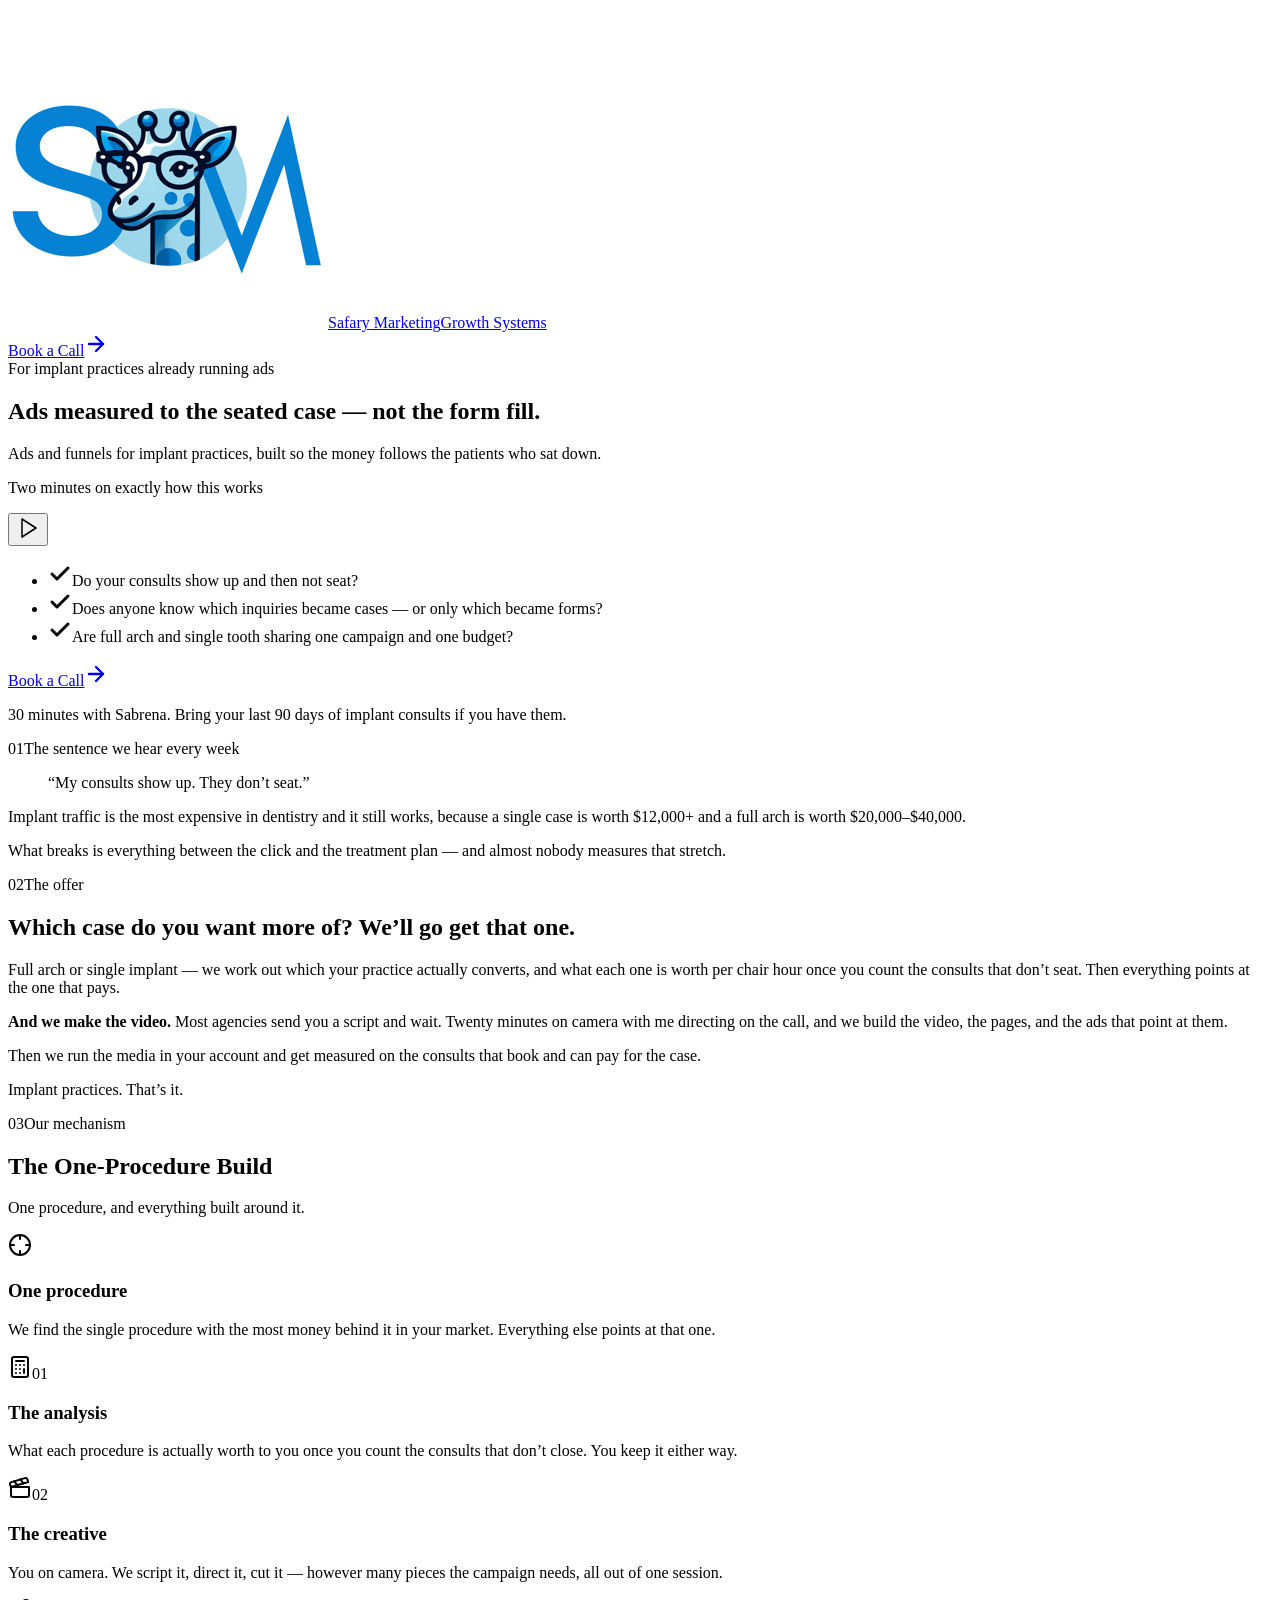
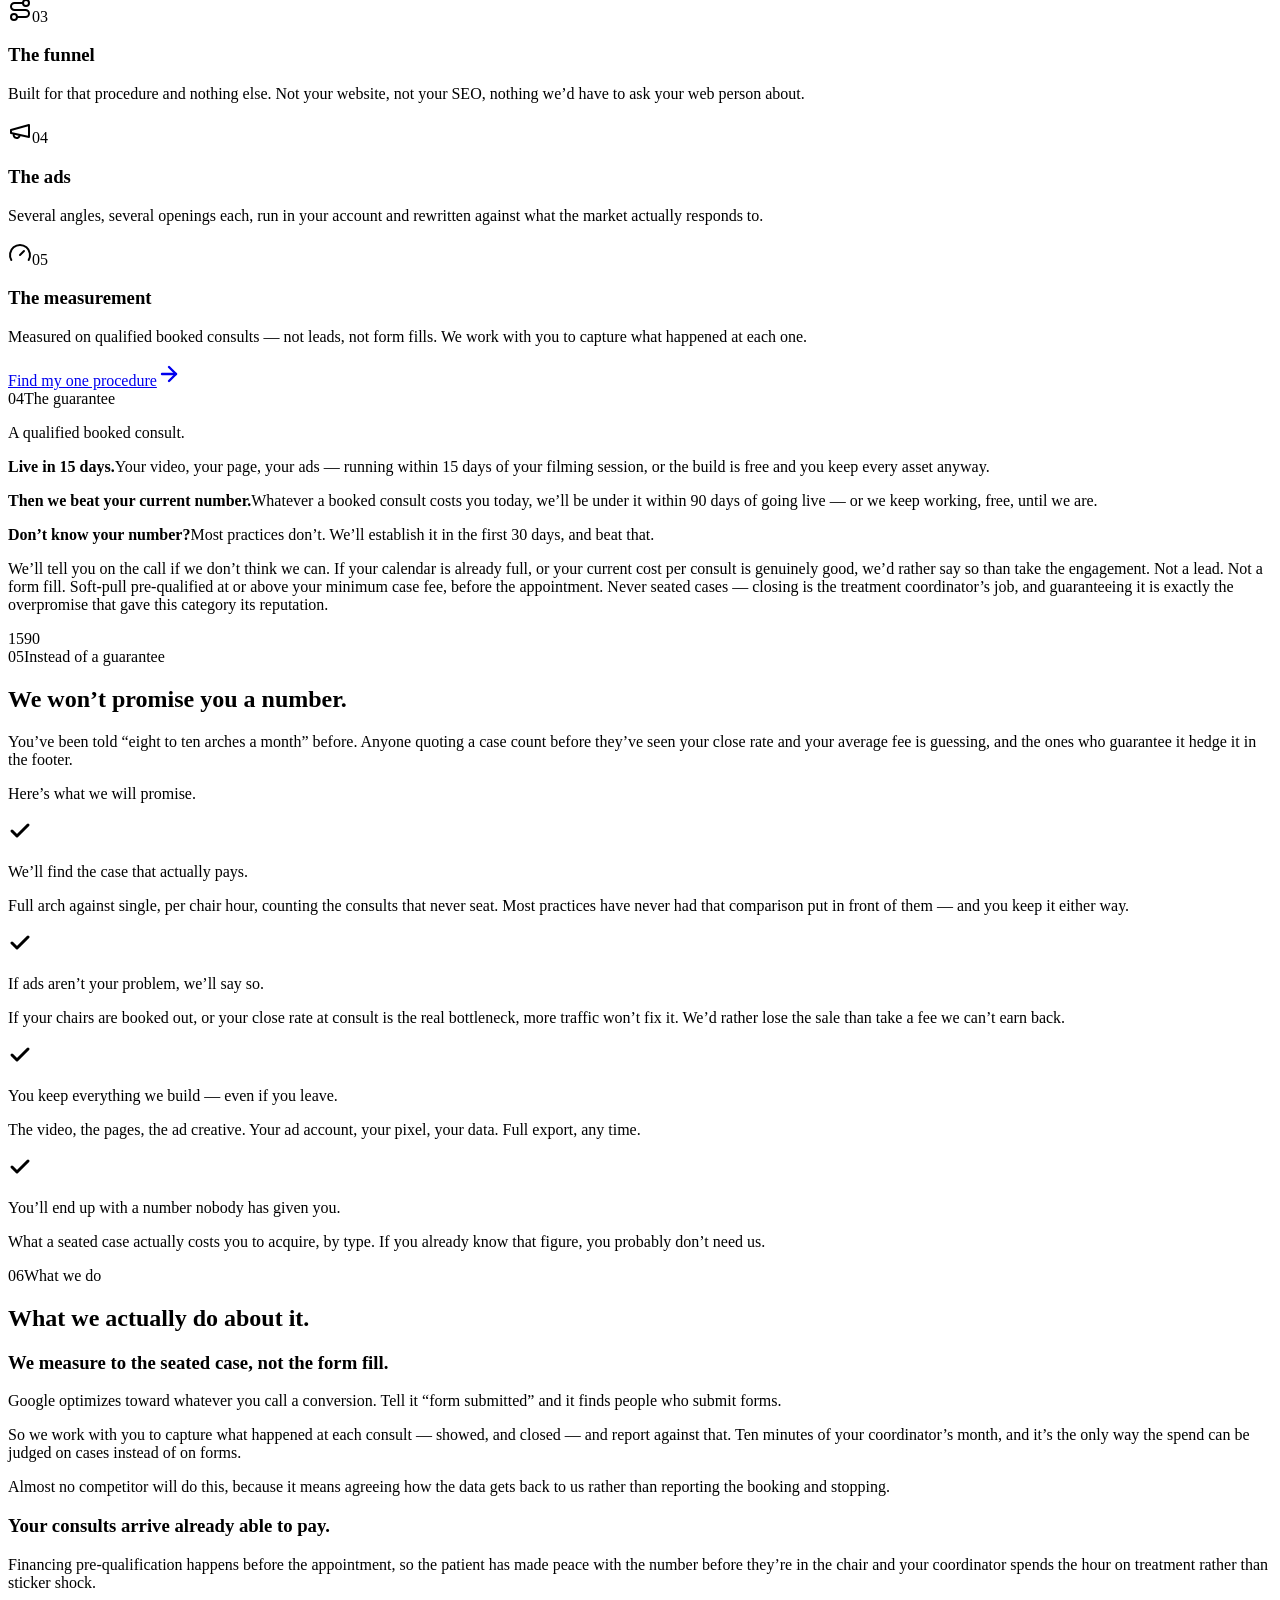
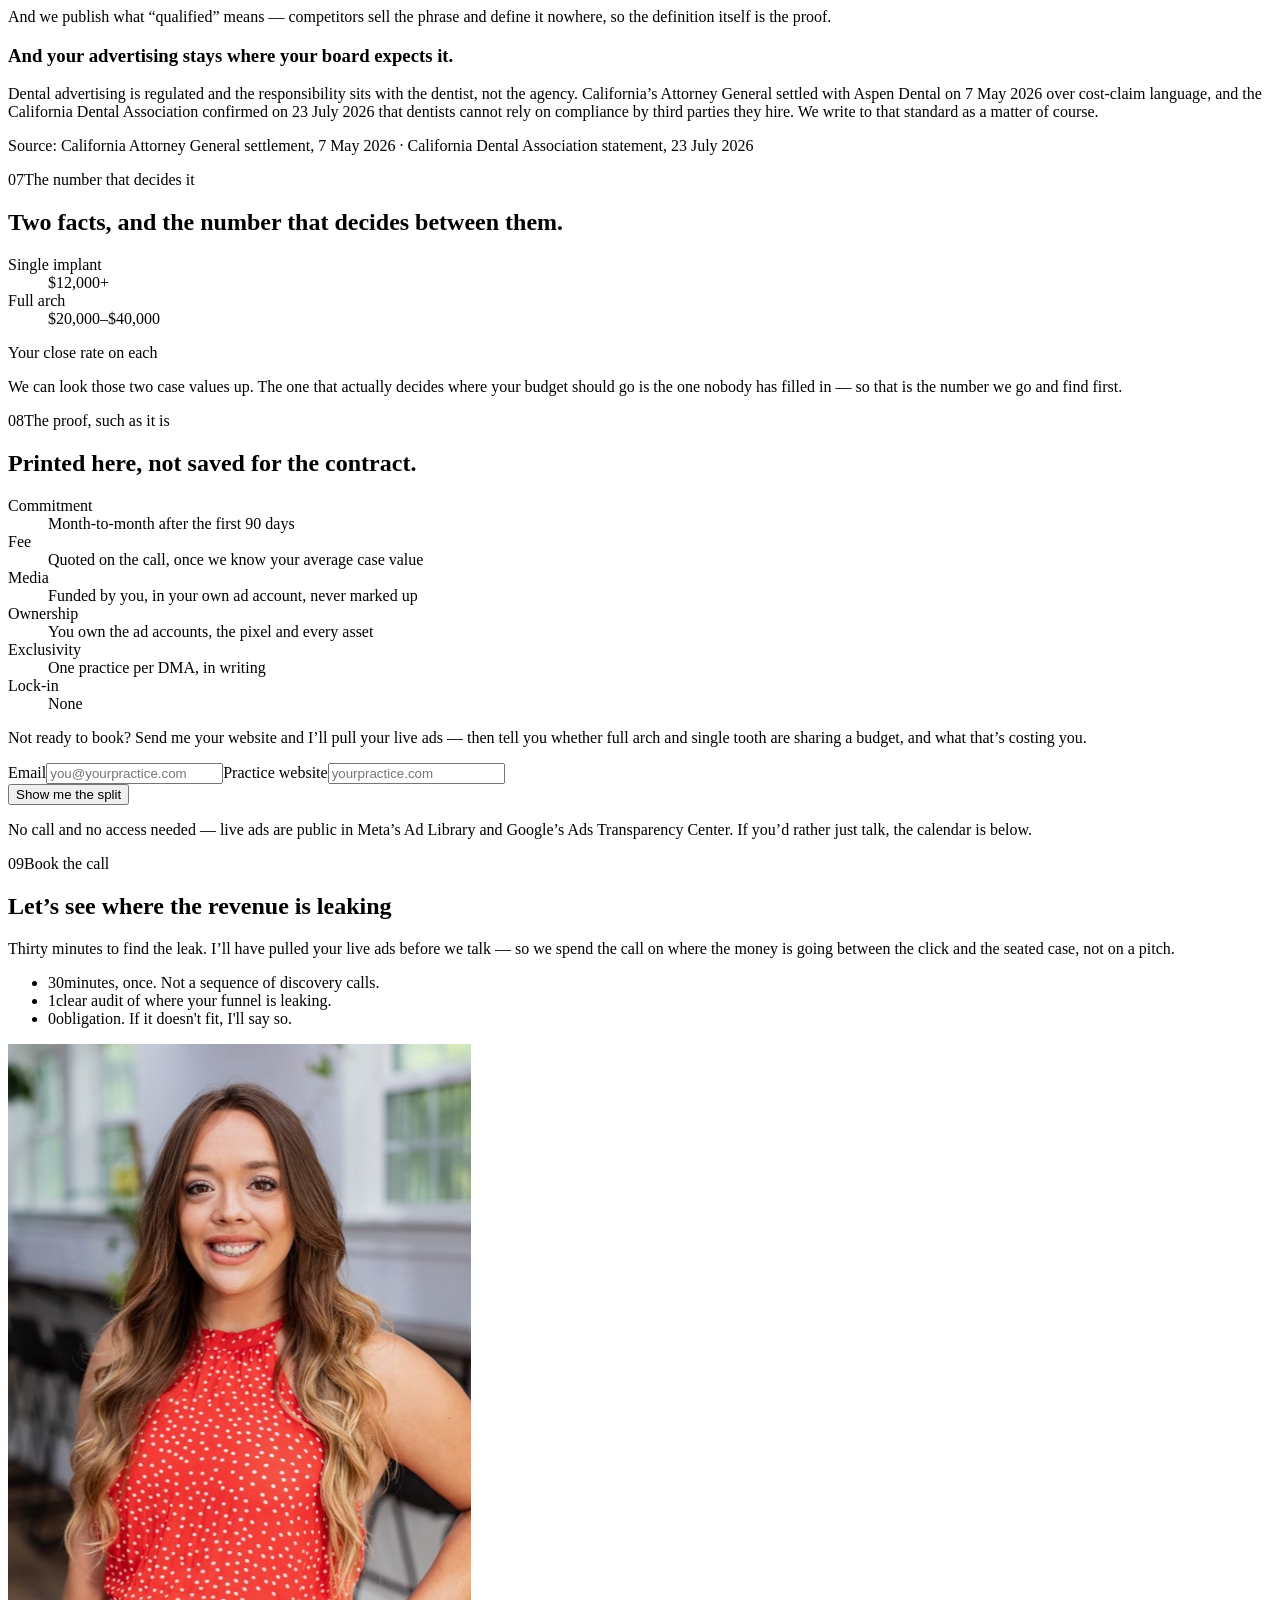
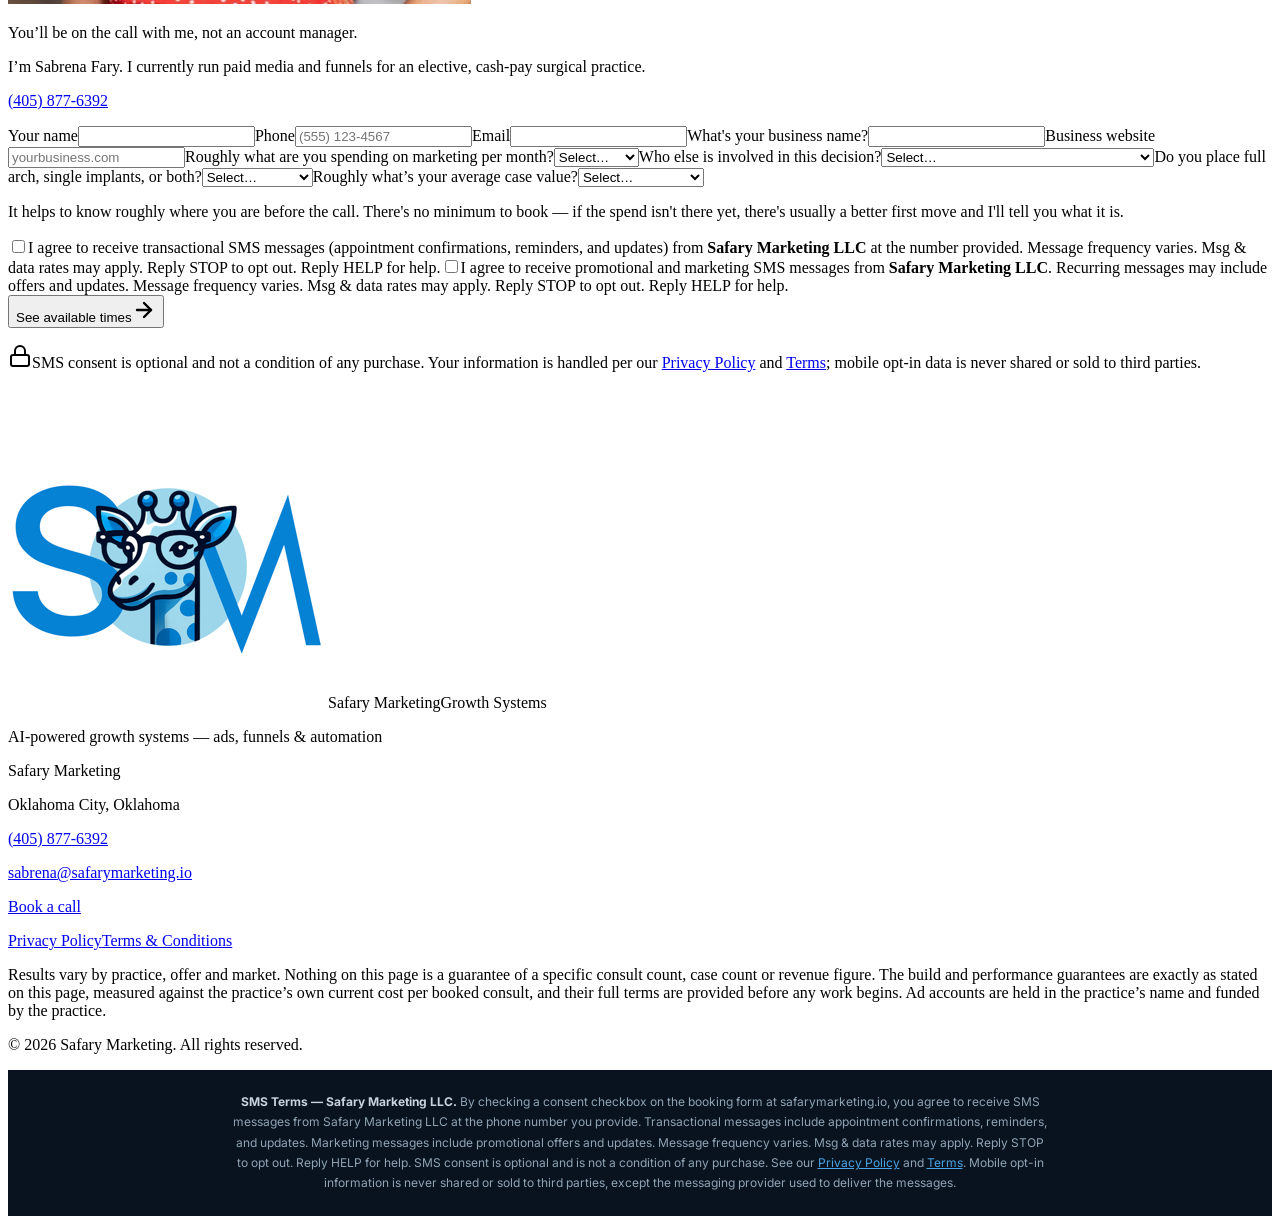
==== dental-implants/index.html @ 66d8833c "Refresh preview: mechanism grid, guarantee, data cards, rhythm fix" ====
<!doctype html>
<html lang="en">
  <head>
    <meta name="robots" content="noindex, nofollow" />
    <meta charset="UTF-8" />
    <meta
      name="viewport"
      content="width=device-width, initial-scale=1.0, maximum-scale=1" />
    <title>Dental Implant Marketing — Measured to the Seated Case | Safary Marketing</title>
    <meta
      name="description"
      content="Google optimizes toward whatever you call a conversion. Tell it “form submitted” and it finds people who submit forms. We measure to what happened in the chair instead." />
    <meta property="og:type" content="website" />
    <meta property="og:url" content="https://safarymarketing.io/dental-implants" />
    <meta property="og:title" content="Dental Implant Marketing — Measured to the Seated Case | Safary Marketing" />
    <meta
      property="og:description"
      content="Google optimizes toward whatever you call a conversion. Tell it “form submitted” and it finds people who submit forms. We measure to what happened in the chair instead." />
    <meta property="og:image" content="https://safarymarketing.io/logo.png" />
    <meta name="twitter:card" content="summary_large_image" />
    <meta name="twitter:title" content="Dental Implant Marketing — Measured to the Seated Case | Safary Marketing" />
    <meta
      name="twitter:description"
      content="Google optimizes toward whatever you call a conversion. Tell it “form submitted” and it finds people who submit forms. We measure to what happened in the chair instead." />
    <meta name="twitter:image" content="https://safarymarketing.io/logo.png" />
    <!-- Google Tag Manager.
         Loads only when VITE_GTM_ID is set in .env — with no ID this is a no-op, so the
         site is never broken by a missing container. Everything the pages measure is pushed
         to window.dataLayer by src/lib/track.ts; GTM is where you choose what forwards on
         to GA4, the Meta pixel, or anywhere else. Add destinations in GTM, not in code. -->
    <script>
      (function (w, d, s, i) {
        if (!i || i.indexOf("GTM-") !== 0) return;
        w.dataLayer = w.dataLayer || [];
        w.dataLayer.push({ "gtm.start": new Date().getTime(), event: "gtm.js" });
        var f = d.getElementsByTagName(s)[0],
          j = d.createElement(s);
        j.async = true;
        j.src = "https://www.googletagmanager.com/gtm.js?id=" + i;
        f.parentNode.insertBefore(j, f);
      })(window, document, "script", "%VITE_GTM_ID%");
    </script>

    <link rel="icon" type="image/png" href="/safary-lp-preview/favicon.png" />
    <link rel="apple-touch-icon" href="/safary-lp-preview/apple-touch-icon.png" />
    <link rel="preconnect" href="https://fonts.googleapis.com" />
    <link rel="preconnect" href="https://fonts.gstatic.com" crossorigin />
    <link
      href="https://fonts.googleapis.com/css2?family=Inter:wght@400;500;600;700;800;900&family=Instrument+Serif:ital@0;1&family=DM+Mono:wght@400;500&display=swap"
      rel="stylesheet" />
    <script type="module" crossorigin src="/safary-lp-preview/assets/index-D70Hck-2.js"></script>
    <link rel="stylesheet" crossorigin href="/safary-lp-preview/assets/index-CKkZX65P.css">
  </head>
  <body>
    <div id="root"><link rel="preload" as="image" href="/logo.png"/><div class="min-h-screen"><header class="fixed inset-x-0 top-0 z-50 transition-all duration-300 ease-out border-b border-transparent bg-transparent"><div class="container flex h-[76px] items-center justify-between gap-4"><a href="#top" class="shrink-0 transition-opacity hover:opacity-80" aria-label="Safary Marketing — top of page"><span class="inline-flex items-center gap-3"><span class="flex shrink-0 items-center justify-center rounded-lg bg-white transition-colors duration-300 h-10 px-2 border border-white/15"><img src="/logo.png" alt="" class="w-auto object-contain h-7"/></span><span class="flex flex-col"><span class="font-extrabold tracking-[-0.032em] text-[1.12rem]" style="line-height:1.05"><span class="text-white">Safary</span><span class="text-brand"> Marketing</span></span><span class="mono-label mt-[3px] text-[0.58rem] tracking-[0.2em] text-on-dark-muted">Growth Systems</span></span></span></a><div class="flex items-center gap-5"><a href="#book" class="group relative inline-flex items-center gap-2.5 rounded-full bg-brand font-semibold text-white shadow-[0_8px_26px_rgba(13,129,211,0.34)] transition-all duration-200 ease-out hover:-translate-y-0.5 hover:bg-brand-dark hover:shadow-[0_14px_34px_rgba(13,129,211,0.44)] active:translate-y-0 active:scale-[0.975] focus-visible:ring-4 focus-visible:ring-brand/30 focus-visible:outline-none px-5 py-2.5 text-[0.875rem]">Book a Call<svg xmlns="http://www.w3.org/2000/svg" width="24" height="24" viewBox="0 0 24 24" fill="none" stroke="currentColor" stroke-width="2.4" stroke-linecap="round" stroke-linejoin="round" class="lucide lucide-arrow-right size-[1.05em] shrink-0 transition-transform duration-200 ease-out group-hover:translate-x-[3px]"><path d="M5 12h14"></path><path d="m12 5 7 7-7 7"></path></svg></a></div></div></header><main><section id="top" class="grain relative overflow-hidden bg-ink pt-[104px] pb-16 sm:pt-[128px] sm:pb-24"><div aria-hidden="true" class="grid-field pointer-events-none absolute inset-0 opacity-70"></div><div aria-hidden="true" class="pointer-events-none absolute inset-0 bg-gradient-to-b from-ink via-ink/94 to-ink-2/70"></div><div class="container relative"><div class="mx-auto max-w-[52rem] text-center"><div data-reveal="true"><span class="mono-label inline-flex items-center gap-2.5 rounded-full border px-3.5 py-2 border-white/14 bg-white/6 text-[#CFE3F5]"><span aria-hidden="true" class="size-[7px] shrink-0 rounded-full bg-brand shadow-[0_0_0_3px_rgba(13,129,211,0.18)]"></span>For implant practices already running ads</span></div><h1 data-reveal="true" style="--reveal-delay:70ms" class="h-display mx-auto mt-7 max-w-[46rem] text-[clamp(2rem,5.2vw,3.5rem)] text-balance text-white">Ads measured to the seated case —<!-- --> <span class="accent">not the form fill.</span></h1><p data-reveal="true" style="--reveal-delay:140ms" class="mx-auto mt-7 max-w-[36rem] text-[1.06rem] leading-[1.62] text-balance text-on-dark sm:text-[1.15rem]">Ads and funnels for implant practices, built so the money follows the patients who sat down.</p></div><div data-reveal="true" style="--reveal-delay:210ms" class="mx-auto mt-12 max-w-[54rem]"><p class="mono-label text-center text-brand-light">Two minutes on exactly how this works</p><div class="mt-4"><button type="button" aria-label="Video coming shortly" class="relative flex aspect-video w-full cursor-pointer items-center justify-center overflow-hidden rounded-2xl border border-on-dark-line bg-ink-2 shadow-[0_24px_60px_rgba(0,0,0,0.42)] transition-transform duration-200 hover:scale-[1.005] focus-visible:ring-4 focus-visible:ring-brand/30 focus-visible:outline-none"><div aria-hidden="true" class="grid-field pointer-events-none absolute inset-0 opacity-50"></div><span aria-hidden="true" class="relative flex size-16 items-center justify-center rounded-full bg-brand shadow-[0_10px_30px_rgba(13,129,211,0.4)] sm:size-20"><svg xmlns="http://www.w3.org/2000/svg" width="24" height="24" viewBox="0 0 24 24" fill="none" stroke="currentColor" stroke-width="1.5" stroke-linecap="round" stroke-linejoin="round" class="lucide lucide-play ml-1 size-6 fill-white text-white sm:size-7"><polygon points="6 3 20 12 6 21 6 3"></polygon></svg></span></button></div></div><ul data-reveal="true" style="--reveal-delay:260ms" class="mx-auto mt-8 grid max-w-[54rem] gap-px overflow-hidden rounded-xl border border-on-dark-line bg-on-dark-line sm:grid-cols-3"><li class="flex items-start gap-3 bg-ink-2/85 p-5"><svg xmlns="http://www.w3.org/2000/svg" width="24" height="24" viewBox="0 0 24 24" fill="none" stroke="currentColor" stroke-width="3" stroke-linecap="round" stroke-linejoin="round" class="lucide lucide-check mt-1 size-3.5 shrink-0 text-brand-light"><path d="M20 6 9 17l-5-5"></path></svg><span class="text-[0.94rem] leading-[1.5] text-on-dark">Do your consults show up and then not seat?</span></li><li class="flex items-start gap-3 bg-ink-2/85 p-5"><svg xmlns="http://www.w3.org/2000/svg" width="24" height="24" viewBox="0 0 24 24" fill="none" stroke="currentColor" stroke-width="3" stroke-linecap="round" stroke-linejoin="round" class="lucide lucide-check mt-1 size-3.5 shrink-0 text-brand-light"><path d="M20 6 9 17l-5-5"></path></svg><span class="text-[0.94rem] leading-[1.5] text-on-dark">Does anyone know which inquiries became cases — or only which became forms?</span></li><li class="flex items-start gap-3 bg-ink-2/85 p-5"><svg xmlns="http://www.w3.org/2000/svg" width="24" height="24" viewBox="0 0 24 24" fill="none" stroke="currentColor" stroke-width="3" stroke-linecap="round" stroke-linejoin="round" class="lucide lucide-check mt-1 size-3.5 shrink-0 text-brand-light"><path d="M20 6 9 17l-5-5"></path></svg><span class="text-[0.94rem] leading-[1.5] text-on-dark">Are full arch and single tooth sharing one campaign and one budget?</span></li></ul><div data-reveal="true" style="--reveal-delay:320ms" class="mt-10 text-center"><a href="#book" class="group relative inline-flex items-center gap-2.5 rounded-full bg-brand font-semibold text-white shadow-[0_8px_26px_rgba(13,129,211,0.34)] transition-all duration-200 ease-out hover:-translate-y-0.5 hover:bg-brand-dark hover:shadow-[0_14px_34px_rgba(13,129,211,0.44)] active:translate-y-0 active:scale-[0.975] focus-visible:ring-4 focus-visible:ring-brand/30 focus-visible:outline-none px-8 py-4 text-[1.03rem] tracking-[-0.01em]">Book a Call<svg xmlns="http://www.w3.org/2000/svg" width="24" height="24" viewBox="0 0 24 24" fill="none" stroke="currentColor" stroke-width="2.4" stroke-linecap="round" stroke-linejoin="round" class="lucide lucide-arrow-right size-[1.05em] shrink-0 transition-transform duration-200 ease-out group-hover:translate-x-[3px]"><path d="M5 12h14"></path><path d="m12 5 7 7-7 7"></path></svg></a><p class="text-[0.875rem] leading-relaxed text-on-dark-muted mx-auto mt-4 max-w-[30rem]">30 minutes with Sabrena. Bring your last 90 days of implant consults if you have them.</p></div></div></section><section class="relative border-t border-hairline bg-paper py-20 sm:py-28"><div class="container"><div data-reveal="true" class="max-w-[46rem]"><div class="mono-label flex items-center gap-3.5 text-brand"><span>01</span><span aria-hidden="true" class="h-px w-8 bg-brand/35"></span><span class="text-muted-ink">The sentence we hear every week</span></div><blockquote class="mt-7"><p class="h-section text-ink"><span class="accent">“</span>My consults show up. They don’t seat.<span class="accent">”</span></p></blockquote><div class="rule-blue mt-8 space-y-4 pl-5"><p class="text-[1.05rem] leading-[1.65] text-muted-ink">Implant traffic is the most expensive in dentistry and it still works, because a single case is worth $12,000+ and a full arch is worth $20,000–$40,000.</p><p class="text-[1.05rem] leading-[1.65] text-muted-ink">What breaks is everything between the click and the treatment plan — and almost nobody measures that stretch.</p></div></div></div></section><section class="grain relative overflow-hidden border-t border-hairline bg-ink py-20 sm:py-28"><div aria-hidden="true" class="grid-field pointer-events-none absolute inset-0 opacity-60"></div><div class="container relative"><div data-reveal="true" class="max-w-[46rem]"><div class="mono-label flex items-center gap-3.5 text-brand-light"><span>02</span><span aria-hidden="true" class="h-px w-8 bg-white/25"></span><span class="text-on-dark-muted">The offer</span></div><h2 class="h-section mt-6 text-white">Which case do you want more of? We’ll go get that one.</h2></div><div data-reveal="true" style="--reveal-delay:80ms" class="mt-8 max-w-[46rem] space-y-5"><p class="text-[1.04rem] leading-[1.68] text-on-dark"><span>Full arch or single implant — we work out which your practice actually converts, and what each one is worth per chair hour once you count the consults that don’t seat. Then everything points at the one that pays.</span></p><p class="text-[1.04rem] leading-[1.68] text-on-dark"><span></span><strong class="font-bold text-white">And we make the video.</strong><span> Most agencies send you a script and wait. Twenty minutes on camera with me directing on the call, and we build the video, the pages, and the ads that point at them.</span></p><p class="text-[1.04rem] leading-[1.68] text-on-dark"><span>Then we run the media in your account and get measured on the consults that book and can pay for the case.</span></p></div><p data-reveal="true" style="--reveal-delay:160ms" class="mt-10 text-[1.5rem] font-extrabold tracking-[-0.02em] text-white sm:text-[1.75rem]">Implant practices. That’s it.</p></div></section><section class="relative border-t border-hairline bg-white py-20 sm:py-28"><div class="container"><div data-reveal="true" class="max-w-[46rem]"><div class="mono-label flex items-center gap-3.5 text-brand"><span>03</span><span aria-hidden="true" class="h-px w-8 bg-brand/35"></span><span class="text-muted-ink">Our mechanism</span></div><h2 class="h-section mt-5 text-ink">The One-Procedure Build</h2><p class="mt-5 text-[1.05rem] leading-[1.6] text-muted-ink">One procedure, and everything built around it.</p></div><div class="mt-12 grid gap-3.5 sm:grid-cols-2 lg:grid-cols-4"><div data-reveal="true" style="--reveal-delay:0ms" class="flex flex-col rounded-2xl border p-6 sm:p-7 border-brand bg-brand text-white sm:col-span-2 lg:col-span-2 lg:row-span-1"><div class="flex items-start justify-between gap-4"><span class="flex size-11 shrink-0 items-center justify-center rounded-xl bg-white/15 text-white"><svg xmlns="http://www.w3.org/2000/svg" width="24" height="24" viewBox="0 0 24 24" fill="none" stroke="currentColor" stroke-width="2" stroke-linecap="round" stroke-linejoin="round" class="lucide lucide-crosshair size-[1.35rem]"><circle cx="12" cy="12" r="10"></circle><line x1="22" x2="18" y1="12" y2="12"></line><line x1="6" x2="2" y1="12" y2="12"></line><line x1="12" x2="12" y1="6" y2="2"></line><line x1="12" x2="12" y1="22" y2="18"></line></svg></span></div><h3 class="mt-4 font-extrabold tracking-[-0.015em] text-[1.4rem] text-white">One procedure</h3><p class="mt-2.5 text-[1.02rem] text-white/90">We find the single procedure with the most money behind it in your market. Everything else points at that one.</p></div><div data-reveal="true" style="--reveal-delay:70ms" class="flex flex-col rounded-2xl border p-6 sm:p-7 border-hairline bg-paper"><div class="flex items-start justify-between gap-4"><span class="flex size-11 shrink-0 items-center justify-center rounded-xl bg-brand/10 text-brand"><svg xmlns="http://www.w3.org/2000/svg" width="24" height="24" viewBox="0 0 24 24" fill="none" stroke="currentColor" stroke-width="2" stroke-linecap="round" stroke-linejoin="round" class="lucide lucide-calculator size-[1.35rem]"><rect width="16" height="20" x="4" y="2" rx="2"></rect><line x1="8" x2="16" y1="6" y2="6"></line><line x1="16" x2="16" y1="14" y2="18"></line><path d="M16 10h.01"></path><path d="M12 10h.01"></path><path d="M8 10h.01"></path><path d="M12 14h.01"></path><path d="M8 14h.01"></path><path d="M12 18h.01"></path><path d="M8 18h.01"></path></svg></span><span class="mono-label text-brand">01</span></div><h3 class="mt-4 font-extrabold tracking-[-0.015em] text-[1.08rem] text-ink">The analysis</h3><p class="mt-2.5 text-[0.93rem] text-muted-ink">What each procedure is actually worth to you once you count the consults that don’t close. You keep it either way.</p></div><div data-reveal="true" style="--reveal-delay:140ms" class="flex flex-col rounded-2xl border p-6 sm:p-7 border-hairline bg-paper"><div class="flex items-start justify-between gap-4"><span class="flex size-11 shrink-0 items-center justify-center rounded-xl bg-brand/10 text-brand"><svg xmlns="http://www.w3.org/2000/svg" width="24" height="24" viewBox="0 0 24 24" fill="none" stroke="currentColor" stroke-width="2" stroke-linecap="round" stroke-linejoin="round" class="lucide lucide-clapperboard size-[1.35rem]"><path d="M20.2 6 3 11l-.9-2.4c-.3-1.1.3-2.2 1.3-2.5l13.5-4c1.1-.3 2.2.3 2.5 1.3Z"></path><path d="m6.2 5.3 3.1 3.9"></path><path d="m12.4 3.4 3.1 4"></path><path d="M3 11h18v8a2 2 0 0 1-2 2H5a2 2 0 0 1-2-2Z"></path></svg></span><span class="mono-label text-brand">02</span></div><h3 class="mt-4 font-extrabold tracking-[-0.015em] text-[1.08rem] text-ink">The creative</h3><p class="mt-2.5 text-[0.93rem] text-muted-ink">You on camera. We script it, direct it, cut it — however many pieces the campaign needs, all out of one session.</p></div><div data-reveal="true" style="--reveal-delay:210ms" class="flex flex-col rounded-2xl border p-6 sm:p-7 border-hairline bg-paper"><div class="flex items-start justify-between gap-4"><span class="flex size-11 shrink-0 items-center justify-center rounded-xl bg-brand/10 text-brand"><svg xmlns="http://www.w3.org/2000/svg" width="24" height="24" viewBox="0 0 24 24" fill="none" stroke="currentColor" stroke-width="2" stroke-linecap="round" stroke-linejoin="round" class="lucide lucide-route size-[1.35rem]"><circle cx="6" cy="19" r="3"></circle><path d="M9 19h8.5a3.5 3.5 0 0 0 0-7h-11a3.5 3.5 0 0 1 0-7H15"></path><circle cx="18" cy="5" r="3"></circle></svg></span><span class="mono-label text-brand">03</span></div><h3 class="mt-4 font-extrabold tracking-[-0.015em] text-[1.08rem] text-ink">The funnel</h3><p class="mt-2.5 text-[0.93rem] text-muted-ink">Built for that procedure and nothing else. Not your website, not your SEO, nothing we’d have to ask your web person about.</p></div><div data-reveal="true" style="--reveal-delay:280ms" class="flex flex-col rounded-2xl border p-6 sm:p-7 border-hairline bg-paper"><div class="flex items-start justify-between gap-4"><span class="flex size-11 shrink-0 items-center justify-center rounded-xl bg-brand/10 text-brand"><svg xmlns="http://www.w3.org/2000/svg" width="24" height="24" viewBox="0 0 24 24" fill="none" stroke="currentColor" stroke-width="2" stroke-linecap="round" stroke-linejoin="round" class="lucide lucide-megaphone size-[1.35rem]"><path d="m3 11 18-5v12L3 14v-3z"></path><path d="M11.6 16.8a3 3 0 1 1-5.8-1.6"></path></svg></span><span class="mono-label text-brand">04</span></div><h3 class="mt-4 font-extrabold tracking-[-0.015em] text-[1.08rem] text-ink">The ads</h3><p class="mt-2.5 text-[0.93rem] text-muted-ink">Several angles, several openings each, run in your account and rewritten against what the market actually responds to.</p></div><div data-reveal="true" style="--reveal-delay:350ms" class="flex flex-col rounded-2xl border p-6 sm:p-7 border-hairline bg-paper"><div class="flex items-start justify-between gap-4"><span class="flex size-11 shrink-0 items-center justify-center rounded-xl bg-brand/10 text-brand"><svg xmlns="http://www.w3.org/2000/svg" width="24" height="24" viewBox="0 0 24 24" fill="none" stroke="currentColor" stroke-width="2" stroke-linecap="round" stroke-linejoin="round" class="lucide lucide-gauge size-[1.35rem]"><path d="m12 14 4-4"></path><path d="M3.34 19a10 10 0 1 1 17.32 0"></path></svg></span><span class="mono-label text-brand">05</span></div><h3 class="mt-4 font-extrabold tracking-[-0.015em] text-[1.08rem] text-ink">The measurement</h3><p class="mt-2.5 text-[0.93rem] text-muted-ink">Measured on qualified booked consults — not leads, not form fills. We work with you to capture what happened at each one.</p></div></div><div data-reveal="true" class="mt-10"><a href="#book" class="group relative inline-flex items-center gap-2.5 rounded-full bg-brand font-semibold text-white shadow-[0_8px_26px_rgba(13,129,211,0.34)] transition-all duration-200 ease-out hover:-translate-y-0.5 hover:bg-brand-dark hover:shadow-[0_14px_34px_rgba(13,129,211,0.44)] active:translate-y-0 active:scale-[0.975] focus-visible:ring-4 focus-visible:ring-brand/30 focus-visible:outline-none px-8 py-4 text-[1.03rem] tracking-[-0.01em]">Find my one procedure<svg xmlns="http://www.w3.org/2000/svg" width="24" height="24" viewBox="0 0 24 24" fill="none" stroke="currentColor" stroke-width="2.4" stroke-linecap="round" stroke-linejoin="round" class="lucide lucide-arrow-right size-[1.05em] shrink-0 transition-transform duration-200 ease-out group-hover:translate-x-[3px]"><path d="M5 12h14"></path><path d="m12 5 7 7-7 7"></path></svg></a></div></div></section><section class="grain relative overflow-hidden border-t border-hairline bg-ink py-12 sm:py-14"><div aria-hidden="true" class="grid-field pointer-events-none absolute inset-0 opacity-60"></div><div class="container relative"><div data-reveal="true" class="flex flex-wrap items-baseline justify-between gap-x-8 gap-y-3"><div class="mono-label flex items-center gap-3.5 text-brand-light"><span>04</span><span aria-hidden="true" class="h-px w-8 bg-white/25"></span><span class="text-on-dark-muted">The guarantee</span></div><p class="text-[1.02rem] font-extrabold tracking-[-0.02em] text-white">A qualified booked consult.</p></div><div data-reveal="true" style="--reveal-delay:60ms" class="mt-7 grid gap-x-8 gap-y-5 lg:grid-cols-3"><p class="text-[0.97rem] leading-[1.55] text-on-dark"><strong class="block font-extrabold text-white">Live in 15 days.</strong>Your video, your page, your ads — running within 15 days of your filming session, or the build is free and you keep every asset anyway.</p><p class="text-[0.97rem] leading-[1.55] text-on-dark"><strong class="block font-extrabold text-white">Then we beat your current number.</strong>Whatever a booked consult costs you today, we’ll be under it within 90 days of going live — or we keep working, free, until we are.</p><p class="text-[0.97rem] leading-[1.55] text-on-dark"><strong class="block font-extrabold text-white">Don’t know your number?</strong>Most practices don’t. We’ll establish it in the first 30 days, and beat that.</p></div><p data-reveal="true" style="--reveal-delay:120ms" class="mt-7 max-w-[62rem] border-t border-on-dark-line pt-5 text-[0.88rem] leading-[1.55] text-on-dark-muted italic">We’ll tell you on the call if we don’t think we can. If your calendar is already full, or your current cost per consult is genuinely good, we’d rather say so than take the engagement.<!-- --> <span class="not-italic">Not a lead. Not a form fill. Soft-pull pre-qualified at or above your minimum case fee, before the appointment. Never seated cases — closing is the treatment coordinator’s job, and guaranteeing it is exactly the overpromise that gave this category its reputation.</span></p></div><div aria-hidden="true" class="pointer-events-none absolute -right-4 -bottom-6 hidden select-none items-baseline gap-6 opacity-[0.13] xl:flex"><span class="numeral text-[9rem] text-brand">15</span><span class="numeral text-[9rem] text-brand">90</span></div></section><section class="relative border-t border-hairline bg-white py-20 sm:py-28"><div class="container"><div data-reveal="true" class="max-w-[46rem]"><div class="mono-label flex items-center gap-3.5 text-brand"><span>05</span><span aria-hidden="true" class="h-px w-8 bg-brand/35"></span><span class="text-muted-ink">Instead of a guarantee</span></div><h2 class="h-section mt-5 text-ink">We won’t promise you a number.</h2><p class="mt-6 text-[1.05rem] leading-[1.65] text-muted-ink">You’ve been told “eight to ten arches a month” before. Anyone quoting a case count before they’ve seen your close rate and your average fee is guessing, and the ones who guarantee it hedge it in the footer.</p><p class="mt-5 text-[1.05rem] leading-[1.6] font-bold text-ink">Here’s what we will promise.</p></div><div class="mt-10 grid gap-3.5 sm:grid-cols-2"><div data-reveal="true" style="--reveal-delay:0ms" class="rounded-xl border border-hairline bg-paper p-6"><div class="flex items-start gap-3"><svg xmlns="http://www.w3.org/2000/svg" width="24" height="24" viewBox="0 0 24 24" fill="none" stroke="currentColor" stroke-width="3" stroke-linecap="round" stroke-linejoin="round" class="lucide lucide-check mt-1 size-4 shrink-0 text-brand"><path d="M20 6 9 17l-5-5"></path></svg><p class="text-[1rem] leading-snug font-bold tracking-[-0.015em] text-ink">We’ll find the case that actually pays.</p></div><p class="mt-3 text-[0.93rem] leading-[1.6] text-muted-ink">Full arch against single, per chair hour, counting the consults that never seat. Most practices have never had that comparison put in front of them — and you keep it either way.</p></div><div data-reveal="true" style="--reveal-delay:60ms" class="rounded-xl border border-hairline bg-paper p-6"><div class="flex items-start gap-3"><svg xmlns="http://www.w3.org/2000/svg" width="24" height="24" viewBox="0 0 24 24" fill="none" stroke="currentColor" stroke-width="3" stroke-linecap="round" stroke-linejoin="round" class="lucide lucide-check mt-1 size-4 shrink-0 text-brand"><path d="M20 6 9 17l-5-5"></path></svg><p class="text-[1rem] leading-snug font-bold tracking-[-0.015em] text-ink">If ads aren’t your problem, we’ll say so.</p></div><p class="mt-3 text-[0.93rem] leading-[1.6] text-muted-ink">If your chairs are booked out, or your close rate at consult is the real bottleneck, more traffic won’t fix it. We’d rather lose the sale than take a fee we can’t earn back.</p></div><div data-reveal="true" style="--reveal-delay:120ms" class="rounded-xl border border-hairline bg-paper p-6"><div class="flex items-start gap-3"><svg xmlns="http://www.w3.org/2000/svg" width="24" height="24" viewBox="0 0 24 24" fill="none" stroke="currentColor" stroke-width="3" stroke-linecap="round" stroke-linejoin="round" class="lucide lucide-check mt-1 size-4 shrink-0 text-brand"><path d="M20 6 9 17l-5-5"></path></svg><p class="text-[1rem] leading-snug font-bold tracking-[-0.015em] text-ink">You keep everything we build — even if you leave.</p></div><p class="mt-3 text-[0.93rem] leading-[1.6] text-muted-ink">The video, the pages, the ad creative. Your ad account, your pixel, your data. Full export, any time.</p></div><div data-reveal="true" style="--reveal-delay:180ms" class="rounded-xl border border-hairline bg-paper p-6"><div class="flex items-start gap-3"><svg xmlns="http://www.w3.org/2000/svg" width="24" height="24" viewBox="0 0 24 24" fill="none" stroke="currentColor" stroke-width="3" stroke-linecap="round" stroke-linejoin="round" class="lucide lucide-check mt-1 size-4 shrink-0 text-brand"><path d="M20 6 9 17l-5-5"></path></svg><p class="text-[1rem] leading-snug font-bold tracking-[-0.015em] text-ink">You’ll end up with a number nobody has given you.</p></div><p class="mt-3 text-[0.93rem] leading-[1.6] text-muted-ink">What a seated case actually costs you to acquire, by type. If you already know that figure, you probably don’t need us.</p></div></div></div></section><section class="relative border-t border-hairline bg-paper py-20 sm:py-28"><div class="container"><div data-reveal="true" class="max-w-[44rem]"><div class="mono-label flex items-center gap-3.5 text-brand"><span>06</span><span aria-hidden="true" class="h-px w-8 bg-brand/35"></span><span class="text-muted-ink">What we do</span></div><h2 class="h-section mt-5 text-ink">What we actually do about it.</h2></div><div class="mt-12 grid gap-3.5 lg:grid-cols-2"><article data-reveal="true" style="--reveal-delay:0ms" class="flex flex-col rounded-xl border border-hairline bg-white p-6 sm:p-7"><h3 class="text-[1.08rem] leading-snug font-bold tracking-[-0.015em] text-ink">We measure to the seated case, not the form fill.</h3><p class="mt-3.5 text-[0.95rem] leading-[1.62] text-muted-ink">Google optimizes toward whatever you call a conversion. Tell it “form submitted” and it finds people who submit forms.</p><p class="mt-3.5 text-[0.95rem] leading-[1.62] text-muted-ink">So we work with you to capture what happened at each consult — showed, and closed — and report against that. Ten minutes of your coordinator’s month, and it’s the only way the spend can be judged on cases instead of on forms.</p><p class="mt-4 text-[0.95rem] leading-[1.6] font-semibold text-ink">Almost no competitor will do this, because it means agreeing how the data gets back to us rather than reporting the booking and stopping.</p></article><article data-reveal="true" style="--reveal-delay:50ms" class="flex flex-col rounded-xl border border-hairline bg-white p-6 sm:p-7"><h3 class="text-[1.08rem] leading-snug font-bold tracking-[-0.015em] text-ink">Your consults arrive already able to pay.</h3><p class="mt-3.5 text-[0.95rem] leading-[1.62] text-muted-ink">Financing pre-qualification happens before the appointment, so the patient has made peace with the number before they’re in the chair and your coordinator spends the hour on treatment rather than sticker shock.</p><p class="mt-4 text-[0.95rem] leading-[1.6] font-semibold text-ink">And we publish what “qualified” means — competitors sell the phrase and define it nowhere, so the definition itself is the proof.</p></article><article data-reveal="true" style="--reveal-delay:100ms" class="flex flex-col rounded-xl border border-hairline bg-white p-6 sm:p-7"><h3 class="text-[1.08rem] leading-snug font-bold tracking-[-0.015em] text-ink">And your advertising stays where your board expects it.</h3><p class="mt-3.5 text-[0.95rem] leading-[1.62] text-muted-ink">Dental advertising is regulated and the responsibility sits with the dentist, not the agency. California’s Attorney General settled with Aspen Dental on 7 May 2026 over cost-claim language, and the California Dental Association confirmed on 23 July 2026 that dentists cannot rely on compliance by third parties they hire. We write to that standard as a matter of course.</p><p class="mono-label mt-5 leading-[1.7] text-muted-ink normal-case tracking-[0.04em]">Source: <!-- -->California Attorney General settlement, 7 May 2026 · California Dental Association statement, 23 July 2026</p></article></div></div></section><section class="grain relative overflow-hidden border-t border-hairline bg-ink-2 py-16 sm:py-20"><div class="container relative"><div data-reveal="true" class="max-w-[46rem]"><div class="mono-label flex items-center gap-3.5 text-brand-light"><span>07</span><span aria-hidden="true" class="h-px w-8 bg-white/25"></span><span class="text-on-dark-muted">The number that decides it</span></div><h2 class="h-section mt-5 text-white">Two facts, and the number that decides between them.</h2></div><div data-reveal="true" style="--reveal-delay:80ms" class="mt-10 max-w-[46rem] rounded-2xl border border-on-dark-line bg-ink/60 p-7 sm:p-9"><dl class="space-y-4"><div class="flex flex-wrap items-baseline justify-between gap-3 border-b border-white/8 pb-4"><dt class="text-[1rem] text-on-dark">Single implant</dt><dd class="numeral text-[1.9rem] text-brand-light">$12,000+</dd></div><div class="flex flex-wrap items-baseline justify-between gap-3 border-b border-white/8 pb-4"><dt class="text-[1rem] text-on-dark">Full arch</dt><dd class="numeral text-[1.9rem] text-brand-light">$20,000–$40,000</dd></div></dl><div class="mt-6 flex flex-wrap items-baseline justify-between gap-3"><span class="text-[1rem] font-semibold text-white">Your close rate on each</span><span aria-label="blank, to be filled in together" class="h-9 w-[9rem] rounded-md border-2 border-dashed border-brand/60 bg-brand/5"></span></div><p class="mt-7 border-t border-white/8 pt-5 text-[0.92rem] leading-[1.6] text-on-dark">We can look those two case values up. The one that actually decides where your budget should go is the one nobody has filled in — so that is the number we go and find first.</p></div></div></section><section class="relative border-t border-hairline bg-white py-20 sm:py-24"><div class="container"><div data-reveal="true" class="max-w-[44rem]"><div class="mono-label flex items-center gap-3.5 text-brand"><span>08</span><span aria-hidden="true" class="h-px w-8 bg-brand/35"></span><span class="text-muted-ink">The proof, such as it is</span></div><h2 class="h-section mt-5 text-ink">Printed here, <span class="accent">not saved for the contract.</span></h2></div><dl data-reveal="true" class="mt-10 max-w-[52rem] divide-y divide-hairline border-y border-hairline"><div class="flex flex-col gap-1 py-4 sm:flex-row sm:items-baseline sm:gap-6"><dt class="mono-label w-[8.5rem] shrink-0 text-brand">Commitment</dt><dd class="text-[0.98rem] leading-snug font-semibold text-ink">Month-to-month after the first 90 days</dd></div><div class="flex flex-col gap-1 py-4 sm:flex-row sm:items-baseline sm:gap-6"><dt class="mono-label w-[8.5rem] shrink-0 text-brand">Fee</dt><dd class="text-[0.98rem] leading-snug font-semibold text-ink">Quoted on the call, once we know your average case value</dd></div><div class="flex flex-col gap-1 py-4 sm:flex-row sm:items-baseline sm:gap-6"><dt class="mono-label w-[8.5rem] shrink-0 text-brand">Media</dt><dd class="text-[0.98rem] leading-snug font-semibold text-ink">Funded by you, in your own ad account, never marked up</dd></div><div class="flex flex-col gap-1 py-4 sm:flex-row sm:items-baseline sm:gap-6"><dt class="mono-label w-[8.5rem] shrink-0 text-brand">Ownership</dt><dd class="text-[0.98rem] leading-snug font-semibold text-ink">You own the ad accounts, the pixel and every asset</dd></div><div class="flex flex-col gap-1 py-4 sm:flex-row sm:items-baseline sm:gap-6"><dt class="mono-label w-[8.5rem] shrink-0 text-brand">Exclusivity</dt><dd class="text-[0.98rem] leading-snug font-semibold text-ink">One practice per DMA, in writing</dd></div><div class="flex flex-col gap-1 py-4 sm:flex-row sm:items-baseline sm:gap-6"><dt class="mono-label w-[8.5rem] shrink-0 text-brand">Lock-in</dt><dd class="text-[0.98rem] leading-snug font-semibold text-ink">None</dd></div></dl></div></section><section class="relative border-t border-hairline bg-paper py-16 sm:py-20"><div class="container"><div data-reveal="true" class="mx-auto max-w-[46rem] rounded-2xl border border-hairline bg-white p-7 sm:p-9"><p class="text-[1.02rem] leading-[1.6] text-ink sm:text-[1.08rem]">Not ready to book? Send me your website and I’ll pull your live ads — then tell you whether full arch and single tooth are sharing a budget, and what that’s costing you.</p><form class="mt-6 grid gap-3.5 sm:grid-cols-2"><label class="flex flex-col gap-1.5"><span class="mono-label text-muted-ink">Email</span><input type="email" required="" placeholder="you@yourpractice.com" class="rounded-lg border border-hairline bg-paper px-3.5 py-2.5 text-[0.95rem] text-ink transition-colors placeholder:text-muted-ink/70 focus:border-brand focus:outline-none" value=""/></label><label class="flex flex-col gap-1.5"><span class="mono-label text-muted-ink">Practice website</span><input type="text" required="" placeholder="yourpractice.com" class="rounded-lg border border-hairline bg-paper px-3.5 py-2.5 text-[0.95rem] text-ink transition-colors placeholder:text-muted-ink/70 focus:border-brand focus:outline-none" value=""/></label><div class="sm:col-span-2"><button type="submit" class="rounded-full border border-brand px-6 py-2.5 text-[0.92rem] font-semibold text-brand transition-colors hover:bg-brand hover:text-white focus-visible:ring-4 focus-visible:ring-brand/30 focus-visible:outline-none">Show me the split</button><p class="mt-3 max-w-[52ch] text-[0.82rem] leading-[1.5] text-muted-ink">No call and no access needed — live ads are public in Meta’s Ad Library and Google’s Ads Transparency Center. If you’d rather just talk, the calendar is below.</p></div></form></div></div></section><section id="book" class="grain relative scroll-mt-20 overflow-hidden bg-ink py-20 sm:py-28"><div aria-hidden="true" class="grid-field pointer-events-none absolute inset-0"></div><div aria-hidden="true" class="pointer-events-none absolute -top-40 left-1/3 size-[32rem] rounded-full bg-brand/10 blur-3xl"></div><div class="container relative"><div class="grid gap-14 lg:grid-cols-[minmax(0,0.88fr)_minmax(0,1.12fr)] lg:gap-18"><div data-reveal="true"><div class="mono-label flex items-center gap-3.5 text-brand-light"><span>09</span><span aria-hidden="true" class="h-px w-8 bg-white/25"></span><span class="text-on-dark-muted">Book the call</span></div><h2 class="h-section mt-5 text-white">Let’s see where the <span class="accent">revenue is leaking</span></h2><p class="mt-6 max-w-[32rem] text-[1.06rem] leading-[1.6] text-on-dark">Thirty minutes to find the leak. I’ll have pulled your live ads before we talk — so we spend the call on where the money is going between the click and the seated case, not on a pitch.</p><ul class="mt-9 space-y-4 border-t border-white/10 pt-8"><li class="flex items-baseline gap-4"><span class="numeral w-[2.6rem] shrink-0 text-[1.9rem] text-brand">30</span><span class="text-[0.98rem] leading-[1.5] text-on-dark">minutes, once. Not a sequence of discovery calls.</span></li><li class="flex items-baseline gap-4"><span class="numeral w-[2.6rem] shrink-0 text-[1.9rem] text-brand">1</span><span class="text-[0.98rem] leading-[1.5] text-on-dark">clear audit of where your funnel is leaking.</span></li><li class="flex items-baseline gap-4"><span class="numeral w-[2.6rem] shrink-0 text-[1.9rem] text-brand">0</span><span class="text-[0.98rem] leading-[1.5] text-on-dark">obligation. If it doesn&#x27;t fit, I&#x27;ll say so.</span></li></ul><div class="mt-9 flex items-start gap-5 border-t border-white/10 pt-8"><img src="/founder.jpg" alt="Sabrena Fary, founder of Safary Marketing" loading="lazy" class="size-24 shrink-0 rounded-xl object-cover sm:size-28"/><div><p class="text-[1.02rem] leading-[1.4] font-bold tracking-[-0.015em] text-white">You’ll be on the call with me, not an account manager.</p><p class="mt-2 text-[0.93rem] leading-[1.55] text-on-dark">I’m Sabrena Fary. I currently run paid media and funnels for an elective, cash-pay surgical practice.</p><p class="mt-2.5"><a href="tel:+14058776392" class="text-[0.95rem] font-semibold text-brand-light underline decoration-brand-light/30 underline-offset-4 transition-colors hover:decoration-brand-light">(405) 877-6392</a></p></div></div></div><div data-reveal="true" style="--reveal-delay:90ms"><form class="rounded-2xl border border-on-dark-line bg-ink-2/90 p-6 shadow-[0_24px_60px_rgba(0,0,0,0.4)] backdrop-blur sm:p-8"><div class="grid gap-5 sm:grid-cols-2"><label class="block"><span class="mono-label mb-2 block text-on-dark-muted">Your name</span><input type="text" required="" autoComplete="name" class="w-full rounded-lg border border-white/14 bg-white/6 px-3.5 py-3 text-[0.98rem] text-white placeholder:text-on-dark-muted/70 transition-colors duration-200 focus:border-brand focus:bg-ink-3 focus:ring-2 focus:ring-brand/30 focus:outline-none" value=""/></label><label class="block"><span class="mono-label mb-2 block text-on-dark-muted">Phone</span><input type="tel" required="" placeholder="(555) 123-4567" autoComplete="tel" class="w-full rounded-lg border border-white/14 bg-white/6 px-3.5 py-3 text-[0.98rem] text-white placeholder:text-on-dark-muted/70 transition-colors duration-200 focus:border-brand focus:bg-ink-3 focus:ring-2 focus:ring-brand/30 focus:outline-none" value=""/></label><label class="block sm:col-span-2"><span class="mono-label mb-2 block text-on-dark-muted">Email</span><input type="email" required="" autoComplete="email" class="w-full rounded-lg border border-white/14 bg-white/6 px-3.5 py-3 text-[0.98rem] text-white placeholder:text-on-dark-muted/70 transition-colors duration-200 focus:border-brand focus:bg-ink-3 focus:ring-2 focus:ring-brand/30 focus:outline-none" value=""/></label><label class="block sm:col-span-2"><span class="mono-label mb-2 block text-on-dark-muted">What&#x27;s your business name?</span><input type="text" required="" class="w-full rounded-lg border border-white/14 bg-white/6 px-3.5 py-3 text-[0.98rem] text-white placeholder:text-on-dark-muted/70 transition-colors duration-200 focus:border-brand focus:bg-ink-3 focus:ring-2 focus:ring-brand/30 focus:outline-none" value=""/></label><label class="block sm:col-span-2"><span class="mono-label mb-2 block text-on-dark-muted">Business website</span><input type="text" placeholder="yourbusiness.com" class="w-full rounded-lg border border-white/14 bg-white/6 px-3.5 py-3 text-[0.98rem] text-white placeholder:text-on-dark-muted/70 transition-colors duration-200 focus:border-brand focus:bg-ink-3 focus:ring-2 focus:ring-brand/30 focus:outline-none" value=""/></label><label class="block sm:col-span-2"><span class="mono-label mb-2 block text-on-dark-muted">Roughly what are you spending on marketing per month?</span><select required="" class="w-full rounded-lg border border-white/14 bg-white/6 px-3.5 py-3 text-[0.98rem] placeholder:text-on-dark-muted/70 transition-colors duration-200 focus:border-brand focus:bg-ink-3 focus:ring-2 focus:ring-brand/30 focus:outline-none text-on-dark-muted/70"><option value="" disabled="" selected="">Select…</option><option value="$1k-$3k" class="bg-ink-3 text-white">$1k-$3k</option><option value="$3k-$5k" class="bg-ink-3 text-white">$3k-$5k</option><option value="$5k-$10k" class="bg-ink-3 text-white">$5k-$10k</option><option value="$10k-$15k" class="bg-ink-3 text-white">$10k-$15k</option><option value="$15k+" class="bg-ink-3 text-white">$15k+</option></select></label><label class="block sm:col-span-2"><span class="mono-label mb-2 block text-on-dark-muted">Who else is involved in this decision?</span><select class="w-full rounded-lg border border-white/14 bg-white/6 px-3.5 py-3 text-[0.98rem] placeholder:text-on-dark-muted/70 transition-colors duration-200 focus:border-brand focus:bg-ink-3 focus:ring-2 focus:ring-brand/30 focus:outline-none text-on-dark-muted/70"><option value="" disabled="" selected="">Select…</option><option value="Just me" class="bg-ink-3 text-white">Just me</option><option value="Me and a business partner" class="bg-ink-3 text-white">Me and a business partner</option><option value="Me and a practice manager / administrator" class="bg-ink-3 text-white">Me and a practice manager / administrator</option><option value="Someone else signs off" class="bg-ink-3 text-white">Someone else signs off</option></select></label><label class="block sm:col-span-2"><span class="mono-label mb-2 block text-on-dark-muted">Do you place full arch, single implants, or both?</span><select class="w-full rounded-lg border border-white/14 bg-white/6 px-3.5 py-3 text-[0.98rem] placeholder:text-on-dark-muted/70 transition-colors duration-200 focus:border-brand focus:bg-ink-3 focus:ring-2 focus:ring-brand/30 focus:outline-none text-on-dark-muted/70"><option value="" disabled="" selected="">Select…</option><option value="Mostly full arch" class="bg-ink-3 text-white">Mostly full arch</option><option value="Mostly single" class="bg-ink-3 text-white">Mostly single</option><option value="Both" class="bg-ink-3 text-white">Both</option><option value="Just starting to" class="bg-ink-3 text-white">Just starting to</option></select></label><label class="block sm:col-span-2"><span class="mono-label mb-2 block text-on-dark-muted">Roughly what’s your average case value?</span><select class="w-full rounded-lg border border-white/14 bg-white/6 px-3.5 py-3 text-[0.98rem] placeholder:text-on-dark-muted/70 transition-colors duration-200 focus:border-brand focus:bg-ink-3 focus:ring-2 focus:ring-brand/30 focus:outline-none text-on-dark-muted/70"><option value="" disabled="" selected="">Select…</option><option value="Under $5,000" class="bg-ink-3 text-white">Under $5,000</option><option value="$5,000–$15,000" class="bg-ink-3 text-white">$5,000–$15,000</option><option value="$15,000–$30,000" class="bg-ink-3 text-white">$15,000–$30,000</option><option value="$30,000+" class="bg-ink-3 text-white">$30,000+</option><option value="Not sure" class="bg-ink-3 text-white">Not sure</option></select></label><p class="-mt-1 text-[0.8rem] leading-[1.5] text-brand-light/90 sm:col-span-2">It helps to know roughly where you are before the call. There&#x27;s no minimum to book — if the spend isn&#x27;t there yet, there&#x27;s usually a better first move and I&#x27;ll tell you what it is.</p></div><div class="mt-6 space-y-3.5 border-t border-white/10 pt-6"><label class="flex cursor-pointer items-start gap-3"><input type="checkbox" class="mt-0.5 size-4 shrink-0 rounded border-white/25 bg-white/10 accent-brand"/><span class="text-[0.78rem] leading-[1.5] text-on-dark-muted">I agree to receive transactional SMS messages (appointment confirmations, reminders, and updates) from<!-- --> <strong class="text-on-dark">Safary Marketing LLC</strong> at the number provided. Message frequency varies. Msg &amp; data rates may apply. Reply STOP to opt out. Reply HELP for help.</span></label><label class="flex cursor-pointer items-start gap-3"><input type="checkbox" class="mt-0.5 size-4 shrink-0 rounded border-white/25 bg-white/10 accent-brand"/><span class="text-[0.78rem] leading-[1.5] text-on-dark-muted">I agree to receive promotional and marketing SMS messages from<!-- --> <strong class="text-on-dark">Safary Marketing LLC</strong>. Recurring messages may include offers and updates. Message frequency varies. Msg &amp; data rates may apply. Reply STOP to opt out. Reply HELP for help.</span></label></div><button type="submit" class="group mt-6 flex w-full items-center justify-center gap-2.5 rounded-full bg-brand px-8 py-4 text-[1.03rem] font-semibold text-white shadow-[0_8px_26px_rgba(13,129,211,0.34)] transition-all duration-200 ease-out hover:-translate-y-0.5 hover:bg-brand-dark hover:shadow-[0_14px_34px_rgba(13,129,211,0.44)] active:translate-y-0 active:scale-[0.985] focus-visible:ring-4 focus-visible:ring-brand/35 focus-visible:outline-none">See available times<svg xmlns="http://www.w3.org/2000/svg" width="24" height="24" viewBox="0 0 24 24" fill="none" stroke="currentColor" stroke-width="2.4" stroke-linecap="round" stroke-linejoin="round" class="lucide lucide-arrow-right size-[1.05em] transition-transform duration-200 ease-out group-hover:translate-x-[3px]"><path d="M5 12h14"></path><path d="m12 5 7 7-7 7"></path></svg></button><p class="mt-4 flex items-start gap-2 text-[0.78rem] leading-[1.5] text-on-dark-muted"><svg xmlns="http://www.w3.org/2000/svg" width="24" height="24" viewBox="0 0 24 24" fill="none" stroke="currentColor" stroke-width="2" stroke-linecap="round" stroke-linejoin="round" class="lucide lucide-lock mt-0.5 size-3.5 shrink-0"><rect width="18" height="11" x="3" y="11" rx="2" ry="2"></rect><path d="M7 11V7a5 5 0 0 1 10 0v4"></path></svg><span>SMS consent is optional and not a condition of any purchase. Your information is handled per our<!-- --> <a href="/privacy" class="underline hover:text-brand-light">Privacy Policy</a> <!-- -->and<!-- --> <a href="/terms" class="underline hover:text-brand-light">Terms</a>; mobile opt-in data is never shared or sold to third parties.</span></p></form></div></div></div></section></main><footer class="bg-footer py-14"><div class="container"><div class="flex flex-col gap-8 border-b border-white/8 pb-9 md:flex-row md:items-start md:justify-between"><div><span class="inline-flex items-center gap-3"><span class="flex shrink-0 items-center justify-center rounded-lg bg-white transition-colors duration-300 h-12 px-2.5 border border-white/15"><img src="/logo.png" alt="" class="w-auto object-contain h-8"/></span><span class="flex flex-col"><span class="font-extrabold tracking-[-0.032em] text-[1.3rem]" style="line-height:1.05"><span class="text-white">Safary</span><span class="text-brand"> Marketing</span></span><span class="mono-label mt-[3px] text-[0.58rem] tracking-[0.2em] text-on-dark-muted">Growth Systems</span></span></span><p class="mono-label mt-5 text-on-dark-muted">AI-powered growth systems — ads, funnels &amp; automation</p></div><div class="text-[0.88rem] leading-[1.7] text-[#7B8A99] md:text-right"><p class="font-semibold text-white/85">Safary Marketing</p><p>Oklahoma City, Oklahoma</p><p class="mt-2"><a href="tel:+14058776392" class="text-brand-light transition-colors hover:text-white">(405) 877-6392</a></p><p class="mt-1"><a href="mailto:sabrena@safarymarketing.io" class="text-brand-light transition-colors hover:text-white">sabrena@safarymarketing.io</a></p><p class="mt-1"><a href="#book" class="text-brand-light transition-colors hover:text-white">Book a call</a></p></div></div><div class="mt-8 space-y-3 text-[0.83rem] leading-[1.7] text-[#7B8A99]"><p class="flex flex-wrap gap-x-5 gap-y-1"><a href="/privacy" class="text-brand-light transition-colors hover:text-white">Privacy Policy</a><a href="/terms" class="text-brand-light transition-colors hover:text-white">Terms &amp; Conditions</a></p><p class="max-w-[80ch]">Results vary by practice, offer and market. Nothing on this page is a guarantee of a specific consult count, case count or revenue figure. The build and performance guarantees are exactly as stated on this page, measured against the practice’s own current cost per booked consult, and their full terms are provided before any work begins. Ad accounts are held in the practice’s name and funded by the practice.</p><p>© <!-- -->2026<!-- --> <!-- -->Safary Marketing<!-- -->. All rights reserved.</p></div></div></footer></div></div>
    <!-- Static SMS/A2P consent disclosure. Present in the raw HTML so carrier and platform
         compliance scanners (which don't execute JS) can read the full consent language.
         Mirrors the two consent checkboxes shown in the booking form. -->
    <section
      aria-label="SMS messaging terms"
      style="background:#08131f;color:#8fa3b4;font-family:Inter,-apple-system,'Segoe UI',Helvetica,Arial,sans-serif;font-size:12px;line-height:1.7;padding:22px 20px">
      <div style="max-width:820px;margin:0 auto;text-align:center">
        <strong style="color:#c7d2dc">SMS Terms — Safary Marketing LLC.</strong>
        By checking a consent checkbox on the booking form at safarymarketing.io, you agree to
        receive SMS messages from Safary Marketing LLC at the phone number you provide.
        Transactional messages include appointment confirmations, reminders, and updates.
        Marketing messages include promotional offers and updates. Message frequency varies.
        Msg &amp; data rates may apply. Reply STOP to opt out. Reply HELP for help. SMS consent
        is optional and is not a condition of any purchase. See our
        <a href="/privacy" style="color:#4aa3e4">Privacy Policy</a> and
        <a href="/terms" style="color:#4aa3e4">Terms</a>. Mobile opt-in information is never
        shared or sold to third parties, except the messaging provider used to deliver the
        messages.
      </div>
    </section>
  </body>
</html>
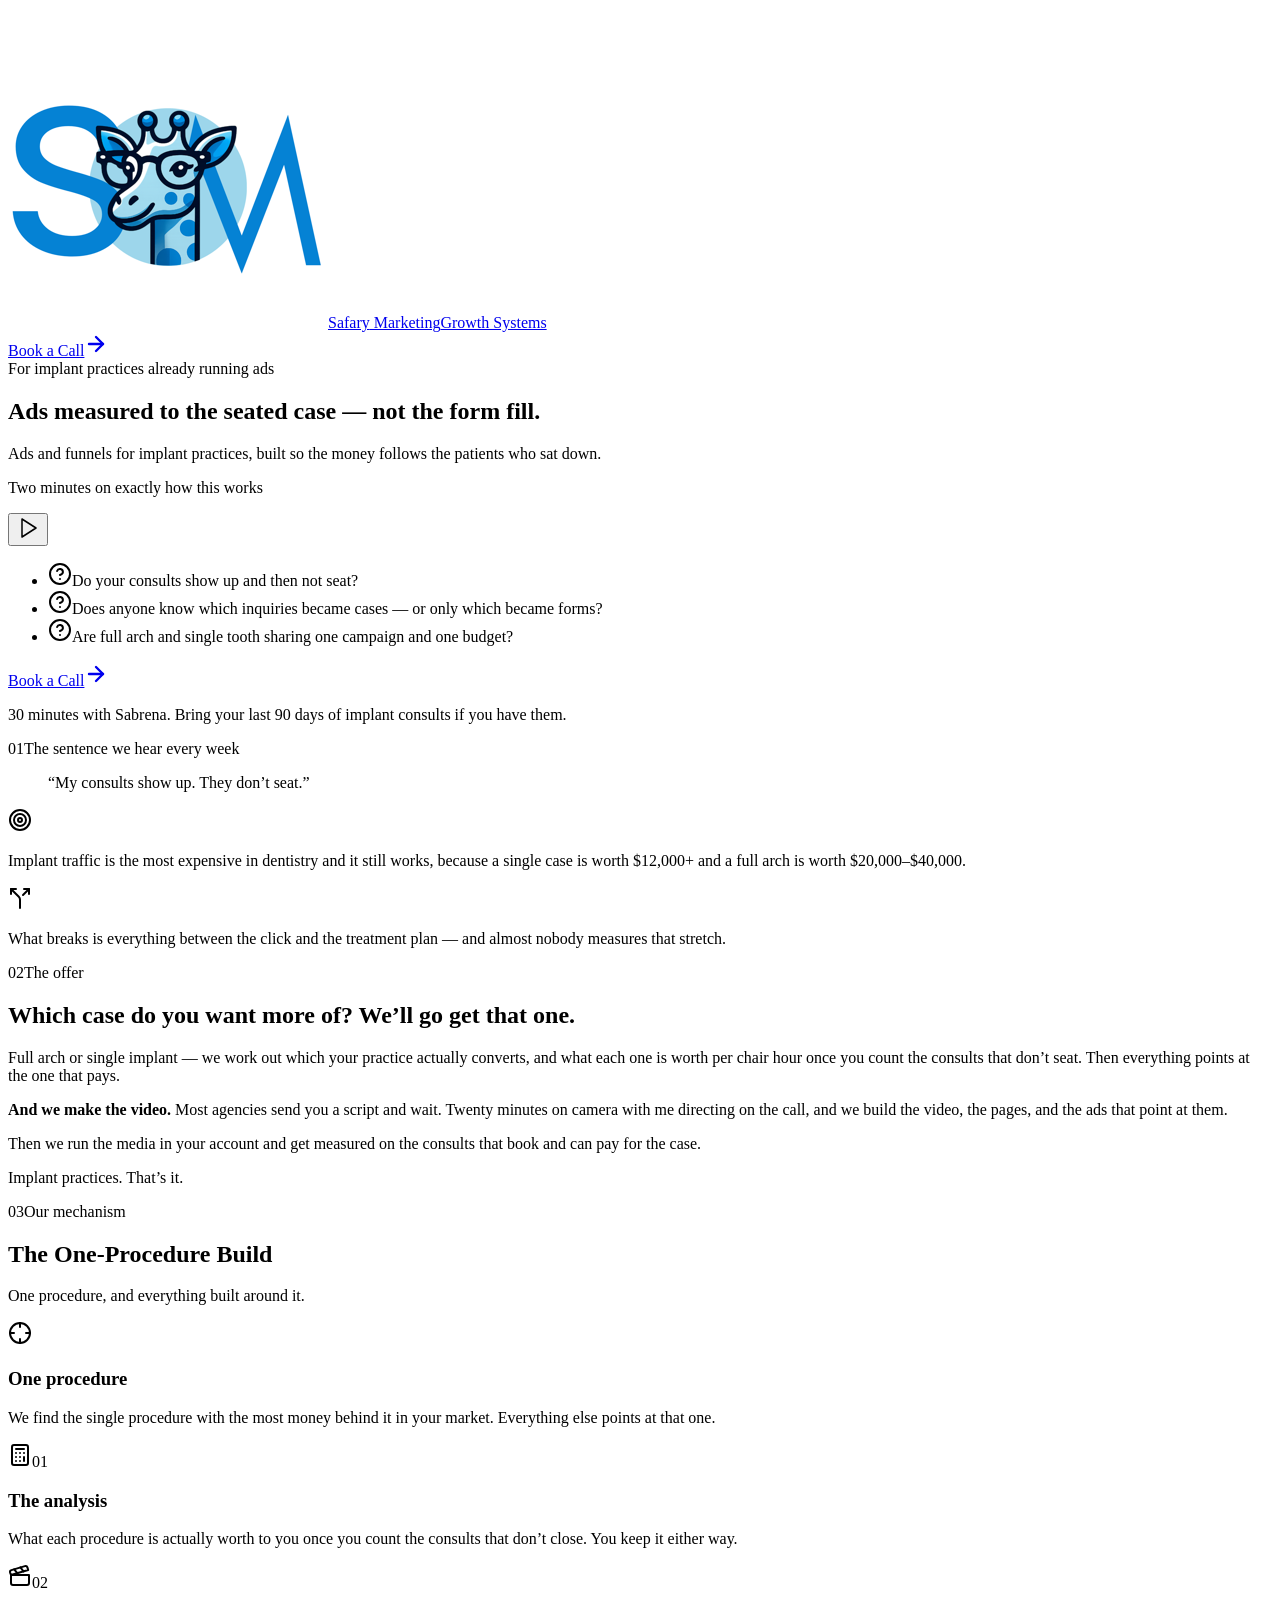
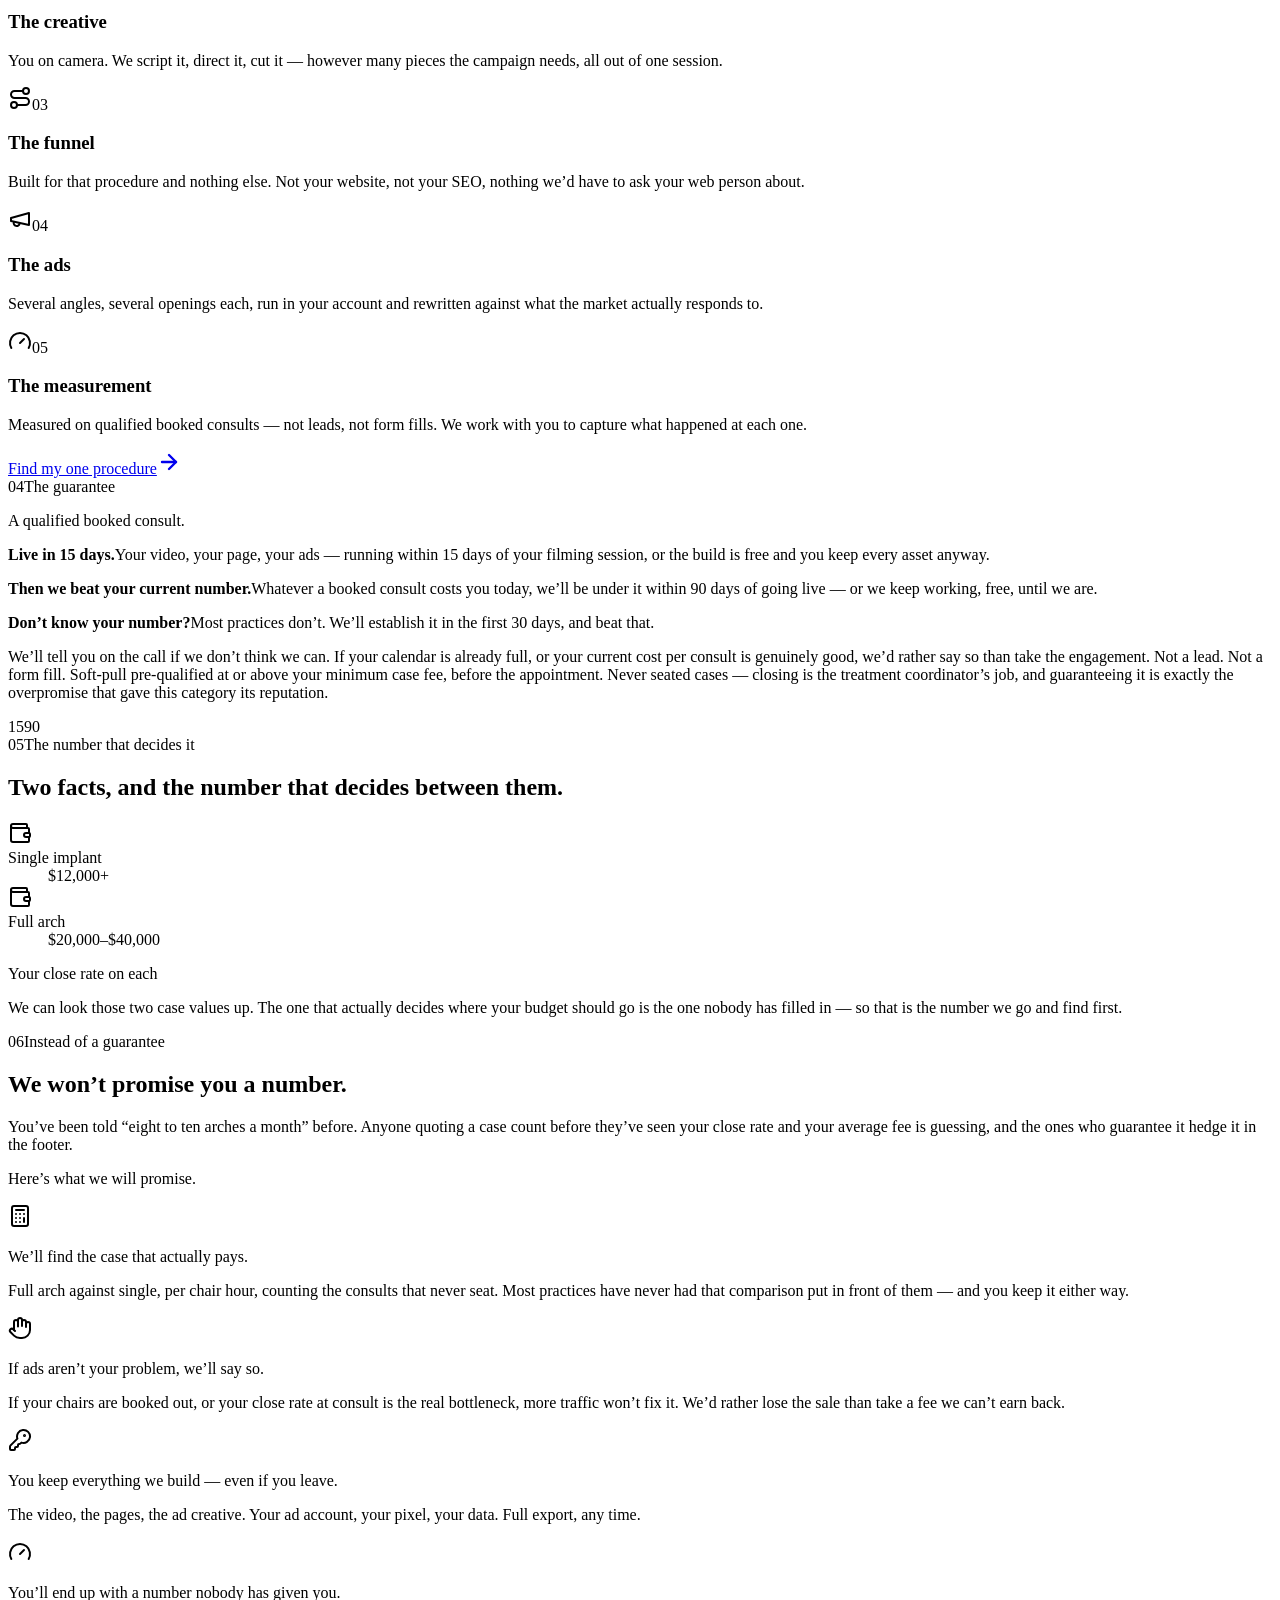
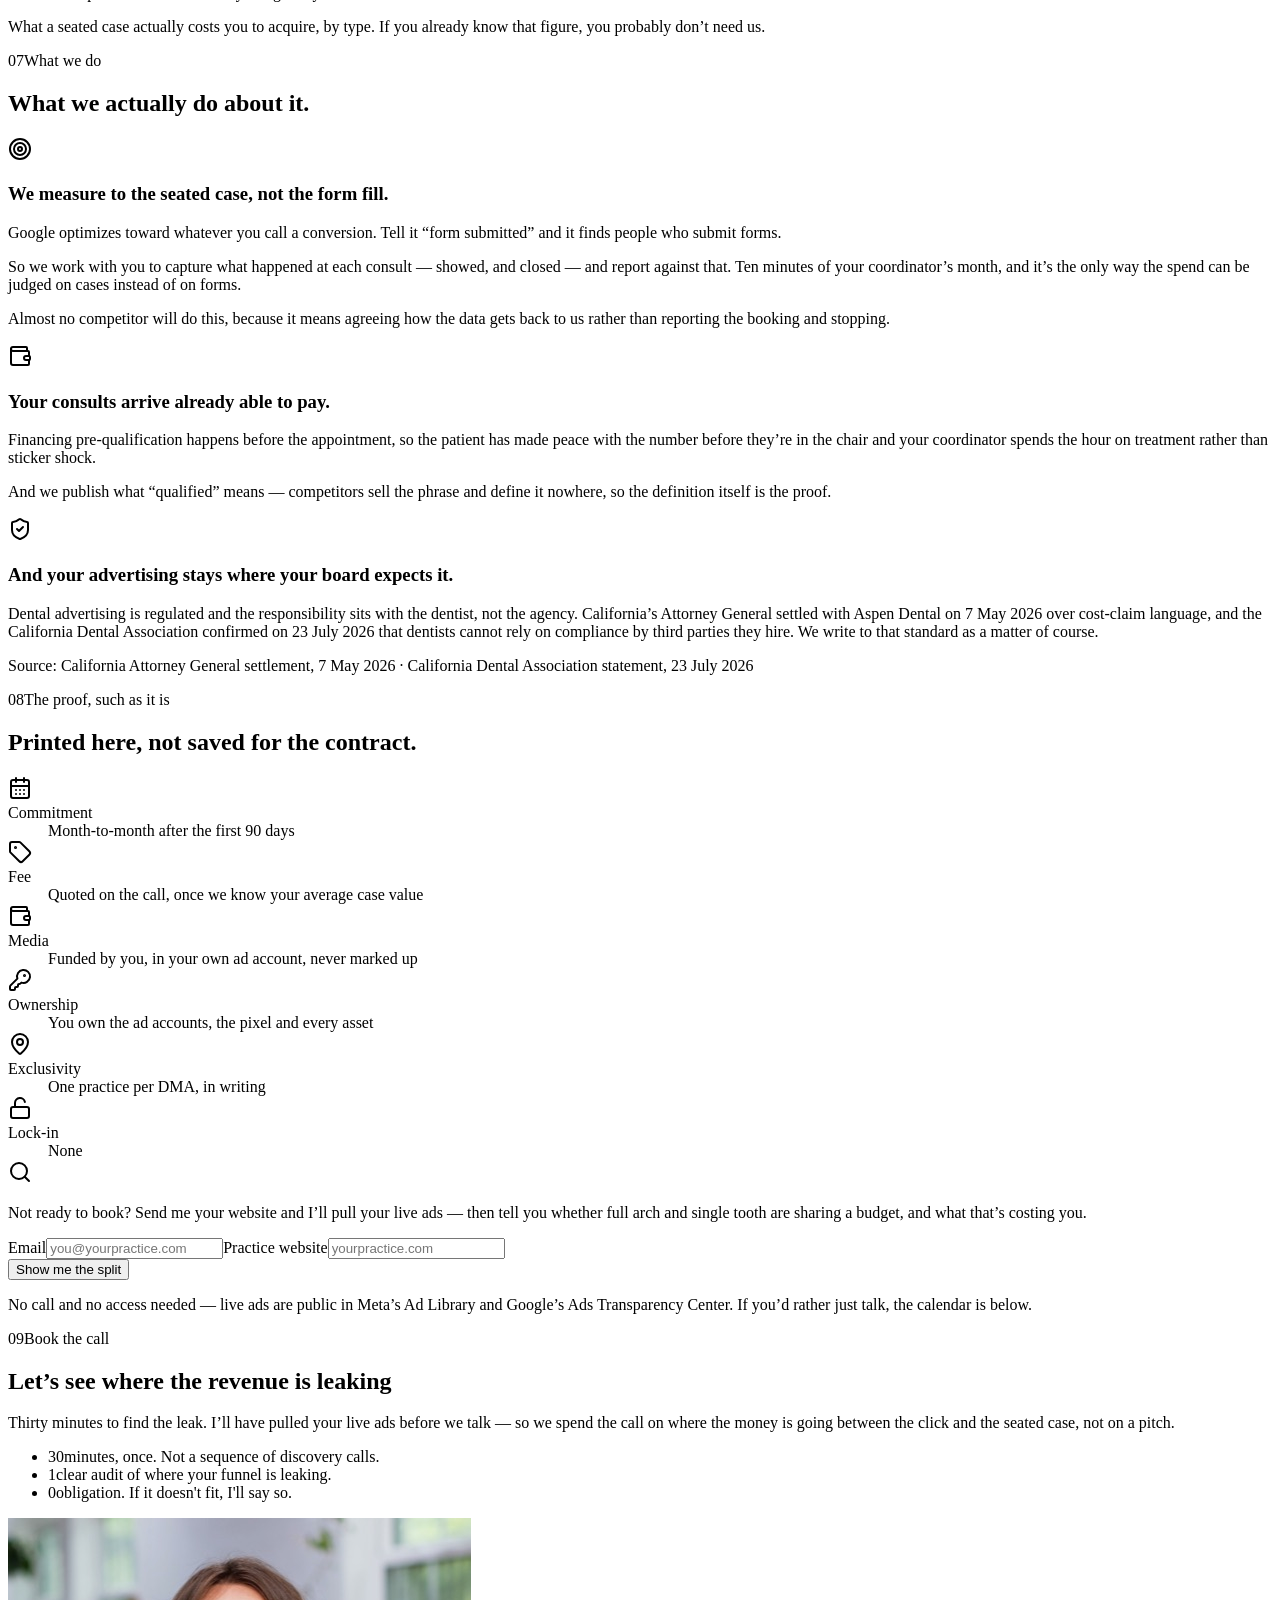
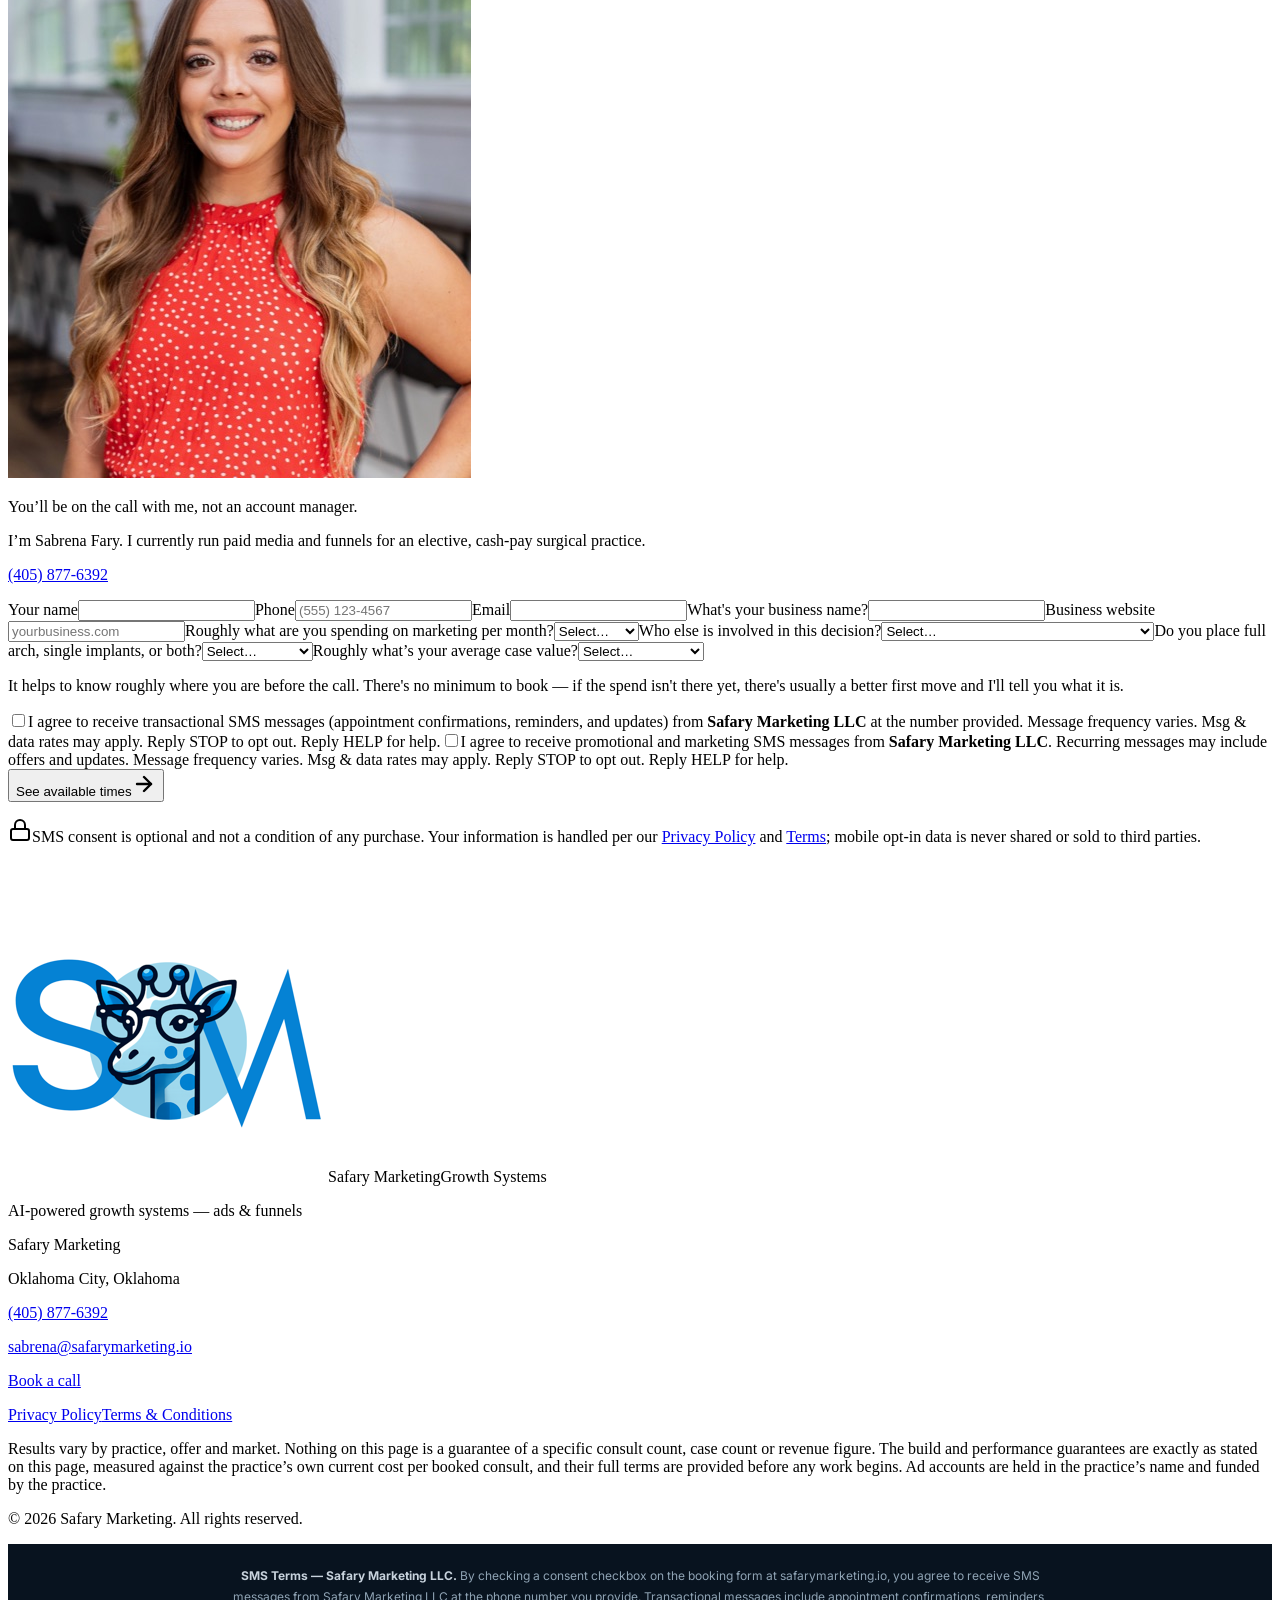
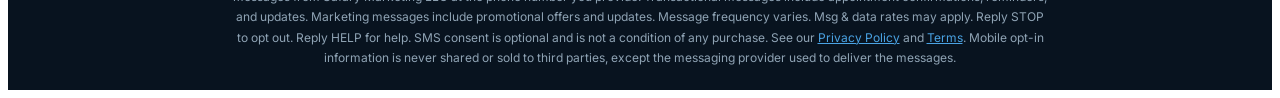
==== commit 458c7fb8: "Refresh preview: layout fixes, card density, circle motif" ====
--- a/dental-implants/index.html
+++ b/dental-implants/index.html
@@ -48,11 +48,11 @@
     <link
       href="https://fonts.googleapis.com/css2?family=Inter:wght@400;500;600;700;800;900&family=Instrument+Serif:ital@0;1&family=DM+Mono:wght@400;500&display=swap"
       rel="stylesheet" />
-    <script type="module" crossorigin src="/safary-lp-preview/assets/index-D70Hck-2.js"></script>
-    <link rel="stylesheet" crossorigin href="/safary-lp-preview/assets/index-CKkZX65P.css">
+    <script type="module" crossorigin src="/safary-lp-preview/assets/index-De56iVFv.js"></script>
+    <link rel="stylesheet" crossorigin href="/safary-lp-preview/assets/index-BzDJHggv.css">
   </head>
   <body>
-    <div id="root"><link rel="preload" as="image" href="/logo.png"/><div class="min-h-screen"><header class="fixed inset-x-0 top-0 z-50 transition-all duration-300 ease-out border-b border-transparent bg-transparent"><div class="container flex h-[76px] items-center justify-between gap-4"><a href="#top" class="shrink-0 transition-opacity hover:opacity-80" aria-label="Safary Marketing — top of page"><span class="inline-flex items-center gap-3"><span class="flex shrink-0 items-center justify-center rounded-lg bg-white transition-colors duration-300 h-10 px-2 border border-white/15"><img src="/logo.png" alt="" class="w-auto object-contain h-7"/></span><span class="flex flex-col"><span class="font-extrabold tracking-[-0.032em] text-[1.12rem]" style="line-height:1.05"><span class="text-white">Safary</span><span class="text-brand"> Marketing</span></span><span class="mono-label mt-[3px] text-[0.58rem] tracking-[0.2em] text-on-dark-muted">Growth Systems</span></span></span></a><div class="flex items-center gap-5"><a href="#book" class="group relative inline-flex items-center gap-2.5 rounded-full bg-brand font-semibold text-white shadow-[0_8px_26px_rgba(13,129,211,0.34)] transition-all duration-200 ease-out hover:-translate-y-0.5 hover:bg-brand-dark hover:shadow-[0_14px_34px_rgba(13,129,211,0.44)] active:translate-y-0 active:scale-[0.975] focus-visible:ring-4 focus-visible:ring-brand/30 focus-visible:outline-none px-5 py-2.5 text-[0.875rem]">Book a Call<svg xmlns="http://www.w3.org/2000/svg" width="24" height="24" viewBox="0 0 24 24" fill="none" stroke="currentColor" stroke-width="2.4" stroke-linecap="round" stroke-linejoin="round" class="lucide lucide-arrow-right size-[1.05em] shrink-0 transition-transform duration-200 ease-out group-hover:translate-x-[3px]"><path d="M5 12h14"></path><path d="m12 5 7 7-7 7"></path></svg></a></div></div></header><main><section id="top" class="grain relative overflow-hidden bg-ink pt-[104px] pb-16 sm:pt-[128px] sm:pb-24"><div aria-hidden="true" class="grid-field pointer-events-none absolute inset-0 opacity-70"></div><div aria-hidden="true" class="pointer-events-none absolute inset-0 bg-gradient-to-b from-ink via-ink/94 to-ink-2/70"></div><div class="container relative"><div class="mx-auto max-w-[52rem] text-center"><div data-reveal="true"><span class="mono-label inline-flex items-center gap-2.5 rounded-full border px-3.5 py-2 border-white/14 bg-white/6 text-[#CFE3F5]"><span aria-hidden="true" class="size-[7px] shrink-0 rounded-full bg-brand shadow-[0_0_0_3px_rgba(13,129,211,0.18)]"></span>For implant practices already running ads</span></div><h1 data-reveal="true" style="--reveal-delay:70ms" class="h-display mx-auto mt-7 max-w-[46rem] text-[clamp(2rem,5.2vw,3.5rem)] text-balance text-white">Ads measured to the seated case —<!-- --> <span class="accent">not the form fill.</span></h1><p data-reveal="true" style="--reveal-delay:140ms" class="mx-auto mt-7 max-w-[36rem] text-[1.06rem] leading-[1.62] text-balance text-on-dark sm:text-[1.15rem]">Ads and funnels for implant practices, built so the money follows the patients who sat down.</p></div><div data-reveal="true" style="--reveal-delay:210ms" class="mx-auto mt-12 max-w-[54rem]"><p class="mono-label text-center text-brand-light">Two minutes on exactly how this works</p><div class="mt-4"><button type="button" aria-label="Video coming shortly" class="relative flex aspect-video w-full cursor-pointer items-center justify-center overflow-hidden rounded-2xl border border-on-dark-line bg-ink-2 shadow-[0_24px_60px_rgba(0,0,0,0.42)] transition-transform duration-200 hover:scale-[1.005] focus-visible:ring-4 focus-visible:ring-brand/30 focus-visible:outline-none"><div aria-hidden="true" class="grid-field pointer-events-none absolute inset-0 opacity-50"></div><span aria-hidden="true" class="relative flex size-16 items-center justify-center rounded-full bg-brand shadow-[0_10px_30px_rgba(13,129,211,0.4)] sm:size-20"><svg xmlns="http://www.w3.org/2000/svg" width="24" height="24" viewBox="0 0 24 24" fill="none" stroke="currentColor" stroke-width="1.5" stroke-linecap="round" stroke-linejoin="round" class="lucide lucide-play ml-1 size-6 fill-white text-white sm:size-7"><polygon points="6 3 20 12 6 21 6 3"></polygon></svg></span></button></div></div><ul data-reveal="true" style="--reveal-delay:260ms" class="mx-auto mt-8 grid max-w-[54rem] gap-px overflow-hidden rounded-xl border border-on-dark-line bg-on-dark-line sm:grid-cols-3"><li class="flex items-start gap-3 bg-ink-2/85 p-5"><svg xmlns="http://www.w3.org/2000/svg" width="24" height="24" viewBox="0 0 24 24" fill="none" stroke="currentColor" stroke-width="3" stroke-linecap="round" stroke-linejoin="round" class="lucide lucide-check mt-1 size-3.5 shrink-0 text-brand-light"><path d="M20 6 9 17l-5-5"></path></svg><span class="text-[0.94rem] leading-[1.5] text-on-dark">Do your consults show up and then not seat?</span></li><li class="flex items-start gap-3 bg-ink-2/85 p-5"><svg xmlns="http://www.w3.org/2000/svg" width="24" height="24" viewBox="0 0 24 24" fill="none" stroke="currentColor" stroke-width="3" stroke-linecap="round" stroke-linejoin="round" class="lucide lucide-check mt-1 size-3.5 shrink-0 text-brand-light"><path d="M20 6 9 17l-5-5"></path></svg><span class="text-[0.94rem] leading-[1.5] text-on-dark">Does anyone know which inquiries became cases — or only which became forms?</span></li><li class="flex items-start gap-3 bg-ink-2/85 p-5"><svg xmlns="http://www.w3.org/2000/svg" width="24" height="24" viewBox="0 0 24 24" fill="none" stroke="currentColor" stroke-width="3" stroke-linecap="round" stroke-linejoin="round" class="lucide lucide-check mt-1 size-3.5 shrink-0 text-brand-light"><path d="M20 6 9 17l-5-5"></path></svg><span class="text-[0.94rem] leading-[1.5] text-on-dark">Are full arch and single tooth sharing one campaign and one budget?</span></li></ul><div data-reveal="true" style="--reveal-delay:320ms" class="mt-10 text-center"><a href="#book" class="group relative inline-flex items-center gap-2.5 rounded-full bg-brand font-semibold text-white shadow-[0_8px_26px_rgba(13,129,211,0.34)] transition-all duration-200 ease-out hover:-translate-y-0.5 hover:bg-brand-dark hover:shadow-[0_14px_34px_rgba(13,129,211,0.44)] active:translate-y-0 active:scale-[0.975] focus-visible:ring-4 focus-visible:ring-brand/30 focus-visible:outline-none px-8 py-4 text-[1.03rem] tracking-[-0.01em]">Book a Call<svg xmlns="http://www.w3.org/2000/svg" width="24" height="24" viewBox="0 0 24 24" fill="none" stroke="currentColor" stroke-width="2.4" stroke-linecap="round" stroke-linejoin="round" class="lucide lucide-arrow-right size-[1.05em] shrink-0 transition-transform duration-200 ease-out group-hover:translate-x-[3px]"><path d="M5 12h14"></path><path d="m12 5 7 7-7 7"></path></svg></a><p class="text-[0.875rem] leading-relaxed text-on-dark-muted mx-auto mt-4 max-w-[30rem]">30 minutes with Sabrena. Bring your last 90 days of implant consults if you have them.</p></div></div></section><section class="relative border-t border-hairline bg-paper py-20 sm:py-28"><div class="container"><div data-reveal="true" class="max-w-[46rem]"><div class="mono-label flex items-center gap-3.5 text-brand"><span>01</span><span aria-hidden="true" class="h-px w-8 bg-brand/35"></span><span class="text-muted-ink">The sentence we hear every week</span></div><blockquote class="mt-7"><p class="h-section text-ink"><span class="accent">“</span>My consults show up. They don’t seat.<span class="accent">”</span></p></blockquote><div class="rule-blue mt-8 space-y-4 pl-5"><p class="text-[1.05rem] leading-[1.65] text-muted-ink">Implant traffic is the most expensive in dentistry and it still works, because a single case is worth $12,000+ and a full arch is worth $20,000–$40,000.</p><p class="text-[1.05rem] leading-[1.65] text-muted-ink">What breaks is everything between the click and the treatment plan — and almost nobody measures that stretch.</p></div></div></div></section><section class="grain relative overflow-hidden border-t border-hairline bg-ink py-20 sm:py-28"><div aria-hidden="true" class="grid-field pointer-events-none absolute inset-0 opacity-60"></div><div class="container relative"><div data-reveal="true" class="max-w-[46rem]"><div class="mono-label flex items-center gap-3.5 text-brand-light"><span>02</span><span aria-hidden="true" class="h-px w-8 bg-white/25"></span><span class="text-on-dark-muted">The offer</span></div><h2 class="h-section mt-6 text-white">Which case do you want more of? We’ll go get that one.</h2></div><div data-reveal="true" style="--reveal-delay:80ms" class="mt-8 max-w-[46rem] space-y-5"><p class="text-[1.04rem] leading-[1.68] text-on-dark"><span>Full arch or single implant — we work out which your practice actually converts, and what each one is worth per chair hour once you count the consults that don’t seat. Then everything points at the one that pays.</span></p><p class="text-[1.04rem] leading-[1.68] text-on-dark"><span></span><strong class="font-bold text-white">And we make the video.</strong><span> Most agencies send you a script and wait. Twenty minutes on camera with me directing on the call, and we build the video, the pages, and the ads that point at them.</span></p><p class="text-[1.04rem] leading-[1.68] text-on-dark"><span>Then we run the media in your account and get measured on the consults that book and can pay for the case.</span></p></div><p data-reveal="true" style="--reveal-delay:160ms" class="mt-10 text-[1.5rem] font-extrabold tracking-[-0.02em] text-white sm:text-[1.75rem]">Implant practices. That’s it.</p></div></section><section class="relative border-t border-hairline bg-white py-20 sm:py-28"><div class="container"><div data-reveal="true" class="max-w-[46rem]"><div class="mono-label flex items-center gap-3.5 text-brand"><span>03</span><span aria-hidden="true" class="h-px w-8 bg-brand/35"></span><span class="text-muted-ink">Our mechanism</span></div><h2 class="h-section mt-5 text-ink">The One-Procedure Build</h2><p class="mt-5 text-[1.05rem] leading-[1.6] text-muted-ink">One procedure, and everything built around it.</p></div><div class="mt-12 grid gap-3.5 sm:grid-cols-2 lg:grid-cols-4"><div data-reveal="true" style="--reveal-delay:0ms" class="flex flex-col rounded-2xl border p-6 sm:p-7 border-brand bg-brand text-white sm:col-span-2 lg:col-span-2 lg:row-span-1"><div class="flex items-start justify-between gap-4"><span class="flex size-11 shrink-0 items-center justify-center rounded-xl bg-white/15 text-white"><svg xmlns="http://www.w3.org/2000/svg" width="24" height="24" viewBox="0 0 24 24" fill="none" stroke="currentColor" stroke-width="2" stroke-linecap="round" stroke-linejoin="round" class="lucide lucide-crosshair size-[1.35rem]"><circle cx="12" cy="12" r="10"></circle><line x1="22" x2="18" y1="12" y2="12"></line><line x1="6" x2="2" y1="12" y2="12"></line><line x1="12" x2="12" y1="6" y2="2"></line><line x1="12" x2="12" y1="22" y2="18"></line></svg></span></div><h3 class="mt-4 font-extrabold tracking-[-0.015em] text-[1.4rem] text-white">One procedure</h3><p class="mt-2.5 text-[1.02rem] text-white/90">We find the single procedure with the most money behind it in your market. Everything else points at that one.</p></div><div data-reveal="true" style="--reveal-delay:70ms" class="flex flex-col rounded-2xl border p-6 sm:p-7 border-hairline bg-paper"><div class="flex items-start justify-between gap-4"><span class="flex size-11 shrink-0 items-center justify-center rounded-xl bg-brand/10 text-brand"><svg xmlns="http://www.w3.org/2000/svg" width="24" height="24" viewBox="0 0 24 24" fill="none" stroke="currentColor" stroke-width="2" stroke-linecap="round" stroke-linejoin="round" class="lucide lucide-calculator size-[1.35rem]"><rect width="16" height="20" x="4" y="2" rx="2"></rect><line x1="8" x2="16" y1="6" y2="6"></line><line x1="16" x2="16" y1="14" y2="18"></line><path d="M16 10h.01"></path><path d="M12 10h.01"></path><path d="M8 10h.01"></path><path d="M12 14h.01"></path><path d="M8 14h.01"></path><path d="M12 18h.01"></path><path d="M8 18h.01"></path></svg></span><span class="mono-label text-brand">01</span></div><h3 class="mt-4 font-extrabold tracking-[-0.015em] text-[1.08rem] text-ink">The analysis</h3><p class="mt-2.5 text-[0.93rem] text-muted-ink">What each procedure is actually worth to you once you count the consults that don’t close. You keep it either way.</p></div><div data-reveal="true" style="--reveal-delay:140ms" class="flex flex-col rounded-2xl border p-6 sm:p-7 border-hairline bg-paper"><div class="flex items-start justify-between gap-4"><span class="flex size-11 shrink-0 items-center justify-center rounded-xl bg-brand/10 text-brand"><svg xmlns="http://www.w3.org/2000/svg" width="24" height="24" viewBox="0 0 24 24" fill="none" stroke="currentColor" stroke-width="2" stroke-linecap="round" stroke-linejoin="round" class="lucide lucide-clapperboard size-[1.35rem]"><path d="M20.2 6 3 11l-.9-2.4c-.3-1.1.3-2.2 1.3-2.5l13.5-4c1.1-.3 2.2.3 2.5 1.3Z"></path><path d="m6.2 5.3 3.1 3.9"></path><path d="m12.4 3.4 3.1 4"></path><path d="M3 11h18v8a2 2 0 0 1-2 2H5a2 2 0 0 1-2-2Z"></path></svg></span><span class="mono-label text-brand">02</span></div><h3 class="mt-4 font-extrabold tracking-[-0.015em] text-[1.08rem] text-ink">The creative</h3><p class="mt-2.5 text-[0.93rem] text-muted-ink">You on camera. We script it, direct it, cut it — however many pieces the campaign needs, all out of one session.</p></div><div data-reveal="true" style="--reveal-delay:210ms" class="flex flex-col rounded-2xl border p-6 sm:p-7 border-hairline bg-paper"><div class="flex items-start justify-between gap-4"><span class="flex size-11 shrink-0 items-center justify-center rounded-xl bg-brand/10 text-brand"><svg xmlns="http://www.w3.org/2000/svg" width="24" height="24" viewBox="0 0 24 24" fill="none" stroke="currentColor" stroke-width="2" stroke-linecap="round" stroke-linejoin="round" class="lucide lucide-route size-[1.35rem]"><circle cx="6" cy="19" r="3"></circle><path d="M9 19h8.5a3.5 3.5 0 0 0 0-7h-11a3.5 3.5 0 0 1 0-7H15"></path><circle cx="18" cy="5" r="3"></circle></svg></span><span class="mono-label text-brand">03</span></div><h3 class="mt-4 font-extrabold tracking-[-0.015em] text-[1.08rem] text-ink">The funnel</h3><p class="mt-2.5 text-[0.93rem] text-muted-ink">Built for that procedure and nothing else. Not your website, not your SEO, nothing we’d have to ask your web person about.</p></div><div data-reveal="true" style="--reveal-delay:280ms" class="flex flex-col rounded-2xl border p-6 sm:p-7 border-hairline bg-paper"><div class="flex items-start justify-between gap-4"><span class="flex size-11 shrink-0 items-center justify-center rounded-xl bg-brand/10 text-brand"><svg xmlns="http://www.w3.org/2000/svg" width="24" height="24" viewBox="0 0 24 24" fill="none" stroke="currentColor" stroke-width="2" stroke-linecap="round" stroke-linejoin="round" class="lucide lucide-megaphone size-[1.35rem]"><path d="m3 11 18-5v12L3 14v-3z"></path><path d="M11.6 16.8a3 3 0 1 1-5.8-1.6"></path></svg></span><span class="mono-label text-brand">04</span></div><h3 class="mt-4 font-extrabold tracking-[-0.015em] text-[1.08rem] text-ink">The ads</h3><p class="mt-2.5 text-[0.93rem] text-muted-ink">Several angles, several openings each, run in your account and rewritten against what the market actually responds to.</p></div><div data-reveal="true" style="--reveal-delay:350ms" class="flex flex-col rounded-2xl border p-6 sm:p-7 border-hairline bg-paper"><div class="flex items-start justify-between gap-4"><span class="flex size-11 shrink-0 items-center justify-center rounded-xl bg-brand/10 text-brand"><svg xmlns="http://www.w3.org/2000/svg" width="24" height="24" viewBox="0 0 24 24" fill="none" stroke="currentColor" stroke-width="2" stroke-linecap="round" stroke-linejoin="round" class="lucide lucide-gauge size-[1.35rem]"><path d="m12 14 4-4"></path><path d="M3.34 19a10 10 0 1 1 17.32 0"></path></svg></span><span class="mono-label text-brand">05</span></div><h3 class="mt-4 font-extrabold tracking-[-0.015em] text-[1.08rem] text-ink">The measurement</h3><p class="mt-2.5 text-[0.93rem] text-muted-ink">Measured on qualified booked consults — not leads, not form fills. We work with you to capture what happened at each one.</p></div></div><div data-reveal="true" class="mt-10"><a href="#book" class="group relative inline-flex items-center gap-2.5 rounded-full bg-brand font-semibold text-white shadow-[0_8px_26px_rgba(13,129,211,0.34)] transition-all duration-200 ease-out hover:-translate-y-0.5 hover:bg-brand-dark hover:shadow-[0_14px_34px_rgba(13,129,211,0.44)] active:translate-y-0 active:scale-[0.975] focus-visible:ring-4 focus-visible:ring-brand/30 focus-visible:outline-none px-8 py-4 text-[1.03rem] tracking-[-0.01em]">Find my one procedure<svg xmlns="http://www.w3.org/2000/svg" width="24" height="24" viewBox="0 0 24 24" fill="none" stroke="currentColor" stroke-width="2.4" stroke-linecap="round" stroke-linejoin="round" class="lucide lucide-arrow-right size-[1.05em] shrink-0 transition-transform duration-200 ease-out group-hover:translate-x-[3px]"><path d="M5 12h14"></path><path d="m12 5 7 7-7 7"></path></svg></a></div></div></section><section class="grain relative overflow-hidden border-t border-hairline bg-ink py-12 sm:py-14"><div aria-hidden="true" class="grid-field pointer-events-none absolute inset-0 opacity-60"></div><div class="container relative"><div data-reveal="true" class="flex flex-wrap items-baseline justify-between gap-x-8 gap-y-3"><div class="mono-label flex items-center gap-3.5 text-brand-light"><span>04</span><span aria-hidden="true" class="h-px w-8 bg-white/25"></span><span class="text-on-dark-muted">The guarantee</span></div><p class="text-[1.02rem] font-extrabold tracking-[-0.02em] text-white">A qualified booked consult.</p></div><div data-reveal="true" style="--reveal-delay:60ms" class="mt-7 grid gap-x-8 gap-y-5 lg:grid-cols-3"><p class="text-[0.97rem] leading-[1.55] text-on-dark"><strong class="block font-extrabold text-white">Live in 15 days.</strong>Your video, your page, your ads — running within 15 days of your filming session, or the build is free and you keep every asset anyway.</p><p class="text-[0.97rem] leading-[1.55] text-on-dark"><strong class="block font-extrabold text-white">Then we beat your current number.</strong>Whatever a booked consult costs you today, we’ll be under it within 90 days of going live — or we keep working, free, until we are.</p><p class="text-[0.97rem] leading-[1.55] text-on-dark"><strong class="block font-extrabold text-white">Don’t know your number?</strong>Most practices don’t. We’ll establish it in the first 30 days, and beat that.</p></div><p data-reveal="true" style="--reveal-delay:120ms" class="mt-7 max-w-[62rem] border-t border-on-dark-line pt-5 text-[0.88rem] leading-[1.55] text-on-dark-muted italic">We’ll tell you on the call if we don’t think we can. If your calendar is already full, or your current cost per consult is genuinely good, we’d rather say so than take the engagement.<!-- --> <span class="not-italic">Not a lead. Not a form fill. Soft-pull pre-qualified at or above your minimum case fee, before the appointment. Never seated cases — closing is the treatment coordinator’s job, and guaranteeing it is exactly the overpromise that gave this category its reputation.</span></p></div><div aria-hidden="true" class="pointer-events-none absolute -right-4 -bottom-6 hidden select-none items-baseline gap-6 opacity-[0.13] xl:flex"><span class="numeral text-[9rem] text-brand">15</span><span class="numeral text-[9rem] text-brand">90</span></div></section><section class="relative border-t border-hairline bg-white py-20 sm:py-28"><div class="container"><div data-reveal="true" class="max-w-[46rem]"><div class="mono-label flex items-center gap-3.5 text-brand"><span>05</span><span aria-hidden="true" class="h-px w-8 bg-brand/35"></span><span class="text-muted-ink">Instead of a guarantee</span></div><h2 class="h-section mt-5 text-ink">We won’t promise you a number.</h2><p class="mt-6 text-[1.05rem] leading-[1.65] text-muted-ink">You’ve been told “eight to ten arches a month” before. Anyone quoting a case count before they’ve seen your close rate and your average fee is guessing, and the ones who guarantee it hedge it in the footer.</p><p class="mt-5 text-[1.05rem] leading-[1.6] font-bold text-ink">Here’s what we will promise.</p></div><div class="mt-10 grid gap-3.5 sm:grid-cols-2"><div data-reveal="true" style="--reveal-delay:0ms" class="rounded-xl border border-hairline bg-paper p-6"><div class="flex items-start gap-3"><svg xmlns="http://www.w3.org/2000/svg" width="24" height="24" viewBox="0 0 24 24" fill="none" stroke="currentColor" stroke-width="3" stroke-linecap="round" stroke-linejoin="round" class="lucide lucide-check mt-1 size-4 shrink-0 text-brand"><path d="M20 6 9 17l-5-5"></path></svg><p class="text-[1rem] leading-snug font-bold tracking-[-0.015em] text-ink">We’ll find the case that actually pays.</p></div><p class="mt-3 text-[0.93rem] leading-[1.6] text-muted-ink">Full arch against single, per chair hour, counting the consults that never seat. Most practices have never had that comparison put in front of them — and you keep it either way.</p></div><div data-reveal="true" style="--reveal-delay:60ms" class="rounded-xl border border-hairline bg-paper p-6"><div class="flex items-start gap-3"><svg xmlns="http://www.w3.org/2000/svg" width="24" height="24" viewBox="0 0 24 24" fill="none" stroke="currentColor" stroke-width="3" stroke-linecap="round" stroke-linejoin="round" class="lucide lucide-check mt-1 size-4 shrink-0 text-brand"><path d="M20 6 9 17l-5-5"></path></svg><p class="text-[1rem] leading-snug font-bold tracking-[-0.015em] text-ink">If ads aren’t your problem, we’ll say so.</p></div><p class="mt-3 text-[0.93rem] leading-[1.6] text-muted-ink">If your chairs are booked out, or your close rate at consult is the real bottleneck, more traffic won’t fix it. We’d rather lose the sale than take a fee we can’t earn back.</p></div><div data-reveal="true" style="--reveal-delay:120ms" class="rounded-xl border border-hairline bg-paper p-6"><div class="flex items-start gap-3"><svg xmlns="http://www.w3.org/2000/svg" width="24" height="24" viewBox="0 0 24 24" fill="none" stroke="currentColor" stroke-width="3" stroke-linecap="round" stroke-linejoin="round" class="lucide lucide-check mt-1 size-4 shrink-0 text-brand"><path d="M20 6 9 17l-5-5"></path></svg><p class="text-[1rem] leading-snug font-bold tracking-[-0.015em] text-ink">You keep everything we build — even if you leave.</p></div><p class="mt-3 text-[0.93rem] leading-[1.6] text-muted-ink">The video, the pages, the ad creative. Your ad account, your pixel, your data. Full export, any time.</p></div><div data-reveal="true" style="--reveal-delay:180ms" class="rounded-xl border border-hairline bg-paper p-6"><div class="flex items-start gap-3"><svg xmlns="http://www.w3.org/2000/svg" width="24" height="24" viewBox="0 0 24 24" fill="none" stroke="currentColor" stroke-width="3" stroke-linecap="round" stroke-linejoin="round" class="lucide lucide-check mt-1 size-4 shrink-0 text-brand"><path d="M20 6 9 17l-5-5"></path></svg><p class="text-[1rem] leading-snug font-bold tracking-[-0.015em] text-ink">You’ll end up with a number nobody has given you.</p></div><p class="mt-3 text-[0.93rem] leading-[1.6] text-muted-ink">What a seated case actually costs you to acquire, by type. If you already know that figure, you probably don’t need us.</p></div></div></div></section><section class="relative border-t border-hairline bg-paper py-20 sm:py-28"><div class="container"><div data-reveal="true" class="max-w-[44rem]"><div class="mono-label flex items-center gap-3.5 text-brand"><span>06</span><span aria-hidden="true" class="h-px w-8 bg-brand/35"></span><span class="text-muted-ink">What we do</span></div><h2 class="h-section mt-5 text-ink">What we actually do about it.</h2></div><div class="mt-12 grid gap-3.5 lg:grid-cols-2"><article data-reveal="true" style="--reveal-delay:0ms" class="flex flex-col rounded-xl border border-hairline bg-white p-6 sm:p-7"><h3 class="text-[1.08rem] leading-snug font-bold tracking-[-0.015em] text-ink">We measure to the seated case, not the form fill.</h3><p class="mt-3.5 text-[0.95rem] leading-[1.62] text-muted-ink">Google optimizes toward whatever you call a conversion. Tell it “form submitted” and it finds people who submit forms.</p><p class="mt-3.5 text-[0.95rem] leading-[1.62] text-muted-ink">So we work with you to capture what happened at each consult — showed, and closed — and report against that. Ten minutes of your coordinator’s month, and it’s the only way the spend can be judged on cases instead of on forms.</p><p class="mt-4 text-[0.95rem] leading-[1.6] font-semibold text-ink">Almost no competitor will do this, because it means agreeing how the data gets back to us rather than reporting the booking and stopping.</p></article><article data-reveal="true" style="--reveal-delay:50ms" class="flex flex-col rounded-xl border border-hairline bg-white p-6 sm:p-7"><h3 class="text-[1.08rem] leading-snug font-bold tracking-[-0.015em] text-ink">Your consults arrive already able to pay.</h3><p class="mt-3.5 text-[0.95rem] leading-[1.62] text-muted-ink">Financing pre-qualification happens before the appointment, so the patient has made peace with the number before they’re in the chair and your coordinator spends the hour on treatment rather than sticker shock.</p><p class="mt-4 text-[0.95rem] leading-[1.6] font-semibold text-ink">And we publish what “qualified” means — competitors sell the phrase and define it nowhere, so the definition itself is the proof.</p></article><article data-reveal="true" style="--reveal-delay:100ms" class="flex flex-col rounded-xl border border-hairline bg-white p-6 sm:p-7"><h3 class="text-[1.08rem] leading-snug font-bold tracking-[-0.015em] text-ink">And your advertising stays where your board expects it.</h3><p class="mt-3.5 text-[0.95rem] leading-[1.62] text-muted-ink">Dental advertising is regulated and the responsibility sits with the dentist, not the agency. California’s Attorney General settled with Aspen Dental on 7 May 2026 over cost-claim language, and the California Dental Association confirmed on 23 July 2026 that dentists cannot rely on compliance by third parties they hire. We write to that standard as a matter of course.</p><p class="mono-label mt-5 leading-[1.7] text-muted-ink normal-case tracking-[0.04em]">Source: <!-- -->California Attorney General settlement, 7 May 2026 · California Dental Association statement, 23 July 2026</p></article></div></div></section><section class="grain relative overflow-hidden border-t border-hairline bg-ink-2 py-16 sm:py-20"><div class="container relative"><div data-reveal="true" class="max-w-[46rem]"><div class="mono-label flex items-center gap-3.5 text-brand-light"><span>07</span><span aria-hidden="true" class="h-px w-8 bg-white/25"></span><span class="text-on-dark-muted">The number that decides it</span></div><h2 class="h-section mt-5 text-white">Two facts, and the number that decides between them.</h2></div><div data-reveal="true" style="--reveal-delay:80ms" class="mt-10 max-w-[46rem] rounded-2xl border border-on-dark-line bg-ink/60 p-7 sm:p-9"><dl class="space-y-4"><div class="flex flex-wrap items-baseline justify-between gap-3 border-b border-white/8 pb-4"><dt class="text-[1rem] text-on-dark">Single implant</dt><dd class="numeral text-[1.9rem] text-brand-light">$12,000+</dd></div><div class="flex flex-wrap items-baseline justify-between gap-3 border-b border-white/8 pb-4"><dt class="text-[1rem] text-on-dark">Full arch</dt><dd class="numeral text-[1.9rem] text-brand-light">$20,000–$40,000</dd></div></dl><div class="mt-6 flex flex-wrap items-baseline justify-between gap-3"><span class="text-[1rem] font-semibold text-white">Your close rate on each</span><span aria-label="blank, to be filled in together" class="h-9 w-[9rem] rounded-md border-2 border-dashed border-brand/60 bg-brand/5"></span></div><p class="mt-7 border-t border-white/8 pt-5 text-[0.92rem] leading-[1.6] text-on-dark">We can look those two case values up. The one that actually decides where your budget should go is the one nobody has filled in — so that is the number we go and find first.</p></div></div></section><section class="relative border-t border-hairline bg-white py-20 sm:py-24"><div class="container"><div data-reveal="true" class="max-w-[44rem]"><div class="mono-label flex items-center gap-3.5 text-brand"><span>08</span><span aria-hidden="true" class="h-px w-8 bg-brand/35"></span><span class="text-muted-ink">The proof, such as it is</span></div><h2 class="h-section mt-5 text-ink">Printed here, <span class="accent">not saved for the contract.</span></h2></div><dl data-reveal="true" class="mt-10 max-w-[52rem] divide-y divide-hairline border-y border-hairline"><div class="flex flex-col gap-1 py-4 sm:flex-row sm:items-baseline sm:gap-6"><dt class="mono-label w-[8.5rem] shrink-0 text-brand">Commitment</dt><dd class="text-[0.98rem] leading-snug font-semibold text-ink">Month-to-month after the first 90 days</dd></div><div class="flex flex-col gap-1 py-4 sm:flex-row sm:items-baseline sm:gap-6"><dt class="mono-label w-[8.5rem] shrink-0 text-brand">Fee</dt><dd class="text-[0.98rem] leading-snug font-semibold text-ink">Quoted on the call, once we know your average case value</dd></div><div class="flex flex-col gap-1 py-4 sm:flex-row sm:items-baseline sm:gap-6"><dt class="mono-label w-[8.5rem] shrink-0 text-brand">Media</dt><dd class="text-[0.98rem] leading-snug font-semibold text-ink">Funded by you, in your own ad account, never marked up</dd></div><div class="flex flex-col gap-1 py-4 sm:flex-row sm:items-baseline sm:gap-6"><dt class="mono-label w-[8.5rem] shrink-0 text-brand">Ownership</dt><dd class="text-[0.98rem] leading-snug font-semibold text-ink">You own the ad accounts, the pixel and every asset</dd></div><div class="flex flex-col gap-1 py-4 sm:flex-row sm:items-baseline sm:gap-6"><dt class="mono-label w-[8.5rem] shrink-0 text-brand">Exclusivity</dt><dd class="text-[0.98rem] leading-snug font-semibold text-ink">One practice per DMA, in writing</dd></div><div class="flex flex-col gap-1 py-4 sm:flex-row sm:items-baseline sm:gap-6"><dt class="mono-label w-[8.5rem] shrink-0 text-brand">Lock-in</dt><dd class="text-[0.98rem] leading-snug font-semibold text-ink">None</dd></div></dl></div></section><section class="relative border-t border-hairline bg-paper py-16 sm:py-20"><div class="container"><div data-reveal="true" class="mx-auto max-w-[46rem] rounded-2xl border border-hairline bg-white p-7 sm:p-9"><p class="text-[1.02rem] leading-[1.6] text-ink sm:text-[1.08rem]">Not ready to book? Send me your website and I’ll pull your live ads — then tell you whether full arch and single tooth are sharing a budget, and what that’s costing you.</p><form class="mt-6 grid gap-3.5 sm:grid-cols-2"><label class="flex flex-col gap-1.5"><span class="mono-label text-muted-ink">Email</span><input type="email" required="" placeholder="you@yourpractice.com" class="rounded-lg border border-hairline bg-paper px-3.5 py-2.5 text-[0.95rem] text-ink transition-colors placeholder:text-muted-ink/70 focus:border-brand focus:outline-none" value=""/></label><label class="flex flex-col gap-1.5"><span class="mono-label text-muted-ink">Practice website</span><input type="text" required="" placeholder="yourpractice.com" class="rounded-lg border border-hairline bg-paper px-3.5 py-2.5 text-[0.95rem] text-ink transition-colors placeholder:text-muted-ink/70 focus:border-brand focus:outline-none" value=""/></label><div class="sm:col-span-2"><button type="submit" class="rounded-full border border-brand px-6 py-2.5 text-[0.92rem] font-semibold text-brand transition-colors hover:bg-brand hover:text-white focus-visible:ring-4 focus-visible:ring-brand/30 focus-visible:outline-none">Show me the split</button><p class="mt-3 max-w-[52ch] text-[0.82rem] leading-[1.5] text-muted-ink">No call and no access needed — live ads are public in Meta’s Ad Library and Google’s Ads Transparency Center. If you’d rather just talk, the calendar is below.</p></div></form></div></div></section><section id="book" class="grain relative scroll-mt-20 overflow-hidden bg-ink py-20 sm:py-28"><div aria-hidden="true" class="grid-field pointer-events-none absolute inset-0"></div><div aria-hidden="true" class="pointer-events-none absolute -top-40 left-1/3 size-[32rem] rounded-full bg-brand/10 blur-3xl"></div><div class="container relative"><div class="grid gap-14 lg:grid-cols-[minmax(0,0.88fr)_minmax(0,1.12fr)] lg:gap-18"><div data-reveal="true"><div class="mono-label flex items-center gap-3.5 text-brand-light"><span>09</span><span aria-hidden="true" class="h-px w-8 bg-white/25"></span><span class="text-on-dark-muted">Book the call</span></div><h2 class="h-section mt-5 text-white">Let’s see where the <span class="accent">revenue is leaking</span></h2><p class="mt-6 max-w-[32rem] text-[1.06rem] leading-[1.6] text-on-dark">Thirty minutes to find the leak. I’ll have pulled your live ads before we talk — so we spend the call on where the money is going between the click and the seated case, not on a pitch.</p><ul class="mt-9 space-y-4 border-t border-white/10 pt-8"><li class="flex items-baseline gap-4"><span class="numeral w-[2.6rem] shrink-0 text-[1.9rem] text-brand">30</span><span class="text-[0.98rem] leading-[1.5] text-on-dark">minutes, once. Not a sequence of discovery calls.</span></li><li class="flex items-baseline gap-4"><span class="numeral w-[2.6rem] shrink-0 text-[1.9rem] text-brand">1</span><span class="text-[0.98rem] leading-[1.5] text-on-dark">clear audit of where your funnel is leaking.</span></li><li class="flex items-baseline gap-4"><span class="numeral w-[2.6rem] shrink-0 text-[1.9rem] text-brand">0</span><span class="text-[0.98rem] leading-[1.5] text-on-dark">obligation. If it doesn&#x27;t fit, I&#x27;ll say so.</span></li></ul><div class="mt-9 flex items-start gap-5 border-t border-white/10 pt-8"><img src="/founder.jpg" alt="Sabrena Fary, founder of Safary Marketing" loading="lazy" class="size-24 shrink-0 rounded-xl object-cover sm:size-28"/><div><p class="text-[1.02rem] leading-[1.4] font-bold tracking-[-0.015em] text-white">You’ll be on the call with me, not an account manager.</p><p class="mt-2 text-[0.93rem] leading-[1.55] text-on-dark">I’m Sabrena Fary. I currently run paid media and funnels for an elective, cash-pay surgical practice.</p><p class="mt-2.5"><a href="tel:+14058776392" class="text-[0.95rem] font-semibold text-brand-light underline decoration-brand-light/30 underline-offset-4 transition-colors hover:decoration-brand-light">(405) 877-6392</a></p></div></div></div><div data-reveal="true" style="--reveal-delay:90ms"><form class="rounded-2xl border border-on-dark-line bg-ink-2/90 p-6 shadow-[0_24px_60px_rgba(0,0,0,0.4)] backdrop-blur sm:p-8"><div class="grid gap-5 sm:grid-cols-2"><label class="block"><span class="mono-label mb-2 block text-on-dark-muted">Your name</span><input type="text" required="" autoComplete="name" class="w-full rounded-lg border border-white/14 bg-white/6 px-3.5 py-3 text-[0.98rem] text-white placeholder:text-on-dark-muted/70 transition-colors duration-200 focus:border-brand focus:bg-ink-3 focus:ring-2 focus:ring-brand/30 focus:outline-none" value=""/></label><label class="block"><span class="mono-label mb-2 block text-on-dark-muted">Phone</span><input type="tel" required="" placeholder="(555) 123-4567" autoComplete="tel" class="w-full rounded-lg border border-white/14 bg-white/6 px-3.5 py-3 text-[0.98rem] text-white placeholder:text-on-dark-muted/70 transition-colors duration-200 focus:border-brand focus:bg-ink-3 focus:ring-2 focus:ring-brand/30 focus:outline-none" value=""/></label><label class="block sm:col-span-2"><span class="mono-label mb-2 block text-on-dark-muted">Email</span><input type="email" required="" autoComplete="email" class="w-full rounded-lg border border-white/14 bg-white/6 px-3.5 py-3 text-[0.98rem] text-white placeholder:text-on-dark-muted/70 transition-colors duration-200 focus:border-brand focus:bg-ink-3 focus:ring-2 focus:ring-brand/30 focus:outline-none" value=""/></label><label class="block sm:col-span-2"><span class="mono-label mb-2 block text-on-dark-muted">What&#x27;s your business name?</span><input type="text" required="" class="w-full rounded-lg border border-white/14 bg-white/6 px-3.5 py-3 text-[0.98rem] text-white placeholder:text-on-dark-muted/70 transition-colors duration-200 focus:border-brand focus:bg-ink-3 focus:ring-2 focus:ring-brand/30 focus:outline-none" value=""/></label><label class="block sm:col-span-2"><span class="mono-label mb-2 block text-on-dark-muted">Business website</span><input type="text" placeholder="yourbusiness.com" class="w-full rounded-lg border border-white/14 bg-white/6 px-3.5 py-3 text-[0.98rem] text-white placeholder:text-on-dark-muted/70 transition-colors duration-200 focus:border-brand focus:bg-ink-3 focus:ring-2 focus:ring-brand/30 focus:outline-none" value=""/></label><label class="block sm:col-span-2"><span class="mono-label mb-2 block text-on-dark-muted">Roughly what are you spending on marketing per month?</span><select required="" class="w-full rounded-lg border border-white/14 bg-white/6 px-3.5 py-3 text-[0.98rem] placeholder:text-on-dark-muted/70 transition-colors duration-200 focus:border-brand focus:bg-ink-3 focus:ring-2 focus:ring-brand/30 focus:outline-none text-on-dark-muted/70"><option value="" disabled="" selected="">Select…</option><option value="$1k-$3k" class="bg-ink-3 text-white">$1k-$3k</option><option value="$3k-$5k" class="bg-ink-3 text-white">$3k-$5k</option><option value="$5k-$10k" class="bg-ink-3 text-white">$5k-$10k</option><option value="$10k-$15k" class="bg-ink-3 text-white">$10k-$15k</option><option value="$15k+" class="bg-ink-3 text-white">$15k+</option></select></label><label class="block sm:col-span-2"><span class="mono-label mb-2 block text-on-dark-muted">Who else is involved in this decision?</span><select class="w-full rounded-lg border border-white/14 bg-white/6 px-3.5 py-3 text-[0.98rem] placeholder:text-on-dark-muted/70 transition-colors duration-200 focus:border-brand focus:bg-ink-3 focus:ring-2 focus:ring-brand/30 focus:outline-none text-on-dark-muted/70"><option value="" disabled="" selected="">Select…</option><option value="Just me" class="bg-ink-3 text-white">Just me</option><option value="Me and a business partner" class="bg-ink-3 text-white">Me and a business partner</option><option value="Me and a practice manager / administrator" class="bg-ink-3 text-white">Me and a practice manager / administrator</option><option value="Someone else signs off" class="bg-ink-3 text-white">Someone else signs off</option></select></label><label class="block sm:col-span-2"><span class="mono-label mb-2 block text-on-dark-muted">Do you place full arch, single implants, or both?</span><select class="w-full rounded-lg border border-white/14 bg-white/6 px-3.5 py-3 text-[0.98rem] placeholder:text-on-dark-muted/70 transition-colors duration-200 focus:border-brand focus:bg-ink-3 focus:ring-2 focus:ring-brand/30 focus:outline-none text-on-dark-muted/70"><option value="" disabled="" selected="">Select…</option><option value="Mostly full arch" class="bg-ink-3 text-white">Mostly full arch</option><option value="Mostly single" class="bg-ink-3 text-white">Mostly single</option><option value="Both" class="bg-ink-3 text-white">Both</option><option value="Just starting to" class="bg-ink-3 text-white">Just starting to</option></select></label><label class="block sm:col-span-2"><span class="mono-label mb-2 block text-on-dark-muted">Roughly what’s your average case value?</span><select class="w-full rounded-lg border border-white/14 bg-white/6 px-3.5 py-3 text-[0.98rem] placeholder:text-on-dark-muted/70 transition-colors duration-200 focus:border-brand focus:bg-ink-3 focus:ring-2 focus:ring-brand/30 focus:outline-none text-on-dark-muted/70"><option value="" disabled="" selected="">Select…</option><option value="Under $5,000" class="bg-ink-3 text-white">Under $5,000</option><option value="$5,000–$15,000" class="bg-ink-3 text-white">$5,000–$15,000</option><option value="$15,000–$30,000" class="bg-ink-3 text-white">$15,000–$30,000</option><option value="$30,000+" class="bg-ink-3 text-white">$30,000+</option><option value="Not sure" class="bg-ink-3 text-white">Not sure</option></select></label><p class="-mt-1 text-[0.8rem] leading-[1.5] text-brand-light/90 sm:col-span-2">It helps to know roughly where you are before the call. There&#x27;s no minimum to book — if the spend isn&#x27;t there yet, there&#x27;s usually a better first move and I&#x27;ll tell you what it is.</p></div><div class="mt-6 space-y-3.5 border-t border-white/10 pt-6"><label class="flex cursor-pointer items-start gap-3"><input type="checkbox" class="mt-0.5 size-4 shrink-0 rounded border-white/25 bg-white/10 accent-brand"/><span class="text-[0.78rem] leading-[1.5] text-on-dark-muted">I agree to receive transactional SMS messages (appointment confirmations, reminders, and updates) from<!-- --> <strong class="text-on-dark">Safary Marketing LLC</strong> at the number provided. Message frequency varies. Msg &amp; data rates may apply. Reply STOP to opt out. Reply HELP for help.</span></label><label class="flex cursor-pointer items-start gap-3"><input type="checkbox" class="mt-0.5 size-4 shrink-0 rounded border-white/25 bg-white/10 accent-brand"/><span class="text-[0.78rem] leading-[1.5] text-on-dark-muted">I agree to receive promotional and marketing SMS messages from<!-- --> <strong class="text-on-dark">Safary Marketing LLC</strong>. Recurring messages may include offers and updates. Message frequency varies. Msg &amp; data rates may apply. Reply STOP to opt out. Reply HELP for help.</span></label></div><button type="submit" class="group mt-6 flex w-full items-center justify-center gap-2.5 rounded-full bg-brand px-8 py-4 text-[1.03rem] font-semibold text-white shadow-[0_8px_26px_rgba(13,129,211,0.34)] transition-all duration-200 ease-out hover:-translate-y-0.5 hover:bg-brand-dark hover:shadow-[0_14px_34px_rgba(13,129,211,0.44)] active:translate-y-0 active:scale-[0.985] focus-visible:ring-4 focus-visible:ring-brand/35 focus-visible:outline-none">See available times<svg xmlns="http://www.w3.org/2000/svg" width="24" height="24" viewBox="0 0 24 24" fill="none" stroke="currentColor" stroke-width="2.4" stroke-linecap="round" stroke-linejoin="round" class="lucide lucide-arrow-right size-[1.05em] transition-transform duration-200 ease-out group-hover:translate-x-[3px]"><path d="M5 12h14"></path><path d="m12 5 7 7-7 7"></path></svg></button><p class="mt-4 flex items-start gap-2 text-[0.78rem] leading-[1.5] text-on-dark-muted"><svg xmlns="http://www.w3.org/2000/svg" width="24" height="24" viewBox="0 0 24 24" fill="none" stroke="currentColor" stroke-width="2" stroke-linecap="round" stroke-linejoin="round" class="lucide lucide-lock mt-0.5 size-3.5 shrink-0"><rect width="18" height="11" x="3" y="11" rx="2" ry="2"></rect><path d="M7 11V7a5 5 0 0 1 10 0v4"></path></svg><span>SMS consent is optional and not a condition of any purchase. Your information is handled per our<!-- --> <a href="/privacy" class="underline hover:text-brand-light">Privacy Policy</a> <!-- -->and<!-- --> <a href="/terms" class="underline hover:text-brand-light">Terms</a>; mobile opt-in data is never shared or sold to third parties.</span></p></form></div></div></div></section></main><footer class="bg-footer py-14"><div class="container"><div class="flex flex-col gap-8 border-b border-white/8 pb-9 md:flex-row md:items-start md:justify-between"><div><span class="inline-flex items-center gap-3"><span class="flex shrink-0 items-center justify-center rounded-lg bg-white transition-colors duration-300 h-12 px-2.5 border border-white/15"><img src="/logo.png" alt="" class="w-auto object-contain h-8"/></span><span class="flex flex-col"><span class="font-extrabold tracking-[-0.032em] text-[1.3rem]" style="line-height:1.05"><span class="text-white">Safary</span><span class="text-brand"> Marketing</span></span><span class="mono-label mt-[3px] text-[0.58rem] tracking-[0.2em] text-on-dark-muted">Growth Systems</span></span></span><p class="mono-label mt-5 text-on-dark-muted">AI-powered growth systems — ads, funnels &amp; automation</p></div><div class="text-[0.88rem] leading-[1.7] text-[#7B8A99] md:text-right"><p class="font-semibold text-white/85">Safary Marketing</p><p>Oklahoma City, Oklahoma</p><p class="mt-2"><a href="tel:+14058776392" class="text-brand-light transition-colors hover:text-white">(405) 877-6392</a></p><p class="mt-1"><a href="mailto:sabrena@safarymarketing.io" class="text-brand-light transition-colors hover:text-white">sabrena@safarymarketing.io</a></p><p class="mt-1"><a href="#book" class="text-brand-light transition-colors hover:text-white">Book a call</a></p></div></div><div class="mt-8 space-y-3 text-[0.83rem] leading-[1.7] text-[#7B8A99]"><p class="flex flex-wrap gap-x-5 gap-y-1"><a href="/privacy" class="text-brand-light transition-colors hover:text-white">Privacy Policy</a><a href="/terms" class="text-brand-light transition-colors hover:text-white">Terms &amp; Conditions</a></p><p class="max-w-[80ch]">Results vary by practice, offer and market. Nothing on this page is a guarantee of a specific consult count, case count or revenue figure. The build and performance guarantees are exactly as stated on this page, measured against the practice’s own current cost per booked consult, and their full terms are provided before any work begins. Ad accounts are held in the practice’s name and funded by the practice.</p><p>© <!-- -->2026<!-- --> <!-- -->Safary Marketing<!-- -->. All rights reserved.</p></div></div></footer></div></div>
+    <div id="root"><link rel="preload" as="image" href="/logo.png"/><div class="min-h-screen"><header class="fixed inset-x-0 top-0 z-50 transition-all duration-300 ease-out border-b border-transparent bg-transparent"><div class="container flex h-[76px] items-center justify-between gap-4"><a href="#top" class="shrink-0 transition-opacity hover:opacity-80" aria-label="Safary Marketing — top of page"><span class="inline-flex items-center gap-3"><span class="flex shrink-0 items-center justify-center rounded-lg bg-white transition-colors duration-300 h-10 px-2 border border-white/15"><img src="/logo.png" alt="" class="w-auto object-contain h-7"/></span><span class="flex flex-col"><span class="font-extrabold tracking-[-0.032em] text-[1.12rem]" style="line-height:1.05"><span class="text-white">Safary</span><span class="text-brand"> Marketing</span></span><span class="mono-label mt-[3px] text-[0.58rem] tracking-[0.2em] text-on-dark-muted">Growth Systems</span></span></span></a><div class="flex items-center gap-5"><a href="#book" class="group relative inline-flex items-center gap-2.5 rounded-full bg-brand font-semibold text-white shadow-[0_8px_26px_rgba(13,129,211,0.34)] transition-all duration-200 ease-out hover:-translate-y-0.5 hover:bg-brand-dark hover:shadow-[0_14px_34px_rgba(13,129,211,0.44)] active:translate-y-0 active:scale-[0.975] focus-visible:ring-4 focus-visible:ring-brand/30 focus-visible:outline-none px-5 py-2.5 text-[0.875rem]">Book a Call<svg xmlns="http://www.w3.org/2000/svg" width="24" height="24" viewBox="0 0 24 24" fill="none" stroke="currentColor" stroke-width="2.4" stroke-linecap="round" stroke-linejoin="round" class="lucide lucide-arrow-right size-[1.05em] shrink-0 transition-transform duration-200 ease-out group-hover:translate-x-[3px]"><path d="M5 12h14"></path><path d="m12 5 7 7-7 7"></path></svg></a></div></div></header><main><section id="top" class="grain relative overflow-hidden bg-ink pt-[104px] pb-16 sm:pt-[128px] sm:pb-24"><div aria-hidden="true" class="grid-field pointer-events-none absolute inset-0 opacity-70"></div><div aria-hidden="true" class="pointer-events-none absolute inset-0 bg-gradient-to-b from-ink via-ink/94 to-ink-2/70"></div><div class="container relative"><div class="mx-auto max-w-[52rem] text-center"><div data-reveal="true"><span class="mono-label inline-flex items-center gap-2.5 rounded-full border px-3.5 py-2 border-white/14 bg-white/6 text-[#CFE3F5]"><span aria-hidden="true" class="size-[7px] shrink-0 rounded-full bg-brand shadow-[0_0_0_3px_rgba(13,129,211,0.18)]"></span>For implant practices already running ads</span></div><h1 data-reveal="true" style="--reveal-delay:70ms" class="h-display mx-auto mt-7 max-w-[46rem] text-[clamp(2rem,5.2vw,3.5rem)] text-balance text-white">Ads measured to the seated case —<!-- --> <span class="accent">not the form fill.</span></h1><p data-reveal="true" style="--reveal-delay:140ms" class="mx-auto mt-7 max-w-[36rem] text-[1.06rem] leading-[1.62] text-balance text-on-dark sm:text-[1.15rem]">Ads and funnels for implant practices, built so the money follows the patients who sat down.</p></div><div data-reveal="true" style="--reveal-delay:210ms" class="mx-auto mt-12 max-w-[54rem]"><p class="mono-label text-center text-brand-light">Two minutes on exactly how this works</p><div class="mt-4"><button type="button" aria-label="Video coming shortly" class="relative flex aspect-video w-full cursor-pointer items-center justify-center overflow-hidden rounded-2xl border border-on-dark-line bg-ink-2 shadow-[0_24px_60px_rgba(0,0,0,0.42)] transition-transform duration-200 hover:scale-[1.005] focus-visible:ring-4 focus-visible:ring-brand/30 focus-visible:outline-none"><div aria-hidden="true" class="grid-field pointer-events-none absolute inset-0 opacity-50"></div><span aria-hidden="true" class="relative flex size-16 items-center justify-center rounded-full bg-brand shadow-[0_10px_30px_rgba(13,129,211,0.4)] sm:size-20"><svg xmlns="http://www.w3.org/2000/svg" width="24" height="24" viewBox="0 0 24 24" fill="none" stroke="currentColor" stroke-width="1.5" stroke-linecap="round" stroke-linejoin="round" class="lucide lucide-play ml-1 size-6 fill-white text-white sm:size-7"><polygon points="6 3 20 12 6 21 6 3"></polygon></svg></span></button></div></div><ul data-reveal="true" style="--reveal-delay:260ms" class="mx-auto mt-8 grid max-w-[54rem] items-stretch gap-px overflow-hidden rounded-xl border border-on-dark-line bg-on-dark-line sm:grid-cols-3"><li class="flex h-full flex-col gap-3 bg-ink-2/85 p-5"><span class="flex size-9 shrink-0 items-center justify-center rounded-lg bg-white/10 text-brand-light"><svg xmlns="http://www.w3.org/2000/svg" width="24" height="24" viewBox="0 0 24 24" fill="none" stroke="currentColor" stroke-width="2" stroke-linecap="round" stroke-linejoin="round" class="lucide lucide-circle-help size-[1.125rem]"><circle cx="12" cy="12" r="10"></circle><path d="M9.09 9a3 3 0 0 1 5.83 1c0 2-3 3-3 3"></path><path d="M12 17h.01"></path></svg></span><span class="text-[0.94rem] leading-[1.5] text-on-dark">Do your consults show up and then not seat?</span></li><li class="flex h-full flex-col gap-3 bg-ink-2/85 p-5"><span class="flex size-9 shrink-0 items-center justify-center rounded-lg bg-white/10 text-brand-light"><svg xmlns="http://www.w3.org/2000/svg" width="24" height="24" viewBox="0 0 24 24" fill="none" stroke="currentColor" stroke-width="2" stroke-linecap="round" stroke-linejoin="round" class="lucide lucide-circle-help size-[1.125rem]"><circle cx="12" cy="12" r="10"></circle><path d="M9.09 9a3 3 0 0 1 5.83 1c0 2-3 3-3 3"></path><path d="M12 17h.01"></path></svg></span><span class="text-[0.94rem] leading-[1.5] text-on-dark">Does anyone know which inquiries became cases — or only which became forms?</span></li><li class="flex h-full flex-col gap-3 bg-ink-2/85 p-5"><span class="flex size-9 shrink-0 items-center justify-center rounded-lg bg-white/10 text-brand-light"><svg xmlns="http://www.w3.org/2000/svg" width="24" height="24" viewBox="0 0 24 24" fill="none" stroke="currentColor" stroke-width="2" stroke-linecap="round" stroke-linejoin="round" class="lucide lucide-circle-help size-[1.125rem]"><circle cx="12" cy="12" r="10"></circle><path d="M9.09 9a3 3 0 0 1 5.83 1c0 2-3 3-3 3"></path><path d="M12 17h.01"></path></svg></span><span class="text-[0.94rem] leading-[1.5] text-on-dark">Are full arch and single tooth sharing one campaign and one budget?</span></li></ul><div data-reveal="true" style="--reveal-delay:320ms" class="mt-10 text-center"><a href="#book" class="group relative inline-flex items-center gap-2.5 rounded-full bg-brand font-semibold text-white shadow-[0_8px_26px_rgba(13,129,211,0.34)] transition-all duration-200 ease-out hover:-translate-y-0.5 hover:bg-brand-dark hover:shadow-[0_14px_34px_rgba(13,129,211,0.44)] active:translate-y-0 active:scale-[0.975] focus-visible:ring-4 focus-visible:ring-brand/30 focus-visible:outline-none px-8 py-4 text-[1.03rem] tracking-[-0.01em]">Book a Call<svg xmlns="http://www.w3.org/2000/svg" width="24" height="24" viewBox="0 0 24 24" fill="none" stroke="currentColor" stroke-width="2.4" stroke-linecap="round" stroke-linejoin="round" class="lucide lucide-arrow-right size-[1.05em] shrink-0 transition-transform duration-200 ease-out group-hover:translate-x-[3px]"><path d="M5 12h14"></path><path d="m12 5 7 7-7 7"></path></svg></a><p class="text-[0.875rem] leading-relaxed text-on-dark-muted mx-auto mt-4 max-w-[30rem]">30 minutes with Sabrena. Bring your last 90 days of implant consults if you have them.</p></div></div></section><section class="bubble-field relative border-t border-hairline bg-paper py-20 sm:py-28"><div class="container"><div data-reveal="true" class="max-w-[46rem]"><div class="mono-label flex items-center gap-3.5 text-brand"><span>01</span><span aria-hidden="true" class="h-px w-8 bg-brand/35"></span><span class="text-muted-ink">The sentence we hear every week</span></div><blockquote class="mt-7"><p class="h-section text-ink"><span class="accent">“</span>My consults show up. They don’t seat.<span class="accent">”</span></p></blockquote></div><div class="mt-9 grid items-stretch gap-3.5 sm:grid-cols-2"><div data-reveal="true" style="--reveal-delay:0ms" class="flex h-full flex-col rounded-xl border border-hairline bg-white p-6"><span class="flex size-9 shrink-0 items-center justify-center rounded-lg bg-brand/10 text-brand"><svg xmlns="http://www.w3.org/2000/svg" width="24" height="24" viewBox="0 0 24 24" fill="none" stroke="currentColor" stroke-width="2" stroke-linecap="round" stroke-linejoin="round" class="lucide lucide-target size-[1.125rem]"><circle cx="12" cy="12" r="10"></circle><circle cx="12" cy="12" r="6"></circle><circle cx="12" cy="12" r="2"></circle></svg></span><p class="mt-4 text-[0.98rem] leading-[1.62] text-muted-ink">Implant traffic is the most expensive in dentistry and it still works, because a single case is worth $12,000+ and a full arch is worth $20,000–$40,000.</p></div><div data-reveal="true" style="--reveal-delay:60ms" class="flex h-full flex-col rounded-xl border border-hairline bg-white p-6"><span class="flex size-9 shrink-0 items-center justify-center rounded-lg bg-brand/10 text-brand"><svg xmlns="http://www.w3.org/2000/svg" width="24" height="24" viewBox="0 0 24 24" fill="none" stroke="currentColor" stroke-width="2" stroke-linecap="round" stroke-linejoin="round" class="lucide lucide-split size-[1.125rem]"><path d="M16 3h5v5"></path><path d="M8 3H3v5"></path><path d="M12 22v-8.3a4 4 0 0 0-1.172-2.872L3 3"></path><path d="m15 9 6-6"></path></svg></span><p class="mt-4 text-[0.98rem] leading-[1.62] text-muted-ink">What breaks is everything between the click and the treatment plan — and almost nobody measures that stretch.</p></div></div></div></section><section class="relative border-t border-hairline bg-white py-20 sm:py-28"><div class="container relative"><div data-reveal="true" class="max-w-[46rem]"><div class="mono-label flex items-center gap-3.5 text-brand"><span>02</span><span aria-hidden="true" class="h-px w-8 bg-brand/35"></span><span class="text-muted-ink">The offer</span></div><h2 class="h-section mt-6 text-ink">Which case do you want more of? We’ll go get that one.</h2></div><div data-reveal="true" style="--reveal-delay:80ms" class="mt-8 max-w-[46rem] space-y-5"><p class="text-[1.04rem] leading-[1.68] text-muted-ink"><span>Full arch or single implant — we work out which your practice actually converts, and what each one is worth per chair hour once you count the consults that don’t seat. Then everything points at the one that pays.</span></p><p class="text-[1.04rem] leading-[1.68] text-muted-ink"><span></span><strong class="font-bold text-ink">And we make the video.</strong><span> Most agencies send you a script and wait. Twenty minutes on camera with me directing on the call, and we build the video, the pages, and the ads that point at them.</span></p><p class="text-[1.04rem] leading-[1.68] text-muted-ink"><span>Then we run the media in your account and get measured on the consults that book and can pay for the case.</span></p></div><p data-reveal="true" style="--reveal-delay:160ms" class="mt-10 text-[1.5rem] font-extrabold tracking-[-0.02em] text-ink sm:text-[1.75rem]">Implant practices. That’s it.</p></div></section><section class="relative border-t border-hairline bg-white py-20 sm:py-28"><div class="container"><div data-reveal="true" class="max-w-[46rem]"><div class="mono-label flex items-center gap-3.5 text-brand"><span>03</span><span aria-hidden="true" class="h-px w-8 bg-brand/35"></span><span class="text-muted-ink">Our mechanism</span></div><h2 class="h-section mt-5 text-ink">The One-Procedure Build</h2><p class="mt-5 text-[1.05rem] leading-[1.6] text-muted-ink">One procedure, and everything built around it.</p></div><div class="mt-12 grid items-stretch gap-3.5 sm:grid-cols-2 lg:grid-cols-3"><div data-reveal="true" style="--reveal-delay:0ms" class="flex h-full flex-col rounded-2xl border p-6 sm:p-7 border-brand bg-brand text-white"><div class="flex items-start justify-between gap-4"><span class="flex size-11 shrink-0 items-center justify-center rounded-xl bg-white/15 text-white"><svg xmlns="http://www.w3.org/2000/svg" width="24" height="24" viewBox="0 0 24 24" fill="none" stroke="currentColor" stroke-width="2" stroke-linecap="round" stroke-linejoin="round" class="lucide lucide-crosshair size-[1.35rem]"><circle cx="12" cy="12" r="10"></circle><line x1="22" x2="18" y1="12" y2="12"></line><line x1="6" x2="2" y1="12" y2="12"></line><line x1="12" x2="12" y1="6" y2="2"></line><line x1="12" x2="12" y1="22" y2="18"></line></svg></span></div><h3 class="mt-4 text-[1.08rem] font-extrabold tracking-[-0.015em] text-white">One procedure</h3><p class="mt-2.5 text-[0.93rem] leading-[1.55] text-white/90">We find the single procedure with the most money behind it in your market. Everything else points at that one.</p></div><div data-reveal="true" style="--reveal-delay:70ms" class="flex h-full flex-col rounded-2xl border p-6 sm:p-7 border-hairline bg-paper"><div class="flex items-start justify-between gap-4"><span class="flex size-11 shrink-0 items-center justify-center rounded-xl bg-brand/10 text-brand"><svg xmlns="http://www.w3.org/2000/svg" width="24" height="24" viewBox="0 0 24 24" fill="none" stroke="currentColor" stroke-width="2" stroke-linecap="round" stroke-linejoin="round" class="lucide lucide-calculator size-[1.35rem]"><rect width="16" height="20" x="4" y="2" rx="2"></rect><line x1="8" x2="16" y1="6" y2="6"></line><line x1="16" x2="16" y1="14" y2="18"></line><path d="M16 10h.01"></path><path d="M12 10h.01"></path><path d="M8 10h.01"></path><path d="M12 14h.01"></path><path d="M8 14h.01"></path><path d="M12 18h.01"></path><path d="M8 18h.01"></path></svg></span><span class="mono-label text-brand">01</span></div><h3 class="mt-4 text-[1.08rem] font-extrabold tracking-[-0.015em] text-ink">The analysis</h3><p class="mt-2.5 text-[0.93rem] leading-[1.55] text-muted-ink">What each procedure is actually worth to you once you count the consults that don’t close. You keep it either way.</p></div><div data-reveal="true" style="--reveal-delay:140ms" class="flex h-full flex-col rounded-2xl border p-6 sm:p-7 border-hairline bg-paper"><div class="flex items-start justify-between gap-4"><span class="flex size-11 shrink-0 items-center justify-center rounded-xl bg-brand/10 text-brand"><svg xmlns="http://www.w3.org/2000/svg" width="24" height="24" viewBox="0 0 24 24" fill="none" stroke="currentColor" stroke-width="2" stroke-linecap="round" stroke-linejoin="round" class="lucide lucide-clapperboard size-[1.35rem]"><path d="M20.2 6 3 11l-.9-2.4c-.3-1.1.3-2.2 1.3-2.5l13.5-4c1.1-.3 2.2.3 2.5 1.3Z"></path><path d="m6.2 5.3 3.1 3.9"></path><path d="m12.4 3.4 3.1 4"></path><path d="M3 11h18v8a2 2 0 0 1-2 2H5a2 2 0 0 1-2-2Z"></path></svg></span><span class="mono-label text-brand">02</span></div><h3 class="mt-4 text-[1.08rem] font-extrabold tracking-[-0.015em] text-ink">The creative</h3><p class="mt-2.5 text-[0.93rem] leading-[1.55] text-muted-ink">You on camera. We script it, direct it, cut it — however many pieces the campaign needs, all out of one session.</p></div><div data-reveal="true" style="--reveal-delay:210ms" class="flex h-full flex-col rounded-2xl border p-6 sm:p-7 border-hairline bg-paper"><div class="flex items-start justify-between gap-4"><span class="flex size-11 shrink-0 items-center justify-center rounded-xl bg-brand/10 text-brand"><svg xmlns="http://www.w3.org/2000/svg" width="24" height="24" viewBox="0 0 24 24" fill="none" stroke="currentColor" stroke-width="2" stroke-linecap="round" stroke-linejoin="round" class="lucide lucide-route size-[1.35rem]"><circle cx="6" cy="19" r="3"></circle><path d="M9 19h8.5a3.5 3.5 0 0 0 0-7h-11a3.5 3.5 0 0 1 0-7H15"></path><circle cx="18" cy="5" r="3"></circle></svg></span><span class="mono-label text-brand">03</span></div><h3 class="mt-4 text-[1.08rem] font-extrabold tracking-[-0.015em] text-ink">The funnel</h3><p class="mt-2.5 text-[0.93rem] leading-[1.55] text-muted-ink">Built for that procedure and nothing else. Not your website, not your SEO, nothing we’d have to ask your web person about.</p></div><div data-reveal="true" style="--reveal-delay:280ms" class="flex h-full flex-col rounded-2xl border p-6 sm:p-7 border-hairline bg-paper"><div class="flex items-start justify-between gap-4"><span class="flex size-11 shrink-0 items-center justify-center rounded-xl bg-brand/10 text-brand"><svg xmlns="http://www.w3.org/2000/svg" width="24" height="24" viewBox="0 0 24 24" fill="none" stroke="currentColor" stroke-width="2" stroke-linecap="round" stroke-linejoin="round" class="lucide lucide-megaphone size-[1.35rem]"><path d="m3 11 18-5v12L3 14v-3z"></path><path d="M11.6 16.8a3 3 0 1 1-5.8-1.6"></path></svg></span><span class="mono-label text-brand">04</span></div><h3 class="mt-4 text-[1.08rem] font-extrabold tracking-[-0.015em] text-ink">The ads</h3><p class="mt-2.5 text-[0.93rem] leading-[1.55] text-muted-ink">Several angles, several openings each, run in your account and rewritten against what the market actually responds to.</p></div><div data-reveal="true" style="--reveal-delay:350ms" class="flex h-full flex-col rounded-2xl border p-6 sm:p-7 border-hairline bg-paper"><div class="flex items-start justify-between gap-4"><span class="flex size-11 shrink-0 items-center justify-center rounded-xl bg-brand/10 text-brand"><svg xmlns="http://www.w3.org/2000/svg" width="24" height="24" viewBox="0 0 24 24" fill="none" stroke="currentColor" stroke-width="2" stroke-linecap="round" stroke-linejoin="round" class="lucide lucide-gauge size-[1.35rem]"><path d="m12 14 4-4"></path><path d="M3.34 19a10 10 0 1 1 17.32 0"></path></svg></span><span class="mono-label text-brand">05</span></div><h3 class="mt-4 text-[1.08rem] font-extrabold tracking-[-0.015em] text-ink">The measurement</h3><p class="mt-2.5 text-[0.93rem] leading-[1.55] text-muted-ink">Measured on qualified booked consults — not leads, not form fills. We work with you to capture what happened at each one.</p></div></div><div data-reveal="true" class="mt-10"><a href="#book" class="group relative inline-flex items-center gap-2.5 rounded-full bg-brand font-semibold text-white shadow-[0_8px_26px_rgba(13,129,211,0.34)] transition-all duration-200 ease-out hover:-translate-y-0.5 hover:bg-brand-dark hover:shadow-[0_14px_34px_rgba(13,129,211,0.44)] active:translate-y-0 active:scale-[0.975] focus-visible:ring-4 focus-visible:ring-brand/30 focus-visible:outline-none px-8 py-4 text-[1.03rem] tracking-[-0.01em]">Find my one procedure<svg xmlns="http://www.w3.org/2000/svg" width="24" height="24" viewBox="0 0 24 24" fill="none" stroke="currentColor" stroke-width="2.4" stroke-linecap="round" stroke-linejoin="round" class="lucide lucide-arrow-right size-[1.05em] shrink-0 transition-transform duration-200 ease-out group-hover:translate-x-[3px]"><path d="M5 12h14"></path><path d="m12 5 7 7-7 7"></path></svg></a></div></div></section><section class="grain relative overflow-hidden border-t border-hairline bg-ink py-12 sm:py-14"><div aria-hidden="true" class="grid-field pointer-events-none absolute inset-0 opacity-60"></div><div class="container relative"><div data-reveal="true" class="flex flex-wrap items-baseline justify-between gap-x-8 gap-y-3"><div class="mono-label flex items-center gap-3.5 text-brand-light"><span>04</span><span aria-hidden="true" class="h-px w-8 bg-white/25"></span><span class="text-on-dark-muted">The guarantee</span></div><p class="text-[1.02rem] font-extrabold tracking-[-0.02em] text-white">A qualified booked consult.</p></div><div data-reveal="true" style="--reveal-delay:60ms" class="mt-7 grid gap-x-8 gap-y-5 lg:grid-cols-3"><p class="text-[0.97rem] leading-[1.55] text-on-dark"><strong class="block font-extrabold text-white">Live in 15 days.</strong>Your video, your page, your ads — running within 15 days of your filming session, or the build is free and you keep every asset anyway.</p><p class="text-[0.97rem] leading-[1.55] text-on-dark"><strong class="block font-extrabold text-white">Then we beat your current number.</strong>Whatever a booked consult costs you today, we’ll be under it within 90 days of going live — or we keep working, free, until we are.</p><p class="text-[0.97rem] leading-[1.55] text-on-dark"><strong class="block font-extrabold text-white">Don’t know your number?</strong>Most practices don’t. We’ll establish it in the first 30 days, and beat that.</p></div><p data-reveal="true" style="--reveal-delay:120ms" class="mt-7 max-w-[62rem] border-t border-on-dark-line pt-5 text-[0.88rem] leading-[1.55] text-on-dark-muted italic">We’ll tell you on the call if we don’t think we can. If your calendar is already full, or your current cost per consult is genuinely good, we’d rather say so than take the engagement.<!-- --> <span class="not-italic">Not a lead. Not a form fill. Soft-pull pre-qualified at or above your minimum case fee, before the appointment. Never seated cases — closing is the treatment coordinator’s job, and guaranteeing it is exactly the overpromise that gave this category its reputation.</span></p></div><div aria-hidden="true" class="pointer-events-none absolute -right-4 -bottom-6 hidden select-none items-baseline gap-6 opacity-[0.13] xl:flex"><span class="numeral text-[9rem] text-brand">15</span><span class="numeral text-[9rem] text-brand">90</span></div></section><section class="bubble-field relative border-t border-hairline bg-paper py-16 sm:py-20"><div class="container relative"><div data-reveal="true" class="max-w-[46rem]"><div class="mono-label flex items-center gap-3.5 text-brand"><span>05</span><span aria-hidden="true" class="h-px w-8 bg-brand/35"></span><span class="text-muted-ink">The number that decides it</span></div><h2 class="h-section mt-5 text-ink">Two facts, and the number that decides between them.</h2></div><div data-reveal="true" style="--reveal-delay:80ms" class="mt-10 max-w-[46rem] rounded-2xl border border-hairline bg-white p-7 sm:p-9"><dl class="grid items-stretch gap-3.5 sm:grid-cols-2"><div class="flex h-full flex-col rounded-xl border border-hairline bg-paper p-5"><span class="flex size-9 shrink-0 items-center justify-center rounded-lg bg-brand/10 text-brand"><svg xmlns="http://www.w3.org/2000/svg" width="24" height="24" viewBox="0 0 24 24" fill="none" stroke="currentColor" stroke-width="2" stroke-linecap="round" stroke-linejoin="round" class="lucide lucide-wallet size-[1.125rem]"><path d="M19 7V4a1 1 0 0 0-1-1H5a2 2 0 0 0 0 4h15a1 1 0 0 1 1 1v4h-3a2 2 0 0 0 0 4h3a1 1 0 0 0 1-1v-2a1 1 0 0 0-1-1"></path><path d="M3 5v14a2 2 0 0 0 2 2h15a1 1 0 0 0 1-1v-4"></path></svg></span><dt class="mono-label mt-4 text-muted-ink">Single implant</dt><dd class="numeral mt-2 text-[1.9rem] text-brand">$12,000+</dd></div><div class="flex h-full flex-col rounded-xl border border-hairline bg-paper p-5"><span class="flex size-9 shrink-0 items-center justify-center rounded-lg bg-brand/10 text-brand"><svg xmlns="http://www.w3.org/2000/svg" width="24" height="24" viewBox="0 0 24 24" fill="none" stroke="currentColor" stroke-width="2" stroke-linecap="round" stroke-linejoin="round" class="lucide lucide-wallet size-[1.125rem]"><path d="M19 7V4a1 1 0 0 0-1-1H5a2 2 0 0 0 0 4h15a1 1 0 0 1 1 1v4h-3a2 2 0 0 0 0 4h3a1 1 0 0 0 1-1v-2a1 1 0 0 0-1-1"></path><path d="M3 5v14a2 2 0 0 0 2 2h15a1 1 0 0 0 1-1v-4"></path></svg></span><dt class="mono-label mt-4 text-muted-ink">Full arch</dt><dd class="numeral mt-2 text-[1.9rem] text-brand">$20,000–$40,000</dd></div></dl><div class="mt-3.5 flex flex-wrap items-center justify-between gap-3 rounded-xl border-2 border-dashed border-brand/45 bg-brand/5 p-5"><span class="text-[1rem] font-semibold text-ink">Your close rate on each</span><span aria-label="blank, to be filled in together" class="h-9 w-[9rem] rounded-md border-2 border-dashed border-brand/60 bg-white"></span></div><p class="mt-7 border-t border-hairline pt-5 text-[0.92rem] leading-[1.6] text-muted-ink">We can look those two case values up. The one that actually decides where your budget should go is the one nobody has filled in — so that is the number we go and find first.</p></div></div></section><section class="relative border-t border-hairline bg-white py-20 sm:py-28"><div class="container"><div data-reveal="true" class="max-w-[46rem]"><div class="mono-label flex items-center gap-3.5 text-brand"><span>06</span><span aria-hidden="true" class="h-px w-8 bg-brand/35"></span><span class="text-muted-ink">Instead of a guarantee</span></div><h2 class="h-section mt-5 text-ink">We won’t promise you a number.</h2><p class="mt-6 text-[1.05rem] leading-[1.65] text-muted-ink">You’ve been told “eight to ten arches a month” before. Anyone quoting a case count before they’ve seen your close rate and your average fee is guessing, and the ones who guarantee it hedge it in the footer.</p><p class="mt-5 text-[1.05rem] leading-[1.6] font-bold text-ink">Here’s what we will promise.</p></div><div class="mt-10 grid items-stretch gap-3.5 sm:grid-cols-2"><div data-reveal="true" style="--reveal-delay:0ms" class="flex h-full flex-col rounded-xl border border-hairline bg-paper p-6"><span class="flex size-9 shrink-0 items-center justify-center rounded-lg bg-brand/10 text-brand"><svg xmlns="http://www.w3.org/2000/svg" width="24" height="24" viewBox="0 0 24 24" fill="none" stroke="currentColor" stroke-width="2" stroke-linecap="round" stroke-linejoin="round" class="lucide lucide-calculator size-[1.125rem]"><rect width="16" height="20" x="4" y="2" rx="2"></rect><line x1="8" x2="16" y1="6" y2="6"></line><line x1="16" x2="16" y1="14" y2="18"></line><path d="M16 10h.01"></path><path d="M12 10h.01"></path><path d="M8 10h.01"></path><path d="M12 14h.01"></path><path d="M8 14h.01"></path><path d="M12 18h.01"></path><path d="M8 18h.01"></path></svg></span><p class="mt-4 text-[1rem] leading-snug font-bold tracking-[-0.015em] text-ink">We’ll find the case that actually pays.</p><p class="mt-2.5 text-[0.93rem] leading-[1.6] text-muted-ink">Full arch against single, per chair hour, counting the consults that never seat. Most practices have never had that comparison put in front of them — and you keep it either way.</p></div><div data-reveal="true" style="--reveal-delay:60ms" class="flex h-full flex-col rounded-xl border border-hairline bg-paper p-6"><span class="flex size-9 shrink-0 items-center justify-center rounded-lg bg-brand/10 text-brand"><svg xmlns="http://www.w3.org/2000/svg" width="24" height="24" viewBox="0 0 24 24" fill="none" stroke="currentColor" stroke-width="2" stroke-linecap="round" stroke-linejoin="round" class="lucide lucide-hand size-[1.125rem]"><path d="M18 11V6a2 2 0 0 0-2-2a2 2 0 0 0-2 2"></path><path d="M14 10V4a2 2 0 0 0-2-2a2 2 0 0 0-2 2v2"></path><path d="M10 10.5V6a2 2 0 0 0-2-2a2 2 0 0 0-2 2v8"></path><path d="M18 8a2 2 0 1 1 4 0v6a8 8 0 0 1-8 8h-2c-2.8 0-4.5-.86-5.99-2.34l-3.6-3.6a2 2 0 0 1 2.83-2.82L7 15"></path></svg></span><p class="mt-4 text-[1rem] leading-snug font-bold tracking-[-0.015em] text-ink">If ads aren’t your problem, we’ll say so.</p><p class="mt-2.5 text-[0.93rem] leading-[1.6] text-muted-ink">If your chairs are booked out, or your close rate at consult is the real bottleneck, more traffic won’t fix it. We’d rather lose the sale than take a fee we can’t earn back.</p></div><div data-reveal="true" style="--reveal-delay:120ms" class="flex h-full flex-col rounded-xl border border-hairline bg-paper p-6"><span class="flex size-9 shrink-0 items-center justify-center rounded-lg bg-brand/10 text-brand"><svg xmlns="http://www.w3.org/2000/svg" width="24" height="24" viewBox="0 0 24 24" fill="none" stroke="currentColor" stroke-width="2" stroke-linecap="round" stroke-linejoin="round" class="lucide lucide-key-round size-[1.125rem]"><path d="M2.586 17.414A2 2 0 0 0 2 18.828V21a1 1 0 0 0 1 1h3a1 1 0 0 0 1-1v-1a1 1 0 0 1 1-1h1a1 1 0 0 0 1-1v-1a1 1 0 0 1 1-1h.172a2 2 0 0 0 1.414-.586l.814-.814a6.5 6.5 0 1 0-4-4z"></path><circle cx="16.5" cy="7.5" r=".5" fill="currentColor"></circle></svg></span><p class="mt-4 text-[1rem] leading-snug font-bold tracking-[-0.015em] text-ink">You keep everything we build — even if you leave.</p><p class="mt-2.5 text-[0.93rem] leading-[1.6] text-muted-ink">The video, the pages, the ad creative. Your ad account, your pixel, your data. Full export, any time.</p></div><div data-reveal="true" style="--reveal-delay:180ms" class="flex h-full flex-col rounded-xl border border-hairline bg-paper p-6"><span class="flex size-9 shrink-0 items-center justify-center rounded-lg bg-brand/10 text-brand"><svg xmlns="http://www.w3.org/2000/svg" width="24" height="24" viewBox="0 0 24 24" fill="none" stroke="currentColor" stroke-width="2" stroke-linecap="round" stroke-linejoin="round" class="lucide lucide-gauge size-[1.125rem]"><path d="m12 14 4-4"></path><path d="M3.34 19a10 10 0 1 1 17.32 0"></path></svg></span><p class="mt-4 text-[1rem] leading-snug font-bold tracking-[-0.015em] text-ink">You’ll end up with a number nobody has given you.</p><p class="mt-2.5 text-[0.93rem] leading-[1.6] text-muted-ink">What a seated case actually costs you to acquire, by type. If you already know that figure, you probably don’t need us.</p></div></div></div></section><section class="bubble-field relative border-t border-hairline bg-paper py-20 sm:py-28"><div class="container"><div data-reveal="true" class="max-w-[44rem]"><div class="mono-label flex items-center gap-3.5 text-brand"><span>07</span><span aria-hidden="true" class="h-px w-8 bg-brand/35"></span><span class="text-muted-ink">What we do</span></div><h2 class="h-section mt-5 text-ink">What we actually do about it.</h2></div><div class="mt-12 grid items-stretch gap-3.5 sm:grid-cols-2 lg:grid-cols-3"><article data-reveal="true" style="--reveal-delay:0ms" class="flex h-full flex-col rounded-xl border border-hairline bg-white p-6 sm:p-7"><span class="flex size-9 shrink-0 items-center justify-center rounded-lg bg-brand/10 text-brand"><svg xmlns="http://www.w3.org/2000/svg" width="24" height="24" viewBox="0 0 24 24" fill="none" stroke="currentColor" stroke-width="2" stroke-linecap="round" stroke-linejoin="round" class="lucide lucide-target size-[1.125rem]"><circle cx="12" cy="12" r="10"></circle><circle cx="12" cy="12" r="6"></circle><circle cx="12" cy="12" r="2"></circle></svg></span><h3 class="mt-4 text-[1.08rem] leading-snug font-bold tracking-[-0.015em] text-ink">We measure to the seated case, not the form fill.</h3><p class="mt-3.5 text-[0.95rem] leading-[1.62] text-muted-ink">Google optimizes toward whatever you call a conversion. Tell it “form submitted” and it finds people who submit forms.</p><p class="mt-3.5 text-[0.95rem] leading-[1.62] text-muted-ink">So we work with you to capture what happened at each consult — showed, and closed — and report against that. Ten minutes of your coordinator’s month, and it’s the only way the spend can be judged on cases instead of on forms.</p><p class="mt-4 text-[0.95rem] leading-[1.6] font-semibold text-ink">Almost no competitor will do this, because it means agreeing how the data gets back to us rather than reporting the booking and stopping.</p></article><article data-reveal="true" style="--reveal-delay:50ms" class="flex h-full flex-col rounded-xl border border-hairline bg-white p-6 sm:p-7"><span class="flex size-9 shrink-0 items-center justify-center rounded-lg bg-brand/10 text-brand"><svg xmlns="http://www.w3.org/2000/svg" width="24" height="24" viewBox="0 0 24 24" fill="none" stroke="currentColor" stroke-width="2" stroke-linecap="round" stroke-linejoin="round" class="lucide lucide-wallet size-[1.125rem]"><path d="M19 7V4a1 1 0 0 0-1-1H5a2 2 0 0 0 0 4h15a1 1 0 0 1 1 1v4h-3a2 2 0 0 0 0 4h3a1 1 0 0 0 1-1v-2a1 1 0 0 0-1-1"></path><path d="M3 5v14a2 2 0 0 0 2 2h15a1 1 0 0 0 1-1v-4"></path></svg></span><h3 class="mt-4 text-[1.08rem] leading-snug font-bold tracking-[-0.015em] text-ink">Your consults arrive already able to pay.</h3><p class="mt-3.5 text-[0.95rem] leading-[1.62] text-muted-ink">Financing pre-qualification happens before the appointment, so the patient has made peace with the number before they’re in the chair and your coordinator spends the hour on treatment rather than sticker shock.</p><p class="mt-4 text-[0.95rem] leading-[1.6] font-semibold text-ink">And we publish what “qualified” means — competitors sell the phrase and define it nowhere, so the definition itself is the proof.</p></article><article data-reveal="true" style="--reveal-delay:100ms" class="flex h-full flex-col rounded-xl border border-hairline bg-white p-6 sm:p-7"><span class="flex size-9 shrink-0 items-center justify-center rounded-lg bg-brand/10 text-brand"><svg xmlns="http://www.w3.org/2000/svg" width="24" height="24" viewBox="0 0 24 24" fill="none" stroke="currentColor" stroke-width="2" stroke-linecap="round" stroke-linejoin="round" class="lucide lucide-shield-check size-[1.125rem]"><path d="M20 13c0 5-3.5 7.5-7.66 8.95a1 1 0 0 1-.67-.01C7.5 20.5 4 18 4 13V6a1 1 0 0 1 1-1c2 0 4.5-1.2 6.24-2.72a1.17 1.17 0 0 1 1.52 0C14.51 3.81 17 5 19 5a1 1 0 0 1 1 1z"></path><path d="m9 12 2 2 4-4"></path></svg></span><h3 class="mt-4 text-[1.08rem] leading-snug font-bold tracking-[-0.015em] text-ink">And your advertising stays where your board expects it.</h3><p class="mt-3.5 text-[0.95rem] leading-[1.62] text-muted-ink">Dental advertising is regulated and the responsibility sits with the dentist, not the agency. California’s Attorney General settled with Aspen Dental on 7 May 2026 over cost-claim language, and the California Dental Association confirmed on 23 July 2026 that dentists cannot rely on compliance by third parties they hire. We write to that standard as a matter of course.</p><p class="mono-label mt-5 leading-[1.7] text-muted-ink normal-case tracking-[0.04em]">Source: <!-- -->California Attorney General settlement, 7 May 2026 · California Dental Association statement, 23 July 2026</p></article></div></div></section><section class="relative border-t border-hairline bg-white py-20 sm:py-24"><div class="container"><div data-reveal="true" class="max-w-[44rem]"><div class="mono-label flex items-center gap-3.5 text-brand"><span>08</span><span aria-hidden="true" class="h-px w-8 bg-brand/35"></span><span class="text-muted-ink">The proof, such as it is</span></div><h2 class="h-section mt-5 text-ink">Printed here, <span class="accent">not saved for the contract.</span></h2></div><div class="mt-10 grid items-stretch gap-3.5 sm:grid-cols-2 lg:grid-cols-3"><div data-reveal="true" style="--reveal-delay:0ms" class="flex h-full flex-col rounded-xl border border-hairline bg-paper p-5"><span class="flex size-9 shrink-0 items-center justify-center rounded-lg bg-brand/10 text-brand"><svg xmlns="http://www.w3.org/2000/svg" width="24" height="24" viewBox="0 0 24 24" fill="none" stroke="currentColor" stroke-width="2" stroke-linecap="round" stroke-linejoin="round" class="lucide lucide-calendar-days size-[1.125rem]"><path d="M8 2v4"></path><path d="M16 2v4"></path><rect width="18" height="18" x="3" y="4" rx="2"></rect><path d="M3 10h18"></path><path d="M8 14h.01"></path><path d="M12 14h.01"></path><path d="M16 14h.01"></path><path d="M8 18h.01"></path><path d="M12 18h.01"></path><path d="M16 18h.01"></path></svg></span><dt class="mono-label mt-4 text-brand">Commitment</dt><dd class="mt-2 text-[0.95rem] leading-snug font-semibold text-ink">Month-to-month after the first 90 days</dd></div><div data-reveal="true" style="--reveal-delay:50ms" class="flex h-full flex-col rounded-xl border border-hairline bg-paper p-5"><span class="flex size-9 shrink-0 items-center justify-center rounded-lg bg-brand/10 text-brand"><svg xmlns="http://www.w3.org/2000/svg" width="24" height="24" viewBox="0 0 24 24" fill="none" stroke="currentColor" stroke-width="2" stroke-linecap="round" stroke-linejoin="round" class="lucide lucide-tag size-[1.125rem]"><path d="M12.586 2.586A2 2 0 0 0 11.172 2H4a2 2 0 0 0-2 2v7.172a2 2 0 0 0 .586 1.414l8.704 8.704a2.426 2.426 0 0 0 3.42 0l6.58-6.58a2.426 2.426 0 0 0 0-3.42z"></path><circle cx="7.5" cy="7.5" r=".5" fill="currentColor"></circle></svg></span><dt class="mono-label mt-4 text-brand">Fee</dt><dd class="mt-2 text-[0.95rem] leading-snug font-semibold text-ink">Quoted on the call, once we know your average case value</dd></div><div data-reveal="true" style="--reveal-delay:100ms" class="flex h-full flex-col rounded-xl border border-hairline bg-paper p-5"><span class="flex size-9 shrink-0 items-center justify-center rounded-lg bg-brand/10 text-brand"><svg xmlns="http://www.w3.org/2000/svg" width="24" height="24" viewBox="0 0 24 24" fill="none" stroke="currentColor" stroke-width="2" stroke-linecap="round" stroke-linejoin="round" class="lucide lucide-wallet size-[1.125rem]"><path d="M19 7V4a1 1 0 0 0-1-1H5a2 2 0 0 0 0 4h15a1 1 0 0 1 1 1v4h-3a2 2 0 0 0 0 4h3a1 1 0 0 0 1-1v-2a1 1 0 0 0-1-1"></path><path d="M3 5v14a2 2 0 0 0 2 2h15a1 1 0 0 0 1-1v-4"></path></svg></span><dt class="mono-label mt-4 text-brand">Media</dt><dd class="mt-2 text-[0.95rem] leading-snug font-semibold text-ink">Funded by you, in your own ad account, never marked up</dd></div><div data-reveal="true" style="--reveal-delay:150ms" class="flex h-full flex-col rounded-xl border border-hairline bg-paper p-5"><span class="flex size-9 shrink-0 items-center justify-center rounded-lg bg-brand/10 text-brand"><svg xmlns="http://www.w3.org/2000/svg" width="24" height="24" viewBox="0 0 24 24" fill="none" stroke="currentColor" stroke-width="2" stroke-linecap="round" stroke-linejoin="round" class="lucide lucide-key-round size-[1.125rem]"><path d="M2.586 17.414A2 2 0 0 0 2 18.828V21a1 1 0 0 0 1 1h3a1 1 0 0 0 1-1v-1a1 1 0 0 1 1-1h1a1 1 0 0 0 1-1v-1a1 1 0 0 1 1-1h.172a2 2 0 0 0 1.414-.586l.814-.814a6.5 6.5 0 1 0-4-4z"></path><circle cx="16.5" cy="7.5" r=".5" fill="currentColor"></circle></svg></span><dt class="mono-label mt-4 text-brand">Ownership</dt><dd class="mt-2 text-[0.95rem] leading-snug font-semibold text-ink">You own the ad accounts, the pixel and every asset</dd></div><div data-reveal="true" style="--reveal-delay:200ms" class="flex h-full flex-col rounded-xl border border-hairline bg-paper p-5"><span class="flex size-9 shrink-0 items-center justify-center rounded-lg bg-brand/10 text-brand"><svg xmlns="http://www.w3.org/2000/svg" width="24" height="24" viewBox="0 0 24 24" fill="none" stroke="currentColor" stroke-width="2" stroke-linecap="round" stroke-linejoin="round" class="lucide lucide-map-pin size-[1.125rem]"><path d="M20 10c0 4.993-5.539 10.193-7.399 11.799a1 1 0 0 1-1.202 0C9.539 20.193 4 14.993 4 10a8 8 0 0 1 16 0"></path><circle cx="12" cy="10" r="3"></circle></svg></span><dt class="mono-label mt-4 text-brand">Exclusivity</dt><dd class="mt-2 text-[0.95rem] leading-snug font-semibold text-ink">One practice per DMA, in writing</dd></div><div data-reveal="true" style="--reveal-delay:250ms" class="flex h-full flex-col rounded-xl border border-hairline bg-paper p-5"><span class="flex size-9 shrink-0 items-center justify-center rounded-lg bg-brand/10 text-brand"><svg xmlns="http://www.w3.org/2000/svg" width="24" height="24" viewBox="0 0 24 24" fill="none" stroke="currentColor" stroke-width="2" stroke-linecap="round" stroke-linejoin="round" class="lucide lucide-lock-open size-[1.125rem]"><rect width="18" height="11" x="3" y="11" rx="2" ry="2"></rect><path d="M7 11V7a5 5 0 0 1 9.9-1"></path></svg></span><dt class="mono-label mt-4 text-brand">Lock-in</dt><dd class="mt-2 text-[0.95rem] leading-snug font-semibold text-ink">None</dd></div></div></div></section><section class="bubble-field relative border-t border-hairline bg-paper py-16 sm:py-20"><div class="container"><div data-reveal="true" class="mx-auto max-w-[46rem] rounded-2xl border border-hairline bg-white p-7 sm:p-9"><div class="flex items-start gap-4"><span class="flex size-9 shrink-0 items-center justify-center rounded-lg bg-brand/10 text-brand"><svg xmlns="http://www.w3.org/2000/svg" width="24" height="24" viewBox="0 0 24 24" fill="none" stroke="currentColor" stroke-width="2" stroke-linecap="round" stroke-linejoin="round" class="lucide lucide-search size-[1.125rem]"><circle cx="11" cy="11" r="8"></circle><path d="m21 21-4.3-4.3"></path></svg></span><p class="text-[1.02rem] leading-[1.6] text-ink sm:text-[1.08rem]">Not ready to book? Send me your website and I’ll pull your live ads — then tell you whether full arch and single tooth are sharing a budget, and what that’s costing you.</p></div><form class="mt-6 grid gap-3.5 sm:grid-cols-2"><label class="flex flex-col gap-1.5"><span class="mono-label text-muted-ink">Email</span><input type="email" required="" placeholder="you@yourpractice.com" class="rounded-lg border border-hairline bg-paper px-3.5 py-2.5 text-[0.95rem] text-ink transition-colors placeholder:text-muted-ink/70 focus:border-brand focus:outline-none" value=""/></label><label class="flex flex-col gap-1.5"><span class="mono-label text-muted-ink">Practice website</span><input type="text" required="" placeholder="yourpractice.com" class="rounded-lg border border-hairline bg-paper px-3.5 py-2.5 text-[0.95rem] text-ink transition-colors placeholder:text-muted-ink/70 focus:border-brand focus:outline-none" value=""/></label><div class="sm:col-span-2"><button type="submit" class="rounded-full border border-brand px-6 py-2.5 text-[0.92rem] font-semibold text-brand transition-colors hover:bg-brand hover:text-white focus-visible:ring-4 focus-visible:ring-brand/30 focus-visible:outline-none">Show me the split</button><p class="mt-3 max-w-[52ch] text-[0.82rem] leading-[1.5] text-muted-ink">No call and no access needed — live ads are public in Meta’s Ad Library and Google’s Ads Transparency Center. If you’d rather just talk, the calendar is below.</p></div></form></div></div></section><section id="book" class="grain relative scroll-mt-20 overflow-hidden bg-ink py-20 sm:py-28"><div aria-hidden="true" class="grid-field pointer-events-none absolute inset-0"></div><div aria-hidden="true" class="pointer-events-none absolute -top-40 left-1/3 size-[32rem] rounded-full bg-brand/10 blur-3xl"></div><div class="container relative"><div class="grid gap-14 lg:grid-cols-[minmax(0,0.88fr)_minmax(0,1.12fr)] lg:gap-18"><div data-reveal="true"><div class="mono-label flex items-center gap-3.5 text-brand-light"><span>09</span><span aria-hidden="true" class="h-px w-8 bg-white/25"></span><span class="text-on-dark-muted">Book the call</span></div><h2 class="h-section mt-5 text-white">Let’s see where the <span class="accent">revenue is leaking</span></h2><p class="mt-6 max-w-[32rem] text-[1.06rem] leading-[1.6] text-on-dark">Thirty minutes to find the leak. I’ll have pulled your live ads before we talk — so we spend the call on where the money is going between the click and the seated case, not on a pitch.</p><ul class="mt-9 grid items-stretch gap-3 border-t border-white/10 pt-8 sm:grid-cols-3"><li class="flex h-full flex-col rounded-xl border border-on-dark-line bg-white/4 p-4"><span class="numeral text-[1.9rem] text-brand">30</span><span class="mt-2 text-[0.9rem] leading-[1.45] text-on-dark">minutes, once. Not a sequence of discovery calls.</span></li><li class="flex h-full flex-col rounded-xl border border-on-dark-line bg-white/4 p-4"><span class="numeral text-[1.9rem] text-brand">1</span><span class="mt-2 text-[0.9rem] leading-[1.45] text-on-dark">clear audit of where your funnel is leaking.</span></li><li class="flex h-full flex-col rounded-xl border border-on-dark-line bg-white/4 p-4"><span class="numeral text-[1.9rem] text-brand">0</span><span class="mt-2 text-[0.9rem] leading-[1.45] text-on-dark">obligation. If it doesn&#x27;t fit, I&#x27;ll say so.</span></li></ul><div class="mt-9 flex items-start gap-5 border-t border-white/10 pt-8"><img src="/founder.jpg" alt="Sabrena Fary, founder of Safary Marketing" loading="lazy" class="size-24 shrink-0 rounded-xl object-cover sm:size-28"/><div><p class="text-[1.02rem] leading-[1.4] font-bold tracking-[-0.015em] text-white">You’ll be on the call with me, not an account manager.</p><p class="mt-2 text-[0.93rem] leading-[1.55] text-on-dark">I’m Sabrena Fary. I currently run paid media and funnels for an elective, cash-pay surgical practice.</p><p class="mt-2.5"><a href="tel:+14058776392" class="text-[0.95rem] font-semibold text-brand-light underline decoration-brand-light/30 underline-offset-4 transition-colors hover:decoration-brand-light">(405) 877-6392</a></p></div></div></div><div data-reveal="true" style="--reveal-delay:90ms"><form class="rounded-2xl border border-on-dark-line bg-ink-2/90 p-6 shadow-[0_24px_60px_rgba(0,0,0,0.4)] backdrop-blur sm:p-8"><div class="grid gap-5 sm:grid-cols-2"><label class="block"><span class="mono-label mb-2 block text-on-dark-muted">Your name</span><input type="text" required="" autoComplete="name" class="w-full rounded-lg border border-white/14 bg-white/6 px-3.5 py-3 text-[0.98rem] text-white placeholder:text-on-dark-muted/70 transition-colors duration-200 focus:border-brand focus:bg-ink-3 focus:ring-2 focus:ring-brand/30 focus:outline-none" value=""/></label><label class="block"><span class="mono-label mb-2 block text-on-dark-muted">Phone</span><input type="tel" required="" placeholder="(555) 123-4567" autoComplete="tel" class="w-full rounded-lg border border-white/14 bg-white/6 px-3.5 py-3 text-[0.98rem] text-white placeholder:text-on-dark-muted/70 transition-colors duration-200 focus:border-brand focus:bg-ink-3 focus:ring-2 focus:ring-brand/30 focus:outline-none" value=""/></label><label class="block sm:col-span-2"><span class="mono-label mb-2 block text-on-dark-muted">Email</span><input type="email" required="" autoComplete="email" class="w-full rounded-lg border border-white/14 bg-white/6 px-3.5 py-3 text-[0.98rem] text-white placeholder:text-on-dark-muted/70 transition-colors duration-200 focus:border-brand focus:bg-ink-3 focus:ring-2 focus:ring-brand/30 focus:outline-none" value=""/></label><label class="block sm:col-span-2"><span class="mono-label mb-2 block text-on-dark-muted">What&#x27;s your business name?</span><input type="text" required="" class="w-full rounded-lg border border-white/14 bg-white/6 px-3.5 py-3 text-[0.98rem] text-white placeholder:text-on-dark-muted/70 transition-colors duration-200 focus:border-brand focus:bg-ink-3 focus:ring-2 focus:ring-brand/30 focus:outline-none" value=""/></label><label class="block sm:col-span-2"><span class="mono-label mb-2 block text-on-dark-muted">Business website</span><input type="text" placeholder="yourbusiness.com" class="w-full rounded-lg border border-white/14 bg-white/6 px-3.5 py-3 text-[0.98rem] text-white placeholder:text-on-dark-muted/70 transition-colors duration-200 focus:border-brand focus:bg-ink-3 focus:ring-2 focus:ring-brand/30 focus:outline-none" value=""/></label><label class="block sm:col-span-2"><span class="mono-label mb-2 block text-on-dark-muted">Roughly what are you spending on marketing per month?</span><select required="" class="w-full rounded-lg border border-white/14 bg-white/6 px-3.5 py-3 text-[0.98rem] placeholder:text-on-dark-muted/70 transition-colors duration-200 focus:border-brand focus:bg-ink-3 focus:ring-2 focus:ring-brand/30 focus:outline-none text-on-dark-muted/70"><option value="" disabled="" selected="">Select…</option><option value="$1k-$3k" class="bg-ink-3 text-white">$1k-$3k</option><option value="$3k-$5k" class="bg-ink-3 text-white">$3k-$5k</option><option value="$5k-$10k" class="bg-ink-3 text-white">$5k-$10k</option><option value="$10k-$15k" class="bg-ink-3 text-white">$10k-$15k</option><option value="$15k+" class="bg-ink-3 text-white">$15k+</option></select></label><label class="block sm:col-span-2"><span class="mono-label mb-2 block text-on-dark-muted">Who else is involved in this decision?</span><select class="w-full rounded-lg border border-white/14 bg-white/6 px-3.5 py-3 text-[0.98rem] placeholder:text-on-dark-muted/70 transition-colors duration-200 focus:border-brand focus:bg-ink-3 focus:ring-2 focus:ring-brand/30 focus:outline-none text-on-dark-muted/70"><option value="" disabled="" selected="">Select…</option><option value="Just me" class="bg-ink-3 text-white">Just me</option><option value="Me and a business partner" class="bg-ink-3 text-white">Me and a business partner</option><option value="Me and a practice manager / administrator" class="bg-ink-3 text-white">Me and a practice manager / administrator</option><option value="Someone else signs off" class="bg-ink-3 text-white">Someone else signs off</option></select></label><label class="block sm:col-span-2"><span class="mono-label mb-2 block text-on-dark-muted">Do you place full arch, single implants, or both?</span><select class="w-full rounded-lg border border-white/14 bg-white/6 px-3.5 py-3 text-[0.98rem] placeholder:text-on-dark-muted/70 transition-colors duration-200 focus:border-brand focus:bg-ink-3 focus:ring-2 focus:ring-brand/30 focus:outline-none text-on-dark-muted/70"><option value="" disabled="" selected="">Select…</option><option value="Mostly full arch" class="bg-ink-3 text-white">Mostly full arch</option><option value="Mostly single" class="bg-ink-3 text-white">Mostly single</option><option value="Both" class="bg-ink-3 text-white">Both</option><option value="Just starting to" class="bg-ink-3 text-white">Just starting to</option></select></label><label class="block sm:col-span-2"><span class="mono-label mb-2 block text-on-dark-muted">Roughly what’s your average case value?</span><select class="w-full rounded-lg border border-white/14 bg-white/6 px-3.5 py-3 text-[0.98rem] placeholder:text-on-dark-muted/70 transition-colors duration-200 focus:border-brand focus:bg-ink-3 focus:ring-2 focus:ring-brand/30 focus:outline-none text-on-dark-muted/70"><option value="" disabled="" selected="">Select…</option><option value="Under $5,000" class="bg-ink-3 text-white">Under $5,000</option><option value="$5,000–$15,000" class="bg-ink-3 text-white">$5,000–$15,000</option><option value="$15,000–$30,000" class="bg-ink-3 text-white">$15,000–$30,000</option><option value="$30,000+" class="bg-ink-3 text-white">$30,000+</option><option value="Not sure" class="bg-ink-3 text-white">Not sure</option></select></label><p class="-mt-1 text-[0.8rem] leading-[1.5] text-brand-light/90 sm:col-span-2">It helps to know roughly where you are before the call. There&#x27;s no minimum to book — if the spend isn&#x27;t there yet, there&#x27;s usually a better first move and I&#x27;ll tell you what it is.</p></div><div class="mt-6 space-y-3.5 border-t border-white/10 pt-6"><label class="flex cursor-pointer items-start gap-3"><input type="checkbox" class="mt-0.5 size-4 shrink-0 rounded border-white/25 bg-white/10 accent-brand"/><span class="text-[0.78rem] leading-[1.5] text-on-dark-muted">I agree to receive transactional SMS messages (appointment confirmations, reminders, and updates) from<!-- --> <strong class="text-on-dark">Safary Marketing LLC</strong> at the number provided. Message frequency varies. Msg &amp; data rates may apply. Reply STOP to opt out. Reply HELP for help.</span></label><label class="flex cursor-pointer items-start gap-3"><input type="checkbox" class="mt-0.5 size-4 shrink-0 rounded border-white/25 bg-white/10 accent-brand"/><span class="text-[0.78rem] leading-[1.5] text-on-dark-muted">I agree to receive promotional and marketing SMS messages from<!-- --> <strong class="text-on-dark">Safary Marketing LLC</strong>. Recurring messages may include offers and updates. Message frequency varies. Msg &amp; data rates may apply. Reply STOP to opt out. Reply HELP for help.</span></label></div><button type="submit" class="group mt-6 flex w-full items-center justify-center gap-2.5 rounded-full bg-brand px-8 py-4 text-[1.03rem] font-semibold text-white shadow-[0_8px_26px_rgba(13,129,211,0.34)] transition-all duration-200 ease-out hover:-translate-y-0.5 hover:bg-brand-dark hover:shadow-[0_14px_34px_rgba(13,129,211,0.44)] active:translate-y-0 active:scale-[0.985] focus-visible:ring-4 focus-visible:ring-brand/35 focus-visible:outline-none">See available times<svg xmlns="http://www.w3.org/2000/svg" width="24" height="24" viewBox="0 0 24 24" fill="none" stroke="currentColor" stroke-width="2.4" stroke-linecap="round" stroke-linejoin="round" class="lucide lucide-arrow-right size-[1.05em] transition-transform duration-200 ease-out group-hover:translate-x-[3px]"><path d="M5 12h14"></path><path d="m12 5 7 7-7 7"></path></svg></button><p class="mt-4 flex items-start gap-2 text-[0.78rem] leading-[1.5] text-on-dark-muted"><svg xmlns="http://www.w3.org/2000/svg" width="24" height="24" viewBox="0 0 24 24" fill="none" stroke="currentColor" stroke-width="2" stroke-linecap="round" stroke-linejoin="round" class="lucide lucide-lock mt-0.5 size-3.5 shrink-0"><rect width="18" height="11" x="3" y="11" rx="2" ry="2"></rect><path d="M7 11V7a5 5 0 0 1 10 0v4"></path></svg><span>SMS consent is optional and not a condition of any purchase. Your information is handled per our<!-- --> <a href="/privacy" class="underline hover:text-brand-light">Privacy Policy</a> <!-- -->and<!-- --> <a href="/terms" class="underline hover:text-brand-light">Terms</a>; mobile opt-in data is never shared or sold to third parties.</span></p></form></div></div></div></section></main><footer class="bg-footer py-14"><div class="container"><div class="flex flex-col gap-8 border-b border-white/8 pb-9 md:flex-row md:items-start md:justify-between"><div><span class="inline-flex items-center gap-3"><span class="flex shrink-0 items-center justify-center rounded-lg bg-white transition-colors duration-300 h-12 px-2.5 border border-white/15"><img src="/logo.png" alt="" class="w-auto object-contain h-8"/></span><span class="flex flex-col"><span class="font-extrabold tracking-[-0.032em] text-[1.3rem]" style="line-height:1.05"><span class="text-white">Safary</span><span class="text-brand"> Marketing</span></span><span class="mono-label mt-[3px] text-[0.58rem] tracking-[0.2em] text-on-dark-muted">Growth Systems</span></span></span><p class="mono-label mt-5 text-on-dark-muted">AI-powered growth systems — ads &amp; funnels</p></div><div class="text-[0.88rem] leading-[1.7] text-[#7B8A99] md:text-right"><p class="font-semibold text-white/85">Safary Marketing</p><p>Oklahoma City, Oklahoma</p><p class="mt-2"><a href="tel:+14058776392" class="text-brand-light transition-colors hover:text-white">(405) 877-6392</a></p><p class="mt-1"><a href="mailto:sabrena@safarymarketing.io" class="text-brand-light transition-colors hover:text-white">sabrena@safarymarketing.io</a></p><p class="mt-1"><a href="#book" class="text-brand-light transition-colors hover:text-white">Book a call</a></p></div></div><div class="mt-8 space-y-3 text-[0.83rem] leading-[1.7] text-[#7B8A99]"><p class="flex flex-wrap gap-x-5 gap-y-1"><a href="/privacy" class="text-brand-light transition-colors hover:text-white">Privacy Policy</a><a href="/terms" class="text-brand-light transition-colors hover:text-white">Terms &amp; Conditions</a></p><p class="max-w-[80ch]">Results vary by practice, offer and market. Nothing on this page is a guarantee of a specific consult count, case count or revenue figure. The build and performance guarantees are exactly as stated on this page, measured against the practice’s own current cost per booked consult, and their full terms are provided before any work begins. Ad accounts are held in the practice’s name and funded by the practice.</p><p>© <!-- -->2026<!-- --> <!-- -->Safary Marketing<!-- -->. All rights reserved.</p></div></div></footer></div></div>
     <!-- Static SMS/A2P consent disclosure. Present in the raw HTML so carrier and platform
          compliance scanners (which don't execute JS) can read the full consent language.
          Mirrors the two consent checkboxes shown in the booking form. -->
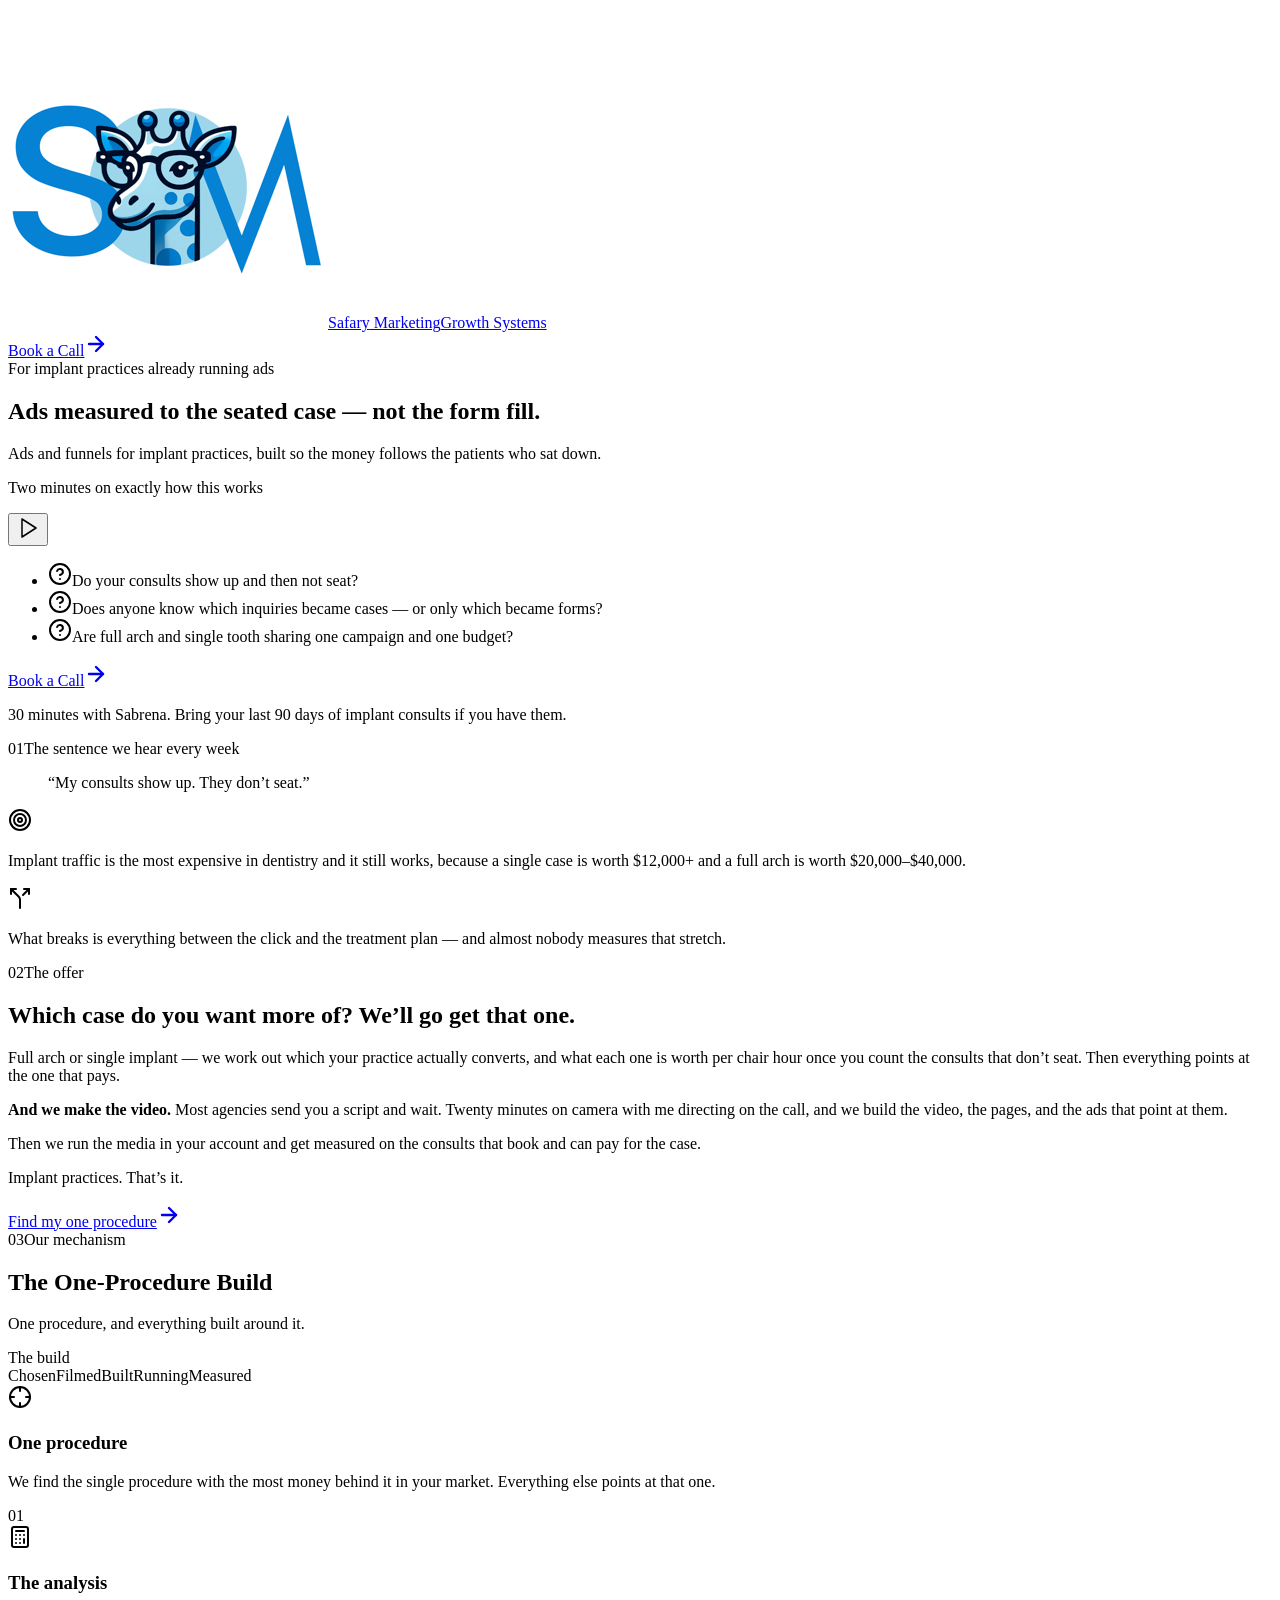
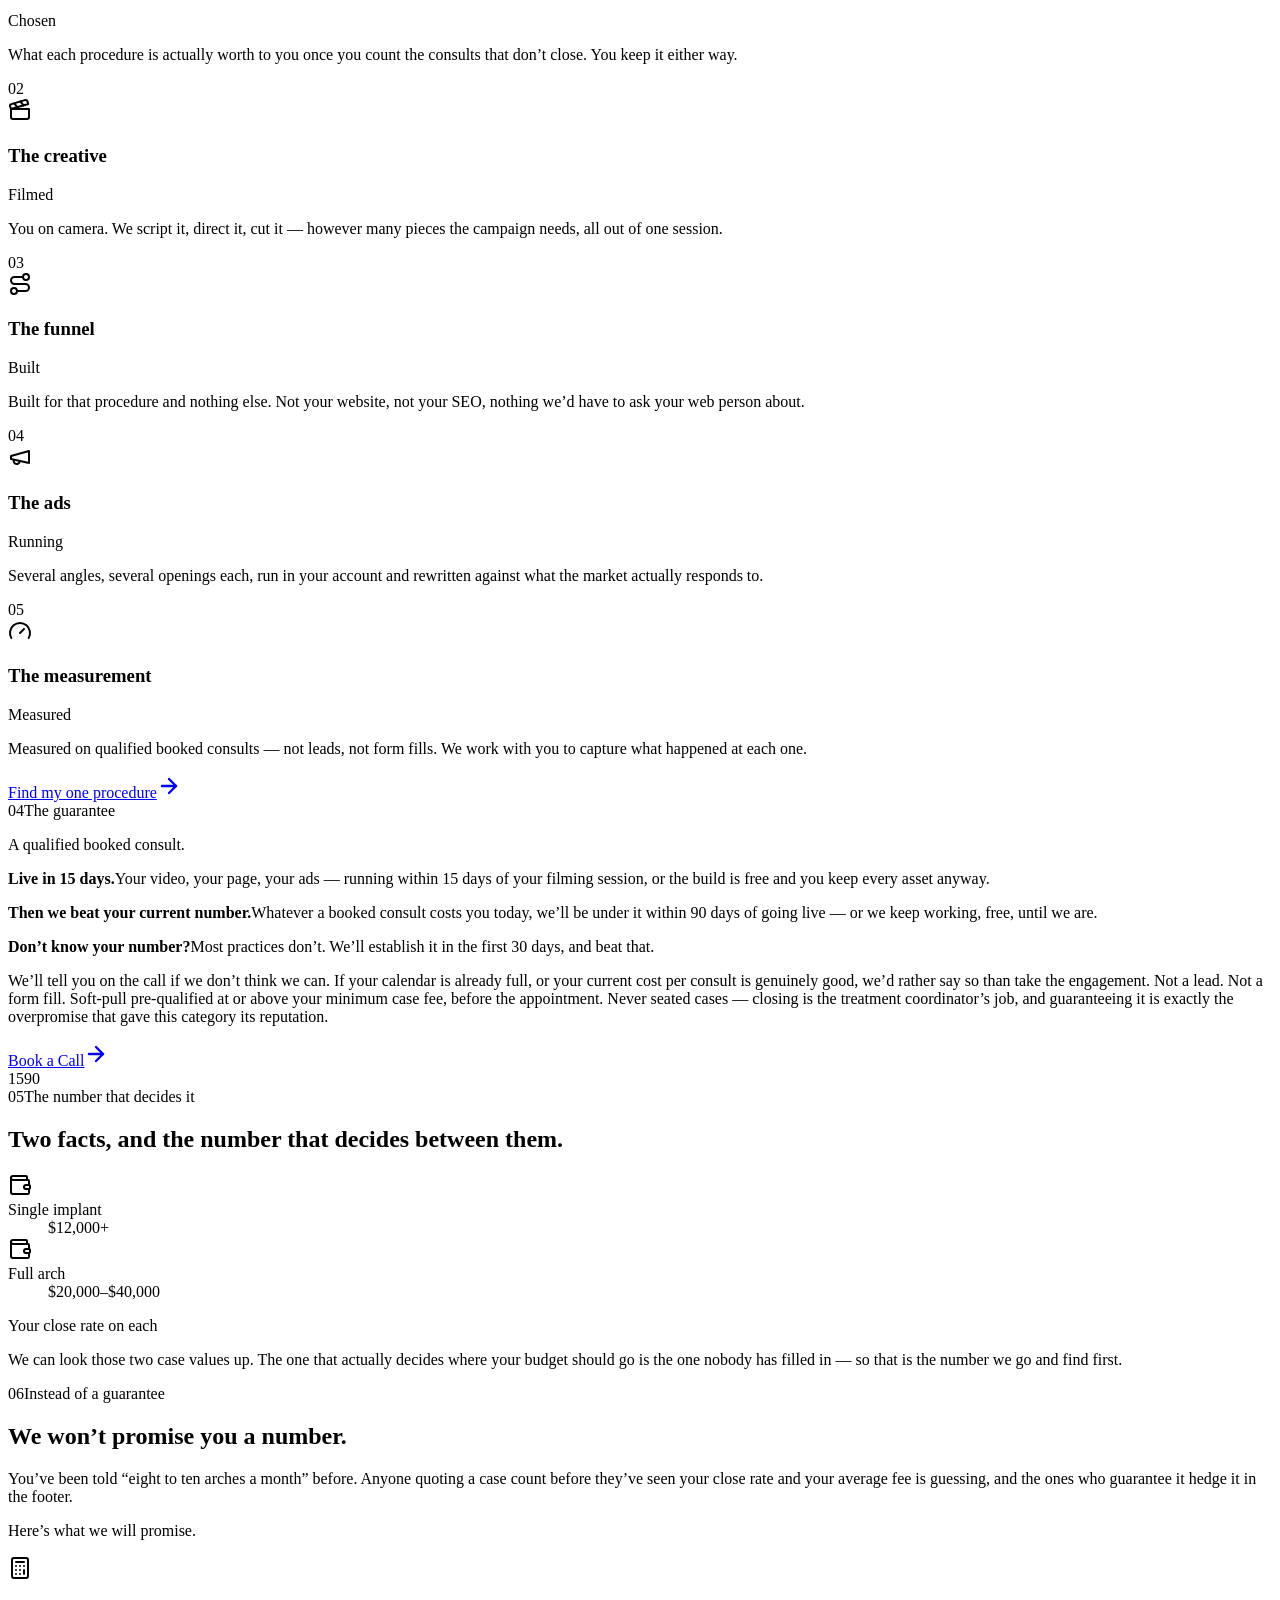
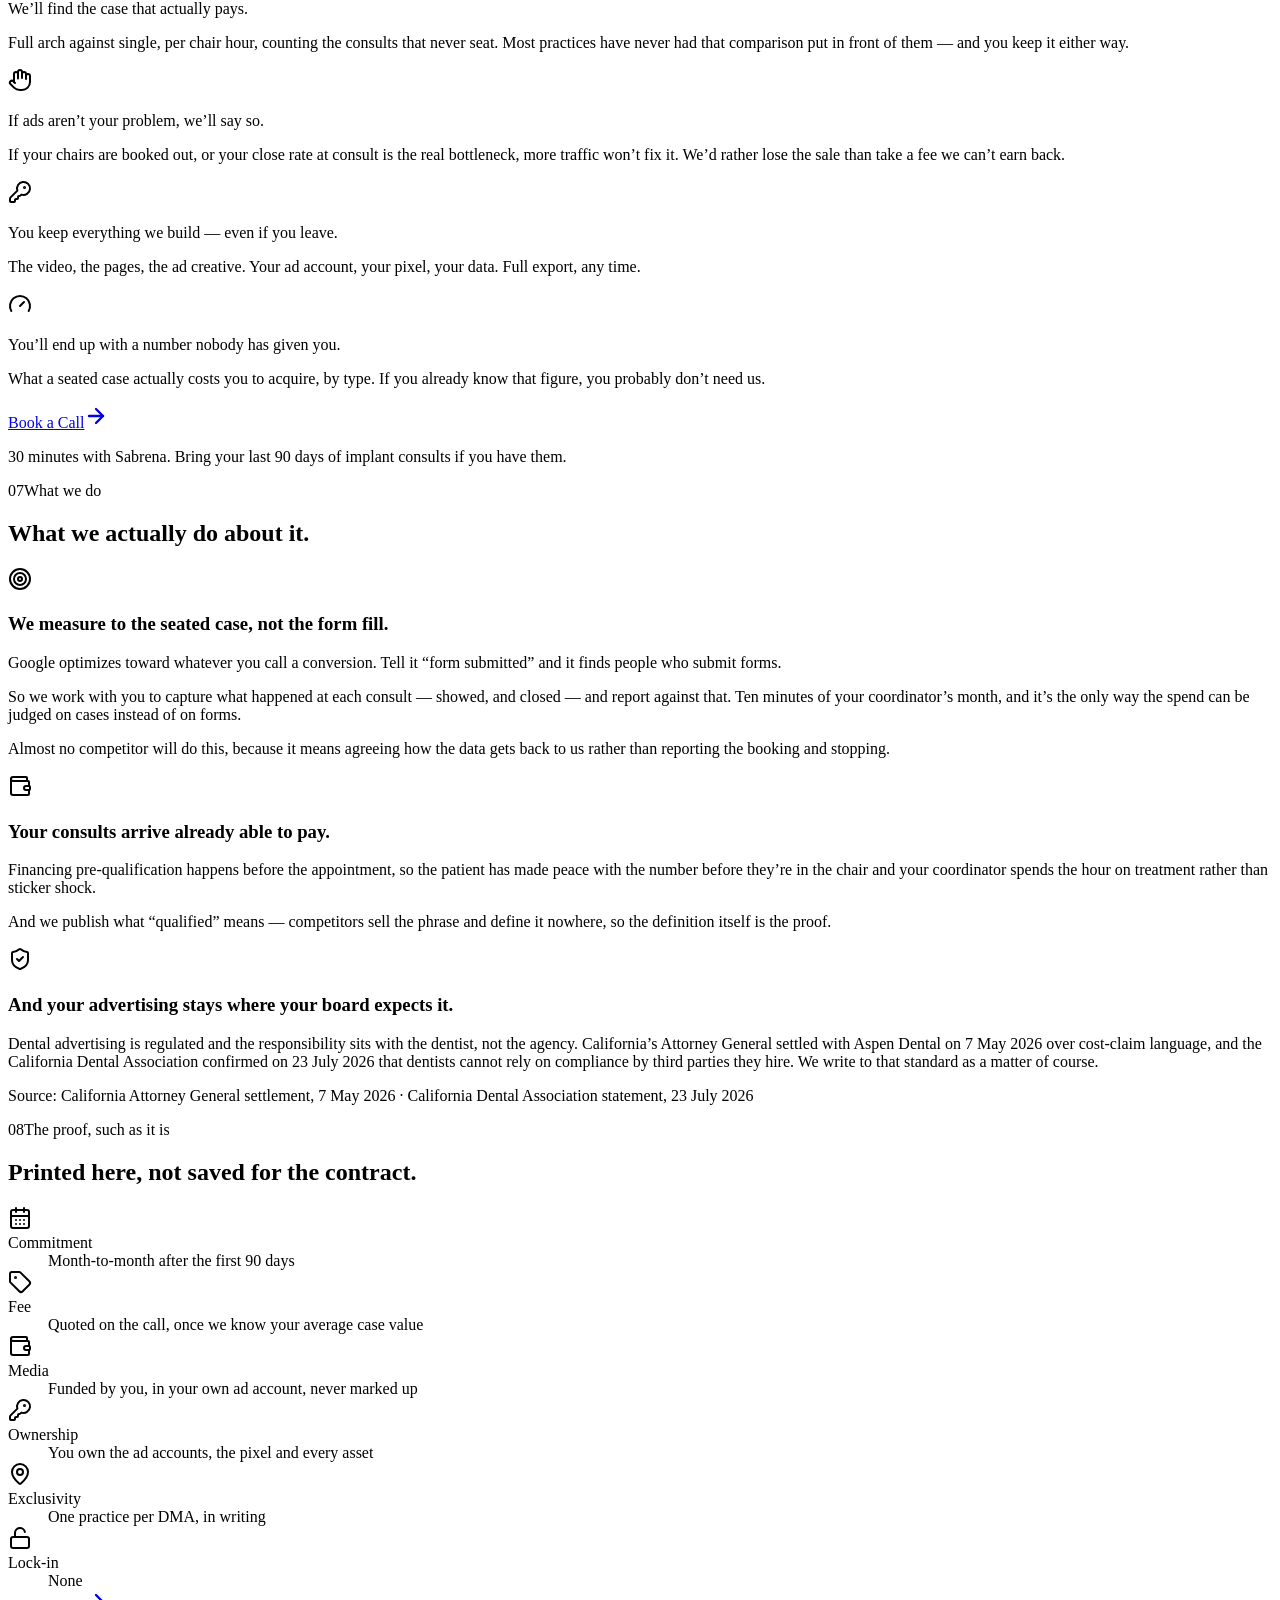
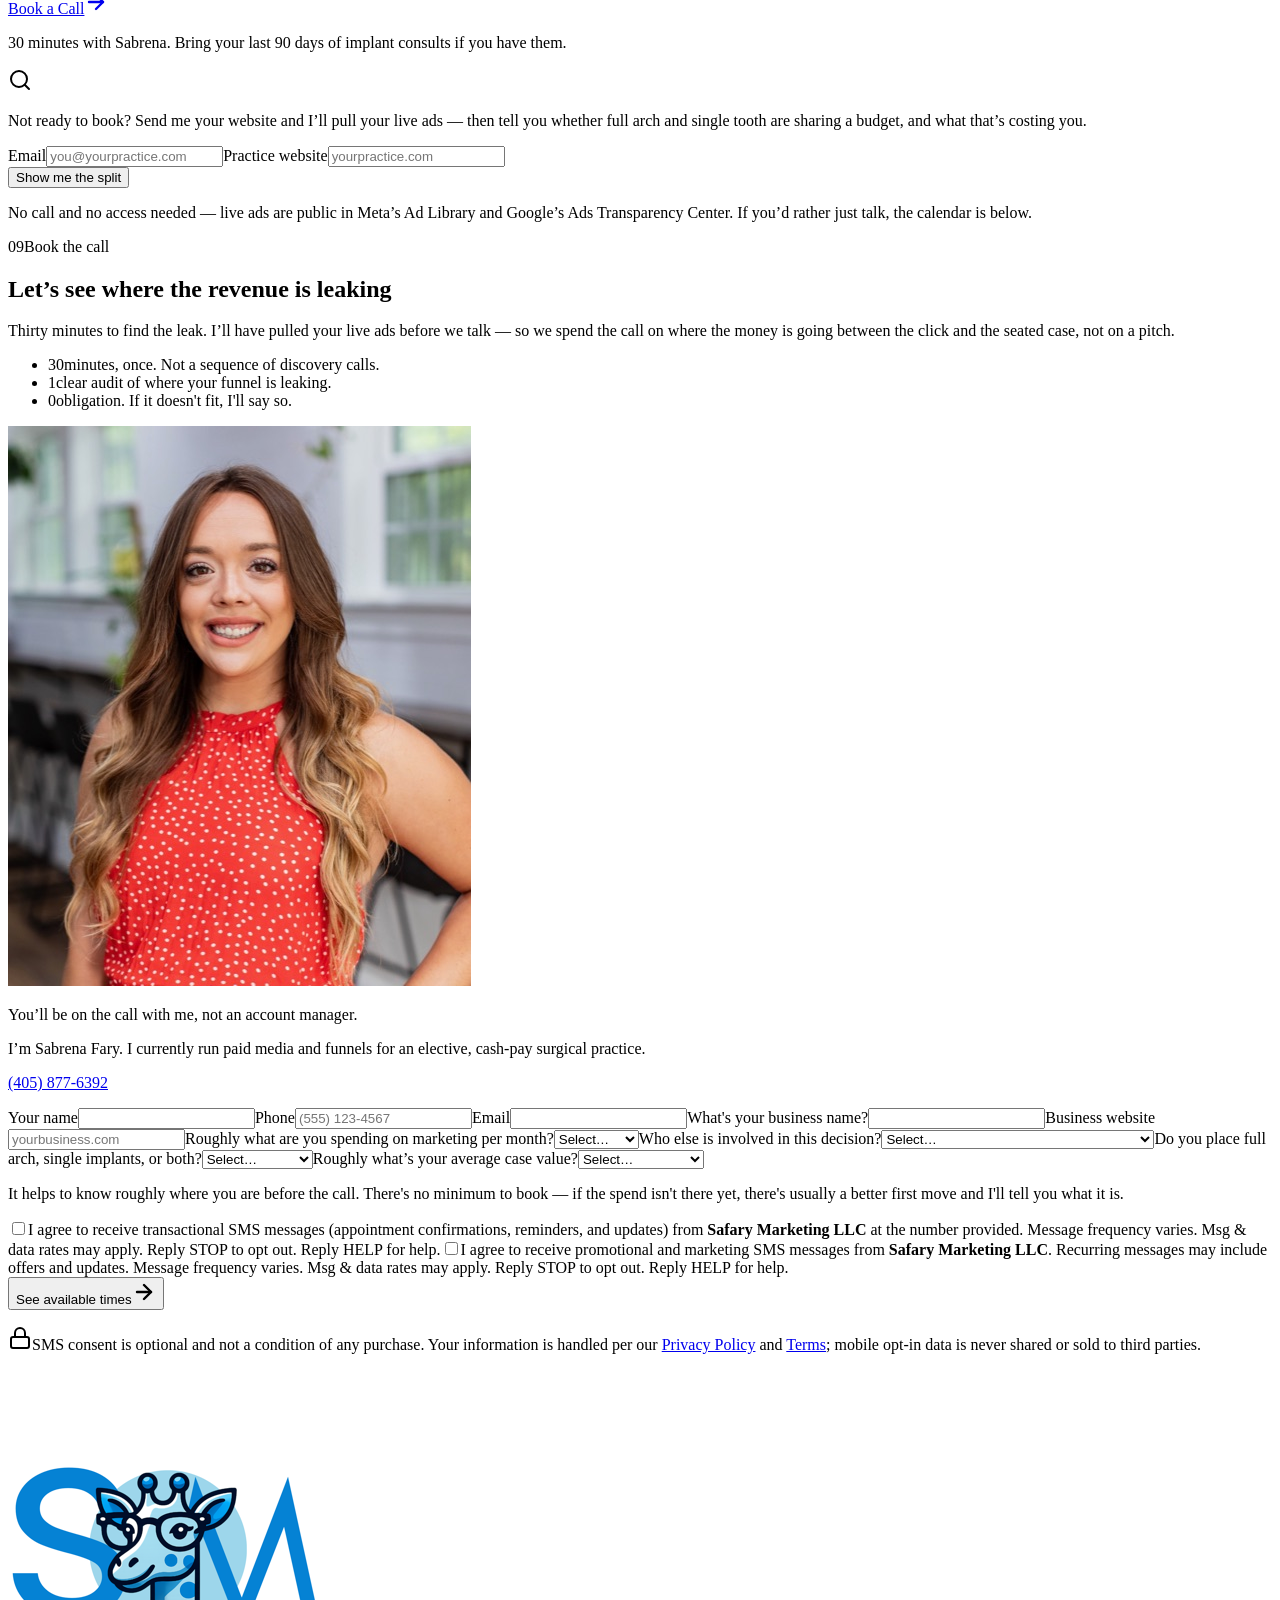
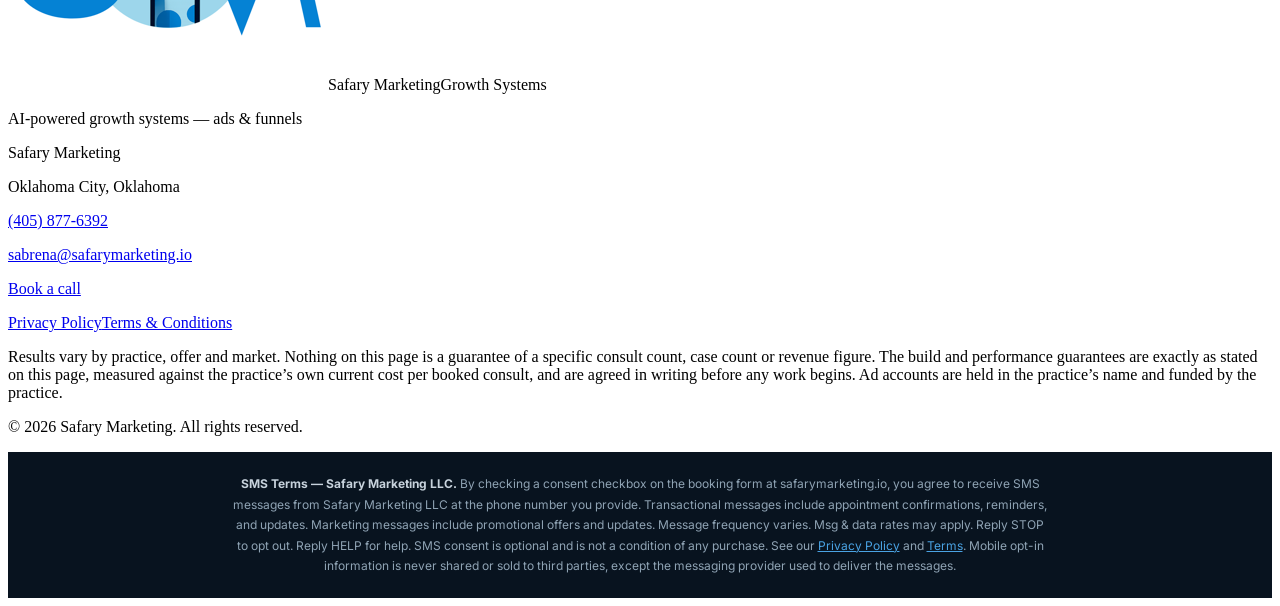
==== commit 3871e06f: "Refresh preview: scroll rail, centred sections, underlines, CTAs" ====
--- a/dental-implants/index.html
+++ b/dental-implants/index.html
@@ -48,11 +48,11 @@
     <link
       href="https://fonts.googleapis.com/css2?family=Inter:wght@400;500;600;700;800;900&family=Instrument+Serif:ital@0;1&family=DM+Mono:wght@400;500&display=swap"
       rel="stylesheet" />
-    <script type="module" crossorigin src="/safary-lp-preview/assets/index-De56iVFv.js"></script>
-    <link rel="stylesheet" crossorigin href="/safary-lp-preview/assets/index-BzDJHggv.css">
+    <script type="module" crossorigin src="/safary-lp-preview/assets/index-KS5mT7_k.js"></script>
+    <link rel="stylesheet" crossorigin href="/safary-lp-preview/assets/index-BT_UodFs.css">
   </head>
   <body>
-    <div id="root"><link rel="preload" as="image" href="/logo.png"/><div class="min-h-screen"><header class="fixed inset-x-0 top-0 z-50 transition-all duration-300 ease-out border-b border-transparent bg-transparent"><div class="container flex h-[76px] items-center justify-between gap-4"><a href="#top" class="shrink-0 transition-opacity hover:opacity-80" aria-label="Safary Marketing — top of page"><span class="inline-flex items-center gap-3"><span class="flex shrink-0 items-center justify-center rounded-lg bg-white transition-colors duration-300 h-10 px-2 border border-white/15"><img src="/logo.png" alt="" class="w-auto object-contain h-7"/></span><span class="flex flex-col"><span class="font-extrabold tracking-[-0.032em] text-[1.12rem]" style="line-height:1.05"><span class="text-white">Safary</span><span class="text-brand"> Marketing</span></span><span class="mono-label mt-[3px] text-[0.58rem] tracking-[0.2em] text-on-dark-muted">Growth Systems</span></span></span></a><div class="flex items-center gap-5"><a href="#book" class="group relative inline-flex items-center gap-2.5 rounded-full bg-brand font-semibold text-white shadow-[0_8px_26px_rgba(13,129,211,0.34)] transition-all duration-200 ease-out hover:-translate-y-0.5 hover:bg-brand-dark hover:shadow-[0_14px_34px_rgba(13,129,211,0.44)] active:translate-y-0 active:scale-[0.975] focus-visible:ring-4 focus-visible:ring-brand/30 focus-visible:outline-none px-5 py-2.5 text-[0.875rem]">Book a Call<svg xmlns="http://www.w3.org/2000/svg" width="24" height="24" viewBox="0 0 24 24" fill="none" stroke="currentColor" stroke-width="2.4" stroke-linecap="round" stroke-linejoin="round" class="lucide lucide-arrow-right size-[1.05em] shrink-0 transition-transform duration-200 ease-out group-hover:translate-x-[3px]"><path d="M5 12h14"></path><path d="m12 5 7 7-7 7"></path></svg></a></div></div></header><main><section id="top" class="grain relative overflow-hidden bg-ink pt-[104px] pb-16 sm:pt-[128px] sm:pb-24"><div aria-hidden="true" class="grid-field pointer-events-none absolute inset-0 opacity-70"></div><div aria-hidden="true" class="pointer-events-none absolute inset-0 bg-gradient-to-b from-ink via-ink/94 to-ink-2/70"></div><div class="container relative"><div class="mx-auto max-w-[52rem] text-center"><div data-reveal="true"><span class="mono-label inline-flex items-center gap-2.5 rounded-full border px-3.5 py-2 border-white/14 bg-white/6 text-[#CFE3F5]"><span aria-hidden="true" class="size-[7px] shrink-0 rounded-full bg-brand shadow-[0_0_0_3px_rgba(13,129,211,0.18)]"></span>For implant practices already running ads</span></div><h1 data-reveal="true" style="--reveal-delay:70ms" class="h-display mx-auto mt-7 max-w-[46rem] text-[clamp(2rem,5.2vw,3.5rem)] text-balance text-white">Ads measured to the seated case —<!-- --> <span class="accent">not the form fill.</span></h1><p data-reveal="true" style="--reveal-delay:140ms" class="mx-auto mt-7 max-w-[36rem] text-[1.06rem] leading-[1.62] text-balance text-on-dark sm:text-[1.15rem]">Ads and funnels for implant practices, built so the money follows the patients who sat down.</p></div><div data-reveal="true" style="--reveal-delay:210ms" class="mx-auto mt-12 max-w-[54rem]"><p class="mono-label text-center text-brand-light">Two minutes on exactly how this works</p><div class="mt-4"><button type="button" aria-label="Video coming shortly" class="relative flex aspect-video w-full cursor-pointer items-center justify-center overflow-hidden rounded-2xl border border-on-dark-line bg-ink-2 shadow-[0_24px_60px_rgba(0,0,0,0.42)] transition-transform duration-200 hover:scale-[1.005] focus-visible:ring-4 focus-visible:ring-brand/30 focus-visible:outline-none"><div aria-hidden="true" class="grid-field pointer-events-none absolute inset-0 opacity-50"></div><span aria-hidden="true" class="relative flex size-16 items-center justify-center rounded-full bg-brand shadow-[0_10px_30px_rgba(13,129,211,0.4)] sm:size-20"><svg xmlns="http://www.w3.org/2000/svg" width="24" height="24" viewBox="0 0 24 24" fill="none" stroke="currentColor" stroke-width="1.5" stroke-linecap="round" stroke-linejoin="round" class="lucide lucide-play ml-1 size-6 fill-white text-white sm:size-7"><polygon points="6 3 20 12 6 21 6 3"></polygon></svg></span></button></div></div><ul data-reveal="true" style="--reveal-delay:260ms" class="mx-auto mt-8 grid max-w-[54rem] items-stretch gap-px overflow-hidden rounded-xl border border-on-dark-line bg-on-dark-line sm:grid-cols-3"><li class="flex h-full flex-col gap-3 bg-ink-2/85 p-5"><span class="flex size-9 shrink-0 items-center justify-center rounded-lg bg-white/10 text-brand-light"><svg xmlns="http://www.w3.org/2000/svg" width="24" height="24" viewBox="0 0 24 24" fill="none" stroke="currentColor" stroke-width="2" stroke-linecap="round" stroke-linejoin="round" class="lucide lucide-circle-help size-[1.125rem]"><circle cx="12" cy="12" r="10"></circle><path d="M9.09 9a3 3 0 0 1 5.83 1c0 2-3 3-3 3"></path><path d="M12 17h.01"></path></svg></span><span class="text-[0.94rem] leading-[1.5] text-on-dark">Do your consults show up and then not seat?</span></li><li class="flex h-full flex-col gap-3 bg-ink-2/85 p-5"><span class="flex size-9 shrink-0 items-center justify-center rounded-lg bg-white/10 text-brand-light"><svg xmlns="http://www.w3.org/2000/svg" width="24" height="24" viewBox="0 0 24 24" fill="none" stroke="currentColor" stroke-width="2" stroke-linecap="round" stroke-linejoin="round" class="lucide lucide-circle-help size-[1.125rem]"><circle cx="12" cy="12" r="10"></circle><path d="M9.09 9a3 3 0 0 1 5.83 1c0 2-3 3-3 3"></path><path d="M12 17h.01"></path></svg></span><span class="text-[0.94rem] leading-[1.5] text-on-dark">Does anyone know which inquiries became cases — or only which became forms?</span></li><li class="flex h-full flex-col gap-3 bg-ink-2/85 p-5"><span class="flex size-9 shrink-0 items-center justify-center rounded-lg bg-white/10 text-brand-light"><svg xmlns="http://www.w3.org/2000/svg" width="24" height="24" viewBox="0 0 24 24" fill="none" stroke="currentColor" stroke-width="2" stroke-linecap="round" stroke-linejoin="round" class="lucide lucide-circle-help size-[1.125rem]"><circle cx="12" cy="12" r="10"></circle><path d="M9.09 9a3 3 0 0 1 5.83 1c0 2-3 3-3 3"></path><path d="M12 17h.01"></path></svg></span><span class="text-[0.94rem] leading-[1.5] text-on-dark">Are full arch and single tooth sharing one campaign and one budget?</span></li></ul><div data-reveal="true" style="--reveal-delay:320ms" class="mt-10 text-center"><a href="#book" class="group relative inline-flex items-center gap-2.5 rounded-full bg-brand font-semibold text-white shadow-[0_8px_26px_rgba(13,129,211,0.34)] transition-all duration-200 ease-out hover:-translate-y-0.5 hover:bg-brand-dark hover:shadow-[0_14px_34px_rgba(13,129,211,0.44)] active:translate-y-0 active:scale-[0.975] focus-visible:ring-4 focus-visible:ring-brand/30 focus-visible:outline-none px-8 py-4 text-[1.03rem] tracking-[-0.01em]">Book a Call<svg xmlns="http://www.w3.org/2000/svg" width="24" height="24" viewBox="0 0 24 24" fill="none" stroke="currentColor" stroke-width="2.4" stroke-linecap="round" stroke-linejoin="round" class="lucide lucide-arrow-right size-[1.05em] shrink-0 transition-transform duration-200 ease-out group-hover:translate-x-[3px]"><path d="M5 12h14"></path><path d="m12 5 7 7-7 7"></path></svg></a><p class="text-[0.875rem] leading-relaxed text-on-dark-muted mx-auto mt-4 max-w-[30rem]">30 minutes with Sabrena. Bring your last 90 days of implant consults if you have them.</p></div></div></section><section class="bubble-field relative border-t border-hairline bg-paper py-20 sm:py-28"><div class="container"><div data-reveal="true" class="max-w-[46rem]"><div class="mono-label flex items-center gap-3.5 text-brand"><span>01</span><span aria-hidden="true" class="h-px w-8 bg-brand/35"></span><span class="text-muted-ink">The sentence we hear every week</span></div><blockquote class="mt-7"><p class="h-section text-ink"><span class="accent">“</span>My consults show up. They don’t seat.<span class="accent">”</span></p></blockquote></div><div class="mt-9 grid items-stretch gap-3.5 sm:grid-cols-2"><div data-reveal="true" style="--reveal-delay:0ms" class="flex h-full flex-col rounded-xl border border-hairline bg-white p-6"><span class="flex size-9 shrink-0 items-center justify-center rounded-lg bg-brand/10 text-brand"><svg xmlns="http://www.w3.org/2000/svg" width="24" height="24" viewBox="0 0 24 24" fill="none" stroke="currentColor" stroke-width="2" stroke-linecap="round" stroke-linejoin="round" class="lucide lucide-target size-[1.125rem]"><circle cx="12" cy="12" r="10"></circle><circle cx="12" cy="12" r="6"></circle><circle cx="12" cy="12" r="2"></circle></svg></span><p class="mt-4 text-[0.98rem] leading-[1.62] text-muted-ink">Implant traffic is the most expensive in dentistry and it still works, because a single case is worth $12,000+ and a full arch is worth $20,000–$40,000.</p></div><div data-reveal="true" style="--reveal-delay:60ms" class="flex h-full flex-col rounded-xl border border-hairline bg-white p-6"><span class="flex size-9 shrink-0 items-center justify-center rounded-lg bg-brand/10 text-brand"><svg xmlns="http://www.w3.org/2000/svg" width="24" height="24" viewBox="0 0 24 24" fill="none" stroke="currentColor" stroke-width="2" stroke-linecap="round" stroke-linejoin="round" class="lucide lucide-split size-[1.125rem]"><path d="M16 3h5v5"></path><path d="M8 3H3v5"></path><path d="M12 22v-8.3a4 4 0 0 0-1.172-2.872L3 3"></path><path d="m15 9 6-6"></path></svg></span><p class="mt-4 text-[0.98rem] leading-[1.62] text-muted-ink">What breaks is everything between the click and the treatment plan — and almost nobody measures that stretch.</p></div></div></div></section><section class="relative border-t border-hairline bg-white py-20 sm:py-28"><div class="container relative"><div data-reveal="true" class="max-w-[46rem]"><div class="mono-label flex items-center gap-3.5 text-brand"><span>02</span><span aria-hidden="true" class="h-px w-8 bg-brand/35"></span><span class="text-muted-ink">The offer</span></div><h2 class="h-section mt-6 text-ink">Which case do you want more of? We’ll go get that one.</h2></div><div data-reveal="true" style="--reveal-delay:80ms" class="mt-8 max-w-[46rem] space-y-5"><p class="text-[1.04rem] leading-[1.68] text-muted-ink"><span>Full arch or single implant — we work out which your practice actually converts, and what each one is worth per chair hour once you count the consults that don’t seat. Then everything points at the one that pays.</span></p><p class="text-[1.04rem] leading-[1.68] text-muted-ink"><span></span><strong class="font-bold text-ink">And we make the video.</strong><span> Most agencies send you a script and wait. Twenty minutes on camera with me directing on the call, and we build the video, the pages, and the ads that point at them.</span></p><p class="text-[1.04rem] leading-[1.68] text-muted-ink"><span>Then we run the media in your account and get measured on the consults that book and can pay for the case.</span></p></div><p data-reveal="true" style="--reveal-delay:160ms" class="mt-10 text-[1.5rem] font-extrabold tracking-[-0.02em] text-ink sm:text-[1.75rem]">Implant practices. That’s it.</p></div></section><section class="relative border-t border-hairline bg-white py-20 sm:py-28"><div class="container"><div data-reveal="true" class="max-w-[46rem]"><div class="mono-label flex items-center gap-3.5 text-brand"><span>03</span><span aria-hidden="true" class="h-px w-8 bg-brand/35"></span><span class="text-muted-ink">Our mechanism</span></div><h2 class="h-section mt-5 text-ink">The One-Procedure Build</h2><p class="mt-5 text-[1.05rem] leading-[1.6] text-muted-ink">One procedure, and everything built around it.</p></div><div class="mt-12 grid items-stretch gap-3.5 sm:grid-cols-2 lg:grid-cols-3"><div data-reveal="true" style="--reveal-delay:0ms" class="flex h-full flex-col rounded-2xl border p-6 sm:p-7 border-brand bg-brand text-white"><div class="flex items-start justify-between gap-4"><span class="flex size-11 shrink-0 items-center justify-center rounded-xl bg-white/15 text-white"><svg xmlns="http://www.w3.org/2000/svg" width="24" height="24" viewBox="0 0 24 24" fill="none" stroke="currentColor" stroke-width="2" stroke-linecap="round" stroke-linejoin="round" class="lucide lucide-crosshair size-[1.35rem]"><circle cx="12" cy="12" r="10"></circle><line x1="22" x2="18" y1="12" y2="12"></line><line x1="6" x2="2" y1="12" y2="12"></line><line x1="12" x2="12" y1="6" y2="2"></line><line x1="12" x2="12" y1="22" y2="18"></line></svg></span></div><h3 class="mt-4 text-[1.08rem] font-extrabold tracking-[-0.015em] text-white">One procedure</h3><p class="mt-2.5 text-[0.93rem] leading-[1.55] text-white/90">We find the single procedure with the most money behind it in your market. Everything else points at that one.</p></div><div data-reveal="true" style="--reveal-delay:70ms" class="flex h-full flex-col rounded-2xl border p-6 sm:p-7 border-hairline bg-paper"><div class="flex items-start justify-between gap-4"><span class="flex size-11 shrink-0 items-center justify-center rounded-xl bg-brand/10 text-brand"><svg xmlns="http://www.w3.org/2000/svg" width="24" height="24" viewBox="0 0 24 24" fill="none" stroke="currentColor" stroke-width="2" stroke-linecap="round" stroke-linejoin="round" class="lucide lucide-calculator size-[1.35rem]"><rect width="16" height="20" x="4" y="2" rx="2"></rect><line x1="8" x2="16" y1="6" y2="6"></line><line x1="16" x2="16" y1="14" y2="18"></line><path d="M16 10h.01"></path><path d="M12 10h.01"></path><path d="M8 10h.01"></path><path d="M12 14h.01"></path><path d="M8 14h.01"></path><path d="M12 18h.01"></path><path d="M8 18h.01"></path></svg></span><span class="mono-label text-brand">01</span></div><h3 class="mt-4 text-[1.08rem] font-extrabold tracking-[-0.015em] text-ink">The analysis</h3><p class="mt-2.5 text-[0.93rem] leading-[1.55] text-muted-ink">What each procedure is actually worth to you once you count the consults that don’t close. You keep it either way.</p></div><div data-reveal="true" style="--reveal-delay:140ms" class="flex h-full flex-col rounded-2xl border p-6 sm:p-7 border-hairline bg-paper"><div class="flex items-start justify-between gap-4"><span class="flex size-11 shrink-0 items-center justify-center rounded-xl bg-brand/10 text-brand"><svg xmlns="http://www.w3.org/2000/svg" width="24" height="24" viewBox="0 0 24 24" fill="none" stroke="currentColor" stroke-width="2" stroke-linecap="round" stroke-linejoin="round" class="lucide lucide-clapperboard size-[1.35rem]"><path d="M20.2 6 3 11l-.9-2.4c-.3-1.1.3-2.2 1.3-2.5l13.5-4c1.1-.3 2.2.3 2.5 1.3Z"></path><path d="m6.2 5.3 3.1 3.9"></path><path d="m12.4 3.4 3.1 4"></path><path d="M3 11h18v8a2 2 0 0 1-2 2H5a2 2 0 0 1-2-2Z"></path></svg></span><span class="mono-label text-brand">02</span></div><h3 class="mt-4 text-[1.08rem] font-extrabold tracking-[-0.015em] text-ink">The creative</h3><p class="mt-2.5 text-[0.93rem] leading-[1.55] text-muted-ink">You on camera. We script it, direct it, cut it — however many pieces the campaign needs, all out of one session.</p></div><div data-reveal="true" style="--reveal-delay:210ms" class="flex h-full flex-col rounded-2xl border p-6 sm:p-7 border-hairline bg-paper"><div class="flex items-start justify-between gap-4"><span class="flex size-11 shrink-0 items-center justify-center rounded-xl bg-brand/10 text-brand"><svg xmlns="http://www.w3.org/2000/svg" width="24" height="24" viewBox="0 0 24 24" fill="none" stroke="currentColor" stroke-width="2" stroke-linecap="round" stroke-linejoin="round" class="lucide lucide-route size-[1.35rem]"><circle cx="6" cy="19" r="3"></circle><path d="M9 19h8.5a3.5 3.5 0 0 0 0-7h-11a3.5 3.5 0 0 1 0-7H15"></path><circle cx="18" cy="5" r="3"></circle></svg></span><span class="mono-label text-brand">03</span></div><h3 class="mt-4 text-[1.08rem] font-extrabold tracking-[-0.015em] text-ink">The funnel</h3><p class="mt-2.5 text-[0.93rem] leading-[1.55] text-muted-ink">Built for that procedure and nothing else. Not your website, not your SEO, nothing we’d have to ask your web person about.</p></div><div data-reveal="true" style="--reveal-delay:280ms" class="flex h-full flex-col rounded-2xl border p-6 sm:p-7 border-hairline bg-paper"><div class="flex items-start justify-between gap-4"><span class="flex size-11 shrink-0 items-center justify-center rounded-xl bg-brand/10 text-brand"><svg xmlns="http://www.w3.org/2000/svg" width="24" height="24" viewBox="0 0 24 24" fill="none" stroke="currentColor" stroke-width="2" stroke-linecap="round" stroke-linejoin="round" class="lucide lucide-megaphone size-[1.35rem]"><path d="m3 11 18-5v12L3 14v-3z"></path><path d="M11.6 16.8a3 3 0 1 1-5.8-1.6"></path></svg></span><span class="mono-label text-brand">04</span></div><h3 class="mt-4 text-[1.08rem] font-extrabold tracking-[-0.015em] text-ink">The ads</h3><p class="mt-2.5 text-[0.93rem] leading-[1.55] text-muted-ink">Several angles, several openings each, run in your account and rewritten against what the market actually responds to.</p></div><div data-reveal="true" style="--reveal-delay:350ms" class="flex h-full flex-col rounded-2xl border p-6 sm:p-7 border-hairline bg-paper"><div class="flex items-start justify-between gap-4"><span class="flex size-11 shrink-0 items-center justify-center rounded-xl bg-brand/10 text-brand"><svg xmlns="http://www.w3.org/2000/svg" width="24" height="24" viewBox="0 0 24 24" fill="none" stroke="currentColor" stroke-width="2" stroke-linecap="round" stroke-linejoin="round" class="lucide lucide-gauge size-[1.35rem]"><path d="m12 14 4-4"></path><path d="M3.34 19a10 10 0 1 1 17.32 0"></path></svg></span><span class="mono-label text-brand">05</span></div><h3 class="mt-4 text-[1.08rem] font-extrabold tracking-[-0.015em] text-ink">The measurement</h3><p class="mt-2.5 text-[0.93rem] leading-[1.55] text-muted-ink">Measured on qualified booked consults — not leads, not form fills. We work with you to capture what happened at each one.</p></div></div><div data-reveal="true" class="mt-10"><a href="#book" class="group relative inline-flex items-center gap-2.5 rounded-full bg-brand font-semibold text-white shadow-[0_8px_26px_rgba(13,129,211,0.34)] transition-all duration-200 ease-out hover:-translate-y-0.5 hover:bg-brand-dark hover:shadow-[0_14px_34px_rgba(13,129,211,0.44)] active:translate-y-0 active:scale-[0.975] focus-visible:ring-4 focus-visible:ring-brand/30 focus-visible:outline-none px-8 py-4 text-[1.03rem] tracking-[-0.01em]">Find my one procedure<svg xmlns="http://www.w3.org/2000/svg" width="24" height="24" viewBox="0 0 24 24" fill="none" stroke="currentColor" stroke-width="2.4" stroke-linecap="round" stroke-linejoin="round" class="lucide lucide-arrow-right size-[1.05em] shrink-0 transition-transform duration-200 ease-out group-hover:translate-x-[3px]"><path d="M5 12h14"></path><path d="m12 5 7 7-7 7"></path></svg></a></div></div></section><section class="grain relative overflow-hidden border-t border-hairline bg-ink py-12 sm:py-14"><div aria-hidden="true" class="grid-field pointer-events-none absolute inset-0 opacity-60"></div><div class="container relative"><div data-reveal="true" class="flex flex-wrap items-baseline justify-between gap-x-8 gap-y-3"><div class="mono-label flex items-center gap-3.5 text-brand-light"><span>04</span><span aria-hidden="true" class="h-px w-8 bg-white/25"></span><span class="text-on-dark-muted">The guarantee</span></div><p class="text-[1.02rem] font-extrabold tracking-[-0.02em] text-white">A qualified booked consult.</p></div><div data-reveal="true" style="--reveal-delay:60ms" class="mt-7 grid gap-x-8 gap-y-5 lg:grid-cols-3"><p class="text-[0.97rem] leading-[1.55] text-on-dark"><strong class="block font-extrabold text-white">Live in 15 days.</strong>Your video, your page, your ads — running within 15 days of your filming session, or the build is free and you keep every asset anyway.</p><p class="text-[0.97rem] leading-[1.55] text-on-dark"><strong class="block font-extrabold text-white">Then we beat your current number.</strong>Whatever a booked consult costs you today, we’ll be under it within 90 days of going live — or we keep working, free, until we are.</p><p class="text-[0.97rem] leading-[1.55] text-on-dark"><strong class="block font-extrabold text-white">Don’t know your number?</strong>Most practices don’t. We’ll establish it in the first 30 days, and beat that.</p></div><p data-reveal="true" style="--reveal-delay:120ms" class="mt-7 max-w-[62rem] border-t border-on-dark-line pt-5 text-[0.88rem] leading-[1.55] text-on-dark-muted italic">We’ll tell you on the call if we don’t think we can. If your calendar is already full, or your current cost per consult is genuinely good, we’d rather say so than take the engagement.<!-- --> <span class="not-italic">Not a lead. Not a form fill. Soft-pull pre-qualified at or above your minimum case fee, before the appointment. Never seated cases — closing is the treatment coordinator’s job, and guaranteeing it is exactly the overpromise that gave this category its reputation.</span></p></div><div aria-hidden="true" class="pointer-events-none absolute -right-4 -bottom-6 hidden select-none items-baseline gap-6 opacity-[0.13] xl:flex"><span class="numeral text-[9rem] text-brand">15</span><span class="numeral text-[9rem] text-brand">90</span></div></section><section class="bubble-field relative border-t border-hairline bg-paper py-16 sm:py-20"><div class="container relative"><div data-reveal="true" class="max-w-[46rem]"><div class="mono-label flex items-center gap-3.5 text-brand"><span>05</span><span aria-hidden="true" class="h-px w-8 bg-brand/35"></span><span class="text-muted-ink">The number that decides it</span></div><h2 class="h-section mt-5 text-ink">Two facts, and the number that decides between them.</h2></div><div data-reveal="true" style="--reveal-delay:80ms" class="mt-10 max-w-[46rem] rounded-2xl border border-hairline bg-white p-7 sm:p-9"><dl class="grid items-stretch gap-3.5 sm:grid-cols-2"><div class="flex h-full flex-col rounded-xl border border-hairline bg-paper p-5"><span class="flex size-9 shrink-0 items-center justify-center rounded-lg bg-brand/10 text-brand"><svg xmlns="http://www.w3.org/2000/svg" width="24" height="24" viewBox="0 0 24 24" fill="none" stroke="currentColor" stroke-width="2" stroke-linecap="round" stroke-linejoin="round" class="lucide lucide-wallet size-[1.125rem]"><path d="M19 7V4a1 1 0 0 0-1-1H5a2 2 0 0 0 0 4h15a1 1 0 0 1 1 1v4h-3a2 2 0 0 0 0 4h3a1 1 0 0 0 1-1v-2a1 1 0 0 0-1-1"></path><path d="M3 5v14a2 2 0 0 0 2 2h15a1 1 0 0 0 1-1v-4"></path></svg></span><dt class="mono-label mt-4 text-muted-ink">Single implant</dt><dd class="numeral mt-2 text-[1.9rem] text-brand">$12,000+</dd></div><div class="flex h-full flex-col rounded-xl border border-hairline bg-paper p-5"><span class="flex size-9 shrink-0 items-center justify-center rounded-lg bg-brand/10 text-brand"><svg xmlns="http://www.w3.org/2000/svg" width="24" height="24" viewBox="0 0 24 24" fill="none" stroke="currentColor" stroke-width="2" stroke-linecap="round" stroke-linejoin="round" class="lucide lucide-wallet size-[1.125rem]"><path d="M19 7V4a1 1 0 0 0-1-1H5a2 2 0 0 0 0 4h15a1 1 0 0 1 1 1v4h-3a2 2 0 0 0 0 4h3a1 1 0 0 0 1-1v-2a1 1 0 0 0-1-1"></path><path d="M3 5v14a2 2 0 0 0 2 2h15a1 1 0 0 0 1-1v-4"></path></svg></span><dt class="mono-label mt-4 text-muted-ink">Full arch</dt><dd class="numeral mt-2 text-[1.9rem] text-brand">$20,000–$40,000</dd></div></dl><div class="mt-3.5 flex flex-wrap items-center justify-between gap-3 rounded-xl border-2 border-dashed border-brand/45 bg-brand/5 p-5"><span class="text-[1rem] font-semibold text-ink">Your close rate on each</span><span aria-label="blank, to be filled in together" class="h-9 w-[9rem] rounded-md border-2 border-dashed border-brand/60 bg-white"></span></div><p class="mt-7 border-t border-hairline pt-5 text-[0.92rem] leading-[1.6] text-muted-ink">We can look those two case values up. The one that actually decides where your budget should go is the one nobody has filled in — so that is the number we go and find first.</p></div></div></section><section class="relative border-t border-hairline bg-white py-20 sm:py-28"><div class="container"><div data-reveal="true" class="max-w-[46rem]"><div class="mono-label flex items-center gap-3.5 text-brand"><span>06</span><span aria-hidden="true" class="h-px w-8 bg-brand/35"></span><span class="text-muted-ink">Instead of a guarantee</span></div><h2 class="h-section mt-5 text-ink">We won’t promise you a number.</h2><p class="mt-6 text-[1.05rem] leading-[1.65] text-muted-ink">You’ve been told “eight to ten arches a month” before. Anyone quoting a case count before they’ve seen your close rate and your average fee is guessing, and the ones who guarantee it hedge it in the footer.</p><p class="mt-5 text-[1.05rem] leading-[1.6] font-bold text-ink">Here’s what we will promise.</p></div><div class="mt-10 grid items-stretch gap-3.5 sm:grid-cols-2"><div data-reveal="true" style="--reveal-delay:0ms" class="flex h-full flex-col rounded-xl border border-hairline bg-paper p-6"><span class="flex size-9 shrink-0 items-center justify-center rounded-lg bg-brand/10 text-brand"><svg xmlns="http://www.w3.org/2000/svg" width="24" height="24" viewBox="0 0 24 24" fill="none" stroke="currentColor" stroke-width="2" stroke-linecap="round" stroke-linejoin="round" class="lucide lucide-calculator size-[1.125rem]"><rect width="16" height="20" x="4" y="2" rx="2"></rect><line x1="8" x2="16" y1="6" y2="6"></line><line x1="16" x2="16" y1="14" y2="18"></line><path d="M16 10h.01"></path><path d="M12 10h.01"></path><path d="M8 10h.01"></path><path d="M12 14h.01"></path><path d="M8 14h.01"></path><path d="M12 18h.01"></path><path d="M8 18h.01"></path></svg></span><p class="mt-4 text-[1rem] leading-snug font-bold tracking-[-0.015em] text-ink">We’ll find the case that actually pays.</p><p class="mt-2.5 text-[0.93rem] leading-[1.6] text-muted-ink">Full arch against single, per chair hour, counting the consults that never seat. Most practices have never had that comparison put in front of them — and you keep it either way.</p></div><div data-reveal="true" style="--reveal-delay:60ms" class="flex h-full flex-col rounded-xl border border-hairline bg-paper p-6"><span class="flex size-9 shrink-0 items-center justify-center rounded-lg bg-brand/10 text-brand"><svg xmlns="http://www.w3.org/2000/svg" width="24" height="24" viewBox="0 0 24 24" fill="none" stroke="currentColor" stroke-width="2" stroke-linecap="round" stroke-linejoin="round" class="lucide lucide-hand size-[1.125rem]"><path d="M18 11V6a2 2 0 0 0-2-2a2 2 0 0 0-2 2"></path><path d="M14 10V4a2 2 0 0 0-2-2a2 2 0 0 0-2 2v2"></path><path d="M10 10.5V6a2 2 0 0 0-2-2a2 2 0 0 0-2 2v8"></path><path d="M18 8a2 2 0 1 1 4 0v6a8 8 0 0 1-8 8h-2c-2.8 0-4.5-.86-5.99-2.34l-3.6-3.6a2 2 0 0 1 2.83-2.82L7 15"></path></svg></span><p class="mt-4 text-[1rem] leading-snug font-bold tracking-[-0.015em] text-ink">If ads aren’t your problem, we’ll say so.</p><p class="mt-2.5 text-[0.93rem] leading-[1.6] text-muted-ink">If your chairs are booked out, or your close rate at consult is the real bottleneck, more traffic won’t fix it. We’d rather lose the sale than take a fee we can’t earn back.</p></div><div data-reveal="true" style="--reveal-delay:120ms" class="flex h-full flex-col rounded-xl border border-hairline bg-paper p-6"><span class="flex size-9 shrink-0 items-center justify-center rounded-lg bg-brand/10 text-brand"><svg xmlns="http://www.w3.org/2000/svg" width="24" height="24" viewBox="0 0 24 24" fill="none" stroke="currentColor" stroke-width="2" stroke-linecap="round" stroke-linejoin="round" class="lucide lucide-key-round size-[1.125rem]"><path d="M2.586 17.414A2 2 0 0 0 2 18.828V21a1 1 0 0 0 1 1h3a1 1 0 0 0 1-1v-1a1 1 0 0 1 1-1h1a1 1 0 0 0 1-1v-1a1 1 0 0 1 1-1h.172a2 2 0 0 0 1.414-.586l.814-.814a6.5 6.5 0 1 0-4-4z"></path><circle cx="16.5" cy="7.5" r=".5" fill="currentColor"></circle></svg></span><p class="mt-4 text-[1rem] leading-snug font-bold tracking-[-0.015em] text-ink">You keep everything we build — even if you leave.</p><p class="mt-2.5 text-[0.93rem] leading-[1.6] text-muted-ink">The video, the pages, the ad creative. Your ad account, your pixel, your data. Full export, any time.</p></div><div data-reveal="true" style="--reveal-delay:180ms" class="flex h-full flex-col rounded-xl border border-hairline bg-paper p-6"><span class="flex size-9 shrink-0 items-center justify-center rounded-lg bg-brand/10 text-brand"><svg xmlns="http://www.w3.org/2000/svg" width="24" height="24" viewBox="0 0 24 24" fill="none" stroke="currentColor" stroke-width="2" stroke-linecap="round" stroke-linejoin="round" class="lucide lucide-gauge size-[1.125rem]"><path d="m12 14 4-4"></path><path d="M3.34 19a10 10 0 1 1 17.32 0"></path></svg></span><p class="mt-4 text-[1rem] leading-snug font-bold tracking-[-0.015em] text-ink">You’ll end up with a number nobody has given you.</p><p class="mt-2.5 text-[0.93rem] leading-[1.6] text-muted-ink">What a seated case actually costs you to acquire, by type. If you already know that figure, you probably don’t need us.</p></div></div></div></section><section class="bubble-field relative border-t border-hairline bg-paper py-20 sm:py-28"><div class="container"><div data-reveal="true" class="max-w-[44rem]"><div class="mono-label flex items-center gap-3.5 text-brand"><span>07</span><span aria-hidden="true" class="h-px w-8 bg-brand/35"></span><span class="text-muted-ink">What we do</span></div><h2 class="h-section mt-5 text-ink">What we actually do about it.</h2></div><div class="mt-12 grid items-stretch gap-3.5 sm:grid-cols-2 lg:grid-cols-3"><article data-reveal="true" style="--reveal-delay:0ms" class="flex h-full flex-col rounded-xl border border-hairline bg-white p-6 sm:p-7"><span class="flex size-9 shrink-0 items-center justify-center rounded-lg bg-brand/10 text-brand"><svg xmlns="http://www.w3.org/2000/svg" width="24" height="24" viewBox="0 0 24 24" fill="none" stroke="currentColor" stroke-width="2" stroke-linecap="round" stroke-linejoin="round" class="lucide lucide-target size-[1.125rem]"><circle cx="12" cy="12" r="10"></circle><circle cx="12" cy="12" r="6"></circle><circle cx="12" cy="12" r="2"></circle></svg></span><h3 class="mt-4 text-[1.08rem] leading-snug font-bold tracking-[-0.015em] text-ink">We measure to the seated case, not the form fill.</h3><p class="mt-3.5 text-[0.95rem] leading-[1.62] text-muted-ink">Google optimizes toward whatever you call a conversion. Tell it “form submitted” and it finds people who submit forms.</p><p class="mt-3.5 text-[0.95rem] leading-[1.62] text-muted-ink">So we work with you to capture what happened at each consult — showed, and closed — and report against that. Ten minutes of your coordinator’s month, and it’s the only way the spend can be judged on cases instead of on forms.</p><p class="mt-4 text-[0.95rem] leading-[1.6] font-semibold text-ink">Almost no competitor will do this, because it means agreeing how the data gets back to us rather than reporting the booking and stopping.</p></article><article data-reveal="true" style="--reveal-delay:50ms" class="flex h-full flex-col rounded-xl border border-hairline bg-white p-6 sm:p-7"><span class="flex size-9 shrink-0 items-center justify-center rounded-lg bg-brand/10 text-brand"><svg xmlns="http://www.w3.org/2000/svg" width="24" height="24" viewBox="0 0 24 24" fill="none" stroke="currentColor" stroke-width="2" stroke-linecap="round" stroke-linejoin="round" class="lucide lucide-wallet size-[1.125rem]"><path d="M19 7V4a1 1 0 0 0-1-1H5a2 2 0 0 0 0 4h15a1 1 0 0 1 1 1v4h-3a2 2 0 0 0 0 4h3a1 1 0 0 0 1-1v-2a1 1 0 0 0-1-1"></path><path d="M3 5v14a2 2 0 0 0 2 2h15a1 1 0 0 0 1-1v-4"></path></svg></span><h3 class="mt-4 text-[1.08rem] leading-snug font-bold tracking-[-0.015em] text-ink">Your consults arrive already able to pay.</h3><p class="mt-3.5 text-[0.95rem] leading-[1.62] text-muted-ink">Financing pre-qualification happens before the appointment, so the patient has made peace with the number before they’re in the chair and your coordinator spends the hour on treatment rather than sticker shock.</p><p class="mt-4 text-[0.95rem] leading-[1.6] font-semibold text-ink">And we publish what “qualified” means — competitors sell the phrase and define it nowhere, so the definition itself is the proof.</p></article><article data-reveal="true" style="--reveal-delay:100ms" class="flex h-full flex-col rounded-xl border border-hairline bg-white p-6 sm:p-7"><span class="flex size-9 shrink-0 items-center justify-center rounded-lg bg-brand/10 text-brand"><svg xmlns="http://www.w3.org/2000/svg" width="24" height="24" viewBox="0 0 24 24" fill="none" stroke="currentColor" stroke-width="2" stroke-linecap="round" stroke-linejoin="round" class="lucide lucide-shield-check size-[1.125rem]"><path d="M20 13c0 5-3.5 7.5-7.66 8.95a1 1 0 0 1-.67-.01C7.5 20.5 4 18 4 13V6a1 1 0 0 1 1-1c2 0 4.5-1.2 6.24-2.72a1.17 1.17 0 0 1 1.52 0C14.51 3.81 17 5 19 5a1 1 0 0 1 1 1z"></path><path d="m9 12 2 2 4-4"></path></svg></span><h3 class="mt-4 text-[1.08rem] leading-snug font-bold tracking-[-0.015em] text-ink">And your advertising stays where your board expects it.</h3><p class="mt-3.5 text-[0.95rem] leading-[1.62] text-muted-ink">Dental advertising is regulated and the responsibility sits with the dentist, not the agency. California’s Attorney General settled with Aspen Dental on 7 May 2026 over cost-claim language, and the California Dental Association confirmed on 23 July 2026 that dentists cannot rely on compliance by third parties they hire. We write to that standard as a matter of course.</p><p class="mono-label mt-5 leading-[1.7] text-muted-ink normal-case tracking-[0.04em]">Source: <!-- -->California Attorney General settlement, 7 May 2026 · California Dental Association statement, 23 July 2026</p></article></div></div></section><section class="relative border-t border-hairline bg-white py-20 sm:py-24"><div class="container"><div data-reveal="true" class="max-w-[44rem]"><div class="mono-label flex items-center gap-3.5 text-brand"><span>08</span><span aria-hidden="true" class="h-px w-8 bg-brand/35"></span><span class="text-muted-ink">The proof, such as it is</span></div><h2 class="h-section mt-5 text-ink">Printed here, <span class="accent">not saved for the contract.</span></h2></div><div class="mt-10 grid items-stretch gap-3.5 sm:grid-cols-2 lg:grid-cols-3"><div data-reveal="true" style="--reveal-delay:0ms" class="flex h-full flex-col rounded-xl border border-hairline bg-paper p-5"><span class="flex size-9 shrink-0 items-center justify-center rounded-lg bg-brand/10 text-brand"><svg xmlns="http://www.w3.org/2000/svg" width="24" height="24" viewBox="0 0 24 24" fill="none" stroke="currentColor" stroke-width="2" stroke-linecap="round" stroke-linejoin="round" class="lucide lucide-calendar-days size-[1.125rem]"><path d="M8 2v4"></path><path d="M16 2v4"></path><rect width="18" height="18" x="3" y="4" rx="2"></rect><path d="M3 10h18"></path><path d="M8 14h.01"></path><path d="M12 14h.01"></path><path d="M16 14h.01"></path><path d="M8 18h.01"></path><path d="M12 18h.01"></path><path d="M16 18h.01"></path></svg></span><dt class="mono-label mt-4 text-brand">Commitment</dt><dd class="mt-2 text-[0.95rem] leading-snug font-semibold text-ink">Month-to-month after the first 90 days</dd></div><div data-reveal="true" style="--reveal-delay:50ms" class="flex h-full flex-col rounded-xl border border-hairline bg-paper p-5"><span class="flex size-9 shrink-0 items-center justify-center rounded-lg bg-brand/10 text-brand"><svg xmlns="http://www.w3.org/2000/svg" width="24" height="24" viewBox="0 0 24 24" fill="none" stroke="currentColor" stroke-width="2" stroke-linecap="round" stroke-linejoin="round" class="lucide lucide-tag size-[1.125rem]"><path d="M12.586 2.586A2 2 0 0 0 11.172 2H4a2 2 0 0 0-2 2v7.172a2 2 0 0 0 .586 1.414l8.704 8.704a2.426 2.426 0 0 0 3.42 0l6.58-6.58a2.426 2.426 0 0 0 0-3.42z"></path><circle cx="7.5" cy="7.5" r=".5" fill="currentColor"></circle></svg></span><dt class="mono-label mt-4 text-brand">Fee</dt><dd class="mt-2 text-[0.95rem] leading-snug font-semibold text-ink">Quoted on the call, once we know your average case value</dd></div><div data-reveal="true" style="--reveal-delay:100ms" class="flex h-full flex-col rounded-xl border border-hairline bg-paper p-5"><span class="flex size-9 shrink-0 items-center justify-center rounded-lg bg-brand/10 text-brand"><svg xmlns="http://www.w3.org/2000/svg" width="24" height="24" viewBox="0 0 24 24" fill="none" stroke="currentColor" stroke-width="2" stroke-linecap="round" stroke-linejoin="round" class="lucide lucide-wallet size-[1.125rem]"><path d="M19 7V4a1 1 0 0 0-1-1H5a2 2 0 0 0 0 4h15a1 1 0 0 1 1 1v4h-3a2 2 0 0 0 0 4h3a1 1 0 0 0 1-1v-2a1 1 0 0 0-1-1"></path><path d="M3 5v14a2 2 0 0 0 2 2h15a1 1 0 0 0 1-1v-4"></path></svg></span><dt class="mono-label mt-4 text-brand">Media</dt><dd class="mt-2 text-[0.95rem] leading-snug font-semibold text-ink">Funded by you, in your own ad account, never marked up</dd></div><div data-reveal="true" style="--reveal-delay:150ms" class="flex h-full flex-col rounded-xl border border-hairline bg-paper p-5"><span class="flex size-9 shrink-0 items-center justify-center rounded-lg bg-brand/10 text-brand"><svg xmlns="http://www.w3.org/2000/svg" width="24" height="24" viewBox="0 0 24 24" fill="none" stroke="currentColor" stroke-width="2" stroke-linecap="round" stroke-linejoin="round" class="lucide lucide-key-round size-[1.125rem]"><path d="M2.586 17.414A2 2 0 0 0 2 18.828V21a1 1 0 0 0 1 1h3a1 1 0 0 0 1-1v-1a1 1 0 0 1 1-1h1a1 1 0 0 0 1-1v-1a1 1 0 0 1 1-1h.172a2 2 0 0 0 1.414-.586l.814-.814a6.5 6.5 0 1 0-4-4z"></path><circle cx="16.5" cy="7.5" r=".5" fill="currentColor"></circle></svg></span><dt class="mono-label mt-4 text-brand">Ownership</dt><dd class="mt-2 text-[0.95rem] leading-snug font-semibold text-ink">You own the ad accounts, the pixel and every asset</dd></div><div data-reveal="true" style="--reveal-delay:200ms" class="flex h-full flex-col rounded-xl border border-hairline bg-paper p-5"><span class="flex size-9 shrink-0 items-center justify-center rounded-lg bg-brand/10 text-brand"><svg xmlns="http://www.w3.org/2000/svg" width="24" height="24" viewBox="0 0 24 24" fill="none" stroke="currentColor" stroke-width="2" stroke-linecap="round" stroke-linejoin="round" class="lucide lucide-map-pin size-[1.125rem]"><path d="M20 10c0 4.993-5.539 10.193-7.399 11.799a1 1 0 0 1-1.202 0C9.539 20.193 4 14.993 4 10a8 8 0 0 1 16 0"></path><circle cx="12" cy="10" r="3"></circle></svg></span><dt class="mono-label mt-4 text-brand">Exclusivity</dt><dd class="mt-2 text-[0.95rem] leading-snug font-semibold text-ink">One practice per DMA, in writing</dd></div><div data-reveal="true" style="--reveal-delay:250ms" class="flex h-full flex-col rounded-xl border border-hairline bg-paper p-5"><span class="flex size-9 shrink-0 items-center justify-center rounded-lg bg-brand/10 text-brand"><svg xmlns="http://www.w3.org/2000/svg" width="24" height="24" viewBox="0 0 24 24" fill="none" stroke="currentColor" stroke-width="2" stroke-linecap="round" stroke-linejoin="round" class="lucide lucide-lock-open size-[1.125rem]"><rect width="18" height="11" x="3" y="11" rx="2" ry="2"></rect><path d="M7 11V7a5 5 0 0 1 9.9-1"></path></svg></span><dt class="mono-label mt-4 text-brand">Lock-in</dt><dd class="mt-2 text-[0.95rem] leading-snug font-semibold text-ink">None</dd></div></div></div></section><section class="bubble-field relative border-t border-hairline bg-paper py-16 sm:py-20"><div class="container"><div data-reveal="true" class="mx-auto max-w-[46rem] rounded-2xl border border-hairline bg-white p-7 sm:p-9"><div class="flex items-start gap-4"><span class="flex size-9 shrink-0 items-center justify-center rounded-lg bg-brand/10 text-brand"><svg xmlns="http://www.w3.org/2000/svg" width="24" height="24" viewBox="0 0 24 24" fill="none" stroke="currentColor" stroke-width="2" stroke-linecap="round" stroke-linejoin="round" class="lucide lucide-search size-[1.125rem]"><circle cx="11" cy="11" r="8"></circle><path d="m21 21-4.3-4.3"></path></svg></span><p class="text-[1.02rem] leading-[1.6] text-ink sm:text-[1.08rem]">Not ready to book? Send me your website and I’ll pull your live ads — then tell you whether full arch and single tooth are sharing a budget, and what that’s costing you.</p></div><form class="mt-6 grid gap-3.5 sm:grid-cols-2"><label class="flex flex-col gap-1.5"><span class="mono-label text-muted-ink">Email</span><input type="email" required="" placeholder="you@yourpractice.com" class="rounded-lg border border-hairline bg-paper px-3.5 py-2.5 text-[0.95rem] text-ink transition-colors placeholder:text-muted-ink/70 focus:border-brand focus:outline-none" value=""/></label><label class="flex flex-col gap-1.5"><span class="mono-label text-muted-ink">Practice website</span><input type="text" required="" placeholder="yourpractice.com" class="rounded-lg border border-hairline bg-paper px-3.5 py-2.5 text-[0.95rem] text-ink transition-colors placeholder:text-muted-ink/70 focus:border-brand focus:outline-none" value=""/></label><div class="sm:col-span-2"><button type="submit" class="rounded-full border border-brand px-6 py-2.5 text-[0.92rem] font-semibold text-brand transition-colors hover:bg-brand hover:text-white focus-visible:ring-4 focus-visible:ring-brand/30 focus-visible:outline-none">Show me the split</button><p class="mt-3 max-w-[52ch] text-[0.82rem] leading-[1.5] text-muted-ink">No call and no access needed — live ads are public in Meta’s Ad Library and Google’s Ads Transparency Center. If you’d rather just talk, the calendar is below.</p></div></form></div></div></section><section id="book" class="grain relative scroll-mt-20 overflow-hidden bg-ink py-20 sm:py-28"><div aria-hidden="true" class="grid-field pointer-events-none absolute inset-0"></div><div aria-hidden="true" class="pointer-events-none absolute -top-40 left-1/3 size-[32rem] rounded-full bg-brand/10 blur-3xl"></div><div class="container relative"><div class="grid gap-14 lg:grid-cols-[minmax(0,0.88fr)_minmax(0,1.12fr)] lg:gap-18"><div data-reveal="true"><div class="mono-label flex items-center gap-3.5 text-brand-light"><span>09</span><span aria-hidden="true" class="h-px w-8 bg-white/25"></span><span class="text-on-dark-muted">Book the call</span></div><h2 class="h-section mt-5 text-white">Let’s see where the <span class="accent">revenue is leaking</span></h2><p class="mt-6 max-w-[32rem] text-[1.06rem] leading-[1.6] text-on-dark">Thirty minutes to find the leak. I’ll have pulled your live ads before we talk — so we spend the call on where the money is going between the click and the seated case, not on a pitch.</p><ul class="mt-9 grid items-stretch gap-3 border-t border-white/10 pt-8 sm:grid-cols-3"><li class="flex h-full flex-col rounded-xl border border-on-dark-line bg-white/4 p-4"><span class="numeral text-[1.9rem] text-brand">30</span><span class="mt-2 text-[0.9rem] leading-[1.45] text-on-dark">minutes, once. Not a sequence of discovery calls.</span></li><li class="flex h-full flex-col rounded-xl border border-on-dark-line bg-white/4 p-4"><span class="numeral text-[1.9rem] text-brand">1</span><span class="mt-2 text-[0.9rem] leading-[1.45] text-on-dark">clear audit of where your funnel is leaking.</span></li><li class="flex h-full flex-col rounded-xl border border-on-dark-line bg-white/4 p-4"><span class="numeral text-[1.9rem] text-brand">0</span><span class="mt-2 text-[0.9rem] leading-[1.45] text-on-dark">obligation. If it doesn&#x27;t fit, I&#x27;ll say so.</span></li></ul><div class="mt-9 flex items-start gap-5 border-t border-white/10 pt-8"><img src="/founder.jpg" alt="Sabrena Fary, founder of Safary Marketing" loading="lazy" class="size-24 shrink-0 rounded-xl object-cover sm:size-28"/><div><p class="text-[1.02rem] leading-[1.4] font-bold tracking-[-0.015em] text-white">You’ll be on the call with me, not an account manager.</p><p class="mt-2 text-[0.93rem] leading-[1.55] text-on-dark">I’m Sabrena Fary. I currently run paid media and funnels for an elective, cash-pay surgical practice.</p><p class="mt-2.5"><a href="tel:+14058776392" class="text-[0.95rem] font-semibold text-brand-light underline decoration-brand-light/30 underline-offset-4 transition-colors hover:decoration-brand-light">(405) 877-6392</a></p></div></div></div><div data-reveal="true" style="--reveal-delay:90ms"><form class="rounded-2xl border border-on-dark-line bg-ink-2/90 p-6 shadow-[0_24px_60px_rgba(0,0,0,0.4)] backdrop-blur sm:p-8"><div class="grid gap-5 sm:grid-cols-2"><label class="block"><span class="mono-label mb-2 block text-on-dark-muted">Your name</span><input type="text" required="" autoComplete="name" class="w-full rounded-lg border border-white/14 bg-white/6 px-3.5 py-3 text-[0.98rem] text-white placeholder:text-on-dark-muted/70 transition-colors duration-200 focus:border-brand focus:bg-ink-3 focus:ring-2 focus:ring-brand/30 focus:outline-none" value=""/></label><label class="block"><span class="mono-label mb-2 block text-on-dark-muted">Phone</span><input type="tel" required="" placeholder="(555) 123-4567" autoComplete="tel" class="w-full rounded-lg border border-white/14 bg-white/6 px-3.5 py-3 text-[0.98rem] text-white placeholder:text-on-dark-muted/70 transition-colors duration-200 focus:border-brand focus:bg-ink-3 focus:ring-2 focus:ring-brand/30 focus:outline-none" value=""/></label><label class="block sm:col-span-2"><span class="mono-label mb-2 block text-on-dark-muted">Email</span><input type="email" required="" autoComplete="email" class="w-full rounded-lg border border-white/14 bg-white/6 px-3.5 py-3 text-[0.98rem] text-white placeholder:text-on-dark-muted/70 transition-colors duration-200 focus:border-brand focus:bg-ink-3 focus:ring-2 focus:ring-brand/30 focus:outline-none" value=""/></label><label class="block sm:col-span-2"><span class="mono-label mb-2 block text-on-dark-muted">What&#x27;s your business name?</span><input type="text" required="" class="w-full rounded-lg border border-white/14 bg-white/6 px-3.5 py-3 text-[0.98rem] text-white placeholder:text-on-dark-muted/70 transition-colors duration-200 focus:border-brand focus:bg-ink-3 focus:ring-2 focus:ring-brand/30 focus:outline-none" value=""/></label><label class="block sm:col-span-2"><span class="mono-label mb-2 block text-on-dark-muted">Business website</span><input type="text" placeholder="yourbusiness.com" class="w-full rounded-lg border border-white/14 bg-white/6 px-3.5 py-3 text-[0.98rem] text-white placeholder:text-on-dark-muted/70 transition-colors duration-200 focus:border-brand focus:bg-ink-3 focus:ring-2 focus:ring-brand/30 focus:outline-none" value=""/></label><label class="block sm:col-span-2"><span class="mono-label mb-2 block text-on-dark-muted">Roughly what are you spending on marketing per month?</span><select required="" class="w-full rounded-lg border border-white/14 bg-white/6 px-3.5 py-3 text-[0.98rem] placeholder:text-on-dark-muted/70 transition-colors duration-200 focus:border-brand focus:bg-ink-3 focus:ring-2 focus:ring-brand/30 focus:outline-none text-on-dark-muted/70"><option value="" disabled="" selected="">Select…</option><option value="$1k-$3k" class="bg-ink-3 text-white">$1k-$3k</option><option value="$3k-$5k" class="bg-ink-3 text-white">$3k-$5k</option><option value="$5k-$10k" class="bg-ink-3 text-white">$5k-$10k</option><option value="$10k-$15k" class="bg-ink-3 text-white">$10k-$15k</option><option value="$15k+" class="bg-ink-3 text-white">$15k+</option></select></label><label class="block sm:col-span-2"><span class="mono-label mb-2 block text-on-dark-muted">Who else is involved in this decision?</span><select class="w-full rounded-lg border border-white/14 bg-white/6 px-3.5 py-3 text-[0.98rem] placeholder:text-on-dark-muted/70 transition-colors duration-200 focus:border-brand focus:bg-ink-3 focus:ring-2 focus:ring-brand/30 focus:outline-none text-on-dark-muted/70"><option value="" disabled="" selected="">Select…</option><option value="Just me" class="bg-ink-3 text-white">Just me</option><option value="Me and a business partner" class="bg-ink-3 text-white">Me and a business partner</option><option value="Me and a practice manager / administrator" class="bg-ink-3 text-white">Me and a practice manager / administrator</option><option value="Someone else signs off" class="bg-ink-3 text-white">Someone else signs off</option></select></label><label class="block sm:col-span-2"><span class="mono-label mb-2 block text-on-dark-muted">Do you place full arch, single implants, or both?</span><select class="w-full rounded-lg border border-white/14 bg-white/6 px-3.5 py-3 text-[0.98rem] placeholder:text-on-dark-muted/70 transition-colors duration-200 focus:border-brand focus:bg-ink-3 focus:ring-2 focus:ring-brand/30 focus:outline-none text-on-dark-muted/70"><option value="" disabled="" selected="">Select…</option><option value="Mostly full arch" class="bg-ink-3 text-white">Mostly full arch</option><option value="Mostly single" class="bg-ink-3 text-white">Mostly single</option><option value="Both" class="bg-ink-3 text-white">Both</option><option value="Just starting to" class="bg-ink-3 text-white">Just starting to</option></select></label><label class="block sm:col-span-2"><span class="mono-label mb-2 block text-on-dark-muted">Roughly what’s your average case value?</span><select class="w-full rounded-lg border border-white/14 bg-white/6 px-3.5 py-3 text-[0.98rem] placeholder:text-on-dark-muted/70 transition-colors duration-200 focus:border-brand focus:bg-ink-3 focus:ring-2 focus:ring-brand/30 focus:outline-none text-on-dark-muted/70"><option value="" disabled="" selected="">Select…</option><option value="Under $5,000" class="bg-ink-3 text-white">Under $5,000</option><option value="$5,000–$15,000" class="bg-ink-3 text-white">$5,000–$15,000</option><option value="$15,000–$30,000" class="bg-ink-3 text-white">$15,000–$30,000</option><option value="$30,000+" class="bg-ink-3 text-white">$30,000+</option><option value="Not sure" class="bg-ink-3 text-white">Not sure</option></select></label><p class="-mt-1 text-[0.8rem] leading-[1.5] text-brand-light/90 sm:col-span-2">It helps to know roughly where you are before the call. There&#x27;s no minimum to book — if the spend isn&#x27;t there yet, there&#x27;s usually a better first move and I&#x27;ll tell you what it is.</p></div><div class="mt-6 space-y-3.5 border-t border-white/10 pt-6"><label class="flex cursor-pointer items-start gap-3"><input type="checkbox" class="mt-0.5 size-4 shrink-0 rounded border-white/25 bg-white/10 accent-brand"/><span class="text-[0.78rem] leading-[1.5] text-on-dark-muted">I agree to receive transactional SMS messages (appointment confirmations, reminders, and updates) from<!-- --> <strong class="text-on-dark">Safary Marketing LLC</strong> at the number provided. Message frequency varies. Msg &amp; data rates may apply. Reply STOP to opt out. Reply HELP for help.</span></label><label class="flex cursor-pointer items-start gap-3"><input type="checkbox" class="mt-0.5 size-4 shrink-0 rounded border-white/25 bg-white/10 accent-brand"/><span class="text-[0.78rem] leading-[1.5] text-on-dark-muted">I agree to receive promotional and marketing SMS messages from<!-- --> <strong class="text-on-dark">Safary Marketing LLC</strong>. Recurring messages may include offers and updates. Message frequency varies. Msg &amp; data rates may apply. Reply STOP to opt out. Reply HELP for help.</span></label></div><button type="submit" class="group mt-6 flex w-full items-center justify-center gap-2.5 rounded-full bg-brand px-8 py-4 text-[1.03rem] font-semibold text-white shadow-[0_8px_26px_rgba(13,129,211,0.34)] transition-all duration-200 ease-out hover:-translate-y-0.5 hover:bg-brand-dark hover:shadow-[0_14px_34px_rgba(13,129,211,0.44)] active:translate-y-0 active:scale-[0.985] focus-visible:ring-4 focus-visible:ring-brand/35 focus-visible:outline-none">See available times<svg xmlns="http://www.w3.org/2000/svg" width="24" height="24" viewBox="0 0 24 24" fill="none" stroke="currentColor" stroke-width="2.4" stroke-linecap="round" stroke-linejoin="round" class="lucide lucide-arrow-right size-[1.05em] transition-transform duration-200 ease-out group-hover:translate-x-[3px]"><path d="M5 12h14"></path><path d="m12 5 7 7-7 7"></path></svg></button><p class="mt-4 flex items-start gap-2 text-[0.78rem] leading-[1.5] text-on-dark-muted"><svg xmlns="http://www.w3.org/2000/svg" width="24" height="24" viewBox="0 0 24 24" fill="none" stroke="currentColor" stroke-width="2" stroke-linecap="round" stroke-linejoin="round" class="lucide lucide-lock mt-0.5 size-3.5 shrink-0"><rect width="18" height="11" x="3" y="11" rx="2" ry="2"></rect><path d="M7 11V7a5 5 0 0 1 10 0v4"></path></svg><span>SMS consent is optional and not a condition of any purchase. Your information is handled per our<!-- --> <a href="/privacy" class="underline hover:text-brand-light">Privacy Policy</a> <!-- -->and<!-- --> <a href="/terms" class="underline hover:text-brand-light">Terms</a>; mobile opt-in data is never shared or sold to third parties.</span></p></form></div></div></div></section></main><footer class="bg-footer py-14"><div class="container"><div class="flex flex-col gap-8 border-b border-white/8 pb-9 md:flex-row md:items-start md:justify-between"><div><span class="inline-flex items-center gap-3"><span class="flex shrink-0 items-center justify-center rounded-lg bg-white transition-colors duration-300 h-12 px-2.5 border border-white/15"><img src="/logo.png" alt="" class="w-auto object-contain h-8"/></span><span class="flex flex-col"><span class="font-extrabold tracking-[-0.032em] text-[1.3rem]" style="line-height:1.05"><span class="text-white">Safary</span><span class="text-brand"> Marketing</span></span><span class="mono-label mt-[3px] text-[0.58rem] tracking-[0.2em] text-on-dark-muted">Growth Systems</span></span></span><p class="mono-label mt-5 text-on-dark-muted">AI-powered growth systems — ads &amp; funnels</p></div><div class="text-[0.88rem] leading-[1.7] text-[#7B8A99] md:text-right"><p class="font-semibold text-white/85">Safary Marketing</p><p>Oklahoma City, Oklahoma</p><p class="mt-2"><a href="tel:+14058776392" class="text-brand-light transition-colors hover:text-white">(405) 877-6392</a></p><p class="mt-1"><a href="mailto:sabrena@safarymarketing.io" class="text-brand-light transition-colors hover:text-white">sabrena@safarymarketing.io</a></p><p class="mt-1"><a href="#book" class="text-brand-light transition-colors hover:text-white">Book a call</a></p></div></div><div class="mt-8 space-y-3 text-[0.83rem] leading-[1.7] text-[#7B8A99]"><p class="flex flex-wrap gap-x-5 gap-y-1"><a href="/privacy" class="text-brand-light transition-colors hover:text-white">Privacy Policy</a><a href="/terms" class="text-brand-light transition-colors hover:text-white">Terms &amp; Conditions</a></p><p class="max-w-[80ch]">Results vary by practice, offer and market. Nothing on this page is a guarantee of a specific consult count, case count or revenue figure. The build and performance guarantees are exactly as stated on this page, measured against the practice’s own current cost per booked consult, and their full terms are provided before any work begins. Ad accounts are held in the practice’s name and funded by the practice.</p><p>© <!-- -->2026<!-- --> <!-- -->Safary Marketing<!-- -->. All rights reserved.</p></div></div></footer></div></div>
+    <div id="root"><link rel="preload" as="image" href="/logo.png"/><div class="min-h-screen"><header class="fixed inset-x-0 top-0 z-50 transition-all duration-300 ease-out border-b border-transparent bg-transparent"><div class="container flex h-[76px] items-center justify-between gap-4"><a href="#top" class="shrink-0 transition-opacity hover:opacity-80" aria-label="Safary Marketing — top of page"><span class="inline-flex items-center gap-3"><span class="flex shrink-0 items-center justify-center rounded-lg bg-white transition-colors duration-300 h-10 px-2 border border-white/15"><img src="/logo.png" alt="" class="w-auto object-contain h-7"/></span><span class="flex flex-col"><span class="font-extrabold tracking-[-0.032em] text-[1.12rem]" style="line-height:1.05"><span class="text-white">Safary</span><span class="text-brand"> Marketing</span></span><span class="mono-label mt-[3px] text-[0.58rem] tracking-[0.2em] text-on-dark-muted">Growth Systems</span></span></span></a><div class="flex items-center gap-5"><a href="#book" class="group relative inline-flex items-center gap-2.5 rounded-full bg-brand font-semibold text-white shadow-[0_8px_26px_rgba(13,129,211,0.34)] transition-all duration-200 ease-out hover:-translate-y-0.5 hover:bg-brand-dark hover:shadow-[0_14px_34px_rgba(13,129,211,0.44)] active:translate-y-0 active:scale-[0.975] focus-visible:ring-4 focus-visible:ring-brand/30 focus-visible:outline-none px-5 py-2.5 text-[0.875rem]">Book a Call<svg xmlns="http://www.w3.org/2000/svg" width="24" height="24" viewBox="0 0 24 24" fill="none" stroke="currentColor" stroke-width="2.4" stroke-linecap="round" stroke-linejoin="round" class="lucide lucide-arrow-right size-[1.05em] shrink-0 transition-transform duration-200 ease-out group-hover:translate-x-[3px]"><path d="M5 12h14"></path><path d="m12 5 7 7-7 7"></path></svg></a></div></div></header><main><section id="top" class="grain relative overflow-hidden bg-ink pt-[104px] pb-16 sm:pt-[128px] sm:pb-24"><div aria-hidden="true" class="grid-field pointer-events-none absolute inset-0 opacity-70"></div><div aria-hidden="true" class="pointer-events-none absolute inset-0 bg-gradient-to-b from-ink via-ink/94 to-ink-2/70"></div><div class="container relative"><div class="mx-auto max-w-[52rem] text-center"><div data-reveal="true"><span class="mono-label inline-flex items-center gap-2.5 rounded-full border px-3.5 py-2 border-white/14 bg-white/6 text-[#CFE3F5]"><span aria-hidden="true" class="size-[7px] shrink-0 rounded-full bg-brand shadow-[0_0_0_3px_rgba(13,129,211,0.18)]"></span>For implant practices already running ads</span></div><h1 data-reveal="true" style="--reveal-delay:70ms" class="h-display mx-auto mt-7 max-w-[46rem] text-[clamp(2rem,5.2vw,3.5rem)] text-balance text-white">Ads measured to the seated case —<!-- --> <span class="accent">not the form fill.</span></h1><p data-reveal="true" style="--reveal-delay:140ms" class="mx-auto mt-7 max-w-[36rem] text-[1.06rem] leading-[1.62] text-balance text-on-dark sm:text-[1.15rem]">Ads and funnels for implant practices, built so the money follows the patients who sat down.</p></div><div data-reveal="true" style="--reveal-delay:210ms" class="mx-auto mt-12 max-w-[54rem]"><p class="mono-label text-center text-brand-light">Two minutes on exactly how this works</p><div class="mt-4"><button type="button" aria-label="Video coming shortly" class="relative flex aspect-video w-full cursor-pointer items-center justify-center overflow-hidden rounded-2xl border border-on-dark-line bg-ink-2 shadow-[0_24px_60px_rgba(0,0,0,0.42)] transition-transform duration-200 hover:scale-[1.005] focus-visible:ring-4 focus-visible:ring-brand/30 focus-visible:outline-none"><div aria-hidden="true" class="grid-field pointer-events-none absolute inset-0 opacity-50"></div><span aria-hidden="true" class="relative flex size-16 items-center justify-center rounded-full bg-brand shadow-[0_10px_30px_rgba(13,129,211,0.4)] sm:size-20"><svg xmlns="http://www.w3.org/2000/svg" width="24" height="24" viewBox="0 0 24 24" fill="none" stroke="currentColor" stroke-width="1.5" stroke-linecap="round" stroke-linejoin="round" class="lucide lucide-play ml-1 size-6 fill-white text-white sm:size-7"><polygon points="6 3 20 12 6 21 6 3"></polygon></svg></span></button></div></div><ul data-reveal="true" style="--reveal-delay:260ms" class="mx-auto mt-8 grid max-w-[54rem] items-stretch gap-px overflow-hidden rounded-xl border border-on-dark-line bg-on-dark-line sm:grid-cols-3"><li class="flex h-full flex-col gap-3 bg-ink-2/85 p-5"><span class="flex size-9 shrink-0 items-center justify-center rounded-lg bg-white/10 text-brand-light"><svg xmlns="http://www.w3.org/2000/svg" width="24" height="24" viewBox="0 0 24 24" fill="none" stroke="currentColor" stroke-width="2" stroke-linecap="round" stroke-linejoin="round" class="lucide lucide-circle-help size-[1.125rem]"><circle cx="12" cy="12" r="10"></circle><path d="M9.09 9a3 3 0 0 1 5.83 1c0 2-3 3-3 3"></path><path d="M12 17h.01"></path></svg></span><span class="text-[0.94rem] leading-[1.5] text-on-dark">Do your consults show up and then not seat?</span></li><li class="flex h-full flex-col gap-3 bg-ink-2/85 p-5"><span class="flex size-9 shrink-0 items-center justify-center rounded-lg bg-white/10 text-brand-light"><svg xmlns="http://www.w3.org/2000/svg" width="24" height="24" viewBox="0 0 24 24" fill="none" stroke="currentColor" stroke-width="2" stroke-linecap="round" stroke-linejoin="round" class="lucide lucide-circle-help size-[1.125rem]"><circle cx="12" cy="12" r="10"></circle><path d="M9.09 9a3 3 0 0 1 5.83 1c0 2-3 3-3 3"></path><path d="M12 17h.01"></path></svg></span><span class="text-[0.94rem] leading-[1.5] text-on-dark">Does anyone know which inquiries became cases — or only which became forms?</span></li><li class="flex h-full flex-col gap-3 bg-ink-2/85 p-5"><span class="flex size-9 shrink-0 items-center justify-center rounded-lg bg-white/10 text-brand-light"><svg xmlns="http://www.w3.org/2000/svg" width="24" height="24" viewBox="0 0 24 24" fill="none" stroke="currentColor" stroke-width="2" stroke-linecap="round" stroke-linejoin="round" class="lucide lucide-circle-help size-[1.125rem]"><circle cx="12" cy="12" r="10"></circle><path d="M9.09 9a3 3 0 0 1 5.83 1c0 2-3 3-3 3"></path><path d="M12 17h.01"></path></svg></span><span class="text-[0.94rem] leading-[1.5] text-on-dark">Are full arch and single tooth sharing one campaign and one budget?</span></li></ul><div data-reveal="true" style="--reveal-delay:320ms" class="mt-10 text-center"><a href="#book" class="group relative inline-flex items-center gap-2.5 rounded-full bg-brand font-semibold text-white shadow-[0_8px_26px_rgba(13,129,211,0.34)] transition-all duration-200 ease-out hover:-translate-y-0.5 hover:bg-brand-dark hover:shadow-[0_14px_34px_rgba(13,129,211,0.44)] active:translate-y-0 active:scale-[0.975] focus-visible:ring-4 focus-visible:ring-brand/30 focus-visible:outline-none px-8 py-4 text-[1.03rem] tracking-[-0.01em]">Book a Call<svg xmlns="http://www.w3.org/2000/svg" width="24" height="24" viewBox="0 0 24 24" fill="none" stroke="currentColor" stroke-width="2.4" stroke-linecap="round" stroke-linejoin="round" class="lucide lucide-arrow-right size-[1.05em] shrink-0 transition-transform duration-200 ease-out group-hover:translate-x-[3px]"><path d="M5 12h14"></path><path d="m12 5 7 7-7 7"></path></svg></a><p class="text-[0.875rem] leading-relaxed text-on-dark-muted mx-auto mt-4 max-w-[30rem]">30 minutes with Sabrena. Bring your last 90 days of implant consults if you have them.</p></div></div></section><section class="bubble-field relative border-t border-hairline bg-paper py-20 sm:py-28"><div class="container"><div data-reveal="true" class="mx-auto max-w-[46rem] text-center"><div class="mono-label flex items-center gap-3.5 text-brand justify-center"><span>01</span><span aria-hidden="true" class="h-px w-8 bg-brand/35"></span><span class="text-muted-ink">The sentence we hear every week</span></div><blockquote class="mt-7"><p class="h-section text-ink"><span class="accent">“</span>My consults show up. They don’t seat.<span class="accent">”</span></p></blockquote></div><div class="mt-9 grid items-stretch gap-3.5 sm:grid-cols-2"><div data-reveal="true" style="--reveal-delay:0ms" class="flex h-full flex-col rounded-xl border border-hairline bg-white p-6"><span class="flex size-9 shrink-0 items-center justify-center rounded-lg bg-brand/10 text-brand"><svg xmlns="http://www.w3.org/2000/svg" width="24" height="24" viewBox="0 0 24 24" fill="none" stroke="currentColor" stroke-width="2" stroke-linecap="round" stroke-linejoin="round" class="lucide lucide-target size-[1.125rem]"><circle cx="12" cy="12" r="10"></circle><circle cx="12" cy="12" r="6"></circle><circle cx="12" cy="12" r="2"></circle></svg></span><p class="mt-4 text-[0.98rem] leading-[1.62] text-muted-ink">Implant traffic is the most expensive in dentistry and it still works, because a single case is worth $12,000+ and a full arch is worth $20,000–$40,000.</p></div><div data-reveal="true" style="--reveal-delay:60ms" class="flex h-full flex-col rounded-xl border border-hairline bg-white p-6"><span class="flex size-9 shrink-0 items-center justify-center rounded-lg bg-brand/10 text-brand"><svg xmlns="http://www.w3.org/2000/svg" width="24" height="24" viewBox="0 0 24 24" fill="none" stroke="currentColor" stroke-width="2" stroke-linecap="round" stroke-linejoin="round" class="lucide lucide-split size-[1.125rem]"><path d="M16 3h5v5"></path><path d="M8 3H3v5"></path><path d="M12 22v-8.3a4 4 0 0 0-1.172-2.872L3 3"></path><path d="m15 9 6-6"></path></svg></span><p class="mt-4 text-[0.98rem] leading-[1.62] text-muted-ink">What breaks is everything between the click and the treatment plan — and almost nobody measures that stretch.</p></div></div></div></section><section class="relative border-t border-hairline bg-white py-20 sm:py-28"><div class="container relative text-center"><div data-reveal="true" class="mx-auto max-w-[46rem]"><div class="mono-label flex items-center gap-3.5 text-brand justify-center"><span>02</span><span aria-hidden="true" class="h-px w-8 bg-brand/35"></span><span class="text-muted-ink">The offer</span></div><h2 class="h-section mt-6 text-balance text-ink">Which case do you want more of? We’ll go get that one.</h2></div><div data-reveal="true" style="--reveal-delay:80ms" class="mx-auto mt-8 max-w-[44rem] space-y-5"><p class="text-[1.04rem] leading-[1.68] text-muted-ink"><span>Full arch or single implant — we work out which your practice actually converts, and what each one is worth per chair hour once you count the consults that don’t seat. Then everything points at the one that pays.</span></p><p class="text-[1.04rem] leading-[1.68] text-muted-ink"><span></span><strong class="font-bold text-ink">And we make the video.</strong><span> Most agencies send you a script and wait. Twenty minutes on camera with me directing on the call, and we build the video, the pages, and the ads that point at them.</span></p><p class="text-[1.04rem] leading-[1.68] text-muted-ink"><span>Then we run the media in your account and get measured on the consults that book and can pay for the case.</span></p></div><p data-reveal="true" style="--reveal-delay:160ms" class="mt-10 text-[1.5rem] font-extrabold tracking-[-0.02em] text-ink sm:text-[1.75rem]"><span class="underline-brand">Implant practices. That’s it.</span></p><div data-reveal="true" style="--reveal-delay:200ms" class="mt-9"><a href="#book" class="group relative inline-flex items-center gap-2.5 rounded-full bg-brand font-semibold text-white shadow-[0_8px_26px_rgba(13,129,211,0.34)] transition-all duration-200 ease-out hover:-translate-y-0.5 hover:bg-brand-dark hover:shadow-[0_14px_34px_rgba(13,129,211,0.44)] active:translate-y-0 active:scale-[0.975] focus-visible:ring-4 focus-visible:ring-brand/30 focus-visible:outline-none px-8 py-4 text-[1.03rem] tracking-[-0.01em]">Find my one procedure<svg xmlns="http://www.w3.org/2000/svg" width="24" height="24" viewBox="0 0 24 24" fill="none" stroke="currentColor" stroke-width="2.4" stroke-linecap="round" stroke-linejoin="round" class="lucide lucide-arrow-right size-[1.05em] shrink-0 transition-transform duration-200 ease-out group-hover:translate-x-[3px]"><path d="M5 12h14"></path><path d="m12 5 7 7-7 7"></path></svg></a></div></div></section><section class="relative overflow-hidden border-y border-hairline bg-white py-20 sm:py-28"><div aria-hidden="true" class="pointer-events-none absolute inset-0 opacity-[0.55]" style="background-image:linear-gradient(to right, #E3E2DE 1px, transparent 1px), linear-gradient(to bottom, #E3E2DE 1px, transparent 1px);background-size:96px 96px;mask-image:radial-gradient(ellipse 70% 60% at 50% 40%, black, transparent);-webkit-mask-image:radial-gradient(ellipse 70% 60% at 50% 40%, black, transparent)"></div><div class="container relative"><div class="flex flex-col gap-8 md:flex-row md:items-end md:justify-between"><div data-reveal="true" class="max-w-[42rem]"><div class="mono-label flex items-center gap-3.5 text-brand"><span>03</span><span aria-hidden="true" class="h-px w-8 bg-brand/35"></span><span class="text-muted-ink">Our mechanism</span></div><h2 class="h-section mt-5 text-ink">The One-Procedure Build</h2><p class="mt-5 text-[1.05rem] leading-[1.6] text-muted-ink">One procedure, and everything built around it.</p></div><div data-reveal="true" style="--reveal-delay:80ms" class="hidden shrink-0 md:block"><span class="mono-label text-muted-ink">The build</span><div class="mt-3 flex flex-wrap items-center gap-x-1.5 gap-y-2"><span class="flex items-center gap-1.5"><span class="mono-label rounded-full border px-2.5 py-1.5 transition-all duration-400 border-brand/40 bg-brand/10 text-brand">Chosen</span><span aria-hidden="true" class="h-px w-2.5 transition-colors duration-400 bg-hairline"></span></span><span class="flex items-center gap-1.5"><span class="mono-label rounded-full border px-2.5 py-1.5 transition-all duration-400 border-hairline bg-paper text-muted-ink/70">Filmed</span><span aria-hidden="true" class="h-px w-2.5 transition-colors duration-400 bg-hairline"></span></span><span class="flex items-center gap-1.5"><span class="mono-label rounded-full border px-2.5 py-1.5 transition-all duration-400 border-hairline bg-paper text-muted-ink/70">Built</span><span aria-hidden="true" class="h-px w-2.5 transition-colors duration-400 bg-hairline"></span></span><span class="flex items-center gap-1.5"><span class="mono-label rounded-full border px-2.5 py-1.5 transition-all duration-400 border-hairline bg-paper text-muted-ink/70">Running</span><span aria-hidden="true" class="h-px w-2.5 transition-colors duration-400 bg-hairline"></span></span><span class="flex items-center gap-1.5"><span class="mono-label rounded-full border px-2.5 py-1.5 transition-all duration-400 border-hairline bg-paper text-muted-ink/70">Measured</span></span></div></div></div><div data-reveal="true" style="--reveal-delay:120ms" class="mt-12 flex max-w-[52rem] items-start gap-5 rounded-2xl border border-brand bg-brand p-6 text-white sm:p-7"><span class="flex size-11 shrink-0 items-center justify-center rounded-xl bg-white/15"><svg xmlns="http://www.w3.org/2000/svg" width="24" height="24" viewBox="0 0 24 24" fill="none" stroke="currentColor" stroke-width="2" stroke-linecap="round" stroke-linejoin="round" class="lucide lucide-crosshair size-[1.35rem]"><circle cx="12" cy="12" r="10"></circle><line x1="22" x2="18" y1="12" y2="12"></line><line x1="6" x2="2" y1="12" y2="12"></line><line x1="12" x2="12" y1="6" y2="2"></line><line x1="12" x2="12" y1="22" y2="18"></line></svg></span><div><h3 class="text-[1.2rem] font-extrabold tracking-[-0.02em]">One procedure</h3><p class="mt-2 text-[0.98rem] leading-[1.55] text-white/90">We find the single procedure with the most money behind it in your market. Everything else points at that one.</p></div></div><div class="relative mt-10 pl-[3.5rem] sm:pl-[6.5rem]"><div aria-hidden="true" class="absolute top-0 bottom-10 left-[1.4rem] w-[3px] overflow-hidden bg-hairline sm:left-[2.9rem]"><div class="w-full bg-brand transition-[height] duration-150 ease-out" style="height:0%"></div></div><div aria-hidden="true" class="absolute bottom-6 left-[1.4rem] -ml-[7px] size-[17px] rotate-45 border-2 transition-all duration-500 sm:left-[2.9rem] border-hairline bg-white"></div><div class="space-y-2.5"><div data-stage="true" class="relative"><span aria-hidden="true" class="absolute top-6 left-[-3.5rem] z-2 flex size-[2.8rem] items-center justify-center border-2 transition-all duration-400 sm:left-[-6.5rem] sm:size-[3.4rem] border-brand bg-brand text-white shadow-[0_0_0_5px_rgba(13,129,211,0.13)]" style="border-radius:10px"><span class="mono-label text-[0.78rem]">01</span></span><span aria-hidden="true" class="absolute top-[2.85rem] left-[-0.75rem] h-[2px] w-3 transition-colors duration-400 sm:top-[3.15rem] bg-brand"></span><article class="border bg-white px-6 py-6 transition-all duration-400 sm:px-8 sm:py-7 border-hairline shadow-[0_10px_30px_rgba(15,23,41,0.07)]" style="border-radius:14px"><div class="flex flex-wrap items-start justify-between gap-x-8 gap-y-3"><div class="flex items-center gap-3.5"><span class="flex size-9 shrink-0 items-center justify-center rounded-lg transition-colors duration-400 bg-brand/10 text-brand"><svg xmlns="http://www.w3.org/2000/svg" width="24" height="24" viewBox="0 0 24 24" fill="none" stroke="currentColor" stroke-width="2" stroke-linecap="round" stroke-linejoin="round" class="lucide lucide-calculator size-[1.125rem]"><rect width="16" height="20" x="4" y="2" rx="2"></rect><line x1="8" x2="16" y1="6" y2="6"></line><line x1="16" x2="16" y1="14" y2="18"></line><path d="M16 10h.01"></path><path d="M12 10h.01"></path><path d="M8 10h.01"></path><path d="M12 14h.01"></path><path d="M8 14h.01"></path><path d="M12 18h.01"></path><path d="M8 18h.01"></path></svg></span><h3 class="text-[1.12rem] leading-[1.24] font-extrabold tracking-[-0.022em] transition-colors duration-400 sm:text-[1.34rem] text-ink">The analysis</h3></div><span class="mono-label shrink-0 border-t-2 pt-2 transition-colors duration-400 border-brand text-brand">Chosen</span></div><p class="mt-3.5 max-w-[46rem] text-[1.01rem] leading-[1.6] transition-colors duration-400 text-muted-ink">What each procedure is actually worth to you once you count the consults that don’t close. You keep it either way.</p></article></div><div data-stage="true" class="relative"><span aria-hidden="true" class="absolute top-6 left-[-3.5rem] z-2 flex size-[2.8rem] items-center justify-center border-2 transition-all duration-400 sm:left-[-6.5rem] sm:size-[3.4rem] border-hairline bg-white text-muted-ink/70" style="border-radius:10px"><span class="mono-label text-[0.78rem]">02</span></span><span aria-hidden="true" class="absolute top-[2.85rem] left-[-0.75rem] h-[2px] w-3 transition-colors duration-400 sm:top-[3.15rem] bg-hairline"></span><article class="border bg-white px-6 py-6 transition-all duration-400 sm:px-8 sm:py-7 border-hairline/60 shadow-none" style="border-radius:14px"><div class="flex flex-wrap items-start justify-between gap-x-8 gap-y-3"><div class="flex items-center gap-3.5"><span class="flex size-9 shrink-0 items-center justify-center rounded-lg transition-colors duration-400 bg-paper text-muted-ink/60"><svg xmlns="http://www.w3.org/2000/svg" width="24" height="24" viewBox="0 0 24 24" fill="none" stroke="currentColor" stroke-width="2" stroke-linecap="round" stroke-linejoin="round" class="lucide lucide-clapperboard size-[1.125rem]"><path d="M20.2 6 3 11l-.9-2.4c-.3-1.1.3-2.2 1.3-2.5l13.5-4c1.1-.3 2.2.3 2.5 1.3Z"></path><path d="m6.2 5.3 3.1 3.9"></path><path d="m12.4 3.4 3.1 4"></path><path d="M3 11h18v8a2 2 0 0 1-2 2H5a2 2 0 0 1-2-2Z"></path></svg></span><h3 class="text-[1.12rem] leading-[1.24] font-extrabold tracking-[-0.022em] transition-colors duration-400 sm:text-[1.34rem] text-ink/55">The creative</h3></div><span class="mono-label shrink-0 border-t-2 pt-2 transition-colors duration-400 border-hairline text-muted-ink/60">Filmed</span></div><p class="mt-3.5 max-w-[46rem] text-[1.01rem] leading-[1.6] transition-colors duration-400 text-muted-ink/60">You on camera. We script it, direct it, cut it — however many pieces the campaign needs, all out of one session.</p></article></div><div data-stage="true" class="relative"><span aria-hidden="true" class="absolute top-6 left-[-3.5rem] z-2 flex size-[2.8rem] items-center justify-center border-2 transition-all duration-400 sm:left-[-6.5rem] sm:size-[3.4rem] border-hairline bg-white text-muted-ink/70" style="border-radius:10px"><span class="mono-label text-[0.78rem]">03</span></span><span aria-hidden="true" class="absolute top-[2.85rem] left-[-0.75rem] h-[2px] w-3 transition-colors duration-400 sm:top-[3.15rem] bg-hairline"></span><article class="border bg-white px-6 py-6 transition-all duration-400 sm:px-8 sm:py-7 border-hairline/60 shadow-none" style="border-radius:14px"><div class="flex flex-wrap items-start justify-between gap-x-8 gap-y-3"><div class="flex items-center gap-3.5"><span class="flex size-9 shrink-0 items-center justify-center rounded-lg transition-colors duration-400 bg-paper text-muted-ink/60"><svg xmlns="http://www.w3.org/2000/svg" width="24" height="24" viewBox="0 0 24 24" fill="none" stroke="currentColor" stroke-width="2" stroke-linecap="round" stroke-linejoin="round" class="lucide lucide-route size-[1.125rem]"><circle cx="6" cy="19" r="3"></circle><path d="M9 19h8.5a3.5 3.5 0 0 0 0-7h-11a3.5 3.5 0 0 1 0-7H15"></path><circle cx="18" cy="5" r="3"></circle></svg></span><h3 class="text-[1.12rem] leading-[1.24] font-extrabold tracking-[-0.022em] transition-colors duration-400 sm:text-[1.34rem] text-ink/55">The funnel</h3></div><span class="mono-label shrink-0 border-t-2 pt-2 transition-colors duration-400 border-hairline text-muted-ink/60">Built</span></div><p class="mt-3.5 max-w-[46rem] text-[1.01rem] leading-[1.6] transition-colors duration-400 text-muted-ink/60">Built for that procedure and nothing else. Not your website, not your SEO, nothing we’d have to ask your web person about.</p></article></div><div data-stage="true" class="relative"><span aria-hidden="true" class="absolute top-6 left-[-3.5rem] z-2 flex size-[2.8rem] items-center justify-center border-2 transition-all duration-400 sm:left-[-6.5rem] sm:size-[3.4rem] border-hairline bg-white text-muted-ink/70" style="border-radius:10px"><span class="mono-label text-[0.78rem]">04</span></span><span aria-hidden="true" class="absolute top-[2.85rem] left-[-0.75rem] h-[2px] w-3 transition-colors duration-400 sm:top-[3.15rem] bg-hairline"></span><article class="border bg-white px-6 py-6 transition-all duration-400 sm:px-8 sm:py-7 border-hairline/60 shadow-none" style="border-radius:14px"><div class="flex flex-wrap items-start justify-between gap-x-8 gap-y-3"><div class="flex items-center gap-3.5"><span class="flex size-9 shrink-0 items-center justify-center rounded-lg transition-colors duration-400 bg-paper text-muted-ink/60"><svg xmlns="http://www.w3.org/2000/svg" width="24" height="24" viewBox="0 0 24 24" fill="none" stroke="currentColor" stroke-width="2" stroke-linecap="round" stroke-linejoin="round" class="lucide lucide-megaphone size-[1.125rem]"><path d="m3 11 18-5v12L3 14v-3z"></path><path d="M11.6 16.8a3 3 0 1 1-5.8-1.6"></path></svg></span><h3 class="text-[1.12rem] leading-[1.24] font-extrabold tracking-[-0.022em] transition-colors duration-400 sm:text-[1.34rem] text-ink/55">The ads</h3></div><span class="mono-label shrink-0 border-t-2 pt-2 transition-colors duration-400 border-hairline text-muted-ink/60">Running</span></div><p class="mt-3.5 max-w-[46rem] text-[1.01rem] leading-[1.6] transition-colors duration-400 text-muted-ink/60">Several angles, several openings each, run in your account and rewritten against what the market actually responds to.</p></article></div><div data-stage="true" class="relative"><span aria-hidden="true" class="absolute top-6 left-[-3.5rem] z-2 flex size-[2.8rem] items-center justify-center border-2 transition-all duration-400 sm:left-[-6.5rem] sm:size-[3.4rem] border-hairline bg-white text-muted-ink/70" style="border-radius:10px"><span class="mono-label text-[0.78rem]">05</span></span><span aria-hidden="true" class="absolute top-[2.85rem] left-[-0.75rem] h-[2px] w-3 transition-colors duration-400 sm:top-[3.15rem] bg-hairline"></span><article class="border bg-white px-6 py-6 transition-all duration-400 sm:px-8 sm:py-7 border-hairline/60 shadow-none" style="border-radius:14px"><div class="flex flex-wrap items-start justify-between gap-x-8 gap-y-3"><div class="flex items-center gap-3.5"><span class="flex size-9 shrink-0 items-center justify-center rounded-lg transition-colors duration-400 bg-paper text-muted-ink/60"><svg xmlns="http://www.w3.org/2000/svg" width="24" height="24" viewBox="0 0 24 24" fill="none" stroke="currentColor" stroke-width="2" stroke-linecap="round" stroke-linejoin="round" class="lucide lucide-gauge size-[1.125rem]"><path d="m12 14 4-4"></path><path d="M3.34 19a10 10 0 1 1 17.32 0"></path></svg></span><h3 class="text-[1.12rem] leading-[1.24] font-extrabold tracking-[-0.022em] transition-colors duration-400 sm:text-[1.34rem] text-ink/55">The measurement</h3></div><span class="mono-label shrink-0 border-t-2 pt-2 transition-colors duration-400 border-hairline text-muted-ink/60">Measured</span></div><p class="mt-3.5 max-w-[46rem] text-[1.01rem] leading-[1.6] transition-colors duration-400 text-muted-ink/60">Measured on qualified booked consults — not leads, not form fills. We work with you to capture what happened at each one.</p></article></div></div></div><div data-reveal="true" class="mt-10 pl-[3.5rem] sm:pl-[6.5rem]"><a href="#book" class="group relative inline-flex items-center gap-2.5 rounded-full bg-brand font-semibold text-white shadow-[0_8px_26px_rgba(13,129,211,0.34)] transition-all duration-200 ease-out hover:-translate-y-0.5 hover:bg-brand-dark hover:shadow-[0_14px_34px_rgba(13,129,211,0.44)] active:translate-y-0 active:scale-[0.975] focus-visible:ring-4 focus-visible:ring-brand/30 focus-visible:outline-none px-8 py-4 text-[1.03rem] tracking-[-0.01em]">Find my one procedure<svg xmlns="http://www.w3.org/2000/svg" width="24" height="24" viewBox="0 0 24 24" fill="none" stroke="currentColor" stroke-width="2.4" stroke-linecap="round" stroke-linejoin="round" class="lucide lucide-arrow-right size-[1.05em] shrink-0 transition-transform duration-200 ease-out group-hover:translate-x-[3px]"><path d="M5 12h14"></path><path d="m12 5 7 7-7 7"></path></svg></a></div></div></section><section class="grain relative overflow-hidden border-t border-hairline bg-ink py-12 sm:py-14"><div aria-hidden="true" class="grid-field pointer-events-none absolute inset-0 opacity-60"></div><div class="container relative text-center"><div data-reveal="true" class="flex flex-col items-center gap-3"><div class="mono-label flex items-center gap-3.5 text-brand-light justify-center"><span>04</span><span aria-hidden="true" class="h-px w-8 bg-white/25"></span><span class="text-on-dark-muted">The guarantee</span></div><p class="text-[1.02rem] font-extrabold tracking-[-0.02em] text-white"><span class="underline-brand">A qualified booked consult.</span></p></div><div data-reveal="true" style="--reveal-delay:60ms" class="mt-7 grid gap-x-8 gap-y-5 lg:grid-cols-3"><p class="text-[0.97rem] leading-[1.55] text-on-dark"><strong class="block font-extrabold text-white"><span class="underline-brand-thin">Live in 15 days.</span></strong>Your video, your page, your ads — running within 15 days of your filming session, or the build is free and you keep every asset anyway.</p><p class="text-[0.97rem] leading-[1.55] text-on-dark"><strong class="block font-extrabold text-white"><span class="underline-brand-thin">Then we beat your current number.</span></strong>Whatever a booked consult costs you today, we’ll be under it within 90 days of going live — or we keep working, free, until we are.</p><p class="text-[0.97rem] leading-[1.55] text-on-dark"><strong class="block font-extrabold text-white"><span class="underline-brand-thin">Don’t know your number?</span></strong>Most practices don’t. We’ll establish it in the first 30 days, and beat that.</p></div><p data-reveal="true" style="--reveal-delay:120ms" class="mx-auto mt-7 max-w-[62rem] border-t border-on-dark-line pt-5 text-[0.88rem] leading-[1.55] text-on-dark-muted italic">We’ll tell you on the call if we don’t think we can. If your calendar is already full, or your current cost per consult is genuinely good, we’d rather say so than take the engagement.<!-- --> <span class="not-italic">Not a lead. Not a form fill. Soft-pull pre-qualified at or above your minimum case fee, before the appointment. Never seated cases — closing is the treatment coordinator’s job, and guaranteeing it is exactly the overpromise that gave this category its reputation.</span></p><div data-reveal="true" style="--reveal-delay:160ms" class="mt-8"><a href="#book" class="group relative inline-flex items-center gap-2.5 rounded-full bg-brand font-semibold text-white shadow-[0_8px_26px_rgba(13,129,211,0.34)] transition-all duration-200 ease-out hover:-translate-y-0.5 hover:bg-brand-dark hover:shadow-[0_14px_34px_rgba(13,129,211,0.44)] active:translate-y-0 active:scale-[0.975] focus-visible:ring-4 focus-visible:ring-brand/30 focus-visible:outline-none px-6 py-3 text-[0.95rem]">Book a Call<svg xmlns="http://www.w3.org/2000/svg" width="24" height="24" viewBox="0 0 24 24" fill="none" stroke="currentColor" stroke-width="2.4" stroke-linecap="round" stroke-linejoin="round" class="lucide lucide-arrow-right size-[1.05em] shrink-0 transition-transform duration-200 ease-out group-hover:translate-x-[3px]"><path d="M5 12h14"></path><path d="m12 5 7 7-7 7"></path></svg></a></div></div><div aria-hidden="true" class="pointer-events-none absolute -right-4 -bottom-6 hidden select-none items-baseline gap-6 opacity-[0.13] xl:flex"><span class="numeral text-[9rem] text-brand">15</span><span class="numeral text-[9rem] text-brand">90</span></div></section><section class="bubble-field relative border-t border-hairline bg-paper py-16 sm:py-20"><div class="container relative"><div data-reveal="true" class="max-w-[46rem]"><div class="mono-label flex items-center gap-3.5 text-brand"><span>05</span><span aria-hidden="true" class="h-px w-8 bg-brand/35"></span><span class="text-muted-ink">The number that decides it</span></div><h2 class="h-section mt-5 text-ink">Two facts, and the number that decides between them.</h2></div><div data-reveal="true" style="--reveal-delay:80ms" class="mt-10 max-w-[46rem] rounded-2xl border border-hairline bg-white p-7 sm:p-9"><dl class="grid items-stretch gap-3.5 sm:grid-cols-2"><div class="flex h-full flex-col rounded-xl border border-hairline bg-paper p-5"><span class="flex size-9 shrink-0 items-center justify-center rounded-lg bg-brand/10 text-brand"><svg xmlns="http://www.w3.org/2000/svg" width="24" height="24" viewBox="0 0 24 24" fill="none" stroke="currentColor" stroke-width="2" stroke-linecap="round" stroke-linejoin="round" class="lucide lucide-wallet size-[1.125rem]"><path d="M19 7V4a1 1 0 0 0-1-1H5a2 2 0 0 0 0 4h15a1 1 0 0 1 1 1v4h-3a2 2 0 0 0 0 4h3a1 1 0 0 0 1-1v-2a1 1 0 0 0-1-1"></path><path d="M3 5v14a2 2 0 0 0 2 2h15a1 1 0 0 0 1-1v-4"></path></svg></span><dt class="mono-label mt-4 text-muted-ink">Single implant</dt><dd class="numeral mt-2 text-[1.9rem] text-brand">$12,000+</dd></div><div class="flex h-full flex-col rounded-xl border border-hairline bg-paper p-5"><span class="flex size-9 shrink-0 items-center justify-center rounded-lg bg-brand/10 text-brand"><svg xmlns="http://www.w3.org/2000/svg" width="24" height="24" viewBox="0 0 24 24" fill="none" stroke="currentColor" stroke-width="2" stroke-linecap="round" stroke-linejoin="round" class="lucide lucide-wallet size-[1.125rem]"><path d="M19 7V4a1 1 0 0 0-1-1H5a2 2 0 0 0 0 4h15a1 1 0 0 1 1 1v4h-3a2 2 0 0 0 0 4h3a1 1 0 0 0 1-1v-2a1 1 0 0 0-1-1"></path><path d="M3 5v14a2 2 0 0 0 2 2h15a1 1 0 0 0 1-1v-4"></path></svg></span><dt class="mono-label mt-4 text-muted-ink">Full arch</dt><dd class="numeral mt-2 text-[1.9rem] text-brand">$20,000–$40,000</dd></div></dl><div class="mt-3.5 flex flex-wrap items-center justify-between gap-3 rounded-xl border-2 border-dashed border-brand/45 bg-brand/5 p-5"><span class="text-[1rem] font-semibold text-ink">Your close rate on each</span><span aria-label="blank, to be filled in together" class="h-9 w-[9rem] rounded-md border-2 border-dashed border-brand/60 bg-white"></span></div><p class="mt-7 border-t border-hairline pt-5 text-[0.92rem] leading-[1.6] text-muted-ink">We can look those two case values up. The one that actually decides where your budget should go is the one nobody has filled in — so that is the number we go and find first.</p></div></div></section><section class="relative border-t border-hairline bg-white py-20 sm:py-28"><div class="container"><div data-reveal="true" class="max-w-[46rem]"><div class="mono-label flex items-center gap-3.5 text-brand"><span>06</span><span aria-hidden="true" class="h-px w-8 bg-brand/35"></span><span class="text-muted-ink">Instead of a guarantee</span></div><h2 class="h-section mt-5 text-ink">We won’t promise you a number.</h2><p class="mt-6 text-[1.05rem] leading-[1.65] text-muted-ink">You’ve been told “eight to ten arches a month” before. Anyone quoting a case count before they’ve seen your close rate and your average fee is guessing, and the ones who guarantee it hedge it in the footer.</p><p class="mt-5 text-[1.05rem] leading-[1.6] font-bold text-ink"><span class="underline-brand">Here’s what we will promise.</span></p></div><div class="mt-10 grid items-stretch gap-3.5 sm:grid-cols-2"><div data-reveal="true" style="--reveal-delay:0ms" class="flex h-full flex-col rounded-xl border border-hairline bg-paper p-6"><span class="flex size-9 shrink-0 items-center justify-center rounded-lg bg-brand/10 text-brand"><svg xmlns="http://www.w3.org/2000/svg" width="24" height="24" viewBox="0 0 24 24" fill="none" stroke="currentColor" stroke-width="2" stroke-linecap="round" stroke-linejoin="round" class="lucide lucide-calculator size-[1.125rem]"><rect width="16" height="20" x="4" y="2" rx="2"></rect><line x1="8" x2="16" y1="6" y2="6"></line><line x1="16" x2="16" y1="14" y2="18"></line><path d="M16 10h.01"></path><path d="M12 10h.01"></path><path d="M8 10h.01"></path><path d="M12 14h.01"></path><path d="M8 14h.01"></path><path d="M12 18h.01"></path><path d="M8 18h.01"></path></svg></span><p class="mt-4 text-[1rem] leading-snug font-bold tracking-[-0.015em] text-ink">We’ll find the case that actually pays.</p><p class="mt-2.5 text-[0.93rem] leading-[1.6] text-muted-ink">Full arch against single, per chair hour, counting the consults that never seat. Most practices have never had that comparison put in front of them — and you keep it either way.</p></div><div data-reveal="true" style="--reveal-delay:60ms" class="flex h-full flex-col rounded-xl border border-hairline bg-paper p-6"><span class="flex size-9 shrink-0 items-center justify-center rounded-lg bg-brand/10 text-brand"><svg xmlns="http://www.w3.org/2000/svg" width="24" height="24" viewBox="0 0 24 24" fill="none" stroke="currentColor" stroke-width="2" stroke-linecap="round" stroke-linejoin="round" class="lucide lucide-hand size-[1.125rem]"><path d="M18 11V6a2 2 0 0 0-2-2a2 2 0 0 0-2 2"></path><path d="M14 10V4a2 2 0 0 0-2-2a2 2 0 0 0-2 2v2"></path><path d="M10 10.5V6a2 2 0 0 0-2-2a2 2 0 0 0-2 2v8"></path><path d="M18 8a2 2 0 1 1 4 0v6a8 8 0 0 1-8 8h-2c-2.8 0-4.5-.86-5.99-2.34l-3.6-3.6a2 2 0 0 1 2.83-2.82L7 15"></path></svg></span><p class="mt-4 text-[1rem] leading-snug font-bold tracking-[-0.015em] text-ink">If ads aren’t your problem, we’ll say so.</p><p class="mt-2.5 text-[0.93rem] leading-[1.6] text-muted-ink">If your chairs are booked out, or your close rate at consult is the real bottleneck, more traffic won’t fix it. We’d rather lose the sale than take a fee we can’t earn back.</p></div><div data-reveal="true" style="--reveal-delay:120ms" class="flex h-full flex-col rounded-xl border border-hairline bg-paper p-6"><span class="flex size-9 shrink-0 items-center justify-center rounded-lg bg-brand/10 text-brand"><svg xmlns="http://www.w3.org/2000/svg" width="24" height="24" viewBox="0 0 24 24" fill="none" stroke="currentColor" stroke-width="2" stroke-linecap="round" stroke-linejoin="round" class="lucide lucide-key-round size-[1.125rem]"><path d="M2.586 17.414A2 2 0 0 0 2 18.828V21a1 1 0 0 0 1 1h3a1 1 0 0 0 1-1v-1a1 1 0 0 1 1-1h1a1 1 0 0 0 1-1v-1a1 1 0 0 1 1-1h.172a2 2 0 0 0 1.414-.586l.814-.814a6.5 6.5 0 1 0-4-4z"></path><circle cx="16.5" cy="7.5" r=".5" fill="currentColor"></circle></svg></span><p class="mt-4 text-[1rem] leading-snug font-bold tracking-[-0.015em] text-ink">You keep everything we build — even if you leave.</p><p class="mt-2.5 text-[0.93rem] leading-[1.6] text-muted-ink">The video, the pages, the ad creative. Your ad account, your pixel, your data. Full export, any time.</p></div><div data-reveal="true" style="--reveal-delay:180ms" class="flex h-full flex-col rounded-xl border border-hairline bg-paper p-6"><span class="flex size-9 shrink-0 items-center justify-center rounded-lg bg-brand/10 text-brand"><svg xmlns="http://www.w3.org/2000/svg" width="24" height="24" viewBox="0 0 24 24" fill="none" stroke="currentColor" stroke-width="2" stroke-linecap="round" stroke-linejoin="round" class="lucide lucide-gauge size-[1.125rem]"><path d="m12 14 4-4"></path><path d="M3.34 19a10 10 0 1 1 17.32 0"></path></svg></span><p class="mt-4 text-[1rem] leading-snug font-bold tracking-[-0.015em] text-ink">You’ll end up with a number nobody has given you.</p><p class="mt-2.5 text-[0.93rem] leading-[1.6] text-muted-ink">What a seated case actually costs you to acquire, by type. If you already know that figure, you probably don’t need us.</p></div></div><div data-reveal="true" class="mt-10"><a href="#book" class="group relative inline-flex items-center gap-2.5 rounded-full bg-brand font-semibold text-white shadow-[0_8px_26px_rgba(13,129,211,0.34)] transition-all duration-200 ease-out hover:-translate-y-0.5 hover:bg-brand-dark hover:shadow-[0_14px_34px_rgba(13,129,211,0.44)] active:translate-y-0 active:scale-[0.975] focus-visible:ring-4 focus-visible:ring-brand/30 focus-visible:outline-none px-8 py-4 text-[1.03rem] tracking-[-0.01em]">Book a Call<svg xmlns="http://www.w3.org/2000/svg" width="24" height="24" viewBox="0 0 24 24" fill="none" stroke="currentColor" stroke-width="2.4" stroke-linecap="round" stroke-linejoin="round" class="lucide lucide-arrow-right size-[1.05em] shrink-0 transition-transform duration-200 ease-out group-hover:translate-x-[3px]"><path d="M5 12h14"></path><path d="m12 5 7 7-7 7"></path></svg></a><p class="text-[0.875rem] leading-relaxed text-muted-ink mt-4 max-w-[30rem]">30 minutes with Sabrena. Bring your last 90 days of implant consults if you have them.</p></div></div></section><section class="bubble-field relative border-t border-hairline bg-paper py-20 sm:py-28"><div class="container"><div data-reveal="true" class="max-w-[44rem]"><div class="mono-label flex items-center gap-3.5 text-brand"><span>07</span><span aria-hidden="true" class="h-px w-8 bg-brand/35"></span><span class="text-muted-ink">What we do</span></div><h2 class="h-section mt-5 text-ink">What we actually do about it.</h2></div><div class="mt-12 grid items-stretch gap-3.5 sm:grid-cols-2 lg:grid-cols-3"><article data-reveal="true" style="--reveal-delay:0ms" class="flex h-full flex-col rounded-xl border border-hairline bg-white p-6 sm:p-7"><span class="flex size-9 shrink-0 items-center justify-center rounded-lg bg-brand/10 text-brand"><svg xmlns="http://www.w3.org/2000/svg" width="24" height="24" viewBox="0 0 24 24" fill="none" stroke="currentColor" stroke-width="2" stroke-linecap="round" stroke-linejoin="round" class="lucide lucide-target size-[1.125rem]"><circle cx="12" cy="12" r="10"></circle><circle cx="12" cy="12" r="6"></circle><circle cx="12" cy="12" r="2"></circle></svg></span><h3 class="mt-4 text-[1.08rem] leading-snug font-bold tracking-[-0.015em] text-ink">We measure to the seated case, not the form fill.</h3><p class="mt-3.5 text-[0.95rem] leading-[1.62] text-muted-ink">Google optimizes toward whatever you call a conversion. Tell it “form submitted” and it finds people who submit forms.</p><p class="mt-3.5 text-[0.95rem] leading-[1.62] text-muted-ink">So we work with you to capture what happened at each consult — showed, and closed — and report against that. Ten minutes of your coordinator’s month, and it’s the only way the spend can be judged on cases instead of on forms.</p><p class="mt-4 text-[0.95rem] leading-[1.6] font-semibold text-ink">Almost no competitor will do this, because it means agreeing how the data gets back to us rather than reporting the booking and stopping.</p></article><article data-reveal="true" style="--reveal-delay:50ms" class="flex h-full flex-col rounded-xl border border-hairline bg-white p-6 sm:p-7"><span class="flex size-9 shrink-0 items-center justify-center rounded-lg bg-brand/10 text-brand"><svg xmlns="http://www.w3.org/2000/svg" width="24" height="24" viewBox="0 0 24 24" fill="none" stroke="currentColor" stroke-width="2" stroke-linecap="round" stroke-linejoin="round" class="lucide lucide-wallet size-[1.125rem]"><path d="M19 7V4a1 1 0 0 0-1-1H5a2 2 0 0 0 0 4h15a1 1 0 0 1 1 1v4h-3a2 2 0 0 0 0 4h3a1 1 0 0 0 1-1v-2a1 1 0 0 0-1-1"></path><path d="M3 5v14a2 2 0 0 0 2 2h15a1 1 0 0 0 1-1v-4"></path></svg></span><h3 class="mt-4 text-[1.08rem] leading-snug font-bold tracking-[-0.015em] text-ink">Your consults arrive already able to pay.</h3><p class="mt-3.5 text-[0.95rem] leading-[1.62] text-muted-ink">Financing pre-qualification happens before the appointment, so the patient has made peace with the number before they’re in the chair and your coordinator spends the hour on treatment rather than sticker shock.</p><p class="mt-4 text-[0.95rem] leading-[1.6] font-semibold text-ink">And we publish what “qualified” means — competitors sell the phrase and define it nowhere, so the definition itself is the proof.</p></article><article data-reveal="true" style="--reveal-delay:100ms" class="flex h-full flex-col rounded-xl border border-hairline bg-white p-6 sm:p-7"><span class="flex size-9 shrink-0 items-center justify-center rounded-lg bg-brand/10 text-brand"><svg xmlns="http://www.w3.org/2000/svg" width="24" height="24" viewBox="0 0 24 24" fill="none" stroke="currentColor" stroke-width="2" stroke-linecap="round" stroke-linejoin="round" class="lucide lucide-shield-check size-[1.125rem]"><path d="M20 13c0 5-3.5 7.5-7.66 8.95a1 1 0 0 1-.67-.01C7.5 20.5 4 18 4 13V6a1 1 0 0 1 1-1c2 0 4.5-1.2 6.24-2.72a1.17 1.17 0 0 1 1.52 0C14.51 3.81 17 5 19 5a1 1 0 0 1 1 1z"></path><path d="m9 12 2 2 4-4"></path></svg></span><h3 class="mt-4 text-[1.08rem] leading-snug font-bold tracking-[-0.015em] text-ink">And your advertising stays where your board expects it.</h3><p class="mt-3.5 text-[0.95rem] leading-[1.62] text-muted-ink">Dental advertising is regulated and the responsibility sits with the dentist, not the agency. California’s Attorney General settled with Aspen Dental on 7 May 2026 over cost-claim language, and the California Dental Association confirmed on 23 July 2026 that dentists cannot rely on compliance by third parties they hire. We write to that standard as a matter of course.</p><p class="mono-label mt-5 leading-[1.7] text-muted-ink normal-case tracking-[0.04em]">Source: <!-- -->California Attorney General settlement, 7 May 2026 · California Dental Association statement, 23 July 2026</p></article></div></div></section><section class="relative border-t border-hairline bg-white py-20 sm:py-24"><div class="container"><div data-reveal="true" class="max-w-[44rem]"><div class="mono-label flex items-center gap-3.5 text-brand"><span>08</span><span aria-hidden="true" class="h-px w-8 bg-brand/35"></span><span class="text-muted-ink">The proof, such as it is</span></div><h2 class="h-section mt-5 text-ink">Printed here, <span class="accent">not saved for the contract.</span></h2></div><div class="mt-10 grid items-stretch gap-3.5 sm:grid-cols-2 lg:grid-cols-3"><div data-reveal="true" style="--reveal-delay:0ms" class="flex h-full flex-col rounded-xl border border-hairline bg-paper p-5"><span class="flex size-9 shrink-0 items-center justify-center rounded-lg bg-brand/10 text-brand"><svg xmlns="http://www.w3.org/2000/svg" width="24" height="24" viewBox="0 0 24 24" fill="none" stroke="currentColor" stroke-width="2" stroke-linecap="round" stroke-linejoin="round" class="lucide lucide-calendar-days size-[1.125rem]"><path d="M8 2v4"></path><path d="M16 2v4"></path><rect width="18" height="18" x="3" y="4" rx="2"></rect><path d="M3 10h18"></path><path d="M8 14h.01"></path><path d="M12 14h.01"></path><path d="M16 14h.01"></path><path d="M8 18h.01"></path><path d="M12 18h.01"></path><path d="M16 18h.01"></path></svg></span><dt class="mono-label mt-4 text-brand">Commitment</dt><dd class="mt-2 text-[0.95rem] leading-snug font-semibold text-ink">Month-to-month after the first 90 days</dd></div><div data-reveal="true" style="--reveal-delay:50ms" class="flex h-full flex-col rounded-xl border border-hairline bg-paper p-5"><span class="flex size-9 shrink-0 items-center justify-center rounded-lg bg-brand/10 text-brand"><svg xmlns="http://www.w3.org/2000/svg" width="24" height="24" viewBox="0 0 24 24" fill="none" stroke="currentColor" stroke-width="2" stroke-linecap="round" stroke-linejoin="round" class="lucide lucide-tag size-[1.125rem]"><path d="M12.586 2.586A2 2 0 0 0 11.172 2H4a2 2 0 0 0-2 2v7.172a2 2 0 0 0 .586 1.414l8.704 8.704a2.426 2.426 0 0 0 3.42 0l6.58-6.58a2.426 2.426 0 0 0 0-3.42z"></path><circle cx="7.5" cy="7.5" r=".5" fill="currentColor"></circle></svg></span><dt class="mono-label mt-4 text-brand">Fee</dt><dd class="mt-2 text-[0.95rem] leading-snug font-semibold text-ink">Quoted on the call, once we know your average case value</dd></div><div data-reveal="true" style="--reveal-delay:100ms" class="flex h-full flex-col rounded-xl border border-hairline bg-paper p-5"><span class="flex size-9 shrink-0 items-center justify-center rounded-lg bg-brand/10 text-brand"><svg xmlns="http://www.w3.org/2000/svg" width="24" height="24" viewBox="0 0 24 24" fill="none" stroke="currentColor" stroke-width="2" stroke-linecap="round" stroke-linejoin="round" class="lucide lucide-wallet size-[1.125rem]"><path d="M19 7V4a1 1 0 0 0-1-1H5a2 2 0 0 0 0 4h15a1 1 0 0 1 1 1v4h-3a2 2 0 0 0 0 4h3a1 1 0 0 0 1-1v-2a1 1 0 0 0-1-1"></path><path d="M3 5v14a2 2 0 0 0 2 2h15a1 1 0 0 0 1-1v-4"></path></svg></span><dt class="mono-label mt-4 text-brand">Media</dt><dd class="mt-2 text-[0.95rem] leading-snug font-semibold text-ink">Funded by you, in your own ad account, never marked up</dd></div><div data-reveal="true" style="--reveal-delay:150ms" class="flex h-full flex-col rounded-xl border border-hairline bg-paper p-5"><span class="flex size-9 shrink-0 items-center justify-center rounded-lg bg-brand/10 text-brand"><svg xmlns="http://www.w3.org/2000/svg" width="24" height="24" viewBox="0 0 24 24" fill="none" stroke="currentColor" stroke-width="2" stroke-linecap="round" stroke-linejoin="round" class="lucide lucide-key-round size-[1.125rem]"><path d="M2.586 17.414A2 2 0 0 0 2 18.828V21a1 1 0 0 0 1 1h3a1 1 0 0 0 1-1v-1a1 1 0 0 1 1-1h1a1 1 0 0 0 1-1v-1a1 1 0 0 1 1-1h.172a2 2 0 0 0 1.414-.586l.814-.814a6.5 6.5 0 1 0-4-4z"></path><circle cx="16.5" cy="7.5" r=".5" fill="currentColor"></circle></svg></span><dt class="mono-label mt-4 text-brand">Ownership</dt><dd class="mt-2 text-[0.95rem] leading-snug font-semibold text-ink">You own the ad accounts, the pixel and every asset</dd></div><div data-reveal="true" style="--reveal-delay:200ms" class="flex h-full flex-col rounded-xl border border-hairline bg-paper p-5"><span class="flex size-9 shrink-0 items-center justify-center rounded-lg bg-brand/10 text-brand"><svg xmlns="http://www.w3.org/2000/svg" width="24" height="24" viewBox="0 0 24 24" fill="none" stroke="currentColor" stroke-width="2" stroke-linecap="round" stroke-linejoin="round" class="lucide lucide-map-pin size-[1.125rem]"><path d="M20 10c0 4.993-5.539 10.193-7.399 11.799a1 1 0 0 1-1.202 0C9.539 20.193 4 14.993 4 10a8 8 0 0 1 16 0"></path><circle cx="12" cy="10" r="3"></circle></svg></span><dt class="mono-label mt-4 text-brand">Exclusivity</dt><dd class="mt-2 text-[0.95rem] leading-snug font-semibold text-ink">One practice per DMA, in writing</dd></div><div data-reveal="true" style="--reveal-delay:250ms" class="flex h-full flex-col rounded-xl border border-hairline bg-paper p-5"><span class="flex size-9 shrink-0 items-center justify-center rounded-lg bg-brand/10 text-brand"><svg xmlns="http://www.w3.org/2000/svg" width="24" height="24" viewBox="0 0 24 24" fill="none" stroke="currentColor" stroke-width="2" stroke-linecap="round" stroke-linejoin="round" class="lucide lucide-lock-open size-[1.125rem]"><rect width="18" height="11" x="3" y="11" rx="2" ry="2"></rect><path d="M7 11V7a5 5 0 0 1 9.9-1"></path></svg></span><dt class="mono-label mt-4 text-brand">Lock-in</dt><dd class="mt-2 text-[0.95rem] leading-snug font-semibold text-ink">None</dd></div></div><div data-reveal="true" class="mt-10"><a href="#book" class="group relative inline-flex items-center gap-2.5 rounded-full bg-brand font-semibold text-white shadow-[0_8px_26px_rgba(13,129,211,0.34)] transition-all duration-200 ease-out hover:-translate-y-0.5 hover:bg-brand-dark hover:shadow-[0_14px_34px_rgba(13,129,211,0.44)] active:translate-y-0 active:scale-[0.975] focus-visible:ring-4 focus-visible:ring-brand/30 focus-visible:outline-none px-8 py-4 text-[1.03rem] tracking-[-0.01em]">Book a Call<svg xmlns="http://www.w3.org/2000/svg" width="24" height="24" viewBox="0 0 24 24" fill="none" stroke="currentColor" stroke-width="2.4" stroke-linecap="round" stroke-linejoin="round" class="lucide lucide-arrow-right size-[1.05em] shrink-0 transition-transform duration-200 ease-out group-hover:translate-x-[3px]"><path d="M5 12h14"></path><path d="m12 5 7 7-7 7"></path></svg></a><p class="text-[0.875rem] leading-relaxed text-muted-ink mt-4 max-w-[30rem]">30 minutes with Sabrena. Bring your last 90 days of implant consults if you have them.</p></div></div></section><section class="bubble-field relative border-t border-hairline bg-paper py-16 sm:py-20"><div class="container"><div data-reveal="true" class="mx-auto max-w-[46rem] rounded-2xl border border-hairline bg-white p-7 sm:p-9"><div class="flex items-start gap-4"><span class="flex size-9 shrink-0 items-center justify-center rounded-lg bg-brand/10 text-brand"><svg xmlns="http://www.w3.org/2000/svg" width="24" height="24" viewBox="0 0 24 24" fill="none" stroke="currentColor" stroke-width="2" stroke-linecap="round" stroke-linejoin="round" class="lucide lucide-search size-[1.125rem]"><circle cx="11" cy="11" r="8"></circle><path d="m21 21-4.3-4.3"></path></svg></span><p class="text-[1.02rem] leading-[1.6] text-ink sm:text-[1.08rem]">Not ready to book? Send me your website and I’ll pull your live ads — then tell you whether full arch and single tooth are sharing a budget, and what that’s costing you.</p></div><form class="mt-6 grid gap-3.5 sm:grid-cols-2"><label class="flex flex-col gap-1.5"><span class="mono-label text-muted-ink">Email</span><input type="email" required="" placeholder="you@yourpractice.com" class="rounded-lg border border-hairline bg-paper px-3.5 py-2.5 text-[0.95rem] text-ink transition-colors placeholder:text-muted-ink/70 focus:border-brand focus:outline-none" value=""/></label><label class="flex flex-col gap-1.5"><span class="mono-label text-muted-ink">Practice website</span><input type="text" required="" placeholder="yourpractice.com" class="rounded-lg border border-hairline bg-paper px-3.5 py-2.5 text-[0.95rem] text-ink transition-colors placeholder:text-muted-ink/70 focus:border-brand focus:outline-none" value=""/></label><div class="sm:col-span-2"><button type="submit" class="rounded-full border border-brand px-6 py-2.5 text-[0.92rem] font-semibold text-brand transition-colors hover:bg-brand hover:text-white focus-visible:ring-4 focus-visible:ring-brand/30 focus-visible:outline-none">Show me the split</button><p class="mt-3 max-w-[52ch] text-[0.82rem] leading-[1.5] text-muted-ink">No call and no access needed — live ads are public in Meta’s Ad Library and Google’s Ads Transparency Center. If you’d rather just talk, the calendar is below.</p></div></form></div></div></section><section id="book" class="grain relative scroll-mt-20 overflow-hidden bg-ink py-20 sm:py-28"><div aria-hidden="true" class="grid-field pointer-events-none absolute inset-0"></div><div aria-hidden="true" class="pointer-events-none absolute -top-40 left-1/3 size-[32rem] rounded-full bg-brand/10 blur-3xl"></div><div class="container relative"><div class="grid gap-14 lg:grid-cols-[minmax(0,0.88fr)_minmax(0,1.12fr)] lg:gap-18"><div data-reveal="true"><div class="mono-label flex items-center gap-3.5 text-brand-light"><span>09</span><span aria-hidden="true" class="h-px w-8 bg-white/25"></span><span class="text-on-dark-muted">Book the call</span></div><h2 class="h-section mt-5 text-white">Let’s see where the <span class="accent">revenue is leaking</span></h2><p class="mt-6 max-w-[32rem] text-[1.06rem] leading-[1.6] text-on-dark">Thirty minutes to find the leak. I’ll have pulled your live ads before we talk — so we spend the call on where the money is going between the click and the seated case, not on a pitch.</p><ul class="mt-9 grid items-stretch gap-3 border-t border-white/10 pt-8 sm:grid-cols-3"><li class="flex h-full flex-col rounded-xl border border-on-dark-line bg-white/4 p-4"><span class="numeral text-[1.9rem] text-brand">30</span><span class="mt-2 text-[0.9rem] leading-[1.45] text-on-dark">minutes, once. Not a sequence of discovery calls.</span></li><li class="flex h-full flex-col rounded-xl border border-on-dark-line bg-white/4 p-4"><span class="numeral text-[1.9rem] text-brand">1</span><span class="mt-2 text-[0.9rem] leading-[1.45] text-on-dark">clear audit of where your funnel is leaking.</span></li><li class="flex h-full flex-col rounded-xl border border-on-dark-line bg-white/4 p-4"><span class="numeral text-[1.9rem] text-brand">0</span><span class="mt-2 text-[0.9rem] leading-[1.45] text-on-dark">obligation. If it doesn&#x27;t fit, I&#x27;ll say so.</span></li></ul><div class="mt-9 flex items-start gap-5 border-t border-white/10 pt-8"><img src="/founder.jpg" alt="Sabrena Fary, founder of Safary Marketing" loading="lazy" class="size-24 shrink-0 rounded-xl object-cover sm:size-28"/><div><p class="text-[1.02rem] leading-[1.4] font-bold tracking-[-0.015em] text-white">You’ll be on the call with me, not an account manager.</p><p class="mt-2 text-[0.93rem] leading-[1.55] text-on-dark">I’m Sabrena Fary. I currently run paid media and funnels for an elective, cash-pay surgical practice.</p><p class="mt-2.5"><a href="tel:+14058776392" class="text-[0.95rem] font-semibold text-brand-light underline decoration-brand-light/30 underline-offset-4 transition-colors hover:decoration-brand-light">(405) 877-6392</a></p></div></div></div><div data-reveal="true" style="--reveal-delay:90ms"><form class="rounded-2xl border border-on-dark-line bg-ink-2/90 p-6 shadow-[0_24px_60px_rgba(0,0,0,0.4)] backdrop-blur sm:p-8"><div class="grid gap-5 sm:grid-cols-2"><label class="block"><span class="mono-label mb-2 block text-on-dark-muted">Your name</span><input type="text" required="" autoComplete="name" class="w-full rounded-lg border border-white/14 bg-white/6 px-3.5 py-3 text-[0.98rem] text-white placeholder:text-on-dark-muted/70 transition-colors duration-200 focus:border-brand focus:bg-ink-3 focus:ring-2 focus:ring-brand/30 focus:outline-none" value=""/></label><label class="block"><span class="mono-label mb-2 block text-on-dark-muted">Phone</span><input type="tel" required="" placeholder="(555) 123-4567" autoComplete="tel" class="w-full rounded-lg border border-white/14 bg-white/6 px-3.5 py-3 text-[0.98rem] text-white placeholder:text-on-dark-muted/70 transition-colors duration-200 focus:border-brand focus:bg-ink-3 focus:ring-2 focus:ring-brand/30 focus:outline-none" value=""/></label><label class="block sm:col-span-2"><span class="mono-label mb-2 block text-on-dark-muted">Email</span><input type="email" required="" autoComplete="email" class="w-full rounded-lg border border-white/14 bg-white/6 px-3.5 py-3 text-[0.98rem] text-white placeholder:text-on-dark-muted/70 transition-colors duration-200 focus:border-brand focus:bg-ink-3 focus:ring-2 focus:ring-brand/30 focus:outline-none" value=""/></label><label class="block sm:col-span-2"><span class="mono-label mb-2 block text-on-dark-muted">What&#x27;s your business name?</span><input type="text" required="" class="w-full rounded-lg border border-white/14 bg-white/6 px-3.5 py-3 text-[0.98rem] text-white placeholder:text-on-dark-muted/70 transition-colors duration-200 focus:border-brand focus:bg-ink-3 focus:ring-2 focus:ring-brand/30 focus:outline-none" value=""/></label><label class="block sm:col-span-2"><span class="mono-label mb-2 block text-on-dark-muted">Business website</span><input type="text" placeholder="yourbusiness.com" class="w-full rounded-lg border border-white/14 bg-white/6 px-3.5 py-3 text-[0.98rem] text-white placeholder:text-on-dark-muted/70 transition-colors duration-200 focus:border-brand focus:bg-ink-3 focus:ring-2 focus:ring-brand/30 focus:outline-none" value=""/></label><label class="block sm:col-span-2"><span class="mono-label mb-2 block text-on-dark-muted">Roughly what are you spending on marketing per month?</span><select required="" class="w-full rounded-lg border border-white/14 bg-white/6 px-3.5 py-3 text-[0.98rem] placeholder:text-on-dark-muted/70 transition-colors duration-200 focus:border-brand focus:bg-ink-3 focus:ring-2 focus:ring-brand/30 focus:outline-none text-on-dark-muted/70"><option value="" disabled="" selected="">Select…</option><option value="$1k-$3k" class="bg-ink-3 text-white">$1k-$3k</option><option value="$3k-$5k" class="bg-ink-3 text-white">$3k-$5k</option><option value="$5k-$10k" class="bg-ink-3 text-white">$5k-$10k</option><option value="$10k-$15k" class="bg-ink-3 text-white">$10k-$15k</option><option value="$15k+" class="bg-ink-3 text-white">$15k+</option></select></label><label class="block sm:col-span-2"><span class="mono-label mb-2 block text-on-dark-muted">Who else is involved in this decision?</span><select class="w-full rounded-lg border border-white/14 bg-white/6 px-3.5 py-3 text-[0.98rem] placeholder:text-on-dark-muted/70 transition-colors duration-200 focus:border-brand focus:bg-ink-3 focus:ring-2 focus:ring-brand/30 focus:outline-none text-on-dark-muted/70"><option value="" disabled="" selected="">Select…</option><option value="Just me" class="bg-ink-3 text-white">Just me</option><option value="Me and a business partner" class="bg-ink-3 text-white">Me and a business partner</option><option value="Me and a practice manager / administrator" class="bg-ink-3 text-white">Me and a practice manager / administrator</option><option value="Someone else signs off" class="bg-ink-3 text-white">Someone else signs off</option></select></label><label class="block sm:col-span-2"><span class="mono-label mb-2 block text-on-dark-muted">Do you place full arch, single implants, or both?</span><select class="w-full rounded-lg border border-white/14 bg-white/6 px-3.5 py-3 text-[0.98rem] placeholder:text-on-dark-muted/70 transition-colors duration-200 focus:border-brand focus:bg-ink-3 focus:ring-2 focus:ring-brand/30 focus:outline-none text-on-dark-muted/70"><option value="" disabled="" selected="">Select…</option><option value="Mostly full arch" class="bg-ink-3 text-white">Mostly full arch</option><option value="Mostly single" class="bg-ink-3 text-white">Mostly single</option><option value="Both" class="bg-ink-3 text-white">Both</option><option value="Just starting to" class="bg-ink-3 text-white">Just starting to</option></select></label><label class="block sm:col-span-2"><span class="mono-label mb-2 block text-on-dark-muted">Roughly what’s your average case value?</span><select class="w-full rounded-lg border border-white/14 bg-white/6 px-3.5 py-3 text-[0.98rem] placeholder:text-on-dark-muted/70 transition-colors duration-200 focus:border-brand focus:bg-ink-3 focus:ring-2 focus:ring-brand/30 focus:outline-none text-on-dark-muted/70"><option value="" disabled="" selected="">Select…</option><option value="Under $5,000" class="bg-ink-3 text-white">Under $5,000</option><option value="$5,000–$15,000" class="bg-ink-3 text-white">$5,000–$15,000</option><option value="$15,000–$30,000" class="bg-ink-3 text-white">$15,000–$30,000</option><option value="$30,000+" class="bg-ink-3 text-white">$30,000+</option><option value="Not sure" class="bg-ink-3 text-white">Not sure</option></select></label><p class="-mt-1 text-[0.8rem] leading-[1.5] text-brand-light/90 sm:col-span-2">It helps to know roughly where you are before the call. There&#x27;s no minimum to book — if the spend isn&#x27;t there yet, there&#x27;s usually a better first move and I&#x27;ll tell you what it is.</p></div><div class="mt-6 space-y-3.5 border-t border-white/10 pt-6"><label class="flex cursor-pointer items-start gap-3"><input type="checkbox" class="mt-0.5 size-4 shrink-0 rounded border-white/25 bg-white/10 accent-brand"/><span class="text-[0.78rem] leading-[1.5] text-on-dark-muted">I agree to receive transactional SMS messages (appointment confirmations, reminders, and updates) from<!-- --> <strong class="text-on-dark">Safary Marketing LLC</strong> at the number provided. Message frequency varies. Msg &amp; data rates may apply. Reply STOP to opt out. Reply HELP for help.</span></label><label class="flex cursor-pointer items-start gap-3"><input type="checkbox" class="mt-0.5 size-4 shrink-0 rounded border-white/25 bg-white/10 accent-brand"/><span class="text-[0.78rem] leading-[1.5] text-on-dark-muted">I agree to receive promotional and marketing SMS messages from<!-- --> <strong class="text-on-dark">Safary Marketing LLC</strong>. Recurring messages may include offers and updates. Message frequency varies. Msg &amp; data rates may apply. Reply STOP to opt out. Reply HELP for help.</span></label></div><button type="submit" class="group mt-6 flex w-full items-center justify-center gap-2.5 rounded-full bg-brand px-8 py-4 text-[1.03rem] font-semibold text-white shadow-[0_8px_26px_rgba(13,129,211,0.34)] transition-all duration-200 ease-out hover:-translate-y-0.5 hover:bg-brand-dark hover:shadow-[0_14px_34px_rgba(13,129,211,0.44)] active:translate-y-0 active:scale-[0.985] focus-visible:ring-4 focus-visible:ring-brand/35 focus-visible:outline-none">See available times<svg xmlns="http://www.w3.org/2000/svg" width="24" height="24" viewBox="0 0 24 24" fill="none" stroke="currentColor" stroke-width="2.4" stroke-linecap="round" stroke-linejoin="round" class="lucide lucide-arrow-right size-[1.05em] transition-transform duration-200 ease-out group-hover:translate-x-[3px]"><path d="M5 12h14"></path><path d="m12 5 7 7-7 7"></path></svg></button><p class="mt-4 flex items-start gap-2 text-[0.78rem] leading-[1.5] text-on-dark-muted"><svg xmlns="http://www.w3.org/2000/svg" width="24" height="24" viewBox="0 0 24 24" fill="none" stroke="currentColor" stroke-width="2" stroke-linecap="round" stroke-linejoin="round" class="lucide lucide-lock mt-0.5 size-3.5 shrink-0"><rect width="18" height="11" x="3" y="11" rx="2" ry="2"></rect><path d="M7 11V7a5 5 0 0 1 10 0v4"></path></svg><span>SMS consent is optional and not a condition of any purchase. Your information is handled per our<!-- --> <a href="/privacy" class="underline hover:text-brand-light">Privacy Policy</a> <!-- -->and<!-- --> <a href="/terms" class="underline hover:text-brand-light">Terms</a>; mobile opt-in data is never shared or sold to third parties.</span></p></form></div></div></div></section></main><footer class="bg-footer py-14"><div class="container"><div class="flex flex-col gap-8 border-b border-white/8 pb-9 md:flex-row md:items-start md:justify-between"><div><span class="inline-flex items-center gap-3"><span class="flex shrink-0 items-center justify-center rounded-lg bg-white transition-colors duration-300 h-12 px-2.5 border border-white/15"><img src="/logo.png" alt="" class="w-auto object-contain h-8"/></span><span class="flex flex-col"><span class="font-extrabold tracking-[-0.032em] text-[1.3rem]" style="line-height:1.05"><span class="text-white">Safary</span><span class="text-brand"> Marketing</span></span><span class="mono-label mt-[3px] text-[0.58rem] tracking-[0.2em] text-on-dark-muted">Growth Systems</span></span></span><p class="mono-label mt-5 text-on-dark-muted">AI-powered growth systems — ads &amp; funnels</p></div><div class="text-[0.88rem] leading-[1.7] text-[#7B8A99] md:text-right"><p class="font-semibold text-white/85">Safary Marketing</p><p>Oklahoma City, Oklahoma</p><p class="mt-2"><a href="tel:+14058776392" class="text-brand-light transition-colors hover:text-white">(405) 877-6392</a></p><p class="mt-1"><a href="mailto:sabrena@safarymarketing.io" class="text-brand-light transition-colors hover:text-white">sabrena@safarymarketing.io</a></p><p class="mt-1"><a href="#book" class="text-brand-light transition-colors hover:text-white">Book a call</a></p></div></div><div class="mt-8 space-y-3 text-[0.83rem] leading-[1.7] text-[#7B8A99]"><p class="flex flex-wrap gap-x-5 gap-y-1"><a href="/privacy" class="text-brand-light transition-colors hover:text-white">Privacy Policy</a><a href="/terms" class="text-brand-light transition-colors hover:text-white">Terms &amp; Conditions</a></p><p class="max-w-[80ch]">Results vary by practice, offer and market. Nothing on this page is a guarantee of a specific consult count, case count or revenue figure. The build and performance guarantees are exactly as stated on this page, measured against the practice’s own current cost per booked consult, and are agreed in writing before any work begins. Ad accounts are held in the practice’s name and funded by the practice.</p><p>© <!-- -->2026<!-- --> <!-- -->Safary Marketing<!-- -->. All rights reserved.</p></div></div></footer></div></div>
     <!-- Static SMS/A2P consent disclosure. Present in the raw HTML so carrier and platform
          compliance scanners (which don't execute JS) can read the full consent language.
          Mirrors the two consent checkboxes shown in the booking form. -->
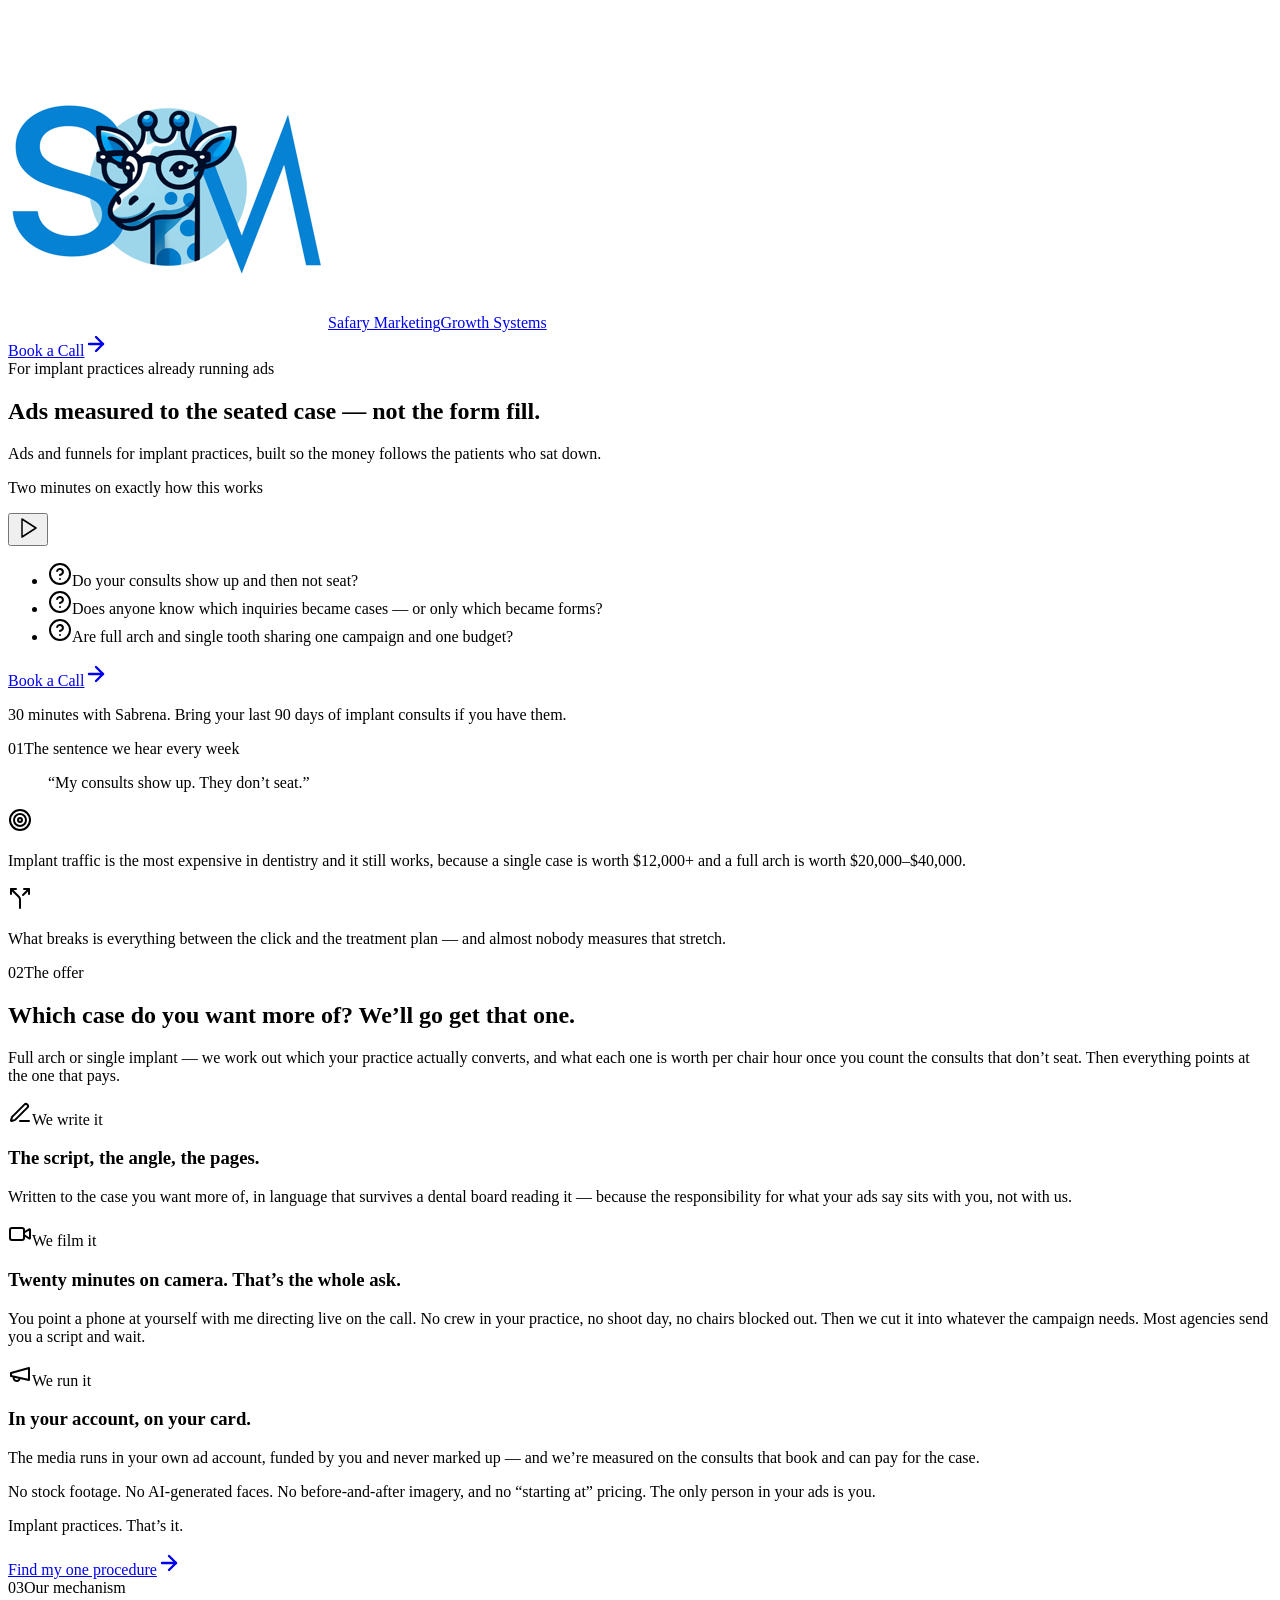
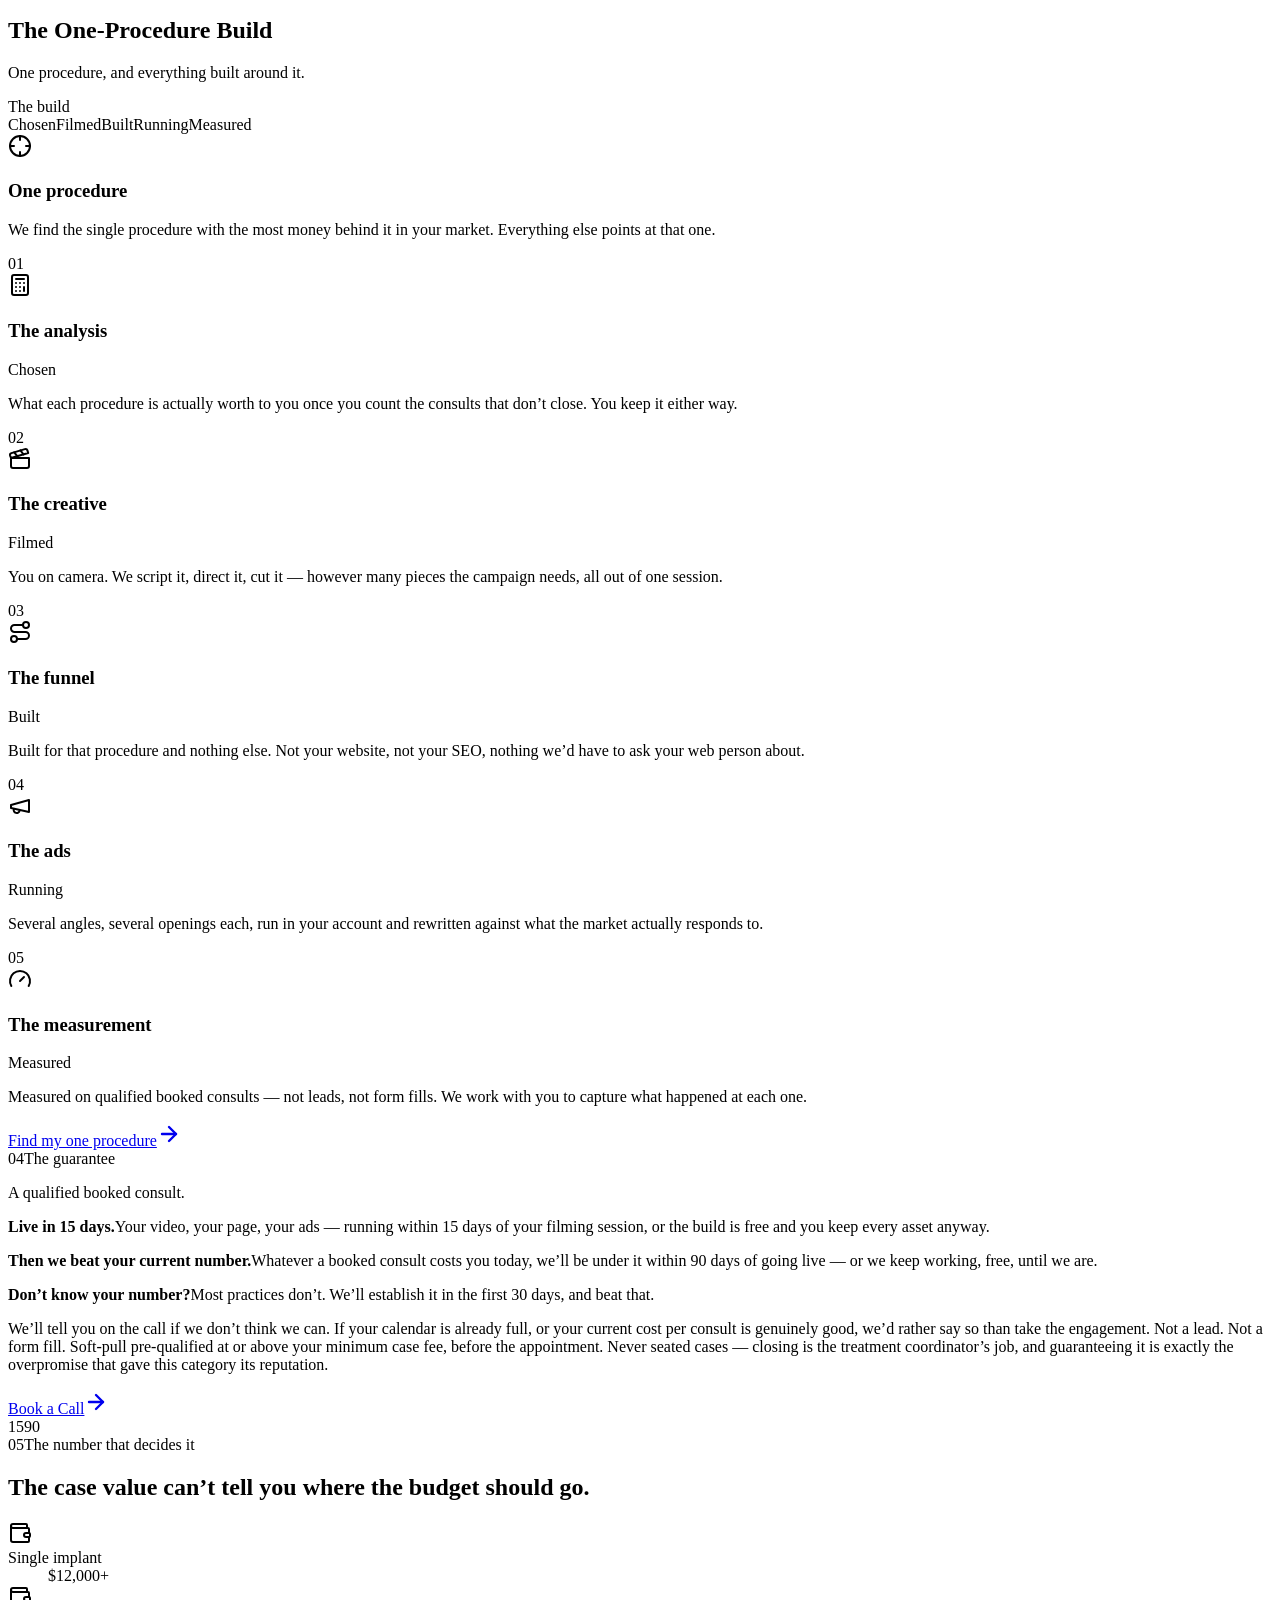
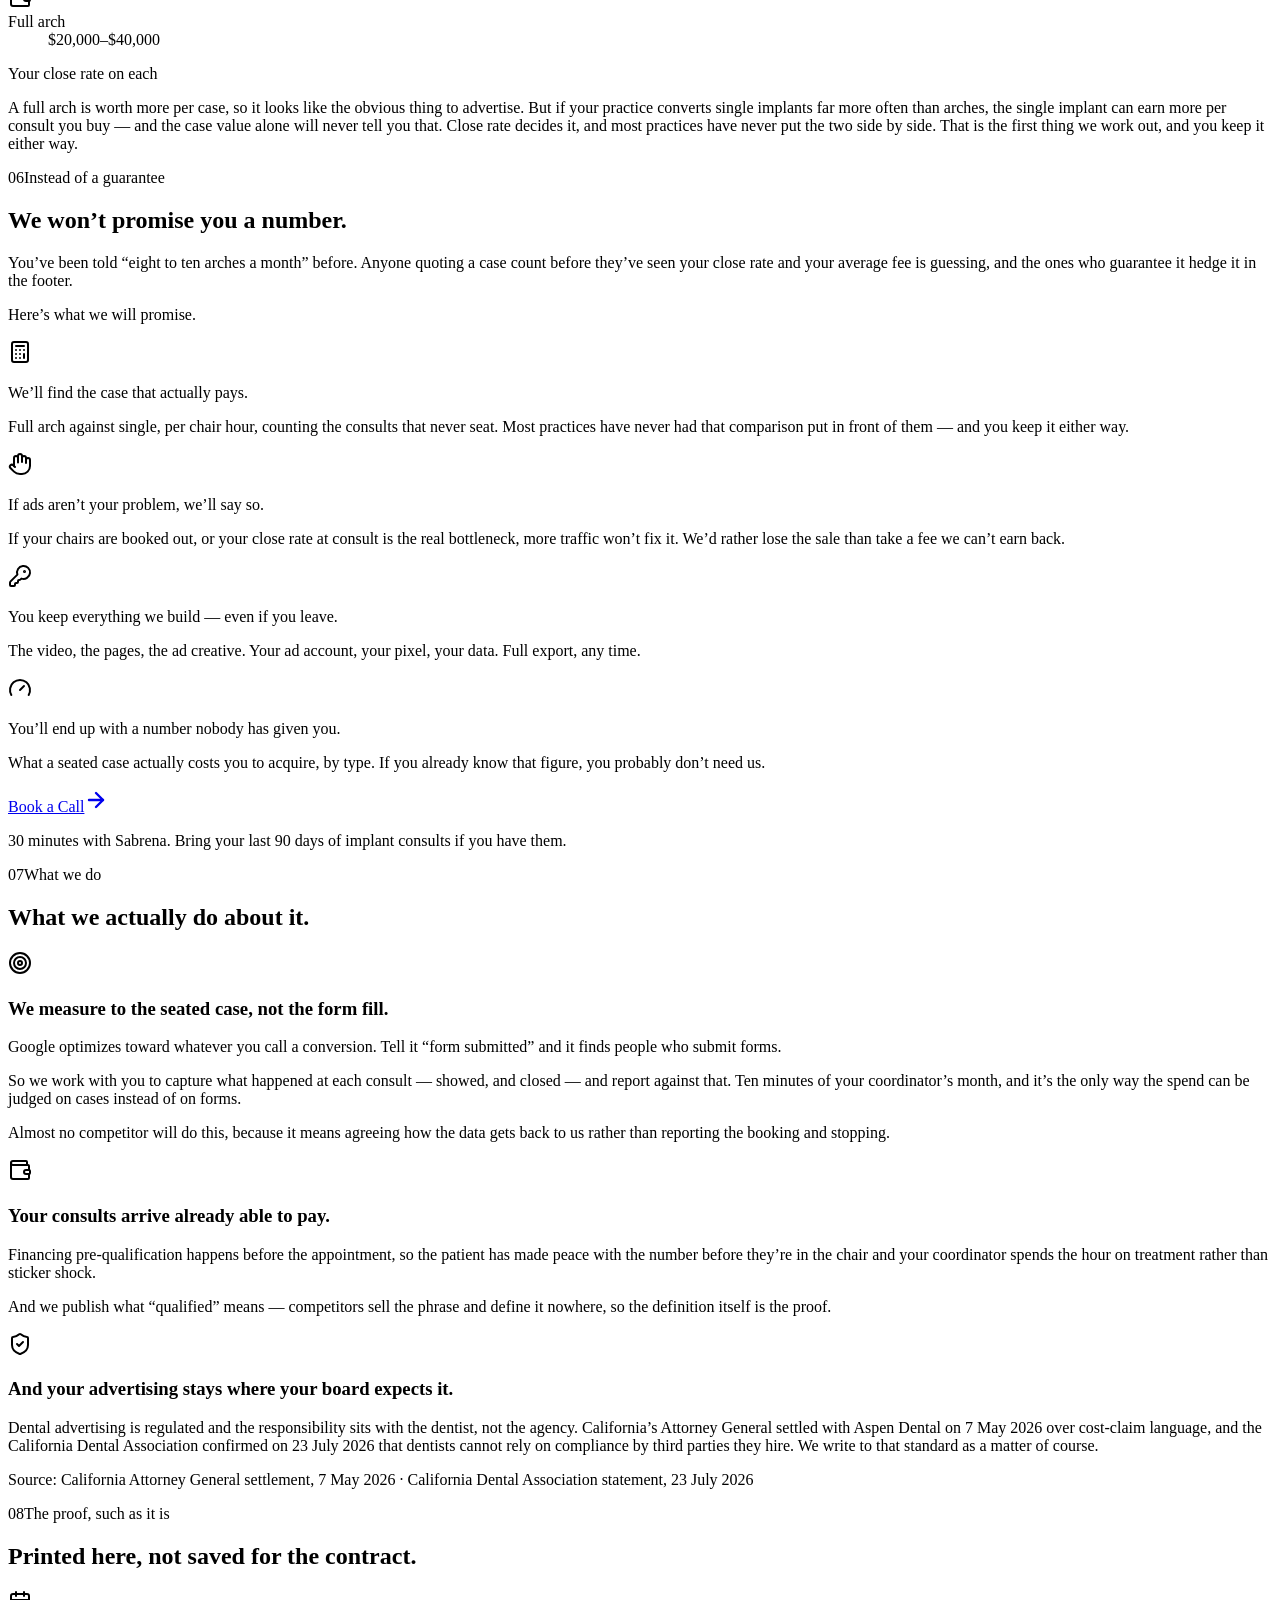
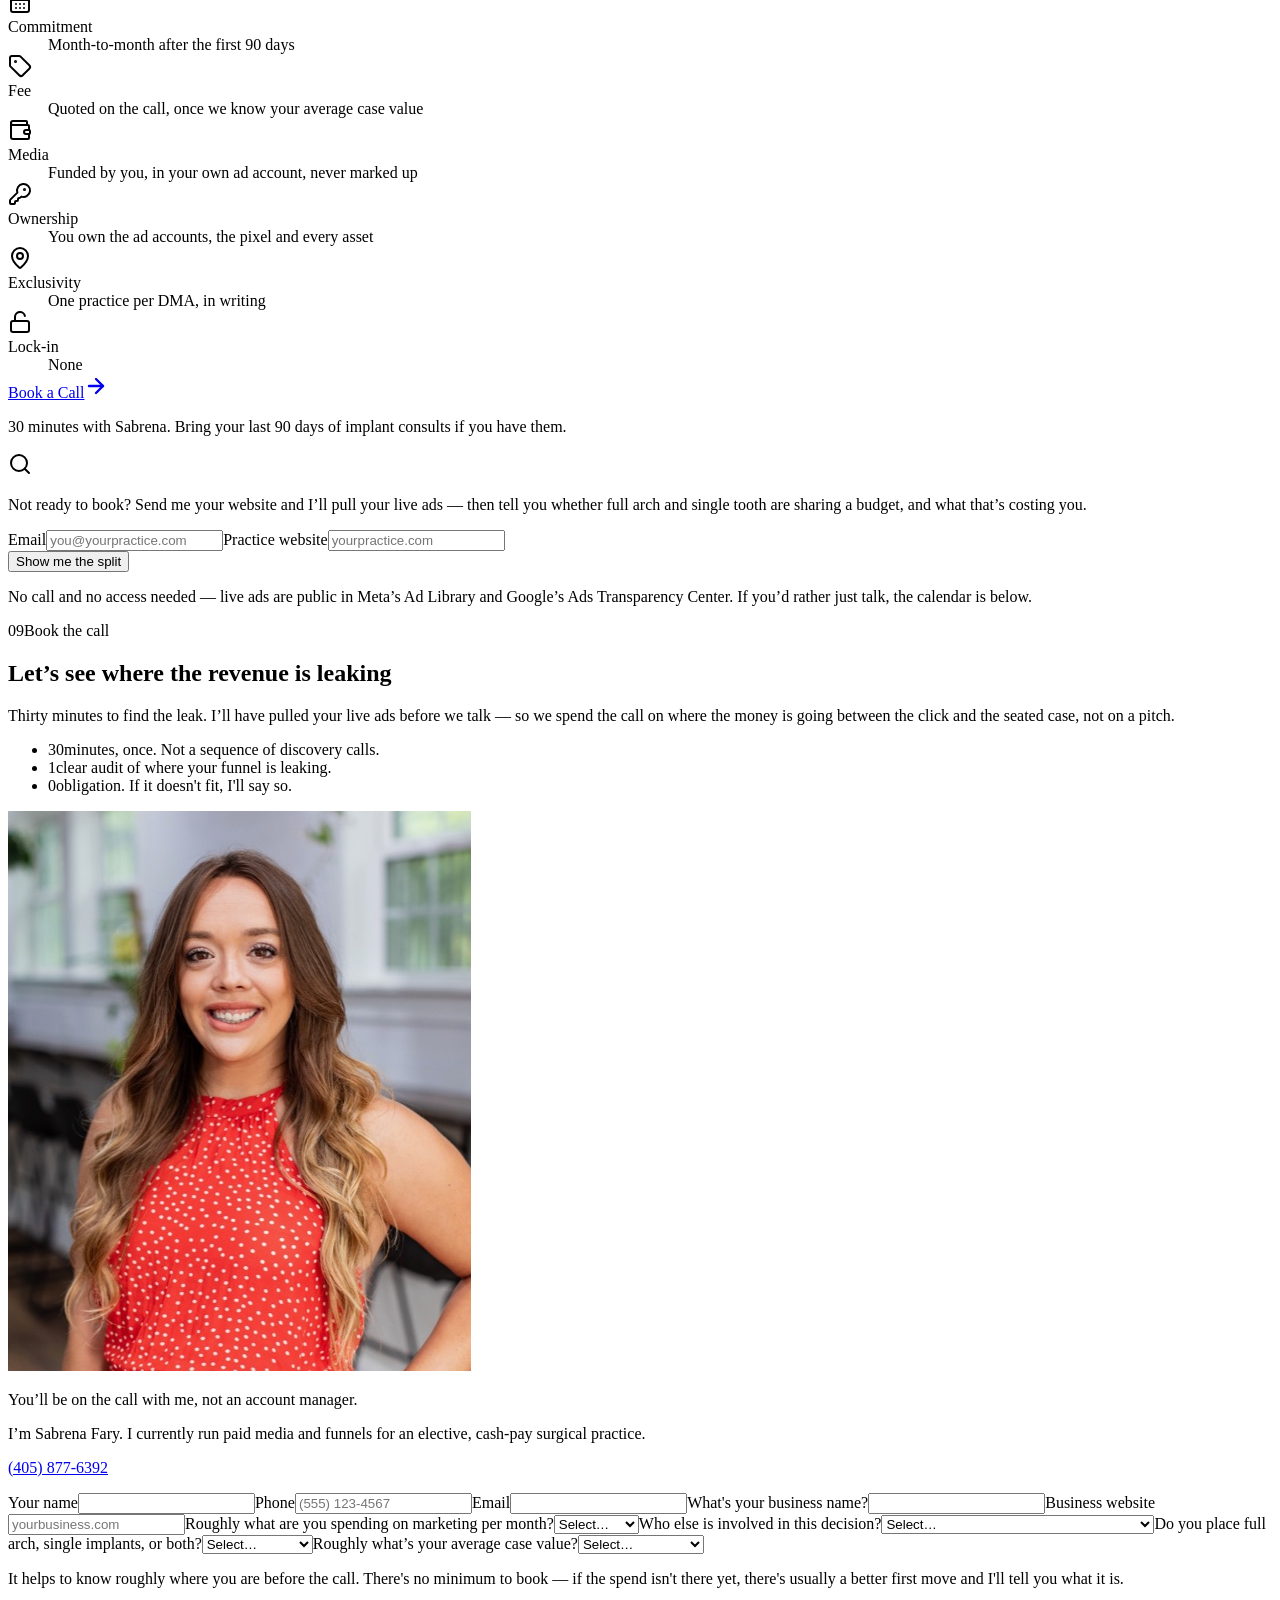
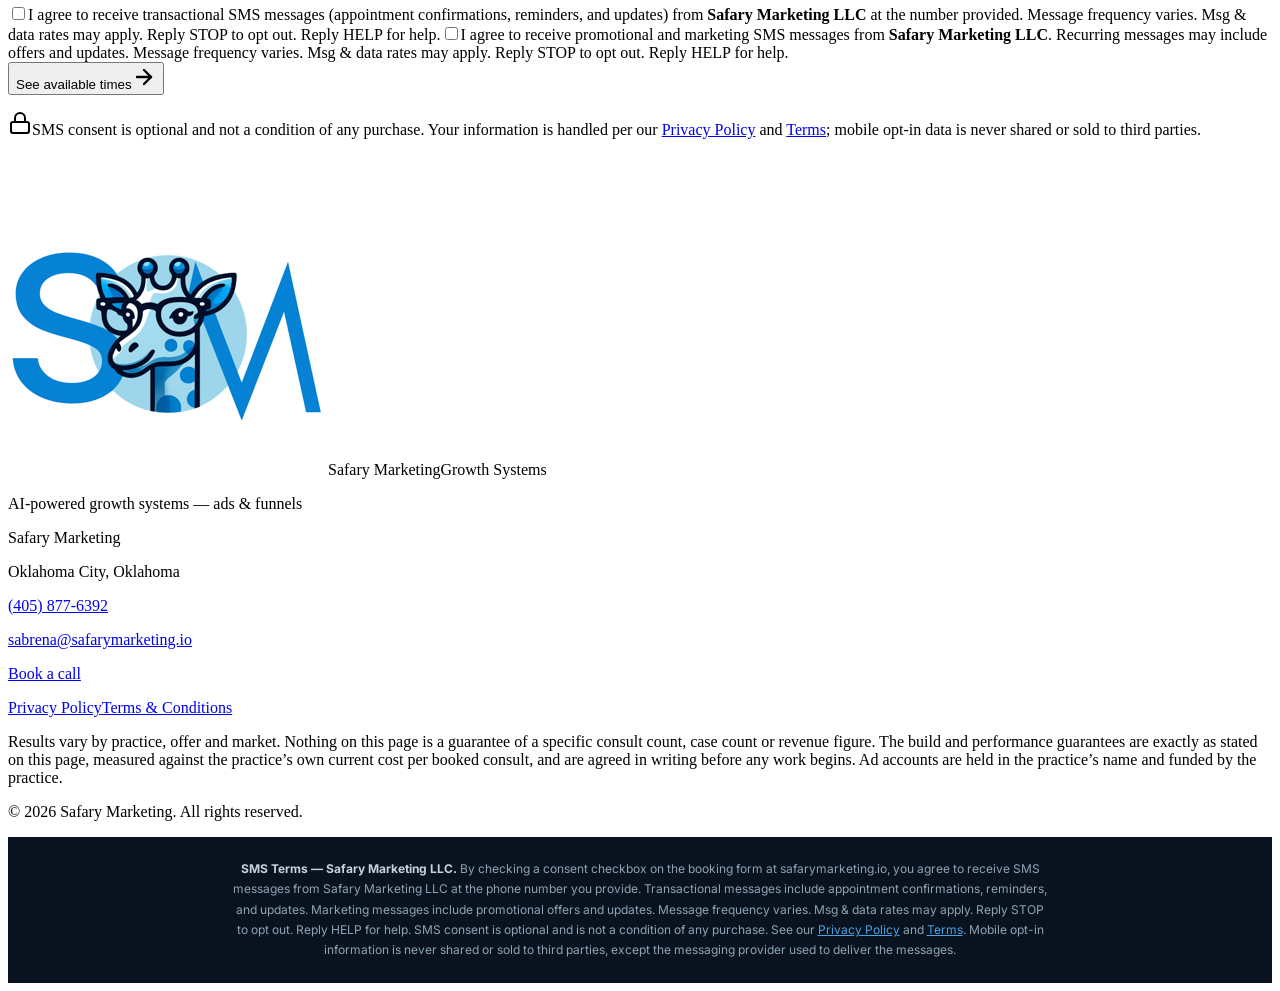
==== commit 0f9aef9c: "Refresh preview: write/film/run offer, rewritten data cards" ====
--- a/dental-implants/index.html
+++ b/dental-implants/index.html
@@ -48,11 +48,11 @@
     <link
       href="https://fonts.googleapis.com/css2?family=Inter:wght@400;500;600;700;800;900&family=Instrument+Serif:ital@0;1&family=DM+Mono:wght@400;500&display=swap"
       rel="stylesheet" />
-    <script type="module" crossorigin src="/safary-lp-preview/assets/index-KS5mT7_k.js"></script>
-    <link rel="stylesheet" crossorigin href="/safary-lp-preview/assets/index-BT_UodFs.css">
+    <script type="module" crossorigin src="/safary-lp-preview/assets/index-OdIaQwZD.js"></script>
+    <link rel="stylesheet" crossorigin href="/safary-lp-preview/assets/index-CP7aHPR0.css">
   </head>
   <body>
-    <div id="root"><link rel="preload" as="image" href="/logo.png"/><div class="min-h-screen"><header class="fixed inset-x-0 top-0 z-50 transition-all duration-300 ease-out border-b border-transparent bg-transparent"><div class="container flex h-[76px] items-center justify-between gap-4"><a href="#top" class="shrink-0 transition-opacity hover:opacity-80" aria-label="Safary Marketing — top of page"><span class="inline-flex items-center gap-3"><span class="flex shrink-0 items-center justify-center rounded-lg bg-white transition-colors duration-300 h-10 px-2 border border-white/15"><img src="/logo.png" alt="" class="w-auto object-contain h-7"/></span><span class="flex flex-col"><span class="font-extrabold tracking-[-0.032em] text-[1.12rem]" style="line-height:1.05"><span class="text-white">Safary</span><span class="text-brand"> Marketing</span></span><span class="mono-label mt-[3px] text-[0.58rem] tracking-[0.2em] text-on-dark-muted">Growth Systems</span></span></span></a><div class="flex items-center gap-5"><a href="#book" class="group relative inline-flex items-center gap-2.5 rounded-full bg-brand font-semibold text-white shadow-[0_8px_26px_rgba(13,129,211,0.34)] transition-all duration-200 ease-out hover:-translate-y-0.5 hover:bg-brand-dark hover:shadow-[0_14px_34px_rgba(13,129,211,0.44)] active:translate-y-0 active:scale-[0.975] focus-visible:ring-4 focus-visible:ring-brand/30 focus-visible:outline-none px-5 py-2.5 text-[0.875rem]">Book a Call<svg xmlns="http://www.w3.org/2000/svg" width="24" height="24" viewBox="0 0 24 24" fill="none" stroke="currentColor" stroke-width="2.4" stroke-linecap="round" stroke-linejoin="round" class="lucide lucide-arrow-right size-[1.05em] shrink-0 transition-transform duration-200 ease-out group-hover:translate-x-[3px]"><path d="M5 12h14"></path><path d="m12 5 7 7-7 7"></path></svg></a></div></div></header><main><section id="top" class="grain relative overflow-hidden bg-ink pt-[104px] pb-16 sm:pt-[128px] sm:pb-24"><div aria-hidden="true" class="grid-field pointer-events-none absolute inset-0 opacity-70"></div><div aria-hidden="true" class="pointer-events-none absolute inset-0 bg-gradient-to-b from-ink via-ink/94 to-ink-2/70"></div><div class="container relative"><div class="mx-auto max-w-[52rem] text-center"><div data-reveal="true"><span class="mono-label inline-flex items-center gap-2.5 rounded-full border px-3.5 py-2 border-white/14 bg-white/6 text-[#CFE3F5]"><span aria-hidden="true" class="size-[7px] shrink-0 rounded-full bg-brand shadow-[0_0_0_3px_rgba(13,129,211,0.18)]"></span>For implant practices already running ads</span></div><h1 data-reveal="true" style="--reveal-delay:70ms" class="h-display mx-auto mt-7 max-w-[46rem] text-[clamp(2rem,5.2vw,3.5rem)] text-balance text-white">Ads measured to the seated case —<!-- --> <span class="accent">not the form fill.</span></h1><p data-reveal="true" style="--reveal-delay:140ms" class="mx-auto mt-7 max-w-[36rem] text-[1.06rem] leading-[1.62] text-balance text-on-dark sm:text-[1.15rem]">Ads and funnels for implant practices, built so the money follows the patients who sat down.</p></div><div data-reveal="true" style="--reveal-delay:210ms" class="mx-auto mt-12 max-w-[54rem]"><p class="mono-label text-center text-brand-light">Two minutes on exactly how this works</p><div class="mt-4"><button type="button" aria-label="Video coming shortly" class="relative flex aspect-video w-full cursor-pointer items-center justify-center overflow-hidden rounded-2xl border border-on-dark-line bg-ink-2 shadow-[0_24px_60px_rgba(0,0,0,0.42)] transition-transform duration-200 hover:scale-[1.005] focus-visible:ring-4 focus-visible:ring-brand/30 focus-visible:outline-none"><div aria-hidden="true" class="grid-field pointer-events-none absolute inset-0 opacity-50"></div><span aria-hidden="true" class="relative flex size-16 items-center justify-center rounded-full bg-brand shadow-[0_10px_30px_rgba(13,129,211,0.4)] sm:size-20"><svg xmlns="http://www.w3.org/2000/svg" width="24" height="24" viewBox="0 0 24 24" fill="none" stroke="currentColor" stroke-width="1.5" stroke-linecap="round" stroke-linejoin="round" class="lucide lucide-play ml-1 size-6 fill-white text-white sm:size-7"><polygon points="6 3 20 12 6 21 6 3"></polygon></svg></span></button></div></div><ul data-reveal="true" style="--reveal-delay:260ms" class="mx-auto mt-8 grid max-w-[54rem] items-stretch gap-px overflow-hidden rounded-xl border border-on-dark-line bg-on-dark-line sm:grid-cols-3"><li class="flex h-full flex-col gap-3 bg-ink-2/85 p-5"><span class="flex size-9 shrink-0 items-center justify-center rounded-lg bg-white/10 text-brand-light"><svg xmlns="http://www.w3.org/2000/svg" width="24" height="24" viewBox="0 0 24 24" fill="none" stroke="currentColor" stroke-width="2" stroke-linecap="round" stroke-linejoin="round" class="lucide lucide-circle-help size-[1.125rem]"><circle cx="12" cy="12" r="10"></circle><path d="M9.09 9a3 3 0 0 1 5.83 1c0 2-3 3-3 3"></path><path d="M12 17h.01"></path></svg></span><span class="text-[0.94rem] leading-[1.5] text-on-dark">Do your consults show up and then not seat?</span></li><li class="flex h-full flex-col gap-3 bg-ink-2/85 p-5"><span class="flex size-9 shrink-0 items-center justify-center rounded-lg bg-white/10 text-brand-light"><svg xmlns="http://www.w3.org/2000/svg" width="24" height="24" viewBox="0 0 24 24" fill="none" stroke="currentColor" stroke-width="2" stroke-linecap="round" stroke-linejoin="round" class="lucide lucide-circle-help size-[1.125rem]"><circle cx="12" cy="12" r="10"></circle><path d="M9.09 9a3 3 0 0 1 5.83 1c0 2-3 3-3 3"></path><path d="M12 17h.01"></path></svg></span><span class="text-[0.94rem] leading-[1.5] text-on-dark">Does anyone know which inquiries became cases — or only which became forms?</span></li><li class="flex h-full flex-col gap-3 bg-ink-2/85 p-5"><span class="flex size-9 shrink-0 items-center justify-center rounded-lg bg-white/10 text-brand-light"><svg xmlns="http://www.w3.org/2000/svg" width="24" height="24" viewBox="0 0 24 24" fill="none" stroke="currentColor" stroke-width="2" stroke-linecap="round" stroke-linejoin="round" class="lucide lucide-circle-help size-[1.125rem]"><circle cx="12" cy="12" r="10"></circle><path d="M9.09 9a3 3 0 0 1 5.83 1c0 2-3 3-3 3"></path><path d="M12 17h.01"></path></svg></span><span class="text-[0.94rem] leading-[1.5] text-on-dark">Are full arch and single tooth sharing one campaign and one budget?</span></li></ul><div data-reveal="true" style="--reveal-delay:320ms" class="mt-10 text-center"><a href="#book" class="group relative inline-flex items-center gap-2.5 rounded-full bg-brand font-semibold text-white shadow-[0_8px_26px_rgba(13,129,211,0.34)] transition-all duration-200 ease-out hover:-translate-y-0.5 hover:bg-brand-dark hover:shadow-[0_14px_34px_rgba(13,129,211,0.44)] active:translate-y-0 active:scale-[0.975] focus-visible:ring-4 focus-visible:ring-brand/30 focus-visible:outline-none px-8 py-4 text-[1.03rem] tracking-[-0.01em]">Book a Call<svg xmlns="http://www.w3.org/2000/svg" width="24" height="24" viewBox="0 0 24 24" fill="none" stroke="currentColor" stroke-width="2.4" stroke-linecap="round" stroke-linejoin="round" class="lucide lucide-arrow-right size-[1.05em] shrink-0 transition-transform duration-200 ease-out group-hover:translate-x-[3px]"><path d="M5 12h14"></path><path d="m12 5 7 7-7 7"></path></svg></a><p class="text-[0.875rem] leading-relaxed text-on-dark-muted mx-auto mt-4 max-w-[30rem]">30 minutes with Sabrena. Bring your last 90 days of implant consults if you have them.</p></div></div></section><section class="bubble-field relative border-t border-hairline bg-paper py-20 sm:py-28"><div class="container"><div data-reveal="true" class="mx-auto max-w-[46rem] text-center"><div class="mono-label flex items-center gap-3.5 text-brand justify-center"><span>01</span><span aria-hidden="true" class="h-px w-8 bg-brand/35"></span><span class="text-muted-ink">The sentence we hear every week</span></div><blockquote class="mt-7"><p class="h-section text-ink"><span class="accent">“</span>My consults show up. They don’t seat.<span class="accent">”</span></p></blockquote></div><div class="mt-9 grid items-stretch gap-3.5 sm:grid-cols-2"><div data-reveal="true" style="--reveal-delay:0ms" class="flex h-full flex-col rounded-xl border border-hairline bg-white p-6"><span class="flex size-9 shrink-0 items-center justify-center rounded-lg bg-brand/10 text-brand"><svg xmlns="http://www.w3.org/2000/svg" width="24" height="24" viewBox="0 0 24 24" fill="none" stroke="currentColor" stroke-width="2" stroke-linecap="round" stroke-linejoin="round" class="lucide lucide-target size-[1.125rem]"><circle cx="12" cy="12" r="10"></circle><circle cx="12" cy="12" r="6"></circle><circle cx="12" cy="12" r="2"></circle></svg></span><p class="mt-4 text-[0.98rem] leading-[1.62] text-muted-ink">Implant traffic is the most expensive in dentistry and it still works, because a single case is worth $12,000+ and a full arch is worth $20,000–$40,000.</p></div><div data-reveal="true" style="--reveal-delay:60ms" class="flex h-full flex-col rounded-xl border border-hairline bg-white p-6"><span class="flex size-9 shrink-0 items-center justify-center rounded-lg bg-brand/10 text-brand"><svg xmlns="http://www.w3.org/2000/svg" width="24" height="24" viewBox="0 0 24 24" fill="none" stroke="currentColor" stroke-width="2" stroke-linecap="round" stroke-linejoin="round" class="lucide lucide-split size-[1.125rem]"><path d="M16 3h5v5"></path><path d="M8 3H3v5"></path><path d="M12 22v-8.3a4 4 0 0 0-1.172-2.872L3 3"></path><path d="m15 9 6-6"></path></svg></span><p class="mt-4 text-[0.98rem] leading-[1.62] text-muted-ink">What breaks is everything between the click and the treatment plan — and almost nobody measures that stretch.</p></div></div></div></section><section class="relative border-t border-hairline bg-white py-20 sm:py-28"><div class="container relative text-center"><div data-reveal="true" class="mx-auto max-w-[46rem]"><div class="mono-label flex items-center gap-3.5 text-brand justify-center"><span>02</span><span aria-hidden="true" class="h-px w-8 bg-brand/35"></span><span class="text-muted-ink">The offer</span></div><h2 class="h-section mt-6 text-balance text-ink">Which case do you want more of? We’ll go get that one.</h2></div><div data-reveal="true" style="--reveal-delay:80ms" class="mx-auto mt-8 max-w-[44rem] space-y-5"><p class="text-[1.04rem] leading-[1.68] text-muted-ink"><span>Full arch or single implant — we work out which your practice actually converts, and what each one is worth per chair hour once you count the consults that don’t seat. Then everything points at the one that pays.</span></p><p class="text-[1.04rem] leading-[1.68] text-muted-ink"><span></span><strong class="font-bold text-ink">And we make the video.</strong><span> Most agencies send you a script and wait. Twenty minutes on camera with me directing on the call, and we build the video, the pages, and the ads that point at them.</span></p><p class="text-[1.04rem] leading-[1.68] text-muted-ink"><span>Then we run the media in your account and get measured on the consults that book and can pay for the case.</span></p></div><p data-reveal="true" style="--reveal-delay:160ms" class="mt-10 text-[1.5rem] font-extrabold tracking-[-0.02em] text-ink sm:text-[1.75rem]"><span class="underline-brand">Implant practices. That’s it.</span></p><div data-reveal="true" style="--reveal-delay:200ms" class="mt-9"><a href="#book" class="group relative inline-flex items-center gap-2.5 rounded-full bg-brand font-semibold text-white shadow-[0_8px_26px_rgba(13,129,211,0.34)] transition-all duration-200 ease-out hover:-translate-y-0.5 hover:bg-brand-dark hover:shadow-[0_14px_34px_rgba(13,129,211,0.44)] active:translate-y-0 active:scale-[0.975] focus-visible:ring-4 focus-visible:ring-brand/30 focus-visible:outline-none px-8 py-4 text-[1.03rem] tracking-[-0.01em]">Find my one procedure<svg xmlns="http://www.w3.org/2000/svg" width="24" height="24" viewBox="0 0 24 24" fill="none" stroke="currentColor" stroke-width="2.4" stroke-linecap="round" stroke-linejoin="round" class="lucide lucide-arrow-right size-[1.05em] shrink-0 transition-transform duration-200 ease-out group-hover:translate-x-[3px]"><path d="M5 12h14"></path><path d="m12 5 7 7-7 7"></path></svg></a></div></div></section><section class="relative overflow-hidden border-y border-hairline bg-white py-20 sm:py-28"><div aria-hidden="true" class="pointer-events-none absolute inset-0 opacity-[0.55]" style="background-image:linear-gradient(to right, #E3E2DE 1px, transparent 1px), linear-gradient(to bottom, #E3E2DE 1px, transparent 1px);background-size:96px 96px;mask-image:radial-gradient(ellipse 70% 60% at 50% 40%, black, transparent);-webkit-mask-image:radial-gradient(ellipse 70% 60% at 50% 40%, black, transparent)"></div><div class="container relative"><div class="flex flex-col gap-8 md:flex-row md:items-end md:justify-between"><div data-reveal="true" class="max-w-[42rem]"><div class="mono-label flex items-center gap-3.5 text-brand"><span>03</span><span aria-hidden="true" class="h-px w-8 bg-brand/35"></span><span class="text-muted-ink">Our mechanism</span></div><h2 class="h-section mt-5 text-ink">The One-Procedure Build</h2><p class="mt-5 text-[1.05rem] leading-[1.6] text-muted-ink">One procedure, and everything built around it.</p></div><div data-reveal="true" style="--reveal-delay:80ms" class="hidden shrink-0 md:block"><span class="mono-label text-muted-ink">The build</span><div class="mt-3 flex flex-wrap items-center gap-x-1.5 gap-y-2"><span class="flex items-center gap-1.5"><span class="mono-label rounded-full border px-2.5 py-1.5 transition-all duration-400 border-brand/40 bg-brand/10 text-brand">Chosen</span><span aria-hidden="true" class="h-px w-2.5 transition-colors duration-400 bg-hairline"></span></span><span class="flex items-center gap-1.5"><span class="mono-label rounded-full border px-2.5 py-1.5 transition-all duration-400 border-hairline bg-paper text-muted-ink/70">Filmed</span><span aria-hidden="true" class="h-px w-2.5 transition-colors duration-400 bg-hairline"></span></span><span class="flex items-center gap-1.5"><span class="mono-label rounded-full border px-2.5 py-1.5 transition-all duration-400 border-hairline bg-paper text-muted-ink/70">Built</span><span aria-hidden="true" class="h-px w-2.5 transition-colors duration-400 bg-hairline"></span></span><span class="flex items-center gap-1.5"><span class="mono-label rounded-full border px-2.5 py-1.5 transition-all duration-400 border-hairline bg-paper text-muted-ink/70">Running</span><span aria-hidden="true" class="h-px w-2.5 transition-colors duration-400 bg-hairline"></span></span><span class="flex items-center gap-1.5"><span class="mono-label rounded-full border px-2.5 py-1.5 transition-all duration-400 border-hairline bg-paper text-muted-ink/70">Measured</span></span></div></div></div><div data-reveal="true" style="--reveal-delay:120ms" class="mt-12 flex max-w-[52rem] items-start gap-5 rounded-2xl border border-brand bg-brand p-6 text-white sm:p-7"><span class="flex size-11 shrink-0 items-center justify-center rounded-xl bg-white/15"><svg xmlns="http://www.w3.org/2000/svg" width="24" height="24" viewBox="0 0 24 24" fill="none" stroke="currentColor" stroke-width="2" stroke-linecap="round" stroke-linejoin="round" class="lucide lucide-crosshair size-[1.35rem]"><circle cx="12" cy="12" r="10"></circle><line x1="22" x2="18" y1="12" y2="12"></line><line x1="6" x2="2" y1="12" y2="12"></line><line x1="12" x2="12" y1="6" y2="2"></line><line x1="12" x2="12" y1="22" y2="18"></line></svg></span><div><h3 class="text-[1.2rem] font-extrabold tracking-[-0.02em]">One procedure</h3><p class="mt-2 text-[0.98rem] leading-[1.55] text-white/90">We find the single procedure with the most money behind it in your market. Everything else points at that one.</p></div></div><div class="relative mt-10 pl-[3.5rem] sm:pl-[6.5rem]"><div aria-hidden="true" class="absolute top-0 bottom-10 left-[1.4rem] w-[3px] overflow-hidden bg-hairline sm:left-[2.9rem]"><div class="w-full bg-brand transition-[height] duration-150 ease-out" style="height:0%"></div></div><div aria-hidden="true" class="absolute bottom-6 left-[1.4rem] -ml-[7px] size-[17px] rotate-45 border-2 transition-all duration-500 sm:left-[2.9rem] border-hairline bg-white"></div><div class="space-y-2.5"><div data-stage="true" class="relative"><span aria-hidden="true" class="absolute top-6 left-[-3.5rem] z-2 flex size-[2.8rem] items-center justify-center border-2 transition-all duration-400 sm:left-[-6.5rem] sm:size-[3.4rem] border-brand bg-brand text-white shadow-[0_0_0_5px_rgba(13,129,211,0.13)]" style="border-radius:10px"><span class="mono-label text-[0.78rem]">01</span></span><span aria-hidden="true" class="absolute top-[2.85rem] left-[-0.75rem] h-[2px] w-3 transition-colors duration-400 sm:top-[3.15rem] bg-brand"></span><article class="border bg-white px-6 py-6 transition-all duration-400 sm:px-8 sm:py-7 border-hairline shadow-[0_10px_30px_rgba(15,23,41,0.07)]" style="border-radius:14px"><div class="flex flex-wrap items-start justify-between gap-x-8 gap-y-3"><div class="flex items-center gap-3.5"><span class="flex size-9 shrink-0 items-center justify-center rounded-lg transition-colors duration-400 bg-brand/10 text-brand"><svg xmlns="http://www.w3.org/2000/svg" width="24" height="24" viewBox="0 0 24 24" fill="none" stroke="currentColor" stroke-width="2" stroke-linecap="round" stroke-linejoin="round" class="lucide lucide-calculator size-[1.125rem]"><rect width="16" height="20" x="4" y="2" rx="2"></rect><line x1="8" x2="16" y1="6" y2="6"></line><line x1="16" x2="16" y1="14" y2="18"></line><path d="M16 10h.01"></path><path d="M12 10h.01"></path><path d="M8 10h.01"></path><path d="M12 14h.01"></path><path d="M8 14h.01"></path><path d="M12 18h.01"></path><path d="M8 18h.01"></path></svg></span><h3 class="text-[1.12rem] leading-[1.24] font-extrabold tracking-[-0.022em] transition-colors duration-400 sm:text-[1.34rem] text-ink">The analysis</h3></div><span class="mono-label shrink-0 border-t-2 pt-2 transition-colors duration-400 border-brand text-brand">Chosen</span></div><p class="mt-3.5 max-w-[46rem] text-[1.01rem] leading-[1.6] transition-colors duration-400 text-muted-ink">What each procedure is actually worth to you once you count the consults that don’t close. You keep it either way.</p></article></div><div data-stage="true" class="relative"><span aria-hidden="true" class="absolute top-6 left-[-3.5rem] z-2 flex size-[2.8rem] items-center justify-center border-2 transition-all duration-400 sm:left-[-6.5rem] sm:size-[3.4rem] border-hairline bg-white text-muted-ink/70" style="border-radius:10px"><span class="mono-label text-[0.78rem]">02</span></span><span aria-hidden="true" class="absolute top-[2.85rem] left-[-0.75rem] h-[2px] w-3 transition-colors duration-400 sm:top-[3.15rem] bg-hairline"></span><article class="border bg-white px-6 py-6 transition-all duration-400 sm:px-8 sm:py-7 border-hairline/60 shadow-none" style="border-radius:14px"><div class="flex flex-wrap items-start justify-between gap-x-8 gap-y-3"><div class="flex items-center gap-3.5"><span class="flex size-9 shrink-0 items-center justify-center rounded-lg transition-colors duration-400 bg-paper text-muted-ink/60"><svg xmlns="http://www.w3.org/2000/svg" width="24" height="24" viewBox="0 0 24 24" fill="none" stroke="currentColor" stroke-width="2" stroke-linecap="round" stroke-linejoin="round" class="lucide lucide-clapperboard size-[1.125rem]"><path d="M20.2 6 3 11l-.9-2.4c-.3-1.1.3-2.2 1.3-2.5l13.5-4c1.1-.3 2.2.3 2.5 1.3Z"></path><path d="m6.2 5.3 3.1 3.9"></path><path d="m12.4 3.4 3.1 4"></path><path d="M3 11h18v8a2 2 0 0 1-2 2H5a2 2 0 0 1-2-2Z"></path></svg></span><h3 class="text-[1.12rem] leading-[1.24] font-extrabold tracking-[-0.022em] transition-colors duration-400 sm:text-[1.34rem] text-ink/55">The creative</h3></div><span class="mono-label shrink-0 border-t-2 pt-2 transition-colors duration-400 border-hairline text-muted-ink/60">Filmed</span></div><p class="mt-3.5 max-w-[46rem] text-[1.01rem] leading-[1.6] transition-colors duration-400 text-muted-ink/60">You on camera. We script it, direct it, cut it — however many pieces the campaign needs, all out of one session.</p></article></div><div data-stage="true" class="relative"><span aria-hidden="true" class="absolute top-6 left-[-3.5rem] z-2 flex size-[2.8rem] items-center justify-center border-2 transition-all duration-400 sm:left-[-6.5rem] sm:size-[3.4rem] border-hairline bg-white text-muted-ink/70" style="border-radius:10px"><span class="mono-label text-[0.78rem]">03</span></span><span aria-hidden="true" class="absolute top-[2.85rem] left-[-0.75rem] h-[2px] w-3 transition-colors duration-400 sm:top-[3.15rem] bg-hairline"></span><article class="border bg-white px-6 py-6 transition-all duration-400 sm:px-8 sm:py-7 border-hairline/60 shadow-none" style="border-radius:14px"><div class="flex flex-wrap items-start justify-between gap-x-8 gap-y-3"><div class="flex items-center gap-3.5"><span class="flex size-9 shrink-0 items-center justify-center rounded-lg transition-colors duration-400 bg-paper text-muted-ink/60"><svg xmlns="http://www.w3.org/2000/svg" width="24" height="24" viewBox="0 0 24 24" fill="none" stroke="currentColor" stroke-width="2" stroke-linecap="round" stroke-linejoin="round" class="lucide lucide-route size-[1.125rem]"><circle cx="6" cy="19" r="3"></circle><path d="M9 19h8.5a3.5 3.5 0 0 0 0-7h-11a3.5 3.5 0 0 1 0-7H15"></path><circle cx="18" cy="5" r="3"></circle></svg></span><h3 class="text-[1.12rem] leading-[1.24] font-extrabold tracking-[-0.022em] transition-colors duration-400 sm:text-[1.34rem] text-ink/55">The funnel</h3></div><span class="mono-label shrink-0 border-t-2 pt-2 transition-colors duration-400 border-hairline text-muted-ink/60">Built</span></div><p class="mt-3.5 max-w-[46rem] text-[1.01rem] leading-[1.6] transition-colors duration-400 text-muted-ink/60">Built for that procedure and nothing else. Not your website, not your SEO, nothing we’d have to ask your web person about.</p></article></div><div data-stage="true" class="relative"><span aria-hidden="true" class="absolute top-6 left-[-3.5rem] z-2 flex size-[2.8rem] items-center justify-center border-2 transition-all duration-400 sm:left-[-6.5rem] sm:size-[3.4rem] border-hairline bg-white text-muted-ink/70" style="border-radius:10px"><span class="mono-label text-[0.78rem]">04</span></span><span aria-hidden="true" class="absolute top-[2.85rem] left-[-0.75rem] h-[2px] w-3 transition-colors duration-400 sm:top-[3.15rem] bg-hairline"></span><article class="border bg-white px-6 py-6 transition-all duration-400 sm:px-8 sm:py-7 border-hairline/60 shadow-none" style="border-radius:14px"><div class="flex flex-wrap items-start justify-between gap-x-8 gap-y-3"><div class="flex items-center gap-3.5"><span class="flex size-9 shrink-0 items-center justify-center rounded-lg transition-colors duration-400 bg-paper text-muted-ink/60"><svg xmlns="http://www.w3.org/2000/svg" width="24" height="24" viewBox="0 0 24 24" fill="none" stroke="currentColor" stroke-width="2" stroke-linecap="round" stroke-linejoin="round" class="lucide lucide-megaphone size-[1.125rem]"><path d="m3 11 18-5v12L3 14v-3z"></path><path d="M11.6 16.8a3 3 0 1 1-5.8-1.6"></path></svg></span><h3 class="text-[1.12rem] leading-[1.24] font-extrabold tracking-[-0.022em] transition-colors duration-400 sm:text-[1.34rem] text-ink/55">The ads</h3></div><span class="mono-label shrink-0 border-t-2 pt-2 transition-colors duration-400 border-hairline text-muted-ink/60">Running</span></div><p class="mt-3.5 max-w-[46rem] text-[1.01rem] leading-[1.6] transition-colors duration-400 text-muted-ink/60">Several angles, several openings each, run in your account and rewritten against what the market actually responds to.</p></article></div><div data-stage="true" class="relative"><span aria-hidden="true" class="absolute top-6 left-[-3.5rem] z-2 flex size-[2.8rem] items-center justify-center border-2 transition-all duration-400 sm:left-[-6.5rem] sm:size-[3.4rem] border-hairline bg-white text-muted-ink/70" style="border-radius:10px"><span class="mono-label text-[0.78rem]">05</span></span><span aria-hidden="true" class="absolute top-[2.85rem] left-[-0.75rem] h-[2px] w-3 transition-colors duration-400 sm:top-[3.15rem] bg-hairline"></span><article class="border bg-white px-6 py-6 transition-all duration-400 sm:px-8 sm:py-7 border-hairline/60 shadow-none" style="border-radius:14px"><div class="flex flex-wrap items-start justify-between gap-x-8 gap-y-3"><div class="flex items-center gap-3.5"><span class="flex size-9 shrink-0 items-center justify-center rounded-lg transition-colors duration-400 bg-paper text-muted-ink/60"><svg xmlns="http://www.w3.org/2000/svg" width="24" height="24" viewBox="0 0 24 24" fill="none" stroke="currentColor" stroke-width="2" stroke-linecap="round" stroke-linejoin="round" class="lucide lucide-gauge size-[1.125rem]"><path d="m12 14 4-4"></path><path d="M3.34 19a10 10 0 1 1 17.32 0"></path></svg></span><h3 class="text-[1.12rem] leading-[1.24] font-extrabold tracking-[-0.022em] transition-colors duration-400 sm:text-[1.34rem] text-ink/55">The measurement</h3></div><span class="mono-label shrink-0 border-t-2 pt-2 transition-colors duration-400 border-hairline text-muted-ink/60">Measured</span></div><p class="mt-3.5 max-w-[46rem] text-[1.01rem] leading-[1.6] transition-colors duration-400 text-muted-ink/60">Measured on qualified booked consults — not leads, not form fills. We work with you to capture what happened at each one.</p></article></div></div></div><div data-reveal="true" class="mt-10 pl-[3.5rem] sm:pl-[6.5rem]"><a href="#book" class="group relative inline-flex items-center gap-2.5 rounded-full bg-brand font-semibold text-white shadow-[0_8px_26px_rgba(13,129,211,0.34)] transition-all duration-200 ease-out hover:-translate-y-0.5 hover:bg-brand-dark hover:shadow-[0_14px_34px_rgba(13,129,211,0.44)] active:translate-y-0 active:scale-[0.975] focus-visible:ring-4 focus-visible:ring-brand/30 focus-visible:outline-none px-8 py-4 text-[1.03rem] tracking-[-0.01em]">Find my one procedure<svg xmlns="http://www.w3.org/2000/svg" width="24" height="24" viewBox="0 0 24 24" fill="none" stroke="currentColor" stroke-width="2.4" stroke-linecap="round" stroke-linejoin="round" class="lucide lucide-arrow-right size-[1.05em] shrink-0 transition-transform duration-200 ease-out group-hover:translate-x-[3px]"><path d="M5 12h14"></path><path d="m12 5 7 7-7 7"></path></svg></a></div></div></section><section class="grain relative overflow-hidden border-t border-hairline bg-ink py-12 sm:py-14"><div aria-hidden="true" class="grid-field pointer-events-none absolute inset-0 opacity-60"></div><div class="container relative text-center"><div data-reveal="true" class="flex flex-col items-center gap-3"><div class="mono-label flex items-center gap-3.5 text-brand-light justify-center"><span>04</span><span aria-hidden="true" class="h-px w-8 bg-white/25"></span><span class="text-on-dark-muted">The guarantee</span></div><p class="text-[1.02rem] font-extrabold tracking-[-0.02em] text-white"><span class="underline-brand">A qualified booked consult.</span></p></div><div data-reveal="true" style="--reveal-delay:60ms" class="mt-7 grid gap-x-8 gap-y-5 lg:grid-cols-3"><p class="text-[0.97rem] leading-[1.55] text-on-dark"><strong class="block font-extrabold text-white"><span class="underline-brand-thin">Live in 15 days.</span></strong>Your video, your page, your ads — running within 15 days of your filming session, or the build is free and you keep every asset anyway.</p><p class="text-[0.97rem] leading-[1.55] text-on-dark"><strong class="block font-extrabold text-white"><span class="underline-brand-thin">Then we beat your current number.</span></strong>Whatever a booked consult costs you today, we’ll be under it within 90 days of going live — or we keep working, free, until we are.</p><p class="text-[0.97rem] leading-[1.55] text-on-dark"><strong class="block font-extrabold text-white"><span class="underline-brand-thin">Don’t know your number?</span></strong>Most practices don’t. We’ll establish it in the first 30 days, and beat that.</p></div><p data-reveal="true" style="--reveal-delay:120ms" class="mx-auto mt-7 max-w-[62rem] border-t border-on-dark-line pt-5 text-[0.88rem] leading-[1.55] text-on-dark-muted italic">We’ll tell you on the call if we don’t think we can. If your calendar is already full, or your current cost per consult is genuinely good, we’d rather say so than take the engagement.<!-- --> <span class="not-italic">Not a lead. Not a form fill. Soft-pull pre-qualified at or above your minimum case fee, before the appointment. Never seated cases — closing is the treatment coordinator’s job, and guaranteeing it is exactly the overpromise that gave this category its reputation.</span></p><div data-reveal="true" style="--reveal-delay:160ms" class="mt-8"><a href="#book" class="group relative inline-flex items-center gap-2.5 rounded-full bg-brand font-semibold text-white shadow-[0_8px_26px_rgba(13,129,211,0.34)] transition-all duration-200 ease-out hover:-translate-y-0.5 hover:bg-brand-dark hover:shadow-[0_14px_34px_rgba(13,129,211,0.44)] active:translate-y-0 active:scale-[0.975] focus-visible:ring-4 focus-visible:ring-brand/30 focus-visible:outline-none px-6 py-3 text-[0.95rem]">Book a Call<svg xmlns="http://www.w3.org/2000/svg" width="24" height="24" viewBox="0 0 24 24" fill="none" stroke="currentColor" stroke-width="2.4" stroke-linecap="round" stroke-linejoin="round" class="lucide lucide-arrow-right size-[1.05em] shrink-0 transition-transform duration-200 ease-out group-hover:translate-x-[3px]"><path d="M5 12h14"></path><path d="m12 5 7 7-7 7"></path></svg></a></div></div><div aria-hidden="true" class="pointer-events-none absolute -right-4 -bottom-6 hidden select-none items-baseline gap-6 opacity-[0.13] xl:flex"><span class="numeral text-[9rem] text-brand">15</span><span class="numeral text-[9rem] text-brand">90</span></div></section><section class="bubble-field relative border-t border-hairline bg-paper py-16 sm:py-20"><div class="container relative"><div data-reveal="true" class="max-w-[46rem]"><div class="mono-label flex items-center gap-3.5 text-brand"><span>05</span><span aria-hidden="true" class="h-px w-8 bg-brand/35"></span><span class="text-muted-ink">The number that decides it</span></div><h2 class="h-section mt-5 text-ink">Two facts, and the number that decides between them.</h2></div><div data-reveal="true" style="--reveal-delay:80ms" class="mt-10 max-w-[46rem] rounded-2xl border border-hairline bg-white p-7 sm:p-9"><dl class="grid items-stretch gap-3.5 sm:grid-cols-2"><div class="flex h-full flex-col rounded-xl border border-hairline bg-paper p-5"><span class="flex size-9 shrink-0 items-center justify-center rounded-lg bg-brand/10 text-brand"><svg xmlns="http://www.w3.org/2000/svg" width="24" height="24" viewBox="0 0 24 24" fill="none" stroke="currentColor" stroke-width="2" stroke-linecap="round" stroke-linejoin="round" class="lucide lucide-wallet size-[1.125rem]"><path d="M19 7V4a1 1 0 0 0-1-1H5a2 2 0 0 0 0 4h15a1 1 0 0 1 1 1v4h-3a2 2 0 0 0 0 4h3a1 1 0 0 0 1-1v-2a1 1 0 0 0-1-1"></path><path d="M3 5v14a2 2 0 0 0 2 2h15a1 1 0 0 0 1-1v-4"></path></svg></span><dt class="mono-label mt-4 text-muted-ink">Single implant</dt><dd class="numeral mt-2 text-[1.9rem] text-brand">$12,000+</dd></div><div class="flex h-full flex-col rounded-xl border border-hairline bg-paper p-5"><span class="flex size-9 shrink-0 items-center justify-center rounded-lg bg-brand/10 text-brand"><svg xmlns="http://www.w3.org/2000/svg" width="24" height="24" viewBox="0 0 24 24" fill="none" stroke="currentColor" stroke-width="2" stroke-linecap="round" stroke-linejoin="round" class="lucide lucide-wallet size-[1.125rem]"><path d="M19 7V4a1 1 0 0 0-1-1H5a2 2 0 0 0 0 4h15a1 1 0 0 1 1 1v4h-3a2 2 0 0 0 0 4h3a1 1 0 0 0 1-1v-2a1 1 0 0 0-1-1"></path><path d="M3 5v14a2 2 0 0 0 2 2h15a1 1 0 0 0 1-1v-4"></path></svg></span><dt class="mono-label mt-4 text-muted-ink">Full arch</dt><dd class="numeral mt-2 text-[1.9rem] text-brand">$20,000–$40,000</dd></div></dl><div class="mt-3.5 flex flex-wrap items-center justify-between gap-3 rounded-xl border-2 border-dashed border-brand/45 bg-brand/5 p-5"><span class="text-[1rem] font-semibold text-ink">Your close rate on each</span><span aria-label="blank, to be filled in together" class="h-9 w-[9rem] rounded-md border-2 border-dashed border-brand/60 bg-white"></span></div><p class="mt-7 border-t border-hairline pt-5 text-[0.92rem] leading-[1.6] text-muted-ink">We can look those two case values up. The one that actually decides where your budget should go is the one nobody has filled in — so that is the number we go and find first.</p></div></div></section><section class="relative border-t border-hairline bg-white py-20 sm:py-28"><div class="container"><div data-reveal="true" class="max-w-[46rem]"><div class="mono-label flex items-center gap-3.5 text-brand"><span>06</span><span aria-hidden="true" class="h-px w-8 bg-brand/35"></span><span class="text-muted-ink">Instead of a guarantee</span></div><h2 class="h-section mt-5 text-ink">We won’t promise you a number.</h2><p class="mt-6 text-[1.05rem] leading-[1.65] text-muted-ink">You’ve been told “eight to ten arches a month” before. Anyone quoting a case count before they’ve seen your close rate and your average fee is guessing, and the ones who guarantee it hedge it in the footer.</p><p class="mt-5 text-[1.05rem] leading-[1.6] font-bold text-ink"><span class="underline-brand">Here’s what we will promise.</span></p></div><div class="mt-10 grid items-stretch gap-3.5 sm:grid-cols-2"><div data-reveal="true" style="--reveal-delay:0ms" class="flex h-full flex-col rounded-xl border border-hairline bg-paper p-6"><span class="flex size-9 shrink-0 items-center justify-center rounded-lg bg-brand/10 text-brand"><svg xmlns="http://www.w3.org/2000/svg" width="24" height="24" viewBox="0 0 24 24" fill="none" stroke="currentColor" stroke-width="2" stroke-linecap="round" stroke-linejoin="round" class="lucide lucide-calculator size-[1.125rem]"><rect width="16" height="20" x="4" y="2" rx="2"></rect><line x1="8" x2="16" y1="6" y2="6"></line><line x1="16" x2="16" y1="14" y2="18"></line><path d="M16 10h.01"></path><path d="M12 10h.01"></path><path d="M8 10h.01"></path><path d="M12 14h.01"></path><path d="M8 14h.01"></path><path d="M12 18h.01"></path><path d="M8 18h.01"></path></svg></span><p class="mt-4 text-[1rem] leading-snug font-bold tracking-[-0.015em] text-ink">We’ll find the case that actually pays.</p><p class="mt-2.5 text-[0.93rem] leading-[1.6] text-muted-ink">Full arch against single, per chair hour, counting the consults that never seat. Most practices have never had that comparison put in front of them — and you keep it either way.</p></div><div data-reveal="true" style="--reveal-delay:60ms" class="flex h-full flex-col rounded-xl border border-hairline bg-paper p-6"><span class="flex size-9 shrink-0 items-center justify-center rounded-lg bg-brand/10 text-brand"><svg xmlns="http://www.w3.org/2000/svg" width="24" height="24" viewBox="0 0 24 24" fill="none" stroke="currentColor" stroke-width="2" stroke-linecap="round" stroke-linejoin="round" class="lucide lucide-hand size-[1.125rem]"><path d="M18 11V6a2 2 0 0 0-2-2a2 2 0 0 0-2 2"></path><path d="M14 10V4a2 2 0 0 0-2-2a2 2 0 0 0-2 2v2"></path><path d="M10 10.5V6a2 2 0 0 0-2-2a2 2 0 0 0-2 2v8"></path><path d="M18 8a2 2 0 1 1 4 0v6a8 8 0 0 1-8 8h-2c-2.8 0-4.5-.86-5.99-2.34l-3.6-3.6a2 2 0 0 1 2.83-2.82L7 15"></path></svg></span><p class="mt-4 text-[1rem] leading-snug font-bold tracking-[-0.015em] text-ink">If ads aren’t your problem, we’ll say so.</p><p class="mt-2.5 text-[0.93rem] leading-[1.6] text-muted-ink">If your chairs are booked out, or your close rate at consult is the real bottleneck, more traffic won’t fix it. We’d rather lose the sale than take a fee we can’t earn back.</p></div><div data-reveal="true" style="--reveal-delay:120ms" class="flex h-full flex-col rounded-xl border border-hairline bg-paper p-6"><span class="flex size-9 shrink-0 items-center justify-center rounded-lg bg-brand/10 text-brand"><svg xmlns="http://www.w3.org/2000/svg" width="24" height="24" viewBox="0 0 24 24" fill="none" stroke="currentColor" stroke-width="2" stroke-linecap="round" stroke-linejoin="round" class="lucide lucide-key-round size-[1.125rem]"><path d="M2.586 17.414A2 2 0 0 0 2 18.828V21a1 1 0 0 0 1 1h3a1 1 0 0 0 1-1v-1a1 1 0 0 1 1-1h1a1 1 0 0 0 1-1v-1a1 1 0 0 1 1-1h.172a2 2 0 0 0 1.414-.586l.814-.814a6.5 6.5 0 1 0-4-4z"></path><circle cx="16.5" cy="7.5" r=".5" fill="currentColor"></circle></svg></span><p class="mt-4 text-[1rem] leading-snug font-bold tracking-[-0.015em] text-ink">You keep everything we build — even if you leave.</p><p class="mt-2.5 text-[0.93rem] leading-[1.6] text-muted-ink">The video, the pages, the ad creative. Your ad account, your pixel, your data. Full export, any time.</p></div><div data-reveal="true" style="--reveal-delay:180ms" class="flex h-full flex-col rounded-xl border border-hairline bg-paper p-6"><span class="flex size-9 shrink-0 items-center justify-center rounded-lg bg-brand/10 text-brand"><svg xmlns="http://www.w3.org/2000/svg" width="24" height="24" viewBox="0 0 24 24" fill="none" stroke="currentColor" stroke-width="2" stroke-linecap="round" stroke-linejoin="round" class="lucide lucide-gauge size-[1.125rem]"><path d="m12 14 4-4"></path><path d="M3.34 19a10 10 0 1 1 17.32 0"></path></svg></span><p class="mt-4 text-[1rem] leading-snug font-bold tracking-[-0.015em] text-ink">You’ll end up with a number nobody has given you.</p><p class="mt-2.5 text-[0.93rem] leading-[1.6] text-muted-ink">What a seated case actually costs you to acquire, by type. If you already know that figure, you probably don’t need us.</p></div></div><div data-reveal="true" class="mt-10"><a href="#book" class="group relative inline-flex items-center gap-2.5 rounded-full bg-brand font-semibold text-white shadow-[0_8px_26px_rgba(13,129,211,0.34)] transition-all duration-200 ease-out hover:-translate-y-0.5 hover:bg-brand-dark hover:shadow-[0_14px_34px_rgba(13,129,211,0.44)] active:translate-y-0 active:scale-[0.975] focus-visible:ring-4 focus-visible:ring-brand/30 focus-visible:outline-none px-8 py-4 text-[1.03rem] tracking-[-0.01em]">Book a Call<svg xmlns="http://www.w3.org/2000/svg" width="24" height="24" viewBox="0 0 24 24" fill="none" stroke="currentColor" stroke-width="2.4" stroke-linecap="round" stroke-linejoin="round" class="lucide lucide-arrow-right size-[1.05em] shrink-0 transition-transform duration-200 ease-out group-hover:translate-x-[3px]"><path d="M5 12h14"></path><path d="m12 5 7 7-7 7"></path></svg></a><p class="text-[0.875rem] leading-relaxed text-muted-ink mt-4 max-w-[30rem]">30 minutes with Sabrena. Bring your last 90 days of implant consults if you have them.</p></div></div></section><section class="bubble-field relative border-t border-hairline bg-paper py-20 sm:py-28"><div class="container"><div data-reveal="true" class="max-w-[44rem]"><div class="mono-label flex items-center gap-3.5 text-brand"><span>07</span><span aria-hidden="true" class="h-px w-8 bg-brand/35"></span><span class="text-muted-ink">What we do</span></div><h2 class="h-section mt-5 text-ink">What we actually do about it.</h2></div><div class="mt-12 grid items-stretch gap-3.5 sm:grid-cols-2 lg:grid-cols-3"><article data-reveal="true" style="--reveal-delay:0ms" class="flex h-full flex-col rounded-xl border border-hairline bg-white p-6 sm:p-7"><span class="flex size-9 shrink-0 items-center justify-center rounded-lg bg-brand/10 text-brand"><svg xmlns="http://www.w3.org/2000/svg" width="24" height="24" viewBox="0 0 24 24" fill="none" stroke="currentColor" stroke-width="2" stroke-linecap="round" stroke-linejoin="round" class="lucide lucide-target size-[1.125rem]"><circle cx="12" cy="12" r="10"></circle><circle cx="12" cy="12" r="6"></circle><circle cx="12" cy="12" r="2"></circle></svg></span><h3 class="mt-4 text-[1.08rem] leading-snug font-bold tracking-[-0.015em] text-ink">We measure to the seated case, not the form fill.</h3><p class="mt-3.5 text-[0.95rem] leading-[1.62] text-muted-ink">Google optimizes toward whatever you call a conversion. Tell it “form submitted” and it finds people who submit forms.</p><p class="mt-3.5 text-[0.95rem] leading-[1.62] text-muted-ink">So we work with you to capture what happened at each consult — showed, and closed — and report against that. Ten minutes of your coordinator’s month, and it’s the only way the spend can be judged on cases instead of on forms.</p><p class="mt-4 text-[0.95rem] leading-[1.6] font-semibold text-ink">Almost no competitor will do this, because it means agreeing how the data gets back to us rather than reporting the booking and stopping.</p></article><article data-reveal="true" style="--reveal-delay:50ms" class="flex h-full flex-col rounded-xl border border-hairline bg-white p-6 sm:p-7"><span class="flex size-9 shrink-0 items-center justify-center rounded-lg bg-brand/10 text-brand"><svg xmlns="http://www.w3.org/2000/svg" width="24" height="24" viewBox="0 0 24 24" fill="none" stroke="currentColor" stroke-width="2" stroke-linecap="round" stroke-linejoin="round" class="lucide lucide-wallet size-[1.125rem]"><path d="M19 7V4a1 1 0 0 0-1-1H5a2 2 0 0 0 0 4h15a1 1 0 0 1 1 1v4h-3a2 2 0 0 0 0 4h3a1 1 0 0 0 1-1v-2a1 1 0 0 0-1-1"></path><path d="M3 5v14a2 2 0 0 0 2 2h15a1 1 0 0 0 1-1v-4"></path></svg></span><h3 class="mt-4 text-[1.08rem] leading-snug font-bold tracking-[-0.015em] text-ink">Your consults arrive already able to pay.</h3><p class="mt-3.5 text-[0.95rem] leading-[1.62] text-muted-ink">Financing pre-qualification happens before the appointment, so the patient has made peace with the number before they’re in the chair and your coordinator spends the hour on treatment rather than sticker shock.</p><p class="mt-4 text-[0.95rem] leading-[1.6] font-semibold text-ink">And we publish what “qualified” means — competitors sell the phrase and define it nowhere, so the definition itself is the proof.</p></article><article data-reveal="true" style="--reveal-delay:100ms" class="flex h-full flex-col rounded-xl border border-hairline bg-white p-6 sm:p-7"><span class="flex size-9 shrink-0 items-center justify-center rounded-lg bg-brand/10 text-brand"><svg xmlns="http://www.w3.org/2000/svg" width="24" height="24" viewBox="0 0 24 24" fill="none" stroke="currentColor" stroke-width="2" stroke-linecap="round" stroke-linejoin="round" class="lucide lucide-shield-check size-[1.125rem]"><path d="M20 13c0 5-3.5 7.5-7.66 8.95a1 1 0 0 1-.67-.01C7.5 20.5 4 18 4 13V6a1 1 0 0 1 1-1c2 0 4.5-1.2 6.24-2.72a1.17 1.17 0 0 1 1.52 0C14.51 3.81 17 5 19 5a1 1 0 0 1 1 1z"></path><path d="m9 12 2 2 4-4"></path></svg></span><h3 class="mt-4 text-[1.08rem] leading-snug font-bold tracking-[-0.015em] text-ink">And your advertising stays where your board expects it.</h3><p class="mt-3.5 text-[0.95rem] leading-[1.62] text-muted-ink">Dental advertising is regulated and the responsibility sits with the dentist, not the agency. California’s Attorney General settled with Aspen Dental on 7 May 2026 over cost-claim language, and the California Dental Association confirmed on 23 July 2026 that dentists cannot rely on compliance by third parties they hire. We write to that standard as a matter of course.</p><p class="mono-label mt-5 leading-[1.7] text-muted-ink normal-case tracking-[0.04em]">Source: <!-- -->California Attorney General settlement, 7 May 2026 · California Dental Association statement, 23 July 2026</p></article></div></div></section><section class="relative border-t border-hairline bg-white py-20 sm:py-24"><div class="container"><div data-reveal="true" class="max-w-[44rem]"><div class="mono-label flex items-center gap-3.5 text-brand"><span>08</span><span aria-hidden="true" class="h-px w-8 bg-brand/35"></span><span class="text-muted-ink">The proof, such as it is</span></div><h2 class="h-section mt-5 text-ink">Printed here, <span class="accent">not saved for the contract.</span></h2></div><div class="mt-10 grid items-stretch gap-3.5 sm:grid-cols-2 lg:grid-cols-3"><div data-reveal="true" style="--reveal-delay:0ms" class="flex h-full flex-col rounded-xl border border-hairline bg-paper p-5"><span class="flex size-9 shrink-0 items-center justify-center rounded-lg bg-brand/10 text-brand"><svg xmlns="http://www.w3.org/2000/svg" width="24" height="24" viewBox="0 0 24 24" fill="none" stroke="currentColor" stroke-width="2" stroke-linecap="round" stroke-linejoin="round" class="lucide lucide-calendar-days size-[1.125rem]"><path d="M8 2v4"></path><path d="M16 2v4"></path><rect width="18" height="18" x="3" y="4" rx="2"></rect><path d="M3 10h18"></path><path d="M8 14h.01"></path><path d="M12 14h.01"></path><path d="M16 14h.01"></path><path d="M8 18h.01"></path><path d="M12 18h.01"></path><path d="M16 18h.01"></path></svg></span><dt class="mono-label mt-4 text-brand">Commitment</dt><dd class="mt-2 text-[0.95rem] leading-snug font-semibold text-ink">Month-to-month after the first 90 days</dd></div><div data-reveal="true" style="--reveal-delay:50ms" class="flex h-full flex-col rounded-xl border border-hairline bg-paper p-5"><span class="flex size-9 shrink-0 items-center justify-center rounded-lg bg-brand/10 text-brand"><svg xmlns="http://www.w3.org/2000/svg" width="24" height="24" viewBox="0 0 24 24" fill="none" stroke="currentColor" stroke-width="2" stroke-linecap="round" stroke-linejoin="round" class="lucide lucide-tag size-[1.125rem]"><path d="M12.586 2.586A2 2 0 0 0 11.172 2H4a2 2 0 0 0-2 2v7.172a2 2 0 0 0 .586 1.414l8.704 8.704a2.426 2.426 0 0 0 3.42 0l6.58-6.58a2.426 2.426 0 0 0 0-3.42z"></path><circle cx="7.5" cy="7.5" r=".5" fill="currentColor"></circle></svg></span><dt class="mono-label mt-4 text-brand">Fee</dt><dd class="mt-2 text-[0.95rem] leading-snug font-semibold text-ink">Quoted on the call, once we know your average case value</dd></div><div data-reveal="true" style="--reveal-delay:100ms" class="flex h-full flex-col rounded-xl border border-hairline bg-paper p-5"><span class="flex size-9 shrink-0 items-center justify-center rounded-lg bg-brand/10 text-brand"><svg xmlns="http://www.w3.org/2000/svg" width="24" height="24" viewBox="0 0 24 24" fill="none" stroke="currentColor" stroke-width="2" stroke-linecap="round" stroke-linejoin="round" class="lucide lucide-wallet size-[1.125rem]"><path d="M19 7V4a1 1 0 0 0-1-1H5a2 2 0 0 0 0 4h15a1 1 0 0 1 1 1v4h-3a2 2 0 0 0 0 4h3a1 1 0 0 0 1-1v-2a1 1 0 0 0-1-1"></path><path d="M3 5v14a2 2 0 0 0 2 2h15a1 1 0 0 0 1-1v-4"></path></svg></span><dt class="mono-label mt-4 text-brand">Media</dt><dd class="mt-2 text-[0.95rem] leading-snug font-semibold text-ink">Funded by you, in your own ad account, never marked up</dd></div><div data-reveal="true" style="--reveal-delay:150ms" class="flex h-full flex-col rounded-xl border border-hairline bg-paper p-5"><span class="flex size-9 shrink-0 items-center justify-center rounded-lg bg-brand/10 text-brand"><svg xmlns="http://www.w3.org/2000/svg" width="24" height="24" viewBox="0 0 24 24" fill="none" stroke="currentColor" stroke-width="2" stroke-linecap="round" stroke-linejoin="round" class="lucide lucide-key-round size-[1.125rem]"><path d="M2.586 17.414A2 2 0 0 0 2 18.828V21a1 1 0 0 0 1 1h3a1 1 0 0 0 1-1v-1a1 1 0 0 1 1-1h1a1 1 0 0 0 1-1v-1a1 1 0 0 1 1-1h.172a2 2 0 0 0 1.414-.586l.814-.814a6.5 6.5 0 1 0-4-4z"></path><circle cx="16.5" cy="7.5" r=".5" fill="currentColor"></circle></svg></span><dt class="mono-label mt-4 text-brand">Ownership</dt><dd class="mt-2 text-[0.95rem] leading-snug font-semibold text-ink">You own the ad accounts, the pixel and every asset</dd></div><div data-reveal="true" style="--reveal-delay:200ms" class="flex h-full flex-col rounded-xl border border-hairline bg-paper p-5"><span class="flex size-9 shrink-0 items-center justify-center rounded-lg bg-brand/10 text-brand"><svg xmlns="http://www.w3.org/2000/svg" width="24" height="24" viewBox="0 0 24 24" fill="none" stroke="currentColor" stroke-width="2" stroke-linecap="round" stroke-linejoin="round" class="lucide lucide-map-pin size-[1.125rem]"><path d="M20 10c0 4.993-5.539 10.193-7.399 11.799a1 1 0 0 1-1.202 0C9.539 20.193 4 14.993 4 10a8 8 0 0 1 16 0"></path><circle cx="12" cy="10" r="3"></circle></svg></span><dt class="mono-label mt-4 text-brand">Exclusivity</dt><dd class="mt-2 text-[0.95rem] leading-snug font-semibold text-ink">One practice per DMA, in writing</dd></div><div data-reveal="true" style="--reveal-delay:250ms" class="flex h-full flex-col rounded-xl border border-hairline bg-paper p-5"><span class="flex size-9 shrink-0 items-center justify-center rounded-lg bg-brand/10 text-brand"><svg xmlns="http://www.w3.org/2000/svg" width="24" height="24" viewBox="0 0 24 24" fill="none" stroke="currentColor" stroke-width="2" stroke-linecap="round" stroke-linejoin="round" class="lucide lucide-lock-open size-[1.125rem]"><rect width="18" height="11" x="3" y="11" rx="2" ry="2"></rect><path d="M7 11V7a5 5 0 0 1 9.9-1"></path></svg></span><dt class="mono-label mt-4 text-brand">Lock-in</dt><dd class="mt-2 text-[0.95rem] leading-snug font-semibold text-ink">None</dd></div></div><div data-reveal="true" class="mt-10"><a href="#book" class="group relative inline-flex items-center gap-2.5 rounded-full bg-brand font-semibold text-white shadow-[0_8px_26px_rgba(13,129,211,0.34)] transition-all duration-200 ease-out hover:-translate-y-0.5 hover:bg-brand-dark hover:shadow-[0_14px_34px_rgba(13,129,211,0.44)] active:translate-y-0 active:scale-[0.975] focus-visible:ring-4 focus-visible:ring-brand/30 focus-visible:outline-none px-8 py-4 text-[1.03rem] tracking-[-0.01em]">Book a Call<svg xmlns="http://www.w3.org/2000/svg" width="24" height="24" viewBox="0 0 24 24" fill="none" stroke="currentColor" stroke-width="2.4" stroke-linecap="round" stroke-linejoin="round" class="lucide lucide-arrow-right size-[1.05em] shrink-0 transition-transform duration-200 ease-out group-hover:translate-x-[3px]"><path d="M5 12h14"></path><path d="m12 5 7 7-7 7"></path></svg></a><p class="text-[0.875rem] leading-relaxed text-muted-ink mt-4 max-w-[30rem]">30 minutes with Sabrena. Bring your last 90 days of implant consults if you have them.</p></div></div></section><section class="bubble-field relative border-t border-hairline bg-paper py-16 sm:py-20"><div class="container"><div data-reveal="true" class="mx-auto max-w-[46rem] rounded-2xl border border-hairline bg-white p-7 sm:p-9"><div class="flex items-start gap-4"><span class="flex size-9 shrink-0 items-center justify-center rounded-lg bg-brand/10 text-brand"><svg xmlns="http://www.w3.org/2000/svg" width="24" height="24" viewBox="0 0 24 24" fill="none" stroke="currentColor" stroke-width="2" stroke-linecap="round" stroke-linejoin="round" class="lucide lucide-search size-[1.125rem]"><circle cx="11" cy="11" r="8"></circle><path d="m21 21-4.3-4.3"></path></svg></span><p class="text-[1.02rem] leading-[1.6] text-ink sm:text-[1.08rem]">Not ready to book? Send me your website and I’ll pull your live ads — then tell you whether full arch and single tooth are sharing a budget, and what that’s costing you.</p></div><form class="mt-6 grid gap-3.5 sm:grid-cols-2"><label class="flex flex-col gap-1.5"><span class="mono-label text-muted-ink">Email</span><input type="email" required="" placeholder="you@yourpractice.com" class="rounded-lg border border-hairline bg-paper px-3.5 py-2.5 text-[0.95rem] text-ink transition-colors placeholder:text-muted-ink/70 focus:border-brand focus:outline-none" value=""/></label><label class="flex flex-col gap-1.5"><span class="mono-label text-muted-ink">Practice website</span><input type="text" required="" placeholder="yourpractice.com" class="rounded-lg border border-hairline bg-paper px-3.5 py-2.5 text-[0.95rem] text-ink transition-colors placeholder:text-muted-ink/70 focus:border-brand focus:outline-none" value=""/></label><div class="sm:col-span-2"><button type="submit" class="rounded-full border border-brand px-6 py-2.5 text-[0.92rem] font-semibold text-brand transition-colors hover:bg-brand hover:text-white focus-visible:ring-4 focus-visible:ring-brand/30 focus-visible:outline-none">Show me the split</button><p class="mt-3 max-w-[52ch] text-[0.82rem] leading-[1.5] text-muted-ink">No call and no access needed — live ads are public in Meta’s Ad Library and Google’s Ads Transparency Center. If you’d rather just talk, the calendar is below.</p></div></form></div></div></section><section id="book" class="grain relative scroll-mt-20 overflow-hidden bg-ink py-20 sm:py-28"><div aria-hidden="true" class="grid-field pointer-events-none absolute inset-0"></div><div aria-hidden="true" class="pointer-events-none absolute -top-40 left-1/3 size-[32rem] rounded-full bg-brand/10 blur-3xl"></div><div class="container relative"><div class="grid gap-14 lg:grid-cols-[minmax(0,0.88fr)_minmax(0,1.12fr)] lg:gap-18"><div data-reveal="true"><div class="mono-label flex items-center gap-3.5 text-brand-light"><span>09</span><span aria-hidden="true" class="h-px w-8 bg-white/25"></span><span class="text-on-dark-muted">Book the call</span></div><h2 class="h-section mt-5 text-white">Let’s see where the <span class="accent">revenue is leaking</span></h2><p class="mt-6 max-w-[32rem] text-[1.06rem] leading-[1.6] text-on-dark">Thirty minutes to find the leak. I’ll have pulled your live ads before we talk — so we spend the call on where the money is going between the click and the seated case, not on a pitch.</p><ul class="mt-9 grid items-stretch gap-3 border-t border-white/10 pt-8 sm:grid-cols-3"><li class="flex h-full flex-col rounded-xl border border-on-dark-line bg-white/4 p-4"><span class="numeral text-[1.9rem] text-brand">30</span><span class="mt-2 text-[0.9rem] leading-[1.45] text-on-dark">minutes, once. Not a sequence of discovery calls.</span></li><li class="flex h-full flex-col rounded-xl border border-on-dark-line bg-white/4 p-4"><span class="numeral text-[1.9rem] text-brand">1</span><span class="mt-2 text-[0.9rem] leading-[1.45] text-on-dark">clear audit of where your funnel is leaking.</span></li><li class="flex h-full flex-col rounded-xl border border-on-dark-line bg-white/4 p-4"><span class="numeral text-[1.9rem] text-brand">0</span><span class="mt-2 text-[0.9rem] leading-[1.45] text-on-dark">obligation. If it doesn&#x27;t fit, I&#x27;ll say so.</span></li></ul><div class="mt-9 flex items-start gap-5 border-t border-white/10 pt-8"><img src="/founder.jpg" alt="Sabrena Fary, founder of Safary Marketing" loading="lazy" class="size-24 shrink-0 rounded-xl object-cover sm:size-28"/><div><p class="text-[1.02rem] leading-[1.4] font-bold tracking-[-0.015em] text-white">You’ll be on the call with me, not an account manager.</p><p class="mt-2 text-[0.93rem] leading-[1.55] text-on-dark">I’m Sabrena Fary. I currently run paid media and funnels for an elective, cash-pay surgical practice.</p><p class="mt-2.5"><a href="tel:+14058776392" class="text-[0.95rem] font-semibold text-brand-light underline decoration-brand-light/30 underline-offset-4 transition-colors hover:decoration-brand-light">(405) 877-6392</a></p></div></div></div><div data-reveal="true" style="--reveal-delay:90ms"><form class="rounded-2xl border border-on-dark-line bg-ink-2/90 p-6 shadow-[0_24px_60px_rgba(0,0,0,0.4)] backdrop-blur sm:p-8"><div class="grid gap-5 sm:grid-cols-2"><label class="block"><span class="mono-label mb-2 block text-on-dark-muted">Your name</span><input type="text" required="" autoComplete="name" class="w-full rounded-lg border border-white/14 bg-white/6 px-3.5 py-3 text-[0.98rem] text-white placeholder:text-on-dark-muted/70 transition-colors duration-200 focus:border-brand focus:bg-ink-3 focus:ring-2 focus:ring-brand/30 focus:outline-none" value=""/></label><label class="block"><span class="mono-label mb-2 block text-on-dark-muted">Phone</span><input type="tel" required="" placeholder="(555) 123-4567" autoComplete="tel" class="w-full rounded-lg border border-white/14 bg-white/6 px-3.5 py-3 text-[0.98rem] text-white placeholder:text-on-dark-muted/70 transition-colors duration-200 focus:border-brand focus:bg-ink-3 focus:ring-2 focus:ring-brand/30 focus:outline-none" value=""/></label><label class="block sm:col-span-2"><span class="mono-label mb-2 block text-on-dark-muted">Email</span><input type="email" required="" autoComplete="email" class="w-full rounded-lg border border-white/14 bg-white/6 px-3.5 py-3 text-[0.98rem] text-white placeholder:text-on-dark-muted/70 transition-colors duration-200 focus:border-brand focus:bg-ink-3 focus:ring-2 focus:ring-brand/30 focus:outline-none" value=""/></label><label class="block sm:col-span-2"><span class="mono-label mb-2 block text-on-dark-muted">What&#x27;s your business name?</span><input type="text" required="" class="w-full rounded-lg border border-white/14 bg-white/6 px-3.5 py-3 text-[0.98rem] text-white placeholder:text-on-dark-muted/70 transition-colors duration-200 focus:border-brand focus:bg-ink-3 focus:ring-2 focus:ring-brand/30 focus:outline-none" value=""/></label><label class="block sm:col-span-2"><span class="mono-label mb-2 block text-on-dark-muted">Business website</span><input type="text" placeholder="yourbusiness.com" class="w-full rounded-lg border border-white/14 bg-white/6 px-3.5 py-3 text-[0.98rem] text-white placeholder:text-on-dark-muted/70 transition-colors duration-200 focus:border-brand focus:bg-ink-3 focus:ring-2 focus:ring-brand/30 focus:outline-none" value=""/></label><label class="block sm:col-span-2"><span class="mono-label mb-2 block text-on-dark-muted">Roughly what are you spending on marketing per month?</span><select required="" class="w-full rounded-lg border border-white/14 bg-white/6 px-3.5 py-3 text-[0.98rem] placeholder:text-on-dark-muted/70 transition-colors duration-200 focus:border-brand focus:bg-ink-3 focus:ring-2 focus:ring-brand/30 focus:outline-none text-on-dark-muted/70"><option value="" disabled="" selected="">Select…</option><option value="$1k-$3k" class="bg-ink-3 text-white">$1k-$3k</option><option value="$3k-$5k" class="bg-ink-3 text-white">$3k-$5k</option><option value="$5k-$10k" class="bg-ink-3 text-white">$5k-$10k</option><option value="$10k-$15k" class="bg-ink-3 text-white">$10k-$15k</option><option value="$15k+" class="bg-ink-3 text-white">$15k+</option></select></label><label class="block sm:col-span-2"><span class="mono-label mb-2 block text-on-dark-muted">Who else is involved in this decision?</span><select class="w-full rounded-lg border border-white/14 bg-white/6 px-3.5 py-3 text-[0.98rem] placeholder:text-on-dark-muted/70 transition-colors duration-200 focus:border-brand focus:bg-ink-3 focus:ring-2 focus:ring-brand/30 focus:outline-none text-on-dark-muted/70"><option value="" disabled="" selected="">Select…</option><option value="Just me" class="bg-ink-3 text-white">Just me</option><option value="Me and a business partner" class="bg-ink-3 text-white">Me and a business partner</option><option value="Me and a practice manager / administrator" class="bg-ink-3 text-white">Me and a practice manager / administrator</option><option value="Someone else signs off" class="bg-ink-3 text-white">Someone else signs off</option></select></label><label class="block sm:col-span-2"><span class="mono-label mb-2 block text-on-dark-muted">Do you place full arch, single implants, or both?</span><select class="w-full rounded-lg border border-white/14 bg-white/6 px-3.5 py-3 text-[0.98rem] placeholder:text-on-dark-muted/70 transition-colors duration-200 focus:border-brand focus:bg-ink-3 focus:ring-2 focus:ring-brand/30 focus:outline-none text-on-dark-muted/70"><option value="" disabled="" selected="">Select…</option><option value="Mostly full arch" class="bg-ink-3 text-white">Mostly full arch</option><option value="Mostly single" class="bg-ink-3 text-white">Mostly single</option><option value="Both" class="bg-ink-3 text-white">Both</option><option value="Just starting to" class="bg-ink-3 text-white">Just starting to</option></select></label><label class="block sm:col-span-2"><span class="mono-label mb-2 block text-on-dark-muted">Roughly what’s your average case value?</span><select class="w-full rounded-lg border border-white/14 bg-white/6 px-3.5 py-3 text-[0.98rem] placeholder:text-on-dark-muted/70 transition-colors duration-200 focus:border-brand focus:bg-ink-3 focus:ring-2 focus:ring-brand/30 focus:outline-none text-on-dark-muted/70"><option value="" disabled="" selected="">Select…</option><option value="Under $5,000" class="bg-ink-3 text-white">Under $5,000</option><option value="$5,000–$15,000" class="bg-ink-3 text-white">$5,000–$15,000</option><option value="$15,000–$30,000" class="bg-ink-3 text-white">$15,000–$30,000</option><option value="$30,000+" class="bg-ink-3 text-white">$30,000+</option><option value="Not sure" class="bg-ink-3 text-white">Not sure</option></select></label><p class="-mt-1 text-[0.8rem] leading-[1.5] text-brand-light/90 sm:col-span-2">It helps to know roughly where you are before the call. There&#x27;s no minimum to book — if the spend isn&#x27;t there yet, there&#x27;s usually a better first move and I&#x27;ll tell you what it is.</p></div><div class="mt-6 space-y-3.5 border-t border-white/10 pt-6"><label class="flex cursor-pointer items-start gap-3"><input type="checkbox" class="mt-0.5 size-4 shrink-0 rounded border-white/25 bg-white/10 accent-brand"/><span class="text-[0.78rem] leading-[1.5] text-on-dark-muted">I agree to receive transactional SMS messages (appointment confirmations, reminders, and updates) from<!-- --> <strong class="text-on-dark">Safary Marketing LLC</strong> at the number provided. Message frequency varies. Msg &amp; data rates may apply. Reply STOP to opt out. Reply HELP for help.</span></label><label class="flex cursor-pointer items-start gap-3"><input type="checkbox" class="mt-0.5 size-4 shrink-0 rounded border-white/25 bg-white/10 accent-brand"/><span class="text-[0.78rem] leading-[1.5] text-on-dark-muted">I agree to receive promotional and marketing SMS messages from<!-- --> <strong class="text-on-dark">Safary Marketing LLC</strong>. Recurring messages may include offers and updates. Message frequency varies. Msg &amp; data rates may apply. Reply STOP to opt out. Reply HELP for help.</span></label></div><button type="submit" class="group mt-6 flex w-full items-center justify-center gap-2.5 rounded-full bg-brand px-8 py-4 text-[1.03rem] font-semibold text-white shadow-[0_8px_26px_rgba(13,129,211,0.34)] transition-all duration-200 ease-out hover:-translate-y-0.5 hover:bg-brand-dark hover:shadow-[0_14px_34px_rgba(13,129,211,0.44)] active:translate-y-0 active:scale-[0.985] focus-visible:ring-4 focus-visible:ring-brand/35 focus-visible:outline-none">See available times<svg xmlns="http://www.w3.org/2000/svg" width="24" height="24" viewBox="0 0 24 24" fill="none" stroke="currentColor" stroke-width="2.4" stroke-linecap="round" stroke-linejoin="round" class="lucide lucide-arrow-right size-[1.05em] transition-transform duration-200 ease-out group-hover:translate-x-[3px]"><path d="M5 12h14"></path><path d="m12 5 7 7-7 7"></path></svg></button><p class="mt-4 flex items-start gap-2 text-[0.78rem] leading-[1.5] text-on-dark-muted"><svg xmlns="http://www.w3.org/2000/svg" width="24" height="24" viewBox="0 0 24 24" fill="none" stroke="currentColor" stroke-width="2" stroke-linecap="round" stroke-linejoin="round" class="lucide lucide-lock mt-0.5 size-3.5 shrink-0"><rect width="18" height="11" x="3" y="11" rx="2" ry="2"></rect><path d="M7 11V7a5 5 0 0 1 10 0v4"></path></svg><span>SMS consent is optional and not a condition of any purchase. Your information is handled per our<!-- --> <a href="/privacy" class="underline hover:text-brand-light">Privacy Policy</a> <!-- -->and<!-- --> <a href="/terms" class="underline hover:text-brand-light">Terms</a>; mobile opt-in data is never shared or sold to third parties.</span></p></form></div></div></div></section></main><footer class="bg-footer py-14"><div class="container"><div class="flex flex-col gap-8 border-b border-white/8 pb-9 md:flex-row md:items-start md:justify-between"><div><span class="inline-flex items-center gap-3"><span class="flex shrink-0 items-center justify-center rounded-lg bg-white transition-colors duration-300 h-12 px-2.5 border border-white/15"><img src="/logo.png" alt="" class="w-auto object-contain h-8"/></span><span class="flex flex-col"><span class="font-extrabold tracking-[-0.032em] text-[1.3rem]" style="line-height:1.05"><span class="text-white">Safary</span><span class="text-brand"> Marketing</span></span><span class="mono-label mt-[3px] text-[0.58rem] tracking-[0.2em] text-on-dark-muted">Growth Systems</span></span></span><p class="mono-label mt-5 text-on-dark-muted">AI-powered growth systems — ads &amp; funnels</p></div><div class="text-[0.88rem] leading-[1.7] text-[#7B8A99] md:text-right"><p class="font-semibold text-white/85">Safary Marketing</p><p>Oklahoma City, Oklahoma</p><p class="mt-2"><a href="tel:+14058776392" class="text-brand-light transition-colors hover:text-white">(405) 877-6392</a></p><p class="mt-1"><a href="mailto:sabrena@safarymarketing.io" class="text-brand-light transition-colors hover:text-white">sabrena@safarymarketing.io</a></p><p class="mt-1"><a href="#book" class="text-brand-light transition-colors hover:text-white">Book a call</a></p></div></div><div class="mt-8 space-y-3 text-[0.83rem] leading-[1.7] text-[#7B8A99]"><p class="flex flex-wrap gap-x-5 gap-y-1"><a href="/privacy" class="text-brand-light transition-colors hover:text-white">Privacy Policy</a><a href="/terms" class="text-brand-light transition-colors hover:text-white">Terms &amp; Conditions</a></p><p class="max-w-[80ch]">Results vary by practice, offer and market. Nothing on this page is a guarantee of a specific consult count, case count or revenue figure. The build and performance guarantees are exactly as stated on this page, measured against the practice’s own current cost per booked consult, and are agreed in writing before any work begins. Ad accounts are held in the practice’s name and funded by the practice.</p><p>© <!-- -->2026<!-- --> <!-- -->Safary Marketing<!-- -->. All rights reserved.</p></div></div></footer></div></div>
+    <div id="root"><link rel="preload" as="image" href="/logo.png"/><div class="min-h-screen"><header class="fixed inset-x-0 top-0 z-50 transition-all duration-300 ease-out border-b border-transparent bg-transparent"><div class="container flex h-[76px] items-center justify-between gap-4"><a href="#top" class="shrink-0 transition-opacity hover:opacity-80" aria-label="Safary Marketing — top of page"><span class="inline-flex items-center gap-3"><span class="flex shrink-0 items-center justify-center rounded-lg bg-white transition-colors duration-300 h-10 px-2 border border-white/15"><img src="/logo.png" alt="" class="w-auto object-contain h-7"/></span><span class="flex flex-col"><span class="font-extrabold tracking-[-0.032em] text-[1.12rem]" style="line-height:1.05"><span class="text-white">Safary</span><span class="text-brand"> Marketing</span></span><span class="mono-label mt-[3px] text-[0.58rem] tracking-[0.2em] text-on-dark-muted">Growth Systems</span></span></span></a><div class="flex items-center gap-5"><a href="#book" class="group relative inline-flex items-center gap-2.5 rounded-full bg-brand font-semibold text-white shadow-[0_8px_26px_rgba(13,129,211,0.34)] transition-all duration-200 ease-out hover:-translate-y-0.5 hover:bg-brand-dark hover:shadow-[0_14px_34px_rgba(13,129,211,0.44)] active:translate-y-0 active:scale-[0.975] focus-visible:ring-4 focus-visible:ring-brand/30 focus-visible:outline-none px-5 py-2.5 text-[0.875rem]">Book a Call<svg xmlns="http://www.w3.org/2000/svg" width="24" height="24" viewBox="0 0 24 24" fill="none" stroke="currentColor" stroke-width="2.4" stroke-linecap="round" stroke-linejoin="round" class="lucide lucide-arrow-right size-[1.05em] shrink-0 transition-transform duration-200 ease-out group-hover:translate-x-[3px]"><path d="M5 12h14"></path><path d="m12 5 7 7-7 7"></path></svg></a></div></div></header><main><section id="top" class="grain relative overflow-hidden bg-ink pt-[104px] pb-16 sm:pt-[128px] sm:pb-24"><div aria-hidden="true" class="grid-field pointer-events-none absolute inset-0 opacity-70"></div><div aria-hidden="true" class="pointer-events-none absolute inset-0 bg-gradient-to-b from-ink via-ink/94 to-ink-2/70"></div><div class="container relative"><div class="mx-auto max-w-[52rem] text-center"><div data-reveal="true"><span class="mono-label inline-flex items-center gap-2.5 rounded-full border px-3.5 py-2 border-white/14 bg-white/6 text-[#CFE3F5]"><span aria-hidden="true" class="size-[7px] shrink-0 rounded-full bg-brand shadow-[0_0_0_3px_rgba(13,129,211,0.18)]"></span>For implant practices already running ads</span></div><h1 data-reveal="true" style="--reveal-delay:70ms" class="h-display mx-auto mt-7 max-w-[46rem] text-[clamp(2rem,5.2vw,3.5rem)] text-balance text-white">Ads measured to the seated case —<!-- --> <span class="accent">not the form fill.</span></h1><p data-reveal="true" style="--reveal-delay:140ms" class="mx-auto mt-7 max-w-[36rem] text-[1.06rem] leading-[1.62] text-balance text-on-dark sm:text-[1.15rem]">Ads and funnels for implant practices, built so the money follows the patients who sat down.</p></div><div data-reveal="true" style="--reveal-delay:210ms" class="mx-auto mt-12 max-w-[54rem]"><p class="mono-label text-center text-brand-light">Two minutes on exactly how this works</p><div class="mt-4"><button type="button" aria-label="Video coming shortly" class="relative flex aspect-video w-full cursor-pointer items-center justify-center overflow-hidden rounded-2xl border border-on-dark-line bg-ink-2 shadow-[0_24px_60px_rgba(0,0,0,0.42)] transition-transform duration-200 hover:scale-[1.005] focus-visible:ring-4 focus-visible:ring-brand/30 focus-visible:outline-none"><div aria-hidden="true" class="grid-field pointer-events-none absolute inset-0 opacity-50"></div><span aria-hidden="true" class="relative flex size-16 items-center justify-center rounded-full bg-brand shadow-[0_10px_30px_rgba(13,129,211,0.4)] sm:size-20"><svg xmlns="http://www.w3.org/2000/svg" width="24" height="24" viewBox="0 0 24 24" fill="none" stroke="currentColor" stroke-width="1.5" stroke-linecap="round" stroke-linejoin="round" class="lucide lucide-play ml-1 size-6 fill-white text-white sm:size-7"><polygon points="6 3 20 12 6 21 6 3"></polygon></svg></span></button></div></div><ul data-reveal="true" style="--reveal-delay:260ms" class="mx-auto mt-8 grid max-w-[54rem] items-stretch gap-px overflow-hidden rounded-xl border border-on-dark-line bg-on-dark-line sm:grid-cols-3"><li class="flex h-full flex-col gap-3 bg-ink-2/85 p-5"><span class="flex size-9 shrink-0 items-center justify-center rounded-lg bg-white/10 text-brand-light"><svg xmlns="http://www.w3.org/2000/svg" width="24" height="24" viewBox="0 0 24 24" fill="none" stroke="currentColor" stroke-width="2" stroke-linecap="round" stroke-linejoin="round" class="lucide lucide-circle-help size-[1.125rem]"><circle cx="12" cy="12" r="10"></circle><path d="M9.09 9a3 3 0 0 1 5.83 1c0 2-3 3-3 3"></path><path d="M12 17h.01"></path></svg></span><span class="text-[0.94rem] leading-[1.5] text-on-dark">Do your consults show up and then not seat?</span></li><li class="flex h-full flex-col gap-3 bg-ink-2/85 p-5"><span class="flex size-9 shrink-0 items-center justify-center rounded-lg bg-white/10 text-brand-light"><svg xmlns="http://www.w3.org/2000/svg" width="24" height="24" viewBox="0 0 24 24" fill="none" stroke="currentColor" stroke-width="2" stroke-linecap="round" stroke-linejoin="round" class="lucide lucide-circle-help size-[1.125rem]"><circle cx="12" cy="12" r="10"></circle><path d="M9.09 9a3 3 0 0 1 5.83 1c0 2-3 3-3 3"></path><path d="M12 17h.01"></path></svg></span><span class="text-[0.94rem] leading-[1.5] text-on-dark">Does anyone know which inquiries became cases — or only which became forms?</span></li><li class="flex h-full flex-col gap-3 bg-ink-2/85 p-5"><span class="flex size-9 shrink-0 items-center justify-center rounded-lg bg-white/10 text-brand-light"><svg xmlns="http://www.w3.org/2000/svg" width="24" height="24" viewBox="0 0 24 24" fill="none" stroke="currentColor" stroke-width="2" stroke-linecap="round" stroke-linejoin="round" class="lucide lucide-circle-help size-[1.125rem]"><circle cx="12" cy="12" r="10"></circle><path d="M9.09 9a3 3 0 0 1 5.83 1c0 2-3 3-3 3"></path><path d="M12 17h.01"></path></svg></span><span class="text-[0.94rem] leading-[1.5] text-on-dark">Are full arch and single tooth sharing one campaign and one budget?</span></li></ul><div data-reveal="true" style="--reveal-delay:320ms" class="mt-10 text-center"><a href="#book" class="group relative inline-flex items-center gap-2.5 rounded-full bg-brand font-semibold text-white shadow-[0_8px_26px_rgba(13,129,211,0.34)] transition-all duration-200 ease-out hover:-translate-y-0.5 hover:bg-brand-dark hover:shadow-[0_14px_34px_rgba(13,129,211,0.44)] active:translate-y-0 active:scale-[0.975] focus-visible:ring-4 focus-visible:ring-brand/30 focus-visible:outline-none px-8 py-4 text-[1.03rem] tracking-[-0.01em]">Book a Call<svg xmlns="http://www.w3.org/2000/svg" width="24" height="24" viewBox="0 0 24 24" fill="none" stroke="currentColor" stroke-width="2.4" stroke-linecap="round" stroke-linejoin="round" class="lucide lucide-arrow-right size-[1.05em] shrink-0 transition-transform duration-200 ease-out group-hover:translate-x-[3px]"><path d="M5 12h14"></path><path d="m12 5 7 7-7 7"></path></svg></a><p class="text-[0.875rem] leading-relaxed text-on-dark-muted mx-auto mt-4 max-w-[30rem]">30 minutes with Sabrena. Bring your last 90 days of implant consults if you have them.</p></div></div></section><section class="bubble-field relative border-t border-hairline bg-paper py-20 sm:py-28"><div class="container"><div data-reveal="true" class="mx-auto max-w-[46rem] text-center"><div class="mono-label flex items-center gap-3.5 text-brand justify-center"><span>01</span><span aria-hidden="true" class="h-px w-8 bg-brand/35"></span><span class="text-muted-ink">The sentence we hear every week</span></div><blockquote class="mt-7"><p class="h-section text-ink"><span class="accent">“</span>My consults show up. They don’t seat.<span class="accent">”</span></p></blockquote></div><div class="mt-9 grid items-stretch gap-3.5 sm:grid-cols-2"><div data-reveal="true" style="--reveal-delay:0ms" class="flex h-full flex-col rounded-xl border border-hairline bg-white p-6"><span class="flex size-9 shrink-0 items-center justify-center rounded-lg bg-brand/10 text-brand"><svg xmlns="http://www.w3.org/2000/svg" width="24" height="24" viewBox="0 0 24 24" fill="none" stroke="currentColor" stroke-width="2" stroke-linecap="round" stroke-linejoin="round" class="lucide lucide-target size-[1.125rem]"><circle cx="12" cy="12" r="10"></circle><circle cx="12" cy="12" r="6"></circle><circle cx="12" cy="12" r="2"></circle></svg></span><p class="mt-4 text-[0.98rem] leading-[1.62] text-muted-ink">Implant traffic is the most expensive in dentistry and it still works, because a single case is worth $12,000+ and a full arch is worth $20,000–$40,000.</p></div><div data-reveal="true" style="--reveal-delay:60ms" class="flex h-full flex-col rounded-xl border border-hairline bg-white p-6"><span class="flex size-9 shrink-0 items-center justify-center rounded-lg bg-brand/10 text-brand"><svg xmlns="http://www.w3.org/2000/svg" width="24" height="24" viewBox="0 0 24 24" fill="none" stroke="currentColor" stroke-width="2" stroke-linecap="round" stroke-linejoin="round" class="lucide lucide-split size-[1.125rem]"><path d="M16 3h5v5"></path><path d="M8 3H3v5"></path><path d="M12 22v-8.3a4 4 0 0 0-1.172-2.872L3 3"></path><path d="m15 9 6-6"></path></svg></span><p class="mt-4 text-[0.98rem] leading-[1.62] text-muted-ink">What breaks is everything between the click and the treatment plan — and almost nobody measures that stretch.</p></div></div></div></section><section class="relative border-t border-hairline bg-white py-20 sm:py-28"><div class="container relative text-center"><div data-reveal="true" class="mx-auto max-w-[46rem]"><div class="mono-label flex items-center gap-3.5 text-brand justify-center"><span>02</span><span aria-hidden="true" class="h-px w-8 bg-brand/35"></span><span class="text-muted-ink">The offer</span></div><h2 class="h-section mt-6 text-balance text-ink">Which case do you want more of? We’ll go get that one.</h2></div><p data-reveal="true" style="--reveal-delay:80ms" class="mx-auto mt-7 max-w-[44rem] text-[1.04rem] leading-[1.68] text-muted-ink">Full arch or single implant — we work out which your practice actually converts, and what each one is worth per chair hour once you count the consults that don’t seat. Then everything points at the one that pays.</p><div class="mt-11 grid items-stretch gap-3.5 text-left lg:grid-cols-3"><div data-reveal="true" style="--reveal-delay:120ms" class="flex h-full flex-col rounded-2xl border p-6 sm:p-7 border-hairline bg-paper"><span class="flex size-9 shrink-0 items-center justify-center rounded-lg bg-brand/10 text-brand"><svg xmlns="http://www.w3.org/2000/svg" width="24" height="24" viewBox="0 0 24 24" fill="none" stroke="currentColor" stroke-width="2" stroke-linecap="round" stroke-linejoin="round" class="lucide lucide-pen-line size-[1.125rem]"><path d="M12 20h9"></path><path d="M16.376 3.622a1 1 0 0 1 3.002 3.002L7.368 18.635a2 2 0 0 1-.855.506l-2.872.838a.5.5 0 0 1-.62-.62l.838-2.872a2 2 0 0 1 .506-.854z"></path></svg></span><span class="mono-label mt-4 text-brand">We write it</span><h3 class="mt-2 text-[1.08rem] leading-snug font-extrabold tracking-[-0.015em] text-ink">The script, the angle, the pages.</h3><p class="mt-2.5 text-[0.93rem] leading-[1.6] text-muted-ink">Written to the case you want more of, in language that survives a dental board reading it — because the responsibility for what your ads say sits with you, not with us.</p></div><div data-reveal="true" style="--reveal-delay:190ms" class="flex h-full flex-col rounded-2xl border p-6 sm:p-7 border-brand bg-brand text-white"><span class="flex size-9 shrink-0 items-center justify-center rounded-lg bg-white/10 text-brand-light"><svg xmlns="http://www.w3.org/2000/svg" width="24" height="24" viewBox="0 0 24 24" fill="none" stroke="currentColor" stroke-width="2" stroke-linecap="round" stroke-linejoin="round" class="lucide lucide-video size-[1.125rem]"><path d="m16 13 5.223 3.482a.5.5 0 0 0 .777-.416V7.87a.5.5 0 0 0-.752-.432L16 10.5"></path><rect x="2" y="6" width="14" height="12" rx="2"></rect></svg></span><span class="mono-label mt-4 text-white/70">We film it</span><h3 class="mt-2 text-[1.08rem] leading-snug font-extrabold tracking-[-0.015em] text-white">Twenty minutes on camera. That’s the whole ask.</h3><p class="mt-2.5 text-[0.93rem] leading-[1.6] text-white/90">You point a phone at yourself with me directing live on the call. No crew in your practice, no shoot day, no chairs blocked out. Then we cut it into whatever the campaign needs. Most agencies send you a script and wait.</p></div><div data-reveal="true" style="--reveal-delay:260ms" class="flex h-full flex-col rounded-2xl border p-6 sm:p-7 border-hairline bg-paper"><span class="flex size-9 shrink-0 items-center justify-center rounded-lg bg-brand/10 text-brand"><svg xmlns="http://www.w3.org/2000/svg" width="24" height="24" viewBox="0 0 24 24" fill="none" stroke="currentColor" stroke-width="2" stroke-linecap="round" stroke-linejoin="round" class="lucide lucide-megaphone size-[1.125rem]"><path d="m3 11 18-5v12L3 14v-3z"></path><path d="M11.6 16.8a3 3 0 1 1-5.8-1.6"></path></svg></span><span class="mono-label mt-4 text-brand">We run it</span><h3 class="mt-2 text-[1.08rem] leading-snug font-extrabold tracking-[-0.015em] text-ink">In your account, on your card.</h3><p class="mt-2.5 text-[0.93rem] leading-[1.6] text-muted-ink">The media runs in your own ad account, funded by you and never marked up — and we’re measured on the consults that book and can pay for the case.</p></div></div><p data-reveal="true" style="--reveal-delay:340ms" class="mx-auto mt-6 max-w-[46rem] rounded-xl border border-hairline bg-paper px-5 py-4 text-[0.92rem] leading-[1.6] text-muted-ink">No stock footage. No AI-generated faces. No before-and-after imagery, and no “starting at” pricing. The only person in your ads is you.</p><p data-reveal="true" style="--reveal-delay:160ms" class="mt-10 text-[1.5rem] font-extrabold tracking-[-0.02em] text-ink sm:text-[1.75rem]"><span class="underline-brand">Implant practices. That’s it.</span></p><div data-reveal="true" style="--reveal-delay:200ms" class="mt-9"><a href="#book" class="group relative inline-flex items-center gap-2.5 rounded-full bg-brand font-semibold text-white shadow-[0_8px_26px_rgba(13,129,211,0.34)] transition-all duration-200 ease-out hover:-translate-y-0.5 hover:bg-brand-dark hover:shadow-[0_14px_34px_rgba(13,129,211,0.44)] active:translate-y-0 active:scale-[0.975] focus-visible:ring-4 focus-visible:ring-brand/30 focus-visible:outline-none px-8 py-4 text-[1.03rem] tracking-[-0.01em]">Find my one procedure<svg xmlns="http://www.w3.org/2000/svg" width="24" height="24" viewBox="0 0 24 24" fill="none" stroke="currentColor" stroke-width="2.4" stroke-linecap="round" stroke-linejoin="round" class="lucide lucide-arrow-right size-[1.05em] shrink-0 transition-transform duration-200 ease-out group-hover:translate-x-[3px]"><path d="M5 12h14"></path><path d="m12 5 7 7-7 7"></path></svg></a></div></div></section><section class="relative overflow-hidden border-y border-hairline bg-white py-20 sm:py-28"><div aria-hidden="true" class="pointer-events-none absolute inset-0 opacity-[0.55]" style="background-image:linear-gradient(to right, #E3E2DE 1px, transparent 1px), linear-gradient(to bottom, #E3E2DE 1px, transparent 1px);background-size:96px 96px;mask-image:radial-gradient(ellipse 70% 60% at 50% 40%, black, transparent);-webkit-mask-image:radial-gradient(ellipse 70% 60% at 50% 40%, black, transparent)"></div><div class="container relative"><div class="flex flex-col gap-8 md:flex-row md:items-end md:justify-between"><div data-reveal="true" class="max-w-[42rem]"><div class="mono-label flex items-center gap-3.5 text-brand"><span>03</span><span aria-hidden="true" class="h-px w-8 bg-brand/35"></span><span class="text-muted-ink">Our mechanism</span></div><h2 class="h-section mt-5 text-ink">The One-Procedure Build</h2><p class="mt-5 text-[1.05rem] leading-[1.6] text-muted-ink">One procedure, and everything built around it.</p></div><div data-reveal="true" style="--reveal-delay:80ms" class="hidden shrink-0 md:block"><span class="mono-label text-muted-ink">The build</span><div class="mt-3 flex flex-wrap items-center gap-x-1.5 gap-y-2"><span class="flex items-center gap-1.5"><span class="mono-label rounded-full border px-2.5 py-1.5 transition-all duration-400 border-brand/40 bg-brand/10 text-brand">Chosen</span><span aria-hidden="true" class="h-px w-2.5 transition-colors duration-400 bg-hairline"></span></span><span class="flex items-center gap-1.5"><span class="mono-label rounded-full border px-2.5 py-1.5 transition-all duration-400 border-hairline bg-paper text-muted-ink/70">Filmed</span><span aria-hidden="true" class="h-px w-2.5 transition-colors duration-400 bg-hairline"></span></span><span class="flex items-center gap-1.5"><span class="mono-label rounded-full border px-2.5 py-1.5 transition-all duration-400 border-hairline bg-paper text-muted-ink/70">Built</span><span aria-hidden="true" class="h-px w-2.5 transition-colors duration-400 bg-hairline"></span></span><span class="flex items-center gap-1.5"><span class="mono-label rounded-full border px-2.5 py-1.5 transition-all duration-400 border-hairline bg-paper text-muted-ink/70">Running</span><span aria-hidden="true" class="h-px w-2.5 transition-colors duration-400 bg-hairline"></span></span><span class="flex items-center gap-1.5"><span class="mono-label rounded-full border px-2.5 py-1.5 transition-all duration-400 border-hairline bg-paper text-muted-ink/70">Measured</span></span></div></div></div><div data-reveal="true" style="--reveal-delay:120ms" class="mt-12 flex max-w-[52rem] items-start gap-5 rounded-2xl border border-brand bg-brand p-6 text-white sm:p-7"><span class="flex size-11 shrink-0 items-center justify-center rounded-xl bg-white/15"><svg xmlns="http://www.w3.org/2000/svg" width="24" height="24" viewBox="0 0 24 24" fill="none" stroke="currentColor" stroke-width="2" stroke-linecap="round" stroke-linejoin="round" class="lucide lucide-crosshair size-[1.35rem]"><circle cx="12" cy="12" r="10"></circle><line x1="22" x2="18" y1="12" y2="12"></line><line x1="6" x2="2" y1="12" y2="12"></line><line x1="12" x2="12" y1="6" y2="2"></line><line x1="12" x2="12" y1="22" y2="18"></line></svg></span><div><h3 class="text-[1.2rem] font-extrabold tracking-[-0.02em]">One procedure</h3><p class="mt-2 text-[0.98rem] leading-[1.55] text-white/90">We find the single procedure with the most money behind it in your market. Everything else points at that one.</p></div></div><div class="relative mt-10 pl-[3.5rem] sm:pl-[6.5rem]"><div aria-hidden="true" class="absolute top-0 bottom-10 left-[1.4rem] w-[3px] overflow-hidden bg-hairline sm:left-[2.9rem]"><div class="w-full bg-brand transition-[height] duration-150 ease-out" style="height:0%"></div></div><div aria-hidden="true" class="absolute bottom-6 left-[1.4rem] -ml-[7px] size-[17px] rotate-45 border-2 transition-all duration-500 sm:left-[2.9rem] border-hairline bg-white"></div><div class="space-y-2.5"><div data-stage="true" class="relative"><span aria-hidden="true" class="absolute top-6 left-[-3.5rem] z-2 flex size-[2.8rem] items-center justify-center border-2 transition-all duration-400 sm:left-[-6.5rem] sm:size-[3.4rem] border-brand bg-brand text-white shadow-[0_0_0_5px_rgba(13,129,211,0.13)]" style="border-radius:10px"><span class="mono-label text-[0.78rem]">01</span></span><span aria-hidden="true" class="absolute top-[2.85rem] left-[-0.75rem] h-[2px] w-3 transition-colors duration-400 sm:top-[3.15rem] bg-brand"></span><article class="border bg-white px-6 py-6 transition-all duration-400 sm:px-8 sm:py-7 border-hairline shadow-[0_10px_30px_rgba(15,23,41,0.07)]" style="border-radius:14px"><div class="flex flex-wrap items-start justify-between gap-x-8 gap-y-3"><div class="flex items-center gap-3.5"><span class="flex size-9 shrink-0 items-center justify-center rounded-lg transition-colors duration-400 bg-brand/10 text-brand"><svg xmlns="http://www.w3.org/2000/svg" width="24" height="24" viewBox="0 0 24 24" fill="none" stroke="currentColor" stroke-width="2" stroke-linecap="round" stroke-linejoin="round" class="lucide lucide-calculator size-[1.125rem]"><rect width="16" height="20" x="4" y="2" rx="2"></rect><line x1="8" x2="16" y1="6" y2="6"></line><line x1="16" x2="16" y1="14" y2="18"></line><path d="M16 10h.01"></path><path d="M12 10h.01"></path><path d="M8 10h.01"></path><path d="M12 14h.01"></path><path d="M8 14h.01"></path><path d="M12 18h.01"></path><path d="M8 18h.01"></path></svg></span><h3 class="text-[1.12rem] leading-[1.24] font-extrabold tracking-[-0.022em] transition-colors duration-400 sm:text-[1.34rem] text-ink">The analysis</h3></div><span class="mono-label shrink-0 border-t-2 pt-2 transition-colors duration-400 border-brand text-brand">Chosen</span></div><p class="mt-3.5 max-w-[46rem] text-[1.01rem] leading-[1.6] transition-colors duration-400 text-muted-ink">What each procedure is actually worth to you once you count the consults that don’t close. You keep it either way.</p></article></div><div data-stage="true" class="relative"><span aria-hidden="true" class="absolute top-6 left-[-3.5rem] z-2 flex size-[2.8rem] items-center justify-center border-2 transition-all duration-400 sm:left-[-6.5rem] sm:size-[3.4rem] border-hairline bg-white text-muted-ink/70" style="border-radius:10px"><span class="mono-label text-[0.78rem]">02</span></span><span aria-hidden="true" class="absolute top-[2.85rem] left-[-0.75rem] h-[2px] w-3 transition-colors duration-400 sm:top-[3.15rem] bg-hairline"></span><article class="border bg-white px-6 py-6 transition-all duration-400 sm:px-8 sm:py-7 border-hairline/60 shadow-none" style="border-radius:14px"><div class="flex flex-wrap items-start justify-between gap-x-8 gap-y-3"><div class="flex items-center gap-3.5"><span class="flex size-9 shrink-0 items-center justify-center rounded-lg transition-colors duration-400 bg-paper text-muted-ink/60"><svg xmlns="http://www.w3.org/2000/svg" width="24" height="24" viewBox="0 0 24 24" fill="none" stroke="currentColor" stroke-width="2" stroke-linecap="round" stroke-linejoin="round" class="lucide lucide-clapperboard size-[1.125rem]"><path d="M20.2 6 3 11l-.9-2.4c-.3-1.1.3-2.2 1.3-2.5l13.5-4c1.1-.3 2.2.3 2.5 1.3Z"></path><path d="m6.2 5.3 3.1 3.9"></path><path d="m12.4 3.4 3.1 4"></path><path d="M3 11h18v8a2 2 0 0 1-2 2H5a2 2 0 0 1-2-2Z"></path></svg></span><h3 class="text-[1.12rem] leading-[1.24] font-extrabold tracking-[-0.022em] transition-colors duration-400 sm:text-[1.34rem] text-ink/55">The creative</h3></div><span class="mono-label shrink-0 border-t-2 pt-2 transition-colors duration-400 border-hairline text-muted-ink/60">Filmed</span></div><p class="mt-3.5 max-w-[46rem] text-[1.01rem] leading-[1.6] transition-colors duration-400 text-muted-ink/60">You on camera. We script it, direct it, cut it — however many pieces the campaign needs, all out of one session.</p></article></div><div data-stage="true" class="relative"><span aria-hidden="true" class="absolute top-6 left-[-3.5rem] z-2 flex size-[2.8rem] items-center justify-center border-2 transition-all duration-400 sm:left-[-6.5rem] sm:size-[3.4rem] border-hairline bg-white text-muted-ink/70" style="border-radius:10px"><span class="mono-label text-[0.78rem]">03</span></span><span aria-hidden="true" class="absolute top-[2.85rem] left-[-0.75rem] h-[2px] w-3 transition-colors duration-400 sm:top-[3.15rem] bg-hairline"></span><article class="border bg-white px-6 py-6 transition-all duration-400 sm:px-8 sm:py-7 border-hairline/60 shadow-none" style="border-radius:14px"><div class="flex flex-wrap items-start justify-between gap-x-8 gap-y-3"><div class="flex items-center gap-3.5"><span class="flex size-9 shrink-0 items-center justify-center rounded-lg transition-colors duration-400 bg-paper text-muted-ink/60"><svg xmlns="http://www.w3.org/2000/svg" width="24" height="24" viewBox="0 0 24 24" fill="none" stroke="currentColor" stroke-width="2" stroke-linecap="round" stroke-linejoin="round" class="lucide lucide-route size-[1.125rem]"><circle cx="6" cy="19" r="3"></circle><path d="M9 19h8.5a3.5 3.5 0 0 0 0-7h-11a3.5 3.5 0 0 1 0-7H15"></path><circle cx="18" cy="5" r="3"></circle></svg></span><h3 class="text-[1.12rem] leading-[1.24] font-extrabold tracking-[-0.022em] transition-colors duration-400 sm:text-[1.34rem] text-ink/55">The funnel</h3></div><span class="mono-label shrink-0 border-t-2 pt-2 transition-colors duration-400 border-hairline text-muted-ink/60">Built</span></div><p class="mt-3.5 max-w-[46rem] text-[1.01rem] leading-[1.6] transition-colors duration-400 text-muted-ink/60">Built for that procedure and nothing else. Not your website, not your SEO, nothing we’d have to ask your web person about.</p></article></div><div data-stage="true" class="relative"><span aria-hidden="true" class="absolute top-6 left-[-3.5rem] z-2 flex size-[2.8rem] items-center justify-center border-2 transition-all duration-400 sm:left-[-6.5rem] sm:size-[3.4rem] border-hairline bg-white text-muted-ink/70" style="border-radius:10px"><span class="mono-label text-[0.78rem]">04</span></span><span aria-hidden="true" class="absolute top-[2.85rem] left-[-0.75rem] h-[2px] w-3 transition-colors duration-400 sm:top-[3.15rem] bg-hairline"></span><article class="border bg-white px-6 py-6 transition-all duration-400 sm:px-8 sm:py-7 border-hairline/60 shadow-none" style="border-radius:14px"><div class="flex flex-wrap items-start justify-between gap-x-8 gap-y-3"><div class="flex items-center gap-3.5"><span class="flex size-9 shrink-0 items-center justify-center rounded-lg transition-colors duration-400 bg-paper text-muted-ink/60"><svg xmlns="http://www.w3.org/2000/svg" width="24" height="24" viewBox="0 0 24 24" fill="none" stroke="currentColor" stroke-width="2" stroke-linecap="round" stroke-linejoin="round" class="lucide lucide-megaphone size-[1.125rem]"><path d="m3 11 18-5v12L3 14v-3z"></path><path d="M11.6 16.8a3 3 0 1 1-5.8-1.6"></path></svg></span><h3 class="text-[1.12rem] leading-[1.24] font-extrabold tracking-[-0.022em] transition-colors duration-400 sm:text-[1.34rem] text-ink/55">The ads</h3></div><span class="mono-label shrink-0 border-t-2 pt-2 transition-colors duration-400 border-hairline text-muted-ink/60">Running</span></div><p class="mt-3.5 max-w-[46rem] text-[1.01rem] leading-[1.6] transition-colors duration-400 text-muted-ink/60">Several angles, several openings each, run in your account and rewritten against what the market actually responds to.</p></article></div><div data-stage="true" class="relative"><span aria-hidden="true" class="absolute top-6 left-[-3.5rem] z-2 flex size-[2.8rem] items-center justify-center border-2 transition-all duration-400 sm:left-[-6.5rem] sm:size-[3.4rem] border-hairline bg-white text-muted-ink/70" style="border-radius:10px"><span class="mono-label text-[0.78rem]">05</span></span><span aria-hidden="true" class="absolute top-[2.85rem] left-[-0.75rem] h-[2px] w-3 transition-colors duration-400 sm:top-[3.15rem] bg-hairline"></span><article class="border bg-white px-6 py-6 transition-all duration-400 sm:px-8 sm:py-7 border-hairline/60 shadow-none" style="border-radius:14px"><div class="flex flex-wrap items-start justify-between gap-x-8 gap-y-3"><div class="flex items-center gap-3.5"><span class="flex size-9 shrink-0 items-center justify-center rounded-lg transition-colors duration-400 bg-paper text-muted-ink/60"><svg xmlns="http://www.w3.org/2000/svg" width="24" height="24" viewBox="0 0 24 24" fill="none" stroke="currentColor" stroke-width="2" stroke-linecap="round" stroke-linejoin="round" class="lucide lucide-gauge size-[1.125rem]"><path d="m12 14 4-4"></path><path d="M3.34 19a10 10 0 1 1 17.32 0"></path></svg></span><h3 class="text-[1.12rem] leading-[1.24] font-extrabold tracking-[-0.022em] transition-colors duration-400 sm:text-[1.34rem] text-ink/55">The measurement</h3></div><span class="mono-label shrink-0 border-t-2 pt-2 transition-colors duration-400 border-hairline text-muted-ink/60">Measured</span></div><p class="mt-3.5 max-w-[46rem] text-[1.01rem] leading-[1.6] transition-colors duration-400 text-muted-ink/60">Measured on qualified booked consults — not leads, not form fills. We work with you to capture what happened at each one.</p></article></div></div></div><div data-reveal="true" class="mt-10 pl-[3.5rem] sm:pl-[6.5rem]"><a href="#book" class="group relative inline-flex items-center gap-2.5 rounded-full bg-brand font-semibold text-white shadow-[0_8px_26px_rgba(13,129,211,0.34)] transition-all duration-200 ease-out hover:-translate-y-0.5 hover:bg-brand-dark hover:shadow-[0_14px_34px_rgba(13,129,211,0.44)] active:translate-y-0 active:scale-[0.975] focus-visible:ring-4 focus-visible:ring-brand/30 focus-visible:outline-none px-8 py-4 text-[1.03rem] tracking-[-0.01em]">Find my one procedure<svg xmlns="http://www.w3.org/2000/svg" width="24" height="24" viewBox="0 0 24 24" fill="none" stroke="currentColor" stroke-width="2.4" stroke-linecap="round" stroke-linejoin="round" class="lucide lucide-arrow-right size-[1.05em] shrink-0 transition-transform duration-200 ease-out group-hover:translate-x-[3px]"><path d="M5 12h14"></path><path d="m12 5 7 7-7 7"></path></svg></a></div></div></section><section class="grain relative overflow-hidden border-t border-hairline bg-ink py-12 sm:py-14"><div aria-hidden="true" class="grid-field pointer-events-none absolute inset-0 opacity-60"></div><div class="container relative text-center"><div data-reveal="true" class="flex flex-col items-center gap-3"><div class="mono-label flex items-center gap-3.5 text-brand-light justify-center"><span>04</span><span aria-hidden="true" class="h-px w-8 bg-white/25"></span><span class="text-on-dark-muted">The guarantee</span></div><p class="text-[1.02rem] font-extrabold tracking-[-0.02em] text-white"><span class="underline-brand">A qualified booked consult.</span></p></div><div data-reveal="true" style="--reveal-delay:60ms" class="mt-7 grid gap-x-8 gap-y-5 lg:grid-cols-3"><p class="text-[0.97rem] leading-[1.55] text-on-dark"><strong class="block font-extrabold text-white"><span class="underline-brand-thin">Live in 15 days.</span></strong>Your video, your page, your ads — running within 15 days of your filming session, or the build is free and you keep every asset anyway.</p><p class="text-[0.97rem] leading-[1.55] text-on-dark"><strong class="block font-extrabold text-white"><span class="underline-brand-thin">Then we beat your current number.</span></strong>Whatever a booked consult costs you today, we’ll be under it within 90 days of going live — or we keep working, free, until we are.</p><p class="text-[0.97rem] leading-[1.55] text-on-dark"><strong class="block font-extrabold text-white"><span class="underline-brand-thin">Don’t know your number?</span></strong>Most practices don’t. We’ll establish it in the first 30 days, and beat that.</p></div><p data-reveal="true" style="--reveal-delay:120ms" class="mx-auto mt-7 max-w-[62rem] border-t border-on-dark-line pt-5 text-[0.88rem] leading-[1.55] text-on-dark-muted italic">We’ll tell you on the call if we don’t think we can. If your calendar is already full, or your current cost per consult is genuinely good, we’d rather say so than take the engagement.<!-- --> <span class="not-italic">Not a lead. Not a form fill. Soft-pull pre-qualified at or above your minimum case fee, before the appointment. Never seated cases — closing is the treatment coordinator’s job, and guaranteeing it is exactly the overpromise that gave this category its reputation.</span></p><div data-reveal="true" style="--reveal-delay:160ms" class="mt-8"><a href="#book" class="group relative inline-flex items-center gap-2.5 rounded-full bg-brand font-semibold text-white shadow-[0_8px_26px_rgba(13,129,211,0.34)] transition-all duration-200 ease-out hover:-translate-y-0.5 hover:bg-brand-dark hover:shadow-[0_14px_34px_rgba(13,129,211,0.44)] active:translate-y-0 active:scale-[0.975] focus-visible:ring-4 focus-visible:ring-brand/30 focus-visible:outline-none px-6 py-3 text-[0.95rem]">Book a Call<svg xmlns="http://www.w3.org/2000/svg" width="24" height="24" viewBox="0 0 24 24" fill="none" stroke="currentColor" stroke-width="2.4" stroke-linecap="round" stroke-linejoin="round" class="lucide lucide-arrow-right size-[1.05em] shrink-0 transition-transform duration-200 ease-out group-hover:translate-x-[3px]"><path d="M5 12h14"></path><path d="m12 5 7 7-7 7"></path></svg></a></div></div><div aria-hidden="true" class="pointer-events-none absolute -right-4 -bottom-6 hidden select-none items-baseline gap-6 opacity-[0.13] xl:flex"><span class="numeral text-[9rem] text-brand">15</span><span class="numeral text-[9rem] text-brand">90</span></div></section><section class="bubble-field relative border-t border-hairline bg-paper py-16 sm:py-20"><div class="container relative"><div data-reveal="true" class="mx-auto max-w-[46rem] text-center"><div class="mono-label flex items-center gap-3.5 text-brand justify-center"><span>05</span><span aria-hidden="true" class="h-px w-8 bg-brand/35"></span><span class="text-muted-ink">The number that decides it</span></div><h2 class="h-section mt-5 text-balance text-ink">The case value can’t tell you where the budget should go.</h2></div><div data-reveal="true" style="--reveal-delay:80ms" class="mx-auto mt-10 max-w-[46rem] rounded-2xl border border-hairline bg-white p-7 sm:p-9 text-left"><dl class="grid items-stretch gap-3.5 sm:grid-cols-2"><div class="flex h-full flex-col rounded-xl border border-hairline bg-paper p-5"><span class="flex size-9 shrink-0 items-center justify-center rounded-lg bg-brand/10 text-brand"><svg xmlns="http://www.w3.org/2000/svg" width="24" height="24" viewBox="0 0 24 24" fill="none" stroke="currentColor" stroke-width="2" stroke-linecap="round" stroke-linejoin="round" class="lucide lucide-wallet size-[1.125rem]"><path d="M19 7V4a1 1 0 0 0-1-1H5a2 2 0 0 0 0 4h15a1 1 0 0 1 1 1v4h-3a2 2 0 0 0 0 4h3a1 1 0 0 0 1-1v-2a1 1 0 0 0-1-1"></path><path d="M3 5v14a2 2 0 0 0 2 2h15a1 1 0 0 0 1-1v-4"></path></svg></span><dt class="mono-label mt-4 text-muted-ink">Single implant</dt><dd class="numeral mt-2 text-[1.9rem] text-brand">$12,000+</dd></div><div class="flex h-full flex-col rounded-xl border border-hairline bg-paper p-5"><span class="flex size-9 shrink-0 items-center justify-center rounded-lg bg-brand/10 text-brand"><svg xmlns="http://www.w3.org/2000/svg" width="24" height="24" viewBox="0 0 24 24" fill="none" stroke="currentColor" stroke-width="2" stroke-linecap="round" stroke-linejoin="round" class="lucide lucide-wallet size-[1.125rem]"><path d="M19 7V4a1 1 0 0 0-1-1H5a2 2 0 0 0 0 4h15a1 1 0 0 1 1 1v4h-3a2 2 0 0 0 0 4h3a1 1 0 0 0 1-1v-2a1 1 0 0 0-1-1"></path><path d="M3 5v14a2 2 0 0 0 2 2h15a1 1 0 0 0 1-1v-4"></path></svg></span><dt class="mono-label mt-4 text-muted-ink">Full arch</dt><dd class="numeral mt-2 text-[1.9rem] text-brand">$20,000–$40,000</dd></div></dl><div class="mt-3.5 flex flex-wrap items-center justify-between gap-3 rounded-xl border-2 border-dashed border-brand/45 bg-brand/5 p-5"><span class="text-[1rem] font-semibold text-ink">Your close rate on each</span><span aria-label="blank, to be filled in together" class="h-9 w-[9rem] rounded-md border-2 border-dashed border-brand/60 bg-white"></span></div><p class="mt-7 border-t border-hairline pt-5 text-[0.92rem] leading-[1.6] text-muted-ink">A full arch is worth more per case, so it looks like the obvious thing to advertise. But if your practice converts single implants far more often than arches, the single implant can earn more per consult you buy — and the case value alone will never tell you that. Close rate decides it, and most practices have never put the two side by side. That is the first thing we work out, and you keep it either way.</p></div></div></section><section class="relative border-t border-hairline bg-white py-20 sm:py-28"><div class="container"><div data-reveal="true" class="max-w-[46rem]"><div class="mono-label flex items-center gap-3.5 text-brand"><span>06</span><span aria-hidden="true" class="h-px w-8 bg-brand/35"></span><span class="text-muted-ink">Instead of a guarantee</span></div><h2 class="h-section mt-5 text-ink">We won’t promise you a number.</h2><p class="mt-6 text-[1.05rem] leading-[1.65] text-muted-ink">You’ve been told “eight to ten arches a month” before. Anyone quoting a case count before they’ve seen your close rate and your average fee is guessing, and the ones who guarantee it hedge it in the footer.</p><p class="mt-5 text-[1.05rem] leading-[1.6] font-bold text-ink"><span class="underline-brand">Here’s what we will promise.</span></p></div><div class="mt-10 grid items-stretch gap-3.5 sm:grid-cols-2"><div data-reveal="true" style="--reveal-delay:0ms" class="flex h-full flex-col rounded-xl border border-hairline bg-paper p-6"><span class="flex size-9 shrink-0 items-center justify-center rounded-lg bg-brand/10 text-brand"><svg xmlns="http://www.w3.org/2000/svg" width="24" height="24" viewBox="0 0 24 24" fill="none" stroke="currentColor" stroke-width="2" stroke-linecap="round" stroke-linejoin="round" class="lucide lucide-calculator size-[1.125rem]"><rect width="16" height="20" x="4" y="2" rx="2"></rect><line x1="8" x2="16" y1="6" y2="6"></line><line x1="16" x2="16" y1="14" y2="18"></line><path d="M16 10h.01"></path><path d="M12 10h.01"></path><path d="M8 10h.01"></path><path d="M12 14h.01"></path><path d="M8 14h.01"></path><path d="M12 18h.01"></path><path d="M8 18h.01"></path></svg></span><p class="mt-4 text-[1rem] leading-snug font-bold tracking-[-0.015em] text-ink">We’ll find the case that actually pays.</p><p class="mt-2.5 text-[0.93rem] leading-[1.6] text-muted-ink">Full arch against single, per chair hour, counting the consults that never seat. Most practices have never had that comparison put in front of them — and you keep it either way.</p></div><div data-reveal="true" style="--reveal-delay:60ms" class="flex h-full flex-col rounded-xl border border-hairline bg-paper p-6"><span class="flex size-9 shrink-0 items-center justify-center rounded-lg bg-brand/10 text-brand"><svg xmlns="http://www.w3.org/2000/svg" width="24" height="24" viewBox="0 0 24 24" fill="none" stroke="currentColor" stroke-width="2" stroke-linecap="round" stroke-linejoin="round" class="lucide lucide-hand size-[1.125rem]"><path d="M18 11V6a2 2 0 0 0-2-2a2 2 0 0 0-2 2"></path><path d="M14 10V4a2 2 0 0 0-2-2a2 2 0 0 0-2 2v2"></path><path d="M10 10.5V6a2 2 0 0 0-2-2a2 2 0 0 0-2 2v8"></path><path d="M18 8a2 2 0 1 1 4 0v6a8 8 0 0 1-8 8h-2c-2.8 0-4.5-.86-5.99-2.34l-3.6-3.6a2 2 0 0 1 2.83-2.82L7 15"></path></svg></span><p class="mt-4 text-[1rem] leading-snug font-bold tracking-[-0.015em] text-ink">If ads aren’t your problem, we’ll say so.</p><p class="mt-2.5 text-[0.93rem] leading-[1.6] text-muted-ink">If your chairs are booked out, or your close rate at consult is the real bottleneck, more traffic won’t fix it. We’d rather lose the sale than take a fee we can’t earn back.</p></div><div data-reveal="true" style="--reveal-delay:120ms" class="flex h-full flex-col rounded-xl border border-hairline bg-paper p-6"><span class="flex size-9 shrink-0 items-center justify-center rounded-lg bg-brand/10 text-brand"><svg xmlns="http://www.w3.org/2000/svg" width="24" height="24" viewBox="0 0 24 24" fill="none" stroke="currentColor" stroke-width="2" stroke-linecap="round" stroke-linejoin="round" class="lucide lucide-key-round size-[1.125rem]"><path d="M2.586 17.414A2 2 0 0 0 2 18.828V21a1 1 0 0 0 1 1h3a1 1 0 0 0 1-1v-1a1 1 0 0 1 1-1h1a1 1 0 0 0 1-1v-1a1 1 0 0 1 1-1h.172a2 2 0 0 0 1.414-.586l.814-.814a6.5 6.5 0 1 0-4-4z"></path><circle cx="16.5" cy="7.5" r=".5" fill="currentColor"></circle></svg></span><p class="mt-4 text-[1rem] leading-snug font-bold tracking-[-0.015em] text-ink">You keep everything we build — even if you leave.</p><p class="mt-2.5 text-[0.93rem] leading-[1.6] text-muted-ink">The video, the pages, the ad creative. Your ad account, your pixel, your data. Full export, any time.</p></div><div data-reveal="true" style="--reveal-delay:180ms" class="flex h-full flex-col rounded-xl border border-hairline bg-paper p-6"><span class="flex size-9 shrink-0 items-center justify-center rounded-lg bg-brand/10 text-brand"><svg xmlns="http://www.w3.org/2000/svg" width="24" height="24" viewBox="0 0 24 24" fill="none" stroke="currentColor" stroke-width="2" stroke-linecap="round" stroke-linejoin="round" class="lucide lucide-gauge size-[1.125rem]"><path d="m12 14 4-4"></path><path d="M3.34 19a10 10 0 1 1 17.32 0"></path></svg></span><p class="mt-4 text-[1rem] leading-snug font-bold tracking-[-0.015em] text-ink">You’ll end up with a number nobody has given you.</p><p class="mt-2.5 text-[0.93rem] leading-[1.6] text-muted-ink">What a seated case actually costs you to acquire, by type. If you already know that figure, you probably don’t need us.</p></div></div><div data-reveal="true" class="mt-10"><a href="#book" class="group relative inline-flex items-center gap-2.5 rounded-full bg-brand font-semibold text-white shadow-[0_8px_26px_rgba(13,129,211,0.34)] transition-all duration-200 ease-out hover:-translate-y-0.5 hover:bg-brand-dark hover:shadow-[0_14px_34px_rgba(13,129,211,0.44)] active:translate-y-0 active:scale-[0.975] focus-visible:ring-4 focus-visible:ring-brand/30 focus-visible:outline-none px-8 py-4 text-[1.03rem] tracking-[-0.01em]">Book a Call<svg xmlns="http://www.w3.org/2000/svg" width="24" height="24" viewBox="0 0 24 24" fill="none" stroke="currentColor" stroke-width="2.4" stroke-linecap="round" stroke-linejoin="round" class="lucide lucide-arrow-right size-[1.05em] shrink-0 transition-transform duration-200 ease-out group-hover:translate-x-[3px]"><path d="M5 12h14"></path><path d="m12 5 7 7-7 7"></path></svg></a><p class="text-[0.875rem] leading-relaxed text-muted-ink mt-4 max-w-[30rem]">30 minutes with Sabrena. Bring your last 90 days of implant consults if you have them.</p></div></div></section><section class="bubble-field relative border-t border-hairline bg-paper py-20 sm:py-28"><div class="container"><div data-reveal="true" class="max-w-[44rem]"><div class="mono-label flex items-center gap-3.5 text-brand"><span>07</span><span aria-hidden="true" class="h-px w-8 bg-brand/35"></span><span class="text-muted-ink">What we do</span></div><h2 class="h-section mt-5 text-ink">What we actually do about it.</h2></div><div class="mt-12 grid items-stretch gap-3.5 sm:grid-cols-2 lg:grid-cols-3"><article data-reveal="true" style="--reveal-delay:0ms" class="flex h-full flex-col rounded-xl border border-hairline bg-white p-6 sm:p-7"><span class="flex size-9 shrink-0 items-center justify-center rounded-lg bg-brand/10 text-brand"><svg xmlns="http://www.w3.org/2000/svg" width="24" height="24" viewBox="0 0 24 24" fill="none" stroke="currentColor" stroke-width="2" stroke-linecap="round" stroke-linejoin="round" class="lucide lucide-target size-[1.125rem]"><circle cx="12" cy="12" r="10"></circle><circle cx="12" cy="12" r="6"></circle><circle cx="12" cy="12" r="2"></circle></svg></span><h3 class="mt-4 text-[1.08rem] leading-snug font-bold tracking-[-0.015em] text-ink">We measure to the seated case, not the form fill.</h3><p class="mt-3.5 text-[0.95rem] leading-[1.62] text-muted-ink">Google optimizes toward whatever you call a conversion. Tell it “form submitted” and it finds people who submit forms.</p><p class="mt-3.5 text-[0.95rem] leading-[1.62] text-muted-ink">So we work with you to capture what happened at each consult — showed, and closed — and report against that. Ten minutes of your coordinator’s month, and it’s the only way the spend can be judged on cases instead of on forms.</p><p class="mt-4 text-[0.95rem] leading-[1.6] font-semibold text-ink">Almost no competitor will do this, because it means agreeing how the data gets back to us rather than reporting the booking and stopping.</p></article><article data-reveal="true" style="--reveal-delay:50ms" class="flex h-full flex-col rounded-xl border border-hairline bg-white p-6 sm:p-7"><span class="flex size-9 shrink-0 items-center justify-center rounded-lg bg-brand/10 text-brand"><svg xmlns="http://www.w3.org/2000/svg" width="24" height="24" viewBox="0 0 24 24" fill="none" stroke="currentColor" stroke-width="2" stroke-linecap="round" stroke-linejoin="round" class="lucide lucide-wallet size-[1.125rem]"><path d="M19 7V4a1 1 0 0 0-1-1H5a2 2 0 0 0 0 4h15a1 1 0 0 1 1 1v4h-3a2 2 0 0 0 0 4h3a1 1 0 0 0 1-1v-2a1 1 0 0 0-1-1"></path><path d="M3 5v14a2 2 0 0 0 2 2h15a1 1 0 0 0 1-1v-4"></path></svg></span><h3 class="mt-4 text-[1.08rem] leading-snug font-bold tracking-[-0.015em] text-ink">Your consults arrive already able to pay.</h3><p class="mt-3.5 text-[0.95rem] leading-[1.62] text-muted-ink">Financing pre-qualification happens before the appointment, so the patient has made peace with the number before they’re in the chair and your coordinator spends the hour on treatment rather than sticker shock.</p><p class="mt-4 text-[0.95rem] leading-[1.6] font-semibold text-ink">And we publish what “qualified” means — competitors sell the phrase and define it nowhere, so the definition itself is the proof.</p></article><article data-reveal="true" style="--reveal-delay:100ms" class="flex h-full flex-col rounded-xl border border-hairline bg-white p-6 sm:p-7"><span class="flex size-9 shrink-0 items-center justify-center rounded-lg bg-brand/10 text-brand"><svg xmlns="http://www.w3.org/2000/svg" width="24" height="24" viewBox="0 0 24 24" fill="none" stroke="currentColor" stroke-width="2" stroke-linecap="round" stroke-linejoin="round" class="lucide lucide-shield-check size-[1.125rem]"><path d="M20 13c0 5-3.5 7.5-7.66 8.95a1 1 0 0 1-.67-.01C7.5 20.5 4 18 4 13V6a1 1 0 0 1 1-1c2 0 4.5-1.2 6.24-2.72a1.17 1.17 0 0 1 1.52 0C14.51 3.81 17 5 19 5a1 1 0 0 1 1 1z"></path><path d="m9 12 2 2 4-4"></path></svg></span><h3 class="mt-4 text-[1.08rem] leading-snug font-bold tracking-[-0.015em] text-ink">And your advertising stays where your board expects it.</h3><p class="mt-3.5 text-[0.95rem] leading-[1.62] text-muted-ink">Dental advertising is regulated and the responsibility sits with the dentist, not the agency. California’s Attorney General settled with Aspen Dental on 7 May 2026 over cost-claim language, and the California Dental Association confirmed on 23 July 2026 that dentists cannot rely on compliance by third parties they hire. We write to that standard as a matter of course.</p><p class="mono-label mt-5 leading-[1.7] text-muted-ink normal-case tracking-[0.04em]">Source: <!-- -->California Attorney General settlement, 7 May 2026 · California Dental Association statement, 23 July 2026</p></article></div></div></section><section class="relative border-t border-hairline bg-white py-20 sm:py-24"><div class="container"><div data-reveal="true" class="max-w-[44rem]"><div class="mono-label flex items-center gap-3.5 text-brand"><span>08</span><span aria-hidden="true" class="h-px w-8 bg-brand/35"></span><span class="text-muted-ink">The proof, such as it is</span></div><h2 class="h-section mt-5 text-ink">Printed here, <span class="accent">not saved for the contract.</span></h2></div><div class="mt-10 grid items-stretch gap-3.5 sm:grid-cols-2 lg:grid-cols-3"><div data-reveal="true" style="--reveal-delay:0ms" class="flex h-full flex-col rounded-xl border border-hairline bg-paper p-5"><span class="flex size-9 shrink-0 items-center justify-center rounded-lg bg-brand/10 text-brand"><svg xmlns="http://www.w3.org/2000/svg" width="24" height="24" viewBox="0 0 24 24" fill="none" stroke="currentColor" stroke-width="2" stroke-linecap="round" stroke-linejoin="round" class="lucide lucide-calendar-days size-[1.125rem]"><path d="M8 2v4"></path><path d="M16 2v4"></path><rect width="18" height="18" x="3" y="4" rx="2"></rect><path d="M3 10h18"></path><path d="M8 14h.01"></path><path d="M12 14h.01"></path><path d="M16 14h.01"></path><path d="M8 18h.01"></path><path d="M12 18h.01"></path><path d="M16 18h.01"></path></svg></span><dt class="mono-label mt-4 text-brand">Commitment</dt><dd class="mt-2 text-[0.95rem] leading-snug font-semibold text-ink">Month-to-month after the first 90 days</dd></div><div data-reveal="true" style="--reveal-delay:50ms" class="flex h-full flex-col rounded-xl border border-hairline bg-paper p-5"><span class="flex size-9 shrink-0 items-center justify-center rounded-lg bg-brand/10 text-brand"><svg xmlns="http://www.w3.org/2000/svg" width="24" height="24" viewBox="0 0 24 24" fill="none" stroke="currentColor" stroke-width="2" stroke-linecap="round" stroke-linejoin="round" class="lucide lucide-tag size-[1.125rem]"><path d="M12.586 2.586A2 2 0 0 0 11.172 2H4a2 2 0 0 0-2 2v7.172a2 2 0 0 0 .586 1.414l8.704 8.704a2.426 2.426 0 0 0 3.42 0l6.58-6.58a2.426 2.426 0 0 0 0-3.42z"></path><circle cx="7.5" cy="7.5" r=".5" fill="currentColor"></circle></svg></span><dt class="mono-label mt-4 text-brand">Fee</dt><dd class="mt-2 text-[0.95rem] leading-snug font-semibold text-ink">Quoted on the call, once we know your average case value</dd></div><div data-reveal="true" style="--reveal-delay:100ms" class="flex h-full flex-col rounded-xl border border-hairline bg-paper p-5"><span class="flex size-9 shrink-0 items-center justify-center rounded-lg bg-brand/10 text-brand"><svg xmlns="http://www.w3.org/2000/svg" width="24" height="24" viewBox="0 0 24 24" fill="none" stroke="currentColor" stroke-width="2" stroke-linecap="round" stroke-linejoin="round" class="lucide lucide-wallet size-[1.125rem]"><path d="M19 7V4a1 1 0 0 0-1-1H5a2 2 0 0 0 0 4h15a1 1 0 0 1 1 1v4h-3a2 2 0 0 0 0 4h3a1 1 0 0 0 1-1v-2a1 1 0 0 0-1-1"></path><path d="M3 5v14a2 2 0 0 0 2 2h15a1 1 0 0 0 1-1v-4"></path></svg></span><dt class="mono-label mt-4 text-brand">Media</dt><dd class="mt-2 text-[0.95rem] leading-snug font-semibold text-ink">Funded by you, in your own ad account, never marked up</dd></div><div data-reveal="true" style="--reveal-delay:150ms" class="flex h-full flex-col rounded-xl border border-hairline bg-paper p-5"><span class="flex size-9 shrink-0 items-center justify-center rounded-lg bg-brand/10 text-brand"><svg xmlns="http://www.w3.org/2000/svg" width="24" height="24" viewBox="0 0 24 24" fill="none" stroke="currentColor" stroke-width="2" stroke-linecap="round" stroke-linejoin="round" class="lucide lucide-key-round size-[1.125rem]"><path d="M2.586 17.414A2 2 0 0 0 2 18.828V21a1 1 0 0 0 1 1h3a1 1 0 0 0 1-1v-1a1 1 0 0 1 1-1h1a1 1 0 0 0 1-1v-1a1 1 0 0 1 1-1h.172a2 2 0 0 0 1.414-.586l.814-.814a6.5 6.5 0 1 0-4-4z"></path><circle cx="16.5" cy="7.5" r=".5" fill="currentColor"></circle></svg></span><dt class="mono-label mt-4 text-brand">Ownership</dt><dd class="mt-2 text-[0.95rem] leading-snug font-semibold text-ink">You own the ad accounts, the pixel and every asset</dd></div><div data-reveal="true" style="--reveal-delay:200ms" class="flex h-full flex-col rounded-xl border border-hairline bg-paper p-5"><span class="flex size-9 shrink-0 items-center justify-center rounded-lg bg-brand/10 text-brand"><svg xmlns="http://www.w3.org/2000/svg" width="24" height="24" viewBox="0 0 24 24" fill="none" stroke="currentColor" stroke-width="2" stroke-linecap="round" stroke-linejoin="round" class="lucide lucide-map-pin size-[1.125rem]"><path d="M20 10c0 4.993-5.539 10.193-7.399 11.799a1 1 0 0 1-1.202 0C9.539 20.193 4 14.993 4 10a8 8 0 0 1 16 0"></path><circle cx="12" cy="10" r="3"></circle></svg></span><dt class="mono-label mt-4 text-brand">Exclusivity</dt><dd class="mt-2 text-[0.95rem] leading-snug font-semibold text-ink">One practice per DMA, in writing</dd></div><div data-reveal="true" style="--reveal-delay:250ms" class="flex h-full flex-col rounded-xl border border-hairline bg-paper p-5"><span class="flex size-9 shrink-0 items-center justify-center rounded-lg bg-brand/10 text-brand"><svg xmlns="http://www.w3.org/2000/svg" width="24" height="24" viewBox="0 0 24 24" fill="none" stroke="currentColor" stroke-width="2" stroke-linecap="round" stroke-linejoin="round" class="lucide lucide-lock-open size-[1.125rem]"><rect width="18" height="11" x="3" y="11" rx="2" ry="2"></rect><path d="M7 11V7a5 5 0 0 1 9.9-1"></path></svg></span><dt class="mono-label mt-4 text-brand">Lock-in</dt><dd class="mt-2 text-[0.95rem] leading-snug font-semibold text-ink">None</dd></div></div><div data-reveal="true" class="mt-10"><a href="#book" class="group relative inline-flex items-center gap-2.5 rounded-full bg-brand font-semibold text-white shadow-[0_8px_26px_rgba(13,129,211,0.34)] transition-all duration-200 ease-out hover:-translate-y-0.5 hover:bg-brand-dark hover:shadow-[0_14px_34px_rgba(13,129,211,0.44)] active:translate-y-0 active:scale-[0.975] focus-visible:ring-4 focus-visible:ring-brand/30 focus-visible:outline-none px-8 py-4 text-[1.03rem] tracking-[-0.01em]">Book a Call<svg xmlns="http://www.w3.org/2000/svg" width="24" height="24" viewBox="0 0 24 24" fill="none" stroke="currentColor" stroke-width="2.4" stroke-linecap="round" stroke-linejoin="round" class="lucide lucide-arrow-right size-[1.05em] shrink-0 transition-transform duration-200 ease-out group-hover:translate-x-[3px]"><path d="M5 12h14"></path><path d="m12 5 7 7-7 7"></path></svg></a><p class="text-[0.875rem] leading-relaxed text-muted-ink mt-4 max-w-[30rem]">30 minutes with Sabrena. Bring your last 90 days of implant consults if you have them.</p></div></div></section><section class="bubble-field relative border-t border-hairline bg-paper py-16 sm:py-20"><div class="container"><div data-reveal="true" class="mx-auto max-w-[46rem] rounded-2xl border border-hairline bg-white p-7 sm:p-9"><div class="flex items-start gap-4"><span class="flex size-9 shrink-0 items-center justify-center rounded-lg bg-brand/10 text-brand"><svg xmlns="http://www.w3.org/2000/svg" width="24" height="24" viewBox="0 0 24 24" fill="none" stroke="currentColor" stroke-width="2" stroke-linecap="round" stroke-linejoin="round" class="lucide lucide-search size-[1.125rem]"><circle cx="11" cy="11" r="8"></circle><path d="m21 21-4.3-4.3"></path></svg></span><p class="text-[1.02rem] leading-[1.6] text-ink sm:text-[1.08rem]">Not ready to book? Send me your website and I’ll pull your live ads — then tell you whether full arch and single tooth are sharing a budget, and what that’s costing you.</p></div><form class="mt-6 grid gap-3.5 sm:grid-cols-2"><label class="flex flex-col gap-1.5"><span class="mono-label text-muted-ink">Email</span><input type="email" required="" placeholder="you@yourpractice.com" class="rounded-lg border border-hairline bg-paper px-3.5 py-2.5 text-[0.95rem] text-ink transition-colors placeholder:text-muted-ink/70 focus:border-brand focus:outline-none" value=""/></label><label class="flex flex-col gap-1.5"><span class="mono-label text-muted-ink">Practice website</span><input type="text" required="" placeholder="yourpractice.com" class="rounded-lg border border-hairline bg-paper px-3.5 py-2.5 text-[0.95rem] text-ink transition-colors placeholder:text-muted-ink/70 focus:border-brand focus:outline-none" value=""/></label><div class="sm:col-span-2"><button type="submit" class="rounded-full border border-brand px-6 py-2.5 text-[0.92rem] font-semibold text-brand transition-colors hover:bg-brand hover:text-white focus-visible:ring-4 focus-visible:ring-brand/30 focus-visible:outline-none">Show me the split</button><p class="mt-3 max-w-[52ch] text-[0.82rem] leading-[1.5] text-muted-ink">No call and no access needed — live ads are public in Meta’s Ad Library and Google’s Ads Transparency Center. If you’d rather just talk, the calendar is below.</p></div></form></div></div></section><section id="book" class="grain relative scroll-mt-20 overflow-hidden bg-ink py-20 sm:py-28"><div aria-hidden="true" class="grid-field pointer-events-none absolute inset-0"></div><div aria-hidden="true" class="pointer-events-none absolute -top-40 left-1/3 size-[32rem] rounded-full bg-brand/10 blur-3xl"></div><div class="container relative"><div class="grid gap-14 lg:grid-cols-[minmax(0,0.88fr)_minmax(0,1.12fr)] lg:gap-18"><div data-reveal="true"><div class="mono-label flex items-center gap-3.5 text-brand-light"><span>09</span><span aria-hidden="true" class="h-px w-8 bg-white/25"></span><span class="text-on-dark-muted">Book the call</span></div><h2 class="h-section mt-5 text-white">Let’s see where the <span class="accent">revenue is leaking</span></h2><p class="mt-6 max-w-[32rem] text-[1.06rem] leading-[1.6] text-on-dark">Thirty minutes to find the leak. I’ll have pulled your live ads before we talk — so we spend the call on where the money is going between the click and the seated case, not on a pitch.</p><ul class="mt-9 grid items-stretch gap-3 border-t border-white/10 pt-8 sm:grid-cols-3"><li class="flex h-full flex-col rounded-xl border border-on-dark-line bg-white/4 p-4"><span class="numeral text-[1.9rem] text-brand">30</span><span class="mt-2 text-[0.9rem] leading-[1.45] text-on-dark">minutes, once. Not a sequence of discovery calls.</span></li><li class="flex h-full flex-col rounded-xl border border-on-dark-line bg-white/4 p-4"><span class="numeral text-[1.9rem] text-brand">1</span><span class="mt-2 text-[0.9rem] leading-[1.45] text-on-dark">clear audit of where your funnel is leaking.</span></li><li class="flex h-full flex-col rounded-xl border border-on-dark-line bg-white/4 p-4"><span class="numeral text-[1.9rem] text-brand">0</span><span class="mt-2 text-[0.9rem] leading-[1.45] text-on-dark">obligation. If it doesn&#x27;t fit, I&#x27;ll say so.</span></li></ul><div class="mt-9 flex items-start gap-5 border-t border-white/10 pt-8"><img src="/founder.jpg" alt="Sabrena Fary, founder of Safary Marketing" loading="lazy" class="size-24 shrink-0 rounded-xl object-cover sm:size-28"/><div><p class="text-[1.02rem] leading-[1.4] font-bold tracking-[-0.015em] text-white">You’ll be on the call with me, not an account manager.</p><p class="mt-2 text-[0.93rem] leading-[1.55] text-on-dark">I’m Sabrena Fary. I currently run paid media and funnels for an elective, cash-pay surgical practice.</p><p class="mt-2.5"><a href="tel:+14058776392" class="text-[0.95rem] font-semibold text-brand-light underline decoration-brand-light/30 underline-offset-4 transition-colors hover:decoration-brand-light">(405) 877-6392</a></p></div></div></div><div data-reveal="true" style="--reveal-delay:90ms"><form class="rounded-2xl border border-on-dark-line bg-ink-2/90 p-6 shadow-[0_24px_60px_rgba(0,0,0,0.4)] backdrop-blur sm:p-8"><div class="grid gap-5 sm:grid-cols-2"><label class="block"><span class="mono-label mb-2 block text-on-dark-muted">Your name</span><input type="text" required="" autoComplete="name" class="w-full rounded-lg border border-white/14 bg-white/6 px-3.5 py-3 text-[0.98rem] text-white placeholder:text-on-dark-muted/70 transition-colors duration-200 focus:border-brand focus:bg-ink-3 focus:ring-2 focus:ring-brand/30 focus:outline-none" value=""/></label><label class="block"><span class="mono-label mb-2 block text-on-dark-muted">Phone</span><input type="tel" required="" placeholder="(555) 123-4567" autoComplete="tel" class="w-full rounded-lg border border-white/14 bg-white/6 px-3.5 py-3 text-[0.98rem] text-white placeholder:text-on-dark-muted/70 transition-colors duration-200 focus:border-brand focus:bg-ink-3 focus:ring-2 focus:ring-brand/30 focus:outline-none" value=""/></label><label class="block sm:col-span-2"><span class="mono-label mb-2 block text-on-dark-muted">Email</span><input type="email" required="" autoComplete="email" class="w-full rounded-lg border border-white/14 bg-white/6 px-3.5 py-3 text-[0.98rem] text-white placeholder:text-on-dark-muted/70 transition-colors duration-200 focus:border-brand focus:bg-ink-3 focus:ring-2 focus:ring-brand/30 focus:outline-none" value=""/></label><label class="block sm:col-span-2"><span class="mono-label mb-2 block text-on-dark-muted">What&#x27;s your business name?</span><input type="text" required="" class="w-full rounded-lg border border-white/14 bg-white/6 px-3.5 py-3 text-[0.98rem] text-white placeholder:text-on-dark-muted/70 transition-colors duration-200 focus:border-brand focus:bg-ink-3 focus:ring-2 focus:ring-brand/30 focus:outline-none" value=""/></label><label class="block sm:col-span-2"><span class="mono-label mb-2 block text-on-dark-muted">Business website</span><input type="text" placeholder="yourbusiness.com" class="w-full rounded-lg border border-white/14 bg-white/6 px-3.5 py-3 text-[0.98rem] text-white placeholder:text-on-dark-muted/70 transition-colors duration-200 focus:border-brand focus:bg-ink-3 focus:ring-2 focus:ring-brand/30 focus:outline-none" value=""/></label><label class="block sm:col-span-2"><span class="mono-label mb-2 block text-on-dark-muted">Roughly what are you spending on marketing per month?</span><select required="" class="w-full rounded-lg border border-white/14 bg-white/6 px-3.5 py-3 text-[0.98rem] placeholder:text-on-dark-muted/70 transition-colors duration-200 focus:border-brand focus:bg-ink-3 focus:ring-2 focus:ring-brand/30 focus:outline-none text-on-dark-muted/70"><option value="" disabled="" selected="">Select…</option><option value="$1k-$3k" class="bg-ink-3 text-white">$1k-$3k</option><option value="$3k-$5k" class="bg-ink-3 text-white">$3k-$5k</option><option value="$5k-$10k" class="bg-ink-3 text-white">$5k-$10k</option><option value="$10k-$15k" class="bg-ink-3 text-white">$10k-$15k</option><option value="$15k+" class="bg-ink-3 text-white">$15k+</option></select></label><label class="block sm:col-span-2"><span class="mono-label mb-2 block text-on-dark-muted">Who else is involved in this decision?</span><select class="w-full rounded-lg border border-white/14 bg-white/6 px-3.5 py-3 text-[0.98rem] placeholder:text-on-dark-muted/70 transition-colors duration-200 focus:border-brand focus:bg-ink-3 focus:ring-2 focus:ring-brand/30 focus:outline-none text-on-dark-muted/70"><option value="" disabled="" selected="">Select…</option><option value="Just me" class="bg-ink-3 text-white">Just me</option><option value="Me and a business partner" class="bg-ink-3 text-white">Me and a business partner</option><option value="Me and a practice manager / administrator" class="bg-ink-3 text-white">Me and a practice manager / administrator</option><option value="Someone else signs off" class="bg-ink-3 text-white">Someone else signs off</option></select></label><label class="block sm:col-span-2"><span class="mono-label mb-2 block text-on-dark-muted">Do you place full arch, single implants, or both?</span><select class="w-full rounded-lg border border-white/14 bg-white/6 px-3.5 py-3 text-[0.98rem] placeholder:text-on-dark-muted/70 transition-colors duration-200 focus:border-brand focus:bg-ink-3 focus:ring-2 focus:ring-brand/30 focus:outline-none text-on-dark-muted/70"><option value="" disabled="" selected="">Select…</option><option value="Mostly full arch" class="bg-ink-3 text-white">Mostly full arch</option><option value="Mostly single" class="bg-ink-3 text-white">Mostly single</option><option value="Both" class="bg-ink-3 text-white">Both</option><option value="Just starting to" class="bg-ink-3 text-white">Just starting to</option></select></label><label class="block sm:col-span-2"><span class="mono-label mb-2 block text-on-dark-muted">Roughly what’s your average case value?</span><select class="w-full rounded-lg border border-white/14 bg-white/6 px-3.5 py-3 text-[0.98rem] placeholder:text-on-dark-muted/70 transition-colors duration-200 focus:border-brand focus:bg-ink-3 focus:ring-2 focus:ring-brand/30 focus:outline-none text-on-dark-muted/70"><option value="" disabled="" selected="">Select…</option><option value="Under $5,000" class="bg-ink-3 text-white">Under $5,000</option><option value="$5,000–$15,000" class="bg-ink-3 text-white">$5,000–$15,000</option><option value="$15,000–$30,000" class="bg-ink-3 text-white">$15,000–$30,000</option><option value="$30,000+" class="bg-ink-3 text-white">$30,000+</option><option value="Not sure" class="bg-ink-3 text-white">Not sure</option></select></label><p class="-mt-1 text-[0.8rem] leading-[1.5] text-brand-light/90 sm:col-span-2">It helps to know roughly where you are before the call. There&#x27;s no minimum to book — if the spend isn&#x27;t there yet, there&#x27;s usually a better first move and I&#x27;ll tell you what it is.</p></div><div class="mt-6 space-y-3.5 border-t border-white/10 pt-6"><label class="flex cursor-pointer items-start gap-3"><input type="checkbox" class="mt-0.5 size-4 shrink-0 rounded border-white/25 bg-white/10 accent-brand"/><span class="text-[0.78rem] leading-[1.5] text-on-dark-muted">I agree to receive transactional SMS messages (appointment confirmations, reminders, and updates) from<!-- --> <strong class="text-on-dark">Safary Marketing LLC</strong> at the number provided. Message frequency varies. Msg &amp; data rates may apply. Reply STOP to opt out. Reply HELP for help.</span></label><label class="flex cursor-pointer items-start gap-3"><input type="checkbox" class="mt-0.5 size-4 shrink-0 rounded border-white/25 bg-white/10 accent-brand"/><span class="text-[0.78rem] leading-[1.5] text-on-dark-muted">I agree to receive promotional and marketing SMS messages from<!-- --> <strong class="text-on-dark">Safary Marketing LLC</strong>. Recurring messages may include offers and updates. Message frequency varies. Msg &amp; data rates may apply. Reply STOP to opt out. Reply HELP for help.</span></label></div><button type="submit" class="group mt-6 flex w-full items-center justify-center gap-2.5 rounded-full bg-brand px-8 py-4 text-[1.03rem] font-semibold text-white shadow-[0_8px_26px_rgba(13,129,211,0.34)] transition-all duration-200 ease-out hover:-translate-y-0.5 hover:bg-brand-dark hover:shadow-[0_14px_34px_rgba(13,129,211,0.44)] active:translate-y-0 active:scale-[0.985] focus-visible:ring-4 focus-visible:ring-brand/35 focus-visible:outline-none">See available times<svg xmlns="http://www.w3.org/2000/svg" width="24" height="24" viewBox="0 0 24 24" fill="none" stroke="currentColor" stroke-width="2.4" stroke-linecap="round" stroke-linejoin="round" class="lucide lucide-arrow-right size-[1.05em] transition-transform duration-200 ease-out group-hover:translate-x-[3px]"><path d="M5 12h14"></path><path d="m12 5 7 7-7 7"></path></svg></button><p class="mt-4 flex items-start gap-2 text-[0.78rem] leading-[1.5] text-on-dark-muted"><svg xmlns="http://www.w3.org/2000/svg" width="24" height="24" viewBox="0 0 24 24" fill="none" stroke="currentColor" stroke-width="2" stroke-linecap="round" stroke-linejoin="round" class="lucide lucide-lock mt-0.5 size-3.5 shrink-0"><rect width="18" height="11" x="3" y="11" rx="2" ry="2"></rect><path d="M7 11V7a5 5 0 0 1 10 0v4"></path></svg><span>SMS consent is optional and not a condition of any purchase. Your information is handled per our<!-- --> <a href="/privacy" class="underline hover:text-brand-light">Privacy Policy</a> <!-- -->and<!-- --> <a href="/terms" class="underline hover:text-brand-light">Terms</a>; mobile opt-in data is never shared or sold to third parties.</span></p></form></div></div></div></section></main><footer class="bg-footer py-14"><div class="container"><div class="flex flex-col gap-8 border-b border-white/8 pb-9 md:flex-row md:items-start md:justify-between"><div><span class="inline-flex items-center gap-3"><span class="flex shrink-0 items-center justify-center rounded-lg bg-white transition-colors duration-300 h-12 px-2.5 border border-white/15"><img src="/logo.png" alt="" class="w-auto object-contain h-8"/></span><span class="flex flex-col"><span class="font-extrabold tracking-[-0.032em] text-[1.3rem]" style="line-height:1.05"><span class="text-white">Safary</span><span class="text-brand"> Marketing</span></span><span class="mono-label mt-[3px] text-[0.58rem] tracking-[0.2em] text-on-dark-muted">Growth Systems</span></span></span><p class="mono-label mt-5 text-on-dark-muted">AI-powered growth systems — ads &amp; funnels</p></div><div class="text-[0.88rem] leading-[1.7] text-[#7B8A99] md:text-right"><p class="font-semibold text-white/85">Safary Marketing</p><p>Oklahoma City, Oklahoma</p><p class="mt-2"><a href="tel:+14058776392" class="text-brand-light transition-colors hover:text-white">(405) 877-6392</a></p><p class="mt-1"><a href="mailto:sabrena@safarymarketing.io" class="text-brand-light transition-colors hover:text-white">sabrena@safarymarketing.io</a></p><p class="mt-1"><a href="#book" class="text-brand-light transition-colors hover:text-white">Book a call</a></p></div></div><div class="mt-8 space-y-3 text-[0.83rem] leading-[1.7] text-[#7B8A99]"><p class="flex flex-wrap gap-x-5 gap-y-1"><a href="/privacy" class="text-brand-light transition-colors hover:text-white">Privacy Policy</a><a href="/terms" class="text-brand-light transition-colors hover:text-white">Terms &amp; Conditions</a></p><p class="max-w-[80ch]">Results vary by practice, offer and market. Nothing on this page is a guarantee of a specific consult count, case count or revenue figure. The build and performance guarantees are exactly as stated on this page, measured against the practice’s own current cost per booked consult, and are agreed in writing before any work begins. Ad accounts are held in the practice’s name and funded by the practice.</p><p>© <!-- -->2026<!-- --> <!-- -->Safary Marketing<!-- -->. All rights reserved.</p></div></div></footer></div></div>
     <!-- Static SMS/A2P consent disclosure. Present in the raw HTML so carrier and platform
          compliance scanners (which don't execute JS) can read the full consent language.
          Mirrors the two consent checkboxes shown in the booking form. -->
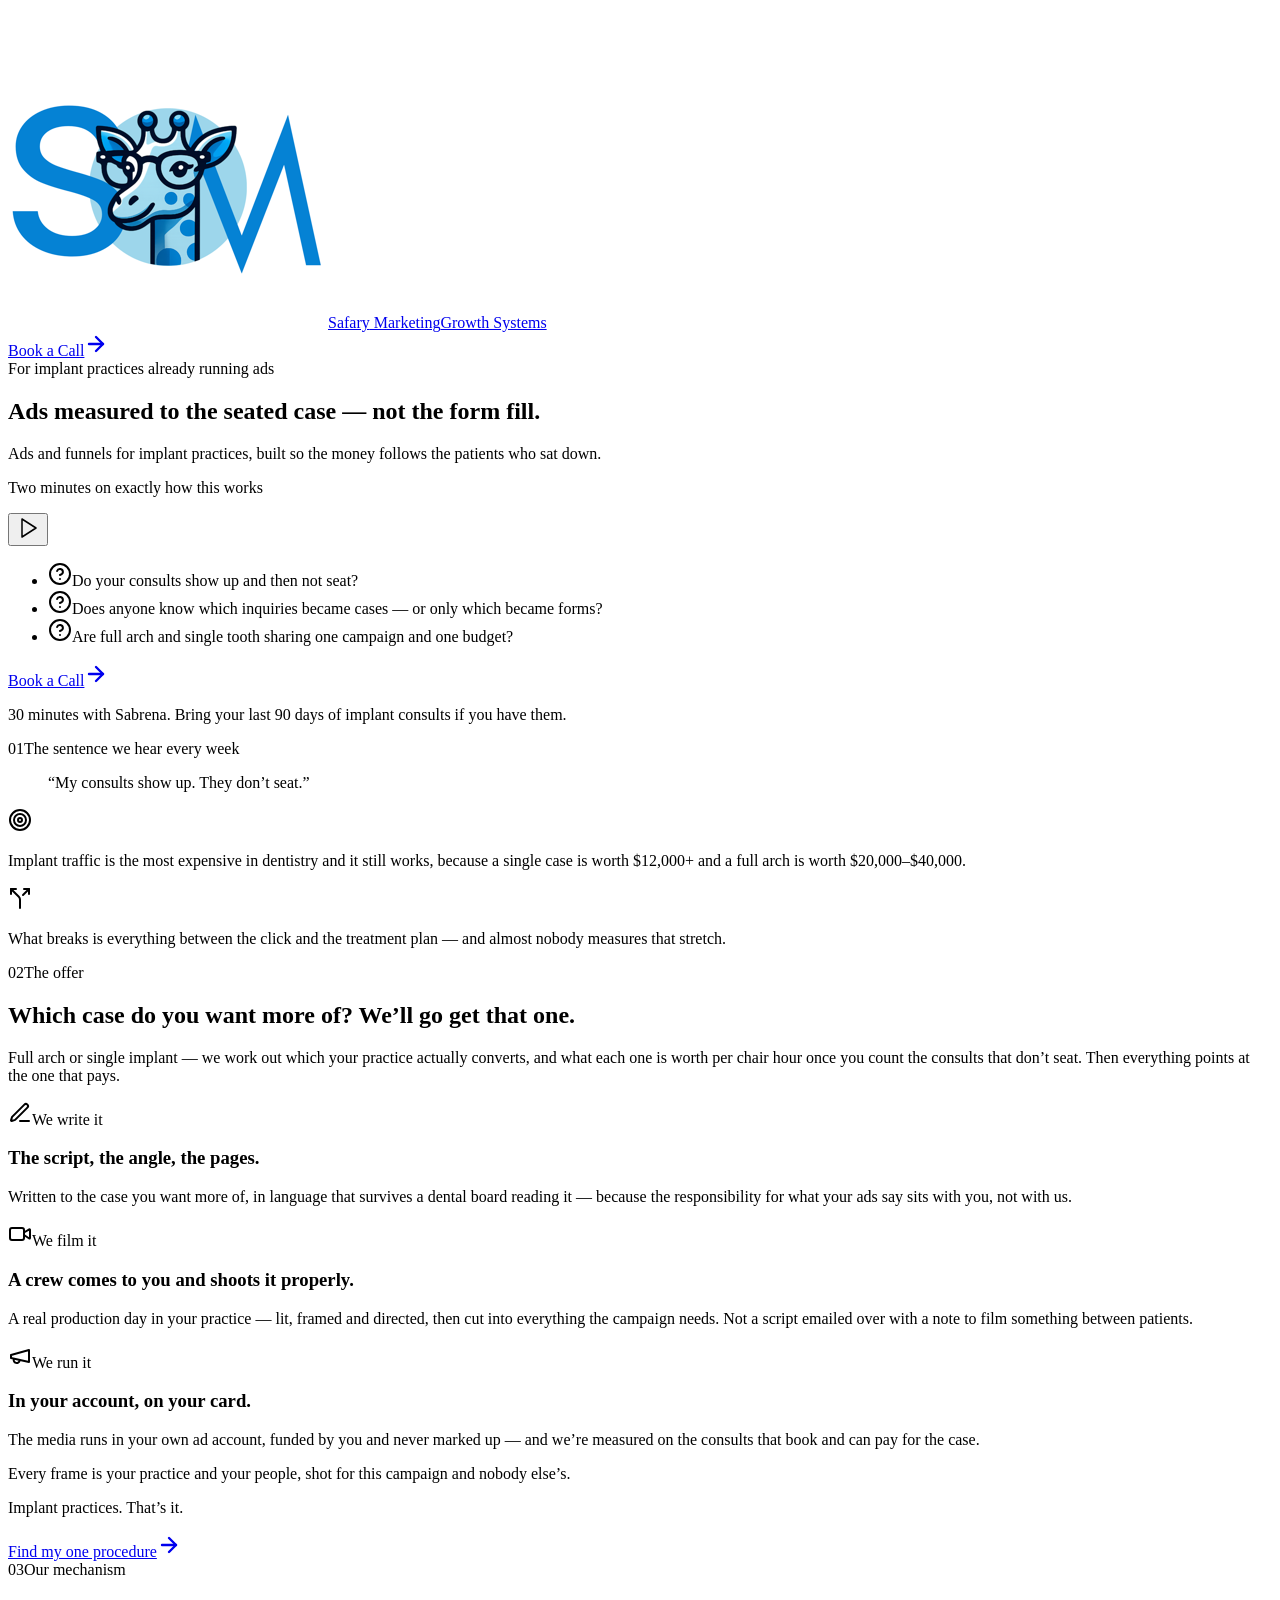
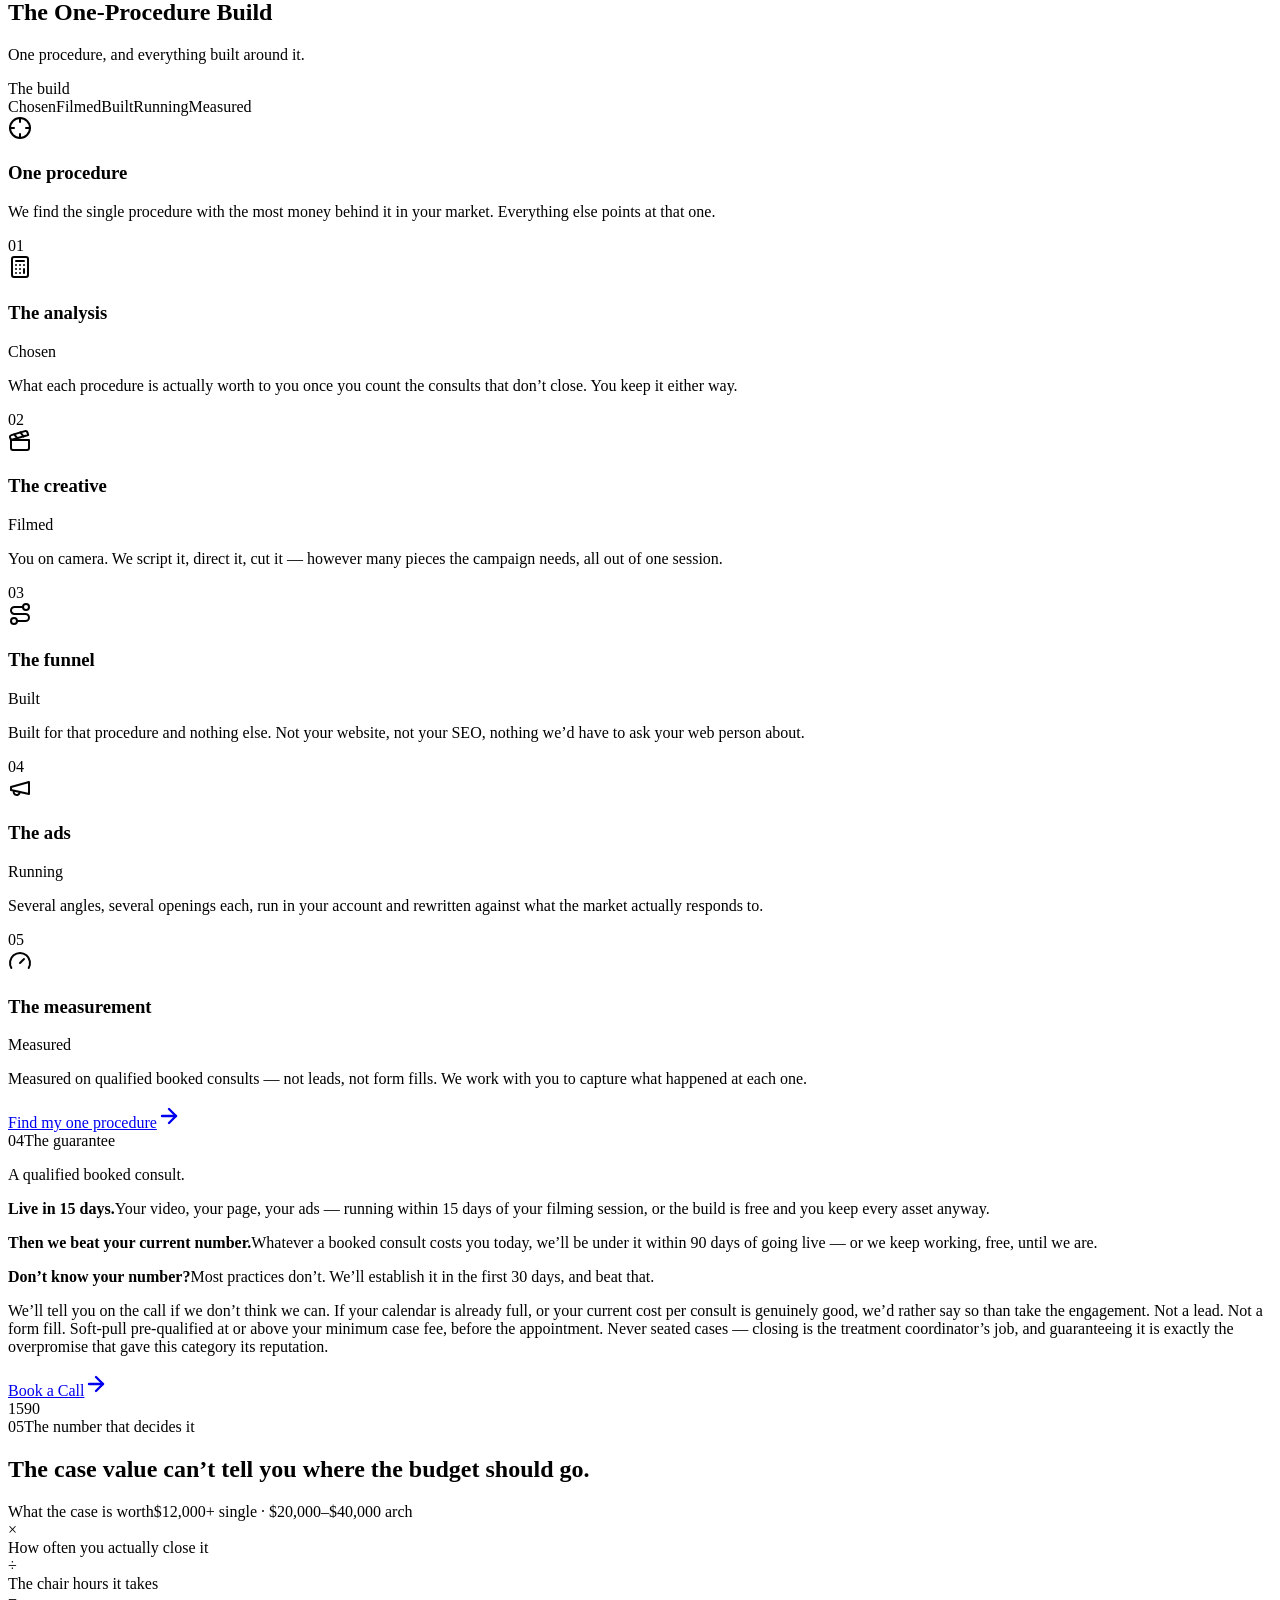
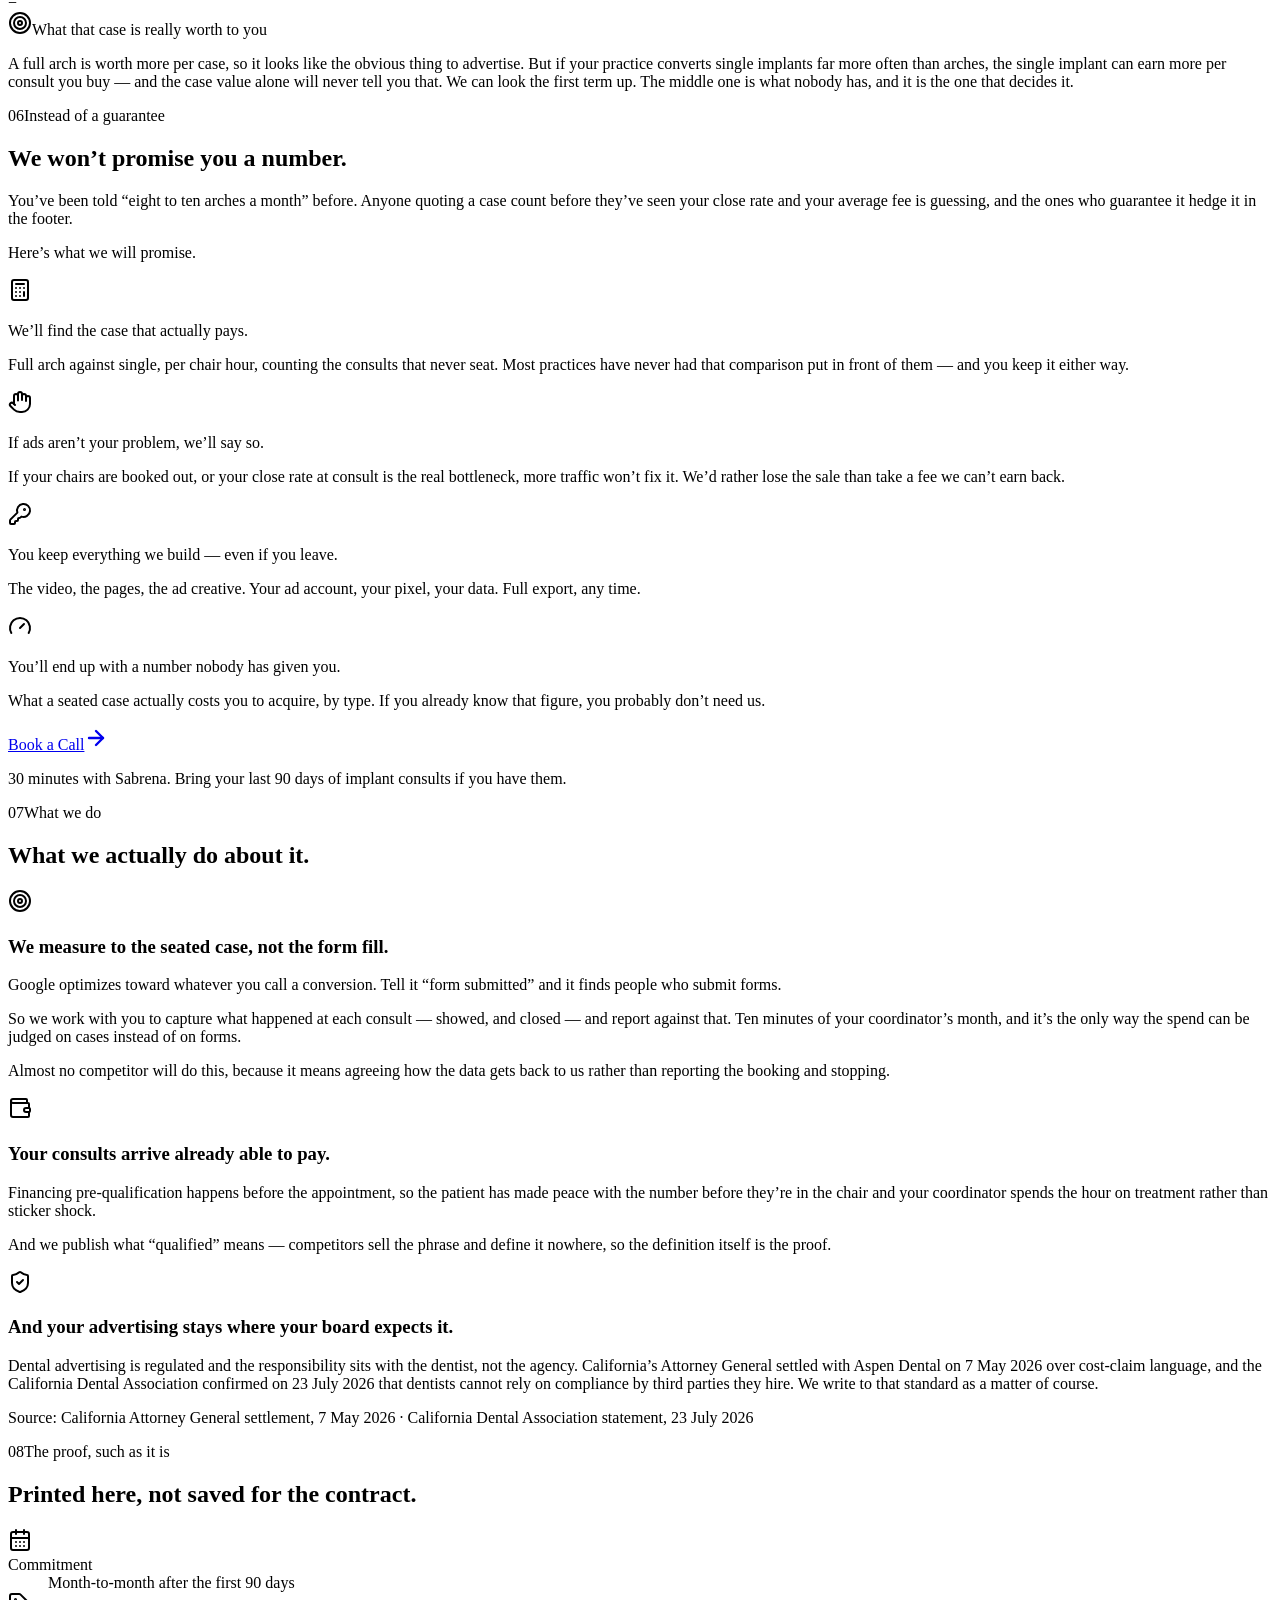
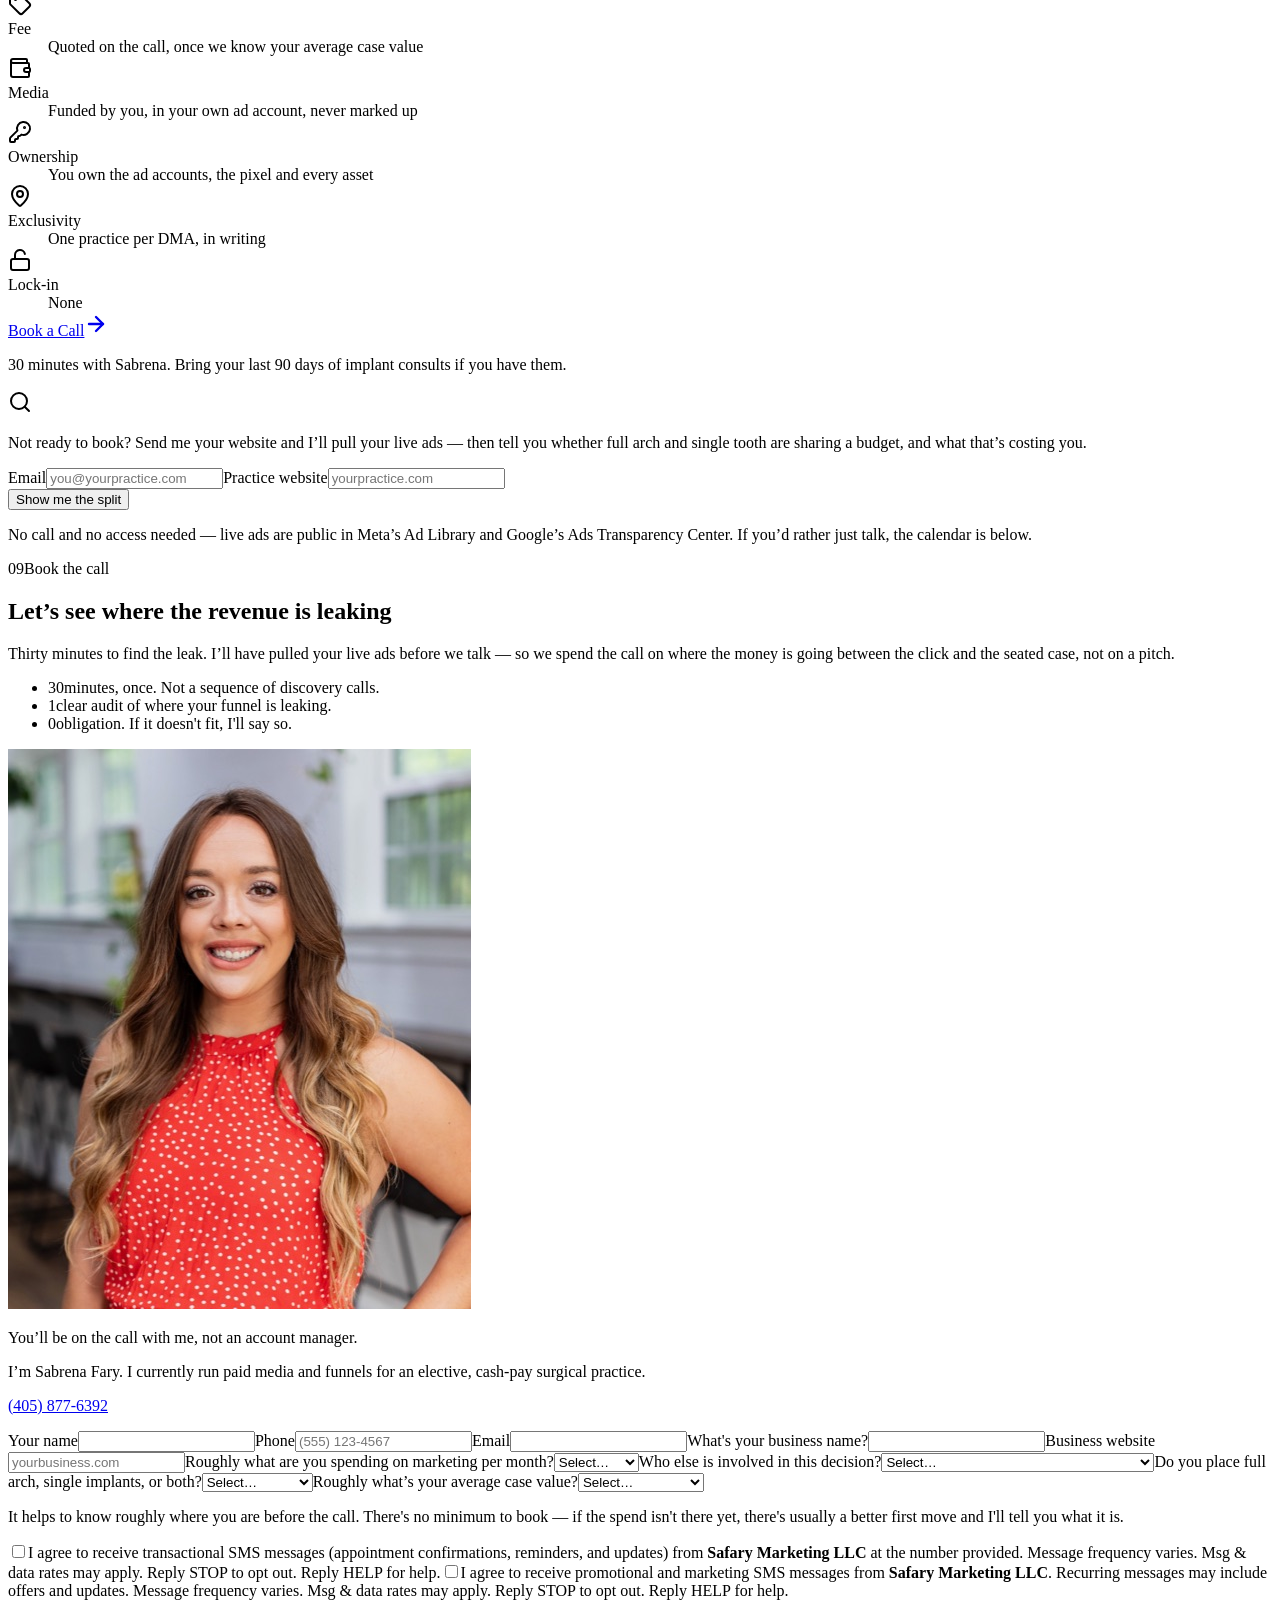
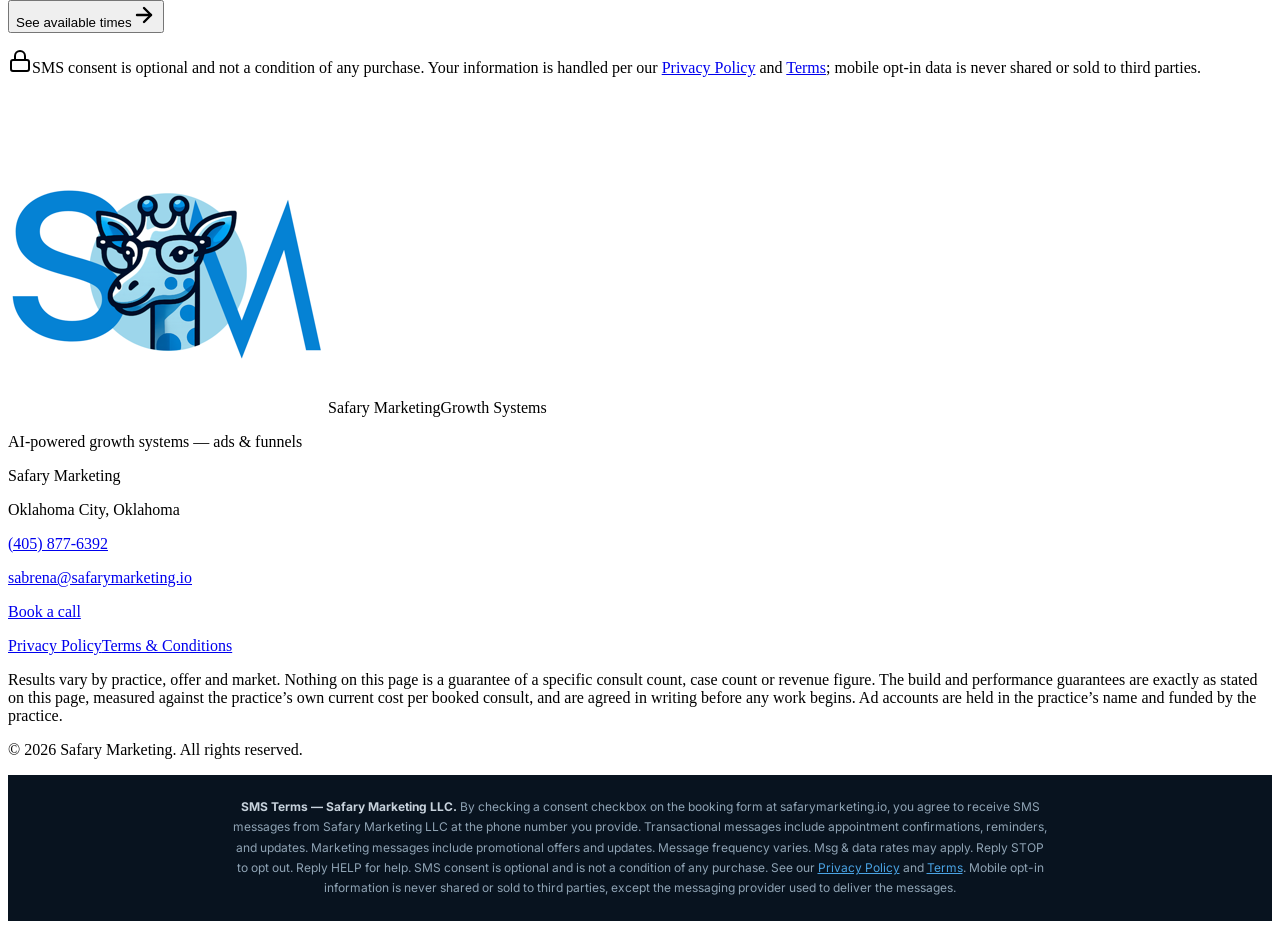
==== commit 09472595: "Refresh preview: pro production, calculation card" ====
--- a/dental-implants/index.html
+++ b/dental-implants/index.html
@@ -48,11 +48,11 @@
     <link
       href="https://fonts.googleapis.com/css2?family=Inter:wght@400;500;600;700;800;900&family=Instrument+Serif:ital@0;1&family=DM+Mono:wght@400;500&display=swap"
       rel="stylesheet" />
-    <script type="module" crossorigin src="/safary-lp-preview/assets/index-OdIaQwZD.js"></script>
-    <link rel="stylesheet" crossorigin href="/safary-lp-preview/assets/index-CP7aHPR0.css">
+    <script type="module" crossorigin src="/safary-lp-preview/assets/index-D3vLrJvT.js"></script>
+    <link rel="stylesheet" crossorigin href="/safary-lp-preview/assets/index-DuHnh2fY.css">
   </head>
   <body>
-    <div id="root"><link rel="preload" as="image" href="/logo.png"/><div class="min-h-screen"><header class="fixed inset-x-0 top-0 z-50 transition-all duration-300 ease-out border-b border-transparent bg-transparent"><div class="container flex h-[76px] items-center justify-between gap-4"><a href="#top" class="shrink-0 transition-opacity hover:opacity-80" aria-label="Safary Marketing — top of page"><span class="inline-flex items-center gap-3"><span class="flex shrink-0 items-center justify-center rounded-lg bg-white transition-colors duration-300 h-10 px-2 border border-white/15"><img src="/logo.png" alt="" class="w-auto object-contain h-7"/></span><span class="flex flex-col"><span class="font-extrabold tracking-[-0.032em] text-[1.12rem]" style="line-height:1.05"><span class="text-white">Safary</span><span class="text-brand"> Marketing</span></span><span class="mono-label mt-[3px] text-[0.58rem] tracking-[0.2em] text-on-dark-muted">Growth Systems</span></span></span></a><div class="flex items-center gap-5"><a href="#book" class="group relative inline-flex items-center gap-2.5 rounded-full bg-brand font-semibold text-white shadow-[0_8px_26px_rgba(13,129,211,0.34)] transition-all duration-200 ease-out hover:-translate-y-0.5 hover:bg-brand-dark hover:shadow-[0_14px_34px_rgba(13,129,211,0.44)] active:translate-y-0 active:scale-[0.975] focus-visible:ring-4 focus-visible:ring-brand/30 focus-visible:outline-none px-5 py-2.5 text-[0.875rem]">Book a Call<svg xmlns="http://www.w3.org/2000/svg" width="24" height="24" viewBox="0 0 24 24" fill="none" stroke="currentColor" stroke-width="2.4" stroke-linecap="round" stroke-linejoin="round" class="lucide lucide-arrow-right size-[1.05em] shrink-0 transition-transform duration-200 ease-out group-hover:translate-x-[3px]"><path d="M5 12h14"></path><path d="m12 5 7 7-7 7"></path></svg></a></div></div></header><main><section id="top" class="grain relative overflow-hidden bg-ink pt-[104px] pb-16 sm:pt-[128px] sm:pb-24"><div aria-hidden="true" class="grid-field pointer-events-none absolute inset-0 opacity-70"></div><div aria-hidden="true" class="pointer-events-none absolute inset-0 bg-gradient-to-b from-ink via-ink/94 to-ink-2/70"></div><div class="container relative"><div class="mx-auto max-w-[52rem] text-center"><div data-reveal="true"><span class="mono-label inline-flex items-center gap-2.5 rounded-full border px-3.5 py-2 border-white/14 bg-white/6 text-[#CFE3F5]"><span aria-hidden="true" class="size-[7px] shrink-0 rounded-full bg-brand shadow-[0_0_0_3px_rgba(13,129,211,0.18)]"></span>For implant practices already running ads</span></div><h1 data-reveal="true" style="--reveal-delay:70ms" class="h-display mx-auto mt-7 max-w-[46rem] text-[clamp(2rem,5.2vw,3.5rem)] text-balance text-white">Ads measured to the seated case —<!-- --> <span class="accent">not the form fill.</span></h1><p data-reveal="true" style="--reveal-delay:140ms" class="mx-auto mt-7 max-w-[36rem] text-[1.06rem] leading-[1.62] text-balance text-on-dark sm:text-[1.15rem]">Ads and funnels for implant practices, built so the money follows the patients who sat down.</p></div><div data-reveal="true" style="--reveal-delay:210ms" class="mx-auto mt-12 max-w-[54rem]"><p class="mono-label text-center text-brand-light">Two minutes on exactly how this works</p><div class="mt-4"><button type="button" aria-label="Video coming shortly" class="relative flex aspect-video w-full cursor-pointer items-center justify-center overflow-hidden rounded-2xl border border-on-dark-line bg-ink-2 shadow-[0_24px_60px_rgba(0,0,0,0.42)] transition-transform duration-200 hover:scale-[1.005] focus-visible:ring-4 focus-visible:ring-brand/30 focus-visible:outline-none"><div aria-hidden="true" class="grid-field pointer-events-none absolute inset-0 opacity-50"></div><span aria-hidden="true" class="relative flex size-16 items-center justify-center rounded-full bg-brand shadow-[0_10px_30px_rgba(13,129,211,0.4)] sm:size-20"><svg xmlns="http://www.w3.org/2000/svg" width="24" height="24" viewBox="0 0 24 24" fill="none" stroke="currentColor" stroke-width="1.5" stroke-linecap="round" stroke-linejoin="round" class="lucide lucide-play ml-1 size-6 fill-white text-white sm:size-7"><polygon points="6 3 20 12 6 21 6 3"></polygon></svg></span></button></div></div><ul data-reveal="true" style="--reveal-delay:260ms" class="mx-auto mt-8 grid max-w-[54rem] items-stretch gap-px overflow-hidden rounded-xl border border-on-dark-line bg-on-dark-line sm:grid-cols-3"><li class="flex h-full flex-col gap-3 bg-ink-2/85 p-5"><span class="flex size-9 shrink-0 items-center justify-center rounded-lg bg-white/10 text-brand-light"><svg xmlns="http://www.w3.org/2000/svg" width="24" height="24" viewBox="0 0 24 24" fill="none" stroke="currentColor" stroke-width="2" stroke-linecap="round" stroke-linejoin="round" class="lucide lucide-circle-help size-[1.125rem]"><circle cx="12" cy="12" r="10"></circle><path d="M9.09 9a3 3 0 0 1 5.83 1c0 2-3 3-3 3"></path><path d="M12 17h.01"></path></svg></span><span class="text-[0.94rem] leading-[1.5] text-on-dark">Do your consults show up and then not seat?</span></li><li class="flex h-full flex-col gap-3 bg-ink-2/85 p-5"><span class="flex size-9 shrink-0 items-center justify-center rounded-lg bg-white/10 text-brand-light"><svg xmlns="http://www.w3.org/2000/svg" width="24" height="24" viewBox="0 0 24 24" fill="none" stroke="currentColor" stroke-width="2" stroke-linecap="round" stroke-linejoin="round" class="lucide lucide-circle-help size-[1.125rem]"><circle cx="12" cy="12" r="10"></circle><path d="M9.09 9a3 3 0 0 1 5.83 1c0 2-3 3-3 3"></path><path d="M12 17h.01"></path></svg></span><span class="text-[0.94rem] leading-[1.5] text-on-dark">Does anyone know which inquiries became cases — or only which became forms?</span></li><li class="flex h-full flex-col gap-3 bg-ink-2/85 p-5"><span class="flex size-9 shrink-0 items-center justify-center rounded-lg bg-white/10 text-brand-light"><svg xmlns="http://www.w3.org/2000/svg" width="24" height="24" viewBox="0 0 24 24" fill="none" stroke="currentColor" stroke-width="2" stroke-linecap="round" stroke-linejoin="round" class="lucide lucide-circle-help size-[1.125rem]"><circle cx="12" cy="12" r="10"></circle><path d="M9.09 9a3 3 0 0 1 5.83 1c0 2-3 3-3 3"></path><path d="M12 17h.01"></path></svg></span><span class="text-[0.94rem] leading-[1.5] text-on-dark">Are full arch and single tooth sharing one campaign and one budget?</span></li></ul><div data-reveal="true" style="--reveal-delay:320ms" class="mt-10 text-center"><a href="#book" class="group relative inline-flex items-center gap-2.5 rounded-full bg-brand font-semibold text-white shadow-[0_8px_26px_rgba(13,129,211,0.34)] transition-all duration-200 ease-out hover:-translate-y-0.5 hover:bg-brand-dark hover:shadow-[0_14px_34px_rgba(13,129,211,0.44)] active:translate-y-0 active:scale-[0.975] focus-visible:ring-4 focus-visible:ring-brand/30 focus-visible:outline-none px-8 py-4 text-[1.03rem] tracking-[-0.01em]">Book a Call<svg xmlns="http://www.w3.org/2000/svg" width="24" height="24" viewBox="0 0 24 24" fill="none" stroke="currentColor" stroke-width="2.4" stroke-linecap="round" stroke-linejoin="round" class="lucide lucide-arrow-right size-[1.05em] shrink-0 transition-transform duration-200 ease-out group-hover:translate-x-[3px]"><path d="M5 12h14"></path><path d="m12 5 7 7-7 7"></path></svg></a><p class="text-[0.875rem] leading-relaxed text-on-dark-muted mx-auto mt-4 max-w-[30rem]">30 minutes with Sabrena. Bring your last 90 days of implant consults if you have them.</p></div></div></section><section class="bubble-field relative border-t border-hairline bg-paper py-20 sm:py-28"><div class="container"><div data-reveal="true" class="mx-auto max-w-[46rem] text-center"><div class="mono-label flex items-center gap-3.5 text-brand justify-center"><span>01</span><span aria-hidden="true" class="h-px w-8 bg-brand/35"></span><span class="text-muted-ink">The sentence we hear every week</span></div><blockquote class="mt-7"><p class="h-section text-ink"><span class="accent">“</span>My consults show up. They don’t seat.<span class="accent">”</span></p></blockquote></div><div class="mt-9 grid items-stretch gap-3.5 sm:grid-cols-2"><div data-reveal="true" style="--reveal-delay:0ms" class="flex h-full flex-col rounded-xl border border-hairline bg-white p-6"><span class="flex size-9 shrink-0 items-center justify-center rounded-lg bg-brand/10 text-brand"><svg xmlns="http://www.w3.org/2000/svg" width="24" height="24" viewBox="0 0 24 24" fill="none" stroke="currentColor" stroke-width="2" stroke-linecap="round" stroke-linejoin="round" class="lucide lucide-target size-[1.125rem]"><circle cx="12" cy="12" r="10"></circle><circle cx="12" cy="12" r="6"></circle><circle cx="12" cy="12" r="2"></circle></svg></span><p class="mt-4 text-[0.98rem] leading-[1.62] text-muted-ink">Implant traffic is the most expensive in dentistry and it still works, because a single case is worth $12,000+ and a full arch is worth $20,000–$40,000.</p></div><div data-reveal="true" style="--reveal-delay:60ms" class="flex h-full flex-col rounded-xl border border-hairline bg-white p-6"><span class="flex size-9 shrink-0 items-center justify-center rounded-lg bg-brand/10 text-brand"><svg xmlns="http://www.w3.org/2000/svg" width="24" height="24" viewBox="0 0 24 24" fill="none" stroke="currentColor" stroke-width="2" stroke-linecap="round" stroke-linejoin="round" class="lucide lucide-split size-[1.125rem]"><path d="M16 3h5v5"></path><path d="M8 3H3v5"></path><path d="M12 22v-8.3a4 4 0 0 0-1.172-2.872L3 3"></path><path d="m15 9 6-6"></path></svg></span><p class="mt-4 text-[0.98rem] leading-[1.62] text-muted-ink">What breaks is everything between the click and the treatment plan — and almost nobody measures that stretch.</p></div></div></div></section><section class="relative border-t border-hairline bg-white py-20 sm:py-28"><div class="container relative text-center"><div data-reveal="true" class="mx-auto max-w-[46rem]"><div class="mono-label flex items-center gap-3.5 text-brand justify-center"><span>02</span><span aria-hidden="true" class="h-px w-8 bg-brand/35"></span><span class="text-muted-ink">The offer</span></div><h2 class="h-section mt-6 text-balance text-ink">Which case do you want more of? We’ll go get that one.</h2></div><p data-reveal="true" style="--reveal-delay:80ms" class="mx-auto mt-7 max-w-[44rem] text-[1.04rem] leading-[1.68] text-muted-ink">Full arch or single implant — we work out which your practice actually converts, and what each one is worth per chair hour once you count the consults that don’t seat. Then everything points at the one that pays.</p><div class="mt-11 grid items-stretch gap-3.5 text-left lg:grid-cols-3"><div data-reveal="true" style="--reveal-delay:120ms" class="flex h-full flex-col rounded-2xl border p-6 sm:p-7 border-hairline bg-paper"><span class="flex size-9 shrink-0 items-center justify-center rounded-lg bg-brand/10 text-brand"><svg xmlns="http://www.w3.org/2000/svg" width="24" height="24" viewBox="0 0 24 24" fill="none" stroke="currentColor" stroke-width="2" stroke-linecap="round" stroke-linejoin="round" class="lucide lucide-pen-line size-[1.125rem]"><path d="M12 20h9"></path><path d="M16.376 3.622a1 1 0 0 1 3.002 3.002L7.368 18.635a2 2 0 0 1-.855.506l-2.872.838a.5.5 0 0 1-.62-.62l.838-2.872a2 2 0 0 1 .506-.854z"></path></svg></span><span class="mono-label mt-4 text-brand">We write it</span><h3 class="mt-2 text-[1.08rem] leading-snug font-extrabold tracking-[-0.015em] text-ink">The script, the angle, the pages.</h3><p class="mt-2.5 text-[0.93rem] leading-[1.6] text-muted-ink">Written to the case you want more of, in language that survives a dental board reading it — because the responsibility for what your ads say sits with you, not with us.</p></div><div data-reveal="true" style="--reveal-delay:190ms" class="flex h-full flex-col rounded-2xl border p-6 sm:p-7 border-brand bg-brand text-white"><span class="flex size-9 shrink-0 items-center justify-center rounded-lg bg-white/10 text-brand-light"><svg xmlns="http://www.w3.org/2000/svg" width="24" height="24" viewBox="0 0 24 24" fill="none" stroke="currentColor" stroke-width="2" stroke-linecap="round" stroke-linejoin="round" class="lucide lucide-video size-[1.125rem]"><path d="m16 13 5.223 3.482a.5.5 0 0 0 .777-.416V7.87a.5.5 0 0 0-.752-.432L16 10.5"></path><rect x="2" y="6" width="14" height="12" rx="2"></rect></svg></span><span class="mono-label mt-4 text-white/70">We film it</span><h3 class="mt-2 text-[1.08rem] leading-snug font-extrabold tracking-[-0.015em] text-white">Twenty minutes on camera. That’s the whole ask.</h3><p class="mt-2.5 text-[0.93rem] leading-[1.6] text-white/90">You point a phone at yourself with me directing live on the call. No crew in your practice, no shoot day, no chairs blocked out. Then we cut it into whatever the campaign needs. Most agencies send you a script and wait.</p></div><div data-reveal="true" style="--reveal-delay:260ms" class="flex h-full flex-col rounded-2xl border p-6 sm:p-7 border-hairline bg-paper"><span class="flex size-9 shrink-0 items-center justify-center rounded-lg bg-brand/10 text-brand"><svg xmlns="http://www.w3.org/2000/svg" width="24" height="24" viewBox="0 0 24 24" fill="none" stroke="currentColor" stroke-width="2" stroke-linecap="round" stroke-linejoin="round" class="lucide lucide-megaphone size-[1.125rem]"><path d="m3 11 18-5v12L3 14v-3z"></path><path d="M11.6 16.8a3 3 0 1 1-5.8-1.6"></path></svg></span><span class="mono-label mt-4 text-brand">We run it</span><h3 class="mt-2 text-[1.08rem] leading-snug font-extrabold tracking-[-0.015em] text-ink">In your account, on your card.</h3><p class="mt-2.5 text-[0.93rem] leading-[1.6] text-muted-ink">The media runs in your own ad account, funded by you and never marked up — and we’re measured on the consults that book and can pay for the case.</p></div></div><p data-reveal="true" style="--reveal-delay:340ms" class="mx-auto mt-6 max-w-[46rem] rounded-xl border border-hairline bg-paper px-5 py-4 text-[0.92rem] leading-[1.6] text-muted-ink">No stock footage. No AI-generated faces. No before-and-after imagery, and no “starting at” pricing. The only person in your ads is you.</p><p data-reveal="true" style="--reveal-delay:160ms" class="mt-10 text-[1.5rem] font-extrabold tracking-[-0.02em] text-ink sm:text-[1.75rem]"><span class="underline-brand">Implant practices. That’s it.</span></p><div data-reveal="true" style="--reveal-delay:200ms" class="mt-9"><a href="#book" class="group relative inline-flex items-center gap-2.5 rounded-full bg-brand font-semibold text-white shadow-[0_8px_26px_rgba(13,129,211,0.34)] transition-all duration-200 ease-out hover:-translate-y-0.5 hover:bg-brand-dark hover:shadow-[0_14px_34px_rgba(13,129,211,0.44)] active:translate-y-0 active:scale-[0.975] focus-visible:ring-4 focus-visible:ring-brand/30 focus-visible:outline-none px-8 py-4 text-[1.03rem] tracking-[-0.01em]">Find my one procedure<svg xmlns="http://www.w3.org/2000/svg" width="24" height="24" viewBox="0 0 24 24" fill="none" stroke="currentColor" stroke-width="2.4" stroke-linecap="round" stroke-linejoin="round" class="lucide lucide-arrow-right size-[1.05em] shrink-0 transition-transform duration-200 ease-out group-hover:translate-x-[3px]"><path d="M5 12h14"></path><path d="m12 5 7 7-7 7"></path></svg></a></div></div></section><section class="relative overflow-hidden border-y border-hairline bg-white py-20 sm:py-28"><div aria-hidden="true" class="pointer-events-none absolute inset-0 opacity-[0.55]" style="background-image:linear-gradient(to right, #E3E2DE 1px, transparent 1px), linear-gradient(to bottom, #E3E2DE 1px, transparent 1px);background-size:96px 96px;mask-image:radial-gradient(ellipse 70% 60% at 50% 40%, black, transparent);-webkit-mask-image:radial-gradient(ellipse 70% 60% at 50% 40%, black, transparent)"></div><div class="container relative"><div class="flex flex-col gap-8 md:flex-row md:items-end md:justify-between"><div data-reveal="true" class="max-w-[42rem]"><div class="mono-label flex items-center gap-3.5 text-brand"><span>03</span><span aria-hidden="true" class="h-px w-8 bg-brand/35"></span><span class="text-muted-ink">Our mechanism</span></div><h2 class="h-section mt-5 text-ink">The One-Procedure Build</h2><p class="mt-5 text-[1.05rem] leading-[1.6] text-muted-ink">One procedure, and everything built around it.</p></div><div data-reveal="true" style="--reveal-delay:80ms" class="hidden shrink-0 md:block"><span class="mono-label text-muted-ink">The build</span><div class="mt-3 flex flex-wrap items-center gap-x-1.5 gap-y-2"><span class="flex items-center gap-1.5"><span class="mono-label rounded-full border px-2.5 py-1.5 transition-all duration-400 border-brand/40 bg-brand/10 text-brand">Chosen</span><span aria-hidden="true" class="h-px w-2.5 transition-colors duration-400 bg-hairline"></span></span><span class="flex items-center gap-1.5"><span class="mono-label rounded-full border px-2.5 py-1.5 transition-all duration-400 border-hairline bg-paper text-muted-ink/70">Filmed</span><span aria-hidden="true" class="h-px w-2.5 transition-colors duration-400 bg-hairline"></span></span><span class="flex items-center gap-1.5"><span class="mono-label rounded-full border px-2.5 py-1.5 transition-all duration-400 border-hairline bg-paper text-muted-ink/70">Built</span><span aria-hidden="true" class="h-px w-2.5 transition-colors duration-400 bg-hairline"></span></span><span class="flex items-center gap-1.5"><span class="mono-label rounded-full border px-2.5 py-1.5 transition-all duration-400 border-hairline bg-paper text-muted-ink/70">Running</span><span aria-hidden="true" class="h-px w-2.5 transition-colors duration-400 bg-hairline"></span></span><span class="flex items-center gap-1.5"><span class="mono-label rounded-full border px-2.5 py-1.5 transition-all duration-400 border-hairline bg-paper text-muted-ink/70">Measured</span></span></div></div></div><div data-reveal="true" style="--reveal-delay:120ms" class="mt-12 flex max-w-[52rem] items-start gap-5 rounded-2xl border border-brand bg-brand p-6 text-white sm:p-7"><span class="flex size-11 shrink-0 items-center justify-center rounded-xl bg-white/15"><svg xmlns="http://www.w3.org/2000/svg" width="24" height="24" viewBox="0 0 24 24" fill="none" stroke="currentColor" stroke-width="2" stroke-linecap="round" stroke-linejoin="round" class="lucide lucide-crosshair size-[1.35rem]"><circle cx="12" cy="12" r="10"></circle><line x1="22" x2="18" y1="12" y2="12"></line><line x1="6" x2="2" y1="12" y2="12"></line><line x1="12" x2="12" y1="6" y2="2"></line><line x1="12" x2="12" y1="22" y2="18"></line></svg></span><div><h3 class="text-[1.2rem] font-extrabold tracking-[-0.02em]">One procedure</h3><p class="mt-2 text-[0.98rem] leading-[1.55] text-white/90">We find the single procedure with the most money behind it in your market. Everything else points at that one.</p></div></div><div class="relative mt-10 pl-[3.5rem] sm:pl-[6.5rem]"><div aria-hidden="true" class="absolute top-0 bottom-10 left-[1.4rem] w-[3px] overflow-hidden bg-hairline sm:left-[2.9rem]"><div class="w-full bg-brand transition-[height] duration-150 ease-out" style="height:0%"></div></div><div aria-hidden="true" class="absolute bottom-6 left-[1.4rem] -ml-[7px] size-[17px] rotate-45 border-2 transition-all duration-500 sm:left-[2.9rem] border-hairline bg-white"></div><div class="space-y-2.5"><div data-stage="true" class="relative"><span aria-hidden="true" class="absolute top-6 left-[-3.5rem] z-2 flex size-[2.8rem] items-center justify-center border-2 transition-all duration-400 sm:left-[-6.5rem] sm:size-[3.4rem] border-brand bg-brand text-white shadow-[0_0_0_5px_rgba(13,129,211,0.13)]" style="border-radius:10px"><span class="mono-label text-[0.78rem]">01</span></span><span aria-hidden="true" class="absolute top-[2.85rem] left-[-0.75rem] h-[2px] w-3 transition-colors duration-400 sm:top-[3.15rem] bg-brand"></span><article class="border bg-white px-6 py-6 transition-all duration-400 sm:px-8 sm:py-7 border-hairline shadow-[0_10px_30px_rgba(15,23,41,0.07)]" style="border-radius:14px"><div class="flex flex-wrap items-start justify-between gap-x-8 gap-y-3"><div class="flex items-center gap-3.5"><span class="flex size-9 shrink-0 items-center justify-center rounded-lg transition-colors duration-400 bg-brand/10 text-brand"><svg xmlns="http://www.w3.org/2000/svg" width="24" height="24" viewBox="0 0 24 24" fill="none" stroke="currentColor" stroke-width="2" stroke-linecap="round" stroke-linejoin="round" class="lucide lucide-calculator size-[1.125rem]"><rect width="16" height="20" x="4" y="2" rx="2"></rect><line x1="8" x2="16" y1="6" y2="6"></line><line x1="16" x2="16" y1="14" y2="18"></line><path d="M16 10h.01"></path><path d="M12 10h.01"></path><path d="M8 10h.01"></path><path d="M12 14h.01"></path><path d="M8 14h.01"></path><path d="M12 18h.01"></path><path d="M8 18h.01"></path></svg></span><h3 class="text-[1.12rem] leading-[1.24] font-extrabold tracking-[-0.022em] transition-colors duration-400 sm:text-[1.34rem] text-ink">The analysis</h3></div><span class="mono-label shrink-0 border-t-2 pt-2 transition-colors duration-400 border-brand text-brand">Chosen</span></div><p class="mt-3.5 max-w-[46rem] text-[1.01rem] leading-[1.6] transition-colors duration-400 text-muted-ink">What each procedure is actually worth to you once you count the consults that don’t close. You keep it either way.</p></article></div><div data-stage="true" class="relative"><span aria-hidden="true" class="absolute top-6 left-[-3.5rem] z-2 flex size-[2.8rem] items-center justify-center border-2 transition-all duration-400 sm:left-[-6.5rem] sm:size-[3.4rem] border-hairline bg-white text-muted-ink/70" style="border-radius:10px"><span class="mono-label text-[0.78rem]">02</span></span><span aria-hidden="true" class="absolute top-[2.85rem] left-[-0.75rem] h-[2px] w-3 transition-colors duration-400 sm:top-[3.15rem] bg-hairline"></span><article class="border bg-white px-6 py-6 transition-all duration-400 sm:px-8 sm:py-7 border-hairline/60 shadow-none" style="border-radius:14px"><div class="flex flex-wrap items-start justify-between gap-x-8 gap-y-3"><div class="flex items-center gap-3.5"><span class="flex size-9 shrink-0 items-center justify-center rounded-lg transition-colors duration-400 bg-paper text-muted-ink/60"><svg xmlns="http://www.w3.org/2000/svg" width="24" height="24" viewBox="0 0 24 24" fill="none" stroke="currentColor" stroke-width="2" stroke-linecap="round" stroke-linejoin="round" class="lucide lucide-clapperboard size-[1.125rem]"><path d="M20.2 6 3 11l-.9-2.4c-.3-1.1.3-2.2 1.3-2.5l13.5-4c1.1-.3 2.2.3 2.5 1.3Z"></path><path d="m6.2 5.3 3.1 3.9"></path><path d="m12.4 3.4 3.1 4"></path><path d="M3 11h18v8a2 2 0 0 1-2 2H5a2 2 0 0 1-2-2Z"></path></svg></span><h3 class="text-[1.12rem] leading-[1.24] font-extrabold tracking-[-0.022em] transition-colors duration-400 sm:text-[1.34rem] text-ink/55">The creative</h3></div><span class="mono-label shrink-0 border-t-2 pt-2 transition-colors duration-400 border-hairline text-muted-ink/60">Filmed</span></div><p class="mt-3.5 max-w-[46rem] text-[1.01rem] leading-[1.6] transition-colors duration-400 text-muted-ink/60">You on camera. We script it, direct it, cut it — however many pieces the campaign needs, all out of one session.</p></article></div><div data-stage="true" class="relative"><span aria-hidden="true" class="absolute top-6 left-[-3.5rem] z-2 flex size-[2.8rem] items-center justify-center border-2 transition-all duration-400 sm:left-[-6.5rem] sm:size-[3.4rem] border-hairline bg-white text-muted-ink/70" style="border-radius:10px"><span class="mono-label text-[0.78rem]">03</span></span><span aria-hidden="true" class="absolute top-[2.85rem] left-[-0.75rem] h-[2px] w-3 transition-colors duration-400 sm:top-[3.15rem] bg-hairline"></span><article class="border bg-white px-6 py-6 transition-all duration-400 sm:px-8 sm:py-7 border-hairline/60 shadow-none" style="border-radius:14px"><div class="flex flex-wrap items-start justify-between gap-x-8 gap-y-3"><div class="flex items-center gap-3.5"><span class="flex size-9 shrink-0 items-center justify-center rounded-lg transition-colors duration-400 bg-paper text-muted-ink/60"><svg xmlns="http://www.w3.org/2000/svg" width="24" height="24" viewBox="0 0 24 24" fill="none" stroke="currentColor" stroke-width="2" stroke-linecap="round" stroke-linejoin="round" class="lucide lucide-route size-[1.125rem]"><circle cx="6" cy="19" r="3"></circle><path d="M9 19h8.5a3.5 3.5 0 0 0 0-7h-11a3.5 3.5 0 0 1 0-7H15"></path><circle cx="18" cy="5" r="3"></circle></svg></span><h3 class="text-[1.12rem] leading-[1.24] font-extrabold tracking-[-0.022em] transition-colors duration-400 sm:text-[1.34rem] text-ink/55">The funnel</h3></div><span class="mono-label shrink-0 border-t-2 pt-2 transition-colors duration-400 border-hairline text-muted-ink/60">Built</span></div><p class="mt-3.5 max-w-[46rem] text-[1.01rem] leading-[1.6] transition-colors duration-400 text-muted-ink/60">Built for that procedure and nothing else. Not your website, not your SEO, nothing we’d have to ask your web person about.</p></article></div><div data-stage="true" class="relative"><span aria-hidden="true" class="absolute top-6 left-[-3.5rem] z-2 flex size-[2.8rem] items-center justify-center border-2 transition-all duration-400 sm:left-[-6.5rem] sm:size-[3.4rem] border-hairline bg-white text-muted-ink/70" style="border-radius:10px"><span class="mono-label text-[0.78rem]">04</span></span><span aria-hidden="true" class="absolute top-[2.85rem] left-[-0.75rem] h-[2px] w-3 transition-colors duration-400 sm:top-[3.15rem] bg-hairline"></span><article class="border bg-white px-6 py-6 transition-all duration-400 sm:px-8 sm:py-7 border-hairline/60 shadow-none" style="border-radius:14px"><div class="flex flex-wrap items-start justify-between gap-x-8 gap-y-3"><div class="flex items-center gap-3.5"><span class="flex size-9 shrink-0 items-center justify-center rounded-lg transition-colors duration-400 bg-paper text-muted-ink/60"><svg xmlns="http://www.w3.org/2000/svg" width="24" height="24" viewBox="0 0 24 24" fill="none" stroke="currentColor" stroke-width="2" stroke-linecap="round" stroke-linejoin="round" class="lucide lucide-megaphone size-[1.125rem]"><path d="m3 11 18-5v12L3 14v-3z"></path><path d="M11.6 16.8a3 3 0 1 1-5.8-1.6"></path></svg></span><h3 class="text-[1.12rem] leading-[1.24] font-extrabold tracking-[-0.022em] transition-colors duration-400 sm:text-[1.34rem] text-ink/55">The ads</h3></div><span class="mono-label shrink-0 border-t-2 pt-2 transition-colors duration-400 border-hairline text-muted-ink/60">Running</span></div><p class="mt-3.5 max-w-[46rem] text-[1.01rem] leading-[1.6] transition-colors duration-400 text-muted-ink/60">Several angles, several openings each, run in your account and rewritten against what the market actually responds to.</p></article></div><div data-stage="true" class="relative"><span aria-hidden="true" class="absolute top-6 left-[-3.5rem] z-2 flex size-[2.8rem] items-center justify-center border-2 transition-all duration-400 sm:left-[-6.5rem] sm:size-[3.4rem] border-hairline bg-white text-muted-ink/70" style="border-radius:10px"><span class="mono-label text-[0.78rem]">05</span></span><span aria-hidden="true" class="absolute top-[2.85rem] left-[-0.75rem] h-[2px] w-3 transition-colors duration-400 sm:top-[3.15rem] bg-hairline"></span><article class="border bg-white px-6 py-6 transition-all duration-400 sm:px-8 sm:py-7 border-hairline/60 shadow-none" style="border-radius:14px"><div class="flex flex-wrap items-start justify-between gap-x-8 gap-y-3"><div class="flex items-center gap-3.5"><span class="flex size-9 shrink-0 items-center justify-center rounded-lg transition-colors duration-400 bg-paper text-muted-ink/60"><svg xmlns="http://www.w3.org/2000/svg" width="24" height="24" viewBox="0 0 24 24" fill="none" stroke="currentColor" stroke-width="2" stroke-linecap="round" stroke-linejoin="round" class="lucide lucide-gauge size-[1.125rem]"><path d="m12 14 4-4"></path><path d="M3.34 19a10 10 0 1 1 17.32 0"></path></svg></span><h3 class="text-[1.12rem] leading-[1.24] font-extrabold tracking-[-0.022em] transition-colors duration-400 sm:text-[1.34rem] text-ink/55">The measurement</h3></div><span class="mono-label shrink-0 border-t-2 pt-2 transition-colors duration-400 border-hairline text-muted-ink/60">Measured</span></div><p class="mt-3.5 max-w-[46rem] text-[1.01rem] leading-[1.6] transition-colors duration-400 text-muted-ink/60">Measured on qualified booked consults — not leads, not form fills. We work with you to capture what happened at each one.</p></article></div></div></div><div data-reveal="true" class="mt-10 pl-[3.5rem] sm:pl-[6.5rem]"><a href="#book" class="group relative inline-flex items-center gap-2.5 rounded-full bg-brand font-semibold text-white shadow-[0_8px_26px_rgba(13,129,211,0.34)] transition-all duration-200 ease-out hover:-translate-y-0.5 hover:bg-brand-dark hover:shadow-[0_14px_34px_rgba(13,129,211,0.44)] active:translate-y-0 active:scale-[0.975] focus-visible:ring-4 focus-visible:ring-brand/30 focus-visible:outline-none px-8 py-4 text-[1.03rem] tracking-[-0.01em]">Find my one procedure<svg xmlns="http://www.w3.org/2000/svg" width="24" height="24" viewBox="0 0 24 24" fill="none" stroke="currentColor" stroke-width="2.4" stroke-linecap="round" stroke-linejoin="round" class="lucide lucide-arrow-right size-[1.05em] shrink-0 transition-transform duration-200 ease-out group-hover:translate-x-[3px]"><path d="M5 12h14"></path><path d="m12 5 7 7-7 7"></path></svg></a></div></div></section><section class="grain relative overflow-hidden border-t border-hairline bg-ink py-12 sm:py-14"><div aria-hidden="true" class="grid-field pointer-events-none absolute inset-0 opacity-60"></div><div class="container relative text-center"><div data-reveal="true" class="flex flex-col items-center gap-3"><div class="mono-label flex items-center gap-3.5 text-brand-light justify-center"><span>04</span><span aria-hidden="true" class="h-px w-8 bg-white/25"></span><span class="text-on-dark-muted">The guarantee</span></div><p class="text-[1.02rem] font-extrabold tracking-[-0.02em] text-white"><span class="underline-brand">A qualified booked consult.</span></p></div><div data-reveal="true" style="--reveal-delay:60ms" class="mt-7 grid gap-x-8 gap-y-5 lg:grid-cols-3"><p class="text-[0.97rem] leading-[1.55] text-on-dark"><strong class="block font-extrabold text-white"><span class="underline-brand-thin">Live in 15 days.</span></strong>Your video, your page, your ads — running within 15 days of your filming session, or the build is free and you keep every asset anyway.</p><p class="text-[0.97rem] leading-[1.55] text-on-dark"><strong class="block font-extrabold text-white"><span class="underline-brand-thin">Then we beat your current number.</span></strong>Whatever a booked consult costs you today, we’ll be under it within 90 days of going live — or we keep working, free, until we are.</p><p class="text-[0.97rem] leading-[1.55] text-on-dark"><strong class="block font-extrabold text-white"><span class="underline-brand-thin">Don’t know your number?</span></strong>Most practices don’t. We’ll establish it in the first 30 days, and beat that.</p></div><p data-reveal="true" style="--reveal-delay:120ms" class="mx-auto mt-7 max-w-[62rem] border-t border-on-dark-line pt-5 text-[0.88rem] leading-[1.55] text-on-dark-muted italic">We’ll tell you on the call if we don’t think we can. If your calendar is already full, or your current cost per consult is genuinely good, we’d rather say so than take the engagement.<!-- --> <span class="not-italic">Not a lead. Not a form fill. Soft-pull pre-qualified at or above your minimum case fee, before the appointment. Never seated cases — closing is the treatment coordinator’s job, and guaranteeing it is exactly the overpromise that gave this category its reputation.</span></p><div data-reveal="true" style="--reveal-delay:160ms" class="mt-8"><a href="#book" class="group relative inline-flex items-center gap-2.5 rounded-full bg-brand font-semibold text-white shadow-[0_8px_26px_rgba(13,129,211,0.34)] transition-all duration-200 ease-out hover:-translate-y-0.5 hover:bg-brand-dark hover:shadow-[0_14px_34px_rgba(13,129,211,0.44)] active:translate-y-0 active:scale-[0.975] focus-visible:ring-4 focus-visible:ring-brand/30 focus-visible:outline-none px-6 py-3 text-[0.95rem]">Book a Call<svg xmlns="http://www.w3.org/2000/svg" width="24" height="24" viewBox="0 0 24 24" fill="none" stroke="currentColor" stroke-width="2.4" stroke-linecap="round" stroke-linejoin="round" class="lucide lucide-arrow-right size-[1.05em] shrink-0 transition-transform duration-200 ease-out group-hover:translate-x-[3px]"><path d="M5 12h14"></path><path d="m12 5 7 7-7 7"></path></svg></a></div></div><div aria-hidden="true" class="pointer-events-none absolute -right-4 -bottom-6 hidden select-none items-baseline gap-6 opacity-[0.13] xl:flex"><span class="numeral text-[9rem] text-brand">15</span><span class="numeral text-[9rem] text-brand">90</span></div></section><section class="bubble-field relative border-t border-hairline bg-paper py-16 sm:py-20"><div class="container relative"><div data-reveal="true" class="mx-auto max-w-[46rem] text-center"><div class="mono-label flex items-center gap-3.5 text-brand justify-center"><span>05</span><span aria-hidden="true" class="h-px w-8 bg-brand/35"></span><span class="text-muted-ink">The number that decides it</span></div><h2 class="h-section mt-5 text-balance text-ink">The case value can’t tell you where the budget should go.</h2></div><div data-reveal="true" style="--reveal-delay:80ms" class="mx-auto mt-10 max-w-[46rem] rounded-2xl border border-hairline bg-white p-7 sm:p-9 text-left"><dl class="grid items-stretch gap-3.5 sm:grid-cols-2"><div class="flex h-full flex-col rounded-xl border border-hairline bg-paper p-5"><span class="flex size-9 shrink-0 items-center justify-center rounded-lg bg-brand/10 text-brand"><svg xmlns="http://www.w3.org/2000/svg" width="24" height="24" viewBox="0 0 24 24" fill="none" stroke="currentColor" stroke-width="2" stroke-linecap="round" stroke-linejoin="round" class="lucide lucide-wallet size-[1.125rem]"><path d="M19 7V4a1 1 0 0 0-1-1H5a2 2 0 0 0 0 4h15a1 1 0 0 1 1 1v4h-3a2 2 0 0 0 0 4h3a1 1 0 0 0 1-1v-2a1 1 0 0 0-1-1"></path><path d="M3 5v14a2 2 0 0 0 2 2h15a1 1 0 0 0 1-1v-4"></path></svg></span><dt class="mono-label mt-4 text-muted-ink">Single implant</dt><dd class="numeral mt-2 text-[1.9rem] text-brand">$12,000+</dd></div><div class="flex h-full flex-col rounded-xl border border-hairline bg-paper p-5"><span class="flex size-9 shrink-0 items-center justify-center rounded-lg bg-brand/10 text-brand"><svg xmlns="http://www.w3.org/2000/svg" width="24" height="24" viewBox="0 0 24 24" fill="none" stroke="currentColor" stroke-width="2" stroke-linecap="round" stroke-linejoin="round" class="lucide lucide-wallet size-[1.125rem]"><path d="M19 7V4a1 1 0 0 0-1-1H5a2 2 0 0 0 0 4h15a1 1 0 0 1 1 1v4h-3a2 2 0 0 0 0 4h3a1 1 0 0 0 1-1v-2a1 1 0 0 0-1-1"></path><path d="M3 5v14a2 2 0 0 0 2 2h15a1 1 0 0 0 1-1v-4"></path></svg></span><dt class="mono-label mt-4 text-muted-ink">Full arch</dt><dd class="numeral mt-2 text-[1.9rem] text-brand">$20,000–$40,000</dd></div></dl><div class="mt-3.5 flex flex-wrap items-center justify-between gap-3 rounded-xl border-2 border-dashed border-brand/45 bg-brand/5 p-5"><span class="text-[1rem] font-semibold text-ink">Your close rate on each</span><span aria-label="blank, to be filled in together" class="h-9 w-[9rem] rounded-md border-2 border-dashed border-brand/60 bg-white"></span></div><p class="mt-7 border-t border-hairline pt-5 text-[0.92rem] leading-[1.6] text-muted-ink">A full arch is worth more per case, so it looks like the obvious thing to advertise. But if your practice converts single implants far more often than arches, the single implant can earn more per consult you buy — and the case value alone will never tell you that. Close rate decides it, and most practices have never put the two side by side. That is the first thing we work out, and you keep it either way.</p></div></div></section><section class="relative border-t border-hairline bg-white py-20 sm:py-28"><div class="container"><div data-reveal="true" class="max-w-[46rem]"><div class="mono-label flex items-center gap-3.5 text-brand"><span>06</span><span aria-hidden="true" class="h-px w-8 bg-brand/35"></span><span class="text-muted-ink">Instead of a guarantee</span></div><h2 class="h-section mt-5 text-ink">We won’t promise you a number.</h2><p class="mt-6 text-[1.05rem] leading-[1.65] text-muted-ink">You’ve been told “eight to ten arches a month” before. Anyone quoting a case count before they’ve seen your close rate and your average fee is guessing, and the ones who guarantee it hedge it in the footer.</p><p class="mt-5 text-[1.05rem] leading-[1.6] font-bold text-ink"><span class="underline-brand">Here’s what we will promise.</span></p></div><div class="mt-10 grid items-stretch gap-3.5 sm:grid-cols-2"><div data-reveal="true" style="--reveal-delay:0ms" class="flex h-full flex-col rounded-xl border border-hairline bg-paper p-6"><span class="flex size-9 shrink-0 items-center justify-center rounded-lg bg-brand/10 text-brand"><svg xmlns="http://www.w3.org/2000/svg" width="24" height="24" viewBox="0 0 24 24" fill="none" stroke="currentColor" stroke-width="2" stroke-linecap="round" stroke-linejoin="round" class="lucide lucide-calculator size-[1.125rem]"><rect width="16" height="20" x="4" y="2" rx="2"></rect><line x1="8" x2="16" y1="6" y2="6"></line><line x1="16" x2="16" y1="14" y2="18"></line><path d="M16 10h.01"></path><path d="M12 10h.01"></path><path d="M8 10h.01"></path><path d="M12 14h.01"></path><path d="M8 14h.01"></path><path d="M12 18h.01"></path><path d="M8 18h.01"></path></svg></span><p class="mt-4 text-[1rem] leading-snug font-bold tracking-[-0.015em] text-ink">We’ll find the case that actually pays.</p><p class="mt-2.5 text-[0.93rem] leading-[1.6] text-muted-ink">Full arch against single, per chair hour, counting the consults that never seat. Most practices have never had that comparison put in front of them — and you keep it either way.</p></div><div data-reveal="true" style="--reveal-delay:60ms" class="flex h-full flex-col rounded-xl border border-hairline bg-paper p-6"><span class="flex size-9 shrink-0 items-center justify-center rounded-lg bg-brand/10 text-brand"><svg xmlns="http://www.w3.org/2000/svg" width="24" height="24" viewBox="0 0 24 24" fill="none" stroke="currentColor" stroke-width="2" stroke-linecap="round" stroke-linejoin="round" class="lucide lucide-hand size-[1.125rem]"><path d="M18 11V6a2 2 0 0 0-2-2a2 2 0 0 0-2 2"></path><path d="M14 10V4a2 2 0 0 0-2-2a2 2 0 0 0-2 2v2"></path><path d="M10 10.5V6a2 2 0 0 0-2-2a2 2 0 0 0-2 2v8"></path><path d="M18 8a2 2 0 1 1 4 0v6a8 8 0 0 1-8 8h-2c-2.8 0-4.5-.86-5.99-2.34l-3.6-3.6a2 2 0 0 1 2.83-2.82L7 15"></path></svg></span><p class="mt-4 text-[1rem] leading-snug font-bold tracking-[-0.015em] text-ink">If ads aren’t your problem, we’ll say so.</p><p class="mt-2.5 text-[0.93rem] leading-[1.6] text-muted-ink">If your chairs are booked out, or your close rate at consult is the real bottleneck, more traffic won’t fix it. We’d rather lose the sale than take a fee we can’t earn back.</p></div><div data-reveal="true" style="--reveal-delay:120ms" class="flex h-full flex-col rounded-xl border border-hairline bg-paper p-6"><span class="flex size-9 shrink-0 items-center justify-center rounded-lg bg-brand/10 text-brand"><svg xmlns="http://www.w3.org/2000/svg" width="24" height="24" viewBox="0 0 24 24" fill="none" stroke="currentColor" stroke-width="2" stroke-linecap="round" stroke-linejoin="round" class="lucide lucide-key-round size-[1.125rem]"><path d="M2.586 17.414A2 2 0 0 0 2 18.828V21a1 1 0 0 0 1 1h3a1 1 0 0 0 1-1v-1a1 1 0 0 1 1-1h1a1 1 0 0 0 1-1v-1a1 1 0 0 1 1-1h.172a2 2 0 0 0 1.414-.586l.814-.814a6.5 6.5 0 1 0-4-4z"></path><circle cx="16.5" cy="7.5" r=".5" fill="currentColor"></circle></svg></span><p class="mt-4 text-[1rem] leading-snug font-bold tracking-[-0.015em] text-ink">You keep everything we build — even if you leave.</p><p class="mt-2.5 text-[0.93rem] leading-[1.6] text-muted-ink">The video, the pages, the ad creative. Your ad account, your pixel, your data. Full export, any time.</p></div><div data-reveal="true" style="--reveal-delay:180ms" class="flex h-full flex-col rounded-xl border border-hairline bg-paper p-6"><span class="flex size-9 shrink-0 items-center justify-center rounded-lg bg-brand/10 text-brand"><svg xmlns="http://www.w3.org/2000/svg" width="24" height="24" viewBox="0 0 24 24" fill="none" stroke="currentColor" stroke-width="2" stroke-linecap="round" stroke-linejoin="round" class="lucide lucide-gauge size-[1.125rem]"><path d="m12 14 4-4"></path><path d="M3.34 19a10 10 0 1 1 17.32 0"></path></svg></span><p class="mt-4 text-[1rem] leading-snug font-bold tracking-[-0.015em] text-ink">You’ll end up with a number nobody has given you.</p><p class="mt-2.5 text-[0.93rem] leading-[1.6] text-muted-ink">What a seated case actually costs you to acquire, by type. If you already know that figure, you probably don’t need us.</p></div></div><div data-reveal="true" class="mt-10"><a href="#book" class="group relative inline-flex items-center gap-2.5 rounded-full bg-brand font-semibold text-white shadow-[0_8px_26px_rgba(13,129,211,0.34)] transition-all duration-200 ease-out hover:-translate-y-0.5 hover:bg-brand-dark hover:shadow-[0_14px_34px_rgba(13,129,211,0.44)] active:translate-y-0 active:scale-[0.975] focus-visible:ring-4 focus-visible:ring-brand/30 focus-visible:outline-none px-8 py-4 text-[1.03rem] tracking-[-0.01em]">Book a Call<svg xmlns="http://www.w3.org/2000/svg" width="24" height="24" viewBox="0 0 24 24" fill="none" stroke="currentColor" stroke-width="2.4" stroke-linecap="round" stroke-linejoin="round" class="lucide lucide-arrow-right size-[1.05em] shrink-0 transition-transform duration-200 ease-out group-hover:translate-x-[3px]"><path d="M5 12h14"></path><path d="m12 5 7 7-7 7"></path></svg></a><p class="text-[0.875rem] leading-relaxed text-muted-ink mt-4 max-w-[30rem]">30 minutes with Sabrena. Bring your last 90 days of implant consults if you have them.</p></div></div></section><section class="bubble-field relative border-t border-hairline bg-paper py-20 sm:py-28"><div class="container"><div data-reveal="true" class="max-w-[44rem]"><div class="mono-label flex items-center gap-3.5 text-brand"><span>07</span><span aria-hidden="true" class="h-px w-8 bg-brand/35"></span><span class="text-muted-ink">What we do</span></div><h2 class="h-section mt-5 text-ink">What we actually do about it.</h2></div><div class="mt-12 grid items-stretch gap-3.5 sm:grid-cols-2 lg:grid-cols-3"><article data-reveal="true" style="--reveal-delay:0ms" class="flex h-full flex-col rounded-xl border border-hairline bg-white p-6 sm:p-7"><span class="flex size-9 shrink-0 items-center justify-center rounded-lg bg-brand/10 text-brand"><svg xmlns="http://www.w3.org/2000/svg" width="24" height="24" viewBox="0 0 24 24" fill="none" stroke="currentColor" stroke-width="2" stroke-linecap="round" stroke-linejoin="round" class="lucide lucide-target size-[1.125rem]"><circle cx="12" cy="12" r="10"></circle><circle cx="12" cy="12" r="6"></circle><circle cx="12" cy="12" r="2"></circle></svg></span><h3 class="mt-4 text-[1.08rem] leading-snug font-bold tracking-[-0.015em] text-ink">We measure to the seated case, not the form fill.</h3><p class="mt-3.5 text-[0.95rem] leading-[1.62] text-muted-ink">Google optimizes toward whatever you call a conversion. Tell it “form submitted” and it finds people who submit forms.</p><p class="mt-3.5 text-[0.95rem] leading-[1.62] text-muted-ink">So we work with you to capture what happened at each consult — showed, and closed — and report against that. Ten minutes of your coordinator’s month, and it’s the only way the spend can be judged on cases instead of on forms.</p><p class="mt-4 text-[0.95rem] leading-[1.6] font-semibold text-ink">Almost no competitor will do this, because it means agreeing how the data gets back to us rather than reporting the booking and stopping.</p></article><article data-reveal="true" style="--reveal-delay:50ms" class="flex h-full flex-col rounded-xl border border-hairline bg-white p-6 sm:p-7"><span class="flex size-9 shrink-0 items-center justify-center rounded-lg bg-brand/10 text-brand"><svg xmlns="http://www.w3.org/2000/svg" width="24" height="24" viewBox="0 0 24 24" fill="none" stroke="currentColor" stroke-width="2" stroke-linecap="round" stroke-linejoin="round" class="lucide lucide-wallet size-[1.125rem]"><path d="M19 7V4a1 1 0 0 0-1-1H5a2 2 0 0 0 0 4h15a1 1 0 0 1 1 1v4h-3a2 2 0 0 0 0 4h3a1 1 0 0 0 1-1v-2a1 1 0 0 0-1-1"></path><path d="M3 5v14a2 2 0 0 0 2 2h15a1 1 0 0 0 1-1v-4"></path></svg></span><h3 class="mt-4 text-[1.08rem] leading-snug font-bold tracking-[-0.015em] text-ink">Your consults arrive already able to pay.</h3><p class="mt-3.5 text-[0.95rem] leading-[1.62] text-muted-ink">Financing pre-qualification happens before the appointment, so the patient has made peace with the number before they’re in the chair and your coordinator spends the hour on treatment rather than sticker shock.</p><p class="mt-4 text-[0.95rem] leading-[1.6] font-semibold text-ink">And we publish what “qualified” means — competitors sell the phrase and define it nowhere, so the definition itself is the proof.</p></article><article data-reveal="true" style="--reveal-delay:100ms" class="flex h-full flex-col rounded-xl border border-hairline bg-white p-6 sm:p-7"><span class="flex size-9 shrink-0 items-center justify-center rounded-lg bg-brand/10 text-brand"><svg xmlns="http://www.w3.org/2000/svg" width="24" height="24" viewBox="0 0 24 24" fill="none" stroke="currentColor" stroke-width="2" stroke-linecap="round" stroke-linejoin="round" class="lucide lucide-shield-check size-[1.125rem]"><path d="M20 13c0 5-3.5 7.5-7.66 8.95a1 1 0 0 1-.67-.01C7.5 20.5 4 18 4 13V6a1 1 0 0 1 1-1c2 0 4.5-1.2 6.24-2.72a1.17 1.17 0 0 1 1.52 0C14.51 3.81 17 5 19 5a1 1 0 0 1 1 1z"></path><path d="m9 12 2 2 4-4"></path></svg></span><h3 class="mt-4 text-[1.08rem] leading-snug font-bold tracking-[-0.015em] text-ink">And your advertising stays where your board expects it.</h3><p class="mt-3.5 text-[0.95rem] leading-[1.62] text-muted-ink">Dental advertising is regulated and the responsibility sits with the dentist, not the agency. California’s Attorney General settled with Aspen Dental on 7 May 2026 over cost-claim language, and the California Dental Association confirmed on 23 July 2026 that dentists cannot rely on compliance by third parties they hire. We write to that standard as a matter of course.</p><p class="mono-label mt-5 leading-[1.7] text-muted-ink normal-case tracking-[0.04em]">Source: <!-- -->California Attorney General settlement, 7 May 2026 · California Dental Association statement, 23 July 2026</p></article></div></div></section><section class="relative border-t border-hairline bg-white py-20 sm:py-24"><div class="container"><div data-reveal="true" class="max-w-[44rem]"><div class="mono-label flex items-center gap-3.5 text-brand"><span>08</span><span aria-hidden="true" class="h-px w-8 bg-brand/35"></span><span class="text-muted-ink">The proof, such as it is</span></div><h2 class="h-section mt-5 text-ink">Printed here, <span class="accent">not saved for the contract.</span></h2></div><div class="mt-10 grid items-stretch gap-3.5 sm:grid-cols-2 lg:grid-cols-3"><div data-reveal="true" style="--reveal-delay:0ms" class="flex h-full flex-col rounded-xl border border-hairline bg-paper p-5"><span class="flex size-9 shrink-0 items-center justify-center rounded-lg bg-brand/10 text-brand"><svg xmlns="http://www.w3.org/2000/svg" width="24" height="24" viewBox="0 0 24 24" fill="none" stroke="currentColor" stroke-width="2" stroke-linecap="round" stroke-linejoin="round" class="lucide lucide-calendar-days size-[1.125rem]"><path d="M8 2v4"></path><path d="M16 2v4"></path><rect width="18" height="18" x="3" y="4" rx="2"></rect><path d="M3 10h18"></path><path d="M8 14h.01"></path><path d="M12 14h.01"></path><path d="M16 14h.01"></path><path d="M8 18h.01"></path><path d="M12 18h.01"></path><path d="M16 18h.01"></path></svg></span><dt class="mono-label mt-4 text-brand">Commitment</dt><dd class="mt-2 text-[0.95rem] leading-snug font-semibold text-ink">Month-to-month after the first 90 days</dd></div><div data-reveal="true" style="--reveal-delay:50ms" class="flex h-full flex-col rounded-xl border border-hairline bg-paper p-5"><span class="flex size-9 shrink-0 items-center justify-center rounded-lg bg-brand/10 text-brand"><svg xmlns="http://www.w3.org/2000/svg" width="24" height="24" viewBox="0 0 24 24" fill="none" stroke="currentColor" stroke-width="2" stroke-linecap="round" stroke-linejoin="round" class="lucide lucide-tag size-[1.125rem]"><path d="M12.586 2.586A2 2 0 0 0 11.172 2H4a2 2 0 0 0-2 2v7.172a2 2 0 0 0 .586 1.414l8.704 8.704a2.426 2.426 0 0 0 3.42 0l6.58-6.58a2.426 2.426 0 0 0 0-3.42z"></path><circle cx="7.5" cy="7.5" r=".5" fill="currentColor"></circle></svg></span><dt class="mono-label mt-4 text-brand">Fee</dt><dd class="mt-2 text-[0.95rem] leading-snug font-semibold text-ink">Quoted on the call, once we know your average case value</dd></div><div data-reveal="true" style="--reveal-delay:100ms" class="flex h-full flex-col rounded-xl border border-hairline bg-paper p-5"><span class="flex size-9 shrink-0 items-center justify-center rounded-lg bg-brand/10 text-brand"><svg xmlns="http://www.w3.org/2000/svg" width="24" height="24" viewBox="0 0 24 24" fill="none" stroke="currentColor" stroke-width="2" stroke-linecap="round" stroke-linejoin="round" class="lucide lucide-wallet size-[1.125rem]"><path d="M19 7V4a1 1 0 0 0-1-1H5a2 2 0 0 0 0 4h15a1 1 0 0 1 1 1v4h-3a2 2 0 0 0 0 4h3a1 1 0 0 0 1-1v-2a1 1 0 0 0-1-1"></path><path d="M3 5v14a2 2 0 0 0 2 2h15a1 1 0 0 0 1-1v-4"></path></svg></span><dt class="mono-label mt-4 text-brand">Media</dt><dd class="mt-2 text-[0.95rem] leading-snug font-semibold text-ink">Funded by you, in your own ad account, never marked up</dd></div><div data-reveal="true" style="--reveal-delay:150ms" class="flex h-full flex-col rounded-xl border border-hairline bg-paper p-5"><span class="flex size-9 shrink-0 items-center justify-center rounded-lg bg-brand/10 text-brand"><svg xmlns="http://www.w3.org/2000/svg" width="24" height="24" viewBox="0 0 24 24" fill="none" stroke="currentColor" stroke-width="2" stroke-linecap="round" stroke-linejoin="round" class="lucide lucide-key-round size-[1.125rem]"><path d="M2.586 17.414A2 2 0 0 0 2 18.828V21a1 1 0 0 0 1 1h3a1 1 0 0 0 1-1v-1a1 1 0 0 1 1-1h1a1 1 0 0 0 1-1v-1a1 1 0 0 1 1-1h.172a2 2 0 0 0 1.414-.586l.814-.814a6.5 6.5 0 1 0-4-4z"></path><circle cx="16.5" cy="7.5" r=".5" fill="currentColor"></circle></svg></span><dt class="mono-label mt-4 text-brand">Ownership</dt><dd class="mt-2 text-[0.95rem] leading-snug font-semibold text-ink">You own the ad accounts, the pixel and every asset</dd></div><div data-reveal="true" style="--reveal-delay:200ms" class="flex h-full flex-col rounded-xl border border-hairline bg-paper p-5"><span class="flex size-9 shrink-0 items-center justify-center rounded-lg bg-brand/10 text-brand"><svg xmlns="http://www.w3.org/2000/svg" width="24" height="24" viewBox="0 0 24 24" fill="none" stroke="currentColor" stroke-width="2" stroke-linecap="round" stroke-linejoin="round" class="lucide lucide-map-pin size-[1.125rem]"><path d="M20 10c0 4.993-5.539 10.193-7.399 11.799a1 1 0 0 1-1.202 0C9.539 20.193 4 14.993 4 10a8 8 0 0 1 16 0"></path><circle cx="12" cy="10" r="3"></circle></svg></span><dt class="mono-label mt-4 text-brand">Exclusivity</dt><dd class="mt-2 text-[0.95rem] leading-snug font-semibold text-ink">One practice per DMA, in writing</dd></div><div data-reveal="true" style="--reveal-delay:250ms" class="flex h-full flex-col rounded-xl border border-hairline bg-paper p-5"><span class="flex size-9 shrink-0 items-center justify-center rounded-lg bg-brand/10 text-brand"><svg xmlns="http://www.w3.org/2000/svg" width="24" height="24" viewBox="0 0 24 24" fill="none" stroke="currentColor" stroke-width="2" stroke-linecap="round" stroke-linejoin="round" class="lucide lucide-lock-open size-[1.125rem]"><rect width="18" height="11" x="3" y="11" rx="2" ry="2"></rect><path d="M7 11V7a5 5 0 0 1 9.9-1"></path></svg></span><dt class="mono-label mt-4 text-brand">Lock-in</dt><dd class="mt-2 text-[0.95rem] leading-snug font-semibold text-ink">None</dd></div></div><div data-reveal="true" class="mt-10"><a href="#book" class="group relative inline-flex items-center gap-2.5 rounded-full bg-brand font-semibold text-white shadow-[0_8px_26px_rgba(13,129,211,0.34)] transition-all duration-200 ease-out hover:-translate-y-0.5 hover:bg-brand-dark hover:shadow-[0_14px_34px_rgba(13,129,211,0.44)] active:translate-y-0 active:scale-[0.975] focus-visible:ring-4 focus-visible:ring-brand/30 focus-visible:outline-none px-8 py-4 text-[1.03rem] tracking-[-0.01em]">Book a Call<svg xmlns="http://www.w3.org/2000/svg" width="24" height="24" viewBox="0 0 24 24" fill="none" stroke="currentColor" stroke-width="2.4" stroke-linecap="round" stroke-linejoin="round" class="lucide lucide-arrow-right size-[1.05em] shrink-0 transition-transform duration-200 ease-out group-hover:translate-x-[3px]"><path d="M5 12h14"></path><path d="m12 5 7 7-7 7"></path></svg></a><p class="text-[0.875rem] leading-relaxed text-muted-ink mt-4 max-w-[30rem]">30 minutes with Sabrena. Bring your last 90 days of implant consults if you have them.</p></div></div></section><section class="bubble-field relative border-t border-hairline bg-paper py-16 sm:py-20"><div class="container"><div data-reveal="true" class="mx-auto max-w-[46rem] rounded-2xl border border-hairline bg-white p-7 sm:p-9"><div class="flex items-start gap-4"><span class="flex size-9 shrink-0 items-center justify-center rounded-lg bg-brand/10 text-brand"><svg xmlns="http://www.w3.org/2000/svg" width="24" height="24" viewBox="0 0 24 24" fill="none" stroke="currentColor" stroke-width="2" stroke-linecap="round" stroke-linejoin="round" class="lucide lucide-search size-[1.125rem]"><circle cx="11" cy="11" r="8"></circle><path d="m21 21-4.3-4.3"></path></svg></span><p class="text-[1.02rem] leading-[1.6] text-ink sm:text-[1.08rem]">Not ready to book? Send me your website and I’ll pull your live ads — then tell you whether full arch and single tooth are sharing a budget, and what that’s costing you.</p></div><form class="mt-6 grid gap-3.5 sm:grid-cols-2"><label class="flex flex-col gap-1.5"><span class="mono-label text-muted-ink">Email</span><input type="email" required="" placeholder="you@yourpractice.com" class="rounded-lg border border-hairline bg-paper px-3.5 py-2.5 text-[0.95rem] text-ink transition-colors placeholder:text-muted-ink/70 focus:border-brand focus:outline-none" value=""/></label><label class="flex flex-col gap-1.5"><span class="mono-label text-muted-ink">Practice website</span><input type="text" required="" placeholder="yourpractice.com" class="rounded-lg border border-hairline bg-paper px-3.5 py-2.5 text-[0.95rem] text-ink transition-colors placeholder:text-muted-ink/70 focus:border-brand focus:outline-none" value=""/></label><div class="sm:col-span-2"><button type="submit" class="rounded-full border border-brand px-6 py-2.5 text-[0.92rem] font-semibold text-brand transition-colors hover:bg-brand hover:text-white focus-visible:ring-4 focus-visible:ring-brand/30 focus-visible:outline-none">Show me the split</button><p class="mt-3 max-w-[52ch] text-[0.82rem] leading-[1.5] text-muted-ink">No call and no access needed — live ads are public in Meta’s Ad Library and Google’s Ads Transparency Center. If you’d rather just talk, the calendar is below.</p></div></form></div></div></section><section id="book" class="grain relative scroll-mt-20 overflow-hidden bg-ink py-20 sm:py-28"><div aria-hidden="true" class="grid-field pointer-events-none absolute inset-0"></div><div aria-hidden="true" class="pointer-events-none absolute -top-40 left-1/3 size-[32rem] rounded-full bg-brand/10 blur-3xl"></div><div class="container relative"><div class="grid gap-14 lg:grid-cols-[minmax(0,0.88fr)_minmax(0,1.12fr)] lg:gap-18"><div data-reveal="true"><div class="mono-label flex items-center gap-3.5 text-brand-light"><span>09</span><span aria-hidden="true" class="h-px w-8 bg-white/25"></span><span class="text-on-dark-muted">Book the call</span></div><h2 class="h-section mt-5 text-white">Let’s see where the <span class="accent">revenue is leaking</span></h2><p class="mt-6 max-w-[32rem] text-[1.06rem] leading-[1.6] text-on-dark">Thirty minutes to find the leak. I’ll have pulled your live ads before we talk — so we spend the call on where the money is going between the click and the seated case, not on a pitch.</p><ul class="mt-9 grid items-stretch gap-3 border-t border-white/10 pt-8 sm:grid-cols-3"><li class="flex h-full flex-col rounded-xl border border-on-dark-line bg-white/4 p-4"><span class="numeral text-[1.9rem] text-brand">30</span><span class="mt-2 text-[0.9rem] leading-[1.45] text-on-dark">minutes, once. Not a sequence of discovery calls.</span></li><li class="flex h-full flex-col rounded-xl border border-on-dark-line bg-white/4 p-4"><span class="numeral text-[1.9rem] text-brand">1</span><span class="mt-2 text-[0.9rem] leading-[1.45] text-on-dark">clear audit of where your funnel is leaking.</span></li><li class="flex h-full flex-col rounded-xl border border-on-dark-line bg-white/4 p-4"><span class="numeral text-[1.9rem] text-brand">0</span><span class="mt-2 text-[0.9rem] leading-[1.45] text-on-dark">obligation. If it doesn&#x27;t fit, I&#x27;ll say so.</span></li></ul><div class="mt-9 flex items-start gap-5 border-t border-white/10 pt-8"><img src="/founder.jpg" alt="Sabrena Fary, founder of Safary Marketing" loading="lazy" class="size-24 shrink-0 rounded-xl object-cover sm:size-28"/><div><p class="text-[1.02rem] leading-[1.4] font-bold tracking-[-0.015em] text-white">You’ll be on the call with me, not an account manager.</p><p class="mt-2 text-[0.93rem] leading-[1.55] text-on-dark">I’m Sabrena Fary. I currently run paid media and funnels for an elective, cash-pay surgical practice.</p><p class="mt-2.5"><a href="tel:+14058776392" class="text-[0.95rem] font-semibold text-brand-light underline decoration-brand-light/30 underline-offset-4 transition-colors hover:decoration-brand-light">(405) 877-6392</a></p></div></div></div><div data-reveal="true" style="--reveal-delay:90ms"><form class="rounded-2xl border border-on-dark-line bg-ink-2/90 p-6 shadow-[0_24px_60px_rgba(0,0,0,0.4)] backdrop-blur sm:p-8"><div class="grid gap-5 sm:grid-cols-2"><label class="block"><span class="mono-label mb-2 block text-on-dark-muted">Your name</span><input type="text" required="" autoComplete="name" class="w-full rounded-lg border border-white/14 bg-white/6 px-3.5 py-3 text-[0.98rem] text-white placeholder:text-on-dark-muted/70 transition-colors duration-200 focus:border-brand focus:bg-ink-3 focus:ring-2 focus:ring-brand/30 focus:outline-none" value=""/></label><label class="block"><span class="mono-label mb-2 block text-on-dark-muted">Phone</span><input type="tel" required="" placeholder="(555) 123-4567" autoComplete="tel" class="w-full rounded-lg border border-white/14 bg-white/6 px-3.5 py-3 text-[0.98rem] text-white placeholder:text-on-dark-muted/70 transition-colors duration-200 focus:border-brand focus:bg-ink-3 focus:ring-2 focus:ring-brand/30 focus:outline-none" value=""/></label><label class="block sm:col-span-2"><span class="mono-label mb-2 block text-on-dark-muted">Email</span><input type="email" required="" autoComplete="email" class="w-full rounded-lg border border-white/14 bg-white/6 px-3.5 py-3 text-[0.98rem] text-white placeholder:text-on-dark-muted/70 transition-colors duration-200 focus:border-brand focus:bg-ink-3 focus:ring-2 focus:ring-brand/30 focus:outline-none" value=""/></label><label class="block sm:col-span-2"><span class="mono-label mb-2 block text-on-dark-muted">What&#x27;s your business name?</span><input type="text" required="" class="w-full rounded-lg border border-white/14 bg-white/6 px-3.5 py-3 text-[0.98rem] text-white placeholder:text-on-dark-muted/70 transition-colors duration-200 focus:border-brand focus:bg-ink-3 focus:ring-2 focus:ring-brand/30 focus:outline-none" value=""/></label><label class="block sm:col-span-2"><span class="mono-label mb-2 block text-on-dark-muted">Business website</span><input type="text" placeholder="yourbusiness.com" class="w-full rounded-lg border border-white/14 bg-white/6 px-3.5 py-3 text-[0.98rem] text-white placeholder:text-on-dark-muted/70 transition-colors duration-200 focus:border-brand focus:bg-ink-3 focus:ring-2 focus:ring-brand/30 focus:outline-none" value=""/></label><label class="block sm:col-span-2"><span class="mono-label mb-2 block text-on-dark-muted">Roughly what are you spending on marketing per month?</span><select required="" class="w-full rounded-lg border border-white/14 bg-white/6 px-3.5 py-3 text-[0.98rem] placeholder:text-on-dark-muted/70 transition-colors duration-200 focus:border-brand focus:bg-ink-3 focus:ring-2 focus:ring-brand/30 focus:outline-none text-on-dark-muted/70"><option value="" disabled="" selected="">Select…</option><option value="$1k-$3k" class="bg-ink-3 text-white">$1k-$3k</option><option value="$3k-$5k" class="bg-ink-3 text-white">$3k-$5k</option><option value="$5k-$10k" class="bg-ink-3 text-white">$5k-$10k</option><option value="$10k-$15k" class="bg-ink-3 text-white">$10k-$15k</option><option value="$15k+" class="bg-ink-3 text-white">$15k+</option></select></label><label class="block sm:col-span-2"><span class="mono-label mb-2 block text-on-dark-muted">Who else is involved in this decision?</span><select class="w-full rounded-lg border border-white/14 bg-white/6 px-3.5 py-3 text-[0.98rem] placeholder:text-on-dark-muted/70 transition-colors duration-200 focus:border-brand focus:bg-ink-3 focus:ring-2 focus:ring-brand/30 focus:outline-none text-on-dark-muted/70"><option value="" disabled="" selected="">Select…</option><option value="Just me" class="bg-ink-3 text-white">Just me</option><option value="Me and a business partner" class="bg-ink-3 text-white">Me and a business partner</option><option value="Me and a practice manager / administrator" class="bg-ink-3 text-white">Me and a practice manager / administrator</option><option value="Someone else signs off" class="bg-ink-3 text-white">Someone else signs off</option></select></label><label class="block sm:col-span-2"><span class="mono-label mb-2 block text-on-dark-muted">Do you place full arch, single implants, or both?</span><select class="w-full rounded-lg border border-white/14 bg-white/6 px-3.5 py-3 text-[0.98rem] placeholder:text-on-dark-muted/70 transition-colors duration-200 focus:border-brand focus:bg-ink-3 focus:ring-2 focus:ring-brand/30 focus:outline-none text-on-dark-muted/70"><option value="" disabled="" selected="">Select…</option><option value="Mostly full arch" class="bg-ink-3 text-white">Mostly full arch</option><option value="Mostly single" class="bg-ink-3 text-white">Mostly single</option><option value="Both" class="bg-ink-3 text-white">Both</option><option value="Just starting to" class="bg-ink-3 text-white">Just starting to</option></select></label><label class="block sm:col-span-2"><span class="mono-label mb-2 block text-on-dark-muted">Roughly what’s your average case value?</span><select class="w-full rounded-lg border border-white/14 bg-white/6 px-3.5 py-3 text-[0.98rem] placeholder:text-on-dark-muted/70 transition-colors duration-200 focus:border-brand focus:bg-ink-3 focus:ring-2 focus:ring-brand/30 focus:outline-none text-on-dark-muted/70"><option value="" disabled="" selected="">Select…</option><option value="Under $5,000" class="bg-ink-3 text-white">Under $5,000</option><option value="$5,000–$15,000" class="bg-ink-3 text-white">$5,000–$15,000</option><option value="$15,000–$30,000" class="bg-ink-3 text-white">$15,000–$30,000</option><option value="$30,000+" class="bg-ink-3 text-white">$30,000+</option><option value="Not sure" class="bg-ink-3 text-white">Not sure</option></select></label><p class="-mt-1 text-[0.8rem] leading-[1.5] text-brand-light/90 sm:col-span-2">It helps to know roughly where you are before the call. There&#x27;s no minimum to book — if the spend isn&#x27;t there yet, there&#x27;s usually a better first move and I&#x27;ll tell you what it is.</p></div><div class="mt-6 space-y-3.5 border-t border-white/10 pt-6"><label class="flex cursor-pointer items-start gap-3"><input type="checkbox" class="mt-0.5 size-4 shrink-0 rounded border-white/25 bg-white/10 accent-brand"/><span class="text-[0.78rem] leading-[1.5] text-on-dark-muted">I agree to receive transactional SMS messages (appointment confirmations, reminders, and updates) from<!-- --> <strong class="text-on-dark">Safary Marketing LLC</strong> at the number provided. Message frequency varies. Msg &amp; data rates may apply. Reply STOP to opt out. Reply HELP for help.</span></label><label class="flex cursor-pointer items-start gap-3"><input type="checkbox" class="mt-0.5 size-4 shrink-0 rounded border-white/25 bg-white/10 accent-brand"/><span class="text-[0.78rem] leading-[1.5] text-on-dark-muted">I agree to receive promotional and marketing SMS messages from<!-- --> <strong class="text-on-dark">Safary Marketing LLC</strong>. Recurring messages may include offers and updates. Message frequency varies. Msg &amp; data rates may apply. Reply STOP to opt out. Reply HELP for help.</span></label></div><button type="submit" class="group mt-6 flex w-full items-center justify-center gap-2.5 rounded-full bg-brand px-8 py-4 text-[1.03rem] font-semibold text-white shadow-[0_8px_26px_rgba(13,129,211,0.34)] transition-all duration-200 ease-out hover:-translate-y-0.5 hover:bg-brand-dark hover:shadow-[0_14px_34px_rgba(13,129,211,0.44)] active:translate-y-0 active:scale-[0.985] focus-visible:ring-4 focus-visible:ring-brand/35 focus-visible:outline-none">See available times<svg xmlns="http://www.w3.org/2000/svg" width="24" height="24" viewBox="0 0 24 24" fill="none" stroke="currentColor" stroke-width="2.4" stroke-linecap="round" stroke-linejoin="round" class="lucide lucide-arrow-right size-[1.05em] transition-transform duration-200 ease-out group-hover:translate-x-[3px]"><path d="M5 12h14"></path><path d="m12 5 7 7-7 7"></path></svg></button><p class="mt-4 flex items-start gap-2 text-[0.78rem] leading-[1.5] text-on-dark-muted"><svg xmlns="http://www.w3.org/2000/svg" width="24" height="24" viewBox="0 0 24 24" fill="none" stroke="currentColor" stroke-width="2" stroke-linecap="round" stroke-linejoin="round" class="lucide lucide-lock mt-0.5 size-3.5 shrink-0"><rect width="18" height="11" x="3" y="11" rx="2" ry="2"></rect><path d="M7 11V7a5 5 0 0 1 10 0v4"></path></svg><span>SMS consent is optional and not a condition of any purchase. Your information is handled per our<!-- --> <a href="/privacy" class="underline hover:text-brand-light">Privacy Policy</a> <!-- -->and<!-- --> <a href="/terms" class="underline hover:text-brand-light">Terms</a>; mobile opt-in data is never shared or sold to third parties.</span></p></form></div></div></div></section></main><footer class="bg-footer py-14"><div class="container"><div class="flex flex-col gap-8 border-b border-white/8 pb-9 md:flex-row md:items-start md:justify-between"><div><span class="inline-flex items-center gap-3"><span class="flex shrink-0 items-center justify-center rounded-lg bg-white transition-colors duration-300 h-12 px-2.5 border border-white/15"><img src="/logo.png" alt="" class="w-auto object-contain h-8"/></span><span class="flex flex-col"><span class="font-extrabold tracking-[-0.032em] text-[1.3rem]" style="line-height:1.05"><span class="text-white">Safary</span><span class="text-brand"> Marketing</span></span><span class="mono-label mt-[3px] text-[0.58rem] tracking-[0.2em] text-on-dark-muted">Growth Systems</span></span></span><p class="mono-label mt-5 text-on-dark-muted">AI-powered growth systems — ads &amp; funnels</p></div><div class="text-[0.88rem] leading-[1.7] text-[#7B8A99] md:text-right"><p class="font-semibold text-white/85">Safary Marketing</p><p>Oklahoma City, Oklahoma</p><p class="mt-2"><a href="tel:+14058776392" class="text-brand-light transition-colors hover:text-white">(405) 877-6392</a></p><p class="mt-1"><a href="mailto:sabrena@safarymarketing.io" class="text-brand-light transition-colors hover:text-white">sabrena@safarymarketing.io</a></p><p class="mt-1"><a href="#book" class="text-brand-light transition-colors hover:text-white">Book a call</a></p></div></div><div class="mt-8 space-y-3 text-[0.83rem] leading-[1.7] text-[#7B8A99]"><p class="flex flex-wrap gap-x-5 gap-y-1"><a href="/privacy" class="text-brand-light transition-colors hover:text-white">Privacy Policy</a><a href="/terms" class="text-brand-light transition-colors hover:text-white">Terms &amp; Conditions</a></p><p class="max-w-[80ch]">Results vary by practice, offer and market. Nothing on this page is a guarantee of a specific consult count, case count or revenue figure. The build and performance guarantees are exactly as stated on this page, measured against the practice’s own current cost per booked consult, and are agreed in writing before any work begins. Ad accounts are held in the practice’s name and funded by the practice.</p><p>© <!-- -->2026<!-- --> <!-- -->Safary Marketing<!-- -->. All rights reserved.</p></div></div></footer></div></div>
+    <div id="root"><link rel="preload" as="image" href="/logo.png"/><div class="min-h-screen"><header class="fixed inset-x-0 top-0 z-50 transition-all duration-300 ease-out border-b border-transparent bg-transparent"><div class="container flex h-[76px] items-center justify-between gap-4"><a href="#top" class="shrink-0 transition-opacity hover:opacity-80" aria-label="Safary Marketing — top of page"><span class="inline-flex items-center gap-3"><span class="flex shrink-0 items-center justify-center rounded-lg bg-white transition-colors duration-300 h-10 px-2 border border-white/15"><img src="/logo.png" alt="" class="w-auto object-contain h-7"/></span><span class="flex flex-col"><span class="font-extrabold tracking-[-0.032em] text-[1.12rem]" style="line-height:1.05"><span class="text-white">Safary</span><span class="text-brand"> Marketing</span></span><span class="mono-label mt-[3px] text-[0.58rem] tracking-[0.2em] text-on-dark-muted">Growth Systems</span></span></span></a><div class="flex items-center gap-5"><a href="#book" class="group relative inline-flex items-center gap-2.5 rounded-full bg-brand font-semibold text-white shadow-[0_8px_26px_rgba(13,129,211,0.34)] transition-all duration-200 ease-out hover:-translate-y-0.5 hover:bg-brand-dark hover:shadow-[0_14px_34px_rgba(13,129,211,0.44)] active:translate-y-0 active:scale-[0.975] focus-visible:ring-4 focus-visible:ring-brand/30 focus-visible:outline-none px-5 py-2.5 text-[0.875rem]">Book a Call<svg xmlns="http://www.w3.org/2000/svg" width="24" height="24" viewBox="0 0 24 24" fill="none" stroke="currentColor" stroke-width="2.4" stroke-linecap="round" stroke-linejoin="round" class="lucide lucide-arrow-right size-[1.05em] shrink-0 transition-transform duration-200 ease-out group-hover:translate-x-[3px]"><path d="M5 12h14"></path><path d="m12 5 7 7-7 7"></path></svg></a></div></div></header><main><section id="top" class="grain relative overflow-hidden bg-ink pt-[104px] pb-16 sm:pt-[128px] sm:pb-24"><div aria-hidden="true" class="grid-field pointer-events-none absolute inset-0 opacity-70"></div><div aria-hidden="true" class="pointer-events-none absolute inset-0 bg-gradient-to-b from-ink via-ink/94 to-ink-2/70"></div><div class="container relative"><div class="mx-auto max-w-[52rem] text-center"><div data-reveal="true"><span class="mono-label inline-flex items-center gap-2.5 rounded-full border px-3.5 py-2 border-white/14 bg-white/6 text-[#CFE3F5]"><span aria-hidden="true" class="size-[7px] shrink-0 rounded-full bg-brand shadow-[0_0_0_3px_rgba(13,129,211,0.18)]"></span>For implant practices already running ads</span></div><h1 data-reveal="true" style="--reveal-delay:70ms" class="h-display mx-auto mt-7 max-w-[46rem] text-[clamp(2rem,5.2vw,3.5rem)] text-balance text-white">Ads measured to the seated case —<!-- --> <span class="accent">not the form fill.</span></h1><p data-reveal="true" style="--reveal-delay:140ms" class="mx-auto mt-7 max-w-[36rem] text-[1.06rem] leading-[1.62] text-balance text-on-dark sm:text-[1.15rem]">Ads and funnels for implant practices, built so the money follows the patients who sat down.</p></div><div data-reveal="true" style="--reveal-delay:210ms" class="mx-auto mt-12 max-w-[54rem]"><p class="mono-label text-center text-brand-light">Two minutes on exactly how this works</p><div class="mt-4"><button type="button" aria-label="Video coming shortly" class="relative flex aspect-video w-full cursor-pointer items-center justify-center overflow-hidden rounded-2xl border border-on-dark-line bg-ink-2 shadow-[0_24px_60px_rgba(0,0,0,0.42)] transition-transform duration-200 hover:scale-[1.005] focus-visible:ring-4 focus-visible:ring-brand/30 focus-visible:outline-none"><div aria-hidden="true" class="grid-field pointer-events-none absolute inset-0 opacity-50"></div><span aria-hidden="true" class="relative flex size-16 items-center justify-center rounded-full bg-brand shadow-[0_10px_30px_rgba(13,129,211,0.4)] sm:size-20"><svg xmlns="http://www.w3.org/2000/svg" width="24" height="24" viewBox="0 0 24 24" fill="none" stroke="currentColor" stroke-width="1.5" stroke-linecap="round" stroke-linejoin="round" class="lucide lucide-play ml-1 size-6 fill-white text-white sm:size-7"><polygon points="6 3 20 12 6 21 6 3"></polygon></svg></span></button></div></div><ul data-reveal="true" style="--reveal-delay:260ms" class="mx-auto mt-8 grid max-w-[54rem] items-stretch gap-px overflow-hidden rounded-xl border border-on-dark-line bg-on-dark-line sm:grid-cols-3"><li class="flex h-full flex-col gap-3 bg-ink-2/85 p-5"><span class="flex size-9 shrink-0 items-center justify-center rounded-lg bg-white/10 text-brand-light"><svg xmlns="http://www.w3.org/2000/svg" width="24" height="24" viewBox="0 0 24 24" fill="none" stroke="currentColor" stroke-width="2" stroke-linecap="round" stroke-linejoin="round" class="lucide lucide-circle-help size-[1.125rem]"><circle cx="12" cy="12" r="10"></circle><path d="M9.09 9a3 3 0 0 1 5.83 1c0 2-3 3-3 3"></path><path d="M12 17h.01"></path></svg></span><span class="text-[0.94rem] leading-[1.5] text-on-dark">Do your consults show up and then not seat?</span></li><li class="flex h-full flex-col gap-3 bg-ink-2/85 p-5"><span class="flex size-9 shrink-0 items-center justify-center rounded-lg bg-white/10 text-brand-light"><svg xmlns="http://www.w3.org/2000/svg" width="24" height="24" viewBox="0 0 24 24" fill="none" stroke="currentColor" stroke-width="2" stroke-linecap="round" stroke-linejoin="round" class="lucide lucide-circle-help size-[1.125rem]"><circle cx="12" cy="12" r="10"></circle><path d="M9.09 9a3 3 0 0 1 5.83 1c0 2-3 3-3 3"></path><path d="M12 17h.01"></path></svg></span><span class="text-[0.94rem] leading-[1.5] text-on-dark">Does anyone know which inquiries became cases — or only which became forms?</span></li><li class="flex h-full flex-col gap-3 bg-ink-2/85 p-5"><span class="flex size-9 shrink-0 items-center justify-center rounded-lg bg-white/10 text-brand-light"><svg xmlns="http://www.w3.org/2000/svg" width="24" height="24" viewBox="0 0 24 24" fill="none" stroke="currentColor" stroke-width="2" stroke-linecap="round" stroke-linejoin="round" class="lucide lucide-circle-help size-[1.125rem]"><circle cx="12" cy="12" r="10"></circle><path d="M9.09 9a3 3 0 0 1 5.83 1c0 2-3 3-3 3"></path><path d="M12 17h.01"></path></svg></span><span class="text-[0.94rem] leading-[1.5] text-on-dark">Are full arch and single tooth sharing one campaign and one budget?</span></li></ul><div data-reveal="true" style="--reveal-delay:320ms" class="mt-10 text-center"><a href="#book" class="group relative inline-flex items-center gap-2.5 rounded-full bg-brand font-semibold text-white shadow-[0_8px_26px_rgba(13,129,211,0.34)] transition-all duration-200 ease-out hover:-translate-y-0.5 hover:bg-brand-dark hover:shadow-[0_14px_34px_rgba(13,129,211,0.44)] active:translate-y-0 active:scale-[0.975] focus-visible:ring-4 focus-visible:ring-brand/30 focus-visible:outline-none px-8 py-4 text-[1.03rem] tracking-[-0.01em]">Book a Call<svg xmlns="http://www.w3.org/2000/svg" width="24" height="24" viewBox="0 0 24 24" fill="none" stroke="currentColor" stroke-width="2.4" stroke-linecap="round" stroke-linejoin="round" class="lucide lucide-arrow-right size-[1.05em] shrink-0 transition-transform duration-200 ease-out group-hover:translate-x-[3px]"><path d="M5 12h14"></path><path d="m12 5 7 7-7 7"></path></svg></a><p class="text-[0.875rem] leading-relaxed text-on-dark-muted mx-auto mt-4 max-w-[30rem]">30 minutes with Sabrena. Bring your last 90 days of implant consults if you have them.</p></div></div></section><section class="bubble-field relative border-t border-hairline bg-paper py-20 sm:py-28"><div class="container"><div data-reveal="true" class="mx-auto max-w-[46rem] text-center"><div class="mono-label flex items-center gap-3.5 text-brand justify-center"><span>01</span><span aria-hidden="true" class="h-px w-8 bg-brand/35"></span><span class="text-muted-ink">The sentence we hear every week</span></div><blockquote class="mt-7"><p class="h-section text-ink"><span class="accent">“</span>My consults show up. They don’t seat.<span class="accent">”</span></p></blockquote></div><div class="mt-9 grid items-stretch gap-3.5 sm:grid-cols-2"><div data-reveal="true" style="--reveal-delay:0ms" class="flex h-full flex-col rounded-xl border border-hairline bg-white p-6"><span class="flex size-9 shrink-0 items-center justify-center rounded-lg bg-brand/10 text-brand"><svg xmlns="http://www.w3.org/2000/svg" width="24" height="24" viewBox="0 0 24 24" fill="none" stroke="currentColor" stroke-width="2" stroke-linecap="round" stroke-linejoin="round" class="lucide lucide-target size-[1.125rem]"><circle cx="12" cy="12" r="10"></circle><circle cx="12" cy="12" r="6"></circle><circle cx="12" cy="12" r="2"></circle></svg></span><p class="mt-4 text-[0.98rem] leading-[1.62] text-muted-ink">Implant traffic is the most expensive in dentistry and it still works, because a single case is worth $12,000+ and a full arch is worth $20,000–$40,000.</p></div><div data-reveal="true" style="--reveal-delay:60ms" class="flex h-full flex-col rounded-xl border border-hairline bg-white p-6"><span class="flex size-9 shrink-0 items-center justify-center rounded-lg bg-brand/10 text-brand"><svg xmlns="http://www.w3.org/2000/svg" width="24" height="24" viewBox="0 0 24 24" fill="none" stroke="currentColor" stroke-width="2" stroke-linecap="round" stroke-linejoin="round" class="lucide lucide-split size-[1.125rem]"><path d="M16 3h5v5"></path><path d="M8 3H3v5"></path><path d="M12 22v-8.3a4 4 0 0 0-1.172-2.872L3 3"></path><path d="m15 9 6-6"></path></svg></span><p class="mt-4 text-[0.98rem] leading-[1.62] text-muted-ink">What breaks is everything between the click and the treatment plan — and almost nobody measures that stretch.</p></div></div></div></section><section class="relative border-t border-hairline bg-white py-20 sm:py-28"><div class="container relative text-center"><div data-reveal="true" class="mx-auto max-w-[46rem]"><div class="mono-label flex items-center gap-3.5 text-brand justify-center"><span>02</span><span aria-hidden="true" class="h-px w-8 bg-brand/35"></span><span class="text-muted-ink">The offer</span></div><h2 class="h-section mt-6 text-balance text-ink">Which case do you want more of? We’ll go get that one.</h2></div><p data-reveal="true" style="--reveal-delay:80ms" class="mx-auto mt-7 max-w-[44rem] text-[1.04rem] leading-[1.68] text-muted-ink">Full arch or single implant — we work out which your practice actually converts, and what each one is worth per chair hour once you count the consults that don’t seat. Then everything points at the one that pays.</p><div class="mt-11 grid items-stretch gap-3.5 text-left lg:grid-cols-3"><div data-reveal="true" style="--reveal-delay:120ms" class="flex h-full flex-col rounded-2xl border p-6 sm:p-7 border-hairline bg-paper"><span class="flex size-9 shrink-0 items-center justify-center rounded-lg bg-brand/10 text-brand"><svg xmlns="http://www.w3.org/2000/svg" width="24" height="24" viewBox="0 0 24 24" fill="none" stroke="currentColor" stroke-width="2" stroke-linecap="round" stroke-linejoin="round" class="lucide lucide-pen-line size-[1.125rem]"><path d="M12 20h9"></path><path d="M16.376 3.622a1 1 0 0 1 3.002 3.002L7.368 18.635a2 2 0 0 1-.855.506l-2.872.838a.5.5 0 0 1-.62-.62l.838-2.872a2 2 0 0 1 .506-.854z"></path></svg></span><span class="mono-label mt-4 text-brand">We write it</span><h3 class="mt-2 text-[1.08rem] leading-snug font-extrabold tracking-[-0.015em] text-ink">The script, the angle, the pages.</h3><p class="mt-2.5 text-[0.93rem] leading-[1.6] text-muted-ink">Written to the case you want more of, in language that survives a dental board reading it — because the responsibility for what your ads say sits with you, not with us.</p></div><div data-reveal="true" style="--reveal-delay:190ms" class="flex h-full flex-col rounded-2xl border p-6 sm:p-7 border-brand bg-brand text-white"><span class="flex size-9 shrink-0 items-center justify-center rounded-lg bg-white/10 text-brand-light"><svg xmlns="http://www.w3.org/2000/svg" width="24" height="24" viewBox="0 0 24 24" fill="none" stroke="currentColor" stroke-width="2" stroke-linecap="round" stroke-linejoin="round" class="lucide lucide-video size-[1.125rem]"><path d="m16 13 5.223 3.482a.5.5 0 0 0 .777-.416V7.87a.5.5 0 0 0-.752-.432L16 10.5"></path><rect x="2" y="6" width="14" height="12" rx="2"></rect></svg></span><span class="mono-label mt-4 text-white/70">We film it</span><h3 class="mt-2 text-[1.08rem] leading-snug font-extrabold tracking-[-0.015em] text-white">A crew comes to you and shoots it properly.</h3><p class="mt-2.5 text-[0.93rem] leading-[1.6] text-white/90">A real production day in your practice — lit, framed and directed, then cut into everything the campaign needs. Not a script emailed over with a note to film something between patients.</p></div><div data-reveal="true" style="--reveal-delay:260ms" class="flex h-full flex-col rounded-2xl border p-6 sm:p-7 border-hairline bg-paper"><span class="flex size-9 shrink-0 items-center justify-center rounded-lg bg-brand/10 text-brand"><svg xmlns="http://www.w3.org/2000/svg" width="24" height="24" viewBox="0 0 24 24" fill="none" stroke="currentColor" stroke-width="2" stroke-linecap="round" stroke-linejoin="round" class="lucide lucide-megaphone size-[1.125rem]"><path d="m3 11 18-5v12L3 14v-3z"></path><path d="M11.6 16.8a3 3 0 1 1-5.8-1.6"></path></svg></span><span class="mono-label mt-4 text-brand">We run it</span><h3 class="mt-2 text-[1.08rem] leading-snug font-extrabold tracking-[-0.015em] text-ink">In your account, on your card.</h3><p class="mt-2.5 text-[0.93rem] leading-[1.6] text-muted-ink">The media runs in your own ad account, funded by you and never marked up — and we’re measured on the consults that book and can pay for the case.</p></div></div><p data-reveal="true" style="--reveal-delay:340ms" class="mx-auto mt-7 max-w-[44rem] text-[0.98rem] leading-[1.6] font-semibold text-ink">Every frame is your practice and your people, shot for this campaign and nobody else’s.</p><p data-reveal="true" style="--reveal-delay:160ms" class="mt-10 text-[1.5rem] font-extrabold tracking-[-0.02em] text-ink sm:text-[1.75rem]"><span class="underline-brand">Implant practices. That’s it.</span></p><div data-reveal="true" style="--reveal-delay:200ms" class="mt-9"><a href="#book" class="group relative inline-flex items-center gap-2.5 rounded-full bg-brand font-semibold text-white shadow-[0_8px_26px_rgba(13,129,211,0.34)] transition-all duration-200 ease-out hover:-translate-y-0.5 hover:bg-brand-dark hover:shadow-[0_14px_34px_rgba(13,129,211,0.44)] active:translate-y-0 active:scale-[0.975] focus-visible:ring-4 focus-visible:ring-brand/30 focus-visible:outline-none px-8 py-4 text-[1.03rem] tracking-[-0.01em]">Find my one procedure<svg xmlns="http://www.w3.org/2000/svg" width="24" height="24" viewBox="0 0 24 24" fill="none" stroke="currentColor" stroke-width="2.4" stroke-linecap="round" stroke-linejoin="round" class="lucide lucide-arrow-right size-[1.05em] shrink-0 transition-transform duration-200 ease-out group-hover:translate-x-[3px]"><path d="M5 12h14"></path><path d="m12 5 7 7-7 7"></path></svg></a></div></div></section><section class="relative overflow-hidden border-y border-hairline bg-white py-20 sm:py-28"><div aria-hidden="true" class="pointer-events-none absolute inset-0 opacity-[0.55]" style="background-image:linear-gradient(to right, #E3E2DE 1px, transparent 1px), linear-gradient(to bottom, #E3E2DE 1px, transparent 1px);background-size:96px 96px;mask-image:radial-gradient(ellipse 70% 60% at 50% 40%, black, transparent);-webkit-mask-image:radial-gradient(ellipse 70% 60% at 50% 40%, black, transparent)"></div><div class="container relative"><div class="flex flex-col gap-8 md:flex-row md:items-end md:justify-between"><div data-reveal="true" class="max-w-[42rem]"><div class="mono-label flex items-center gap-3.5 text-brand"><span>03</span><span aria-hidden="true" class="h-px w-8 bg-brand/35"></span><span class="text-muted-ink">Our mechanism</span></div><h2 class="h-section mt-5 text-ink">The One-Procedure Build</h2><p class="mt-5 text-[1.05rem] leading-[1.6] text-muted-ink">One procedure, and everything built around it.</p></div><div data-reveal="true" style="--reveal-delay:80ms" class="hidden shrink-0 md:block"><span class="mono-label text-muted-ink">The build</span><div class="mt-3 flex flex-wrap items-center gap-x-1.5 gap-y-2"><span class="flex items-center gap-1.5"><span class="mono-label rounded-full border px-2.5 py-1.5 transition-all duration-400 border-brand/40 bg-brand/10 text-brand">Chosen</span><span aria-hidden="true" class="h-px w-2.5 transition-colors duration-400 bg-hairline"></span></span><span class="flex items-center gap-1.5"><span class="mono-label rounded-full border px-2.5 py-1.5 transition-all duration-400 border-hairline bg-paper text-muted-ink/70">Filmed</span><span aria-hidden="true" class="h-px w-2.5 transition-colors duration-400 bg-hairline"></span></span><span class="flex items-center gap-1.5"><span class="mono-label rounded-full border px-2.5 py-1.5 transition-all duration-400 border-hairline bg-paper text-muted-ink/70">Built</span><span aria-hidden="true" class="h-px w-2.5 transition-colors duration-400 bg-hairline"></span></span><span class="flex items-center gap-1.5"><span class="mono-label rounded-full border px-2.5 py-1.5 transition-all duration-400 border-hairline bg-paper text-muted-ink/70">Running</span><span aria-hidden="true" class="h-px w-2.5 transition-colors duration-400 bg-hairline"></span></span><span class="flex items-center gap-1.5"><span class="mono-label rounded-full border px-2.5 py-1.5 transition-all duration-400 border-hairline bg-paper text-muted-ink/70">Measured</span></span></div></div></div><div data-reveal="true" style="--reveal-delay:120ms" class="mt-12 flex max-w-[52rem] items-start gap-5 rounded-2xl border border-brand bg-brand p-6 text-white sm:p-7"><span class="flex size-11 shrink-0 items-center justify-center rounded-xl bg-white/15"><svg xmlns="http://www.w3.org/2000/svg" width="24" height="24" viewBox="0 0 24 24" fill="none" stroke="currentColor" stroke-width="2" stroke-linecap="round" stroke-linejoin="round" class="lucide lucide-crosshair size-[1.35rem]"><circle cx="12" cy="12" r="10"></circle><line x1="22" x2="18" y1="12" y2="12"></line><line x1="6" x2="2" y1="12" y2="12"></line><line x1="12" x2="12" y1="6" y2="2"></line><line x1="12" x2="12" y1="22" y2="18"></line></svg></span><div><h3 class="text-[1.2rem] font-extrabold tracking-[-0.02em]">One procedure</h3><p class="mt-2 text-[0.98rem] leading-[1.55] text-white/90">We find the single procedure with the most money behind it in your market. Everything else points at that one.</p></div></div><div class="relative mt-10 pl-[3.5rem] sm:pl-[6.5rem]"><div aria-hidden="true" class="absolute top-0 bottom-10 left-[1.4rem] w-[3px] overflow-hidden bg-hairline sm:left-[2.9rem]"><div class="w-full bg-brand transition-[height] duration-150 ease-out" style="height:0%"></div></div><div aria-hidden="true" class="absolute bottom-6 left-[1.4rem] -ml-[7px] size-[17px] rotate-45 border-2 transition-all duration-500 sm:left-[2.9rem] border-hairline bg-white"></div><div class="space-y-2.5"><div data-stage="true" class="relative"><span aria-hidden="true" class="absolute top-6 left-[-3.5rem] z-2 flex size-[2.8rem] items-center justify-center border-2 transition-all duration-400 sm:left-[-6.5rem] sm:size-[3.4rem] border-brand bg-brand text-white shadow-[0_0_0_5px_rgba(13,129,211,0.13)]" style="border-radius:10px"><span class="mono-label text-[0.78rem]">01</span></span><span aria-hidden="true" class="absolute top-[2.85rem] left-[-0.75rem] h-[2px] w-3 transition-colors duration-400 sm:top-[3.15rem] bg-brand"></span><article class="border bg-white px-6 py-6 transition-all duration-400 sm:px-8 sm:py-7 border-hairline shadow-[0_10px_30px_rgba(15,23,41,0.07)]" style="border-radius:14px"><div class="flex flex-wrap items-start justify-between gap-x-8 gap-y-3"><div class="flex items-center gap-3.5"><span class="flex size-9 shrink-0 items-center justify-center rounded-lg transition-colors duration-400 bg-brand/10 text-brand"><svg xmlns="http://www.w3.org/2000/svg" width="24" height="24" viewBox="0 0 24 24" fill="none" stroke="currentColor" stroke-width="2" stroke-linecap="round" stroke-linejoin="round" class="lucide lucide-calculator size-[1.125rem]"><rect width="16" height="20" x="4" y="2" rx="2"></rect><line x1="8" x2="16" y1="6" y2="6"></line><line x1="16" x2="16" y1="14" y2="18"></line><path d="M16 10h.01"></path><path d="M12 10h.01"></path><path d="M8 10h.01"></path><path d="M12 14h.01"></path><path d="M8 14h.01"></path><path d="M12 18h.01"></path><path d="M8 18h.01"></path></svg></span><h3 class="text-[1.12rem] leading-[1.24] font-extrabold tracking-[-0.022em] transition-colors duration-400 sm:text-[1.34rem] text-ink">The analysis</h3></div><span class="mono-label shrink-0 border-t-2 pt-2 transition-colors duration-400 border-brand text-brand">Chosen</span></div><p class="mt-3.5 max-w-[46rem] text-[1.01rem] leading-[1.6] transition-colors duration-400 text-muted-ink">What each procedure is actually worth to you once you count the consults that don’t close. You keep it either way.</p></article></div><div data-stage="true" class="relative"><span aria-hidden="true" class="absolute top-6 left-[-3.5rem] z-2 flex size-[2.8rem] items-center justify-center border-2 transition-all duration-400 sm:left-[-6.5rem] sm:size-[3.4rem] border-hairline bg-white text-muted-ink/70" style="border-radius:10px"><span class="mono-label text-[0.78rem]">02</span></span><span aria-hidden="true" class="absolute top-[2.85rem] left-[-0.75rem] h-[2px] w-3 transition-colors duration-400 sm:top-[3.15rem] bg-hairline"></span><article class="border bg-white px-6 py-6 transition-all duration-400 sm:px-8 sm:py-7 border-hairline/60 shadow-none" style="border-radius:14px"><div class="flex flex-wrap items-start justify-between gap-x-8 gap-y-3"><div class="flex items-center gap-3.5"><span class="flex size-9 shrink-0 items-center justify-center rounded-lg transition-colors duration-400 bg-paper text-muted-ink/60"><svg xmlns="http://www.w3.org/2000/svg" width="24" height="24" viewBox="0 0 24 24" fill="none" stroke="currentColor" stroke-width="2" stroke-linecap="round" stroke-linejoin="round" class="lucide lucide-clapperboard size-[1.125rem]"><path d="M20.2 6 3 11l-.9-2.4c-.3-1.1.3-2.2 1.3-2.5l13.5-4c1.1-.3 2.2.3 2.5 1.3Z"></path><path d="m6.2 5.3 3.1 3.9"></path><path d="m12.4 3.4 3.1 4"></path><path d="M3 11h18v8a2 2 0 0 1-2 2H5a2 2 0 0 1-2-2Z"></path></svg></span><h3 class="text-[1.12rem] leading-[1.24] font-extrabold tracking-[-0.022em] transition-colors duration-400 sm:text-[1.34rem] text-ink/55">The creative</h3></div><span class="mono-label shrink-0 border-t-2 pt-2 transition-colors duration-400 border-hairline text-muted-ink/60">Filmed</span></div><p class="mt-3.5 max-w-[46rem] text-[1.01rem] leading-[1.6] transition-colors duration-400 text-muted-ink/60">You on camera. We script it, direct it, cut it — however many pieces the campaign needs, all out of one session.</p></article></div><div data-stage="true" class="relative"><span aria-hidden="true" class="absolute top-6 left-[-3.5rem] z-2 flex size-[2.8rem] items-center justify-center border-2 transition-all duration-400 sm:left-[-6.5rem] sm:size-[3.4rem] border-hairline bg-white text-muted-ink/70" style="border-radius:10px"><span class="mono-label text-[0.78rem]">03</span></span><span aria-hidden="true" class="absolute top-[2.85rem] left-[-0.75rem] h-[2px] w-3 transition-colors duration-400 sm:top-[3.15rem] bg-hairline"></span><article class="border bg-white px-6 py-6 transition-all duration-400 sm:px-8 sm:py-7 border-hairline/60 shadow-none" style="border-radius:14px"><div class="flex flex-wrap items-start justify-between gap-x-8 gap-y-3"><div class="flex items-center gap-3.5"><span class="flex size-9 shrink-0 items-center justify-center rounded-lg transition-colors duration-400 bg-paper text-muted-ink/60"><svg xmlns="http://www.w3.org/2000/svg" width="24" height="24" viewBox="0 0 24 24" fill="none" stroke="currentColor" stroke-width="2" stroke-linecap="round" stroke-linejoin="round" class="lucide lucide-route size-[1.125rem]"><circle cx="6" cy="19" r="3"></circle><path d="M9 19h8.5a3.5 3.5 0 0 0 0-7h-11a3.5 3.5 0 0 1 0-7H15"></path><circle cx="18" cy="5" r="3"></circle></svg></span><h3 class="text-[1.12rem] leading-[1.24] font-extrabold tracking-[-0.022em] transition-colors duration-400 sm:text-[1.34rem] text-ink/55">The funnel</h3></div><span class="mono-label shrink-0 border-t-2 pt-2 transition-colors duration-400 border-hairline text-muted-ink/60">Built</span></div><p class="mt-3.5 max-w-[46rem] text-[1.01rem] leading-[1.6] transition-colors duration-400 text-muted-ink/60">Built for that procedure and nothing else. Not your website, not your SEO, nothing we’d have to ask your web person about.</p></article></div><div data-stage="true" class="relative"><span aria-hidden="true" class="absolute top-6 left-[-3.5rem] z-2 flex size-[2.8rem] items-center justify-center border-2 transition-all duration-400 sm:left-[-6.5rem] sm:size-[3.4rem] border-hairline bg-white text-muted-ink/70" style="border-radius:10px"><span class="mono-label text-[0.78rem]">04</span></span><span aria-hidden="true" class="absolute top-[2.85rem] left-[-0.75rem] h-[2px] w-3 transition-colors duration-400 sm:top-[3.15rem] bg-hairline"></span><article class="border bg-white px-6 py-6 transition-all duration-400 sm:px-8 sm:py-7 border-hairline/60 shadow-none" style="border-radius:14px"><div class="flex flex-wrap items-start justify-between gap-x-8 gap-y-3"><div class="flex items-center gap-3.5"><span class="flex size-9 shrink-0 items-center justify-center rounded-lg transition-colors duration-400 bg-paper text-muted-ink/60"><svg xmlns="http://www.w3.org/2000/svg" width="24" height="24" viewBox="0 0 24 24" fill="none" stroke="currentColor" stroke-width="2" stroke-linecap="round" stroke-linejoin="round" class="lucide lucide-megaphone size-[1.125rem]"><path d="m3 11 18-5v12L3 14v-3z"></path><path d="M11.6 16.8a3 3 0 1 1-5.8-1.6"></path></svg></span><h3 class="text-[1.12rem] leading-[1.24] font-extrabold tracking-[-0.022em] transition-colors duration-400 sm:text-[1.34rem] text-ink/55">The ads</h3></div><span class="mono-label shrink-0 border-t-2 pt-2 transition-colors duration-400 border-hairline text-muted-ink/60">Running</span></div><p class="mt-3.5 max-w-[46rem] text-[1.01rem] leading-[1.6] transition-colors duration-400 text-muted-ink/60">Several angles, several openings each, run in your account and rewritten against what the market actually responds to.</p></article></div><div data-stage="true" class="relative"><span aria-hidden="true" class="absolute top-6 left-[-3.5rem] z-2 flex size-[2.8rem] items-center justify-center border-2 transition-all duration-400 sm:left-[-6.5rem] sm:size-[3.4rem] border-hairline bg-white text-muted-ink/70" style="border-radius:10px"><span class="mono-label text-[0.78rem]">05</span></span><span aria-hidden="true" class="absolute top-[2.85rem] left-[-0.75rem] h-[2px] w-3 transition-colors duration-400 sm:top-[3.15rem] bg-hairline"></span><article class="border bg-white px-6 py-6 transition-all duration-400 sm:px-8 sm:py-7 border-hairline/60 shadow-none" style="border-radius:14px"><div class="flex flex-wrap items-start justify-between gap-x-8 gap-y-3"><div class="flex items-center gap-3.5"><span class="flex size-9 shrink-0 items-center justify-center rounded-lg transition-colors duration-400 bg-paper text-muted-ink/60"><svg xmlns="http://www.w3.org/2000/svg" width="24" height="24" viewBox="0 0 24 24" fill="none" stroke="currentColor" stroke-width="2" stroke-linecap="round" stroke-linejoin="round" class="lucide lucide-gauge size-[1.125rem]"><path d="m12 14 4-4"></path><path d="M3.34 19a10 10 0 1 1 17.32 0"></path></svg></span><h3 class="text-[1.12rem] leading-[1.24] font-extrabold tracking-[-0.022em] transition-colors duration-400 sm:text-[1.34rem] text-ink/55">The measurement</h3></div><span class="mono-label shrink-0 border-t-2 pt-2 transition-colors duration-400 border-hairline text-muted-ink/60">Measured</span></div><p class="mt-3.5 max-w-[46rem] text-[1.01rem] leading-[1.6] transition-colors duration-400 text-muted-ink/60">Measured on qualified booked consults — not leads, not form fills. We work with you to capture what happened at each one.</p></article></div></div></div><div data-reveal="true" class="mt-10 pl-[3.5rem] sm:pl-[6.5rem]"><a href="#book" class="group relative inline-flex items-center gap-2.5 rounded-full bg-brand font-semibold text-white shadow-[0_8px_26px_rgba(13,129,211,0.34)] transition-all duration-200 ease-out hover:-translate-y-0.5 hover:bg-brand-dark hover:shadow-[0_14px_34px_rgba(13,129,211,0.44)] active:translate-y-0 active:scale-[0.975] focus-visible:ring-4 focus-visible:ring-brand/30 focus-visible:outline-none px-8 py-4 text-[1.03rem] tracking-[-0.01em]">Find my one procedure<svg xmlns="http://www.w3.org/2000/svg" width="24" height="24" viewBox="0 0 24 24" fill="none" stroke="currentColor" stroke-width="2.4" stroke-linecap="round" stroke-linejoin="round" class="lucide lucide-arrow-right size-[1.05em] shrink-0 transition-transform duration-200 ease-out group-hover:translate-x-[3px]"><path d="M5 12h14"></path><path d="m12 5 7 7-7 7"></path></svg></a></div></div></section><section class="grain relative overflow-hidden border-t border-hairline bg-ink py-12 sm:py-14"><div aria-hidden="true" class="grid-field pointer-events-none absolute inset-0 opacity-60"></div><div class="container relative text-center"><div data-reveal="true" class="flex flex-col items-center gap-3"><div class="mono-label flex items-center gap-3.5 text-brand-light justify-center"><span>04</span><span aria-hidden="true" class="h-px w-8 bg-white/25"></span><span class="text-on-dark-muted">The guarantee</span></div><p class="text-[1.02rem] font-extrabold tracking-[-0.02em] text-white"><span class="underline-brand">A qualified booked consult.</span></p></div><div data-reveal="true" style="--reveal-delay:60ms" class="mt-7 grid gap-x-8 gap-y-5 lg:grid-cols-3"><p class="text-[0.97rem] leading-[1.55] text-on-dark"><strong class="block font-extrabold text-white"><span class="underline-brand-thin">Live in 15 days.</span></strong>Your video, your page, your ads — running within 15 days of your filming session, or the build is free and you keep every asset anyway.</p><p class="text-[0.97rem] leading-[1.55] text-on-dark"><strong class="block font-extrabold text-white"><span class="underline-brand-thin">Then we beat your current number.</span></strong>Whatever a booked consult costs you today, we’ll be under it within 90 days of going live — or we keep working, free, until we are.</p><p class="text-[0.97rem] leading-[1.55] text-on-dark"><strong class="block font-extrabold text-white"><span class="underline-brand-thin">Don’t know your number?</span></strong>Most practices don’t. We’ll establish it in the first 30 days, and beat that.</p></div><p data-reveal="true" style="--reveal-delay:120ms" class="mx-auto mt-7 max-w-[62rem] border-t border-on-dark-line pt-5 text-[0.88rem] leading-[1.55] text-on-dark-muted italic">We’ll tell you on the call if we don’t think we can. If your calendar is already full, or your current cost per consult is genuinely good, we’d rather say so than take the engagement.<!-- --> <span class="not-italic">Not a lead. Not a form fill. Soft-pull pre-qualified at or above your minimum case fee, before the appointment. Never seated cases — closing is the treatment coordinator’s job, and guaranteeing it is exactly the overpromise that gave this category its reputation.</span></p><div data-reveal="true" style="--reveal-delay:160ms" class="mt-8"><a href="#book" class="group relative inline-flex items-center gap-2.5 rounded-full bg-brand font-semibold text-white shadow-[0_8px_26px_rgba(13,129,211,0.34)] transition-all duration-200 ease-out hover:-translate-y-0.5 hover:bg-brand-dark hover:shadow-[0_14px_34px_rgba(13,129,211,0.44)] active:translate-y-0 active:scale-[0.975] focus-visible:ring-4 focus-visible:ring-brand/30 focus-visible:outline-none px-6 py-3 text-[0.95rem]">Book a Call<svg xmlns="http://www.w3.org/2000/svg" width="24" height="24" viewBox="0 0 24 24" fill="none" stroke="currentColor" stroke-width="2.4" stroke-linecap="round" stroke-linejoin="round" class="lucide lucide-arrow-right size-[1.05em] shrink-0 transition-transform duration-200 ease-out group-hover:translate-x-[3px]"><path d="M5 12h14"></path><path d="m12 5 7 7-7 7"></path></svg></a></div></div><div aria-hidden="true" class="pointer-events-none absolute -right-4 -bottom-6 hidden select-none items-baseline gap-6 opacity-[0.13] xl:flex"><span class="numeral text-[9rem] text-brand">15</span><span class="numeral text-[9rem] text-brand">90</span></div></section><section class="bubble-field relative border-t border-hairline bg-paper py-16 sm:py-20"><div class="container relative"><div data-reveal="true" class="mx-auto max-w-[46rem] text-center"><div class="mono-label flex items-center gap-3.5 text-brand justify-center"><span>05</span><span aria-hidden="true" class="h-px w-8 bg-brand/35"></span><span class="text-muted-ink">The number that decides it</span></div><h2 class="h-section mt-5 text-balance text-ink">The case value can’t tell you where the budget should go.</h2></div><div data-reveal="true" style="--reveal-delay:80ms" class="mx-auto mt-10 max-w-[46rem] rounded-2xl border border-hairline bg-white p-7 sm:p-9 text-left"><div class="flex flex-col items-stretch gap-2.5 lg:flex-row lg:items-stretch"><div class="flex items-stretch gap-2.5 lg:flex-1"><div class="flex flex-1 flex-col justify-center rounded-xl border border-hairline bg-paper p-4"><span class="text-[0.95rem] leading-snug font-semibold text-ink">What the case is worth</span><span class="mono-label mt-2 leading-[1.6] text-brand normal-case tracking-[0.04em]">$12,000+ single · $20,000–$40,000 arch</span></div></div><div class="flex items-stretch gap-2.5 lg:flex-1"><span class="flex w-6 shrink-0 items-center justify-center text-[1.3rem] font-extrabold text-brand lg:w-auto lg:px-1">×</span><div class="flex flex-1 flex-col justify-center rounded-xl border border-hairline bg-paper p-4"><span class="text-[0.95rem] leading-snug font-semibold text-ink">How often you actually close it</span></div></div><div class="flex items-stretch gap-2.5 lg:flex-1"><span class="flex w-6 shrink-0 items-center justify-center text-[1.3rem] font-extrabold text-brand lg:w-auto lg:px-1">÷</span><div class="flex flex-1 flex-col justify-center rounded-xl border border-hairline bg-paper p-4"><span class="text-[0.95rem] leading-snug font-semibold text-ink">The chair hours it takes</span></div></div></div><div class="mt-3.5 flex items-stretch gap-2.5"><span class="flex w-6 shrink-0 items-center justify-center text-[1.3rem] font-extrabold text-brand">=</span><div class="flex flex-1 items-center gap-3.5 rounded-xl border border-brand bg-brand p-5 text-white"><span class="flex size-9 shrink-0 items-center justify-center rounded-lg bg-white/10 text-brand-light"><svg xmlns="http://www.w3.org/2000/svg" width="24" height="24" viewBox="0 0 24 24" fill="none" stroke="currentColor" stroke-width="2" stroke-linecap="round" stroke-linejoin="round" class="lucide lucide-target size-[1.125rem]"><circle cx="12" cy="12" r="10"></circle><circle cx="12" cy="12" r="6"></circle><circle cx="12" cy="12" r="2"></circle></svg></span><span class="text-[1.05rem] leading-snug font-extrabold tracking-[-0.015em]">What that case is really worth to you</span></div></div><p class="mt-7 border-t border-hairline pt-5 text-[0.92rem] leading-[1.6] text-muted-ink">A full arch is worth more per case, so it looks like the obvious thing to advertise. But if your practice converts single implants far more often than arches, the single implant can earn more per consult you buy — and the case value alone will never tell you that. We can look the first term up. The middle one is what nobody has, and it is the one that decides it.</p></div></div></section><section class="relative border-t border-hairline bg-white py-20 sm:py-28"><div class="container"><div data-reveal="true" class="max-w-[46rem]"><div class="mono-label flex items-center gap-3.5 text-brand"><span>06</span><span aria-hidden="true" class="h-px w-8 bg-brand/35"></span><span class="text-muted-ink">Instead of a guarantee</span></div><h2 class="h-section mt-5 text-ink">We won’t promise you a number.</h2><p class="mt-6 text-[1.05rem] leading-[1.65] text-muted-ink">You’ve been told “eight to ten arches a month” before. Anyone quoting a case count before they’ve seen your close rate and your average fee is guessing, and the ones who guarantee it hedge it in the footer.</p><p class="mt-5 text-[1.05rem] leading-[1.6] font-bold text-ink"><span class="underline-brand">Here’s what we will promise.</span></p></div><div class="mt-10 grid items-stretch gap-3.5 sm:grid-cols-2"><div data-reveal="true" style="--reveal-delay:0ms" class="flex h-full flex-col rounded-xl border border-hairline bg-paper p-6"><span class="flex size-9 shrink-0 items-center justify-center rounded-lg bg-brand/10 text-brand"><svg xmlns="http://www.w3.org/2000/svg" width="24" height="24" viewBox="0 0 24 24" fill="none" stroke="currentColor" stroke-width="2" stroke-linecap="round" stroke-linejoin="round" class="lucide lucide-calculator size-[1.125rem]"><rect width="16" height="20" x="4" y="2" rx="2"></rect><line x1="8" x2="16" y1="6" y2="6"></line><line x1="16" x2="16" y1="14" y2="18"></line><path d="M16 10h.01"></path><path d="M12 10h.01"></path><path d="M8 10h.01"></path><path d="M12 14h.01"></path><path d="M8 14h.01"></path><path d="M12 18h.01"></path><path d="M8 18h.01"></path></svg></span><p class="mt-4 text-[1rem] leading-snug font-bold tracking-[-0.015em] text-ink">We’ll find the case that actually pays.</p><p class="mt-2.5 text-[0.93rem] leading-[1.6] text-muted-ink">Full arch against single, per chair hour, counting the consults that never seat. Most practices have never had that comparison put in front of them — and you keep it either way.</p></div><div data-reveal="true" style="--reveal-delay:60ms" class="flex h-full flex-col rounded-xl border border-hairline bg-paper p-6"><span class="flex size-9 shrink-0 items-center justify-center rounded-lg bg-brand/10 text-brand"><svg xmlns="http://www.w3.org/2000/svg" width="24" height="24" viewBox="0 0 24 24" fill="none" stroke="currentColor" stroke-width="2" stroke-linecap="round" stroke-linejoin="round" class="lucide lucide-hand size-[1.125rem]"><path d="M18 11V6a2 2 0 0 0-2-2a2 2 0 0 0-2 2"></path><path d="M14 10V4a2 2 0 0 0-2-2a2 2 0 0 0-2 2v2"></path><path d="M10 10.5V6a2 2 0 0 0-2-2a2 2 0 0 0-2 2v8"></path><path d="M18 8a2 2 0 1 1 4 0v6a8 8 0 0 1-8 8h-2c-2.8 0-4.5-.86-5.99-2.34l-3.6-3.6a2 2 0 0 1 2.83-2.82L7 15"></path></svg></span><p class="mt-4 text-[1rem] leading-snug font-bold tracking-[-0.015em] text-ink">If ads aren’t your problem, we’ll say so.</p><p class="mt-2.5 text-[0.93rem] leading-[1.6] text-muted-ink">If your chairs are booked out, or your close rate at consult is the real bottleneck, more traffic won’t fix it. We’d rather lose the sale than take a fee we can’t earn back.</p></div><div data-reveal="true" style="--reveal-delay:120ms" class="flex h-full flex-col rounded-xl border border-hairline bg-paper p-6"><span class="flex size-9 shrink-0 items-center justify-center rounded-lg bg-brand/10 text-brand"><svg xmlns="http://www.w3.org/2000/svg" width="24" height="24" viewBox="0 0 24 24" fill="none" stroke="currentColor" stroke-width="2" stroke-linecap="round" stroke-linejoin="round" class="lucide lucide-key-round size-[1.125rem]"><path d="M2.586 17.414A2 2 0 0 0 2 18.828V21a1 1 0 0 0 1 1h3a1 1 0 0 0 1-1v-1a1 1 0 0 1 1-1h1a1 1 0 0 0 1-1v-1a1 1 0 0 1 1-1h.172a2 2 0 0 0 1.414-.586l.814-.814a6.5 6.5 0 1 0-4-4z"></path><circle cx="16.5" cy="7.5" r=".5" fill="currentColor"></circle></svg></span><p class="mt-4 text-[1rem] leading-snug font-bold tracking-[-0.015em] text-ink">You keep everything we build — even if you leave.</p><p class="mt-2.5 text-[0.93rem] leading-[1.6] text-muted-ink">The video, the pages, the ad creative. Your ad account, your pixel, your data. Full export, any time.</p></div><div data-reveal="true" style="--reveal-delay:180ms" class="flex h-full flex-col rounded-xl border border-hairline bg-paper p-6"><span class="flex size-9 shrink-0 items-center justify-center rounded-lg bg-brand/10 text-brand"><svg xmlns="http://www.w3.org/2000/svg" width="24" height="24" viewBox="0 0 24 24" fill="none" stroke="currentColor" stroke-width="2" stroke-linecap="round" stroke-linejoin="round" class="lucide lucide-gauge size-[1.125rem]"><path d="m12 14 4-4"></path><path d="M3.34 19a10 10 0 1 1 17.32 0"></path></svg></span><p class="mt-4 text-[1rem] leading-snug font-bold tracking-[-0.015em] text-ink">You’ll end up with a number nobody has given you.</p><p class="mt-2.5 text-[0.93rem] leading-[1.6] text-muted-ink">What a seated case actually costs you to acquire, by type. If you already know that figure, you probably don’t need us.</p></div></div><div data-reveal="true" class="mt-10"><a href="#book" class="group relative inline-flex items-center gap-2.5 rounded-full bg-brand font-semibold text-white shadow-[0_8px_26px_rgba(13,129,211,0.34)] transition-all duration-200 ease-out hover:-translate-y-0.5 hover:bg-brand-dark hover:shadow-[0_14px_34px_rgba(13,129,211,0.44)] active:translate-y-0 active:scale-[0.975] focus-visible:ring-4 focus-visible:ring-brand/30 focus-visible:outline-none px-8 py-4 text-[1.03rem] tracking-[-0.01em]">Book a Call<svg xmlns="http://www.w3.org/2000/svg" width="24" height="24" viewBox="0 0 24 24" fill="none" stroke="currentColor" stroke-width="2.4" stroke-linecap="round" stroke-linejoin="round" class="lucide lucide-arrow-right size-[1.05em] shrink-0 transition-transform duration-200 ease-out group-hover:translate-x-[3px]"><path d="M5 12h14"></path><path d="m12 5 7 7-7 7"></path></svg></a><p class="text-[0.875rem] leading-relaxed text-muted-ink mt-4 max-w-[30rem]">30 minutes with Sabrena. Bring your last 90 days of implant consults if you have them.</p></div></div></section><section class="bubble-field relative border-t border-hairline bg-paper py-20 sm:py-28"><div class="container"><div data-reveal="true" class="max-w-[44rem]"><div class="mono-label flex items-center gap-3.5 text-brand"><span>07</span><span aria-hidden="true" class="h-px w-8 bg-brand/35"></span><span class="text-muted-ink">What we do</span></div><h2 class="h-section mt-5 text-ink">What we actually do about it.</h2></div><div class="mt-12 grid items-stretch gap-3.5 sm:grid-cols-2 lg:grid-cols-3"><article data-reveal="true" style="--reveal-delay:0ms" class="flex h-full flex-col rounded-xl border border-hairline bg-white p-6 sm:p-7"><span class="flex size-9 shrink-0 items-center justify-center rounded-lg bg-brand/10 text-brand"><svg xmlns="http://www.w3.org/2000/svg" width="24" height="24" viewBox="0 0 24 24" fill="none" stroke="currentColor" stroke-width="2" stroke-linecap="round" stroke-linejoin="round" class="lucide lucide-target size-[1.125rem]"><circle cx="12" cy="12" r="10"></circle><circle cx="12" cy="12" r="6"></circle><circle cx="12" cy="12" r="2"></circle></svg></span><h3 class="mt-4 text-[1.08rem] leading-snug font-bold tracking-[-0.015em] text-ink">We measure to the seated case, not the form fill.</h3><p class="mt-3.5 text-[0.95rem] leading-[1.62] text-muted-ink">Google optimizes toward whatever you call a conversion. Tell it “form submitted” and it finds people who submit forms.</p><p class="mt-3.5 text-[0.95rem] leading-[1.62] text-muted-ink">So we work with you to capture what happened at each consult — showed, and closed — and report against that. Ten minutes of your coordinator’s month, and it’s the only way the spend can be judged on cases instead of on forms.</p><p class="mt-4 text-[0.95rem] leading-[1.6] font-semibold text-ink">Almost no competitor will do this, because it means agreeing how the data gets back to us rather than reporting the booking and stopping.</p></article><article data-reveal="true" style="--reveal-delay:50ms" class="flex h-full flex-col rounded-xl border border-hairline bg-white p-6 sm:p-7"><span class="flex size-9 shrink-0 items-center justify-center rounded-lg bg-brand/10 text-brand"><svg xmlns="http://www.w3.org/2000/svg" width="24" height="24" viewBox="0 0 24 24" fill="none" stroke="currentColor" stroke-width="2" stroke-linecap="round" stroke-linejoin="round" class="lucide lucide-wallet size-[1.125rem]"><path d="M19 7V4a1 1 0 0 0-1-1H5a2 2 0 0 0 0 4h15a1 1 0 0 1 1 1v4h-3a2 2 0 0 0 0 4h3a1 1 0 0 0 1-1v-2a1 1 0 0 0-1-1"></path><path d="M3 5v14a2 2 0 0 0 2 2h15a1 1 0 0 0 1-1v-4"></path></svg></span><h3 class="mt-4 text-[1.08rem] leading-snug font-bold tracking-[-0.015em] text-ink">Your consults arrive already able to pay.</h3><p class="mt-3.5 text-[0.95rem] leading-[1.62] text-muted-ink">Financing pre-qualification happens before the appointment, so the patient has made peace with the number before they’re in the chair and your coordinator spends the hour on treatment rather than sticker shock.</p><p class="mt-4 text-[0.95rem] leading-[1.6] font-semibold text-ink">And we publish what “qualified” means — competitors sell the phrase and define it nowhere, so the definition itself is the proof.</p></article><article data-reveal="true" style="--reveal-delay:100ms" class="flex h-full flex-col rounded-xl border border-hairline bg-white p-6 sm:p-7"><span class="flex size-9 shrink-0 items-center justify-center rounded-lg bg-brand/10 text-brand"><svg xmlns="http://www.w3.org/2000/svg" width="24" height="24" viewBox="0 0 24 24" fill="none" stroke="currentColor" stroke-width="2" stroke-linecap="round" stroke-linejoin="round" class="lucide lucide-shield-check size-[1.125rem]"><path d="M20 13c0 5-3.5 7.5-7.66 8.95a1 1 0 0 1-.67-.01C7.5 20.5 4 18 4 13V6a1 1 0 0 1 1-1c2 0 4.5-1.2 6.24-2.72a1.17 1.17 0 0 1 1.52 0C14.51 3.81 17 5 19 5a1 1 0 0 1 1 1z"></path><path d="m9 12 2 2 4-4"></path></svg></span><h3 class="mt-4 text-[1.08rem] leading-snug font-bold tracking-[-0.015em] text-ink">And your advertising stays where your board expects it.</h3><p class="mt-3.5 text-[0.95rem] leading-[1.62] text-muted-ink">Dental advertising is regulated and the responsibility sits with the dentist, not the agency. California’s Attorney General settled with Aspen Dental on 7 May 2026 over cost-claim language, and the California Dental Association confirmed on 23 July 2026 that dentists cannot rely on compliance by third parties they hire. We write to that standard as a matter of course.</p><p class="mono-label mt-5 leading-[1.7] text-muted-ink normal-case tracking-[0.04em]">Source: <!-- -->California Attorney General settlement, 7 May 2026 · California Dental Association statement, 23 July 2026</p></article></div></div></section><section class="relative border-t border-hairline bg-white py-20 sm:py-24"><div class="container"><div data-reveal="true" class="max-w-[44rem]"><div class="mono-label flex items-center gap-3.5 text-brand"><span>08</span><span aria-hidden="true" class="h-px w-8 bg-brand/35"></span><span class="text-muted-ink">The proof, such as it is</span></div><h2 class="h-section mt-5 text-ink">Printed here, <span class="accent">not saved for the contract.</span></h2></div><div class="mt-10 grid items-stretch gap-3.5 sm:grid-cols-2 lg:grid-cols-3"><div data-reveal="true" style="--reveal-delay:0ms" class="flex h-full flex-col rounded-xl border border-hairline bg-paper p-5"><span class="flex size-9 shrink-0 items-center justify-center rounded-lg bg-brand/10 text-brand"><svg xmlns="http://www.w3.org/2000/svg" width="24" height="24" viewBox="0 0 24 24" fill="none" stroke="currentColor" stroke-width="2" stroke-linecap="round" stroke-linejoin="round" class="lucide lucide-calendar-days size-[1.125rem]"><path d="M8 2v4"></path><path d="M16 2v4"></path><rect width="18" height="18" x="3" y="4" rx="2"></rect><path d="M3 10h18"></path><path d="M8 14h.01"></path><path d="M12 14h.01"></path><path d="M16 14h.01"></path><path d="M8 18h.01"></path><path d="M12 18h.01"></path><path d="M16 18h.01"></path></svg></span><dt class="mono-label mt-4 text-brand">Commitment</dt><dd class="mt-2 text-[0.95rem] leading-snug font-semibold text-ink">Month-to-month after the first 90 days</dd></div><div data-reveal="true" style="--reveal-delay:50ms" class="flex h-full flex-col rounded-xl border border-hairline bg-paper p-5"><span class="flex size-9 shrink-0 items-center justify-center rounded-lg bg-brand/10 text-brand"><svg xmlns="http://www.w3.org/2000/svg" width="24" height="24" viewBox="0 0 24 24" fill="none" stroke="currentColor" stroke-width="2" stroke-linecap="round" stroke-linejoin="round" class="lucide lucide-tag size-[1.125rem]"><path d="M12.586 2.586A2 2 0 0 0 11.172 2H4a2 2 0 0 0-2 2v7.172a2 2 0 0 0 .586 1.414l8.704 8.704a2.426 2.426 0 0 0 3.42 0l6.58-6.58a2.426 2.426 0 0 0 0-3.42z"></path><circle cx="7.5" cy="7.5" r=".5" fill="currentColor"></circle></svg></span><dt class="mono-label mt-4 text-brand">Fee</dt><dd class="mt-2 text-[0.95rem] leading-snug font-semibold text-ink">Quoted on the call, once we know your average case value</dd></div><div data-reveal="true" style="--reveal-delay:100ms" class="flex h-full flex-col rounded-xl border border-hairline bg-paper p-5"><span class="flex size-9 shrink-0 items-center justify-center rounded-lg bg-brand/10 text-brand"><svg xmlns="http://www.w3.org/2000/svg" width="24" height="24" viewBox="0 0 24 24" fill="none" stroke="currentColor" stroke-width="2" stroke-linecap="round" stroke-linejoin="round" class="lucide lucide-wallet size-[1.125rem]"><path d="M19 7V4a1 1 0 0 0-1-1H5a2 2 0 0 0 0 4h15a1 1 0 0 1 1 1v4h-3a2 2 0 0 0 0 4h3a1 1 0 0 0 1-1v-2a1 1 0 0 0-1-1"></path><path d="M3 5v14a2 2 0 0 0 2 2h15a1 1 0 0 0 1-1v-4"></path></svg></span><dt class="mono-label mt-4 text-brand">Media</dt><dd class="mt-2 text-[0.95rem] leading-snug font-semibold text-ink">Funded by you, in your own ad account, never marked up</dd></div><div data-reveal="true" style="--reveal-delay:150ms" class="flex h-full flex-col rounded-xl border border-hairline bg-paper p-5"><span class="flex size-9 shrink-0 items-center justify-center rounded-lg bg-brand/10 text-brand"><svg xmlns="http://www.w3.org/2000/svg" width="24" height="24" viewBox="0 0 24 24" fill="none" stroke="currentColor" stroke-width="2" stroke-linecap="round" stroke-linejoin="round" class="lucide lucide-key-round size-[1.125rem]"><path d="M2.586 17.414A2 2 0 0 0 2 18.828V21a1 1 0 0 0 1 1h3a1 1 0 0 0 1-1v-1a1 1 0 0 1 1-1h1a1 1 0 0 0 1-1v-1a1 1 0 0 1 1-1h.172a2 2 0 0 0 1.414-.586l.814-.814a6.5 6.5 0 1 0-4-4z"></path><circle cx="16.5" cy="7.5" r=".5" fill="currentColor"></circle></svg></span><dt class="mono-label mt-4 text-brand">Ownership</dt><dd class="mt-2 text-[0.95rem] leading-snug font-semibold text-ink">You own the ad accounts, the pixel and every asset</dd></div><div data-reveal="true" style="--reveal-delay:200ms" class="flex h-full flex-col rounded-xl border border-hairline bg-paper p-5"><span class="flex size-9 shrink-0 items-center justify-center rounded-lg bg-brand/10 text-brand"><svg xmlns="http://www.w3.org/2000/svg" width="24" height="24" viewBox="0 0 24 24" fill="none" stroke="currentColor" stroke-width="2" stroke-linecap="round" stroke-linejoin="round" class="lucide lucide-map-pin size-[1.125rem]"><path d="M20 10c0 4.993-5.539 10.193-7.399 11.799a1 1 0 0 1-1.202 0C9.539 20.193 4 14.993 4 10a8 8 0 0 1 16 0"></path><circle cx="12" cy="10" r="3"></circle></svg></span><dt class="mono-label mt-4 text-brand">Exclusivity</dt><dd class="mt-2 text-[0.95rem] leading-snug font-semibold text-ink">One practice per DMA, in writing</dd></div><div data-reveal="true" style="--reveal-delay:250ms" class="flex h-full flex-col rounded-xl border border-hairline bg-paper p-5"><span class="flex size-9 shrink-0 items-center justify-center rounded-lg bg-brand/10 text-brand"><svg xmlns="http://www.w3.org/2000/svg" width="24" height="24" viewBox="0 0 24 24" fill="none" stroke="currentColor" stroke-width="2" stroke-linecap="round" stroke-linejoin="round" class="lucide lucide-lock-open size-[1.125rem]"><rect width="18" height="11" x="3" y="11" rx="2" ry="2"></rect><path d="M7 11V7a5 5 0 0 1 9.9-1"></path></svg></span><dt class="mono-label mt-4 text-brand">Lock-in</dt><dd class="mt-2 text-[0.95rem] leading-snug font-semibold text-ink">None</dd></div></div><div data-reveal="true" class="mt-10"><a href="#book" class="group relative inline-flex items-center gap-2.5 rounded-full bg-brand font-semibold text-white shadow-[0_8px_26px_rgba(13,129,211,0.34)] transition-all duration-200 ease-out hover:-translate-y-0.5 hover:bg-brand-dark hover:shadow-[0_14px_34px_rgba(13,129,211,0.44)] active:translate-y-0 active:scale-[0.975] focus-visible:ring-4 focus-visible:ring-brand/30 focus-visible:outline-none px-8 py-4 text-[1.03rem] tracking-[-0.01em]">Book a Call<svg xmlns="http://www.w3.org/2000/svg" width="24" height="24" viewBox="0 0 24 24" fill="none" stroke="currentColor" stroke-width="2.4" stroke-linecap="round" stroke-linejoin="round" class="lucide lucide-arrow-right size-[1.05em] shrink-0 transition-transform duration-200 ease-out group-hover:translate-x-[3px]"><path d="M5 12h14"></path><path d="m12 5 7 7-7 7"></path></svg></a><p class="text-[0.875rem] leading-relaxed text-muted-ink mt-4 max-w-[30rem]">30 minutes with Sabrena. Bring your last 90 days of implant consults if you have them.</p></div></div></section><section class="bubble-field relative border-t border-hairline bg-paper py-16 sm:py-20"><div class="container"><div data-reveal="true" class="mx-auto max-w-[46rem] rounded-2xl border border-hairline bg-white p-7 sm:p-9"><div class="flex items-start gap-4"><span class="flex size-9 shrink-0 items-center justify-center rounded-lg bg-brand/10 text-brand"><svg xmlns="http://www.w3.org/2000/svg" width="24" height="24" viewBox="0 0 24 24" fill="none" stroke="currentColor" stroke-width="2" stroke-linecap="round" stroke-linejoin="round" class="lucide lucide-search size-[1.125rem]"><circle cx="11" cy="11" r="8"></circle><path d="m21 21-4.3-4.3"></path></svg></span><p class="text-[1.02rem] leading-[1.6] text-ink sm:text-[1.08rem]">Not ready to book? Send me your website and I’ll pull your live ads — then tell you whether full arch and single tooth are sharing a budget, and what that’s costing you.</p></div><form class="mt-6 grid gap-3.5 sm:grid-cols-2"><label class="flex flex-col gap-1.5"><span class="mono-label text-muted-ink">Email</span><input type="email" required="" placeholder="you@yourpractice.com" class="rounded-lg border border-hairline bg-paper px-3.5 py-2.5 text-[0.95rem] text-ink transition-colors placeholder:text-muted-ink/70 focus:border-brand focus:outline-none" value=""/></label><label class="flex flex-col gap-1.5"><span class="mono-label text-muted-ink">Practice website</span><input type="text" required="" placeholder="yourpractice.com" class="rounded-lg border border-hairline bg-paper px-3.5 py-2.5 text-[0.95rem] text-ink transition-colors placeholder:text-muted-ink/70 focus:border-brand focus:outline-none" value=""/></label><div class="sm:col-span-2"><button type="submit" class="rounded-full border border-brand px-6 py-2.5 text-[0.92rem] font-semibold text-brand transition-colors hover:bg-brand hover:text-white focus-visible:ring-4 focus-visible:ring-brand/30 focus-visible:outline-none">Show me the split</button><p class="mt-3 max-w-[52ch] text-[0.82rem] leading-[1.5] text-muted-ink">No call and no access needed — live ads are public in Meta’s Ad Library and Google’s Ads Transparency Center. If you’d rather just talk, the calendar is below.</p></div></form></div></div></section><section id="book" class="grain relative scroll-mt-20 overflow-hidden bg-ink py-20 sm:py-28"><div aria-hidden="true" class="grid-field pointer-events-none absolute inset-0"></div><div aria-hidden="true" class="pointer-events-none absolute -top-40 left-1/3 size-[32rem] rounded-full bg-brand/10 blur-3xl"></div><div class="container relative"><div class="grid gap-14 lg:grid-cols-[minmax(0,0.88fr)_minmax(0,1.12fr)] lg:gap-18"><div data-reveal="true"><div class="mono-label flex items-center gap-3.5 text-brand-light"><span>09</span><span aria-hidden="true" class="h-px w-8 bg-white/25"></span><span class="text-on-dark-muted">Book the call</span></div><h2 class="h-section mt-5 text-white">Let’s see where the <span class="accent">revenue is leaking</span></h2><p class="mt-6 max-w-[32rem] text-[1.06rem] leading-[1.6] text-on-dark">Thirty minutes to find the leak. I’ll have pulled your live ads before we talk — so we spend the call on where the money is going between the click and the seated case, not on a pitch.</p><ul class="mt-9 grid items-stretch gap-3 border-t border-white/10 pt-8 sm:grid-cols-3"><li class="flex h-full flex-col rounded-xl border border-on-dark-line bg-white/4 p-4"><span class="numeral text-[1.9rem] text-brand">30</span><span class="mt-2 text-[0.9rem] leading-[1.45] text-on-dark">minutes, once. Not a sequence of discovery calls.</span></li><li class="flex h-full flex-col rounded-xl border border-on-dark-line bg-white/4 p-4"><span class="numeral text-[1.9rem] text-brand">1</span><span class="mt-2 text-[0.9rem] leading-[1.45] text-on-dark">clear audit of where your funnel is leaking.</span></li><li class="flex h-full flex-col rounded-xl border border-on-dark-line bg-white/4 p-4"><span class="numeral text-[1.9rem] text-brand">0</span><span class="mt-2 text-[0.9rem] leading-[1.45] text-on-dark">obligation. If it doesn&#x27;t fit, I&#x27;ll say so.</span></li></ul><div class="mt-9 flex items-start gap-5 border-t border-white/10 pt-8"><img src="/founder.jpg" alt="Sabrena Fary, founder of Safary Marketing" loading="lazy" class="size-24 shrink-0 rounded-xl object-cover sm:size-28"/><div><p class="text-[1.02rem] leading-[1.4] font-bold tracking-[-0.015em] text-white">You’ll be on the call with me, not an account manager.</p><p class="mt-2 text-[0.93rem] leading-[1.55] text-on-dark">I’m Sabrena Fary. I currently run paid media and funnels for an elective, cash-pay surgical practice.</p><p class="mt-2.5"><a href="tel:+14058776392" class="text-[0.95rem] font-semibold text-brand-light underline decoration-brand-light/30 underline-offset-4 transition-colors hover:decoration-brand-light">(405) 877-6392</a></p></div></div></div><div data-reveal="true" style="--reveal-delay:90ms"><form class="rounded-2xl border border-on-dark-line bg-ink-2/90 p-6 shadow-[0_24px_60px_rgba(0,0,0,0.4)] backdrop-blur sm:p-8"><div class="grid gap-5 sm:grid-cols-2"><label class="block"><span class="mono-label mb-2 block text-on-dark-muted">Your name</span><input type="text" required="" autoComplete="name" class="w-full rounded-lg border border-white/14 bg-white/6 px-3.5 py-3 text-[0.98rem] text-white placeholder:text-on-dark-muted/70 transition-colors duration-200 focus:border-brand focus:bg-ink-3 focus:ring-2 focus:ring-brand/30 focus:outline-none" value=""/></label><label class="block"><span class="mono-label mb-2 block text-on-dark-muted">Phone</span><input type="tel" required="" placeholder="(555) 123-4567" autoComplete="tel" class="w-full rounded-lg border border-white/14 bg-white/6 px-3.5 py-3 text-[0.98rem] text-white placeholder:text-on-dark-muted/70 transition-colors duration-200 focus:border-brand focus:bg-ink-3 focus:ring-2 focus:ring-brand/30 focus:outline-none" value=""/></label><label class="block sm:col-span-2"><span class="mono-label mb-2 block text-on-dark-muted">Email</span><input type="email" required="" autoComplete="email" class="w-full rounded-lg border border-white/14 bg-white/6 px-3.5 py-3 text-[0.98rem] text-white placeholder:text-on-dark-muted/70 transition-colors duration-200 focus:border-brand focus:bg-ink-3 focus:ring-2 focus:ring-brand/30 focus:outline-none" value=""/></label><label class="block sm:col-span-2"><span class="mono-label mb-2 block text-on-dark-muted">What&#x27;s your business name?</span><input type="text" required="" class="w-full rounded-lg border border-white/14 bg-white/6 px-3.5 py-3 text-[0.98rem] text-white placeholder:text-on-dark-muted/70 transition-colors duration-200 focus:border-brand focus:bg-ink-3 focus:ring-2 focus:ring-brand/30 focus:outline-none" value=""/></label><label class="block sm:col-span-2"><span class="mono-label mb-2 block text-on-dark-muted">Business website</span><input type="text" placeholder="yourbusiness.com" class="w-full rounded-lg border border-white/14 bg-white/6 px-3.5 py-3 text-[0.98rem] text-white placeholder:text-on-dark-muted/70 transition-colors duration-200 focus:border-brand focus:bg-ink-3 focus:ring-2 focus:ring-brand/30 focus:outline-none" value=""/></label><label class="block sm:col-span-2"><span class="mono-label mb-2 block text-on-dark-muted">Roughly what are you spending on marketing per month?</span><select required="" class="w-full rounded-lg border border-white/14 bg-white/6 px-3.5 py-3 text-[0.98rem] placeholder:text-on-dark-muted/70 transition-colors duration-200 focus:border-brand focus:bg-ink-3 focus:ring-2 focus:ring-brand/30 focus:outline-none text-on-dark-muted/70"><option value="" disabled="" selected="">Select…</option><option value="$1k-$3k" class="bg-ink-3 text-white">$1k-$3k</option><option value="$3k-$5k" class="bg-ink-3 text-white">$3k-$5k</option><option value="$5k-$10k" class="bg-ink-3 text-white">$5k-$10k</option><option value="$10k-$15k" class="bg-ink-3 text-white">$10k-$15k</option><option value="$15k+" class="bg-ink-3 text-white">$15k+</option></select></label><label class="block sm:col-span-2"><span class="mono-label mb-2 block text-on-dark-muted">Who else is involved in this decision?</span><select class="w-full rounded-lg border border-white/14 bg-white/6 px-3.5 py-3 text-[0.98rem] placeholder:text-on-dark-muted/70 transition-colors duration-200 focus:border-brand focus:bg-ink-3 focus:ring-2 focus:ring-brand/30 focus:outline-none text-on-dark-muted/70"><option value="" disabled="" selected="">Select…</option><option value="Just me" class="bg-ink-3 text-white">Just me</option><option value="Me and a business partner" class="bg-ink-3 text-white">Me and a business partner</option><option value="Me and a practice manager / administrator" class="bg-ink-3 text-white">Me and a practice manager / administrator</option><option value="Someone else signs off" class="bg-ink-3 text-white">Someone else signs off</option></select></label><label class="block sm:col-span-2"><span class="mono-label mb-2 block text-on-dark-muted">Do you place full arch, single implants, or both?</span><select class="w-full rounded-lg border border-white/14 bg-white/6 px-3.5 py-3 text-[0.98rem] placeholder:text-on-dark-muted/70 transition-colors duration-200 focus:border-brand focus:bg-ink-3 focus:ring-2 focus:ring-brand/30 focus:outline-none text-on-dark-muted/70"><option value="" disabled="" selected="">Select…</option><option value="Mostly full arch" class="bg-ink-3 text-white">Mostly full arch</option><option value="Mostly single" class="bg-ink-3 text-white">Mostly single</option><option value="Both" class="bg-ink-3 text-white">Both</option><option value="Just starting to" class="bg-ink-3 text-white">Just starting to</option></select></label><label class="block sm:col-span-2"><span class="mono-label mb-2 block text-on-dark-muted">Roughly what’s your average case value?</span><select class="w-full rounded-lg border border-white/14 bg-white/6 px-3.5 py-3 text-[0.98rem] placeholder:text-on-dark-muted/70 transition-colors duration-200 focus:border-brand focus:bg-ink-3 focus:ring-2 focus:ring-brand/30 focus:outline-none text-on-dark-muted/70"><option value="" disabled="" selected="">Select…</option><option value="Under $5,000" class="bg-ink-3 text-white">Under $5,000</option><option value="$5,000–$15,000" class="bg-ink-3 text-white">$5,000–$15,000</option><option value="$15,000–$30,000" class="bg-ink-3 text-white">$15,000–$30,000</option><option value="$30,000+" class="bg-ink-3 text-white">$30,000+</option><option value="Not sure" class="bg-ink-3 text-white">Not sure</option></select></label><p class="-mt-1 text-[0.8rem] leading-[1.5] text-brand-light/90 sm:col-span-2">It helps to know roughly where you are before the call. There&#x27;s no minimum to book — if the spend isn&#x27;t there yet, there&#x27;s usually a better first move and I&#x27;ll tell you what it is.</p></div><div class="mt-6 space-y-3.5 border-t border-white/10 pt-6"><label class="flex cursor-pointer items-start gap-3"><input type="checkbox" class="mt-0.5 size-4 shrink-0 rounded border-white/25 bg-white/10 accent-brand"/><span class="text-[0.78rem] leading-[1.5] text-on-dark-muted">I agree to receive transactional SMS messages (appointment confirmations, reminders, and updates) from<!-- --> <strong class="text-on-dark">Safary Marketing LLC</strong> at the number provided. Message frequency varies. Msg &amp; data rates may apply. Reply STOP to opt out. Reply HELP for help.</span></label><label class="flex cursor-pointer items-start gap-3"><input type="checkbox" class="mt-0.5 size-4 shrink-0 rounded border-white/25 bg-white/10 accent-brand"/><span class="text-[0.78rem] leading-[1.5] text-on-dark-muted">I agree to receive promotional and marketing SMS messages from<!-- --> <strong class="text-on-dark">Safary Marketing LLC</strong>. Recurring messages may include offers and updates. Message frequency varies. Msg &amp; data rates may apply. Reply STOP to opt out. Reply HELP for help.</span></label></div><button type="submit" class="group mt-6 flex w-full items-center justify-center gap-2.5 rounded-full bg-brand px-8 py-4 text-[1.03rem] font-semibold text-white shadow-[0_8px_26px_rgba(13,129,211,0.34)] transition-all duration-200 ease-out hover:-translate-y-0.5 hover:bg-brand-dark hover:shadow-[0_14px_34px_rgba(13,129,211,0.44)] active:translate-y-0 active:scale-[0.985] focus-visible:ring-4 focus-visible:ring-brand/35 focus-visible:outline-none">See available times<svg xmlns="http://www.w3.org/2000/svg" width="24" height="24" viewBox="0 0 24 24" fill="none" stroke="currentColor" stroke-width="2.4" stroke-linecap="round" stroke-linejoin="round" class="lucide lucide-arrow-right size-[1.05em] transition-transform duration-200 ease-out group-hover:translate-x-[3px]"><path d="M5 12h14"></path><path d="m12 5 7 7-7 7"></path></svg></button><p class="mt-4 flex items-start gap-2 text-[0.78rem] leading-[1.5] text-on-dark-muted"><svg xmlns="http://www.w3.org/2000/svg" width="24" height="24" viewBox="0 0 24 24" fill="none" stroke="currentColor" stroke-width="2" stroke-linecap="round" stroke-linejoin="round" class="lucide lucide-lock mt-0.5 size-3.5 shrink-0"><rect width="18" height="11" x="3" y="11" rx="2" ry="2"></rect><path d="M7 11V7a5 5 0 0 1 10 0v4"></path></svg><span>SMS consent is optional and not a condition of any purchase. Your information is handled per our<!-- --> <a href="/privacy" class="underline hover:text-brand-light">Privacy Policy</a> <!-- -->and<!-- --> <a href="/terms" class="underline hover:text-brand-light">Terms</a>; mobile opt-in data is never shared or sold to third parties.</span></p></form></div></div></div></section></main><footer class="bg-footer py-14"><div class="container"><div class="flex flex-col gap-8 border-b border-white/8 pb-9 md:flex-row md:items-start md:justify-between"><div><span class="inline-flex items-center gap-3"><span class="flex shrink-0 items-center justify-center rounded-lg bg-white transition-colors duration-300 h-12 px-2.5 border border-white/15"><img src="/logo.png" alt="" class="w-auto object-contain h-8"/></span><span class="flex flex-col"><span class="font-extrabold tracking-[-0.032em] text-[1.3rem]" style="line-height:1.05"><span class="text-white">Safary</span><span class="text-brand"> Marketing</span></span><span class="mono-label mt-[3px] text-[0.58rem] tracking-[0.2em] text-on-dark-muted">Growth Systems</span></span></span><p class="mono-label mt-5 text-on-dark-muted">AI-powered growth systems — ads &amp; funnels</p></div><div class="text-[0.88rem] leading-[1.7] text-[#7B8A99] md:text-right"><p class="font-semibold text-white/85">Safary Marketing</p><p>Oklahoma City, Oklahoma</p><p class="mt-2"><a href="tel:+14058776392" class="text-brand-light transition-colors hover:text-white">(405) 877-6392</a></p><p class="mt-1"><a href="mailto:sabrena@safarymarketing.io" class="text-brand-light transition-colors hover:text-white">sabrena@safarymarketing.io</a></p><p class="mt-1"><a href="#book" class="text-brand-light transition-colors hover:text-white">Book a call</a></p></div></div><div class="mt-8 space-y-3 text-[0.83rem] leading-[1.7] text-[#7B8A99]"><p class="flex flex-wrap gap-x-5 gap-y-1"><a href="/privacy" class="text-brand-light transition-colors hover:text-white">Privacy Policy</a><a href="/terms" class="text-brand-light transition-colors hover:text-white">Terms &amp; Conditions</a></p><p class="max-w-[80ch]">Results vary by practice, offer and market. Nothing on this page is a guarantee of a specific consult count, case count or revenue figure. The build and performance guarantees are exactly as stated on this page, measured against the practice’s own current cost per booked consult, and are agreed in writing before any work begins. Ad accounts are held in the practice’s name and funded by the practice.</p><p>© <!-- -->2026<!-- --> <!-- -->Safary Marketing<!-- -->. All rights reserved.</p></div></div></footer></div></div>
     <!-- Static SMS/A2P consent disclosure. Present in the raw HTML so carrier and platform
          compliance scanners (which don't execute JS) can read the full consent language.
          Mirrors the two consent checkboxes shown in the booking form. -->
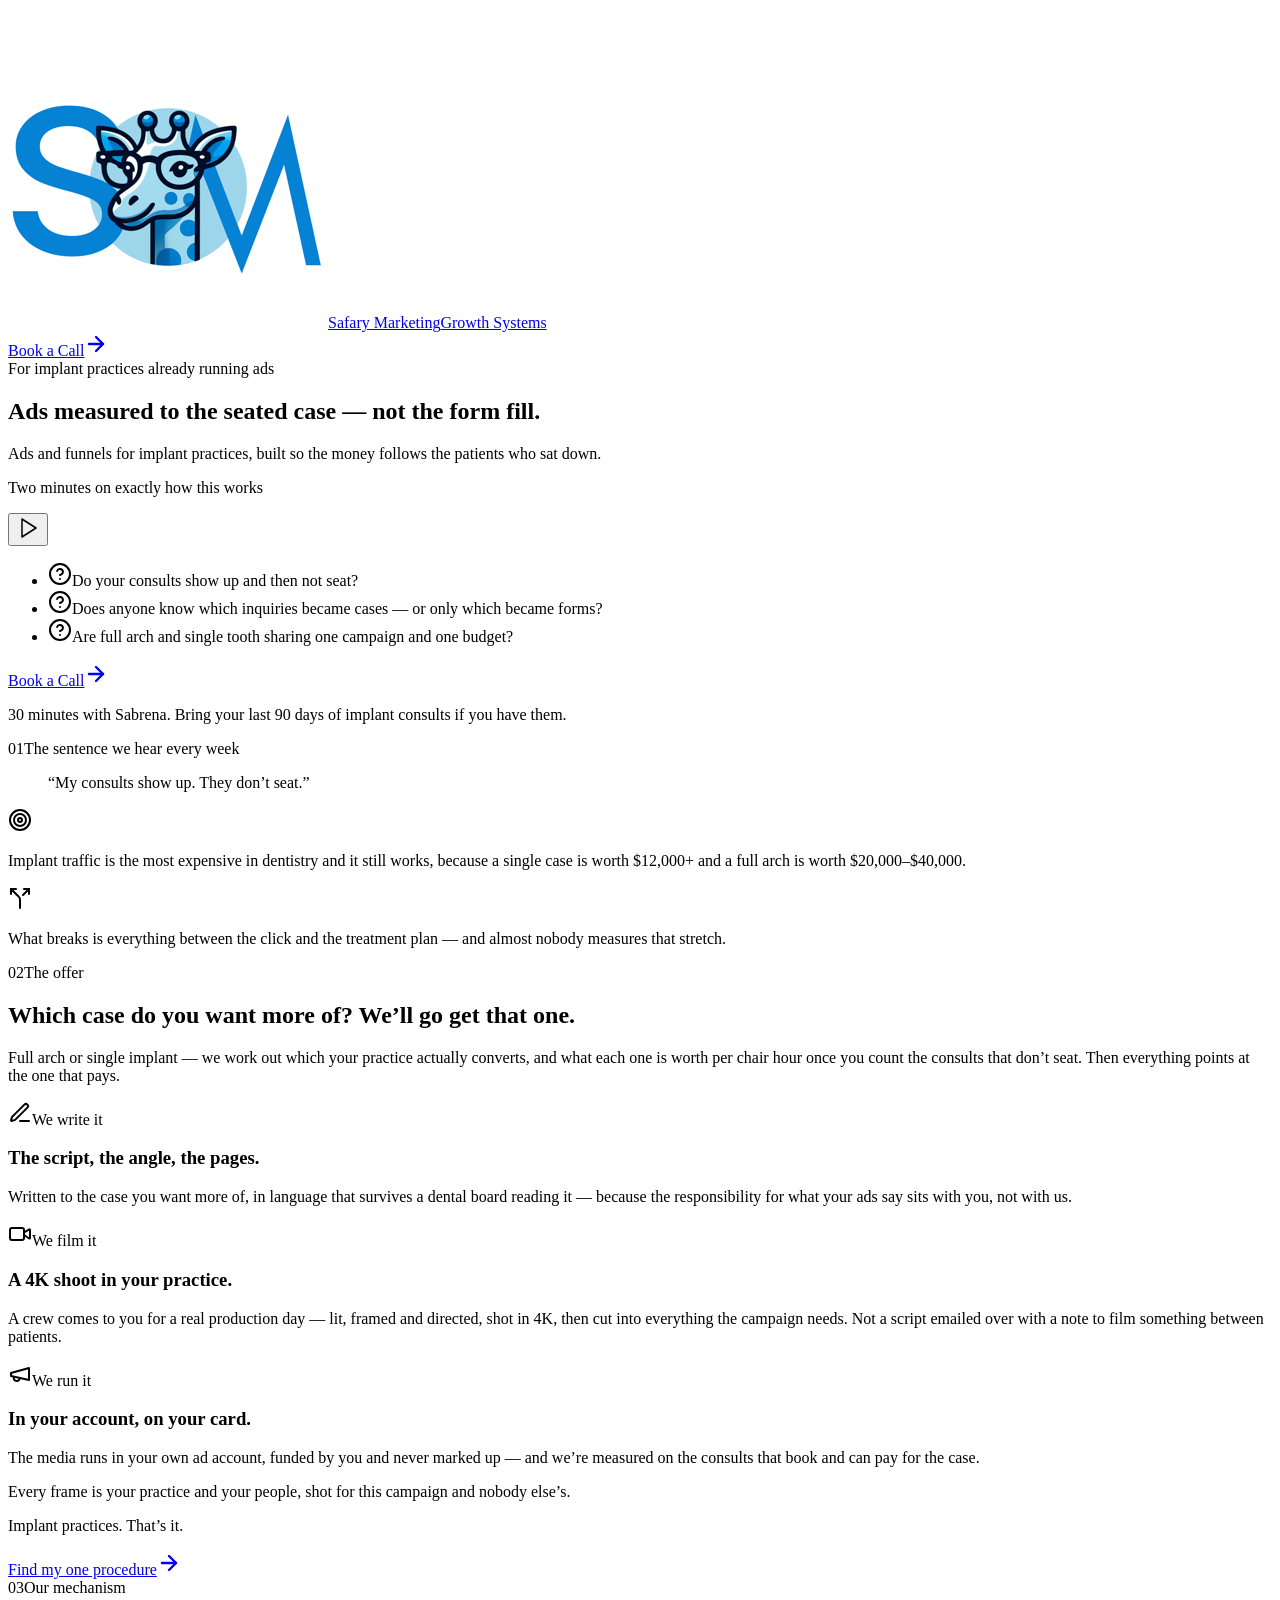
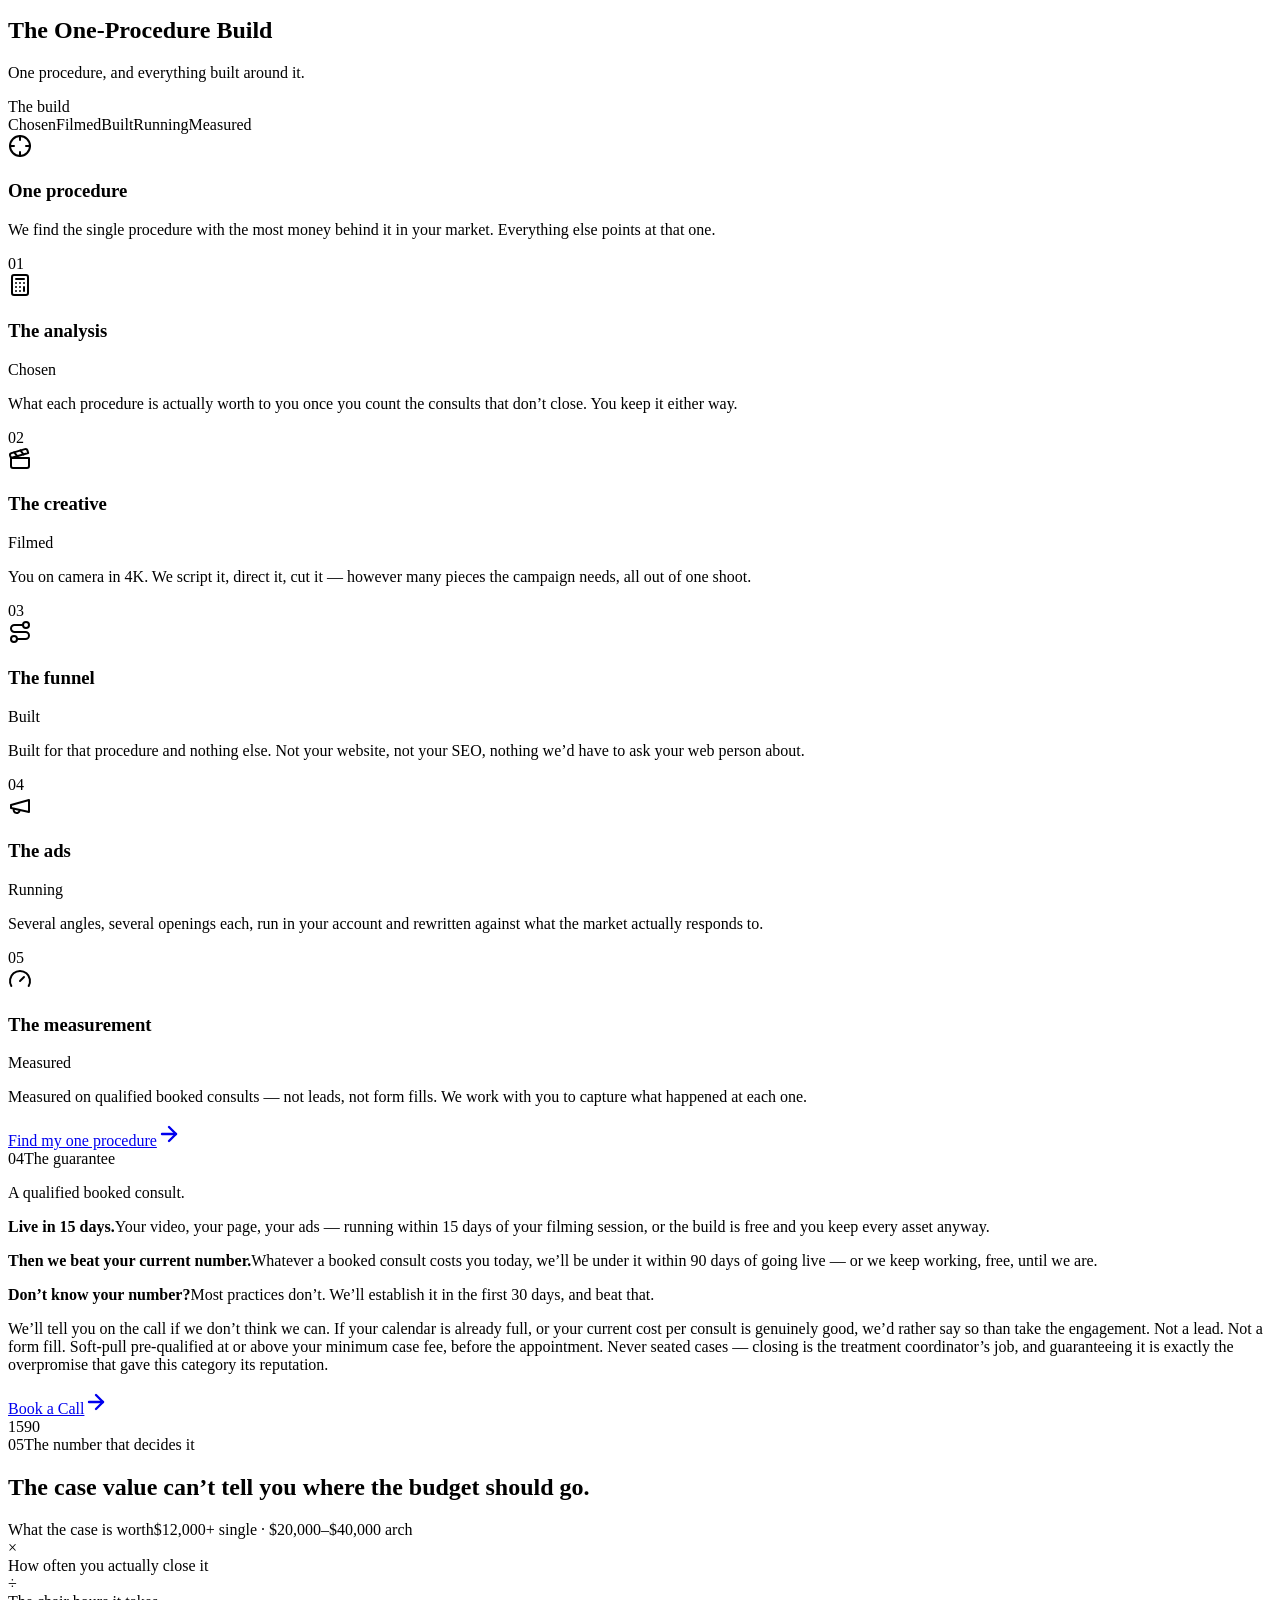
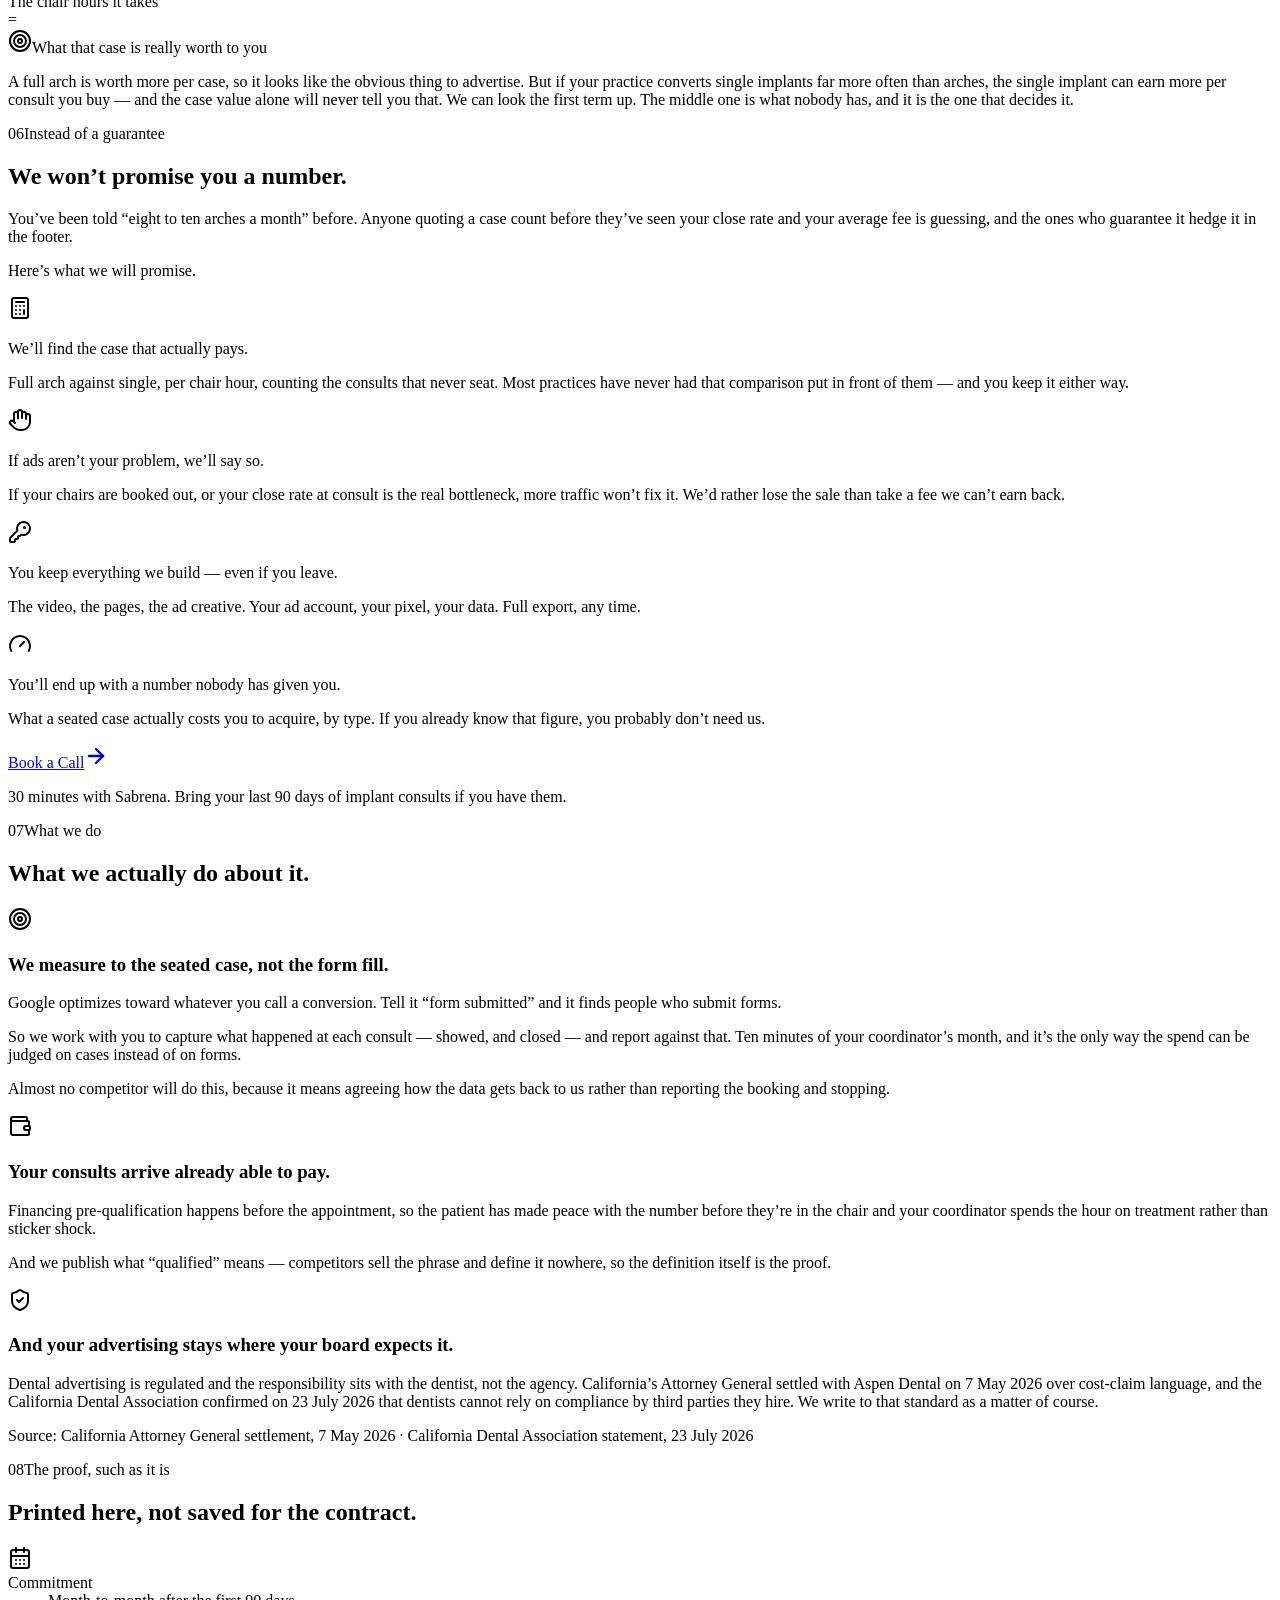
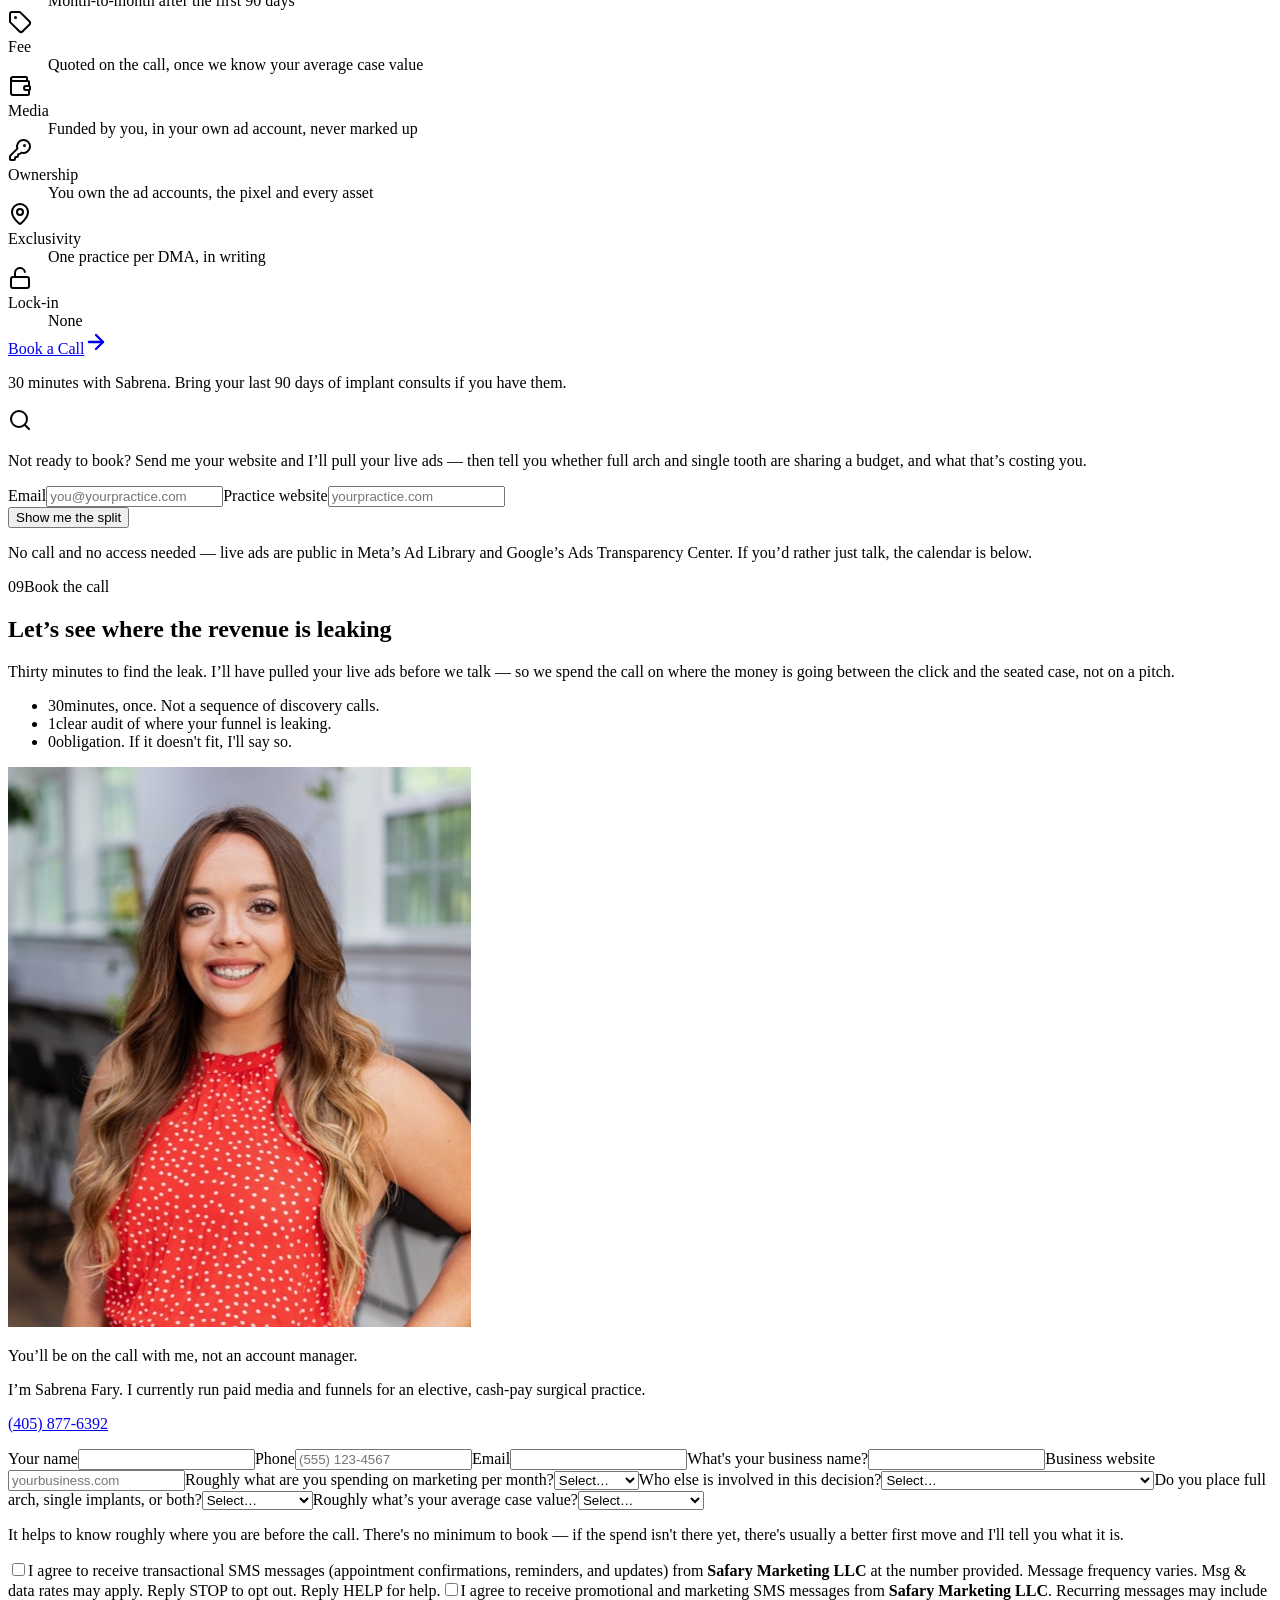
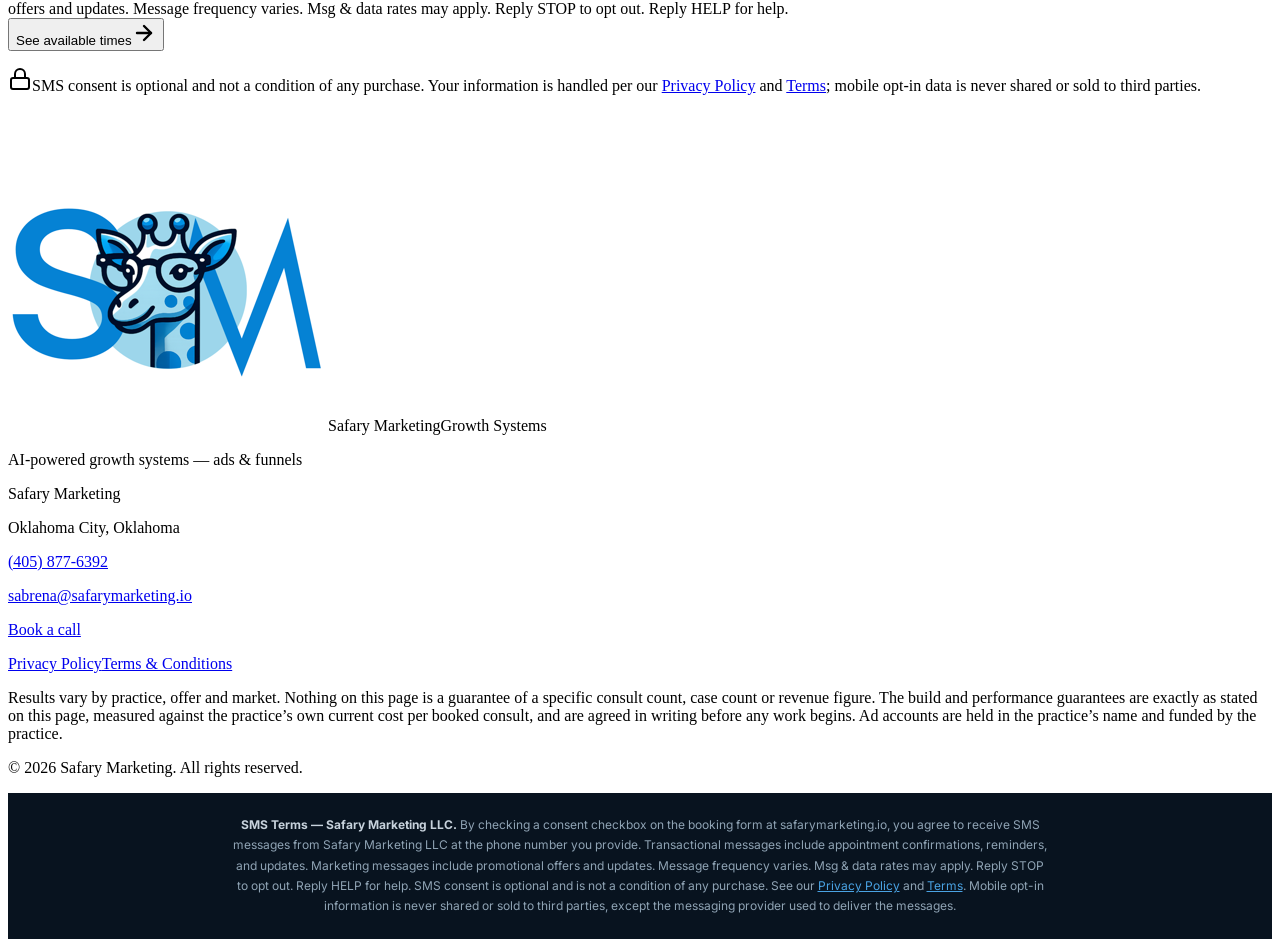
==== commit f4c15772: "Refresh preview: 4K production named" ====
--- a/dental-implants/index.html
+++ b/dental-implants/index.html
@@ -48,11 +48,11 @@
     <link
       href="https://fonts.googleapis.com/css2?family=Inter:wght@400;500;600;700;800;900&family=Instrument+Serif:ital@0;1&family=DM+Mono:wght@400;500&display=swap"
       rel="stylesheet" />
-    <script type="module" crossorigin src="/safary-lp-preview/assets/index-D3vLrJvT.js"></script>
+    <script type="module" crossorigin src="/safary-lp-preview/assets/index-B35y7Ixe.js"></script>
     <link rel="stylesheet" crossorigin href="/safary-lp-preview/assets/index-DuHnh2fY.css">
   </head>
   <body>
-    <div id="root"><link rel="preload" as="image" href="/logo.png"/><div class="min-h-screen"><header class="fixed inset-x-0 top-0 z-50 transition-all duration-300 ease-out border-b border-transparent bg-transparent"><div class="container flex h-[76px] items-center justify-between gap-4"><a href="#top" class="shrink-0 transition-opacity hover:opacity-80" aria-label="Safary Marketing — top of page"><span class="inline-flex items-center gap-3"><span class="flex shrink-0 items-center justify-center rounded-lg bg-white transition-colors duration-300 h-10 px-2 border border-white/15"><img src="/logo.png" alt="" class="w-auto object-contain h-7"/></span><span class="flex flex-col"><span class="font-extrabold tracking-[-0.032em] text-[1.12rem]" style="line-height:1.05"><span class="text-white">Safary</span><span class="text-brand"> Marketing</span></span><span class="mono-label mt-[3px] text-[0.58rem] tracking-[0.2em] text-on-dark-muted">Growth Systems</span></span></span></a><div class="flex items-center gap-5"><a href="#book" class="group relative inline-flex items-center gap-2.5 rounded-full bg-brand font-semibold text-white shadow-[0_8px_26px_rgba(13,129,211,0.34)] transition-all duration-200 ease-out hover:-translate-y-0.5 hover:bg-brand-dark hover:shadow-[0_14px_34px_rgba(13,129,211,0.44)] active:translate-y-0 active:scale-[0.975] focus-visible:ring-4 focus-visible:ring-brand/30 focus-visible:outline-none px-5 py-2.5 text-[0.875rem]">Book a Call<svg xmlns="http://www.w3.org/2000/svg" width="24" height="24" viewBox="0 0 24 24" fill="none" stroke="currentColor" stroke-width="2.4" stroke-linecap="round" stroke-linejoin="round" class="lucide lucide-arrow-right size-[1.05em] shrink-0 transition-transform duration-200 ease-out group-hover:translate-x-[3px]"><path d="M5 12h14"></path><path d="m12 5 7 7-7 7"></path></svg></a></div></div></header><main><section id="top" class="grain relative overflow-hidden bg-ink pt-[104px] pb-16 sm:pt-[128px] sm:pb-24"><div aria-hidden="true" class="grid-field pointer-events-none absolute inset-0 opacity-70"></div><div aria-hidden="true" class="pointer-events-none absolute inset-0 bg-gradient-to-b from-ink via-ink/94 to-ink-2/70"></div><div class="container relative"><div class="mx-auto max-w-[52rem] text-center"><div data-reveal="true"><span class="mono-label inline-flex items-center gap-2.5 rounded-full border px-3.5 py-2 border-white/14 bg-white/6 text-[#CFE3F5]"><span aria-hidden="true" class="size-[7px] shrink-0 rounded-full bg-brand shadow-[0_0_0_3px_rgba(13,129,211,0.18)]"></span>For implant practices already running ads</span></div><h1 data-reveal="true" style="--reveal-delay:70ms" class="h-display mx-auto mt-7 max-w-[46rem] text-[clamp(2rem,5.2vw,3.5rem)] text-balance text-white">Ads measured to the seated case —<!-- --> <span class="accent">not the form fill.</span></h1><p data-reveal="true" style="--reveal-delay:140ms" class="mx-auto mt-7 max-w-[36rem] text-[1.06rem] leading-[1.62] text-balance text-on-dark sm:text-[1.15rem]">Ads and funnels for implant practices, built so the money follows the patients who sat down.</p></div><div data-reveal="true" style="--reveal-delay:210ms" class="mx-auto mt-12 max-w-[54rem]"><p class="mono-label text-center text-brand-light">Two minutes on exactly how this works</p><div class="mt-4"><button type="button" aria-label="Video coming shortly" class="relative flex aspect-video w-full cursor-pointer items-center justify-center overflow-hidden rounded-2xl border border-on-dark-line bg-ink-2 shadow-[0_24px_60px_rgba(0,0,0,0.42)] transition-transform duration-200 hover:scale-[1.005] focus-visible:ring-4 focus-visible:ring-brand/30 focus-visible:outline-none"><div aria-hidden="true" class="grid-field pointer-events-none absolute inset-0 opacity-50"></div><span aria-hidden="true" class="relative flex size-16 items-center justify-center rounded-full bg-brand shadow-[0_10px_30px_rgba(13,129,211,0.4)] sm:size-20"><svg xmlns="http://www.w3.org/2000/svg" width="24" height="24" viewBox="0 0 24 24" fill="none" stroke="currentColor" stroke-width="1.5" stroke-linecap="round" stroke-linejoin="round" class="lucide lucide-play ml-1 size-6 fill-white text-white sm:size-7"><polygon points="6 3 20 12 6 21 6 3"></polygon></svg></span></button></div></div><ul data-reveal="true" style="--reveal-delay:260ms" class="mx-auto mt-8 grid max-w-[54rem] items-stretch gap-px overflow-hidden rounded-xl border border-on-dark-line bg-on-dark-line sm:grid-cols-3"><li class="flex h-full flex-col gap-3 bg-ink-2/85 p-5"><span class="flex size-9 shrink-0 items-center justify-center rounded-lg bg-white/10 text-brand-light"><svg xmlns="http://www.w3.org/2000/svg" width="24" height="24" viewBox="0 0 24 24" fill="none" stroke="currentColor" stroke-width="2" stroke-linecap="round" stroke-linejoin="round" class="lucide lucide-circle-help size-[1.125rem]"><circle cx="12" cy="12" r="10"></circle><path d="M9.09 9a3 3 0 0 1 5.83 1c0 2-3 3-3 3"></path><path d="M12 17h.01"></path></svg></span><span class="text-[0.94rem] leading-[1.5] text-on-dark">Do your consults show up and then not seat?</span></li><li class="flex h-full flex-col gap-3 bg-ink-2/85 p-5"><span class="flex size-9 shrink-0 items-center justify-center rounded-lg bg-white/10 text-brand-light"><svg xmlns="http://www.w3.org/2000/svg" width="24" height="24" viewBox="0 0 24 24" fill="none" stroke="currentColor" stroke-width="2" stroke-linecap="round" stroke-linejoin="round" class="lucide lucide-circle-help size-[1.125rem]"><circle cx="12" cy="12" r="10"></circle><path d="M9.09 9a3 3 0 0 1 5.83 1c0 2-3 3-3 3"></path><path d="M12 17h.01"></path></svg></span><span class="text-[0.94rem] leading-[1.5] text-on-dark">Does anyone know which inquiries became cases — or only which became forms?</span></li><li class="flex h-full flex-col gap-3 bg-ink-2/85 p-5"><span class="flex size-9 shrink-0 items-center justify-center rounded-lg bg-white/10 text-brand-light"><svg xmlns="http://www.w3.org/2000/svg" width="24" height="24" viewBox="0 0 24 24" fill="none" stroke="currentColor" stroke-width="2" stroke-linecap="round" stroke-linejoin="round" class="lucide lucide-circle-help size-[1.125rem]"><circle cx="12" cy="12" r="10"></circle><path d="M9.09 9a3 3 0 0 1 5.83 1c0 2-3 3-3 3"></path><path d="M12 17h.01"></path></svg></span><span class="text-[0.94rem] leading-[1.5] text-on-dark">Are full arch and single tooth sharing one campaign and one budget?</span></li></ul><div data-reveal="true" style="--reveal-delay:320ms" class="mt-10 text-center"><a href="#book" class="group relative inline-flex items-center gap-2.5 rounded-full bg-brand font-semibold text-white shadow-[0_8px_26px_rgba(13,129,211,0.34)] transition-all duration-200 ease-out hover:-translate-y-0.5 hover:bg-brand-dark hover:shadow-[0_14px_34px_rgba(13,129,211,0.44)] active:translate-y-0 active:scale-[0.975] focus-visible:ring-4 focus-visible:ring-brand/30 focus-visible:outline-none px-8 py-4 text-[1.03rem] tracking-[-0.01em]">Book a Call<svg xmlns="http://www.w3.org/2000/svg" width="24" height="24" viewBox="0 0 24 24" fill="none" stroke="currentColor" stroke-width="2.4" stroke-linecap="round" stroke-linejoin="round" class="lucide lucide-arrow-right size-[1.05em] shrink-0 transition-transform duration-200 ease-out group-hover:translate-x-[3px]"><path d="M5 12h14"></path><path d="m12 5 7 7-7 7"></path></svg></a><p class="text-[0.875rem] leading-relaxed text-on-dark-muted mx-auto mt-4 max-w-[30rem]">30 minutes with Sabrena. Bring your last 90 days of implant consults if you have them.</p></div></div></section><section class="bubble-field relative border-t border-hairline bg-paper py-20 sm:py-28"><div class="container"><div data-reveal="true" class="mx-auto max-w-[46rem] text-center"><div class="mono-label flex items-center gap-3.5 text-brand justify-center"><span>01</span><span aria-hidden="true" class="h-px w-8 bg-brand/35"></span><span class="text-muted-ink">The sentence we hear every week</span></div><blockquote class="mt-7"><p class="h-section text-ink"><span class="accent">“</span>My consults show up. They don’t seat.<span class="accent">”</span></p></blockquote></div><div class="mt-9 grid items-stretch gap-3.5 sm:grid-cols-2"><div data-reveal="true" style="--reveal-delay:0ms" class="flex h-full flex-col rounded-xl border border-hairline bg-white p-6"><span class="flex size-9 shrink-0 items-center justify-center rounded-lg bg-brand/10 text-brand"><svg xmlns="http://www.w3.org/2000/svg" width="24" height="24" viewBox="0 0 24 24" fill="none" stroke="currentColor" stroke-width="2" stroke-linecap="round" stroke-linejoin="round" class="lucide lucide-target size-[1.125rem]"><circle cx="12" cy="12" r="10"></circle><circle cx="12" cy="12" r="6"></circle><circle cx="12" cy="12" r="2"></circle></svg></span><p class="mt-4 text-[0.98rem] leading-[1.62] text-muted-ink">Implant traffic is the most expensive in dentistry and it still works, because a single case is worth $12,000+ and a full arch is worth $20,000–$40,000.</p></div><div data-reveal="true" style="--reveal-delay:60ms" class="flex h-full flex-col rounded-xl border border-hairline bg-white p-6"><span class="flex size-9 shrink-0 items-center justify-center rounded-lg bg-brand/10 text-brand"><svg xmlns="http://www.w3.org/2000/svg" width="24" height="24" viewBox="0 0 24 24" fill="none" stroke="currentColor" stroke-width="2" stroke-linecap="round" stroke-linejoin="round" class="lucide lucide-split size-[1.125rem]"><path d="M16 3h5v5"></path><path d="M8 3H3v5"></path><path d="M12 22v-8.3a4 4 0 0 0-1.172-2.872L3 3"></path><path d="m15 9 6-6"></path></svg></span><p class="mt-4 text-[0.98rem] leading-[1.62] text-muted-ink">What breaks is everything between the click and the treatment plan — and almost nobody measures that stretch.</p></div></div></div></section><section class="relative border-t border-hairline bg-white py-20 sm:py-28"><div class="container relative text-center"><div data-reveal="true" class="mx-auto max-w-[46rem]"><div class="mono-label flex items-center gap-3.5 text-brand justify-center"><span>02</span><span aria-hidden="true" class="h-px w-8 bg-brand/35"></span><span class="text-muted-ink">The offer</span></div><h2 class="h-section mt-6 text-balance text-ink">Which case do you want more of? We’ll go get that one.</h2></div><p data-reveal="true" style="--reveal-delay:80ms" class="mx-auto mt-7 max-w-[44rem] text-[1.04rem] leading-[1.68] text-muted-ink">Full arch or single implant — we work out which your practice actually converts, and what each one is worth per chair hour once you count the consults that don’t seat. Then everything points at the one that pays.</p><div class="mt-11 grid items-stretch gap-3.5 text-left lg:grid-cols-3"><div data-reveal="true" style="--reveal-delay:120ms" class="flex h-full flex-col rounded-2xl border p-6 sm:p-7 border-hairline bg-paper"><span class="flex size-9 shrink-0 items-center justify-center rounded-lg bg-brand/10 text-brand"><svg xmlns="http://www.w3.org/2000/svg" width="24" height="24" viewBox="0 0 24 24" fill="none" stroke="currentColor" stroke-width="2" stroke-linecap="round" stroke-linejoin="round" class="lucide lucide-pen-line size-[1.125rem]"><path d="M12 20h9"></path><path d="M16.376 3.622a1 1 0 0 1 3.002 3.002L7.368 18.635a2 2 0 0 1-.855.506l-2.872.838a.5.5 0 0 1-.62-.62l.838-2.872a2 2 0 0 1 .506-.854z"></path></svg></span><span class="mono-label mt-4 text-brand">We write it</span><h3 class="mt-2 text-[1.08rem] leading-snug font-extrabold tracking-[-0.015em] text-ink">The script, the angle, the pages.</h3><p class="mt-2.5 text-[0.93rem] leading-[1.6] text-muted-ink">Written to the case you want more of, in language that survives a dental board reading it — because the responsibility for what your ads say sits with you, not with us.</p></div><div data-reveal="true" style="--reveal-delay:190ms" class="flex h-full flex-col rounded-2xl border p-6 sm:p-7 border-brand bg-brand text-white"><span class="flex size-9 shrink-0 items-center justify-center rounded-lg bg-white/10 text-brand-light"><svg xmlns="http://www.w3.org/2000/svg" width="24" height="24" viewBox="0 0 24 24" fill="none" stroke="currentColor" stroke-width="2" stroke-linecap="round" stroke-linejoin="round" class="lucide lucide-video size-[1.125rem]"><path d="m16 13 5.223 3.482a.5.5 0 0 0 .777-.416V7.87a.5.5 0 0 0-.752-.432L16 10.5"></path><rect x="2" y="6" width="14" height="12" rx="2"></rect></svg></span><span class="mono-label mt-4 text-white/70">We film it</span><h3 class="mt-2 text-[1.08rem] leading-snug font-extrabold tracking-[-0.015em] text-white">A crew comes to you and shoots it properly.</h3><p class="mt-2.5 text-[0.93rem] leading-[1.6] text-white/90">A real production day in your practice — lit, framed and directed, then cut into everything the campaign needs. Not a script emailed over with a note to film something between patients.</p></div><div data-reveal="true" style="--reveal-delay:260ms" class="flex h-full flex-col rounded-2xl border p-6 sm:p-7 border-hairline bg-paper"><span class="flex size-9 shrink-0 items-center justify-center rounded-lg bg-brand/10 text-brand"><svg xmlns="http://www.w3.org/2000/svg" width="24" height="24" viewBox="0 0 24 24" fill="none" stroke="currentColor" stroke-width="2" stroke-linecap="round" stroke-linejoin="round" class="lucide lucide-megaphone size-[1.125rem]"><path d="m3 11 18-5v12L3 14v-3z"></path><path d="M11.6 16.8a3 3 0 1 1-5.8-1.6"></path></svg></span><span class="mono-label mt-4 text-brand">We run it</span><h3 class="mt-2 text-[1.08rem] leading-snug font-extrabold tracking-[-0.015em] text-ink">In your account, on your card.</h3><p class="mt-2.5 text-[0.93rem] leading-[1.6] text-muted-ink">The media runs in your own ad account, funded by you and never marked up — and we’re measured on the consults that book and can pay for the case.</p></div></div><p data-reveal="true" style="--reveal-delay:340ms" class="mx-auto mt-7 max-w-[44rem] text-[0.98rem] leading-[1.6] font-semibold text-ink">Every frame is your practice and your people, shot for this campaign and nobody else’s.</p><p data-reveal="true" style="--reveal-delay:160ms" class="mt-10 text-[1.5rem] font-extrabold tracking-[-0.02em] text-ink sm:text-[1.75rem]"><span class="underline-brand">Implant practices. That’s it.</span></p><div data-reveal="true" style="--reveal-delay:200ms" class="mt-9"><a href="#book" class="group relative inline-flex items-center gap-2.5 rounded-full bg-brand font-semibold text-white shadow-[0_8px_26px_rgba(13,129,211,0.34)] transition-all duration-200 ease-out hover:-translate-y-0.5 hover:bg-brand-dark hover:shadow-[0_14px_34px_rgba(13,129,211,0.44)] active:translate-y-0 active:scale-[0.975] focus-visible:ring-4 focus-visible:ring-brand/30 focus-visible:outline-none px-8 py-4 text-[1.03rem] tracking-[-0.01em]">Find my one procedure<svg xmlns="http://www.w3.org/2000/svg" width="24" height="24" viewBox="0 0 24 24" fill="none" stroke="currentColor" stroke-width="2.4" stroke-linecap="round" stroke-linejoin="round" class="lucide lucide-arrow-right size-[1.05em] shrink-0 transition-transform duration-200 ease-out group-hover:translate-x-[3px]"><path d="M5 12h14"></path><path d="m12 5 7 7-7 7"></path></svg></a></div></div></section><section class="relative overflow-hidden border-y border-hairline bg-white py-20 sm:py-28"><div aria-hidden="true" class="pointer-events-none absolute inset-0 opacity-[0.55]" style="background-image:linear-gradient(to right, #E3E2DE 1px, transparent 1px), linear-gradient(to bottom, #E3E2DE 1px, transparent 1px);background-size:96px 96px;mask-image:radial-gradient(ellipse 70% 60% at 50% 40%, black, transparent);-webkit-mask-image:radial-gradient(ellipse 70% 60% at 50% 40%, black, transparent)"></div><div class="container relative"><div class="flex flex-col gap-8 md:flex-row md:items-end md:justify-between"><div data-reveal="true" class="max-w-[42rem]"><div class="mono-label flex items-center gap-3.5 text-brand"><span>03</span><span aria-hidden="true" class="h-px w-8 bg-brand/35"></span><span class="text-muted-ink">Our mechanism</span></div><h2 class="h-section mt-5 text-ink">The One-Procedure Build</h2><p class="mt-5 text-[1.05rem] leading-[1.6] text-muted-ink">One procedure, and everything built around it.</p></div><div data-reveal="true" style="--reveal-delay:80ms" class="hidden shrink-0 md:block"><span class="mono-label text-muted-ink">The build</span><div class="mt-3 flex flex-wrap items-center gap-x-1.5 gap-y-2"><span class="flex items-center gap-1.5"><span class="mono-label rounded-full border px-2.5 py-1.5 transition-all duration-400 border-brand/40 bg-brand/10 text-brand">Chosen</span><span aria-hidden="true" class="h-px w-2.5 transition-colors duration-400 bg-hairline"></span></span><span class="flex items-center gap-1.5"><span class="mono-label rounded-full border px-2.5 py-1.5 transition-all duration-400 border-hairline bg-paper text-muted-ink/70">Filmed</span><span aria-hidden="true" class="h-px w-2.5 transition-colors duration-400 bg-hairline"></span></span><span class="flex items-center gap-1.5"><span class="mono-label rounded-full border px-2.5 py-1.5 transition-all duration-400 border-hairline bg-paper text-muted-ink/70">Built</span><span aria-hidden="true" class="h-px w-2.5 transition-colors duration-400 bg-hairline"></span></span><span class="flex items-center gap-1.5"><span class="mono-label rounded-full border px-2.5 py-1.5 transition-all duration-400 border-hairline bg-paper text-muted-ink/70">Running</span><span aria-hidden="true" class="h-px w-2.5 transition-colors duration-400 bg-hairline"></span></span><span class="flex items-center gap-1.5"><span class="mono-label rounded-full border px-2.5 py-1.5 transition-all duration-400 border-hairline bg-paper text-muted-ink/70">Measured</span></span></div></div></div><div data-reveal="true" style="--reveal-delay:120ms" class="mt-12 flex max-w-[52rem] items-start gap-5 rounded-2xl border border-brand bg-brand p-6 text-white sm:p-7"><span class="flex size-11 shrink-0 items-center justify-center rounded-xl bg-white/15"><svg xmlns="http://www.w3.org/2000/svg" width="24" height="24" viewBox="0 0 24 24" fill="none" stroke="currentColor" stroke-width="2" stroke-linecap="round" stroke-linejoin="round" class="lucide lucide-crosshair size-[1.35rem]"><circle cx="12" cy="12" r="10"></circle><line x1="22" x2="18" y1="12" y2="12"></line><line x1="6" x2="2" y1="12" y2="12"></line><line x1="12" x2="12" y1="6" y2="2"></line><line x1="12" x2="12" y1="22" y2="18"></line></svg></span><div><h3 class="text-[1.2rem] font-extrabold tracking-[-0.02em]">One procedure</h3><p class="mt-2 text-[0.98rem] leading-[1.55] text-white/90">We find the single procedure with the most money behind it in your market. Everything else points at that one.</p></div></div><div class="relative mt-10 pl-[3.5rem] sm:pl-[6.5rem]"><div aria-hidden="true" class="absolute top-0 bottom-10 left-[1.4rem] w-[3px] overflow-hidden bg-hairline sm:left-[2.9rem]"><div class="w-full bg-brand transition-[height] duration-150 ease-out" style="height:0%"></div></div><div aria-hidden="true" class="absolute bottom-6 left-[1.4rem] -ml-[7px] size-[17px] rotate-45 border-2 transition-all duration-500 sm:left-[2.9rem] border-hairline bg-white"></div><div class="space-y-2.5"><div data-stage="true" class="relative"><span aria-hidden="true" class="absolute top-6 left-[-3.5rem] z-2 flex size-[2.8rem] items-center justify-center border-2 transition-all duration-400 sm:left-[-6.5rem] sm:size-[3.4rem] border-brand bg-brand text-white shadow-[0_0_0_5px_rgba(13,129,211,0.13)]" style="border-radius:10px"><span class="mono-label text-[0.78rem]">01</span></span><span aria-hidden="true" class="absolute top-[2.85rem] left-[-0.75rem] h-[2px] w-3 transition-colors duration-400 sm:top-[3.15rem] bg-brand"></span><article class="border bg-white px-6 py-6 transition-all duration-400 sm:px-8 sm:py-7 border-hairline shadow-[0_10px_30px_rgba(15,23,41,0.07)]" style="border-radius:14px"><div class="flex flex-wrap items-start justify-between gap-x-8 gap-y-3"><div class="flex items-center gap-3.5"><span class="flex size-9 shrink-0 items-center justify-center rounded-lg transition-colors duration-400 bg-brand/10 text-brand"><svg xmlns="http://www.w3.org/2000/svg" width="24" height="24" viewBox="0 0 24 24" fill="none" stroke="currentColor" stroke-width="2" stroke-linecap="round" stroke-linejoin="round" class="lucide lucide-calculator size-[1.125rem]"><rect width="16" height="20" x="4" y="2" rx="2"></rect><line x1="8" x2="16" y1="6" y2="6"></line><line x1="16" x2="16" y1="14" y2="18"></line><path d="M16 10h.01"></path><path d="M12 10h.01"></path><path d="M8 10h.01"></path><path d="M12 14h.01"></path><path d="M8 14h.01"></path><path d="M12 18h.01"></path><path d="M8 18h.01"></path></svg></span><h3 class="text-[1.12rem] leading-[1.24] font-extrabold tracking-[-0.022em] transition-colors duration-400 sm:text-[1.34rem] text-ink">The analysis</h3></div><span class="mono-label shrink-0 border-t-2 pt-2 transition-colors duration-400 border-brand text-brand">Chosen</span></div><p class="mt-3.5 max-w-[46rem] text-[1.01rem] leading-[1.6] transition-colors duration-400 text-muted-ink">What each procedure is actually worth to you once you count the consults that don’t close. You keep it either way.</p></article></div><div data-stage="true" class="relative"><span aria-hidden="true" class="absolute top-6 left-[-3.5rem] z-2 flex size-[2.8rem] items-center justify-center border-2 transition-all duration-400 sm:left-[-6.5rem] sm:size-[3.4rem] border-hairline bg-white text-muted-ink/70" style="border-radius:10px"><span class="mono-label text-[0.78rem]">02</span></span><span aria-hidden="true" class="absolute top-[2.85rem] left-[-0.75rem] h-[2px] w-3 transition-colors duration-400 sm:top-[3.15rem] bg-hairline"></span><article class="border bg-white px-6 py-6 transition-all duration-400 sm:px-8 sm:py-7 border-hairline/60 shadow-none" style="border-radius:14px"><div class="flex flex-wrap items-start justify-between gap-x-8 gap-y-3"><div class="flex items-center gap-3.5"><span class="flex size-9 shrink-0 items-center justify-center rounded-lg transition-colors duration-400 bg-paper text-muted-ink/60"><svg xmlns="http://www.w3.org/2000/svg" width="24" height="24" viewBox="0 0 24 24" fill="none" stroke="currentColor" stroke-width="2" stroke-linecap="round" stroke-linejoin="round" class="lucide lucide-clapperboard size-[1.125rem]"><path d="M20.2 6 3 11l-.9-2.4c-.3-1.1.3-2.2 1.3-2.5l13.5-4c1.1-.3 2.2.3 2.5 1.3Z"></path><path d="m6.2 5.3 3.1 3.9"></path><path d="m12.4 3.4 3.1 4"></path><path d="M3 11h18v8a2 2 0 0 1-2 2H5a2 2 0 0 1-2-2Z"></path></svg></span><h3 class="text-[1.12rem] leading-[1.24] font-extrabold tracking-[-0.022em] transition-colors duration-400 sm:text-[1.34rem] text-ink/55">The creative</h3></div><span class="mono-label shrink-0 border-t-2 pt-2 transition-colors duration-400 border-hairline text-muted-ink/60">Filmed</span></div><p class="mt-3.5 max-w-[46rem] text-[1.01rem] leading-[1.6] transition-colors duration-400 text-muted-ink/60">You on camera. We script it, direct it, cut it — however many pieces the campaign needs, all out of one session.</p></article></div><div data-stage="true" class="relative"><span aria-hidden="true" class="absolute top-6 left-[-3.5rem] z-2 flex size-[2.8rem] items-center justify-center border-2 transition-all duration-400 sm:left-[-6.5rem] sm:size-[3.4rem] border-hairline bg-white text-muted-ink/70" style="border-radius:10px"><span class="mono-label text-[0.78rem]">03</span></span><span aria-hidden="true" class="absolute top-[2.85rem] left-[-0.75rem] h-[2px] w-3 transition-colors duration-400 sm:top-[3.15rem] bg-hairline"></span><article class="border bg-white px-6 py-6 transition-all duration-400 sm:px-8 sm:py-7 border-hairline/60 shadow-none" style="border-radius:14px"><div class="flex flex-wrap items-start justify-between gap-x-8 gap-y-3"><div class="flex items-center gap-3.5"><span class="flex size-9 shrink-0 items-center justify-center rounded-lg transition-colors duration-400 bg-paper text-muted-ink/60"><svg xmlns="http://www.w3.org/2000/svg" width="24" height="24" viewBox="0 0 24 24" fill="none" stroke="currentColor" stroke-width="2" stroke-linecap="round" stroke-linejoin="round" class="lucide lucide-route size-[1.125rem]"><circle cx="6" cy="19" r="3"></circle><path d="M9 19h8.5a3.5 3.5 0 0 0 0-7h-11a3.5 3.5 0 0 1 0-7H15"></path><circle cx="18" cy="5" r="3"></circle></svg></span><h3 class="text-[1.12rem] leading-[1.24] font-extrabold tracking-[-0.022em] transition-colors duration-400 sm:text-[1.34rem] text-ink/55">The funnel</h3></div><span class="mono-label shrink-0 border-t-2 pt-2 transition-colors duration-400 border-hairline text-muted-ink/60">Built</span></div><p class="mt-3.5 max-w-[46rem] text-[1.01rem] leading-[1.6] transition-colors duration-400 text-muted-ink/60">Built for that procedure and nothing else. Not your website, not your SEO, nothing we’d have to ask your web person about.</p></article></div><div data-stage="true" class="relative"><span aria-hidden="true" class="absolute top-6 left-[-3.5rem] z-2 flex size-[2.8rem] items-center justify-center border-2 transition-all duration-400 sm:left-[-6.5rem] sm:size-[3.4rem] border-hairline bg-white text-muted-ink/70" style="border-radius:10px"><span class="mono-label text-[0.78rem]">04</span></span><span aria-hidden="true" class="absolute top-[2.85rem] left-[-0.75rem] h-[2px] w-3 transition-colors duration-400 sm:top-[3.15rem] bg-hairline"></span><article class="border bg-white px-6 py-6 transition-all duration-400 sm:px-8 sm:py-7 border-hairline/60 shadow-none" style="border-radius:14px"><div class="flex flex-wrap items-start justify-between gap-x-8 gap-y-3"><div class="flex items-center gap-3.5"><span class="flex size-9 shrink-0 items-center justify-center rounded-lg transition-colors duration-400 bg-paper text-muted-ink/60"><svg xmlns="http://www.w3.org/2000/svg" width="24" height="24" viewBox="0 0 24 24" fill="none" stroke="currentColor" stroke-width="2" stroke-linecap="round" stroke-linejoin="round" class="lucide lucide-megaphone size-[1.125rem]"><path d="m3 11 18-5v12L3 14v-3z"></path><path d="M11.6 16.8a3 3 0 1 1-5.8-1.6"></path></svg></span><h3 class="text-[1.12rem] leading-[1.24] font-extrabold tracking-[-0.022em] transition-colors duration-400 sm:text-[1.34rem] text-ink/55">The ads</h3></div><span class="mono-label shrink-0 border-t-2 pt-2 transition-colors duration-400 border-hairline text-muted-ink/60">Running</span></div><p class="mt-3.5 max-w-[46rem] text-[1.01rem] leading-[1.6] transition-colors duration-400 text-muted-ink/60">Several angles, several openings each, run in your account and rewritten against what the market actually responds to.</p></article></div><div data-stage="true" class="relative"><span aria-hidden="true" class="absolute top-6 left-[-3.5rem] z-2 flex size-[2.8rem] items-center justify-center border-2 transition-all duration-400 sm:left-[-6.5rem] sm:size-[3.4rem] border-hairline bg-white text-muted-ink/70" style="border-radius:10px"><span class="mono-label text-[0.78rem]">05</span></span><span aria-hidden="true" class="absolute top-[2.85rem] left-[-0.75rem] h-[2px] w-3 transition-colors duration-400 sm:top-[3.15rem] bg-hairline"></span><article class="border bg-white px-6 py-6 transition-all duration-400 sm:px-8 sm:py-7 border-hairline/60 shadow-none" style="border-radius:14px"><div class="flex flex-wrap items-start justify-between gap-x-8 gap-y-3"><div class="flex items-center gap-3.5"><span class="flex size-9 shrink-0 items-center justify-center rounded-lg transition-colors duration-400 bg-paper text-muted-ink/60"><svg xmlns="http://www.w3.org/2000/svg" width="24" height="24" viewBox="0 0 24 24" fill="none" stroke="currentColor" stroke-width="2" stroke-linecap="round" stroke-linejoin="round" class="lucide lucide-gauge size-[1.125rem]"><path d="m12 14 4-4"></path><path d="M3.34 19a10 10 0 1 1 17.32 0"></path></svg></span><h3 class="text-[1.12rem] leading-[1.24] font-extrabold tracking-[-0.022em] transition-colors duration-400 sm:text-[1.34rem] text-ink/55">The measurement</h3></div><span class="mono-label shrink-0 border-t-2 pt-2 transition-colors duration-400 border-hairline text-muted-ink/60">Measured</span></div><p class="mt-3.5 max-w-[46rem] text-[1.01rem] leading-[1.6] transition-colors duration-400 text-muted-ink/60">Measured on qualified booked consults — not leads, not form fills. We work with you to capture what happened at each one.</p></article></div></div></div><div data-reveal="true" class="mt-10 pl-[3.5rem] sm:pl-[6.5rem]"><a href="#book" class="group relative inline-flex items-center gap-2.5 rounded-full bg-brand font-semibold text-white shadow-[0_8px_26px_rgba(13,129,211,0.34)] transition-all duration-200 ease-out hover:-translate-y-0.5 hover:bg-brand-dark hover:shadow-[0_14px_34px_rgba(13,129,211,0.44)] active:translate-y-0 active:scale-[0.975] focus-visible:ring-4 focus-visible:ring-brand/30 focus-visible:outline-none px-8 py-4 text-[1.03rem] tracking-[-0.01em]">Find my one procedure<svg xmlns="http://www.w3.org/2000/svg" width="24" height="24" viewBox="0 0 24 24" fill="none" stroke="currentColor" stroke-width="2.4" stroke-linecap="round" stroke-linejoin="round" class="lucide lucide-arrow-right size-[1.05em] shrink-0 transition-transform duration-200 ease-out group-hover:translate-x-[3px]"><path d="M5 12h14"></path><path d="m12 5 7 7-7 7"></path></svg></a></div></div></section><section class="grain relative overflow-hidden border-t border-hairline bg-ink py-12 sm:py-14"><div aria-hidden="true" class="grid-field pointer-events-none absolute inset-0 opacity-60"></div><div class="container relative text-center"><div data-reveal="true" class="flex flex-col items-center gap-3"><div class="mono-label flex items-center gap-3.5 text-brand-light justify-center"><span>04</span><span aria-hidden="true" class="h-px w-8 bg-white/25"></span><span class="text-on-dark-muted">The guarantee</span></div><p class="text-[1.02rem] font-extrabold tracking-[-0.02em] text-white"><span class="underline-brand">A qualified booked consult.</span></p></div><div data-reveal="true" style="--reveal-delay:60ms" class="mt-7 grid gap-x-8 gap-y-5 lg:grid-cols-3"><p class="text-[0.97rem] leading-[1.55] text-on-dark"><strong class="block font-extrabold text-white"><span class="underline-brand-thin">Live in 15 days.</span></strong>Your video, your page, your ads — running within 15 days of your filming session, or the build is free and you keep every asset anyway.</p><p class="text-[0.97rem] leading-[1.55] text-on-dark"><strong class="block font-extrabold text-white"><span class="underline-brand-thin">Then we beat your current number.</span></strong>Whatever a booked consult costs you today, we’ll be under it within 90 days of going live — or we keep working, free, until we are.</p><p class="text-[0.97rem] leading-[1.55] text-on-dark"><strong class="block font-extrabold text-white"><span class="underline-brand-thin">Don’t know your number?</span></strong>Most practices don’t. We’ll establish it in the first 30 days, and beat that.</p></div><p data-reveal="true" style="--reveal-delay:120ms" class="mx-auto mt-7 max-w-[62rem] border-t border-on-dark-line pt-5 text-[0.88rem] leading-[1.55] text-on-dark-muted italic">We’ll tell you on the call if we don’t think we can. If your calendar is already full, or your current cost per consult is genuinely good, we’d rather say so than take the engagement.<!-- --> <span class="not-italic">Not a lead. Not a form fill. Soft-pull pre-qualified at or above your minimum case fee, before the appointment. Never seated cases — closing is the treatment coordinator’s job, and guaranteeing it is exactly the overpromise that gave this category its reputation.</span></p><div data-reveal="true" style="--reveal-delay:160ms" class="mt-8"><a href="#book" class="group relative inline-flex items-center gap-2.5 rounded-full bg-brand font-semibold text-white shadow-[0_8px_26px_rgba(13,129,211,0.34)] transition-all duration-200 ease-out hover:-translate-y-0.5 hover:bg-brand-dark hover:shadow-[0_14px_34px_rgba(13,129,211,0.44)] active:translate-y-0 active:scale-[0.975] focus-visible:ring-4 focus-visible:ring-brand/30 focus-visible:outline-none px-6 py-3 text-[0.95rem]">Book a Call<svg xmlns="http://www.w3.org/2000/svg" width="24" height="24" viewBox="0 0 24 24" fill="none" stroke="currentColor" stroke-width="2.4" stroke-linecap="round" stroke-linejoin="round" class="lucide lucide-arrow-right size-[1.05em] shrink-0 transition-transform duration-200 ease-out group-hover:translate-x-[3px]"><path d="M5 12h14"></path><path d="m12 5 7 7-7 7"></path></svg></a></div></div><div aria-hidden="true" class="pointer-events-none absolute -right-4 -bottom-6 hidden select-none items-baseline gap-6 opacity-[0.13] xl:flex"><span class="numeral text-[9rem] text-brand">15</span><span class="numeral text-[9rem] text-brand">90</span></div></section><section class="bubble-field relative border-t border-hairline bg-paper py-16 sm:py-20"><div class="container relative"><div data-reveal="true" class="mx-auto max-w-[46rem] text-center"><div class="mono-label flex items-center gap-3.5 text-brand justify-center"><span>05</span><span aria-hidden="true" class="h-px w-8 bg-brand/35"></span><span class="text-muted-ink">The number that decides it</span></div><h2 class="h-section mt-5 text-balance text-ink">The case value can’t tell you where the budget should go.</h2></div><div data-reveal="true" style="--reveal-delay:80ms" class="mx-auto mt-10 max-w-[46rem] rounded-2xl border border-hairline bg-white p-7 sm:p-9 text-left"><div class="flex flex-col items-stretch gap-2.5 lg:flex-row lg:items-stretch"><div class="flex items-stretch gap-2.5 lg:flex-1"><div class="flex flex-1 flex-col justify-center rounded-xl border border-hairline bg-paper p-4"><span class="text-[0.95rem] leading-snug font-semibold text-ink">What the case is worth</span><span class="mono-label mt-2 leading-[1.6] text-brand normal-case tracking-[0.04em]">$12,000+ single · $20,000–$40,000 arch</span></div></div><div class="flex items-stretch gap-2.5 lg:flex-1"><span class="flex w-6 shrink-0 items-center justify-center text-[1.3rem] font-extrabold text-brand lg:w-auto lg:px-1">×</span><div class="flex flex-1 flex-col justify-center rounded-xl border border-hairline bg-paper p-4"><span class="text-[0.95rem] leading-snug font-semibold text-ink">How often you actually close it</span></div></div><div class="flex items-stretch gap-2.5 lg:flex-1"><span class="flex w-6 shrink-0 items-center justify-center text-[1.3rem] font-extrabold text-brand lg:w-auto lg:px-1">÷</span><div class="flex flex-1 flex-col justify-center rounded-xl border border-hairline bg-paper p-4"><span class="text-[0.95rem] leading-snug font-semibold text-ink">The chair hours it takes</span></div></div></div><div class="mt-3.5 flex items-stretch gap-2.5"><span class="flex w-6 shrink-0 items-center justify-center text-[1.3rem] font-extrabold text-brand">=</span><div class="flex flex-1 items-center gap-3.5 rounded-xl border border-brand bg-brand p-5 text-white"><span class="flex size-9 shrink-0 items-center justify-center rounded-lg bg-white/10 text-brand-light"><svg xmlns="http://www.w3.org/2000/svg" width="24" height="24" viewBox="0 0 24 24" fill="none" stroke="currentColor" stroke-width="2" stroke-linecap="round" stroke-linejoin="round" class="lucide lucide-target size-[1.125rem]"><circle cx="12" cy="12" r="10"></circle><circle cx="12" cy="12" r="6"></circle><circle cx="12" cy="12" r="2"></circle></svg></span><span class="text-[1.05rem] leading-snug font-extrabold tracking-[-0.015em]">What that case is really worth to you</span></div></div><p class="mt-7 border-t border-hairline pt-5 text-[0.92rem] leading-[1.6] text-muted-ink">A full arch is worth more per case, so it looks like the obvious thing to advertise. But if your practice converts single implants far more often than arches, the single implant can earn more per consult you buy — and the case value alone will never tell you that. We can look the first term up. The middle one is what nobody has, and it is the one that decides it.</p></div></div></section><section class="relative border-t border-hairline bg-white py-20 sm:py-28"><div class="container"><div data-reveal="true" class="max-w-[46rem]"><div class="mono-label flex items-center gap-3.5 text-brand"><span>06</span><span aria-hidden="true" class="h-px w-8 bg-brand/35"></span><span class="text-muted-ink">Instead of a guarantee</span></div><h2 class="h-section mt-5 text-ink">We won’t promise you a number.</h2><p class="mt-6 text-[1.05rem] leading-[1.65] text-muted-ink">You’ve been told “eight to ten arches a month” before. Anyone quoting a case count before they’ve seen your close rate and your average fee is guessing, and the ones who guarantee it hedge it in the footer.</p><p class="mt-5 text-[1.05rem] leading-[1.6] font-bold text-ink"><span class="underline-brand">Here’s what we will promise.</span></p></div><div class="mt-10 grid items-stretch gap-3.5 sm:grid-cols-2"><div data-reveal="true" style="--reveal-delay:0ms" class="flex h-full flex-col rounded-xl border border-hairline bg-paper p-6"><span class="flex size-9 shrink-0 items-center justify-center rounded-lg bg-brand/10 text-brand"><svg xmlns="http://www.w3.org/2000/svg" width="24" height="24" viewBox="0 0 24 24" fill="none" stroke="currentColor" stroke-width="2" stroke-linecap="round" stroke-linejoin="round" class="lucide lucide-calculator size-[1.125rem]"><rect width="16" height="20" x="4" y="2" rx="2"></rect><line x1="8" x2="16" y1="6" y2="6"></line><line x1="16" x2="16" y1="14" y2="18"></line><path d="M16 10h.01"></path><path d="M12 10h.01"></path><path d="M8 10h.01"></path><path d="M12 14h.01"></path><path d="M8 14h.01"></path><path d="M12 18h.01"></path><path d="M8 18h.01"></path></svg></span><p class="mt-4 text-[1rem] leading-snug font-bold tracking-[-0.015em] text-ink">We’ll find the case that actually pays.</p><p class="mt-2.5 text-[0.93rem] leading-[1.6] text-muted-ink">Full arch against single, per chair hour, counting the consults that never seat. Most practices have never had that comparison put in front of them — and you keep it either way.</p></div><div data-reveal="true" style="--reveal-delay:60ms" class="flex h-full flex-col rounded-xl border border-hairline bg-paper p-6"><span class="flex size-9 shrink-0 items-center justify-center rounded-lg bg-brand/10 text-brand"><svg xmlns="http://www.w3.org/2000/svg" width="24" height="24" viewBox="0 0 24 24" fill="none" stroke="currentColor" stroke-width="2" stroke-linecap="round" stroke-linejoin="round" class="lucide lucide-hand size-[1.125rem]"><path d="M18 11V6a2 2 0 0 0-2-2a2 2 0 0 0-2 2"></path><path d="M14 10V4a2 2 0 0 0-2-2a2 2 0 0 0-2 2v2"></path><path d="M10 10.5V6a2 2 0 0 0-2-2a2 2 0 0 0-2 2v8"></path><path d="M18 8a2 2 0 1 1 4 0v6a8 8 0 0 1-8 8h-2c-2.8 0-4.5-.86-5.99-2.34l-3.6-3.6a2 2 0 0 1 2.83-2.82L7 15"></path></svg></span><p class="mt-4 text-[1rem] leading-snug font-bold tracking-[-0.015em] text-ink">If ads aren’t your problem, we’ll say so.</p><p class="mt-2.5 text-[0.93rem] leading-[1.6] text-muted-ink">If your chairs are booked out, or your close rate at consult is the real bottleneck, more traffic won’t fix it. We’d rather lose the sale than take a fee we can’t earn back.</p></div><div data-reveal="true" style="--reveal-delay:120ms" class="flex h-full flex-col rounded-xl border border-hairline bg-paper p-6"><span class="flex size-9 shrink-0 items-center justify-center rounded-lg bg-brand/10 text-brand"><svg xmlns="http://www.w3.org/2000/svg" width="24" height="24" viewBox="0 0 24 24" fill="none" stroke="currentColor" stroke-width="2" stroke-linecap="round" stroke-linejoin="round" class="lucide lucide-key-round size-[1.125rem]"><path d="M2.586 17.414A2 2 0 0 0 2 18.828V21a1 1 0 0 0 1 1h3a1 1 0 0 0 1-1v-1a1 1 0 0 1 1-1h1a1 1 0 0 0 1-1v-1a1 1 0 0 1 1-1h.172a2 2 0 0 0 1.414-.586l.814-.814a6.5 6.5 0 1 0-4-4z"></path><circle cx="16.5" cy="7.5" r=".5" fill="currentColor"></circle></svg></span><p class="mt-4 text-[1rem] leading-snug font-bold tracking-[-0.015em] text-ink">You keep everything we build — even if you leave.</p><p class="mt-2.5 text-[0.93rem] leading-[1.6] text-muted-ink">The video, the pages, the ad creative. Your ad account, your pixel, your data. Full export, any time.</p></div><div data-reveal="true" style="--reveal-delay:180ms" class="flex h-full flex-col rounded-xl border border-hairline bg-paper p-6"><span class="flex size-9 shrink-0 items-center justify-center rounded-lg bg-brand/10 text-brand"><svg xmlns="http://www.w3.org/2000/svg" width="24" height="24" viewBox="0 0 24 24" fill="none" stroke="currentColor" stroke-width="2" stroke-linecap="round" stroke-linejoin="round" class="lucide lucide-gauge size-[1.125rem]"><path d="m12 14 4-4"></path><path d="M3.34 19a10 10 0 1 1 17.32 0"></path></svg></span><p class="mt-4 text-[1rem] leading-snug font-bold tracking-[-0.015em] text-ink">You’ll end up with a number nobody has given you.</p><p class="mt-2.5 text-[0.93rem] leading-[1.6] text-muted-ink">What a seated case actually costs you to acquire, by type. If you already know that figure, you probably don’t need us.</p></div></div><div data-reveal="true" class="mt-10"><a href="#book" class="group relative inline-flex items-center gap-2.5 rounded-full bg-brand font-semibold text-white shadow-[0_8px_26px_rgba(13,129,211,0.34)] transition-all duration-200 ease-out hover:-translate-y-0.5 hover:bg-brand-dark hover:shadow-[0_14px_34px_rgba(13,129,211,0.44)] active:translate-y-0 active:scale-[0.975] focus-visible:ring-4 focus-visible:ring-brand/30 focus-visible:outline-none px-8 py-4 text-[1.03rem] tracking-[-0.01em]">Book a Call<svg xmlns="http://www.w3.org/2000/svg" width="24" height="24" viewBox="0 0 24 24" fill="none" stroke="currentColor" stroke-width="2.4" stroke-linecap="round" stroke-linejoin="round" class="lucide lucide-arrow-right size-[1.05em] shrink-0 transition-transform duration-200 ease-out group-hover:translate-x-[3px]"><path d="M5 12h14"></path><path d="m12 5 7 7-7 7"></path></svg></a><p class="text-[0.875rem] leading-relaxed text-muted-ink mt-4 max-w-[30rem]">30 minutes with Sabrena. Bring your last 90 days of implant consults if you have them.</p></div></div></section><section class="bubble-field relative border-t border-hairline bg-paper py-20 sm:py-28"><div class="container"><div data-reveal="true" class="max-w-[44rem]"><div class="mono-label flex items-center gap-3.5 text-brand"><span>07</span><span aria-hidden="true" class="h-px w-8 bg-brand/35"></span><span class="text-muted-ink">What we do</span></div><h2 class="h-section mt-5 text-ink">What we actually do about it.</h2></div><div class="mt-12 grid items-stretch gap-3.5 sm:grid-cols-2 lg:grid-cols-3"><article data-reveal="true" style="--reveal-delay:0ms" class="flex h-full flex-col rounded-xl border border-hairline bg-white p-6 sm:p-7"><span class="flex size-9 shrink-0 items-center justify-center rounded-lg bg-brand/10 text-brand"><svg xmlns="http://www.w3.org/2000/svg" width="24" height="24" viewBox="0 0 24 24" fill="none" stroke="currentColor" stroke-width="2" stroke-linecap="round" stroke-linejoin="round" class="lucide lucide-target size-[1.125rem]"><circle cx="12" cy="12" r="10"></circle><circle cx="12" cy="12" r="6"></circle><circle cx="12" cy="12" r="2"></circle></svg></span><h3 class="mt-4 text-[1.08rem] leading-snug font-bold tracking-[-0.015em] text-ink">We measure to the seated case, not the form fill.</h3><p class="mt-3.5 text-[0.95rem] leading-[1.62] text-muted-ink">Google optimizes toward whatever you call a conversion. Tell it “form submitted” and it finds people who submit forms.</p><p class="mt-3.5 text-[0.95rem] leading-[1.62] text-muted-ink">So we work with you to capture what happened at each consult — showed, and closed — and report against that. Ten minutes of your coordinator’s month, and it’s the only way the spend can be judged on cases instead of on forms.</p><p class="mt-4 text-[0.95rem] leading-[1.6] font-semibold text-ink">Almost no competitor will do this, because it means agreeing how the data gets back to us rather than reporting the booking and stopping.</p></article><article data-reveal="true" style="--reveal-delay:50ms" class="flex h-full flex-col rounded-xl border border-hairline bg-white p-6 sm:p-7"><span class="flex size-9 shrink-0 items-center justify-center rounded-lg bg-brand/10 text-brand"><svg xmlns="http://www.w3.org/2000/svg" width="24" height="24" viewBox="0 0 24 24" fill="none" stroke="currentColor" stroke-width="2" stroke-linecap="round" stroke-linejoin="round" class="lucide lucide-wallet size-[1.125rem]"><path d="M19 7V4a1 1 0 0 0-1-1H5a2 2 0 0 0 0 4h15a1 1 0 0 1 1 1v4h-3a2 2 0 0 0 0 4h3a1 1 0 0 0 1-1v-2a1 1 0 0 0-1-1"></path><path d="M3 5v14a2 2 0 0 0 2 2h15a1 1 0 0 0 1-1v-4"></path></svg></span><h3 class="mt-4 text-[1.08rem] leading-snug font-bold tracking-[-0.015em] text-ink">Your consults arrive already able to pay.</h3><p class="mt-3.5 text-[0.95rem] leading-[1.62] text-muted-ink">Financing pre-qualification happens before the appointment, so the patient has made peace with the number before they’re in the chair and your coordinator spends the hour on treatment rather than sticker shock.</p><p class="mt-4 text-[0.95rem] leading-[1.6] font-semibold text-ink">And we publish what “qualified” means — competitors sell the phrase and define it nowhere, so the definition itself is the proof.</p></article><article data-reveal="true" style="--reveal-delay:100ms" class="flex h-full flex-col rounded-xl border border-hairline bg-white p-6 sm:p-7"><span class="flex size-9 shrink-0 items-center justify-center rounded-lg bg-brand/10 text-brand"><svg xmlns="http://www.w3.org/2000/svg" width="24" height="24" viewBox="0 0 24 24" fill="none" stroke="currentColor" stroke-width="2" stroke-linecap="round" stroke-linejoin="round" class="lucide lucide-shield-check size-[1.125rem]"><path d="M20 13c0 5-3.5 7.5-7.66 8.95a1 1 0 0 1-.67-.01C7.5 20.5 4 18 4 13V6a1 1 0 0 1 1-1c2 0 4.5-1.2 6.24-2.72a1.17 1.17 0 0 1 1.52 0C14.51 3.81 17 5 19 5a1 1 0 0 1 1 1z"></path><path d="m9 12 2 2 4-4"></path></svg></span><h3 class="mt-4 text-[1.08rem] leading-snug font-bold tracking-[-0.015em] text-ink">And your advertising stays where your board expects it.</h3><p class="mt-3.5 text-[0.95rem] leading-[1.62] text-muted-ink">Dental advertising is regulated and the responsibility sits with the dentist, not the agency. California’s Attorney General settled with Aspen Dental on 7 May 2026 over cost-claim language, and the California Dental Association confirmed on 23 July 2026 that dentists cannot rely on compliance by third parties they hire. We write to that standard as a matter of course.</p><p class="mono-label mt-5 leading-[1.7] text-muted-ink normal-case tracking-[0.04em]">Source: <!-- -->California Attorney General settlement, 7 May 2026 · California Dental Association statement, 23 July 2026</p></article></div></div></section><section class="relative border-t border-hairline bg-white py-20 sm:py-24"><div class="container"><div data-reveal="true" class="max-w-[44rem]"><div class="mono-label flex items-center gap-3.5 text-brand"><span>08</span><span aria-hidden="true" class="h-px w-8 bg-brand/35"></span><span class="text-muted-ink">The proof, such as it is</span></div><h2 class="h-section mt-5 text-ink">Printed here, <span class="accent">not saved for the contract.</span></h2></div><div class="mt-10 grid items-stretch gap-3.5 sm:grid-cols-2 lg:grid-cols-3"><div data-reveal="true" style="--reveal-delay:0ms" class="flex h-full flex-col rounded-xl border border-hairline bg-paper p-5"><span class="flex size-9 shrink-0 items-center justify-center rounded-lg bg-brand/10 text-brand"><svg xmlns="http://www.w3.org/2000/svg" width="24" height="24" viewBox="0 0 24 24" fill="none" stroke="currentColor" stroke-width="2" stroke-linecap="round" stroke-linejoin="round" class="lucide lucide-calendar-days size-[1.125rem]"><path d="M8 2v4"></path><path d="M16 2v4"></path><rect width="18" height="18" x="3" y="4" rx="2"></rect><path d="M3 10h18"></path><path d="M8 14h.01"></path><path d="M12 14h.01"></path><path d="M16 14h.01"></path><path d="M8 18h.01"></path><path d="M12 18h.01"></path><path d="M16 18h.01"></path></svg></span><dt class="mono-label mt-4 text-brand">Commitment</dt><dd class="mt-2 text-[0.95rem] leading-snug font-semibold text-ink">Month-to-month after the first 90 days</dd></div><div data-reveal="true" style="--reveal-delay:50ms" class="flex h-full flex-col rounded-xl border border-hairline bg-paper p-5"><span class="flex size-9 shrink-0 items-center justify-center rounded-lg bg-brand/10 text-brand"><svg xmlns="http://www.w3.org/2000/svg" width="24" height="24" viewBox="0 0 24 24" fill="none" stroke="currentColor" stroke-width="2" stroke-linecap="round" stroke-linejoin="round" class="lucide lucide-tag size-[1.125rem]"><path d="M12.586 2.586A2 2 0 0 0 11.172 2H4a2 2 0 0 0-2 2v7.172a2 2 0 0 0 .586 1.414l8.704 8.704a2.426 2.426 0 0 0 3.42 0l6.58-6.58a2.426 2.426 0 0 0 0-3.42z"></path><circle cx="7.5" cy="7.5" r=".5" fill="currentColor"></circle></svg></span><dt class="mono-label mt-4 text-brand">Fee</dt><dd class="mt-2 text-[0.95rem] leading-snug font-semibold text-ink">Quoted on the call, once we know your average case value</dd></div><div data-reveal="true" style="--reveal-delay:100ms" class="flex h-full flex-col rounded-xl border border-hairline bg-paper p-5"><span class="flex size-9 shrink-0 items-center justify-center rounded-lg bg-brand/10 text-brand"><svg xmlns="http://www.w3.org/2000/svg" width="24" height="24" viewBox="0 0 24 24" fill="none" stroke="currentColor" stroke-width="2" stroke-linecap="round" stroke-linejoin="round" class="lucide lucide-wallet size-[1.125rem]"><path d="M19 7V4a1 1 0 0 0-1-1H5a2 2 0 0 0 0 4h15a1 1 0 0 1 1 1v4h-3a2 2 0 0 0 0 4h3a1 1 0 0 0 1-1v-2a1 1 0 0 0-1-1"></path><path d="M3 5v14a2 2 0 0 0 2 2h15a1 1 0 0 0 1-1v-4"></path></svg></span><dt class="mono-label mt-4 text-brand">Media</dt><dd class="mt-2 text-[0.95rem] leading-snug font-semibold text-ink">Funded by you, in your own ad account, never marked up</dd></div><div data-reveal="true" style="--reveal-delay:150ms" class="flex h-full flex-col rounded-xl border border-hairline bg-paper p-5"><span class="flex size-9 shrink-0 items-center justify-center rounded-lg bg-brand/10 text-brand"><svg xmlns="http://www.w3.org/2000/svg" width="24" height="24" viewBox="0 0 24 24" fill="none" stroke="currentColor" stroke-width="2" stroke-linecap="round" stroke-linejoin="round" class="lucide lucide-key-round size-[1.125rem]"><path d="M2.586 17.414A2 2 0 0 0 2 18.828V21a1 1 0 0 0 1 1h3a1 1 0 0 0 1-1v-1a1 1 0 0 1 1-1h1a1 1 0 0 0 1-1v-1a1 1 0 0 1 1-1h.172a2 2 0 0 0 1.414-.586l.814-.814a6.5 6.5 0 1 0-4-4z"></path><circle cx="16.5" cy="7.5" r=".5" fill="currentColor"></circle></svg></span><dt class="mono-label mt-4 text-brand">Ownership</dt><dd class="mt-2 text-[0.95rem] leading-snug font-semibold text-ink">You own the ad accounts, the pixel and every asset</dd></div><div data-reveal="true" style="--reveal-delay:200ms" class="flex h-full flex-col rounded-xl border border-hairline bg-paper p-5"><span class="flex size-9 shrink-0 items-center justify-center rounded-lg bg-brand/10 text-brand"><svg xmlns="http://www.w3.org/2000/svg" width="24" height="24" viewBox="0 0 24 24" fill="none" stroke="currentColor" stroke-width="2" stroke-linecap="round" stroke-linejoin="round" class="lucide lucide-map-pin size-[1.125rem]"><path d="M20 10c0 4.993-5.539 10.193-7.399 11.799a1 1 0 0 1-1.202 0C9.539 20.193 4 14.993 4 10a8 8 0 0 1 16 0"></path><circle cx="12" cy="10" r="3"></circle></svg></span><dt class="mono-label mt-4 text-brand">Exclusivity</dt><dd class="mt-2 text-[0.95rem] leading-snug font-semibold text-ink">One practice per DMA, in writing</dd></div><div data-reveal="true" style="--reveal-delay:250ms" class="flex h-full flex-col rounded-xl border border-hairline bg-paper p-5"><span class="flex size-9 shrink-0 items-center justify-center rounded-lg bg-brand/10 text-brand"><svg xmlns="http://www.w3.org/2000/svg" width="24" height="24" viewBox="0 0 24 24" fill="none" stroke="currentColor" stroke-width="2" stroke-linecap="round" stroke-linejoin="round" class="lucide lucide-lock-open size-[1.125rem]"><rect width="18" height="11" x="3" y="11" rx="2" ry="2"></rect><path d="M7 11V7a5 5 0 0 1 9.9-1"></path></svg></span><dt class="mono-label mt-4 text-brand">Lock-in</dt><dd class="mt-2 text-[0.95rem] leading-snug font-semibold text-ink">None</dd></div></div><div data-reveal="true" class="mt-10"><a href="#book" class="group relative inline-flex items-center gap-2.5 rounded-full bg-brand font-semibold text-white shadow-[0_8px_26px_rgba(13,129,211,0.34)] transition-all duration-200 ease-out hover:-translate-y-0.5 hover:bg-brand-dark hover:shadow-[0_14px_34px_rgba(13,129,211,0.44)] active:translate-y-0 active:scale-[0.975] focus-visible:ring-4 focus-visible:ring-brand/30 focus-visible:outline-none px-8 py-4 text-[1.03rem] tracking-[-0.01em]">Book a Call<svg xmlns="http://www.w3.org/2000/svg" width="24" height="24" viewBox="0 0 24 24" fill="none" stroke="currentColor" stroke-width="2.4" stroke-linecap="round" stroke-linejoin="round" class="lucide lucide-arrow-right size-[1.05em] shrink-0 transition-transform duration-200 ease-out group-hover:translate-x-[3px]"><path d="M5 12h14"></path><path d="m12 5 7 7-7 7"></path></svg></a><p class="text-[0.875rem] leading-relaxed text-muted-ink mt-4 max-w-[30rem]">30 minutes with Sabrena. Bring your last 90 days of implant consults if you have them.</p></div></div></section><section class="bubble-field relative border-t border-hairline bg-paper py-16 sm:py-20"><div class="container"><div data-reveal="true" class="mx-auto max-w-[46rem] rounded-2xl border border-hairline bg-white p-7 sm:p-9"><div class="flex items-start gap-4"><span class="flex size-9 shrink-0 items-center justify-center rounded-lg bg-brand/10 text-brand"><svg xmlns="http://www.w3.org/2000/svg" width="24" height="24" viewBox="0 0 24 24" fill="none" stroke="currentColor" stroke-width="2" stroke-linecap="round" stroke-linejoin="round" class="lucide lucide-search size-[1.125rem]"><circle cx="11" cy="11" r="8"></circle><path d="m21 21-4.3-4.3"></path></svg></span><p class="text-[1.02rem] leading-[1.6] text-ink sm:text-[1.08rem]">Not ready to book? Send me your website and I’ll pull your live ads — then tell you whether full arch and single tooth are sharing a budget, and what that’s costing you.</p></div><form class="mt-6 grid gap-3.5 sm:grid-cols-2"><label class="flex flex-col gap-1.5"><span class="mono-label text-muted-ink">Email</span><input type="email" required="" placeholder="you@yourpractice.com" class="rounded-lg border border-hairline bg-paper px-3.5 py-2.5 text-[0.95rem] text-ink transition-colors placeholder:text-muted-ink/70 focus:border-brand focus:outline-none" value=""/></label><label class="flex flex-col gap-1.5"><span class="mono-label text-muted-ink">Practice website</span><input type="text" required="" placeholder="yourpractice.com" class="rounded-lg border border-hairline bg-paper px-3.5 py-2.5 text-[0.95rem] text-ink transition-colors placeholder:text-muted-ink/70 focus:border-brand focus:outline-none" value=""/></label><div class="sm:col-span-2"><button type="submit" class="rounded-full border border-brand px-6 py-2.5 text-[0.92rem] font-semibold text-brand transition-colors hover:bg-brand hover:text-white focus-visible:ring-4 focus-visible:ring-brand/30 focus-visible:outline-none">Show me the split</button><p class="mt-3 max-w-[52ch] text-[0.82rem] leading-[1.5] text-muted-ink">No call and no access needed — live ads are public in Meta’s Ad Library and Google’s Ads Transparency Center. If you’d rather just talk, the calendar is below.</p></div></form></div></div></section><section id="book" class="grain relative scroll-mt-20 overflow-hidden bg-ink py-20 sm:py-28"><div aria-hidden="true" class="grid-field pointer-events-none absolute inset-0"></div><div aria-hidden="true" class="pointer-events-none absolute -top-40 left-1/3 size-[32rem] rounded-full bg-brand/10 blur-3xl"></div><div class="container relative"><div class="grid gap-14 lg:grid-cols-[minmax(0,0.88fr)_minmax(0,1.12fr)] lg:gap-18"><div data-reveal="true"><div class="mono-label flex items-center gap-3.5 text-brand-light"><span>09</span><span aria-hidden="true" class="h-px w-8 bg-white/25"></span><span class="text-on-dark-muted">Book the call</span></div><h2 class="h-section mt-5 text-white">Let’s see where the <span class="accent">revenue is leaking</span></h2><p class="mt-6 max-w-[32rem] text-[1.06rem] leading-[1.6] text-on-dark">Thirty minutes to find the leak. I’ll have pulled your live ads before we talk — so we spend the call on where the money is going between the click and the seated case, not on a pitch.</p><ul class="mt-9 grid items-stretch gap-3 border-t border-white/10 pt-8 sm:grid-cols-3"><li class="flex h-full flex-col rounded-xl border border-on-dark-line bg-white/4 p-4"><span class="numeral text-[1.9rem] text-brand">30</span><span class="mt-2 text-[0.9rem] leading-[1.45] text-on-dark">minutes, once. Not a sequence of discovery calls.</span></li><li class="flex h-full flex-col rounded-xl border border-on-dark-line bg-white/4 p-4"><span class="numeral text-[1.9rem] text-brand">1</span><span class="mt-2 text-[0.9rem] leading-[1.45] text-on-dark">clear audit of where your funnel is leaking.</span></li><li class="flex h-full flex-col rounded-xl border border-on-dark-line bg-white/4 p-4"><span class="numeral text-[1.9rem] text-brand">0</span><span class="mt-2 text-[0.9rem] leading-[1.45] text-on-dark">obligation. If it doesn&#x27;t fit, I&#x27;ll say so.</span></li></ul><div class="mt-9 flex items-start gap-5 border-t border-white/10 pt-8"><img src="/founder.jpg" alt="Sabrena Fary, founder of Safary Marketing" loading="lazy" class="size-24 shrink-0 rounded-xl object-cover sm:size-28"/><div><p class="text-[1.02rem] leading-[1.4] font-bold tracking-[-0.015em] text-white">You’ll be on the call with me, not an account manager.</p><p class="mt-2 text-[0.93rem] leading-[1.55] text-on-dark">I’m Sabrena Fary. I currently run paid media and funnels for an elective, cash-pay surgical practice.</p><p class="mt-2.5"><a href="tel:+14058776392" class="text-[0.95rem] font-semibold text-brand-light underline decoration-brand-light/30 underline-offset-4 transition-colors hover:decoration-brand-light">(405) 877-6392</a></p></div></div></div><div data-reveal="true" style="--reveal-delay:90ms"><form class="rounded-2xl border border-on-dark-line bg-ink-2/90 p-6 shadow-[0_24px_60px_rgba(0,0,0,0.4)] backdrop-blur sm:p-8"><div class="grid gap-5 sm:grid-cols-2"><label class="block"><span class="mono-label mb-2 block text-on-dark-muted">Your name</span><input type="text" required="" autoComplete="name" class="w-full rounded-lg border border-white/14 bg-white/6 px-3.5 py-3 text-[0.98rem] text-white placeholder:text-on-dark-muted/70 transition-colors duration-200 focus:border-brand focus:bg-ink-3 focus:ring-2 focus:ring-brand/30 focus:outline-none" value=""/></label><label class="block"><span class="mono-label mb-2 block text-on-dark-muted">Phone</span><input type="tel" required="" placeholder="(555) 123-4567" autoComplete="tel" class="w-full rounded-lg border border-white/14 bg-white/6 px-3.5 py-3 text-[0.98rem] text-white placeholder:text-on-dark-muted/70 transition-colors duration-200 focus:border-brand focus:bg-ink-3 focus:ring-2 focus:ring-brand/30 focus:outline-none" value=""/></label><label class="block sm:col-span-2"><span class="mono-label mb-2 block text-on-dark-muted">Email</span><input type="email" required="" autoComplete="email" class="w-full rounded-lg border border-white/14 bg-white/6 px-3.5 py-3 text-[0.98rem] text-white placeholder:text-on-dark-muted/70 transition-colors duration-200 focus:border-brand focus:bg-ink-3 focus:ring-2 focus:ring-brand/30 focus:outline-none" value=""/></label><label class="block sm:col-span-2"><span class="mono-label mb-2 block text-on-dark-muted">What&#x27;s your business name?</span><input type="text" required="" class="w-full rounded-lg border border-white/14 bg-white/6 px-3.5 py-3 text-[0.98rem] text-white placeholder:text-on-dark-muted/70 transition-colors duration-200 focus:border-brand focus:bg-ink-3 focus:ring-2 focus:ring-brand/30 focus:outline-none" value=""/></label><label class="block sm:col-span-2"><span class="mono-label mb-2 block text-on-dark-muted">Business website</span><input type="text" placeholder="yourbusiness.com" class="w-full rounded-lg border border-white/14 bg-white/6 px-3.5 py-3 text-[0.98rem] text-white placeholder:text-on-dark-muted/70 transition-colors duration-200 focus:border-brand focus:bg-ink-3 focus:ring-2 focus:ring-brand/30 focus:outline-none" value=""/></label><label class="block sm:col-span-2"><span class="mono-label mb-2 block text-on-dark-muted">Roughly what are you spending on marketing per month?</span><select required="" class="w-full rounded-lg border border-white/14 bg-white/6 px-3.5 py-3 text-[0.98rem] placeholder:text-on-dark-muted/70 transition-colors duration-200 focus:border-brand focus:bg-ink-3 focus:ring-2 focus:ring-brand/30 focus:outline-none text-on-dark-muted/70"><option value="" disabled="" selected="">Select…</option><option value="$1k-$3k" class="bg-ink-3 text-white">$1k-$3k</option><option value="$3k-$5k" class="bg-ink-3 text-white">$3k-$5k</option><option value="$5k-$10k" class="bg-ink-3 text-white">$5k-$10k</option><option value="$10k-$15k" class="bg-ink-3 text-white">$10k-$15k</option><option value="$15k+" class="bg-ink-3 text-white">$15k+</option></select></label><label class="block sm:col-span-2"><span class="mono-label mb-2 block text-on-dark-muted">Who else is involved in this decision?</span><select class="w-full rounded-lg border border-white/14 bg-white/6 px-3.5 py-3 text-[0.98rem] placeholder:text-on-dark-muted/70 transition-colors duration-200 focus:border-brand focus:bg-ink-3 focus:ring-2 focus:ring-brand/30 focus:outline-none text-on-dark-muted/70"><option value="" disabled="" selected="">Select…</option><option value="Just me" class="bg-ink-3 text-white">Just me</option><option value="Me and a business partner" class="bg-ink-3 text-white">Me and a business partner</option><option value="Me and a practice manager / administrator" class="bg-ink-3 text-white">Me and a practice manager / administrator</option><option value="Someone else signs off" class="bg-ink-3 text-white">Someone else signs off</option></select></label><label class="block sm:col-span-2"><span class="mono-label mb-2 block text-on-dark-muted">Do you place full arch, single implants, or both?</span><select class="w-full rounded-lg border border-white/14 bg-white/6 px-3.5 py-3 text-[0.98rem] placeholder:text-on-dark-muted/70 transition-colors duration-200 focus:border-brand focus:bg-ink-3 focus:ring-2 focus:ring-brand/30 focus:outline-none text-on-dark-muted/70"><option value="" disabled="" selected="">Select…</option><option value="Mostly full arch" class="bg-ink-3 text-white">Mostly full arch</option><option value="Mostly single" class="bg-ink-3 text-white">Mostly single</option><option value="Both" class="bg-ink-3 text-white">Both</option><option value="Just starting to" class="bg-ink-3 text-white">Just starting to</option></select></label><label class="block sm:col-span-2"><span class="mono-label mb-2 block text-on-dark-muted">Roughly what’s your average case value?</span><select class="w-full rounded-lg border border-white/14 bg-white/6 px-3.5 py-3 text-[0.98rem] placeholder:text-on-dark-muted/70 transition-colors duration-200 focus:border-brand focus:bg-ink-3 focus:ring-2 focus:ring-brand/30 focus:outline-none text-on-dark-muted/70"><option value="" disabled="" selected="">Select…</option><option value="Under $5,000" class="bg-ink-3 text-white">Under $5,000</option><option value="$5,000–$15,000" class="bg-ink-3 text-white">$5,000–$15,000</option><option value="$15,000–$30,000" class="bg-ink-3 text-white">$15,000–$30,000</option><option value="$30,000+" class="bg-ink-3 text-white">$30,000+</option><option value="Not sure" class="bg-ink-3 text-white">Not sure</option></select></label><p class="-mt-1 text-[0.8rem] leading-[1.5] text-brand-light/90 sm:col-span-2">It helps to know roughly where you are before the call. There&#x27;s no minimum to book — if the spend isn&#x27;t there yet, there&#x27;s usually a better first move and I&#x27;ll tell you what it is.</p></div><div class="mt-6 space-y-3.5 border-t border-white/10 pt-6"><label class="flex cursor-pointer items-start gap-3"><input type="checkbox" class="mt-0.5 size-4 shrink-0 rounded border-white/25 bg-white/10 accent-brand"/><span class="text-[0.78rem] leading-[1.5] text-on-dark-muted">I agree to receive transactional SMS messages (appointment confirmations, reminders, and updates) from<!-- --> <strong class="text-on-dark">Safary Marketing LLC</strong> at the number provided. Message frequency varies. Msg &amp; data rates may apply. Reply STOP to opt out. Reply HELP for help.</span></label><label class="flex cursor-pointer items-start gap-3"><input type="checkbox" class="mt-0.5 size-4 shrink-0 rounded border-white/25 bg-white/10 accent-brand"/><span class="text-[0.78rem] leading-[1.5] text-on-dark-muted">I agree to receive promotional and marketing SMS messages from<!-- --> <strong class="text-on-dark">Safary Marketing LLC</strong>. Recurring messages may include offers and updates. Message frequency varies. Msg &amp; data rates may apply. Reply STOP to opt out. Reply HELP for help.</span></label></div><button type="submit" class="group mt-6 flex w-full items-center justify-center gap-2.5 rounded-full bg-brand px-8 py-4 text-[1.03rem] font-semibold text-white shadow-[0_8px_26px_rgba(13,129,211,0.34)] transition-all duration-200 ease-out hover:-translate-y-0.5 hover:bg-brand-dark hover:shadow-[0_14px_34px_rgba(13,129,211,0.44)] active:translate-y-0 active:scale-[0.985] focus-visible:ring-4 focus-visible:ring-brand/35 focus-visible:outline-none">See available times<svg xmlns="http://www.w3.org/2000/svg" width="24" height="24" viewBox="0 0 24 24" fill="none" stroke="currentColor" stroke-width="2.4" stroke-linecap="round" stroke-linejoin="round" class="lucide lucide-arrow-right size-[1.05em] transition-transform duration-200 ease-out group-hover:translate-x-[3px]"><path d="M5 12h14"></path><path d="m12 5 7 7-7 7"></path></svg></button><p class="mt-4 flex items-start gap-2 text-[0.78rem] leading-[1.5] text-on-dark-muted"><svg xmlns="http://www.w3.org/2000/svg" width="24" height="24" viewBox="0 0 24 24" fill="none" stroke="currentColor" stroke-width="2" stroke-linecap="round" stroke-linejoin="round" class="lucide lucide-lock mt-0.5 size-3.5 shrink-0"><rect width="18" height="11" x="3" y="11" rx="2" ry="2"></rect><path d="M7 11V7a5 5 0 0 1 10 0v4"></path></svg><span>SMS consent is optional and not a condition of any purchase. Your information is handled per our<!-- --> <a href="/privacy" class="underline hover:text-brand-light">Privacy Policy</a> <!-- -->and<!-- --> <a href="/terms" class="underline hover:text-brand-light">Terms</a>; mobile opt-in data is never shared or sold to third parties.</span></p></form></div></div></div></section></main><footer class="bg-footer py-14"><div class="container"><div class="flex flex-col gap-8 border-b border-white/8 pb-9 md:flex-row md:items-start md:justify-between"><div><span class="inline-flex items-center gap-3"><span class="flex shrink-0 items-center justify-center rounded-lg bg-white transition-colors duration-300 h-12 px-2.5 border border-white/15"><img src="/logo.png" alt="" class="w-auto object-contain h-8"/></span><span class="flex flex-col"><span class="font-extrabold tracking-[-0.032em] text-[1.3rem]" style="line-height:1.05"><span class="text-white">Safary</span><span class="text-brand"> Marketing</span></span><span class="mono-label mt-[3px] text-[0.58rem] tracking-[0.2em] text-on-dark-muted">Growth Systems</span></span></span><p class="mono-label mt-5 text-on-dark-muted">AI-powered growth systems — ads &amp; funnels</p></div><div class="text-[0.88rem] leading-[1.7] text-[#7B8A99] md:text-right"><p class="font-semibold text-white/85">Safary Marketing</p><p>Oklahoma City, Oklahoma</p><p class="mt-2"><a href="tel:+14058776392" class="text-brand-light transition-colors hover:text-white">(405) 877-6392</a></p><p class="mt-1"><a href="mailto:sabrena@safarymarketing.io" class="text-brand-light transition-colors hover:text-white">sabrena@safarymarketing.io</a></p><p class="mt-1"><a href="#book" class="text-brand-light transition-colors hover:text-white">Book a call</a></p></div></div><div class="mt-8 space-y-3 text-[0.83rem] leading-[1.7] text-[#7B8A99]"><p class="flex flex-wrap gap-x-5 gap-y-1"><a href="/privacy" class="text-brand-light transition-colors hover:text-white">Privacy Policy</a><a href="/terms" class="text-brand-light transition-colors hover:text-white">Terms &amp; Conditions</a></p><p class="max-w-[80ch]">Results vary by practice, offer and market. Nothing on this page is a guarantee of a specific consult count, case count or revenue figure. The build and performance guarantees are exactly as stated on this page, measured against the practice’s own current cost per booked consult, and are agreed in writing before any work begins. Ad accounts are held in the practice’s name and funded by the practice.</p><p>© <!-- -->2026<!-- --> <!-- -->Safary Marketing<!-- -->. All rights reserved.</p></div></div></footer></div></div>
+    <div id="root"><link rel="preload" as="image" href="/logo.png"/><div class="min-h-screen"><header class="fixed inset-x-0 top-0 z-50 transition-all duration-300 ease-out border-b border-transparent bg-transparent"><div class="container flex h-[76px] items-center justify-between gap-4"><a href="#top" class="shrink-0 transition-opacity hover:opacity-80" aria-label="Safary Marketing — top of page"><span class="inline-flex items-center gap-3"><span class="flex shrink-0 items-center justify-center rounded-lg bg-white transition-colors duration-300 h-10 px-2 border border-white/15"><img src="/logo.png" alt="" class="w-auto object-contain h-7"/></span><span class="flex flex-col"><span class="font-extrabold tracking-[-0.032em] text-[1.12rem]" style="line-height:1.05"><span class="text-white">Safary</span><span class="text-brand"> Marketing</span></span><span class="mono-label mt-[3px] text-[0.58rem] tracking-[0.2em] text-on-dark-muted">Growth Systems</span></span></span></a><div class="flex items-center gap-5"><a href="#book" class="group relative inline-flex items-center gap-2.5 rounded-full bg-brand font-semibold text-white shadow-[0_8px_26px_rgba(13,129,211,0.34)] transition-all duration-200 ease-out hover:-translate-y-0.5 hover:bg-brand-dark hover:shadow-[0_14px_34px_rgba(13,129,211,0.44)] active:translate-y-0 active:scale-[0.975] focus-visible:ring-4 focus-visible:ring-brand/30 focus-visible:outline-none px-5 py-2.5 text-[0.875rem]">Book a Call<svg xmlns="http://www.w3.org/2000/svg" width="24" height="24" viewBox="0 0 24 24" fill="none" stroke="currentColor" stroke-width="2.4" stroke-linecap="round" stroke-linejoin="round" class="lucide lucide-arrow-right size-[1.05em] shrink-0 transition-transform duration-200 ease-out group-hover:translate-x-[3px]"><path d="M5 12h14"></path><path d="m12 5 7 7-7 7"></path></svg></a></div></div></header><main><section id="top" class="grain relative overflow-hidden bg-ink pt-[104px] pb-16 sm:pt-[128px] sm:pb-24"><div aria-hidden="true" class="grid-field pointer-events-none absolute inset-0 opacity-70"></div><div aria-hidden="true" class="pointer-events-none absolute inset-0 bg-gradient-to-b from-ink via-ink/94 to-ink-2/70"></div><div class="container relative"><div class="mx-auto max-w-[52rem] text-center"><div data-reveal="true"><span class="mono-label inline-flex items-center gap-2.5 rounded-full border px-3.5 py-2 border-white/14 bg-white/6 text-[#CFE3F5]"><span aria-hidden="true" class="size-[7px] shrink-0 rounded-full bg-brand shadow-[0_0_0_3px_rgba(13,129,211,0.18)]"></span>For implant practices already running ads</span></div><h1 data-reveal="true" style="--reveal-delay:70ms" class="h-display mx-auto mt-7 max-w-[46rem] text-[clamp(2rem,5.2vw,3.5rem)] text-balance text-white">Ads measured to the seated case —<!-- --> <span class="accent">not the form fill.</span></h1><p data-reveal="true" style="--reveal-delay:140ms" class="mx-auto mt-7 max-w-[36rem] text-[1.06rem] leading-[1.62] text-balance text-on-dark sm:text-[1.15rem]">Ads and funnels for implant practices, built so the money follows the patients who sat down.</p></div><div data-reveal="true" style="--reveal-delay:210ms" class="mx-auto mt-12 max-w-[54rem]"><p class="mono-label text-center text-brand-light">Two minutes on exactly how this works</p><div class="mt-4"><button type="button" aria-label="Video coming shortly" class="relative flex aspect-video w-full cursor-pointer items-center justify-center overflow-hidden rounded-2xl border border-on-dark-line bg-ink-2 shadow-[0_24px_60px_rgba(0,0,0,0.42)] transition-transform duration-200 hover:scale-[1.005] focus-visible:ring-4 focus-visible:ring-brand/30 focus-visible:outline-none"><div aria-hidden="true" class="grid-field pointer-events-none absolute inset-0 opacity-50"></div><span aria-hidden="true" class="relative flex size-16 items-center justify-center rounded-full bg-brand shadow-[0_10px_30px_rgba(13,129,211,0.4)] sm:size-20"><svg xmlns="http://www.w3.org/2000/svg" width="24" height="24" viewBox="0 0 24 24" fill="none" stroke="currentColor" stroke-width="1.5" stroke-linecap="round" stroke-linejoin="round" class="lucide lucide-play ml-1 size-6 fill-white text-white sm:size-7"><polygon points="6 3 20 12 6 21 6 3"></polygon></svg></span></button></div></div><ul data-reveal="true" style="--reveal-delay:260ms" class="mx-auto mt-8 grid max-w-[54rem] items-stretch gap-px overflow-hidden rounded-xl border border-on-dark-line bg-on-dark-line sm:grid-cols-3"><li class="flex h-full flex-col gap-3 bg-ink-2/85 p-5"><span class="flex size-9 shrink-0 items-center justify-center rounded-lg bg-white/10 text-brand-light"><svg xmlns="http://www.w3.org/2000/svg" width="24" height="24" viewBox="0 0 24 24" fill="none" stroke="currentColor" stroke-width="2" stroke-linecap="round" stroke-linejoin="round" class="lucide lucide-circle-help size-[1.125rem]"><circle cx="12" cy="12" r="10"></circle><path d="M9.09 9a3 3 0 0 1 5.83 1c0 2-3 3-3 3"></path><path d="M12 17h.01"></path></svg></span><span class="text-[0.94rem] leading-[1.5] text-on-dark">Do your consults show up and then not seat?</span></li><li class="flex h-full flex-col gap-3 bg-ink-2/85 p-5"><span class="flex size-9 shrink-0 items-center justify-center rounded-lg bg-white/10 text-brand-light"><svg xmlns="http://www.w3.org/2000/svg" width="24" height="24" viewBox="0 0 24 24" fill="none" stroke="currentColor" stroke-width="2" stroke-linecap="round" stroke-linejoin="round" class="lucide lucide-circle-help size-[1.125rem]"><circle cx="12" cy="12" r="10"></circle><path d="M9.09 9a3 3 0 0 1 5.83 1c0 2-3 3-3 3"></path><path d="M12 17h.01"></path></svg></span><span class="text-[0.94rem] leading-[1.5] text-on-dark">Does anyone know which inquiries became cases — or only which became forms?</span></li><li class="flex h-full flex-col gap-3 bg-ink-2/85 p-5"><span class="flex size-9 shrink-0 items-center justify-center rounded-lg bg-white/10 text-brand-light"><svg xmlns="http://www.w3.org/2000/svg" width="24" height="24" viewBox="0 0 24 24" fill="none" stroke="currentColor" stroke-width="2" stroke-linecap="round" stroke-linejoin="round" class="lucide lucide-circle-help size-[1.125rem]"><circle cx="12" cy="12" r="10"></circle><path d="M9.09 9a3 3 0 0 1 5.83 1c0 2-3 3-3 3"></path><path d="M12 17h.01"></path></svg></span><span class="text-[0.94rem] leading-[1.5] text-on-dark">Are full arch and single tooth sharing one campaign and one budget?</span></li></ul><div data-reveal="true" style="--reveal-delay:320ms" class="mt-10 text-center"><a href="#book" class="group relative inline-flex items-center gap-2.5 rounded-full bg-brand font-semibold text-white shadow-[0_8px_26px_rgba(13,129,211,0.34)] transition-all duration-200 ease-out hover:-translate-y-0.5 hover:bg-brand-dark hover:shadow-[0_14px_34px_rgba(13,129,211,0.44)] active:translate-y-0 active:scale-[0.975] focus-visible:ring-4 focus-visible:ring-brand/30 focus-visible:outline-none px-8 py-4 text-[1.03rem] tracking-[-0.01em]">Book a Call<svg xmlns="http://www.w3.org/2000/svg" width="24" height="24" viewBox="0 0 24 24" fill="none" stroke="currentColor" stroke-width="2.4" stroke-linecap="round" stroke-linejoin="round" class="lucide lucide-arrow-right size-[1.05em] shrink-0 transition-transform duration-200 ease-out group-hover:translate-x-[3px]"><path d="M5 12h14"></path><path d="m12 5 7 7-7 7"></path></svg></a><p class="text-[0.875rem] leading-relaxed text-on-dark-muted mx-auto mt-4 max-w-[30rem]">30 minutes with Sabrena. Bring your last 90 days of implant consults if you have them.</p></div></div></section><section class="bubble-field relative border-t border-hairline bg-paper py-20 sm:py-28"><div class="container"><div data-reveal="true" class="mx-auto max-w-[46rem] text-center"><div class="mono-label flex items-center gap-3.5 text-brand justify-center"><span>01</span><span aria-hidden="true" class="h-px w-8 bg-brand/35"></span><span class="text-muted-ink">The sentence we hear every week</span></div><blockquote class="mt-7"><p class="h-section text-ink"><span class="accent">“</span>My consults show up. They don’t seat.<span class="accent">”</span></p></blockquote></div><div class="mt-9 grid items-stretch gap-3.5 sm:grid-cols-2"><div data-reveal="true" style="--reveal-delay:0ms" class="flex h-full flex-col rounded-xl border border-hairline bg-white p-6"><span class="flex size-9 shrink-0 items-center justify-center rounded-lg bg-brand/10 text-brand"><svg xmlns="http://www.w3.org/2000/svg" width="24" height="24" viewBox="0 0 24 24" fill="none" stroke="currentColor" stroke-width="2" stroke-linecap="round" stroke-linejoin="round" class="lucide lucide-target size-[1.125rem]"><circle cx="12" cy="12" r="10"></circle><circle cx="12" cy="12" r="6"></circle><circle cx="12" cy="12" r="2"></circle></svg></span><p class="mt-4 text-[0.98rem] leading-[1.62] text-muted-ink">Implant traffic is the most expensive in dentistry and it still works, because a single case is worth $12,000+ and a full arch is worth $20,000–$40,000.</p></div><div data-reveal="true" style="--reveal-delay:60ms" class="flex h-full flex-col rounded-xl border border-hairline bg-white p-6"><span class="flex size-9 shrink-0 items-center justify-center rounded-lg bg-brand/10 text-brand"><svg xmlns="http://www.w3.org/2000/svg" width="24" height="24" viewBox="0 0 24 24" fill="none" stroke="currentColor" stroke-width="2" stroke-linecap="round" stroke-linejoin="round" class="lucide lucide-split size-[1.125rem]"><path d="M16 3h5v5"></path><path d="M8 3H3v5"></path><path d="M12 22v-8.3a4 4 0 0 0-1.172-2.872L3 3"></path><path d="m15 9 6-6"></path></svg></span><p class="mt-4 text-[0.98rem] leading-[1.62] text-muted-ink">What breaks is everything between the click and the treatment plan — and almost nobody measures that stretch.</p></div></div></div></section><section class="relative border-t border-hairline bg-white py-20 sm:py-28"><div class="container relative text-center"><div data-reveal="true" class="mx-auto max-w-[46rem]"><div class="mono-label flex items-center gap-3.5 text-brand justify-center"><span>02</span><span aria-hidden="true" class="h-px w-8 bg-brand/35"></span><span class="text-muted-ink">The offer</span></div><h2 class="h-section mt-6 text-balance text-ink">Which case do you want more of? We’ll go get that one.</h2></div><p data-reveal="true" style="--reveal-delay:80ms" class="mx-auto mt-7 max-w-[44rem] text-[1.04rem] leading-[1.68] text-muted-ink">Full arch or single implant — we work out which your practice actually converts, and what each one is worth per chair hour once you count the consults that don’t seat. Then everything points at the one that pays.</p><div class="mt-11 grid items-stretch gap-3.5 text-left lg:grid-cols-3"><div data-reveal="true" style="--reveal-delay:120ms" class="flex h-full flex-col rounded-2xl border p-6 sm:p-7 border-hairline bg-paper"><span class="flex size-9 shrink-0 items-center justify-center rounded-lg bg-brand/10 text-brand"><svg xmlns="http://www.w3.org/2000/svg" width="24" height="24" viewBox="0 0 24 24" fill="none" stroke="currentColor" stroke-width="2" stroke-linecap="round" stroke-linejoin="round" class="lucide lucide-pen-line size-[1.125rem]"><path d="M12 20h9"></path><path d="M16.376 3.622a1 1 0 0 1 3.002 3.002L7.368 18.635a2 2 0 0 1-.855.506l-2.872.838a.5.5 0 0 1-.62-.62l.838-2.872a2 2 0 0 1 .506-.854z"></path></svg></span><span class="mono-label mt-4 text-brand">We write it</span><h3 class="mt-2 text-[1.08rem] leading-snug font-extrabold tracking-[-0.015em] text-ink">The script, the angle, the pages.</h3><p class="mt-2.5 text-[0.93rem] leading-[1.6] text-muted-ink">Written to the case you want more of, in language that survives a dental board reading it — because the responsibility for what your ads say sits with you, not with us.</p></div><div data-reveal="true" style="--reveal-delay:190ms" class="flex h-full flex-col rounded-2xl border p-6 sm:p-7 border-brand bg-brand text-white"><span class="flex size-9 shrink-0 items-center justify-center rounded-lg bg-white/10 text-brand-light"><svg xmlns="http://www.w3.org/2000/svg" width="24" height="24" viewBox="0 0 24 24" fill="none" stroke="currentColor" stroke-width="2" stroke-linecap="round" stroke-linejoin="round" class="lucide lucide-video size-[1.125rem]"><path d="m16 13 5.223 3.482a.5.5 0 0 0 .777-.416V7.87a.5.5 0 0 0-.752-.432L16 10.5"></path><rect x="2" y="6" width="14" height="12" rx="2"></rect></svg></span><span class="mono-label mt-4 text-white/70">We film it</span><h3 class="mt-2 text-[1.08rem] leading-snug font-extrabold tracking-[-0.015em] text-white">A 4K shoot in your practice.</h3><p class="mt-2.5 text-[0.93rem] leading-[1.6] text-white/90">A crew comes to you for a real production day — lit, framed and directed, shot in 4K, then cut into everything the campaign needs. Not a script emailed over with a note to film something between patients.</p></div><div data-reveal="true" style="--reveal-delay:260ms" class="flex h-full flex-col rounded-2xl border p-6 sm:p-7 border-hairline bg-paper"><span class="flex size-9 shrink-0 items-center justify-center rounded-lg bg-brand/10 text-brand"><svg xmlns="http://www.w3.org/2000/svg" width="24" height="24" viewBox="0 0 24 24" fill="none" stroke="currentColor" stroke-width="2" stroke-linecap="round" stroke-linejoin="round" class="lucide lucide-megaphone size-[1.125rem]"><path d="m3 11 18-5v12L3 14v-3z"></path><path d="M11.6 16.8a3 3 0 1 1-5.8-1.6"></path></svg></span><span class="mono-label mt-4 text-brand">We run it</span><h3 class="mt-2 text-[1.08rem] leading-snug font-extrabold tracking-[-0.015em] text-ink">In your account, on your card.</h3><p class="mt-2.5 text-[0.93rem] leading-[1.6] text-muted-ink">The media runs in your own ad account, funded by you and never marked up — and we’re measured on the consults that book and can pay for the case.</p></div></div><p data-reveal="true" style="--reveal-delay:340ms" class="mx-auto mt-7 max-w-[44rem] text-[0.98rem] leading-[1.6] font-semibold text-ink">Every frame is your practice and your people, shot for this campaign and nobody else’s.</p><p data-reveal="true" style="--reveal-delay:160ms" class="mt-10 text-[1.5rem] font-extrabold tracking-[-0.02em] text-ink sm:text-[1.75rem]"><span class="underline-brand">Implant practices. That’s it.</span></p><div data-reveal="true" style="--reveal-delay:200ms" class="mt-9"><a href="#book" class="group relative inline-flex items-center gap-2.5 rounded-full bg-brand font-semibold text-white shadow-[0_8px_26px_rgba(13,129,211,0.34)] transition-all duration-200 ease-out hover:-translate-y-0.5 hover:bg-brand-dark hover:shadow-[0_14px_34px_rgba(13,129,211,0.44)] active:translate-y-0 active:scale-[0.975] focus-visible:ring-4 focus-visible:ring-brand/30 focus-visible:outline-none px-8 py-4 text-[1.03rem] tracking-[-0.01em]">Find my one procedure<svg xmlns="http://www.w3.org/2000/svg" width="24" height="24" viewBox="0 0 24 24" fill="none" stroke="currentColor" stroke-width="2.4" stroke-linecap="round" stroke-linejoin="round" class="lucide lucide-arrow-right size-[1.05em] shrink-0 transition-transform duration-200 ease-out group-hover:translate-x-[3px]"><path d="M5 12h14"></path><path d="m12 5 7 7-7 7"></path></svg></a></div></div></section><section class="relative overflow-hidden border-y border-hairline bg-white py-20 sm:py-28"><div aria-hidden="true" class="pointer-events-none absolute inset-0 opacity-[0.55]" style="background-image:linear-gradient(to right, #E3E2DE 1px, transparent 1px), linear-gradient(to bottom, #E3E2DE 1px, transparent 1px);background-size:96px 96px;mask-image:radial-gradient(ellipse 70% 60% at 50% 40%, black, transparent);-webkit-mask-image:radial-gradient(ellipse 70% 60% at 50% 40%, black, transparent)"></div><div class="container relative"><div class="flex flex-col gap-8 md:flex-row md:items-end md:justify-between"><div data-reveal="true" class="max-w-[42rem]"><div class="mono-label flex items-center gap-3.5 text-brand"><span>03</span><span aria-hidden="true" class="h-px w-8 bg-brand/35"></span><span class="text-muted-ink">Our mechanism</span></div><h2 class="h-section mt-5 text-ink">The One-Procedure Build</h2><p class="mt-5 text-[1.05rem] leading-[1.6] text-muted-ink">One procedure, and everything built around it.</p></div><div data-reveal="true" style="--reveal-delay:80ms" class="hidden shrink-0 md:block"><span class="mono-label text-muted-ink">The build</span><div class="mt-3 flex flex-wrap items-center gap-x-1.5 gap-y-2"><span class="flex items-center gap-1.5"><span class="mono-label rounded-full border px-2.5 py-1.5 transition-all duration-400 border-brand/40 bg-brand/10 text-brand">Chosen</span><span aria-hidden="true" class="h-px w-2.5 transition-colors duration-400 bg-hairline"></span></span><span class="flex items-center gap-1.5"><span class="mono-label rounded-full border px-2.5 py-1.5 transition-all duration-400 border-hairline bg-paper text-muted-ink/70">Filmed</span><span aria-hidden="true" class="h-px w-2.5 transition-colors duration-400 bg-hairline"></span></span><span class="flex items-center gap-1.5"><span class="mono-label rounded-full border px-2.5 py-1.5 transition-all duration-400 border-hairline bg-paper text-muted-ink/70">Built</span><span aria-hidden="true" class="h-px w-2.5 transition-colors duration-400 bg-hairline"></span></span><span class="flex items-center gap-1.5"><span class="mono-label rounded-full border px-2.5 py-1.5 transition-all duration-400 border-hairline bg-paper text-muted-ink/70">Running</span><span aria-hidden="true" class="h-px w-2.5 transition-colors duration-400 bg-hairline"></span></span><span class="flex items-center gap-1.5"><span class="mono-label rounded-full border px-2.5 py-1.5 transition-all duration-400 border-hairline bg-paper text-muted-ink/70">Measured</span></span></div></div></div><div data-reveal="true" style="--reveal-delay:120ms" class="mt-12 flex max-w-[52rem] items-start gap-5 rounded-2xl border border-brand bg-brand p-6 text-white sm:p-7"><span class="flex size-11 shrink-0 items-center justify-center rounded-xl bg-white/15"><svg xmlns="http://www.w3.org/2000/svg" width="24" height="24" viewBox="0 0 24 24" fill="none" stroke="currentColor" stroke-width="2" stroke-linecap="round" stroke-linejoin="round" class="lucide lucide-crosshair size-[1.35rem]"><circle cx="12" cy="12" r="10"></circle><line x1="22" x2="18" y1="12" y2="12"></line><line x1="6" x2="2" y1="12" y2="12"></line><line x1="12" x2="12" y1="6" y2="2"></line><line x1="12" x2="12" y1="22" y2="18"></line></svg></span><div><h3 class="text-[1.2rem] font-extrabold tracking-[-0.02em]">One procedure</h3><p class="mt-2 text-[0.98rem] leading-[1.55] text-white/90">We find the single procedure with the most money behind it in your market. Everything else points at that one.</p></div></div><div class="relative mt-10 pl-[3.5rem] sm:pl-[6.5rem]"><div aria-hidden="true" class="absolute top-0 bottom-10 left-[1.4rem] w-[3px] overflow-hidden bg-hairline sm:left-[2.9rem]"><div class="w-full bg-brand transition-[height] duration-150 ease-out" style="height:0%"></div></div><div aria-hidden="true" class="absolute bottom-6 left-[1.4rem] -ml-[7px] size-[17px] rotate-45 border-2 transition-all duration-500 sm:left-[2.9rem] border-hairline bg-white"></div><div class="space-y-2.5"><div data-stage="true" class="relative"><span aria-hidden="true" class="absolute top-6 left-[-3.5rem] z-2 flex size-[2.8rem] items-center justify-center border-2 transition-all duration-400 sm:left-[-6.5rem] sm:size-[3.4rem] border-brand bg-brand text-white shadow-[0_0_0_5px_rgba(13,129,211,0.13)]" style="border-radius:10px"><span class="mono-label text-[0.78rem]">01</span></span><span aria-hidden="true" class="absolute top-[2.85rem] left-[-0.75rem] h-[2px] w-3 transition-colors duration-400 sm:top-[3.15rem] bg-brand"></span><article class="border bg-white px-6 py-6 transition-all duration-400 sm:px-8 sm:py-7 border-hairline shadow-[0_10px_30px_rgba(15,23,41,0.07)]" style="border-radius:14px"><div class="flex flex-wrap items-start justify-between gap-x-8 gap-y-3"><div class="flex items-center gap-3.5"><span class="flex size-9 shrink-0 items-center justify-center rounded-lg transition-colors duration-400 bg-brand/10 text-brand"><svg xmlns="http://www.w3.org/2000/svg" width="24" height="24" viewBox="0 0 24 24" fill="none" stroke="currentColor" stroke-width="2" stroke-linecap="round" stroke-linejoin="round" class="lucide lucide-calculator size-[1.125rem]"><rect width="16" height="20" x="4" y="2" rx="2"></rect><line x1="8" x2="16" y1="6" y2="6"></line><line x1="16" x2="16" y1="14" y2="18"></line><path d="M16 10h.01"></path><path d="M12 10h.01"></path><path d="M8 10h.01"></path><path d="M12 14h.01"></path><path d="M8 14h.01"></path><path d="M12 18h.01"></path><path d="M8 18h.01"></path></svg></span><h3 class="text-[1.12rem] leading-[1.24] font-extrabold tracking-[-0.022em] transition-colors duration-400 sm:text-[1.34rem] text-ink">The analysis</h3></div><span class="mono-label shrink-0 border-t-2 pt-2 transition-colors duration-400 border-brand text-brand">Chosen</span></div><p class="mt-3.5 max-w-[46rem] text-[1.01rem] leading-[1.6] transition-colors duration-400 text-muted-ink">What each procedure is actually worth to you once you count the consults that don’t close. You keep it either way.</p></article></div><div data-stage="true" class="relative"><span aria-hidden="true" class="absolute top-6 left-[-3.5rem] z-2 flex size-[2.8rem] items-center justify-center border-2 transition-all duration-400 sm:left-[-6.5rem] sm:size-[3.4rem] border-hairline bg-white text-muted-ink/70" style="border-radius:10px"><span class="mono-label text-[0.78rem]">02</span></span><span aria-hidden="true" class="absolute top-[2.85rem] left-[-0.75rem] h-[2px] w-3 transition-colors duration-400 sm:top-[3.15rem] bg-hairline"></span><article class="border bg-white px-6 py-6 transition-all duration-400 sm:px-8 sm:py-7 border-hairline/60 shadow-none" style="border-radius:14px"><div class="flex flex-wrap items-start justify-between gap-x-8 gap-y-3"><div class="flex items-center gap-3.5"><span class="flex size-9 shrink-0 items-center justify-center rounded-lg transition-colors duration-400 bg-paper text-muted-ink/60"><svg xmlns="http://www.w3.org/2000/svg" width="24" height="24" viewBox="0 0 24 24" fill="none" stroke="currentColor" stroke-width="2" stroke-linecap="round" stroke-linejoin="round" class="lucide lucide-clapperboard size-[1.125rem]"><path d="M20.2 6 3 11l-.9-2.4c-.3-1.1.3-2.2 1.3-2.5l13.5-4c1.1-.3 2.2.3 2.5 1.3Z"></path><path d="m6.2 5.3 3.1 3.9"></path><path d="m12.4 3.4 3.1 4"></path><path d="M3 11h18v8a2 2 0 0 1-2 2H5a2 2 0 0 1-2-2Z"></path></svg></span><h3 class="text-[1.12rem] leading-[1.24] font-extrabold tracking-[-0.022em] transition-colors duration-400 sm:text-[1.34rem] text-ink/55">The creative</h3></div><span class="mono-label shrink-0 border-t-2 pt-2 transition-colors duration-400 border-hairline text-muted-ink/60">Filmed</span></div><p class="mt-3.5 max-w-[46rem] text-[1.01rem] leading-[1.6] transition-colors duration-400 text-muted-ink/60">You on camera in 4K. We script it, direct it, cut it — however many pieces the campaign needs, all out of one shoot.</p></article></div><div data-stage="true" class="relative"><span aria-hidden="true" class="absolute top-6 left-[-3.5rem] z-2 flex size-[2.8rem] items-center justify-center border-2 transition-all duration-400 sm:left-[-6.5rem] sm:size-[3.4rem] border-hairline bg-white text-muted-ink/70" style="border-radius:10px"><span class="mono-label text-[0.78rem]">03</span></span><span aria-hidden="true" class="absolute top-[2.85rem] left-[-0.75rem] h-[2px] w-3 transition-colors duration-400 sm:top-[3.15rem] bg-hairline"></span><article class="border bg-white px-6 py-6 transition-all duration-400 sm:px-8 sm:py-7 border-hairline/60 shadow-none" style="border-radius:14px"><div class="flex flex-wrap items-start justify-between gap-x-8 gap-y-3"><div class="flex items-center gap-3.5"><span class="flex size-9 shrink-0 items-center justify-center rounded-lg transition-colors duration-400 bg-paper text-muted-ink/60"><svg xmlns="http://www.w3.org/2000/svg" width="24" height="24" viewBox="0 0 24 24" fill="none" stroke="currentColor" stroke-width="2" stroke-linecap="round" stroke-linejoin="round" class="lucide lucide-route size-[1.125rem]"><circle cx="6" cy="19" r="3"></circle><path d="M9 19h8.5a3.5 3.5 0 0 0 0-7h-11a3.5 3.5 0 0 1 0-7H15"></path><circle cx="18" cy="5" r="3"></circle></svg></span><h3 class="text-[1.12rem] leading-[1.24] font-extrabold tracking-[-0.022em] transition-colors duration-400 sm:text-[1.34rem] text-ink/55">The funnel</h3></div><span class="mono-label shrink-0 border-t-2 pt-2 transition-colors duration-400 border-hairline text-muted-ink/60">Built</span></div><p class="mt-3.5 max-w-[46rem] text-[1.01rem] leading-[1.6] transition-colors duration-400 text-muted-ink/60">Built for that procedure and nothing else. Not your website, not your SEO, nothing we’d have to ask your web person about.</p></article></div><div data-stage="true" class="relative"><span aria-hidden="true" class="absolute top-6 left-[-3.5rem] z-2 flex size-[2.8rem] items-center justify-center border-2 transition-all duration-400 sm:left-[-6.5rem] sm:size-[3.4rem] border-hairline bg-white text-muted-ink/70" style="border-radius:10px"><span class="mono-label text-[0.78rem]">04</span></span><span aria-hidden="true" class="absolute top-[2.85rem] left-[-0.75rem] h-[2px] w-3 transition-colors duration-400 sm:top-[3.15rem] bg-hairline"></span><article class="border bg-white px-6 py-6 transition-all duration-400 sm:px-8 sm:py-7 border-hairline/60 shadow-none" style="border-radius:14px"><div class="flex flex-wrap items-start justify-between gap-x-8 gap-y-3"><div class="flex items-center gap-3.5"><span class="flex size-9 shrink-0 items-center justify-center rounded-lg transition-colors duration-400 bg-paper text-muted-ink/60"><svg xmlns="http://www.w3.org/2000/svg" width="24" height="24" viewBox="0 0 24 24" fill="none" stroke="currentColor" stroke-width="2" stroke-linecap="round" stroke-linejoin="round" class="lucide lucide-megaphone size-[1.125rem]"><path d="m3 11 18-5v12L3 14v-3z"></path><path d="M11.6 16.8a3 3 0 1 1-5.8-1.6"></path></svg></span><h3 class="text-[1.12rem] leading-[1.24] font-extrabold tracking-[-0.022em] transition-colors duration-400 sm:text-[1.34rem] text-ink/55">The ads</h3></div><span class="mono-label shrink-0 border-t-2 pt-2 transition-colors duration-400 border-hairline text-muted-ink/60">Running</span></div><p class="mt-3.5 max-w-[46rem] text-[1.01rem] leading-[1.6] transition-colors duration-400 text-muted-ink/60">Several angles, several openings each, run in your account and rewritten against what the market actually responds to.</p></article></div><div data-stage="true" class="relative"><span aria-hidden="true" class="absolute top-6 left-[-3.5rem] z-2 flex size-[2.8rem] items-center justify-center border-2 transition-all duration-400 sm:left-[-6.5rem] sm:size-[3.4rem] border-hairline bg-white text-muted-ink/70" style="border-radius:10px"><span class="mono-label text-[0.78rem]">05</span></span><span aria-hidden="true" class="absolute top-[2.85rem] left-[-0.75rem] h-[2px] w-3 transition-colors duration-400 sm:top-[3.15rem] bg-hairline"></span><article class="border bg-white px-6 py-6 transition-all duration-400 sm:px-8 sm:py-7 border-hairline/60 shadow-none" style="border-radius:14px"><div class="flex flex-wrap items-start justify-between gap-x-8 gap-y-3"><div class="flex items-center gap-3.5"><span class="flex size-9 shrink-0 items-center justify-center rounded-lg transition-colors duration-400 bg-paper text-muted-ink/60"><svg xmlns="http://www.w3.org/2000/svg" width="24" height="24" viewBox="0 0 24 24" fill="none" stroke="currentColor" stroke-width="2" stroke-linecap="round" stroke-linejoin="round" class="lucide lucide-gauge size-[1.125rem]"><path d="m12 14 4-4"></path><path d="M3.34 19a10 10 0 1 1 17.32 0"></path></svg></span><h3 class="text-[1.12rem] leading-[1.24] font-extrabold tracking-[-0.022em] transition-colors duration-400 sm:text-[1.34rem] text-ink/55">The measurement</h3></div><span class="mono-label shrink-0 border-t-2 pt-2 transition-colors duration-400 border-hairline text-muted-ink/60">Measured</span></div><p class="mt-3.5 max-w-[46rem] text-[1.01rem] leading-[1.6] transition-colors duration-400 text-muted-ink/60">Measured on qualified booked consults — not leads, not form fills. We work with you to capture what happened at each one.</p></article></div></div></div><div data-reveal="true" class="mt-10 pl-[3.5rem] sm:pl-[6.5rem]"><a href="#book" class="group relative inline-flex items-center gap-2.5 rounded-full bg-brand font-semibold text-white shadow-[0_8px_26px_rgba(13,129,211,0.34)] transition-all duration-200 ease-out hover:-translate-y-0.5 hover:bg-brand-dark hover:shadow-[0_14px_34px_rgba(13,129,211,0.44)] active:translate-y-0 active:scale-[0.975] focus-visible:ring-4 focus-visible:ring-brand/30 focus-visible:outline-none px-8 py-4 text-[1.03rem] tracking-[-0.01em]">Find my one procedure<svg xmlns="http://www.w3.org/2000/svg" width="24" height="24" viewBox="0 0 24 24" fill="none" stroke="currentColor" stroke-width="2.4" stroke-linecap="round" stroke-linejoin="round" class="lucide lucide-arrow-right size-[1.05em] shrink-0 transition-transform duration-200 ease-out group-hover:translate-x-[3px]"><path d="M5 12h14"></path><path d="m12 5 7 7-7 7"></path></svg></a></div></div></section><section class="grain relative overflow-hidden border-t border-hairline bg-ink py-12 sm:py-14"><div aria-hidden="true" class="grid-field pointer-events-none absolute inset-0 opacity-60"></div><div class="container relative text-center"><div data-reveal="true" class="flex flex-col items-center gap-3"><div class="mono-label flex items-center gap-3.5 text-brand-light justify-center"><span>04</span><span aria-hidden="true" class="h-px w-8 bg-white/25"></span><span class="text-on-dark-muted">The guarantee</span></div><p class="text-[1.02rem] font-extrabold tracking-[-0.02em] text-white"><span class="underline-brand">A qualified booked consult.</span></p></div><div data-reveal="true" style="--reveal-delay:60ms" class="mt-7 grid gap-x-8 gap-y-5 lg:grid-cols-3"><p class="text-[0.97rem] leading-[1.55] text-on-dark"><strong class="block font-extrabold text-white"><span class="underline-brand-thin">Live in 15 days.</span></strong>Your video, your page, your ads — running within 15 days of your filming session, or the build is free and you keep every asset anyway.</p><p class="text-[0.97rem] leading-[1.55] text-on-dark"><strong class="block font-extrabold text-white"><span class="underline-brand-thin">Then we beat your current number.</span></strong>Whatever a booked consult costs you today, we’ll be under it within 90 days of going live — or we keep working, free, until we are.</p><p class="text-[0.97rem] leading-[1.55] text-on-dark"><strong class="block font-extrabold text-white"><span class="underline-brand-thin">Don’t know your number?</span></strong>Most practices don’t. We’ll establish it in the first 30 days, and beat that.</p></div><p data-reveal="true" style="--reveal-delay:120ms" class="mx-auto mt-7 max-w-[62rem] border-t border-on-dark-line pt-5 text-[0.88rem] leading-[1.55] text-on-dark-muted italic">We’ll tell you on the call if we don’t think we can. If your calendar is already full, or your current cost per consult is genuinely good, we’d rather say so than take the engagement.<!-- --> <span class="not-italic">Not a lead. Not a form fill. Soft-pull pre-qualified at or above your minimum case fee, before the appointment. Never seated cases — closing is the treatment coordinator’s job, and guaranteeing it is exactly the overpromise that gave this category its reputation.</span></p><div data-reveal="true" style="--reveal-delay:160ms" class="mt-8"><a href="#book" class="group relative inline-flex items-center gap-2.5 rounded-full bg-brand font-semibold text-white shadow-[0_8px_26px_rgba(13,129,211,0.34)] transition-all duration-200 ease-out hover:-translate-y-0.5 hover:bg-brand-dark hover:shadow-[0_14px_34px_rgba(13,129,211,0.44)] active:translate-y-0 active:scale-[0.975] focus-visible:ring-4 focus-visible:ring-brand/30 focus-visible:outline-none px-6 py-3 text-[0.95rem]">Book a Call<svg xmlns="http://www.w3.org/2000/svg" width="24" height="24" viewBox="0 0 24 24" fill="none" stroke="currentColor" stroke-width="2.4" stroke-linecap="round" stroke-linejoin="round" class="lucide lucide-arrow-right size-[1.05em] shrink-0 transition-transform duration-200 ease-out group-hover:translate-x-[3px]"><path d="M5 12h14"></path><path d="m12 5 7 7-7 7"></path></svg></a></div></div><div aria-hidden="true" class="pointer-events-none absolute -right-4 -bottom-6 hidden select-none items-baseline gap-6 opacity-[0.13] xl:flex"><span class="numeral text-[9rem] text-brand">15</span><span class="numeral text-[9rem] text-brand">90</span></div></section><section class="bubble-field relative border-t border-hairline bg-paper py-16 sm:py-20"><div class="container relative"><div data-reveal="true" class="mx-auto max-w-[46rem] text-center"><div class="mono-label flex items-center gap-3.5 text-brand justify-center"><span>05</span><span aria-hidden="true" class="h-px w-8 bg-brand/35"></span><span class="text-muted-ink">The number that decides it</span></div><h2 class="h-section mt-5 text-balance text-ink">The case value can’t tell you where the budget should go.</h2></div><div data-reveal="true" style="--reveal-delay:80ms" class="mx-auto mt-10 max-w-[46rem] rounded-2xl border border-hairline bg-white p-7 sm:p-9 text-left"><div class="flex flex-col items-stretch gap-2.5 lg:flex-row lg:items-stretch"><div class="flex items-stretch gap-2.5 lg:flex-1"><div class="flex flex-1 flex-col justify-center rounded-xl border border-hairline bg-paper p-4"><span class="text-[0.95rem] leading-snug font-semibold text-ink">What the case is worth</span><span class="mono-label mt-2 leading-[1.6] text-brand normal-case tracking-[0.04em]">$12,000+ single · $20,000–$40,000 arch</span></div></div><div class="flex items-stretch gap-2.5 lg:flex-1"><span class="flex w-6 shrink-0 items-center justify-center text-[1.3rem] font-extrabold text-brand lg:w-auto lg:px-1">×</span><div class="flex flex-1 flex-col justify-center rounded-xl border border-hairline bg-paper p-4"><span class="text-[0.95rem] leading-snug font-semibold text-ink">How often you actually close it</span></div></div><div class="flex items-stretch gap-2.5 lg:flex-1"><span class="flex w-6 shrink-0 items-center justify-center text-[1.3rem] font-extrabold text-brand lg:w-auto lg:px-1">÷</span><div class="flex flex-1 flex-col justify-center rounded-xl border border-hairline bg-paper p-4"><span class="text-[0.95rem] leading-snug font-semibold text-ink">The chair hours it takes</span></div></div></div><div class="mt-3.5 flex items-stretch gap-2.5"><span class="flex w-6 shrink-0 items-center justify-center text-[1.3rem] font-extrabold text-brand">=</span><div class="flex flex-1 items-center gap-3.5 rounded-xl border border-brand bg-brand p-5 text-white"><span class="flex size-9 shrink-0 items-center justify-center rounded-lg bg-white/10 text-brand-light"><svg xmlns="http://www.w3.org/2000/svg" width="24" height="24" viewBox="0 0 24 24" fill="none" stroke="currentColor" stroke-width="2" stroke-linecap="round" stroke-linejoin="round" class="lucide lucide-target size-[1.125rem]"><circle cx="12" cy="12" r="10"></circle><circle cx="12" cy="12" r="6"></circle><circle cx="12" cy="12" r="2"></circle></svg></span><span class="text-[1.05rem] leading-snug font-extrabold tracking-[-0.015em]">What that case is really worth to you</span></div></div><p class="mt-7 border-t border-hairline pt-5 text-[0.92rem] leading-[1.6] text-muted-ink">A full arch is worth more per case, so it looks like the obvious thing to advertise. But if your practice converts single implants far more often than arches, the single implant can earn more per consult you buy — and the case value alone will never tell you that. We can look the first term up. The middle one is what nobody has, and it is the one that decides it.</p></div></div></section><section class="relative border-t border-hairline bg-white py-20 sm:py-28"><div class="container"><div data-reveal="true" class="max-w-[46rem]"><div class="mono-label flex items-center gap-3.5 text-brand"><span>06</span><span aria-hidden="true" class="h-px w-8 bg-brand/35"></span><span class="text-muted-ink">Instead of a guarantee</span></div><h2 class="h-section mt-5 text-ink">We won’t promise you a number.</h2><p class="mt-6 text-[1.05rem] leading-[1.65] text-muted-ink">You’ve been told “eight to ten arches a month” before. Anyone quoting a case count before they’ve seen your close rate and your average fee is guessing, and the ones who guarantee it hedge it in the footer.</p><p class="mt-5 text-[1.05rem] leading-[1.6] font-bold text-ink"><span class="underline-brand">Here’s what we will promise.</span></p></div><div class="mt-10 grid items-stretch gap-3.5 sm:grid-cols-2"><div data-reveal="true" style="--reveal-delay:0ms" class="flex h-full flex-col rounded-xl border border-hairline bg-paper p-6"><span class="flex size-9 shrink-0 items-center justify-center rounded-lg bg-brand/10 text-brand"><svg xmlns="http://www.w3.org/2000/svg" width="24" height="24" viewBox="0 0 24 24" fill="none" stroke="currentColor" stroke-width="2" stroke-linecap="round" stroke-linejoin="round" class="lucide lucide-calculator size-[1.125rem]"><rect width="16" height="20" x="4" y="2" rx="2"></rect><line x1="8" x2="16" y1="6" y2="6"></line><line x1="16" x2="16" y1="14" y2="18"></line><path d="M16 10h.01"></path><path d="M12 10h.01"></path><path d="M8 10h.01"></path><path d="M12 14h.01"></path><path d="M8 14h.01"></path><path d="M12 18h.01"></path><path d="M8 18h.01"></path></svg></span><p class="mt-4 text-[1rem] leading-snug font-bold tracking-[-0.015em] text-ink">We’ll find the case that actually pays.</p><p class="mt-2.5 text-[0.93rem] leading-[1.6] text-muted-ink">Full arch against single, per chair hour, counting the consults that never seat. Most practices have never had that comparison put in front of them — and you keep it either way.</p></div><div data-reveal="true" style="--reveal-delay:60ms" class="flex h-full flex-col rounded-xl border border-hairline bg-paper p-6"><span class="flex size-9 shrink-0 items-center justify-center rounded-lg bg-brand/10 text-brand"><svg xmlns="http://www.w3.org/2000/svg" width="24" height="24" viewBox="0 0 24 24" fill="none" stroke="currentColor" stroke-width="2" stroke-linecap="round" stroke-linejoin="round" class="lucide lucide-hand size-[1.125rem]"><path d="M18 11V6a2 2 0 0 0-2-2a2 2 0 0 0-2 2"></path><path d="M14 10V4a2 2 0 0 0-2-2a2 2 0 0 0-2 2v2"></path><path d="M10 10.5V6a2 2 0 0 0-2-2a2 2 0 0 0-2 2v8"></path><path d="M18 8a2 2 0 1 1 4 0v6a8 8 0 0 1-8 8h-2c-2.8 0-4.5-.86-5.99-2.34l-3.6-3.6a2 2 0 0 1 2.83-2.82L7 15"></path></svg></span><p class="mt-4 text-[1rem] leading-snug font-bold tracking-[-0.015em] text-ink">If ads aren’t your problem, we’ll say so.</p><p class="mt-2.5 text-[0.93rem] leading-[1.6] text-muted-ink">If your chairs are booked out, or your close rate at consult is the real bottleneck, more traffic won’t fix it. We’d rather lose the sale than take a fee we can’t earn back.</p></div><div data-reveal="true" style="--reveal-delay:120ms" class="flex h-full flex-col rounded-xl border border-hairline bg-paper p-6"><span class="flex size-9 shrink-0 items-center justify-center rounded-lg bg-brand/10 text-brand"><svg xmlns="http://www.w3.org/2000/svg" width="24" height="24" viewBox="0 0 24 24" fill="none" stroke="currentColor" stroke-width="2" stroke-linecap="round" stroke-linejoin="round" class="lucide lucide-key-round size-[1.125rem]"><path d="M2.586 17.414A2 2 0 0 0 2 18.828V21a1 1 0 0 0 1 1h3a1 1 0 0 0 1-1v-1a1 1 0 0 1 1-1h1a1 1 0 0 0 1-1v-1a1 1 0 0 1 1-1h.172a2 2 0 0 0 1.414-.586l.814-.814a6.5 6.5 0 1 0-4-4z"></path><circle cx="16.5" cy="7.5" r=".5" fill="currentColor"></circle></svg></span><p class="mt-4 text-[1rem] leading-snug font-bold tracking-[-0.015em] text-ink">You keep everything we build — even if you leave.</p><p class="mt-2.5 text-[0.93rem] leading-[1.6] text-muted-ink">The video, the pages, the ad creative. Your ad account, your pixel, your data. Full export, any time.</p></div><div data-reveal="true" style="--reveal-delay:180ms" class="flex h-full flex-col rounded-xl border border-hairline bg-paper p-6"><span class="flex size-9 shrink-0 items-center justify-center rounded-lg bg-brand/10 text-brand"><svg xmlns="http://www.w3.org/2000/svg" width="24" height="24" viewBox="0 0 24 24" fill="none" stroke="currentColor" stroke-width="2" stroke-linecap="round" stroke-linejoin="round" class="lucide lucide-gauge size-[1.125rem]"><path d="m12 14 4-4"></path><path d="M3.34 19a10 10 0 1 1 17.32 0"></path></svg></span><p class="mt-4 text-[1rem] leading-snug font-bold tracking-[-0.015em] text-ink">You’ll end up with a number nobody has given you.</p><p class="mt-2.5 text-[0.93rem] leading-[1.6] text-muted-ink">What a seated case actually costs you to acquire, by type. If you already know that figure, you probably don’t need us.</p></div></div><div data-reveal="true" class="mt-10"><a href="#book" class="group relative inline-flex items-center gap-2.5 rounded-full bg-brand font-semibold text-white shadow-[0_8px_26px_rgba(13,129,211,0.34)] transition-all duration-200 ease-out hover:-translate-y-0.5 hover:bg-brand-dark hover:shadow-[0_14px_34px_rgba(13,129,211,0.44)] active:translate-y-0 active:scale-[0.975] focus-visible:ring-4 focus-visible:ring-brand/30 focus-visible:outline-none px-8 py-4 text-[1.03rem] tracking-[-0.01em]">Book a Call<svg xmlns="http://www.w3.org/2000/svg" width="24" height="24" viewBox="0 0 24 24" fill="none" stroke="currentColor" stroke-width="2.4" stroke-linecap="round" stroke-linejoin="round" class="lucide lucide-arrow-right size-[1.05em] shrink-0 transition-transform duration-200 ease-out group-hover:translate-x-[3px]"><path d="M5 12h14"></path><path d="m12 5 7 7-7 7"></path></svg></a><p class="text-[0.875rem] leading-relaxed text-muted-ink mt-4 max-w-[30rem]">30 minutes with Sabrena. Bring your last 90 days of implant consults if you have them.</p></div></div></section><section class="bubble-field relative border-t border-hairline bg-paper py-20 sm:py-28"><div class="container"><div data-reveal="true" class="max-w-[44rem]"><div class="mono-label flex items-center gap-3.5 text-brand"><span>07</span><span aria-hidden="true" class="h-px w-8 bg-brand/35"></span><span class="text-muted-ink">What we do</span></div><h2 class="h-section mt-5 text-ink">What we actually do about it.</h2></div><div class="mt-12 grid items-stretch gap-3.5 sm:grid-cols-2 lg:grid-cols-3"><article data-reveal="true" style="--reveal-delay:0ms" class="flex h-full flex-col rounded-xl border border-hairline bg-white p-6 sm:p-7"><span class="flex size-9 shrink-0 items-center justify-center rounded-lg bg-brand/10 text-brand"><svg xmlns="http://www.w3.org/2000/svg" width="24" height="24" viewBox="0 0 24 24" fill="none" stroke="currentColor" stroke-width="2" stroke-linecap="round" stroke-linejoin="round" class="lucide lucide-target size-[1.125rem]"><circle cx="12" cy="12" r="10"></circle><circle cx="12" cy="12" r="6"></circle><circle cx="12" cy="12" r="2"></circle></svg></span><h3 class="mt-4 text-[1.08rem] leading-snug font-bold tracking-[-0.015em] text-ink">We measure to the seated case, not the form fill.</h3><p class="mt-3.5 text-[0.95rem] leading-[1.62] text-muted-ink">Google optimizes toward whatever you call a conversion. Tell it “form submitted” and it finds people who submit forms.</p><p class="mt-3.5 text-[0.95rem] leading-[1.62] text-muted-ink">So we work with you to capture what happened at each consult — showed, and closed — and report against that. Ten minutes of your coordinator’s month, and it’s the only way the spend can be judged on cases instead of on forms.</p><p class="mt-4 text-[0.95rem] leading-[1.6] font-semibold text-ink">Almost no competitor will do this, because it means agreeing how the data gets back to us rather than reporting the booking and stopping.</p></article><article data-reveal="true" style="--reveal-delay:50ms" class="flex h-full flex-col rounded-xl border border-hairline bg-white p-6 sm:p-7"><span class="flex size-9 shrink-0 items-center justify-center rounded-lg bg-brand/10 text-brand"><svg xmlns="http://www.w3.org/2000/svg" width="24" height="24" viewBox="0 0 24 24" fill="none" stroke="currentColor" stroke-width="2" stroke-linecap="round" stroke-linejoin="round" class="lucide lucide-wallet size-[1.125rem]"><path d="M19 7V4a1 1 0 0 0-1-1H5a2 2 0 0 0 0 4h15a1 1 0 0 1 1 1v4h-3a2 2 0 0 0 0 4h3a1 1 0 0 0 1-1v-2a1 1 0 0 0-1-1"></path><path d="M3 5v14a2 2 0 0 0 2 2h15a1 1 0 0 0 1-1v-4"></path></svg></span><h3 class="mt-4 text-[1.08rem] leading-snug font-bold tracking-[-0.015em] text-ink">Your consults arrive already able to pay.</h3><p class="mt-3.5 text-[0.95rem] leading-[1.62] text-muted-ink">Financing pre-qualification happens before the appointment, so the patient has made peace with the number before they’re in the chair and your coordinator spends the hour on treatment rather than sticker shock.</p><p class="mt-4 text-[0.95rem] leading-[1.6] font-semibold text-ink">And we publish what “qualified” means — competitors sell the phrase and define it nowhere, so the definition itself is the proof.</p></article><article data-reveal="true" style="--reveal-delay:100ms" class="flex h-full flex-col rounded-xl border border-hairline bg-white p-6 sm:p-7"><span class="flex size-9 shrink-0 items-center justify-center rounded-lg bg-brand/10 text-brand"><svg xmlns="http://www.w3.org/2000/svg" width="24" height="24" viewBox="0 0 24 24" fill="none" stroke="currentColor" stroke-width="2" stroke-linecap="round" stroke-linejoin="round" class="lucide lucide-shield-check size-[1.125rem]"><path d="M20 13c0 5-3.5 7.5-7.66 8.95a1 1 0 0 1-.67-.01C7.5 20.5 4 18 4 13V6a1 1 0 0 1 1-1c2 0 4.5-1.2 6.24-2.72a1.17 1.17 0 0 1 1.52 0C14.51 3.81 17 5 19 5a1 1 0 0 1 1 1z"></path><path d="m9 12 2 2 4-4"></path></svg></span><h3 class="mt-4 text-[1.08rem] leading-snug font-bold tracking-[-0.015em] text-ink">And your advertising stays where your board expects it.</h3><p class="mt-3.5 text-[0.95rem] leading-[1.62] text-muted-ink">Dental advertising is regulated and the responsibility sits with the dentist, not the agency. California’s Attorney General settled with Aspen Dental on 7 May 2026 over cost-claim language, and the California Dental Association confirmed on 23 July 2026 that dentists cannot rely on compliance by third parties they hire. We write to that standard as a matter of course.</p><p class="mono-label mt-5 leading-[1.7] text-muted-ink normal-case tracking-[0.04em]">Source: <!-- -->California Attorney General settlement, 7 May 2026 · California Dental Association statement, 23 July 2026</p></article></div></div></section><section class="relative border-t border-hairline bg-white py-20 sm:py-24"><div class="container"><div data-reveal="true" class="max-w-[44rem]"><div class="mono-label flex items-center gap-3.5 text-brand"><span>08</span><span aria-hidden="true" class="h-px w-8 bg-brand/35"></span><span class="text-muted-ink">The proof, such as it is</span></div><h2 class="h-section mt-5 text-ink">Printed here, <span class="accent">not saved for the contract.</span></h2></div><div class="mt-10 grid items-stretch gap-3.5 sm:grid-cols-2 lg:grid-cols-3"><div data-reveal="true" style="--reveal-delay:0ms" class="flex h-full flex-col rounded-xl border border-hairline bg-paper p-5"><span class="flex size-9 shrink-0 items-center justify-center rounded-lg bg-brand/10 text-brand"><svg xmlns="http://www.w3.org/2000/svg" width="24" height="24" viewBox="0 0 24 24" fill="none" stroke="currentColor" stroke-width="2" stroke-linecap="round" stroke-linejoin="round" class="lucide lucide-calendar-days size-[1.125rem]"><path d="M8 2v4"></path><path d="M16 2v4"></path><rect width="18" height="18" x="3" y="4" rx="2"></rect><path d="M3 10h18"></path><path d="M8 14h.01"></path><path d="M12 14h.01"></path><path d="M16 14h.01"></path><path d="M8 18h.01"></path><path d="M12 18h.01"></path><path d="M16 18h.01"></path></svg></span><dt class="mono-label mt-4 text-brand">Commitment</dt><dd class="mt-2 text-[0.95rem] leading-snug font-semibold text-ink">Month-to-month after the first 90 days</dd></div><div data-reveal="true" style="--reveal-delay:50ms" class="flex h-full flex-col rounded-xl border border-hairline bg-paper p-5"><span class="flex size-9 shrink-0 items-center justify-center rounded-lg bg-brand/10 text-brand"><svg xmlns="http://www.w3.org/2000/svg" width="24" height="24" viewBox="0 0 24 24" fill="none" stroke="currentColor" stroke-width="2" stroke-linecap="round" stroke-linejoin="round" class="lucide lucide-tag size-[1.125rem]"><path d="M12.586 2.586A2 2 0 0 0 11.172 2H4a2 2 0 0 0-2 2v7.172a2 2 0 0 0 .586 1.414l8.704 8.704a2.426 2.426 0 0 0 3.42 0l6.58-6.58a2.426 2.426 0 0 0 0-3.42z"></path><circle cx="7.5" cy="7.5" r=".5" fill="currentColor"></circle></svg></span><dt class="mono-label mt-4 text-brand">Fee</dt><dd class="mt-2 text-[0.95rem] leading-snug font-semibold text-ink">Quoted on the call, once we know your average case value</dd></div><div data-reveal="true" style="--reveal-delay:100ms" class="flex h-full flex-col rounded-xl border border-hairline bg-paper p-5"><span class="flex size-9 shrink-0 items-center justify-center rounded-lg bg-brand/10 text-brand"><svg xmlns="http://www.w3.org/2000/svg" width="24" height="24" viewBox="0 0 24 24" fill="none" stroke="currentColor" stroke-width="2" stroke-linecap="round" stroke-linejoin="round" class="lucide lucide-wallet size-[1.125rem]"><path d="M19 7V4a1 1 0 0 0-1-1H5a2 2 0 0 0 0 4h15a1 1 0 0 1 1 1v4h-3a2 2 0 0 0 0 4h3a1 1 0 0 0 1-1v-2a1 1 0 0 0-1-1"></path><path d="M3 5v14a2 2 0 0 0 2 2h15a1 1 0 0 0 1-1v-4"></path></svg></span><dt class="mono-label mt-4 text-brand">Media</dt><dd class="mt-2 text-[0.95rem] leading-snug font-semibold text-ink">Funded by you, in your own ad account, never marked up</dd></div><div data-reveal="true" style="--reveal-delay:150ms" class="flex h-full flex-col rounded-xl border border-hairline bg-paper p-5"><span class="flex size-9 shrink-0 items-center justify-center rounded-lg bg-brand/10 text-brand"><svg xmlns="http://www.w3.org/2000/svg" width="24" height="24" viewBox="0 0 24 24" fill="none" stroke="currentColor" stroke-width="2" stroke-linecap="round" stroke-linejoin="round" class="lucide lucide-key-round size-[1.125rem]"><path d="M2.586 17.414A2 2 0 0 0 2 18.828V21a1 1 0 0 0 1 1h3a1 1 0 0 0 1-1v-1a1 1 0 0 1 1-1h1a1 1 0 0 0 1-1v-1a1 1 0 0 1 1-1h.172a2 2 0 0 0 1.414-.586l.814-.814a6.5 6.5 0 1 0-4-4z"></path><circle cx="16.5" cy="7.5" r=".5" fill="currentColor"></circle></svg></span><dt class="mono-label mt-4 text-brand">Ownership</dt><dd class="mt-2 text-[0.95rem] leading-snug font-semibold text-ink">You own the ad accounts, the pixel and every asset</dd></div><div data-reveal="true" style="--reveal-delay:200ms" class="flex h-full flex-col rounded-xl border border-hairline bg-paper p-5"><span class="flex size-9 shrink-0 items-center justify-center rounded-lg bg-brand/10 text-brand"><svg xmlns="http://www.w3.org/2000/svg" width="24" height="24" viewBox="0 0 24 24" fill="none" stroke="currentColor" stroke-width="2" stroke-linecap="round" stroke-linejoin="round" class="lucide lucide-map-pin size-[1.125rem]"><path d="M20 10c0 4.993-5.539 10.193-7.399 11.799a1 1 0 0 1-1.202 0C9.539 20.193 4 14.993 4 10a8 8 0 0 1 16 0"></path><circle cx="12" cy="10" r="3"></circle></svg></span><dt class="mono-label mt-4 text-brand">Exclusivity</dt><dd class="mt-2 text-[0.95rem] leading-snug font-semibold text-ink">One practice per DMA, in writing</dd></div><div data-reveal="true" style="--reveal-delay:250ms" class="flex h-full flex-col rounded-xl border border-hairline bg-paper p-5"><span class="flex size-9 shrink-0 items-center justify-center rounded-lg bg-brand/10 text-brand"><svg xmlns="http://www.w3.org/2000/svg" width="24" height="24" viewBox="0 0 24 24" fill="none" stroke="currentColor" stroke-width="2" stroke-linecap="round" stroke-linejoin="round" class="lucide lucide-lock-open size-[1.125rem]"><rect width="18" height="11" x="3" y="11" rx="2" ry="2"></rect><path d="M7 11V7a5 5 0 0 1 9.9-1"></path></svg></span><dt class="mono-label mt-4 text-brand">Lock-in</dt><dd class="mt-2 text-[0.95rem] leading-snug font-semibold text-ink">None</dd></div></div><div data-reveal="true" class="mt-10"><a href="#book" class="group relative inline-flex items-center gap-2.5 rounded-full bg-brand font-semibold text-white shadow-[0_8px_26px_rgba(13,129,211,0.34)] transition-all duration-200 ease-out hover:-translate-y-0.5 hover:bg-brand-dark hover:shadow-[0_14px_34px_rgba(13,129,211,0.44)] active:translate-y-0 active:scale-[0.975] focus-visible:ring-4 focus-visible:ring-brand/30 focus-visible:outline-none px-8 py-4 text-[1.03rem] tracking-[-0.01em]">Book a Call<svg xmlns="http://www.w3.org/2000/svg" width="24" height="24" viewBox="0 0 24 24" fill="none" stroke="currentColor" stroke-width="2.4" stroke-linecap="round" stroke-linejoin="round" class="lucide lucide-arrow-right size-[1.05em] shrink-0 transition-transform duration-200 ease-out group-hover:translate-x-[3px]"><path d="M5 12h14"></path><path d="m12 5 7 7-7 7"></path></svg></a><p class="text-[0.875rem] leading-relaxed text-muted-ink mt-4 max-w-[30rem]">30 minutes with Sabrena. Bring your last 90 days of implant consults if you have them.</p></div></div></section><section class="bubble-field relative border-t border-hairline bg-paper py-16 sm:py-20"><div class="container"><div data-reveal="true" class="mx-auto max-w-[46rem] rounded-2xl border border-hairline bg-white p-7 sm:p-9"><div class="flex items-start gap-4"><span class="flex size-9 shrink-0 items-center justify-center rounded-lg bg-brand/10 text-brand"><svg xmlns="http://www.w3.org/2000/svg" width="24" height="24" viewBox="0 0 24 24" fill="none" stroke="currentColor" stroke-width="2" stroke-linecap="round" stroke-linejoin="round" class="lucide lucide-search size-[1.125rem]"><circle cx="11" cy="11" r="8"></circle><path d="m21 21-4.3-4.3"></path></svg></span><p class="text-[1.02rem] leading-[1.6] text-ink sm:text-[1.08rem]">Not ready to book? Send me your website and I’ll pull your live ads — then tell you whether full arch and single tooth are sharing a budget, and what that’s costing you.</p></div><form class="mt-6 grid gap-3.5 sm:grid-cols-2"><label class="flex flex-col gap-1.5"><span class="mono-label text-muted-ink">Email</span><input type="email" required="" placeholder="you@yourpractice.com" class="rounded-lg border border-hairline bg-paper px-3.5 py-2.5 text-[0.95rem] text-ink transition-colors placeholder:text-muted-ink/70 focus:border-brand focus:outline-none" value=""/></label><label class="flex flex-col gap-1.5"><span class="mono-label text-muted-ink">Practice website</span><input type="text" required="" placeholder="yourpractice.com" class="rounded-lg border border-hairline bg-paper px-3.5 py-2.5 text-[0.95rem] text-ink transition-colors placeholder:text-muted-ink/70 focus:border-brand focus:outline-none" value=""/></label><div class="sm:col-span-2"><button type="submit" class="rounded-full border border-brand px-6 py-2.5 text-[0.92rem] font-semibold text-brand transition-colors hover:bg-brand hover:text-white focus-visible:ring-4 focus-visible:ring-brand/30 focus-visible:outline-none">Show me the split</button><p class="mt-3 max-w-[52ch] text-[0.82rem] leading-[1.5] text-muted-ink">No call and no access needed — live ads are public in Meta’s Ad Library and Google’s Ads Transparency Center. If you’d rather just talk, the calendar is below.</p></div></form></div></div></section><section id="book" class="grain relative scroll-mt-20 overflow-hidden bg-ink py-20 sm:py-28"><div aria-hidden="true" class="grid-field pointer-events-none absolute inset-0"></div><div aria-hidden="true" class="pointer-events-none absolute -top-40 left-1/3 size-[32rem] rounded-full bg-brand/10 blur-3xl"></div><div class="container relative"><div class="grid gap-14 lg:grid-cols-[minmax(0,0.88fr)_minmax(0,1.12fr)] lg:gap-18"><div data-reveal="true"><div class="mono-label flex items-center gap-3.5 text-brand-light"><span>09</span><span aria-hidden="true" class="h-px w-8 bg-white/25"></span><span class="text-on-dark-muted">Book the call</span></div><h2 class="h-section mt-5 text-white">Let’s see where the <span class="accent">revenue is leaking</span></h2><p class="mt-6 max-w-[32rem] text-[1.06rem] leading-[1.6] text-on-dark">Thirty minutes to find the leak. I’ll have pulled your live ads before we talk — so we spend the call on where the money is going between the click and the seated case, not on a pitch.</p><ul class="mt-9 grid items-stretch gap-3 border-t border-white/10 pt-8 sm:grid-cols-3"><li class="flex h-full flex-col rounded-xl border border-on-dark-line bg-white/4 p-4"><span class="numeral text-[1.9rem] text-brand">30</span><span class="mt-2 text-[0.9rem] leading-[1.45] text-on-dark">minutes, once. Not a sequence of discovery calls.</span></li><li class="flex h-full flex-col rounded-xl border border-on-dark-line bg-white/4 p-4"><span class="numeral text-[1.9rem] text-brand">1</span><span class="mt-2 text-[0.9rem] leading-[1.45] text-on-dark">clear audit of where your funnel is leaking.</span></li><li class="flex h-full flex-col rounded-xl border border-on-dark-line bg-white/4 p-4"><span class="numeral text-[1.9rem] text-brand">0</span><span class="mt-2 text-[0.9rem] leading-[1.45] text-on-dark">obligation. If it doesn&#x27;t fit, I&#x27;ll say so.</span></li></ul><div class="mt-9 flex items-start gap-5 border-t border-white/10 pt-8"><img src="/founder.jpg" alt="Sabrena Fary, founder of Safary Marketing" loading="lazy" class="size-24 shrink-0 rounded-xl object-cover sm:size-28"/><div><p class="text-[1.02rem] leading-[1.4] font-bold tracking-[-0.015em] text-white">You’ll be on the call with me, not an account manager.</p><p class="mt-2 text-[0.93rem] leading-[1.55] text-on-dark">I’m Sabrena Fary. I currently run paid media and funnels for an elective, cash-pay surgical practice.</p><p class="mt-2.5"><a href="tel:+14058776392" class="text-[0.95rem] font-semibold text-brand-light underline decoration-brand-light/30 underline-offset-4 transition-colors hover:decoration-brand-light">(405) 877-6392</a></p></div></div></div><div data-reveal="true" style="--reveal-delay:90ms"><form class="rounded-2xl border border-on-dark-line bg-ink-2/90 p-6 shadow-[0_24px_60px_rgba(0,0,0,0.4)] backdrop-blur sm:p-8"><div class="grid gap-5 sm:grid-cols-2"><label class="block"><span class="mono-label mb-2 block text-on-dark-muted">Your name</span><input type="text" required="" autoComplete="name" class="w-full rounded-lg border border-white/14 bg-white/6 px-3.5 py-3 text-[0.98rem] text-white placeholder:text-on-dark-muted/70 transition-colors duration-200 focus:border-brand focus:bg-ink-3 focus:ring-2 focus:ring-brand/30 focus:outline-none" value=""/></label><label class="block"><span class="mono-label mb-2 block text-on-dark-muted">Phone</span><input type="tel" required="" placeholder="(555) 123-4567" autoComplete="tel" class="w-full rounded-lg border border-white/14 bg-white/6 px-3.5 py-3 text-[0.98rem] text-white placeholder:text-on-dark-muted/70 transition-colors duration-200 focus:border-brand focus:bg-ink-3 focus:ring-2 focus:ring-brand/30 focus:outline-none" value=""/></label><label class="block sm:col-span-2"><span class="mono-label mb-2 block text-on-dark-muted">Email</span><input type="email" required="" autoComplete="email" class="w-full rounded-lg border border-white/14 bg-white/6 px-3.5 py-3 text-[0.98rem] text-white placeholder:text-on-dark-muted/70 transition-colors duration-200 focus:border-brand focus:bg-ink-3 focus:ring-2 focus:ring-brand/30 focus:outline-none" value=""/></label><label class="block sm:col-span-2"><span class="mono-label mb-2 block text-on-dark-muted">What&#x27;s your business name?</span><input type="text" required="" class="w-full rounded-lg border border-white/14 bg-white/6 px-3.5 py-3 text-[0.98rem] text-white placeholder:text-on-dark-muted/70 transition-colors duration-200 focus:border-brand focus:bg-ink-3 focus:ring-2 focus:ring-brand/30 focus:outline-none" value=""/></label><label class="block sm:col-span-2"><span class="mono-label mb-2 block text-on-dark-muted">Business website</span><input type="text" placeholder="yourbusiness.com" class="w-full rounded-lg border border-white/14 bg-white/6 px-3.5 py-3 text-[0.98rem] text-white placeholder:text-on-dark-muted/70 transition-colors duration-200 focus:border-brand focus:bg-ink-3 focus:ring-2 focus:ring-brand/30 focus:outline-none" value=""/></label><label class="block sm:col-span-2"><span class="mono-label mb-2 block text-on-dark-muted">Roughly what are you spending on marketing per month?</span><select required="" class="w-full rounded-lg border border-white/14 bg-white/6 px-3.5 py-3 text-[0.98rem] placeholder:text-on-dark-muted/70 transition-colors duration-200 focus:border-brand focus:bg-ink-3 focus:ring-2 focus:ring-brand/30 focus:outline-none text-on-dark-muted/70"><option value="" disabled="" selected="">Select…</option><option value="$1k-$3k" class="bg-ink-3 text-white">$1k-$3k</option><option value="$3k-$5k" class="bg-ink-3 text-white">$3k-$5k</option><option value="$5k-$10k" class="bg-ink-3 text-white">$5k-$10k</option><option value="$10k-$15k" class="bg-ink-3 text-white">$10k-$15k</option><option value="$15k+" class="bg-ink-3 text-white">$15k+</option></select></label><label class="block sm:col-span-2"><span class="mono-label mb-2 block text-on-dark-muted">Who else is involved in this decision?</span><select class="w-full rounded-lg border border-white/14 bg-white/6 px-3.5 py-3 text-[0.98rem] placeholder:text-on-dark-muted/70 transition-colors duration-200 focus:border-brand focus:bg-ink-3 focus:ring-2 focus:ring-brand/30 focus:outline-none text-on-dark-muted/70"><option value="" disabled="" selected="">Select…</option><option value="Just me" class="bg-ink-3 text-white">Just me</option><option value="Me and a business partner" class="bg-ink-3 text-white">Me and a business partner</option><option value="Me and a practice manager / administrator" class="bg-ink-3 text-white">Me and a practice manager / administrator</option><option value="Someone else signs off" class="bg-ink-3 text-white">Someone else signs off</option></select></label><label class="block sm:col-span-2"><span class="mono-label mb-2 block text-on-dark-muted">Do you place full arch, single implants, or both?</span><select class="w-full rounded-lg border border-white/14 bg-white/6 px-3.5 py-3 text-[0.98rem] placeholder:text-on-dark-muted/70 transition-colors duration-200 focus:border-brand focus:bg-ink-3 focus:ring-2 focus:ring-brand/30 focus:outline-none text-on-dark-muted/70"><option value="" disabled="" selected="">Select…</option><option value="Mostly full arch" class="bg-ink-3 text-white">Mostly full arch</option><option value="Mostly single" class="bg-ink-3 text-white">Mostly single</option><option value="Both" class="bg-ink-3 text-white">Both</option><option value="Just starting to" class="bg-ink-3 text-white">Just starting to</option></select></label><label class="block sm:col-span-2"><span class="mono-label mb-2 block text-on-dark-muted">Roughly what’s your average case value?</span><select class="w-full rounded-lg border border-white/14 bg-white/6 px-3.5 py-3 text-[0.98rem] placeholder:text-on-dark-muted/70 transition-colors duration-200 focus:border-brand focus:bg-ink-3 focus:ring-2 focus:ring-brand/30 focus:outline-none text-on-dark-muted/70"><option value="" disabled="" selected="">Select…</option><option value="Under $5,000" class="bg-ink-3 text-white">Under $5,000</option><option value="$5,000–$15,000" class="bg-ink-3 text-white">$5,000–$15,000</option><option value="$15,000–$30,000" class="bg-ink-3 text-white">$15,000–$30,000</option><option value="$30,000+" class="bg-ink-3 text-white">$30,000+</option><option value="Not sure" class="bg-ink-3 text-white">Not sure</option></select></label><p class="-mt-1 text-[0.8rem] leading-[1.5] text-brand-light/90 sm:col-span-2">It helps to know roughly where you are before the call. There&#x27;s no minimum to book — if the spend isn&#x27;t there yet, there&#x27;s usually a better first move and I&#x27;ll tell you what it is.</p></div><div class="mt-6 space-y-3.5 border-t border-white/10 pt-6"><label class="flex cursor-pointer items-start gap-3"><input type="checkbox" class="mt-0.5 size-4 shrink-0 rounded border-white/25 bg-white/10 accent-brand"/><span class="text-[0.78rem] leading-[1.5] text-on-dark-muted">I agree to receive transactional SMS messages (appointment confirmations, reminders, and updates) from<!-- --> <strong class="text-on-dark">Safary Marketing LLC</strong> at the number provided. Message frequency varies. Msg &amp; data rates may apply. Reply STOP to opt out. Reply HELP for help.</span></label><label class="flex cursor-pointer items-start gap-3"><input type="checkbox" class="mt-0.5 size-4 shrink-0 rounded border-white/25 bg-white/10 accent-brand"/><span class="text-[0.78rem] leading-[1.5] text-on-dark-muted">I agree to receive promotional and marketing SMS messages from<!-- --> <strong class="text-on-dark">Safary Marketing LLC</strong>. Recurring messages may include offers and updates. Message frequency varies. Msg &amp; data rates may apply. Reply STOP to opt out. Reply HELP for help.</span></label></div><button type="submit" class="group mt-6 flex w-full items-center justify-center gap-2.5 rounded-full bg-brand px-8 py-4 text-[1.03rem] font-semibold text-white shadow-[0_8px_26px_rgba(13,129,211,0.34)] transition-all duration-200 ease-out hover:-translate-y-0.5 hover:bg-brand-dark hover:shadow-[0_14px_34px_rgba(13,129,211,0.44)] active:translate-y-0 active:scale-[0.985] focus-visible:ring-4 focus-visible:ring-brand/35 focus-visible:outline-none">See available times<svg xmlns="http://www.w3.org/2000/svg" width="24" height="24" viewBox="0 0 24 24" fill="none" stroke="currentColor" stroke-width="2.4" stroke-linecap="round" stroke-linejoin="round" class="lucide lucide-arrow-right size-[1.05em] transition-transform duration-200 ease-out group-hover:translate-x-[3px]"><path d="M5 12h14"></path><path d="m12 5 7 7-7 7"></path></svg></button><p class="mt-4 flex items-start gap-2 text-[0.78rem] leading-[1.5] text-on-dark-muted"><svg xmlns="http://www.w3.org/2000/svg" width="24" height="24" viewBox="0 0 24 24" fill="none" stroke="currentColor" stroke-width="2" stroke-linecap="round" stroke-linejoin="round" class="lucide lucide-lock mt-0.5 size-3.5 shrink-0"><rect width="18" height="11" x="3" y="11" rx="2" ry="2"></rect><path d="M7 11V7a5 5 0 0 1 10 0v4"></path></svg><span>SMS consent is optional and not a condition of any purchase. Your information is handled per our<!-- --> <a href="/privacy" class="underline hover:text-brand-light">Privacy Policy</a> <!-- -->and<!-- --> <a href="/terms" class="underline hover:text-brand-light">Terms</a>; mobile opt-in data is never shared or sold to third parties.</span></p></form></div></div></div></section></main><footer class="bg-footer py-14"><div class="container"><div class="flex flex-col gap-8 border-b border-white/8 pb-9 md:flex-row md:items-start md:justify-between"><div><span class="inline-flex items-center gap-3"><span class="flex shrink-0 items-center justify-center rounded-lg bg-white transition-colors duration-300 h-12 px-2.5 border border-white/15"><img src="/logo.png" alt="" class="w-auto object-contain h-8"/></span><span class="flex flex-col"><span class="font-extrabold tracking-[-0.032em] text-[1.3rem]" style="line-height:1.05"><span class="text-white">Safary</span><span class="text-brand"> Marketing</span></span><span class="mono-label mt-[3px] text-[0.58rem] tracking-[0.2em] text-on-dark-muted">Growth Systems</span></span></span><p class="mono-label mt-5 text-on-dark-muted">AI-powered growth systems — ads &amp; funnels</p></div><div class="text-[0.88rem] leading-[1.7] text-[#7B8A99] md:text-right"><p class="font-semibold text-white/85">Safary Marketing</p><p>Oklahoma City, Oklahoma</p><p class="mt-2"><a href="tel:+14058776392" class="text-brand-light transition-colors hover:text-white">(405) 877-6392</a></p><p class="mt-1"><a href="mailto:sabrena@safarymarketing.io" class="text-brand-light transition-colors hover:text-white">sabrena@safarymarketing.io</a></p><p class="mt-1"><a href="#book" class="text-brand-light transition-colors hover:text-white">Book a call</a></p></div></div><div class="mt-8 space-y-3 text-[0.83rem] leading-[1.7] text-[#7B8A99]"><p class="flex flex-wrap gap-x-5 gap-y-1"><a href="/privacy" class="text-brand-light transition-colors hover:text-white">Privacy Policy</a><a href="/terms" class="text-brand-light transition-colors hover:text-white">Terms &amp; Conditions</a></p><p class="max-w-[80ch]">Results vary by practice, offer and market. Nothing on this page is a guarantee of a specific consult count, case count or revenue figure. The build and performance guarantees are exactly as stated on this page, measured against the practice’s own current cost per booked consult, and are agreed in writing before any work begins. Ad accounts are held in the practice’s name and funded by the practice.</p><p>© <!-- -->2026<!-- --> <!-- -->Safary Marketing<!-- -->. All rights reserved.</p></div></div></footer></div></div>
     <!-- Static SMS/A2P consent disclosure. Present in the raw HTML so carrier and platform
          compliance scanners (which don't execute JS) can read the full consent language.
          Mirrors the two consent checkboxes shown in the booking form. -->
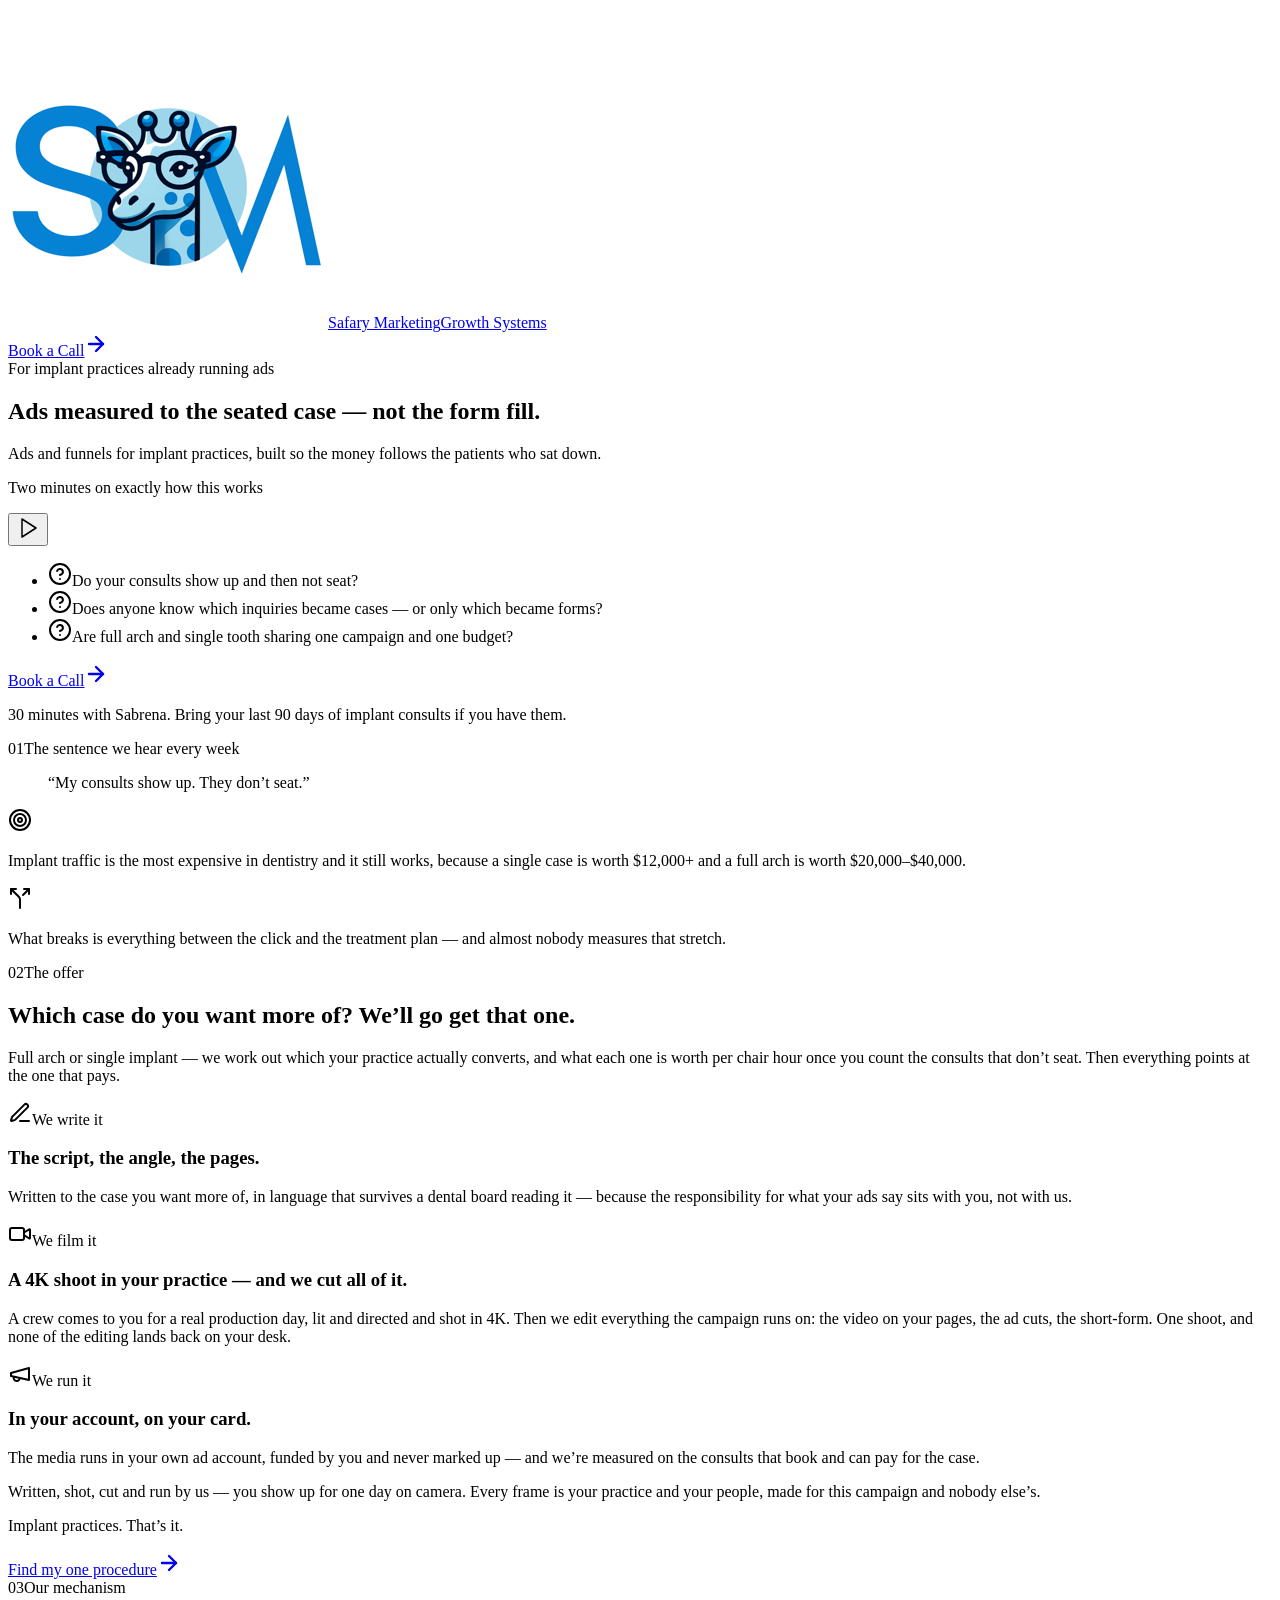
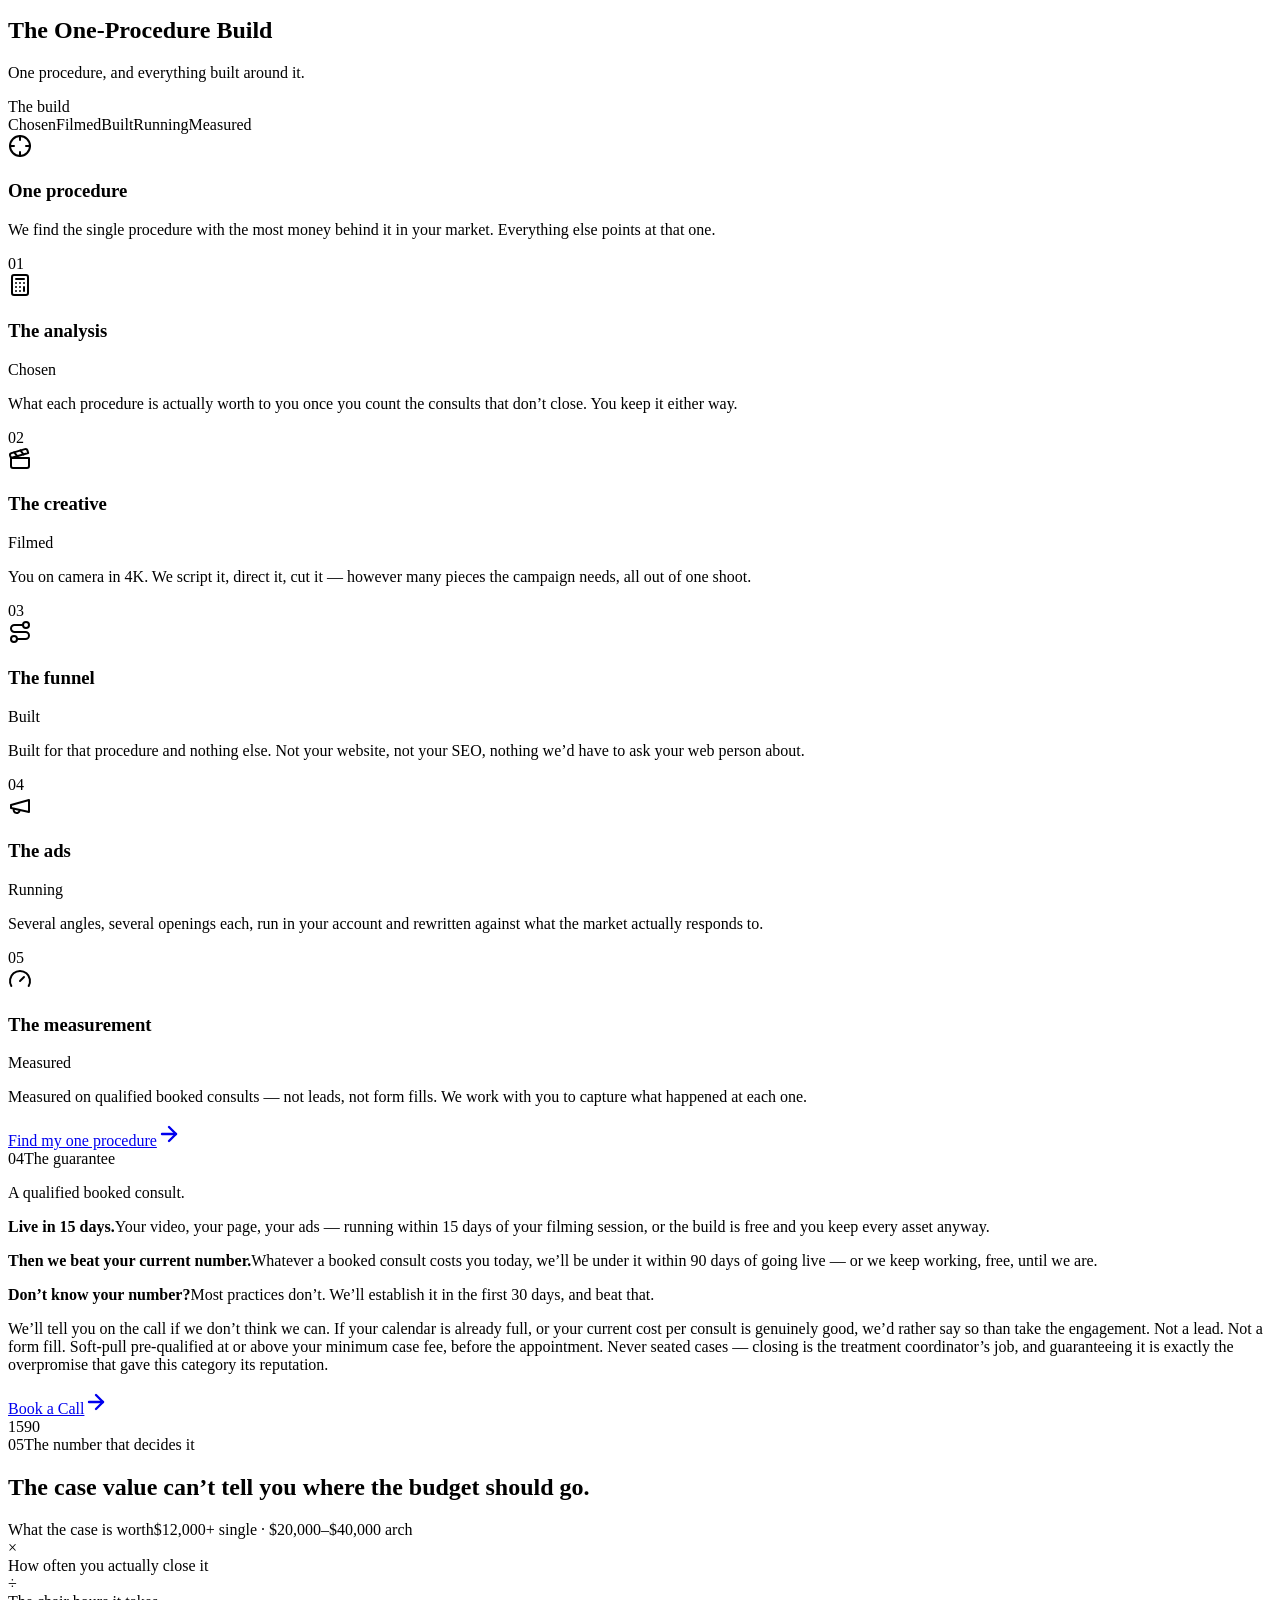
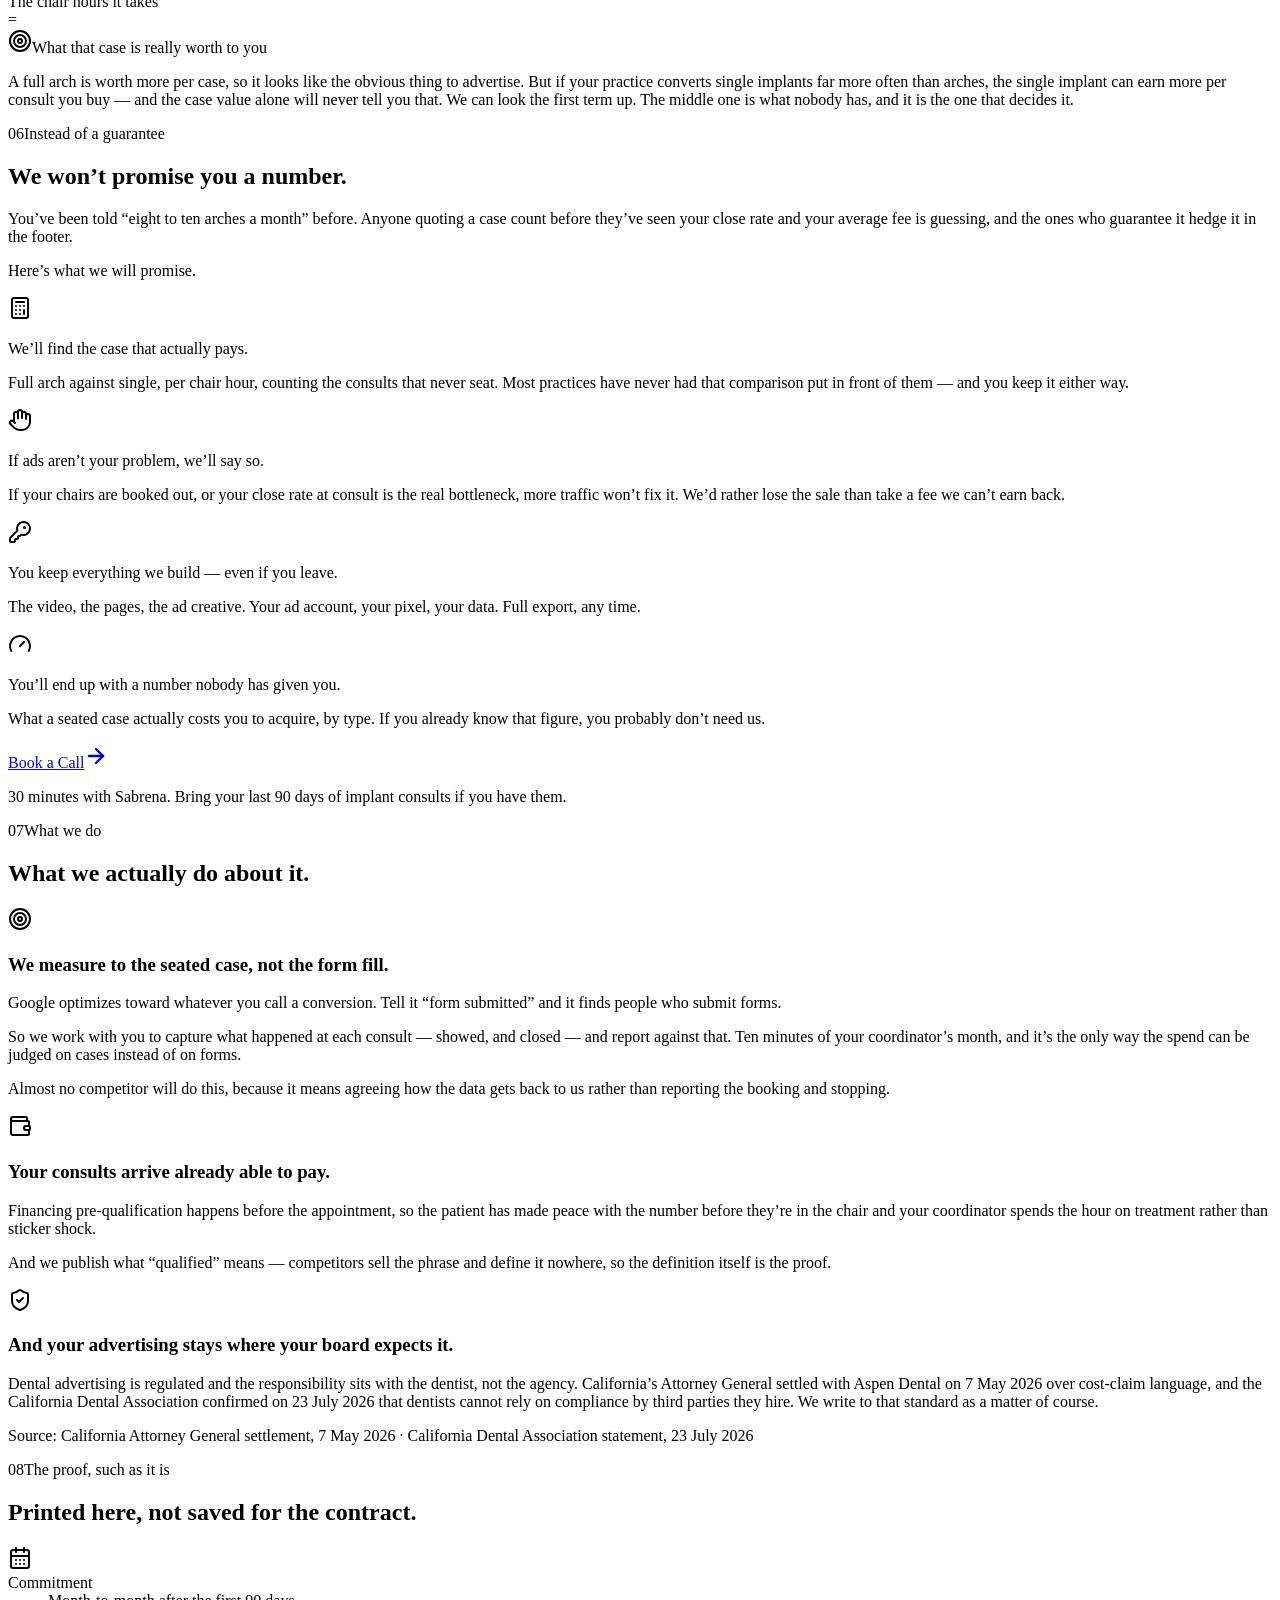
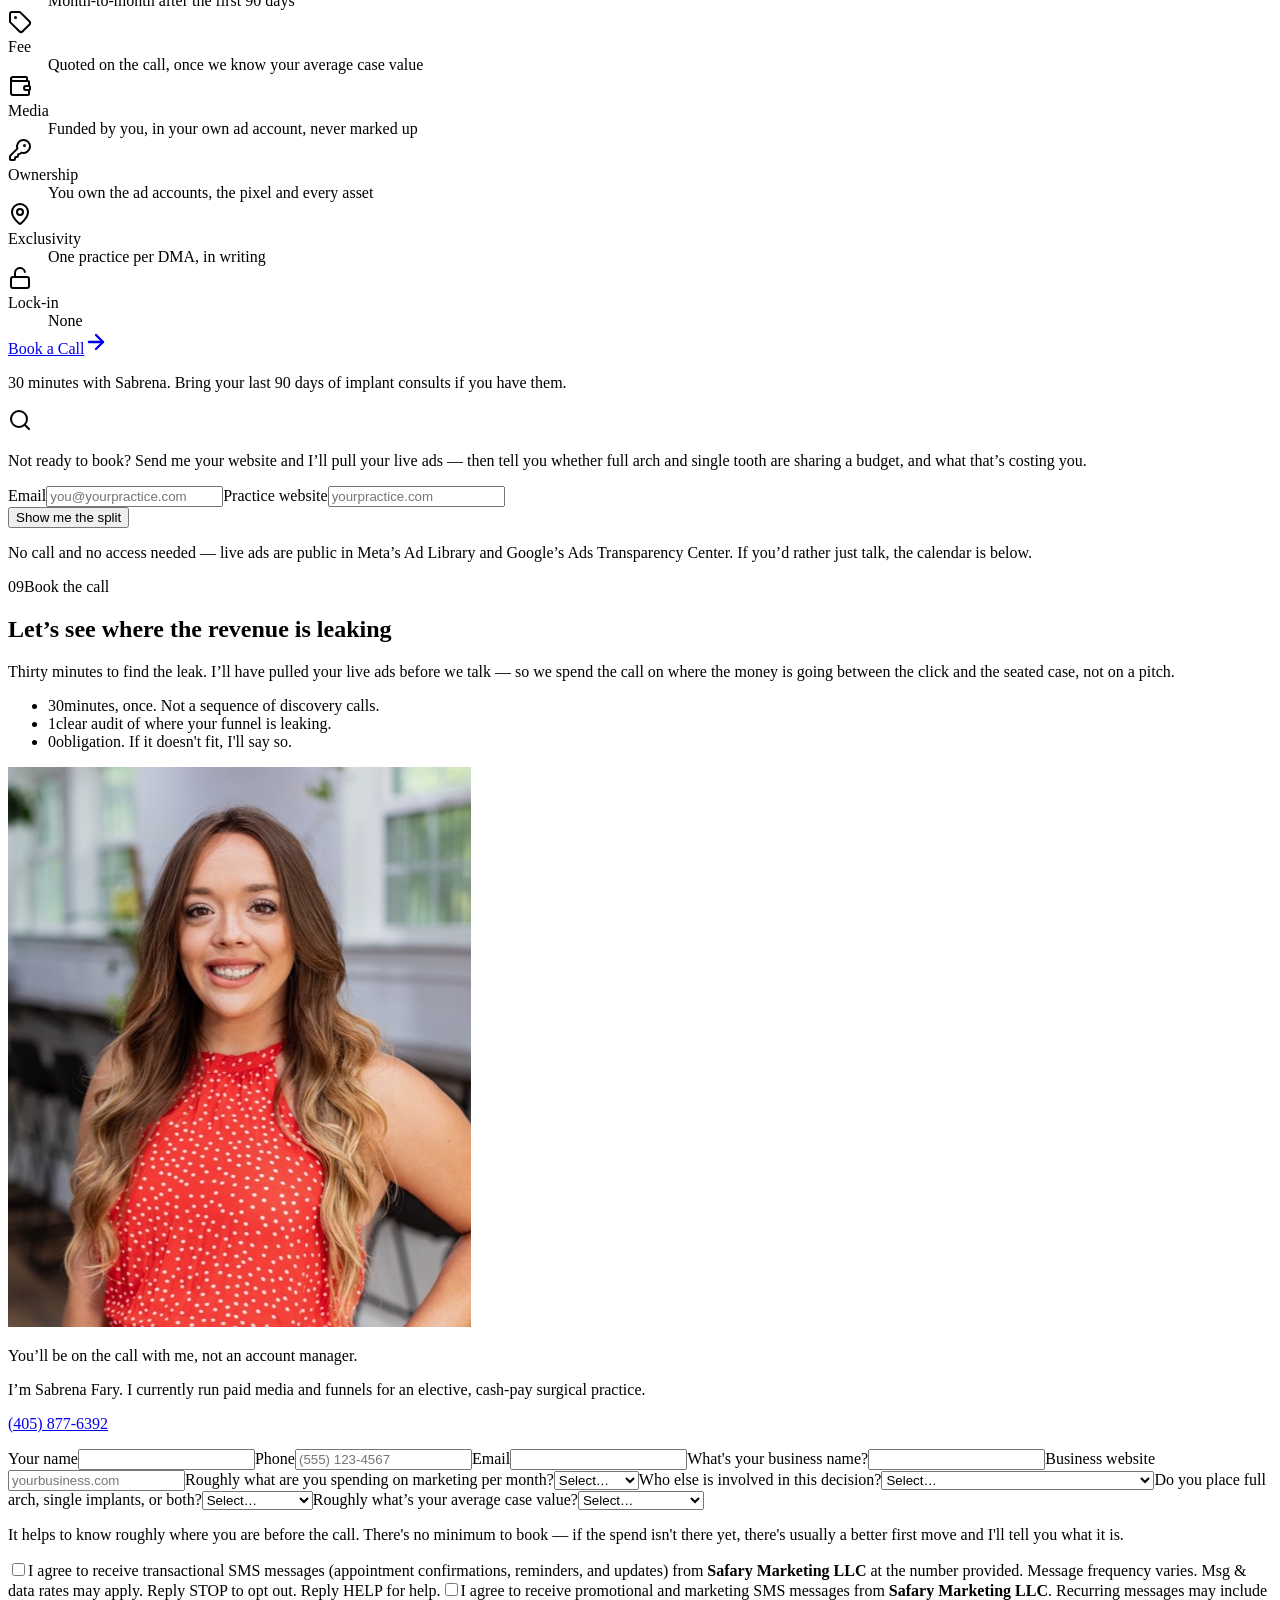
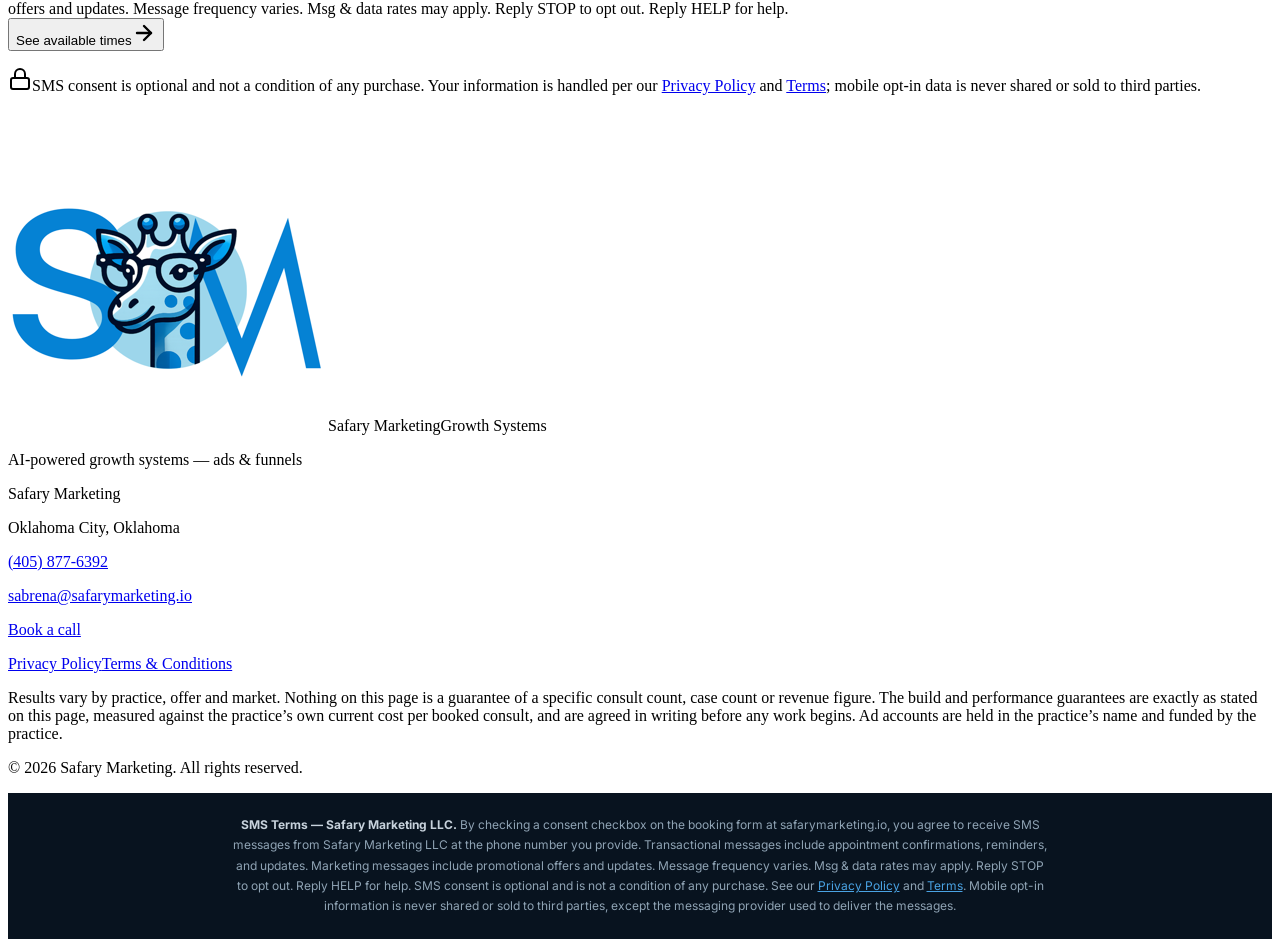
==== commit 42dadf5c: "Refresh preview: editing named, end-to-end line" ====
--- a/dental-implants/index.html
+++ b/dental-implants/index.html
@@ -48,11 +48,11 @@
     <link
       href="https://fonts.googleapis.com/css2?family=Inter:wght@400;500;600;700;800;900&family=Instrument+Serif:ital@0;1&family=DM+Mono:wght@400;500&display=swap"
       rel="stylesheet" />
-    <script type="module" crossorigin src="/safary-lp-preview/assets/index-B35y7Ixe.js"></script>
+    <script type="module" crossorigin src="/safary-lp-preview/assets/index-DGu32sFD.js"></script>
     <link rel="stylesheet" crossorigin href="/safary-lp-preview/assets/index-DuHnh2fY.css">
   </head>
   <body>
-    <div id="root"><link rel="preload" as="image" href="/logo.png"/><div class="min-h-screen"><header class="fixed inset-x-0 top-0 z-50 transition-all duration-300 ease-out border-b border-transparent bg-transparent"><div class="container flex h-[76px] items-center justify-between gap-4"><a href="#top" class="shrink-0 transition-opacity hover:opacity-80" aria-label="Safary Marketing — top of page"><span class="inline-flex items-center gap-3"><span class="flex shrink-0 items-center justify-center rounded-lg bg-white transition-colors duration-300 h-10 px-2 border border-white/15"><img src="/logo.png" alt="" class="w-auto object-contain h-7"/></span><span class="flex flex-col"><span class="font-extrabold tracking-[-0.032em] text-[1.12rem]" style="line-height:1.05"><span class="text-white">Safary</span><span class="text-brand"> Marketing</span></span><span class="mono-label mt-[3px] text-[0.58rem] tracking-[0.2em] text-on-dark-muted">Growth Systems</span></span></span></a><div class="flex items-center gap-5"><a href="#book" class="group relative inline-flex items-center gap-2.5 rounded-full bg-brand font-semibold text-white shadow-[0_8px_26px_rgba(13,129,211,0.34)] transition-all duration-200 ease-out hover:-translate-y-0.5 hover:bg-brand-dark hover:shadow-[0_14px_34px_rgba(13,129,211,0.44)] active:translate-y-0 active:scale-[0.975] focus-visible:ring-4 focus-visible:ring-brand/30 focus-visible:outline-none px-5 py-2.5 text-[0.875rem]">Book a Call<svg xmlns="http://www.w3.org/2000/svg" width="24" height="24" viewBox="0 0 24 24" fill="none" stroke="currentColor" stroke-width="2.4" stroke-linecap="round" stroke-linejoin="round" class="lucide lucide-arrow-right size-[1.05em] shrink-0 transition-transform duration-200 ease-out group-hover:translate-x-[3px]"><path d="M5 12h14"></path><path d="m12 5 7 7-7 7"></path></svg></a></div></div></header><main><section id="top" class="grain relative overflow-hidden bg-ink pt-[104px] pb-16 sm:pt-[128px] sm:pb-24"><div aria-hidden="true" class="grid-field pointer-events-none absolute inset-0 opacity-70"></div><div aria-hidden="true" class="pointer-events-none absolute inset-0 bg-gradient-to-b from-ink via-ink/94 to-ink-2/70"></div><div class="container relative"><div class="mx-auto max-w-[52rem] text-center"><div data-reveal="true"><span class="mono-label inline-flex items-center gap-2.5 rounded-full border px-3.5 py-2 border-white/14 bg-white/6 text-[#CFE3F5]"><span aria-hidden="true" class="size-[7px] shrink-0 rounded-full bg-brand shadow-[0_0_0_3px_rgba(13,129,211,0.18)]"></span>For implant practices already running ads</span></div><h1 data-reveal="true" style="--reveal-delay:70ms" class="h-display mx-auto mt-7 max-w-[46rem] text-[clamp(2rem,5.2vw,3.5rem)] text-balance text-white">Ads measured to the seated case —<!-- --> <span class="accent">not the form fill.</span></h1><p data-reveal="true" style="--reveal-delay:140ms" class="mx-auto mt-7 max-w-[36rem] text-[1.06rem] leading-[1.62] text-balance text-on-dark sm:text-[1.15rem]">Ads and funnels for implant practices, built so the money follows the patients who sat down.</p></div><div data-reveal="true" style="--reveal-delay:210ms" class="mx-auto mt-12 max-w-[54rem]"><p class="mono-label text-center text-brand-light">Two minutes on exactly how this works</p><div class="mt-4"><button type="button" aria-label="Video coming shortly" class="relative flex aspect-video w-full cursor-pointer items-center justify-center overflow-hidden rounded-2xl border border-on-dark-line bg-ink-2 shadow-[0_24px_60px_rgba(0,0,0,0.42)] transition-transform duration-200 hover:scale-[1.005] focus-visible:ring-4 focus-visible:ring-brand/30 focus-visible:outline-none"><div aria-hidden="true" class="grid-field pointer-events-none absolute inset-0 opacity-50"></div><span aria-hidden="true" class="relative flex size-16 items-center justify-center rounded-full bg-brand shadow-[0_10px_30px_rgba(13,129,211,0.4)] sm:size-20"><svg xmlns="http://www.w3.org/2000/svg" width="24" height="24" viewBox="0 0 24 24" fill="none" stroke="currentColor" stroke-width="1.5" stroke-linecap="round" stroke-linejoin="round" class="lucide lucide-play ml-1 size-6 fill-white text-white sm:size-7"><polygon points="6 3 20 12 6 21 6 3"></polygon></svg></span></button></div></div><ul data-reveal="true" style="--reveal-delay:260ms" class="mx-auto mt-8 grid max-w-[54rem] items-stretch gap-px overflow-hidden rounded-xl border border-on-dark-line bg-on-dark-line sm:grid-cols-3"><li class="flex h-full flex-col gap-3 bg-ink-2/85 p-5"><span class="flex size-9 shrink-0 items-center justify-center rounded-lg bg-white/10 text-brand-light"><svg xmlns="http://www.w3.org/2000/svg" width="24" height="24" viewBox="0 0 24 24" fill="none" stroke="currentColor" stroke-width="2" stroke-linecap="round" stroke-linejoin="round" class="lucide lucide-circle-help size-[1.125rem]"><circle cx="12" cy="12" r="10"></circle><path d="M9.09 9a3 3 0 0 1 5.83 1c0 2-3 3-3 3"></path><path d="M12 17h.01"></path></svg></span><span class="text-[0.94rem] leading-[1.5] text-on-dark">Do your consults show up and then not seat?</span></li><li class="flex h-full flex-col gap-3 bg-ink-2/85 p-5"><span class="flex size-9 shrink-0 items-center justify-center rounded-lg bg-white/10 text-brand-light"><svg xmlns="http://www.w3.org/2000/svg" width="24" height="24" viewBox="0 0 24 24" fill="none" stroke="currentColor" stroke-width="2" stroke-linecap="round" stroke-linejoin="round" class="lucide lucide-circle-help size-[1.125rem]"><circle cx="12" cy="12" r="10"></circle><path d="M9.09 9a3 3 0 0 1 5.83 1c0 2-3 3-3 3"></path><path d="M12 17h.01"></path></svg></span><span class="text-[0.94rem] leading-[1.5] text-on-dark">Does anyone know which inquiries became cases — or only which became forms?</span></li><li class="flex h-full flex-col gap-3 bg-ink-2/85 p-5"><span class="flex size-9 shrink-0 items-center justify-center rounded-lg bg-white/10 text-brand-light"><svg xmlns="http://www.w3.org/2000/svg" width="24" height="24" viewBox="0 0 24 24" fill="none" stroke="currentColor" stroke-width="2" stroke-linecap="round" stroke-linejoin="round" class="lucide lucide-circle-help size-[1.125rem]"><circle cx="12" cy="12" r="10"></circle><path d="M9.09 9a3 3 0 0 1 5.83 1c0 2-3 3-3 3"></path><path d="M12 17h.01"></path></svg></span><span class="text-[0.94rem] leading-[1.5] text-on-dark">Are full arch and single tooth sharing one campaign and one budget?</span></li></ul><div data-reveal="true" style="--reveal-delay:320ms" class="mt-10 text-center"><a href="#book" class="group relative inline-flex items-center gap-2.5 rounded-full bg-brand font-semibold text-white shadow-[0_8px_26px_rgba(13,129,211,0.34)] transition-all duration-200 ease-out hover:-translate-y-0.5 hover:bg-brand-dark hover:shadow-[0_14px_34px_rgba(13,129,211,0.44)] active:translate-y-0 active:scale-[0.975] focus-visible:ring-4 focus-visible:ring-brand/30 focus-visible:outline-none px-8 py-4 text-[1.03rem] tracking-[-0.01em]">Book a Call<svg xmlns="http://www.w3.org/2000/svg" width="24" height="24" viewBox="0 0 24 24" fill="none" stroke="currentColor" stroke-width="2.4" stroke-linecap="round" stroke-linejoin="round" class="lucide lucide-arrow-right size-[1.05em] shrink-0 transition-transform duration-200 ease-out group-hover:translate-x-[3px]"><path d="M5 12h14"></path><path d="m12 5 7 7-7 7"></path></svg></a><p class="text-[0.875rem] leading-relaxed text-on-dark-muted mx-auto mt-4 max-w-[30rem]">30 minutes with Sabrena. Bring your last 90 days of implant consults if you have them.</p></div></div></section><section class="bubble-field relative border-t border-hairline bg-paper py-20 sm:py-28"><div class="container"><div data-reveal="true" class="mx-auto max-w-[46rem] text-center"><div class="mono-label flex items-center gap-3.5 text-brand justify-center"><span>01</span><span aria-hidden="true" class="h-px w-8 bg-brand/35"></span><span class="text-muted-ink">The sentence we hear every week</span></div><blockquote class="mt-7"><p class="h-section text-ink"><span class="accent">“</span>My consults show up. They don’t seat.<span class="accent">”</span></p></blockquote></div><div class="mt-9 grid items-stretch gap-3.5 sm:grid-cols-2"><div data-reveal="true" style="--reveal-delay:0ms" class="flex h-full flex-col rounded-xl border border-hairline bg-white p-6"><span class="flex size-9 shrink-0 items-center justify-center rounded-lg bg-brand/10 text-brand"><svg xmlns="http://www.w3.org/2000/svg" width="24" height="24" viewBox="0 0 24 24" fill="none" stroke="currentColor" stroke-width="2" stroke-linecap="round" stroke-linejoin="round" class="lucide lucide-target size-[1.125rem]"><circle cx="12" cy="12" r="10"></circle><circle cx="12" cy="12" r="6"></circle><circle cx="12" cy="12" r="2"></circle></svg></span><p class="mt-4 text-[0.98rem] leading-[1.62] text-muted-ink">Implant traffic is the most expensive in dentistry and it still works, because a single case is worth $12,000+ and a full arch is worth $20,000–$40,000.</p></div><div data-reveal="true" style="--reveal-delay:60ms" class="flex h-full flex-col rounded-xl border border-hairline bg-white p-6"><span class="flex size-9 shrink-0 items-center justify-center rounded-lg bg-brand/10 text-brand"><svg xmlns="http://www.w3.org/2000/svg" width="24" height="24" viewBox="0 0 24 24" fill="none" stroke="currentColor" stroke-width="2" stroke-linecap="round" stroke-linejoin="round" class="lucide lucide-split size-[1.125rem]"><path d="M16 3h5v5"></path><path d="M8 3H3v5"></path><path d="M12 22v-8.3a4 4 0 0 0-1.172-2.872L3 3"></path><path d="m15 9 6-6"></path></svg></span><p class="mt-4 text-[0.98rem] leading-[1.62] text-muted-ink">What breaks is everything between the click and the treatment plan — and almost nobody measures that stretch.</p></div></div></div></section><section class="relative border-t border-hairline bg-white py-20 sm:py-28"><div class="container relative text-center"><div data-reveal="true" class="mx-auto max-w-[46rem]"><div class="mono-label flex items-center gap-3.5 text-brand justify-center"><span>02</span><span aria-hidden="true" class="h-px w-8 bg-brand/35"></span><span class="text-muted-ink">The offer</span></div><h2 class="h-section mt-6 text-balance text-ink">Which case do you want more of? We’ll go get that one.</h2></div><p data-reveal="true" style="--reveal-delay:80ms" class="mx-auto mt-7 max-w-[44rem] text-[1.04rem] leading-[1.68] text-muted-ink">Full arch or single implant — we work out which your practice actually converts, and what each one is worth per chair hour once you count the consults that don’t seat. Then everything points at the one that pays.</p><div class="mt-11 grid items-stretch gap-3.5 text-left lg:grid-cols-3"><div data-reveal="true" style="--reveal-delay:120ms" class="flex h-full flex-col rounded-2xl border p-6 sm:p-7 border-hairline bg-paper"><span class="flex size-9 shrink-0 items-center justify-center rounded-lg bg-brand/10 text-brand"><svg xmlns="http://www.w3.org/2000/svg" width="24" height="24" viewBox="0 0 24 24" fill="none" stroke="currentColor" stroke-width="2" stroke-linecap="round" stroke-linejoin="round" class="lucide lucide-pen-line size-[1.125rem]"><path d="M12 20h9"></path><path d="M16.376 3.622a1 1 0 0 1 3.002 3.002L7.368 18.635a2 2 0 0 1-.855.506l-2.872.838a.5.5 0 0 1-.62-.62l.838-2.872a2 2 0 0 1 .506-.854z"></path></svg></span><span class="mono-label mt-4 text-brand">We write it</span><h3 class="mt-2 text-[1.08rem] leading-snug font-extrabold tracking-[-0.015em] text-ink">The script, the angle, the pages.</h3><p class="mt-2.5 text-[0.93rem] leading-[1.6] text-muted-ink">Written to the case you want more of, in language that survives a dental board reading it — because the responsibility for what your ads say sits with you, not with us.</p></div><div data-reveal="true" style="--reveal-delay:190ms" class="flex h-full flex-col rounded-2xl border p-6 sm:p-7 border-brand bg-brand text-white"><span class="flex size-9 shrink-0 items-center justify-center rounded-lg bg-white/10 text-brand-light"><svg xmlns="http://www.w3.org/2000/svg" width="24" height="24" viewBox="0 0 24 24" fill="none" stroke="currentColor" stroke-width="2" stroke-linecap="round" stroke-linejoin="round" class="lucide lucide-video size-[1.125rem]"><path d="m16 13 5.223 3.482a.5.5 0 0 0 .777-.416V7.87a.5.5 0 0 0-.752-.432L16 10.5"></path><rect x="2" y="6" width="14" height="12" rx="2"></rect></svg></span><span class="mono-label mt-4 text-white/70">We film it</span><h3 class="mt-2 text-[1.08rem] leading-snug font-extrabold tracking-[-0.015em] text-white">A 4K shoot in your practice.</h3><p class="mt-2.5 text-[0.93rem] leading-[1.6] text-white/90">A crew comes to you for a real production day — lit, framed and directed, shot in 4K, then cut into everything the campaign needs. Not a script emailed over with a note to film something between patients.</p></div><div data-reveal="true" style="--reveal-delay:260ms" class="flex h-full flex-col rounded-2xl border p-6 sm:p-7 border-hairline bg-paper"><span class="flex size-9 shrink-0 items-center justify-center rounded-lg bg-brand/10 text-brand"><svg xmlns="http://www.w3.org/2000/svg" width="24" height="24" viewBox="0 0 24 24" fill="none" stroke="currentColor" stroke-width="2" stroke-linecap="round" stroke-linejoin="round" class="lucide lucide-megaphone size-[1.125rem]"><path d="m3 11 18-5v12L3 14v-3z"></path><path d="M11.6 16.8a3 3 0 1 1-5.8-1.6"></path></svg></span><span class="mono-label mt-4 text-brand">We run it</span><h3 class="mt-2 text-[1.08rem] leading-snug font-extrabold tracking-[-0.015em] text-ink">In your account, on your card.</h3><p class="mt-2.5 text-[0.93rem] leading-[1.6] text-muted-ink">The media runs in your own ad account, funded by you and never marked up — and we’re measured on the consults that book and can pay for the case.</p></div></div><p data-reveal="true" style="--reveal-delay:340ms" class="mx-auto mt-7 max-w-[44rem] text-[0.98rem] leading-[1.6] font-semibold text-ink">Every frame is your practice and your people, shot for this campaign and nobody else’s.</p><p data-reveal="true" style="--reveal-delay:160ms" class="mt-10 text-[1.5rem] font-extrabold tracking-[-0.02em] text-ink sm:text-[1.75rem]"><span class="underline-brand">Implant practices. That’s it.</span></p><div data-reveal="true" style="--reveal-delay:200ms" class="mt-9"><a href="#book" class="group relative inline-flex items-center gap-2.5 rounded-full bg-brand font-semibold text-white shadow-[0_8px_26px_rgba(13,129,211,0.34)] transition-all duration-200 ease-out hover:-translate-y-0.5 hover:bg-brand-dark hover:shadow-[0_14px_34px_rgba(13,129,211,0.44)] active:translate-y-0 active:scale-[0.975] focus-visible:ring-4 focus-visible:ring-brand/30 focus-visible:outline-none px-8 py-4 text-[1.03rem] tracking-[-0.01em]">Find my one procedure<svg xmlns="http://www.w3.org/2000/svg" width="24" height="24" viewBox="0 0 24 24" fill="none" stroke="currentColor" stroke-width="2.4" stroke-linecap="round" stroke-linejoin="round" class="lucide lucide-arrow-right size-[1.05em] shrink-0 transition-transform duration-200 ease-out group-hover:translate-x-[3px]"><path d="M5 12h14"></path><path d="m12 5 7 7-7 7"></path></svg></a></div></div></section><section class="relative overflow-hidden border-y border-hairline bg-white py-20 sm:py-28"><div aria-hidden="true" class="pointer-events-none absolute inset-0 opacity-[0.55]" style="background-image:linear-gradient(to right, #E3E2DE 1px, transparent 1px), linear-gradient(to bottom, #E3E2DE 1px, transparent 1px);background-size:96px 96px;mask-image:radial-gradient(ellipse 70% 60% at 50% 40%, black, transparent);-webkit-mask-image:radial-gradient(ellipse 70% 60% at 50% 40%, black, transparent)"></div><div class="container relative"><div class="flex flex-col gap-8 md:flex-row md:items-end md:justify-between"><div data-reveal="true" class="max-w-[42rem]"><div class="mono-label flex items-center gap-3.5 text-brand"><span>03</span><span aria-hidden="true" class="h-px w-8 bg-brand/35"></span><span class="text-muted-ink">Our mechanism</span></div><h2 class="h-section mt-5 text-ink">The One-Procedure Build</h2><p class="mt-5 text-[1.05rem] leading-[1.6] text-muted-ink">One procedure, and everything built around it.</p></div><div data-reveal="true" style="--reveal-delay:80ms" class="hidden shrink-0 md:block"><span class="mono-label text-muted-ink">The build</span><div class="mt-3 flex flex-wrap items-center gap-x-1.5 gap-y-2"><span class="flex items-center gap-1.5"><span class="mono-label rounded-full border px-2.5 py-1.5 transition-all duration-400 border-brand/40 bg-brand/10 text-brand">Chosen</span><span aria-hidden="true" class="h-px w-2.5 transition-colors duration-400 bg-hairline"></span></span><span class="flex items-center gap-1.5"><span class="mono-label rounded-full border px-2.5 py-1.5 transition-all duration-400 border-hairline bg-paper text-muted-ink/70">Filmed</span><span aria-hidden="true" class="h-px w-2.5 transition-colors duration-400 bg-hairline"></span></span><span class="flex items-center gap-1.5"><span class="mono-label rounded-full border px-2.5 py-1.5 transition-all duration-400 border-hairline bg-paper text-muted-ink/70">Built</span><span aria-hidden="true" class="h-px w-2.5 transition-colors duration-400 bg-hairline"></span></span><span class="flex items-center gap-1.5"><span class="mono-label rounded-full border px-2.5 py-1.5 transition-all duration-400 border-hairline bg-paper text-muted-ink/70">Running</span><span aria-hidden="true" class="h-px w-2.5 transition-colors duration-400 bg-hairline"></span></span><span class="flex items-center gap-1.5"><span class="mono-label rounded-full border px-2.5 py-1.5 transition-all duration-400 border-hairline bg-paper text-muted-ink/70">Measured</span></span></div></div></div><div data-reveal="true" style="--reveal-delay:120ms" class="mt-12 flex max-w-[52rem] items-start gap-5 rounded-2xl border border-brand bg-brand p-6 text-white sm:p-7"><span class="flex size-11 shrink-0 items-center justify-center rounded-xl bg-white/15"><svg xmlns="http://www.w3.org/2000/svg" width="24" height="24" viewBox="0 0 24 24" fill="none" stroke="currentColor" stroke-width="2" stroke-linecap="round" stroke-linejoin="round" class="lucide lucide-crosshair size-[1.35rem]"><circle cx="12" cy="12" r="10"></circle><line x1="22" x2="18" y1="12" y2="12"></line><line x1="6" x2="2" y1="12" y2="12"></line><line x1="12" x2="12" y1="6" y2="2"></line><line x1="12" x2="12" y1="22" y2="18"></line></svg></span><div><h3 class="text-[1.2rem] font-extrabold tracking-[-0.02em]">One procedure</h3><p class="mt-2 text-[0.98rem] leading-[1.55] text-white/90">We find the single procedure with the most money behind it in your market. Everything else points at that one.</p></div></div><div class="relative mt-10 pl-[3.5rem] sm:pl-[6.5rem]"><div aria-hidden="true" class="absolute top-0 bottom-10 left-[1.4rem] w-[3px] overflow-hidden bg-hairline sm:left-[2.9rem]"><div class="w-full bg-brand transition-[height] duration-150 ease-out" style="height:0%"></div></div><div aria-hidden="true" class="absolute bottom-6 left-[1.4rem] -ml-[7px] size-[17px] rotate-45 border-2 transition-all duration-500 sm:left-[2.9rem] border-hairline bg-white"></div><div class="space-y-2.5"><div data-stage="true" class="relative"><span aria-hidden="true" class="absolute top-6 left-[-3.5rem] z-2 flex size-[2.8rem] items-center justify-center border-2 transition-all duration-400 sm:left-[-6.5rem] sm:size-[3.4rem] border-brand bg-brand text-white shadow-[0_0_0_5px_rgba(13,129,211,0.13)]" style="border-radius:10px"><span class="mono-label text-[0.78rem]">01</span></span><span aria-hidden="true" class="absolute top-[2.85rem] left-[-0.75rem] h-[2px] w-3 transition-colors duration-400 sm:top-[3.15rem] bg-brand"></span><article class="border bg-white px-6 py-6 transition-all duration-400 sm:px-8 sm:py-7 border-hairline shadow-[0_10px_30px_rgba(15,23,41,0.07)]" style="border-radius:14px"><div class="flex flex-wrap items-start justify-between gap-x-8 gap-y-3"><div class="flex items-center gap-3.5"><span class="flex size-9 shrink-0 items-center justify-center rounded-lg transition-colors duration-400 bg-brand/10 text-brand"><svg xmlns="http://www.w3.org/2000/svg" width="24" height="24" viewBox="0 0 24 24" fill="none" stroke="currentColor" stroke-width="2" stroke-linecap="round" stroke-linejoin="round" class="lucide lucide-calculator size-[1.125rem]"><rect width="16" height="20" x="4" y="2" rx="2"></rect><line x1="8" x2="16" y1="6" y2="6"></line><line x1="16" x2="16" y1="14" y2="18"></line><path d="M16 10h.01"></path><path d="M12 10h.01"></path><path d="M8 10h.01"></path><path d="M12 14h.01"></path><path d="M8 14h.01"></path><path d="M12 18h.01"></path><path d="M8 18h.01"></path></svg></span><h3 class="text-[1.12rem] leading-[1.24] font-extrabold tracking-[-0.022em] transition-colors duration-400 sm:text-[1.34rem] text-ink">The analysis</h3></div><span class="mono-label shrink-0 border-t-2 pt-2 transition-colors duration-400 border-brand text-brand">Chosen</span></div><p class="mt-3.5 max-w-[46rem] text-[1.01rem] leading-[1.6] transition-colors duration-400 text-muted-ink">What each procedure is actually worth to you once you count the consults that don’t close. You keep it either way.</p></article></div><div data-stage="true" class="relative"><span aria-hidden="true" class="absolute top-6 left-[-3.5rem] z-2 flex size-[2.8rem] items-center justify-center border-2 transition-all duration-400 sm:left-[-6.5rem] sm:size-[3.4rem] border-hairline bg-white text-muted-ink/70" style="border-radius:10px"><span class="mono-label text-[0.78rem]">02</span></span><span aria-hidden="true" class="absolute top-[2.85rem] left-[-0.75rem] h-[2px] w-3 transition-colors duration-400 sm:top-[3.15rem] bg-hairline"></span><article class="border bg-white px-6 py-6 transition-all duration-400 sm:px-8 sm:py-7 border-hairline/60 shadow-none" style="border-radius:14px"><div class="flex flex-wrap items-start justify-between gap-x-8 gap-y-3"><div class="flex items-center gap-3.5"><span class="flex size-9 shrink-0 items-center justify-center rounded-lg transition-colors duration-400 bg-paper text-muted-ink/60"><svg xmlns="http://www.w3.org/2000/svg" width="24" height="24" viewBox="0 0 24 24" fill="none" stroke="currentColor" stroke-width="2" stroke-linecap="round" stroke-linejoin="round" class="lucide lucide-clapperboard size-[1.125rem]"><path d="M20.2 6 3 11l-.9-2.4c-.3-1.1.3-2.2 1.3-2.5l13.5-4c1.1-.3 2.2.3 2.5 1.3Z"></path><path d="m6.2 5.3 3.1 3.9"></path><path d="m12.4 3.4 3.1 4"></path><path d="M3 11h18v8a2 2 0 0 1-2 2H5a2 2 0 0 1-2-2Z"></path></svg></span><h3 class="text-[1.12rem] leading-[1.24] font-extrabold tracking-[-0.022em] transition-colors duration-400 sm:text-[1.34rem] text-ink/55">The creative</h3></div><span class="mono-label shrink-0 border-t-2 pt-2 transition-colors duration-400 border-hairline text-muted-ink/60">Filmed</span></div><p class="mt-3.5 max-w-[46rem] text-[1.01rem] leading-[1.6] transition-colors duration-400 text-muted-ink/60">You on camera in 4K. We script it, direct it, cut it — however many pieces the campaign needs, all out of one shoot.</p></article></div><div data-stage="true" class="relative"><span aria-hidden="true" class="absolute top-6 left-[-3.5rem] z-2 flex size-[2.8rem] items-center justify-center border-2 transition-all duration-400 sm:left-[-6.5rem] sm:size-[3.4rem] border-hairline bg-white text-muted-ink/70" style="border-radius:10px"><span class="mono-label text-[0.78rem]">03</span></span><span aria-hidden="true" class="absolute top-[2.85rem] left-[-0.75rem] h-[2px] w-3 transition-colors duration-400 sm:top-[3.15rem] bg-hairline"></span><article class="border bg-white px-6 py-6 transition-all duration-400 sm:px-8 sm:py-7 border-hairline/60 shadow-none" style="border-radius:14px"><div class="flex flex-wrap items-start justify-between gap-x-8 gap-y-3"><div class="flex items-center gap-3.5"><span class="flex size-9 shrink-0 items-center justify-center rounded-lg transition-colors duration-400 bg-paper text-muted-ink/60"><svg xmlns="http://www.w3.org/2000/svg" width="24" height="24" viewBox="0 0 24 24" fill="none" stroke="currentColor" stroke-width="2" stroke-linecap="round" stroke-linejoin="round" class="lucide lucide-route size-[1.125rem]"><circle cx="6" cy="19" r="3"></circle><path d="M9 19h8.5a3.5 3.5 0 0 0 0-7h-11a3.5 3.5 0 0 1 0-7H15"></path><circle cx="18" cy="5" r="3"></circle></svg></span><h3 class="text-[1.12rem] leading-[1.24] font-extrabold tracking-[-0.022em] transition-colors duration-400 sm:text-[1.34rem] text-ink/55">The funnel</h3></div><span class="mono-label shrink-0 border-t-2 pt-2 transition-colors duration-400 border-hairline text-muted-ink/60">Built</span></div><p class="mt-3.5 max-w-[46rem] text-[1.01rem] leading-[1.6] transition-colors duration-400 text-muted-ink/60">Built for that procedure and nothing else. Not your website, not your SEO, nothing we’d have to ask your web person about.</p></article></div><div data-stage="true" class="relative"><span aria-hidden="true" class="absolute top-6 left-[-3.5rem] z-2 flex size-[2.8rem] items-center justify-center border-2 transition-all duration-400 sm:left-[-6.5rem] sm:size-[3.4rem] border-hairline bg-white text-muted-ink/70" style="border-radius:10px"><span class="mono-label text-[0.78rem]">04</span></span><span aria-hidden="true" class="absolute top-[2.85rem] left-[-0.75rem] h-[2px] w-3 transition-colors duration-400 sm:top-[3.15rem] bg-hairline"></span><article class="border bg-white px-6 py-6 transition-all duration-400 sm:px-8 sm:py-7 border-hairline/60 shadow-none" style="border-radius:14px"><div class="flex flex-wrap items-start justify-between gap-x-8 gap-y-3"><div class="flex items-center gap-3.5"><span class="flex size-9 shrink-0 items-center justify-center rounded-lg transition-colors duration-400 bg-paper text-muted-ink/60"><svg xmlns="http://www.w3.org/2000/svg" width="24" height="24" viewBox="0 0 24 24" fill="none" stroke="currentColor" stroke-width="2" stroke-linecap="round" stroke-linejoin="round" class="lucide lucide-megaphone size-[1.125rem]"><path d="m3 11 18-5v12L3 14v-3z"></path><path d="M11.6 16.8a3 3 0 1 1-5.8-1.6"></path></svg></span><h3 class="text-[1.12rem] leading-[1.24] font-extrabold tracking-[-0.022em] transition-colors duration-400 sm:text-[1.34rem] text-ink/55">The ads</h3></div><span class="mono-label shrink-0 border-t-2 pt-2 transition-colors duration-400 border-hairline text-muted-ink/60">Running</span></div><p class="mt-3.5 max-w-[46rem] text-[1.01rem] leading-[1.6] transition-colors duration-400 text-muted-ink/60">Several angles, several openings each, run in your account and rewritten against what the market actually responds to.</p></article></div><div data-stage="true" class="relative"><span aria-hidden="true" class="absolute top-6 left-[-3.5rem] z-2 flex size-[2.8rem] items-center justify-center border-2 transition-all duration-400 sm:left-[-6.5rem] sm:size-[3.4rem] border-hairline bg-white text-muted-ink/70" style="border-radius:10px"><span class="mono-label text-[0.78rem]">05</span></span><span aria-hidden="true" class="absolute top-[2.85rem] left-[-0.75rem] h-[2px] w-3 transition-colors duration-400 sm:top-[3.15rem] bg-hairline"></span><article class="border bg-white px-6 py-6 transition-all duration-400 sm:px-8 sm:py-7 border-hairline/60 shadow-none" style="border-radius:14px"><div class="flex flex-wrap items-start justify-between gap-x-8 gap-y-3"><div class="flex items-center gap-3.5"><span class="flex size-9 shrink-0 items-center justify-center rounded-lg transition-colors duration-400 bg-paper text-muted-ink/60"><svg xmlns="http://www.w3.org/2000/svg" width="24" height="24" viewBox="0 0 24 24" fill="none" stroke="currentColor" stroke-width="2" stroke-linecap="round" stroke-linejoin="round" class="lucide lucide-gauge size-[1.125rem]"><path d="m12 14 4-4"></path><path d="M3.34 19a10 10 0 1 1 17.32 0"></path></svg></span><h3 class="text-[1.12rem] leading-[1.24] font-extrabold tracking-[-0.022em] transition-colors duration-400 sm:text-[1.34rem] text-ink/55">The measurement</h3></div><span class="mono-label shrink-0 border-t-2 pt-2 transition-colors duration-400 border-hairline text-muted-ink/60">Measured</span></div><p class="mt-3.5 max-w-[46rem] text-[1.01rem] leading-[1.6] transition-colors duration-400 text-muted-ink/60">Measured on qualified booked consults — not leads, not form fills. We work with you to capture what happened at each one.</p></article></div></div></div><div data-reveal="true" class="mt-10 pl-[3.5rem] sm:pl-[6.5rem]"><a href="#book" class="group relative inline-flex items-center gap-2.5 rounded-full bg-brand font-semibold text-white shadow-[0_8px_26px_rgba(13,129,211,0.34)] transition-all duration-200 ease-out hover:-translate-y-0.5 hover:bg-brand-dark hover:shadow-[0_14px_34px_rgba(13,129,211,0.44)] active:translate-y-0 active:scale-[0.975] focus-visible:ring-4 focus-visible:ring-brand/30 focus-visible:outline-none px-8 py-4 text-[1.03rem] tracking-[-0.01em]">Find my one procedure<svg xmlns="http://www.w3.org/2000/svg" width="24" height="24" viewBox="0 0 24 24" fill="none" stroke="currentColor" stroke-width="2.4" stroke-linecap="round" stroke-linejoin="round" class="lucide lucide-arrow-right size-[1.05em] shrink-0 transition-transform duration-200 ease-out group-hover:translate-x-[3px]"><path d="M5 12h14"></path><path d="m12 5 7 7-7 7"></path></svg></a></div></div></section><section class="grain relative overflow-hidden border-t border-hairline bg-ink py-12 sm:py-14"><div aria-hidden="true" class="grid-field pointer-events-none absolute inset-0 opacity-60"></div><div class="container relative text-center"><div data-reveal="true" class="flex flex-col items-center gap-3"><div class="mono-label flex items-center gap-3.5 text-brand-light justify-center"><span>04</span><span aria-hidden="true" class="h-px w-8 bg-white/25"></span><span class="text-on-dark-muted">The guarantee</span></div><p class="text-[1.02rem] font-extrabold tracking-[-0.02em] text-white"><span class="underline-brand">A qualified booked consult.</span></p></div><div data-reveal="true" style="--reveal-delay:60ms" class="mt-7 grid gap-x-8 gap-y-5 lg:grid-cols-3"><p class="text-[0.97rem] leading-[1.55] text-on-dark"><strong class="block font-extrabold text-white"><span class="underline-brand-thin">Live in 15 days.</span></strong>Your video, your page, your ads — running within 15 days of your filming session, or the build is free and you keep every asset anyway.</p><p class="text-[0.97rem] leading-[1.55] text-on-dark"><strong class="block font-extrabold text-white"><span class="underline-brand-thin">Then we beat your current number.</span></strong>Whatever a booked consult costs you today, we’ll be under it within 90 days of going live — or we keep working, free, until we are.</p><p class="text-[0.97rem] leading-[1.55] text-on-dark"><strong class="block font-extrabold text-white"><span class="underline-brand-thin">Don’t know your number?</span></strong>Most practices don’t. We’ll establish it in the first 30 days, and beat that.</p></div><p data-reveal="true" style="--reveal-delay:120ms" class="mx-auto mt-7 max-w-[62rem] border-t border-on-dark-line pt-5 text-[0.88rem] leading-[1.55] text-on-dark-muted italic">We’ll tell you on the call if we don’t think we can. If your calendar is already full, or your current cost per consult is genuinely good, we’d rather say so than take the engagement.<!-- --> <span class="not-italic">Not a lead. Not a form fill. Soft-pull pre-qualified at or above your minimum case fee, before the appointment. Never seated cases — closing is the treatment coordinator’s job, and guaranteeing it is exactly the overpromise that gave this category its reputation.</span></p><div data-reveal="true" style="--reveal-delay:160ms" class="mt-8"><a href="#book" class="group relative inline-flex items-center gap-2.5 rounded-full bg-brand font-semibold text-white shadow-[0_8px_26px_rgba(13,129,211,0.34)] transition-all duration-200 ease-out hover:-translate-y-0.5 hover:bg-brand-dark hover:shadow-[0_14px_34px_rgba(13,129,211,0.44)] active:translate-y-0 active:scale-[0.975] focus-visible:ring-4 focus-visible:ring-brand/30 focus-visible:outline-none px-6 py-3 text-[0.95rem]">Book a Call<svg xmlns="http://www.w3.org/2000/svg" width="24" height="24" viewBox="0 0 24 24" fill="none" stroke="currentColor" stroke-width="2.4" stroke-linecap="round" stroke-linejoin="round" class="lucide lucide-arrow-right size-[1.05em] shrink-0 transition-transform duration-200 ease-out group-hover:translate-x-[3px]"><path d="M5 12h14"></path><path d="m12 5 7 7-7 7"></path></svg></a></div></div><div aria-hidden="true" class="pointer-events-none absolute -right-4 -bottom-6 hidden select-none items-baseline gap-6 opacity-[0.13] xl:flex"><span class="numeral text-[9rem] text-brand">15</span><span class="numeral text-[9rem] text-brand">90</span></div></section><section class="bubble-field relative border-t border-hairline bg-paper py-16 sm:py-20"><div class="container relative"><div data-reveal="true" class="mx-auto max-w-[46rem] text-center"><div class="mono-label flex items-center gap-3.5 text-brand justify-center"><span>05</span><span aria-hidden="true" class="h-px w-8 bg-brand/35"></span><span class="text-muted-ink">The number that decides it</span></div><h2 class="h-section mt-5 text-balance text-ink">The case value can’t tell you where the budget should go.</h2></div><div data-reveal="true" style="--reveal-delay:80ms" class="mx-auto mt-10 max-w-[46rem] rounded-2xl border border-hairline bg-white p-7 sm:p-9 text-left"><div class="flex flex-col items-stretch gap-2.5 lg:flex-row lg:items-stretch"><div class="flex items-stretch gap-2.5 lg:flex-1"><div class="flex flex-1 flex-col justify-center rounded-xl border border-hairline bg-paper p-4"><span class="text-[0.95rem] leading-snug font-semibold text-ink">What the case is worth</span><span class="mono-label mt-2 leading-[1.6] text-brand normal-case tracking-[0.04em]">$12,000+ single · $20,000–$40,000 arch</span></div></div><div class="flex items-stretch gap-2.5 lg:flex-1"><span class="flex w-6 shrink-0 items-center justify-center text-[1.3rem] font-extrabold text-brand lg:w-auto lg:px-1">×</span><div class="flex flex-1 flex-col justify-center rounded-xl border border-hairline bg-paper p-4"><span class="text-[0.95rem] leading-snug font-semibold text-ink">How often you actually close it</span></div></div><div class="flex items-stretch gap-2.5 lg:flex-1"><span class="flex w-6 shrink-0 items-center justify-center text-[1.3rem] font-extrabold text-brand lg:w-auto lg:px-1">÷</span><div class="flex flex-1 flex-col justify-center rounded-xl border border-hairline bg-paper p-4"><span class="text-[0.95rem] leading-snug font-semibold text-ink">The chair hours it takes</span></div></div></div><div class="mt-3.5 flex items-stretch gap-2.5"><span class="flex w-6 shrink-0 items-center justify-center text-[1.3rem] font-extrabold text-brand">=</span><div class="flex flex-1 items-center gap-3.5 rounded-xl border border-brand bg-brand p-5 text-white"><span class="flex size-9 shrink-0 items-center justify-center rounded-lg bg-white/10 text-brand-light"><svg xmlns="http://www.w3.org/2000/svg" width="24" height="24" viewBox="0 0 24 24" fill="none" stroke="currentColor" stroke-width="2" stroke-linecap="round" stroke-linejoin="round" class="lucide lucide-target size-[1.125rem]"><circle cx="12" cy="12" r="10"></circle><circle cx="12" cy="12" r="6"></circle><circle cx="12" cy="12" r="2"></circle></svg></span><span class="text-[1.05rem] leading-snug font-extrabold tracking-[-0.015em]">What that case is really worth to you</span></div></div><p class="mt-7 border-t border-hairline pt-5 text-[0.92rem] leading-[1.6] text-muted-ink">A full arch is worth more per case, so it looks like the obvious thing to advertise. But if your practice converts single implants far more often than arches, the single implant can earn more per consult you buy — and the case value alone will never tell you that. We can look the first term up. The middle one is what nobody has, and it is the one that decides it.</p></div></div></section><section class="relative border-t border-hairline bg-white py-20 sm:py-28"><div class="container"><div data-reveal="true" class="max-w-[46rem]"><div class="mono-label flex items-center gap-3.5 text-brand"><span>06</span><span aria-hidden="true" class="h-px w-8 bg-brand/35"></span><span class="text-muted-ink">Instead of a guarantee</span></div><h2 class="h-section mt-5 text-ink">We won’t promise you a number.</h2><p class="mt-6 text-[1.05rem] leading-[1.65] text-muted-ink">You’ve been told “eight to ten arches a month” before. Anyone quoting a case count before they’ve seen your close rate and your average fee is guessing, and the ones who guarantee it hedge it in the footer.</p><p class="mt-5 text-[1.05rem] leading-[1.6] font-bold text-ink"><span class="underline-brand">Here’s what we will promise.</span></p></div><div class="mt-10 grid items-stretch gap-3.5 sm:grid-cols-2"><div data-reveal="true" style="--reveal-delay:0ms" class="flex h-full flex-col rounded-xl border border-hairline bg-paper p-6"><span class="flex size-9 shrink-0 items-center justify-center rounded-lg bg-brand/10 text-brand"><svg xmlns="http://www.w3.org/2000/svg" width="24" height="24" viewBox="0 0 24 24" fill="none" stroke="currentColor" stroke-width="2" stroke-linecap="round" stroke-linejoin="round" class="lucide lucide-calculator size-[1.125rem]"><rect width="16" height="20" x="4" y="2" rx="2"></rect><line x1="8" x2="16" y1="6" y2="6"></line><line x1="16" x2="16" y1="14" y2="18"></line><path d="M16 10h.01"></path><path d="M12 10h.01"></path><path d="M8 10h.01"></path><path d="M12 14h.01"></path><path d="M8 14h.01"></path><path d="M12 18h.01"></path><path d="M8 18h.01"></path></svg></span><p class="mt-4 text-[1rem] leading-snug font-bold tracking-[-0.015em] text-ink">We’ll find the case that actually pays.</p><p class="mt-2.5 text-[0.93rem] leading-[1.6] text-muted-ink">Full arch against single, per chair hour, counting the consults that never seat. Most practices have never had that comparison put in front of them — and you keep it either way.</p></div><div data-reveal="true" style="--reveal-delay:60ms" class="flex h-full flex-col rounded-xl border border-hairline bg-paper p-6"><span class="flex size-9 shrink-0 items-center justify-center rounded-lg bg-brand/10 text-brand"><svg xmlns="http://www.w3.org/2000/svg" width="24" height="24" viewBox="0 0 24 24" fill="none" stroke="currentColor" stroke-width="2" stroke-linecap="round" stroke-linejoin="round" class="lucide lucide-hand size-[1.125rem]"><path d="M18 11V6a2 2 0 0 0-2-2a2 2 0 0 0-2 2"></path><path d="M14 10V4a2 2 0 0 0-2-2a2 2 0 0 0-2 2v2"></path><path d="M10 10.5V6a2 2 0 0 0-2-2a2 2 0 0 0-2 2v8"></path><path d="M18 8a2 2 0 1 1 4 0v6a8 8 0 0 1-8 8h-2c-2.8 0-4.5-.86-5.99-2.34l-3.6-3.6a2 2 0 0 1 2.83-2.82L7 15"></path></svg></span><p class="mt-4 text-[1rem] leading-snug font-bold tracking-[-0.015em] text-ink">If ads aren’t your problem, we’ll say so.</p><p class="mt-2.5 text-[0.93rem] leading-[1.6] text-muted-ink">If your chairs are booked out, or your close rate at consult is the real bottleneck, more traffic won’t fix it. We’d rather lose the sale than take a fee we can’t earn back.</p></div><div data-reveal="true" style="--reveal-delay:120ms" class="flex h-full flex-col rounded-xl border border-hairline bg-paper p-6"><span class="flex size-9 shrink-0 items-center justify-center rounded-lg bg-brand/10 text-brand"><svg xmlns="http://www.w3.org/2000/svg" width="24" height="24" viewBox="0 0 24 24" fill="none" stroke="currentColor" stroke-width="2" stroke-linecap="round" stroke-linejoin="round" class="lucide lucide-key-round size-[1.125rem]"><path d="M2.586 17.414A2 2 0 0 0 2 18.828V21a1 1 0 0 0 1 1h3a1 1 0 0 0 1-1v-1a1 1 0 0 1 1-1h1a1 1 0 0 0 1-1v-1a1 1 0 0 1 1-1h.172a2 2 0 0 0 1.414-.586l.814-.814a6.5 6.5 0 1 0-4-4z"></path><circle cx="16.5" cy="7.5" r=".5" fill="currentColor"></circle></svg></span><p class="mt-4 text-[1rem] leading-snug font-bold tracking-[-0.015em] text-ink">You keep everything we build — even if you leave.</p><p class="mt-2.5 text-[0.93rem] leading-[1.6] text-muted-ink">The video, the pages, the ad creative. Your ad account, your pixel, your data. Full export, any time.</p></div><div data-reveal="true" style="--reveal-delay:180ms" class="flex h-full flex-col rounded-xl border border-hairline bg-paper p-6"><span class="flex size-9 shrink-0 items-center justify-center rounded-lg bg-brand/10 text-brand"><svg xmlns="http://www.w3.org/2000/svg" width="24" height="24" viewBox="0 0 24 24" fill="none" stroke="currentColor" stroke-width="2" stroke-linecap="round" stroke-linejoin="round" class="lucide lucide-gauge size-[1.125rem]"><path d="m12 14 4-4"></path><path d="M3.34 19a10 10 0 1 1 17.32 0"></path></svg></span><p class="mt-4 text-[1rem] leading-snug font-bold tracking-[-0.015em] text-ink">You’ll end up with a number nobody has given you.</p><p class="mt-2.5 text-[0.93rem] leading-[1.6] text-muted-ink">What a seated case actually costs you to acquire, by type. If you already know that figure, you probably don’t need us.</p></div></div><div data-reveal="true" class="mt-10"><a href="#book" class="group relative inline-flex items-center gap-2.5 rounded-full bg-brand font-semibold text-white shadow-[0_8px_26px_rgba(13,129,211,0.34)] transition-all duration-200 ease-out hover:-translate-y-0.5 hover:bg-brand-dark hover:shadow-[0_14px_34px_rgba(13,129,211,0.44)] active:translate-y-0 active:scale-[0.975] focus-visible:ring-4 focus-visible:ring-brand/30 focus-visible:outline-none px-8 py-4 text-[1.03rem] tracking-[-0.01em]">Book a Call<svg xmlns="http://www.w3.org/2000/svg" width="24" height="24" viewBox="0 0 24 24" fill="none" stroke="currentColor" stroke-width="2.4" stroke-linecap="round" stroke-linejoin="round" class="lucide lucide-arrow-right size-[1.05em] shrink-0 transition-transform duration-200 ease-out group-hover:translate-x-[3px]"><path d="M5 12h14"></path><path d="m12 5 7 7-7 7"></path></svg></a><p class="text-[0.875rem] leading-relaxed text-muted-ink mt-4 max-w-[30rem]">30 minutes with Sabrena. Bring your last 90 days of implant consults if you have them.</p></div></div></section><section class="bubble-field relative border-t border-hairline bg-paper py-20 sm:py-28"><div class="container"><div data-reveal="true" class="max-w-[44rem]"><div class="mono-label flex items-center gap-3.5 text-brand"><span>07</span><span aria-hidden="true" class="h-px w-8 bg-brand/35"></span><span class="text-muted-ink">What we do</span></div><h2 class="h-section mt-5 text-ink">What we actually do about it.</h2></div><div class="mt-12 grid items-stretch gap-3.5 sm:grid-cols-2 lg:grid-cols-3"><article data-reveal="true" style="--reveal-delay:0ms" class="flex h-full flex-col rounded-xl border border-hairline bg-white p-6 sm:p-7"><span class="flex size-9 shrink-0 items-center justify-center rounded-lg bg-brand/10 text-brand"><svg xmlns="http://www.w3.org/2000/svg" width="24" height="24" viewBox="0 0 24 24" fill="none" stroke="currentColor" stroke-width="2" stroke-linecap="round" stroke-linejoin="round" class="lucide lucide-target size-[1.125rem]"><circle cx="12" cy="12" r="10"></circle><circle cx="12" cy="12" r="6"></circle><circle cx="12" cy="12" r="2"></circle></svg></span><h3 class="mt-4 text-[1.08rem] leading-snug font-bold tracking-[-0.015em] text-ink">We measure to the seated case, not the form fill.</h3><p class="mt-3.5 text-[0.95rem] leading-[1.62] text-muted-ink">Google optimizes toward whatever you call a conversion. Tell it “form submitted” and it finds people who submit forms.</p><p class="mt-3.5 text-[0.95rem] leading-[1.62] text-muted-ink">So we work with you to capture what happened at each consult — showed, and closed — and report against that. Ten minutes of your coordinator’s month, and it’s the only way the spend can be judged on cases instead of on forms.</p><p class="mt-4 text-[0.95rem] leading-[1.6] font-semibold text-ink">Almost no competitor will do this, because it means agreeing how the data gets back to us rather than reporting the booking and stopping.</p></article><article data-reveal="true" style="--reveal-delay:50ms" class="flex h-full flex-col rounded-xl border border-hairline bg-white p-6 sm:p-7"><span class="flex size-9 shrink-0 items-center justify-center rounded-lg bg-brand/10 text-brand"><svg xmlns="http://www.w3.org/2000/svg" width="24" height="24" viewBox="0 0 24 24" fill="none" stroke="currentColor" stroke-width="2" stroke-linecap="round" stroke-linejoin="round" class="lucide lucide-wallet size-[1.125rem]"><path d="M19 7V4a1 1 0 0 0-1-1H5a2 2 0 0 0 0 4h15a1 1 0 0 1 1 1v4h-3a2 2 0 0 0 0 4h3a1 1 0 0 0 1-1v-2a1 1 0 0 0-1-1"></path><path d="M3 5v14a2 2 0 0 0 2 2h15a1 1 0 0 0 1-1v-4"></path></svg></span><h3 class="mt-4 text-[1.08rem] leading-snug font-bold tracking-[-0.015em] text-ink">Your consults arrive already able to pay.</h3><p class="mt-3.5 text-[0.95rem] leading-[1.62] text-muted-ink">Financing pre-qualification happens before the appointment, so the patient has made peace with the number before they’re in the chair and your coordinator spends the hour on treatment rather than sticker shock.</p><p class="mt-4 text-[0.95rem] leading-[1.6] font-semibold text-ink">And we publish what “qualified” means — competitors sell the phrase and define it nowhere, so the definition itself is the proof.</p></article><article data-reveal="true" style="--reveal-delay:100ms" class="flex h-full flex-col rounded-xl border border-hairline bg-white p-6 sm:p-7"><span class="flex size-9 shrink-0 items-center justify-center rounded-lg bg-brand/10 text-brand"><svg xmlns="http://www.w3.org/2000/svg" width="24" height="24" viewBox="0 0 24 24" fill="none" stroke="currentColor" stroke-width="2" stroke-linecap="round" stroke-linejoin="round" class="lucide lucide-shield-check size-[1.125rem]"><path d="M20 13c0 5-3.5 7.5-7.66 8.95a1 1 0 0 1-.67-.01C7.5 20.5 4 18 4 13V6a1 1 0 0 1 1-1c2 0 4.5-1.2 6.24-2.72a1.17 1.17 0 0 1 1.52 0C14.51 3.81 17 5 19 5a1 1 0 0 1 1 1z"></path><path d="m9 12 2 2 4-4"></path></svg></span><h3 class="mt-4 text-[1.08rem] leading-snug font-bold tracking-[-0.015em] text-ink">And your advertising stays where your board expects it.</h3><p class="mt-3.5 text-[0.95rem] leading-[1.62] text-muted-ink">Dental advertising is regulated and the responsibility sits with the dentist, not the agency. California’s Attorney General settled with Aspen Dental on 7 May 2026 over cost-claim language, and the California Dental Association confirmed on 23 July 2026 that dentists cannot rely on compliance by third parties they hire. We write to that standard as a matter of course.</p><p class="mono-label mt-5 leading-[1.7] text-muted-ink normal-case tracking-[0.04em]">Source: <!-- -->California Attorney General settlement, 7 May 2026 · California Dental Association statement, 23 July 2026</p></article></div></div></section><section class="relative border-t border-hairline bg-white py-20 sm:py-24"><div class="container"><div data-reveal="true" class="max-w-[44rem]"><div class="mono-label flex items-center gap-3.5 text-brand"><span>08</span><span aria-hidden="true" class="h-px w-8 bg-brand/35"></span><span class="text-muted-ink">The proof, such as it is</span></div><h2 class="h-section mt-5 text-ink">Printed here, <span class="accent">not saved for the contract.</span></h2></div><div class="mt-10 grid items-stretch gap-3.5 sm:grid-cols-2 lg:grid-cols-3"><div data-reveal="true" style="--reveal-delay:0ms" class="flex h-full flex-col rounded-xl border border-hairline bg-paper p-5"><span class="flex size-9 shrink-0 items-center justify-center rounded-lg bg-brand/10 text-brand"><svg xmlns="http://www.w3.org/2000/svg" width="24" height="24" viewBox="0 0 24 24" fill="none" stroke="currentColor" stroke-width="2" stroke-linecap="round" stroke-linejoin="round" class="lucide lucide-calendar-days size-[1.125rem]"><path d="M8 2v4"></path><path d="M16 2v4"></path><rect width="18" height="18" x="3" y="4" rx="2"></rect><path d="M3 10h18"></path><path d="M8 14h.01"></path><path d="M12 14h.01"></path><path d="M16 14h.01"></path><path d="M8 18h.01"></path><path d="M12 18h.01"></path><path d="M16 18h.01"></path></svg></span><dt class="mono-label mt-4 text-brand">Commitment</dt><dd class="mt-2 text-[0.95rem] leading-snug font-semibold text-ink">Month-to-month after the first 90 days</dd></div><div data-reveal="true" style="--reveal-delay:50ms" class="flex h-full flex-col rounded-xl border border-hairline bg-paper p-5"><span class="flex size-9 shrink-0 items-center justify-center rounded-lg bg-brand/10 text-brand"><svg xmlns="http://www.w3.org/2000/svg" width="24" height="24" viewBox="0 0 24 24" fill="none" stroke="currentColor" stroke-width="2" stroke-linecap="round" stroke-linejoin="round" class="lucide lucide-tag size-[1.125rem]"><path d="M12.586 2.586A2 2 0 0 0 11.172 2H4a2 2 0 0 0-2 2v7.172a2 2 0 0 0 .586 1.414l8.704 8.704a2.426 2.426 0 0 0 3.42 0l6.58-6.58a2.426 2.426 0 0 0 0-3.42z"></path><circle cx="7.5" cy="7.5" r=".5" fill="currentColor"></circle></svg></span><dt class="mono-label mt-4 text-brand">Fee</dt><dd class="mt-2 text-[0.95rem] leading-snug font-semibold text-ink">Quoted on the call, once we know your average case value</dd></div><div data-reveal="true" style="--reveal-delay:100ms" class="flex h-full flex-col rounded-xl border border-hairline bg-paper p-5"><span class="flex size-9 shrink-0 items-center justify-center rounded-lg bg-brand/10 text-brand"><svg xmlns="http://www.w3.org/2000/svg" width="24" height="24" viewBox="0 0 24 24" fill="none" stroke="currentColor" stroke-width="2" stroke-linecap="round" stroke-linejoin="round" class="lucide lucide-wallet size-[1.125rem]"><path d="M19 7V4a1 1 0 0 0-1-1H5a2 2 0 0 0 0 4h15a1 1 0 0 1 1 1v4h-3a2 2 0 0 0 0 4h3a1 1 0 0 0 1-1v-2a1 1 0 0 0-1-1"></path><path d="M3 5v14a2 2 0 0 0 2 2h15a1 1 0 0 0 1-1v-4"></path></svg></span><dt class="mono-label mt-4 text-brand">Media</dt><dd class="mt-2 text-[0.95rem] leading-snug font-semibold text-ink">Funded by you, in your own ad account, never marked up</dd></div><div data-reveal="true" style="--reveal-delay:150ms" class="flex h-full flex-col rounded-xl border border-hairline bg-paper p-5"><span class="flex size-9 shrink-0 items-center justify-center rounded-lg bg-brand/10 text-brand"><svg xmlns="http://www.w3.org/2000/svg" width="24" height="24" viewBox="0 0 24 24" fill="none" stroke="currentColor" stroke-width="2" stroke-linecap="round" stroke-linejoin="round" class="lucide lucide-key-round size-[1.125rem]"><path d="M2.586 17.414A2 2 0 0 0 2 18.828V21a1 1 0 0 0 1 1h3a1 1 0 0 0 1-1v-1a1 1 0 0 1 1-1h1a1 1 0 0 0 1-1v-1a1 1 0 0 1 1-1h.172a2 2 0 0 0 1.414-.586l.814-.814a6.5 6.5 0 1 0-4-4z"></path><circle cx="16.5" cy="7.5" r=".5" fill="currentColor"></circle></svg></span><dt class="mono-label mt-4 text-brand">Ownership</dt><dd class="mt-2 text-[0.95rem] leading-snug font-semibold text-ink">You own the ad accounts, the pixel and every asset</dd></div><div data-reveal="true" style="--reveal-delay:200ms" class="flex h-full flex-col rounded-xl border border-hairline bg-paper p-5"><span class="flex size-9 shrink-0 items-center justify-center rounded-lg bg-brand/10 text-brand"><svg xmlns="http://www.w3.org/2000/svg" width="24" height="24" viewBox="0 0 24 24" fill="none" stroke="currentColor" stroke-width="2" stroke-linecap="round" stroke-linejoin="round" class="lucide lucide-map-pin size-[1.125rem]"><path d="M20 10c0 4.993-5.539 10.193-7.399 11.799a1 1 0 0 1-1.202 0C9.539 20.193 4 14.993 4 10a8 8 0 0 1 16 0"></path><circle cx="12" cy="10" r="3"></circle></svg></span><dt class="mono-label mt-4 text-brand">Exclusivity</dt><dd class="mt-2 text-[0.95rem] leading-snug font-semibold text-ink">One practice per DMA, in writing</dd></div><div data-reveal="true" style="--reveal-delay:250ms" class="flex h-full flex-col rounded-xl border border-hairline bg-paper p-5"><span class="flex size-9 shrink-0 items-center justify-center rounded-lg bg-brand/10 text-brand"><svg xmlns="http://www.w3.org/2000/svg" width="24" height="24" viewBox="0 0 24 24" fill="none" stroke="currentColor" stroke-width="2" stroke-linecap="round" stroke-linejoin="round" class="lucide lucide-lock-open size-[1.125rem]"><rect width="18" height="11" x="3" y="11" rx="2" ry="2"></rect><path d="M7 11V7a5 5 0 0 1 9.9-1"></path></svg></span><dt class="mono-label mt-4 text-brand">Lock-in</dt><dd class="mt-2 text-[0.95rem] leading-snug font-semibold text-ink">None</dd></div></div><div data-reveal="true" class="mt-10"><a href="#book" class="group relative inline-flex items-center gap-2.5 rounded-full bg-brand font-semibold text-white shadow-[0_8px_26px_rgba(13,129,211,0.34)] transition-all duration-200 ease-out hover:-translate-y-0.5 hover:bg-brand-dark hover:shadow-[0_14px_34px_rgba(13,129,211,0.44)] active:translate-y-0 active:scale-[0.975] focus-visible:ring-4 focus-visible:ring-brand/30 focus-visible:outline-none px-8 py-4 text-[1.03rem] tracking-[-0.01em]">Book a Call<svg xmlns="http://www.w3.org/2000/svg" width="24" height="24" viewBox="0 0 24 24" fill="none" stroke="currentColor" stroke-width="2.4" stroke-linecap="round" stroke-linejoin="round" class="lucide lucide-arrow-right size-[1.05em] shrink-0 transition-transform duration-200 ease-out group-hover:translate-x-[3px]"><path d="M5 12h14"></path><path d="m12 5 7 7-7 7"></path></svg></a><p class="text-[0.875rem] leading-relaxed text-muted-ink mt-4 max-w-[30rem]">30 minutes with Sabrena. Bring your last 90 days of implant consults if you have them.</p></div></div></section><section class="bubble-field relative border-t border-hairline bg-paper py-16 sm:py-20"><div class="container"><div data-reveal="true" class="mx-auto max-w-[46rem] rounded-2xl border border-hairline bg-white p-7 sm:p-9"><div class="flex items-start gap-4"><span class="flex size-9 shrink-0 items-center justify-center rounded-lg bg-brand/10 text-brand"><svg xmlns="http://www.w3.org/2000/svg" width="24" height="24" viewBox="0 0 24 24" fill="none" stroke="currentColor" stroke-width="2" stroke-linecap="round" stroke-linejoin="round" class="lucide lucide-search size-[1.125rem]"><circle cx="11" cy="11" r="8"></circle><path d="m21 21-4.3-4.3"></path></svg></span><p class="text-[1.02rem] leading-[1.6] text-ink sm:text-[1.08rem]">Not ready to book? Send me your website and I’ll pull your live ads — then tell you whether full arch and single tooth are sharing a budget, and what that’s costing you.</p></div><form class="mt-6 grid gap-3.5 sm:grid-cols-2"><label class="flex flex-col gap-1.5"><span class="mono-label text-muted-ink">Email</span><input type="email" required="" placeholder="you@yourpractice.com" class="rounded-lg border border-hairline bg-paper px-3.5 py-2.5 text-[0.95rem] text-ink transition-colors placeholder:text-muted-ink/70 focus:border-brand focus:outline-none" value=""/></label><label class="flex flex-col gap-1.5"><span class="mono-label text-muted-ink">Practice website</span><input type="text" required="" placeholder="yourpractice.com" class="rounded-lg border border-hairline bg-paper px-3.5 py-2.5 text-[0.95rem] text-ink transition-colors placeholder:text-muted-ink/70 focus:border-brand focus:outline-none" value=""/></label><div class="sm:col-span-2"><button type="submit" class="rounded-full border border-brand px-6 py-2.5 text-[0.92rem] font-semibold text-brand transition-colors hover:bg-brand hover:text-white focus-visible:ring-4 focus-visible:ring-brand/30 focus-visible:outline-none">Show me the split</button><p class="mt-3 max-w-[52ch] text-[0.82rem] leading-[1.5] text-muted-ink">No call and no access needed — live ads are public in Meta’s Ad Library and Google’s Ads Transparency Center. If you’d rather just talk, the calendar is below.</p></div></form></div></div></section><section id="book" class="grain relative scroll-mt-20 overflow-hidden bg-ink py-20 sm:py-28"><div aria-hidden="true" class="grid-field pointer-events-none absolute inset-0"></div><div aria-hidden="true" class="pointer-events-none absolute -top-40 left-1/3 size-[32rem] rounded-full bg-brand/10 blur-3xl"></div><div class="container relative"><div class="grid gap-14 lg:grid-cols-[minmax(0,0.88fr)_minmax(0,1.12fr)] lg:gap-18"><div data-reveal="true"><div class="mono-label flex items-center gap-3.5 text-brand-light"><span>09</span><span aria-hidden="true" class="h-px w-8 bg-white/25"></span><span class="text-on-dark-muted">Book the call</span></div><h2 class="h-section mt-5 text-white">Let’s see where the <span class="accent">revenue is leaking</span></h2><p class="mt-6 max-w-[32rem] text-[1.06rem] leading-[1.6] text-on-dark">Thirty minutes to find the leak. I’ll have pulled your live ads before we talk — so we spend the call on where the money is going between the click and the seated case, not on a pitch.</p><ul class="mt-9 grid items-stretch gap-3 border-t border-white/10 pt-8 sm:grid-cols-3"><li class="flex h-full flex-col rounded-xl border border-on-dark-line bg-white/4 p-4"><span class="numeral text-[1.9rem] text-brand">30</span><span class="mt-2 text-[0.9rem] leading-[1.45] text-on-dark">minutes, once. Not a sequence of discovery calls.</span></li><li class="flex h-full flex-col rounded-xl border border-on-dark-line bg-white/4 p-4"><span class="numeral text-[1.9rem] text-brand">1</span><span class="mt-2 text-[0.9rem] leading-[1.45] text-on-dark">clear audit of where your funnel is leaking.</span></li><li class="flex h-full flex-col rounded-xl border border-on-dark-line bg-white/4 p-4"><span class="numeral text-[1.9rem] text-brand">0</span><span class="mt-2 text-[0.9rem] leading-[1.45] text-on-dark">obligation. If it doesn&#x27;t fit, I&#x27;ll say so.</span></li></ul><div class="mt-9 flex items-start gap-5 border-t border-white/10 pt-8"><img src="/founder.jpg" alt="Sabrena Fary, founder of Safary Marketing" loading="lazy" class="size-24 shrink-0 rounded-xl object-cover sm:size-28"/><div><p class="text-[1.02rem] leading-[1.4] font-bold tracking-[-0.015em] text-white">You’ll be on the call with me, not an account manager.</p><p class="mt-2 text-[0.93rem] leading-[1.55] text-on-dark">I’m Sabrena Fary. I currently run paid media and funnels for an elective, cash-pay surgical practice.</p><p class="mt-2.5"><a href="tel:+14058776392" class="text-[0.95rem] font-semibold text-brand-light underline decoration-brand-light/30 underline-offset-4 transition-colors hover:decoration-brand-light">(405) 877-6392</a></p></div></div></div><div data-reveal="true" style="--reveal-delay:90ms"><form class="rounded-2xl border border-on-dark-line bg-ink-2/90 p-6 shadow-[0_24px_60px_rgba(0,0,0,0.4)] backdrop-blur sm:p-8"><div class="grid gap-5 sm:grid-cols-2"><label class="block"><span class="mono-label mb-2 block text-on-dark-muted">Your name</span><input type="text" required="" autoComplete="name" class="w-full rounded-lg border border-white/14 bg-white/6 px-3.5 py-3 text-[0.98rem] text-white placeholder:text-on-dark-muted/70 transition-colors duration-200 focus:border-brand focus:bg-ink-3 focus:ring-2 focus:ring-brand/30 focus:outline-none" value=""/></label><label class="block"><span class="mono-label mb-2 block text-on-dark-muted">Phone</span><input type="tel" required="" placeholder="(555) 123-4567" autoComplete="tel" class="w-full rounded-lg border border-white/14 bg-white/6 px-3.5 py-3 text-[0.98rem] text-white placeholder:text-on-dark-muted/70 transition-colors duration-200 focus:border-brand focus:bg-ink-3 focus:ring-2 focus:ring-brand/30 focus:outline-none" value=""/></label><label class="block sm:col-span-2"><span class="mono-label mb-2 block text-on-dark-muted">Email</span><input type="email" required="" autoComplete="email" class="w-full rounded-lg border border-white/14 bg-white/6 px-3.5 py-3 text-[0.98rem] text-white placeholder:text-on-dark-muted/70 transition-colors duration-200 focus:border-brand focus:bg-ink-3 focus:ring-2 focus:ring-brand/30 focus:outline-none" value=""/></label><label class="block sm:col-span-2"><span class="mono-label mb-2 block text-on-dark-muted">What&#x27;s your business name?</span><input type="text" required="" class="w-full rounded-lg border border-white/14 bg-white/6 px-3.5 py-3 text-[0.98rem] text-white placeholder:text-on-dark-muted/70 transition-colors duration-200 focus:border-brand focus:bg-ink-3 focus:ring-2 focus:ring-brand/30 focus:outline-none" value=""/></label><label class="block sm:col-span-2"><span class="mono-label mb-2 block text-on-dark-muted">Business website</span><input type="text" placeholder="yourbusiness.com" class="w-full rounded-lg border border-white/14 bg-white/6 px-3.5 py-3 text-[0.98rem] text-white placeholder:text-on-dark-muted/70 transition-colors duration-200 focus:border-brand focus:bg-ink-3 focus:ring-2 focus:ring-brand/30 focus:outline-none" value=""/></label><label class="block sm:col-span-2"><span class="mono-label mb-2 block text-on-dark-muted">Roughly what are you spending on marketing per month?</span><select required="" class="w-full rounded-lg border border-white/14 bg-white/6 px-3.5 py-3 text-[0.98rem] placeholder:text-on-dark-muted/70 transition-colors duration-200 focus:border-brand focus:bg-ink-3 focus:ring-2 focus:ring-brand/30 focus:outline-none text-on-dark-muted/70"><option value="" disabled="" selected="">Select…</option><option value="$1k-$3k" class="bg-ink-3 text-white">$1k-$3k</option><option value="$3k-$5k" class="bg-ink-3 text-white">$3k-$5k</option><option value="$5k-$10k" class="bg-ink-3 text-white">$5k-$10k</option><option value="$10k-$15k" class="bg-ink-3 text-white">$10k-$15k</option><option value="$15k+" class="bg-ink-3 text-white">$15k+</option></select></label><label class="block sm:col-span-2"><span class="mono-label mb-2 block text-on-dark-muted">Who else is involved in this decision?</span><select class="w-full rounded-lg border border-white/14 bg-white/6 px-3.5 py-3 text-[0.98rem] placeholder:text-on-dark-muted/70 transition-colors duration-200 focus:border-brand focus:bg-ink-3 focus:ring-2 focus:ring-brand/30 focus:outline-none text-on-dark-muted/70"><option value="" disabled="" selected="">Select…</option><option value="Just me" class="bg-ink-3 text-white">Just me</option><option value="Me and a business partner" class="bg-ink-3 text-white">Me and a business partner</option><option value="Me and a practice manager / administrator" class="bg-ink-3 text-white">Me and a practice manager / administrator</option><option value="Someone else signs off" class="bg-ink-3 text-white">Someone else signs off</option></select></label><label class="block sm:col-span-2"><span class="mono-label mb-2 block text-on-dark-muted">Do you place full arch, single implants, or both?</span><select class="w-full rounded-lg border border-white/14 bg-white/6 px-3.5 py-3 text-[0.98rem] placeholder:text-on-dark-muted/70 transition-colors duration-200 focus:border-brand focus:bg-ink-3 focus:ring-2 focus:ring-brand/30 focus:outline-none text-on-dark-muted/70"><option value="" disabled="" selected="">Select…</option><option value="Mostly full arch" class="bg-ink-3 text-white">Mostly full arch</option><option value="Mostly single" class="bg-ink-3 text-white">Mostly single</option><option value="Both" class="bg-ink-3 text-white">Both</option><option value="Just starting to" class="bg-ink-3 text-white">Just starting to</option></select></label><label class="block sm:col-span-2"><span class="mono-label mb-2 block text-on-dark-muted">Roughly what’s your average case value?</span><select class="w-full rounded-lg border border-white/14 bg-white/6 px-3.5 py-3 text-[0.98rem] placeholder:text-on-dark-muted/70 transition-colors duration-200 focus:border-brand focus:bg-ink-3 focus:ring-2 focus:ring-brand/30 focus:outline-none text-on-dark-muted/70"><option value="" disabled="" selected="">Select…</option><option value="Under $5,000" class="bg-ink-3 text-white">Under $5,000</option><option value="$5,000–$15,000" class="bg-ink-3 text-white">$5,000–$15,000</option><option value="$15,000–$30,000" class="bg-ink-3 text-white">$15,000–$30,000</option><option value="$30,000+" class="bg-ink-3 text-white">$30,000+</option><option value="Not sure" class="bg-ink-3 text-white">Not sure</option></select></label><p class="-mt-1 text-[0.8rem] leading-[1.5] text-brand-light/90 sm:col-span-2">It helps to know roughly where you are before the call. There&#x27;s no minimum to book — if the spend isn&#x27;t there yet, there&#x27;s usually a better first move and I&#x27;ll tell you what it is.</p></div><div class="mt-6 space-y-3.5 border-t border-white/10 pt-6"><label class="flex cursor-pointer items-start gap-3"><input type="checkbox" class="mt-0.5 size-4 shrink-0 rounded border-white/25 bg-white/10 accent-brand"/><span class="text-[0.78rem] leading-[1.5] text-on-dark-muted">I agree to receive transactional SMS messages (appointment confirmations, reminders, and updates) from<!-- --> <strong class="text-on-dark">Safary Marketing LLC</strong> at the number provided. Message frequency varies. Msg &amp; data rates may apply. Reply STOP to opt out. Reply HELP for help.</span></label><label class="flex cursor-pointer items-start gap-3"><input type="checkbox" class="mt-0.5 size-4 shrink-0 rounded border-white/25 bg-white/10 accent-brand"/><span class="text-[0.78rem] leading-[1.5] text-on-dark-muted">I agree to receive promotional and marketing SMS messages from<!-- --> <strong class="text-on-dark">Safary Marketing LLC</strong>. Recurring messages may include offers and updates. Message frequency varies. Msg &amp; data rates may apply. Reply STOP to opt out. Reply HELP for help.</span></label></div><button type="submit" class="group mt-6 flex w-full items-center justify-center gap-2.5 rounded-full bg-brand px-8 py-4 text-[1.03rem] font-semibold text-white shadow-[0_8px_26px_rgba(13,129,211,0.34)] transition-all duration-200 ease-out hover:-translate-y-0.5 hover:bg-brand-dark hover:shadow-[0_14px_34px_rgba(13,129,211,0.44)] active:translate-y-0 active:scale-[0.985] focus-visible:ring-4 focus-visible:ring-brand/35 focus-visible:outline-none">See available times<svg xmlns="http://www.w3.org/2000/svg" width="24" height="24" viewBox="0 0 24 24" fill="none" stroke="currentColor" stroke-width="2.4" stroke-linecap="round" stroke-linejoin="round" class="lucide lucide-arrow-right size-[1.05em] transition-transform duration-200 ease-out group-hover:translate-x-[3px]"><path d="M5 12h14"></path><path d="m12 5 7 7-7 7"></path></svg></button><p class="mt-4 flex items-start gap-2 text-[0.78rem] leading-[1.5] text-on-dark-muted"><svg xmlns="http://www.w3.org/2000/svg" width="24" height="24" viewBox="0 0 24 24" fill="none" stroke="currentColor" stroke-width="2" stroke-linecap="round" stroke-linejoin="round" class="lucide lucide-lock mt-0.5 size-3.5 shrink-0"><rect width="18" height="11" x="3" y="11" rx="2" ry="2"></rect><path d="M7 11V7a5 5 0 0 1 10 0v4"></path></svg><span>SMS consent is optional and not a condition of any purchase. Your information is handled per our<!-- --> <a href="/privacy" class="underline hover:text-brand-light">Privacy Policy</a> <!-- -->and<!-- --> <a href="/terms" class="underline hover:text-brand-light">Terms</a>; mobile opt-in data is never shared or sold to third parties.</span></p></form></div></div></div></section></main><footer class="bg-footer py-14"><div class="container"><div class="flex flex-col gap-8 border-b border-white/8 pb-9 md:flex-row md:items-start md:justify-between"><div><span class="inline-flex items-center gap-3"><span class="flex shrink-0 items-center justify-center rounded-lg bg-white transition-colors duration-300 h-12 px-2.5 border border-white/15"><img src="/logo.png" alt="" class="w-auto object-contain h-8"/></span><span class="flex flex-col"><span class="font-extrabold tracking-[-0.032em] text-[1.3rem]" style="line-height:1.05"><span class="text-white">Safary</span><span class="text-brand"> Marketing</span></span><span class="mono-label mt-[3px] text-[0.58rem] tracking-[0.2em] text-on-dark-muted">Growth Systems</span></span></span><p class="mono-label mt-5 text-on-dark-muted">AI-powered growth systems — ads &amp; funnels</p></div><div class="text-[0.88rem] leading-[1.7] text-[#7B8A99] md:text-right"><p class="font-semibold text-white/85">Safary Marketing</p><p>Oklahoma City, Oklahoma</p><p class="mt-2"><a href="tel:+14058776392" class="text-brand-light transition-colors hover:text-white">(405) 877-6392</a></p><p class="mt-1"><a href="mailto:sabrena@safarymarketing.io" class="text-brand-light transition-colors hover:text-white">sabrena@safarymarketing.io</a></p><p class="mt-1"><a href="#book" class="text-brand-light transition-colors hover:text-white">Book a call</a></p></div></div><div class="mt-8 space-y-3 text-[0.83rem] leading-[1.7] text-[#7B8A99]"><p class="flex flex-wrap gap-x-5 gap-y-1"><a href="/privacy" class="text-brand-light transition-colors hover:text-white">Privacy Policy</a><a href="/terms" class="text-brand-light transition-colors hover:text-white">Terms &amp; Conditions</a></p><p class="max-w-[80ch]">Results vary by practice, offer and market. Nothing on this page is a guarantee of a specific consult count, case count or revenue figure. The build and performance guarantees are exactly as stated on this page, measured against the practice’s own current cost per booked consult, and are agreed in writing before any work begins. Ad accounts are held in the practice’s name and funded by the practice.</p><p>© <!-- -->2026<!-- --> <!-- -->Safary Marketing<!-- -->. All rights reserved.</p></div></div></footer></div></div>
+    <div id="root"><link rel="preload" as="image" href="/logo.png"/><div class="min-h-screen"><header class="fixed inset-x-0 top-0 z-50 transition-all duration-300 ease-out border-b border-transparent bg-transparent"><div class="container flex h-[76px] items-center justify-between gap-4"><a href="#top" class="shrink-0 transition-opacity hover:opacity-80" aria-label="Safary Marketing — top of page"><span class="inline-flex items-center gap-3"><span class="flex shrink-0 items-center justify-center rounded-lg bg-white transition-colors duration-300 h-10 px-2 border border-white/15"><img src="/logo.png" alt="" class="w-auto object-contain h-7"/></span><span class="flex flex-col"><span class="font-extrabold tracking-[-0.032em] text-[1.12rem]" style="line-height:1.05"><span class="text-white">Safary</span><span class="text-brand"> Marketing</span></span><span class="mono-label mt-[3px] text-[0.58rem] tracking-[0.2em] text-on-dark-muted">Growth Systems</span></span></span></a><div class="flex items-center gap-5"><a href="#book" class="group relative inline-flex items-center gap-2.5 rounded-full bg-brand font-semibold text-white shadow-[0_8px_26px_rgba(13,129,211,0.34)] transition-all duration-200 ease-out hover:-translate-y-0.5 hover:bg-brand-dark hover:shadow-[0_14px_34px_rgba(13,129,211,0.44)] active:translate-y-0 active:scale-[0.975] focus-visible:ring-4 focus-visible:ring-brand/30 focus-visible:outline-none px-5 py-2.5 text-[0.875rem]">Book a Call<svg xmlns="http://www.w3.org/2000/svg" width="24" height="24" viewBox="0 0 24 24" fill="none" stroke="currentColor" stroke-width="2.4" stroke-linecap="round" stroke-linejoin="round" class="lucide lucide-arrow-right size-[1.05em] shrink-0 transition-transform duration-200 ease-out group-hover:translate-x-[3px]"><path d="M5 12h14"></path><path d="m12 5 7 7-7 7"></path></svg></a></div></div></header><main><section id="top" class="grain relative overflow-hidden bg-ink pt-[104px] pb-16 sm:pt-[128px] sm:pb-24"><div aria-hidden="true" class="grid-field pointer-events-none absolute inset-0 opacity-70"></div><div aria-hidden="true" class="pointer-events-none absolute inset-0 bg-gradient-to-b from-ink via-ink/94 to-ink-2/70"></div><div class="container relative"><div class="mx-auto max-w-[52rem] text-center"><div data-reveal="true"><span class="mono-label inline-flex items-center gap-2.5 rounded-full border px-3.5 py-2 border-white/14 bg-white/6 text-[#CFE3F5]"><span aria-hidden="true" class="size-[7px] shrink-0 rounded-full bg-brand shadow-[0_0_0_3px_rgba(13,129,211,0.18)]"></span>For implant practices already running ads</span></div><h1 data-reveal="true" style="--reveal-delay:70ms" class="h-display mx-auto mt-7 max-w-[46rem] text-[clamp(2rem,5.2vw,3.5rem)] text-balance text-white">Ads measured to the seated case —<!-- --> <span class="accent">not the form fill.</span></h1><p data-reveal="true" style="--reveal-delay:140ms" class="mx-auto mt-7 max-w-[36rem] text-[1.06rem] leading-[1.62] text-balance text-on-dark sm:text-[1.15rem]">Ads and funnels for implant practices, built so the money follows the patients who sat down.</p></div><div data-reveal="true" style="--reveal-delay:210ms" class="mx-auto mt-12 max-w-[54rem]"><p class="mono-label text-center text-brand-light">Two minutes on exactly how this works</p><div class="mt-4"><button type="button" aria-label="Video coming shortly" class="relative flex aspect-video w-full cursor-pointer items-center justify-center overflow-hidden rounded-2xl border border-on-dark-line bg-ink-2 shadow-[0_24px_60px_rgba(0,0,0,0.42)] transition-transform duration-200 hover:scale-[1.005] focus-visible:ring-4 focus-visible:ring-brand/30 focus-visible:outline-none"><div aria-hidden="true" class="grid-field pointer-events-none absolute inset-0 opacity-50"></div><span aria-hidden="true" class="relative flex size-16 items-center justify-center rounded-full bg-brand shadow-[0_10px_30px_rgba(13,129,211,0.4)] sm:size-20"><svg xmlns="http://www.w3.org/2000/svg" width="24" height="24" viewBox="0 0 24 24" fill="none" stroke="currentColor" stroke-width="1.5" stroke-linecap="round" stroke-linejoin="round" class="lucide lucide-play ml-1 size-6 fill-white text-white sm:size-7"><polygon points="6 3 20 12 6 21 6 3"></polygon></svg></span></button></div></div><ul data-reveal="true" style="--reveal-delay:260ms" class="mx-auto mt-8 grid max-w-[54rem] items-stretch gap-px overflow-hidden rounded-xl border border-on-dark-line bg-on-dark-line sm:grid-cols-3"><li class="flex h-full flex-col gap-3 bg-ink-2/85 p-5"><span class="flex size-9 shrink-0 items-center justify-center rounded-lg bg-white/10 text-brand-light"><svg xmlns="http://www.w3.org/2000/svg" width="24" height="24" viewBox="0 0 24 24" fill="none" stroke="currentColor" stroke-width="2" stroke-linecap="round" stroke-linejoin="round" class="lucide lucide-circle-help size-[1.125rem]"><circle cx="12" cy="12" r="10"></circle><path d="M9.09 9a3 3 0 0 1 5.83 1c0 2-3 3-3 3"></path><path d="M12 17h.01"></path></svg></span><span class="text-[0.94rem] leading-[1.5] text-on-dark">Do your consults show up and then not seat?</span></li><li class="flex h-full flex-col gap-3 bg-ink-2/85 p-5"><span class="flex size-9 shrink-0 items-center justify-center rounded-lg bg-white/10 text-brand-light"><svg xmlns="http://www.w3.org/2000/svg" width="24" height="24" viewBox="0 0 24 24" fill="none" stroke="currentColor" stroke-width="2" stroke-linecap="round" stroke-linejoin="round" class="lucide lucide-circle-help size-[1.125rem]"><circle cx="12" cy="12" r="10"></circle><path d="M9.09 9a3 3 0 0 1 5.83 1c0 2-3 3-3 3"></path><path d="M12 17h.01"></path></svg></span><span class="text-[0.94rem] leading-[1.5] text-on-dark">Does anyone know which inquiries became cases — or only which became forms?</span></li><li class="flex h-full flex-col gap-3 bg-ink-2/85 p-5"><span class="flex size-9 shrink-0 items-center justify-center rounded-lg bg-white/10 text-brand-light"><svg xmlns="http://www.w3.org/2000/svg" width="24" height="24" viewBox="0 0 24 24" fill="none" stroke="currentColor" stroke-width="2" stroke-linecap="round" stroke-linejoin="round" class="lucide lucide-circle-help size-[1.125rem]"><circle cx="12" cy="12" r="10"></circle><path d="M9.09 9a3 3 0 0 1 5.83 1c0 2-3 3-3 3"></path><path d="M12 17h.01"></path></svg></span><span class="text-[0.94rem] leading-[1.5] text-on-dark">Are full arch and single tooth sharing one campaign and one budget?</span></li></ul><div data-reveal="true" style="--reveal-delay:320ms" class="mt-10 text-center"><a href="#book" class="group relative inline-flex items-center gap-2.5 rounded-full bg-brand font-semibold text-white shadow-[0_8px_26px_rgba(13,129,211,0.34)] transition-all duration-200 ease-out hover:-translate-y-0.5 hover:bg-brand-dark hover:shadow-[0_14px_34px_rgba(13,129,211,0.44)] active:translate-y-0 active:scale-[0.975] focus-visible:ring-4 focus-visible:ring-brand/30 focus-visible:outline-none px-8 py-4 text-[1.03rem] tracking-[-0.01em]">Book a Call<svg xmlns="http://www.w3.org/2000/svg" width="24" height="24" viewBox="0 0 24 24" fill="none" stroke="currentColor" stroke-width="2.4" stroke-linecap="round" stroke-linejoin="round" class="lucide lucide-arrow-right size-[1.05em] shrink-0 transition-transform duration-200 ease-out group-hover:translate-x-[3px]"><path d="M5 12h14"></path><path d="m12 5 7 7-7 7"></path></svg></a><p class="text-[0.875rem] leading-relaxed text-on-dark-muted mx-auto mt-4 max-w-[30rem]">30 minutes with Sabrena. Bring your last 90 days of implant consults if you have them.</p></div></div></section><section class="bubble-field relative border-t border-hairline bg-paper py-20 sm:py-28"><div class="container"><div data-reveal="true" class="mx-auto max-w-[46rem] text-center"><div class="mono-label flex items-center gap-3.5 text-brand justify-center"><span>01</span><span aria-hidden="true" class="h-px w-8 bg-brand/35"></span><span class="text-muted-ink">The sentence we hear every week</span></div><blockquote class="mt-7"><p class="h-section text-ink"><span class="accent">“</span>My consults show up. They don’t seat.<span class="accent">”</span></p></blockquote></div><div class="mt-9 grid items-stretch gap-3.5 sm:grid-cols-2"><div data-reveal="true" style="--reveal-delay:0ms" class="flex h-full flex-col rounded-xl border border-hairline bg-white p-6"><span class="flex size-9 shrink-0 items-center justify-center rounded-lg bg-brand/10 text-brand"><svg xmlns="http://www.w3.org/2000/svg" width="24" height="24" viewBox="0 0 24 24" fill="none" stroke="currentColor" stroke-width="2" stroke-linecap="round" stroke-linejoin="round" class="lucide lucide-target size-[1.125rem]"><circle cx="12" cy="12" r="10"></circle><circle cx="12" cy="12" r="6"></circle><circle cx="12" cy="12" r="2"></circle></svg></span><p class="mt-4 text-[0.98rem] leading-[1.62] text-muted-ink">Implant traffic is the most expensive in dentistry and it still works, because a single case is worth $12,000+ and a full arch is worth $20,000–$40,000.</p></div><div data-reveal="true" style="--reveal-delay:60ms" class="flex h-full flex-col rounded-xl border border-hairline bg-white p-6"><span class="flex size-9 shrink-0 items-center justify-center rounded-lg bg-brand/10 text-brand"><svg xmlns="http://www.w3.org/2000/svg" width="24" height="24" viewBox="0 0 24 24" fill="none" stroke="currentColor" stroke-width="2" stroke-linecap="round" stroke-linejoin="round" class="lucide lucide-split size-[1.125rem]"><path d="M16 3h5v5"></path><path d="M8 3H3v5"></path><path d="M12 22v-8.3a4 4 0 0 0-1.172-2.872L3 3"></path><path d="m15 9 6-6"></path></svg></span><p class="mt-4 text-[0.98rem] leading-[1.62] text-muted-ink">What breaks is everything between the click and the treatment plan — and almost nobody measures that stretch.</p></div></div></div></section><section class="relative border-t border-hairline bg-white py-20 sm:py-28"><div class="container relative text-center"><div data-reveal="true" class="mx-auto max-w-[46rem]"><div class="mono-label flex items-center gap-3.5 text-brand justify-center"><span>02</span><span aria-hidden="true" class="h-px w-8 bg-brand/35"></span><span class="text-muted-ink">The offer</span></div><h2 class="h-section mt-6 text-balance text-ink">Which case do you want more of? We’ll go get that one.</h2></div><p data-reveal="true" style="--reveal-delay:80ms" class="mx-auto mt-7 max-w-[44rem] text-[1.04rem] leading-[1.68] text-muted-ink">Full arch or single implant — we work out which your practice actually converts, and what each one is worth per chair hour once you count the consults that don’t seat. Then everything points at the one that pays.</p><div class="mt-11 grid items-stretch gap-3.5 text-left lg:grid-cols-3"><div data-reveal="true" style="--reveal-delay:120ms" class="flex h-full flex-col rounded-2xl border p-6 sm:p-7 border-hairline bg-paper"><span class="flex size-9 shrink-0 items-center justify-center rounded-lg bg-brand/10 text-brand"><svg xmlns="http://www.w3.org/2000/svg" width="24" height="24" viewBox="0 0 24 24" fill="none" stroke="currentColor" stroke-width="2" stroke-linecap="round" stroke-linejoin="round" class="lucide lucide-pen-line size-[1.125rem]"><path d="M12 20h9"></path><path d="M16.376 3.622a1 1 0 0 1 3.002 3.002L7.368 18.635a2 2 0 0 1-.855.506l-2.872.838a.5.5 0 0 1-.62-.62l.838-2.872a2 2 0 0 1 .506-.854z"></path></svg></span><span class="mono-label mt-4 text-brand">We write it</span><h3 class="mt-2 text-[1.08rem] leading-snug font-extrabold tracking-[-0.015em] text-ink">The script, the angle, the pages.</h3><p class="mt-2.5 text-[0.93rem] leading-[1.6] text-muted-ink">Written to the case you want more of, in language that survives a dental board reading it — because the responsibility for what your ads say sits with you, not with us.</p></div><div data-reveal="true" style="--reveal-delay:190ms" class="flex h-full flex-col rounded-2xl border p-6 sm:p-7 border-brand bg-brand text-white"><span class="flex size-9 shrink-0 items-center justify-center rounded-lg bg-white/10 text-brand-light"><svg xmlns="http://www.w3.org/2000/svg" width="24" height="24" viewBox="0 0 24 24" fill="none" stroke="currentColor" stroke-width="2" stroke-linecap="round" stroke-linejoin="round" class="lucide lucide-video size-[1.125rem]"><path d="m16 13 5.223 3.482a.5.5 0 0 0 .777-.416V7.87a.5.5 0 0 0-.752-.432L16 10.5"></path><rect x="2" y="6" width="14" height="12" rx="2"></rect></svg></span><span class="mono-label mt-4 text-white/70">We film it</span><h3 class="mt-2 text-[1.08rem] leading-snug font-extrabold tracking-[-0.015em] text-white">A 4K shoot in your practice — and we cut all of it.</h3><p class="mt-2.5 text-[0.93rem] leading-[1.6] text-white/90">A crew comes to you for a real production day, lit and directed and shot in 4K. Then we edit everything the campaign runs on: the video on your pages, the ad cuts, the short-form. One shoot, and none of the editing lands back on your desk.</p></div><div data-reveal="true" style="--reveal-delay:260ms" class="flex h-full flex-col rounded-2xl border p-6 sm:p-7 border-hairline bg-paper"><span class="flex size-9 shrink-0 items-center justify-center rounded-lg bg-brand/10 text-brand"><svg xmlns="http://www.w3.org/2000/svg" width="24" height="24" viewBox="0 0 24 24" fill="none" stroke="currentColor" stroke-width="2" stroke-linecap="round" stroke-linejoin="round" class="lucide lucide-megaphone size-[1.125rem]"><path d="m3 11 18-5v12L3 14v-3z"></path><path d="M11.6 16.8a3 3 0 1 1-5.8-1.6"></path></svg></span><span class="mono-label mt-4 text-brand">We run it</span><h3 class="mt-2 text-[1.08rem] leading-snug font-extrabold tracking-[-0.015em] text-ink">In your account, on your card.</h3><p class="mt-2.5 text-[0.93rem] leading-[1.6] text-muted-ink">The media runs in your own ad account, funded by you and never marked up — and we’re measured on the consults that book and can pay for the case.</p></div></div><p data-reveal="true" style="--reveal-delay:340ms" class="mx-auto mt-7 max-w-[44rem] text-[0.98rem] leading-[1.6] font-semibold text-ink">Written, shot, cut and run by us — you show up for one day on camera. Every frame is your practice and your people, made for this campaign and nobody else’s.</p><p data-reveal="true" style="--reveal-delay:160ms" class="mt-10 text-[1.5rem] font-extrabold tracking-[-0.02em] text-ink sm:text-[1.75rem]"><span class="underline-brand">Implant practices. That’s it.</span></p><div data-reveal="true" style="--reveal-delay:200ms" class="mt-9"><a href="#book" class="group relative inline-flex items-center gap-2.5 rounded-full bg-brand font-semibold text-white shadow-[0_8px_26px_rgba(13,129,211,0.34)] transition-all duration-200 ease-out hover:-translate-y-0.5 hover:bg-brand-dark hover:shadow-[0_14px_34px_rgba(13,129,211,0.44)] active:translate-y-0 active:scale-[0.975] focus-visible:ring-4 focus-visible:ring-brand/30 focus-visible:outline-none px-8 py-4 text-[1.03rem] tracking-[-0.01em]">Find my one procedure<svg xmlns="http://www.w3.org/2000/svg" width="24" height="24" viewBox="0 0 24 24" fill="none" stroke="currentColor" stroke-width="2.4" stroke-linecap="round" stroke-linejoin="round" class="lucide lucide-arrow-right size-[1.05em] shrink-0 transition-transform duration-200 ease-out group-hover:translate-x-[3px]"><path d="M5 12h14"></path><path d="m12 5 7 7-7 7"></path></svg></a></div></div></section><section class="relative overflow-hidden border-y border-hairline bg-white py-20 sm:py-28"><div aria-hidden="true" class="pointer-events-none absolute inset-0 opacity-[0.55]" style="background-image:linear-gradient(to right, #E3E2DE 1px, transparent 1px), linear-gradient(to bottom, #E3E2DE 1px, transparent 1px);background-size:96px 96px;mask-image:radial-gradient(ellipse 70% 60% at 50% 40%, black, transparent);-webkit-mask-image:radial-gradient(ellipse 70% 60% at 50% 40%, black, transparent)"></div><div class="container relative"><div class="flex flex-col gap-8 md:flex-row md:items-end md:justify-between"><div data-reveal="true" class="max-w-[42rem]"><div class="mono-label flex items-center gap-3.5 text-brand"><span>03</span><span aria-hidden="true" class="h-px w-8 bg-brand/35"></span><span class="text-muted-ink">Our mechanism</span></div><h2 class="h-section mt-5 text-ink">The One-Procedure Build</h2><p class="mt-5 text-[1.05rem] leading-[1.6] text-muted-ink">One procedure, and everything built around it.</p></div><div data-reveal="true" style="--reveal-delay:80ms" class="hidden shrink-0 md:block"><span class="mono-label text-muted-ink">The build</span><div class="mt-3 flex flex-wrap items-center gap-x-1.5 gap-y-2"><span class="flex items-center gap-1.5"><span class="mono-label rounded-full border px-2.5 py-1.5 transition-all duration-400 border-brand/40 bg-brand/10 text-brand">Chosen</span><span aria-hidden="true" class="h-px w-2.5 transition-colors duration-400 bg-hairline"></span></span><span class="flex items-center gap-1.5"><span class="mono-label rounded-full border px-2.5 py-1.5 transition-all duration-400 border-hairline bg-paper text-muted-ink/70">Filmed</span><span aria-hidden="true" class="h-px w-2.5 transition-colors duration-400 bg-hairline"></span></span><span class="flex items-center gap-1.5"><span class="mono-label rounded-full border px-2.5 py-1.5 transition-all duration-400 border-hairline bg-paper text-muted-ink/70">Built</span><span aria-hidden="true" class="h-px w-2.5 transition-colors duration-400 bg-hairline"></span></span><span class="flex items-center gap-1.5"><span class="mono-label rounded-full border px-2.5 py-1.5 transition-all duration-400 border-hairline bg-paper text-muted-ink/70">Running</span><span aria-hidden="true" class="h-px w-2.5 transition-colors duration-400 bg-hairline"></span></span><span class="flex items-center gap-1.5"><span class="mono-label rounded-full border px-2.5 py-1.5 transition-all duration-400 border-hairline bg-paper text-muted-ink/70">Measured</span></span></div></div></div><div data-reveal="true" style="--reveal-delay:120ms" class="mt-12 flex max-w-[52rem] items-start gap-5 rounded-2xl border border-brand bg-brand p-6 text-white sm:p-7"><span class="flex size-11 shrink-0 items-center justify-center rounded-xl bg-white/15"><svg xmlns="http://www.w3.org/2000/svg" width="24" height="24" viewBox="0 0 24 24" fill="none" stroke="currentColor" stroke-width="2" stroke-linecap="round" stroke-linejoin="round" class="lucide lucide-crosshair size-[1.35rem]"><circle cx="12" cy="12" r="10"></circle><line x1="22" x2="18" y1="12" y2="12"></line><line x1="6" x2="2" y1="12" y2="12"></line><line x1="12" x2="12" y1="6" y2="2"></line><line x1="12" x2="12" y1="22" y2="18"></line></svg></span><div><h3 class="text-[1.2rem] font-extrabold tracking-[-0.02em]">One procedure</h3><p class="mt-2 text-[0.98rem] leading-[1.55] text-white/90">We find the single procedure with the most money behind it in your market. Everything else points at that one.</p></div></div><div class="relative mt-10 pl-[3.5rem] sm:pl-[6.5rem]"><div aria-hidden="true" class="absolute top-0 bottom-10 left-[1.4rem] w-[3px] overflow-hidden bg-hairline sm:left-[2.9rem]"><div class="w-full bg-brand transition-[height] duration-150 ease-out" style="height:0%"></div></div><div aria-hidden="true" class="absolute bottom-6 left-[1.4rem] -ml-[7px] size-[17px] rotate-45 border-2 transition-all duration-500 sm:left-[2.9rem] border-hairline bg-white"></div><div class="space-y-2.5"><div data-stage="true" class="relative"><span aria-hidden="true" class="absolute top-6 left-[-3.5rem] z-2 flex size-[2.8rem] items-center justify-center border-2 transition-all duration-400 sm:left-[-6.5rem] sm:size-[3.4rem] border-brand bg-brand text-white shadow-[0_0_0_5px_rgba(13,129,211,0.13)]" style="border-radius:10px"><span class="mono-label text-[0.78rem]">01</span></span><span aria-hidden="true" class="absolute top-[2.85rem] left-[-0.75rem] h-[2px] w-3 transition-colors duration-400 sm:top-[3.15rem] bg-brand"></span><article class="border bg-white px-6 py-6 transition-all duration-400 sm:px-8 sm:py-7 border-hairline shadow-[0_10px_30px_rgba(15,23,41,0.07)]" style="border-radius:14px"><div class="flex flex-wrap items-start justify-between gap-x-8 gap-y-3"><div class="flex items-center gap-3.5"><span class="flex size-9 shrink-0 items-center justify-center rounded-lg transition-colors duration-400 bg-brand/10 text-brand"><svg xmlns="http://www.w3.org/2000/svg" width="24" height="24" viewBox="0 0 24 24" fill="none" stroke="currentColor" stroke-width="2" stroke-linecap="round" stroke-linejoin="round" class="lucide lucide-calculator size-[1.125rem]"><rect width="16" height="20" x="4" y="2" rx="2"></rect><line x1="8" x2="16" y1="6" y2="6"></line><line x1="16" x2="16" y1="14" y2="18"></line><path d="M16 10h.01"></path><path d="M12 10h.01"></path><path d="M8 10h.01"></path><path d="M12 14h.01"></path><path d="M8 14h.01"></path><path d="M12 18h.01"></path><path d="M8 18h.01"></path></svg></span><h3 class="text-[1.12rem] leading-[1.24] font-extrabold tracking-[-0.022em] transition-colors duration-400 sm:text-[1.34rem] text-ink">The analysis</h3></div><span class="mono-label shrink-0 border-t-2 pt-2 transition-colors duration-400 border-brand text-brand">Chosen</span></div><p class="mt-3.5 max-w-[46rem] text-[1.01rem] leading-[1.6] transition-colors duration-400 text-muted-ink">What each procedure is actually worth to you once you count the consults that don’t close. You keep it either way.</p></article></div><div data-stage="true" class="relative"><span aria-hidden="true" class="absolute top-6 left-[-3.5rem] z-2 flex size-[2.8rem] items-center justify-center border-2 transition-all duration-400 sm:left-[-6.5rem] sm:size-[3.4rem] border-hairline bg-white text-muted-ink/70" style="border-radius:10px"><span class="mono-label text-[0.78rem]">02</span></span><span aria-hidden="true" class="absolute top-[2.85rem] left-[-0.75rem] h-[2px] w-3 transition-colors duration-400 sm:top-[3.15rem] bg-hairline"></span><article class="border bg-white px-6 py-6 transition-all duration-400 sm:px-8 sm:py-7 border-hairline/60 shadow-none" style="border-radius:14px"><div class="flex flex-wrap items-start justify-between gap-x-8 gap-y-3"><div class="flex items-center gap-3.5"><span class="flex size-9 shrink-0 items-center justify-center rounded-lg transition-colors duration-400 bg-paper text-muted-ink/60"><svg xmlns="http://www.w3.org/2000/svg" width="24" height="24" viewBox="0 0 24 24" fill="none" stroke="currentColor" stroke-width="2" stroke-linecap="round" stroke-linejoin="round" class="lucide lucide-clapperboard size-[1.125rem]"><path d="M20.2 6 3 11l-.9-2.4c-.3-1.1.3-2.2 1.3-2.5l13.5-4c1.1-.3 2.2.3 2.5 1.3Z"></path><path d="m6.2 5.3 3.1 3.9"></path><path d="m12.4 3.4 3.1 4"></path><path d="M3 11h18v8a2 2 0 0 1-2 2H5a2 2 0 0 1-2-2Z"></path></svg></span><h3 class="text-[1.12rem] leading-[1.24] font-extrabold tracking-[-0.022em] transition-colors duration-400 sm:text-[1.34rem] text-ink/55">The creative</h3></div><span class="mono-label shrink-0 border-t-2 pt-2 transition-colors duration-400 border-hairline text-muted-ink/60">Filmed</span></div><p class="mt-3.5 max-w-[46rem] text-[1.01rem] leading-[1.6] transition-colors duration-400 text-muted-ink/60">You on camera in 4K. We script it, direct it, cut it — however many pieces the campaign needs, all out of one shoot.</p></article></div><div data-stage="true" class="relative"><span aria-hidden="true" class="absolute top-6 left-[-3.5rem] z-2 flex size-[2.8rem] items-center justify-center border-2 transition-all duration-400 sm:left-[-6.5rem] sm:size-[3.4rem] border-hairline bg-white text-muted-ink/70" style="border-radius:10px"><span class="mono-label text-[0.78rem]">03</span></span><span aria-hidden="true" class="absolute top-[2.85rem] left-[-0.75rem] h-[2px] w-3 transition-colors duration-400 sm:top-[3.15rem] bg-hairline"></span><article class="border bg-white px-6 py-6 transition-all duration-400 sm:px-8 sm:py-7 border-hairline/60 shadow-none" style="border-radius:14px"><div class="flex flex-wrap items-start justify-between gap-x-8 gap-y-3"><div class="flex items-center gap-3.5"><span class="flex size-9 shrink-0 items-center justify-center rounded-lg transition-colors duration-400 bg-paper text-muted-ink/60"><svg xmlns="http://www.w3.org/2000/svg" width="24" height="24" viewBox="0 0 24 24" fill="none" stroke="currentColor" stroke-width="2" stroke-linecap="round" stroke-linejoin="round" class="lucide lucide-route size-[1.125rem]"><circle cx="6" cy="19" r="3"></circle><path d="M9 19h8.5a3.5 3.5 0 0 0 0-7h-11a3.5 3.5 0 0 1 0-7H15"></path><circle cx="18" cy="5" r="3"></circle></svg></span><h3 class="text-[1.12rem] leading-[1.24] font-extrabold tracking-[-0.022em] transition-colors duration-400 sm:text-[1.34rem] text-ink/55">The funnel</h3></div><span class="mono-label shrink-0 border-t-2 pt-2 transition-colors duration-400 border-hairline text-muted-ink/60">Built</span></div><p class="mt-3.5 max-w-[46rem] text-[1.01rem] leading-[1.6] transition-colors duration-400 text-muted-ink/60">Built for that procedure and nothing else. Not your website, not your SEO, nothing we’d have to ask your web person about.</p></article></div><div data-stage="true" class="relative"><span aria-hidden="true" class="absolute top-6 left-[-3.5rem] z-2 flex size-[2.8rem] items-center justify-center border-2 transition-all duration-400 sm:left-[-6.5rem] sm:size-[3.4rem] border-hairline bg-white text-muted-ink/70" style="border-radius:10px"><span class="mono-label text-[0.78rem]">04</span></span><span aria-hidden="true" class="absolute top-[2.85rem] left-[-0.75rem] h-[2px] w-3 transition-colors duration-400 sm:top-[3.15rem] bg-hairline"></span><article class="border bg-white px-6 py-6 transition-all duration-400 sm:px-8 sm:py-7 border-hairline/60 shadow-none" style="border-radius:14px"><div class="flex flex-wrap items-start justify-between gap-x-8 gap-y-3"><div class="flex items-center gap-3.5"><span class="flex size-9 shrink-0 items-center justify-center rounded-lg transition-colors duration-400 bg-paper text-muted-ink/60"><svg xmlns="http://www.w3.org/2000/svg" width="24" height="24" viewBox="0 0 24 24" fill="none" stroke="currentColor" stroke-width="2" stroke-linecap="round" stroke-linejoin="round" class="lucide lucide-megaphone size-[1.125rem]"><path d="m3 11 18-5v12L3 14v-3z"></path><path d="M11.6 16.8a3 3 0 1 1-5.8-1.6"></path></svg></span><h3 class="text-[1.12rem] leading-[1.24] font-extrabold tracking-[-0.022em] transition-colors duration-400 sm:text-[1.34rem] text-ink/55">The ads</h3></div><span class="mono-label shrink-0 border-t-2 pt-2 transition-colors duration-400 border-hairline text-muted-ink/60">Running</span></div><p class="mt-3.5 max-w-[46rem] text-[1.01rem] leading-[1.6] transition-colors duration-400 text-muted-ink/60">Several angles, several openings each, run in your account and rewritten against what the market actually responds to.</p></article></div><div data-stage="true" class="relative"><span aria-hidden="true" class="absolute top-6 left-[-3.5rem] z-2 flex size-[2.8rem] items-center justify-center border-2 transition-all duration-400 sm:left-[-6.5rem] sm:size-[3.4rem] border-hairline bg-white text-muted-ink/70" style="border-radius:10px"><span class="mono-label text-[0.78rem]">05</span></span><span aria-hidden="true" class="absolute top-[2.85rem] left-[-0.75rem] h-[2px] w-3 transition-colors duration-400 sm:top-[3.15rem] bg-hairline"></span><article class="border bg-white px-6 py-6 transition-all duration-400 sm:px-8 sm:py-7 border-hairline/60 shadow-none" style="border-radius:14px"><div class="flex flex-wrap items-start justify-between gap-x-8 gap-y-3"><div class="flex items-center gap-3.5"><span class="flex size-9 shrink-0 items-center justify-center rounded-lg transition-colors duration-400 bg-paper text-muted-ink/60"><svg xmlns="http://www.w3.org/2000/svg" width="24" height="24" viewBox="0 0 24 24" fill="none" stroke="currentColor" stroke-width="2" stroke-linecap="round" stroke-linejoin="round" class="lucide lucide-gauge size-[1.125rem]"><path d="m12 14 4-4"></path><path d="M3.34 19a10 10 0 1 1 17.32 0"></path></svg></span><h3 class="text-[1.12rem] leading-[1.24] font-extrabold tracking-[-0.022em] transition-colors duration-400 sm:text-[1.34rem] text-ink/55">The measurement</h3></div><span class="mono-label shrink-0 border-t-2 pt-2 transition-colors duration-400 border-hairline text-muted-ink/60">Measured</span></div><p class="mt-3.5 max-w-[46rem] text-[1.01rem] leading-[1.6] transition-colors duration-400 text-muted-ink/60">Measured on qualified booked consults — not leads, not form fills. We work with you to capture what happened at each one.</p></article></div></div></div><div data-reveal="true" class="mt-10 pl-[3.5rem] sm:pl-[6.5rem]"><a href="#book" class="group relative inline-flex items-center gap-2.5 rounded-full bg-brand font-semibold text-white shadow-[0_8px_26px_rgba(13,129,211,0.34)] transition-all duration-200 ease-out hover:-translate-y-0.5 hover:bg-brand-dark hover:shadow-[0_14px_34px_rgba(13,129,211,0.44)] active:translate-y-0 active:scale-[0.975] focus-visible:ring-4 focus-visible:ring-brand/30 focus-visible:outline-none px-8 py-4 text-[1.03rem] tracking-[-0.01em]">Find my one procedure<svg xmlns="http://www.w3.org/2000/svg" width="24" height="24" viewBox="0 0 24 24" fill="none" stroke="currentColor" stroke-width="2.4" stroke-linecap="round" stroke-linejoin="round" class="lucide lucide-arrow-right size-[1.05em] shrink-0 transition-transform duration-200 ease-out group-hover:translate-x-[3px]"><path d="M5 12h14"></path><path d="m12 5 7 7-7 7"></path></svg></a></div></div></section><section class="grain relative overflow-hidden border-t border-hairline bg-ink py-12 sm:py-14"><div aria-hidden="true" class="grid-field pointer-events-none absolute inset-0 opacity-60"></div><div class="container relative text-center"><div data-reveal="true" class="flex flex-col items-center gap-3"><div class="mono-label flex items-center gap-3.5 text-brand-light justify-center"><span>04</span><span aria-hidden="true" class="h-px w-8 bg-white/25"></span><span class="text-on-dark-muted">The guarantee</span></div><p class="text-[1.02rem] font-extrabold tracking-[-0.02em] text-white"><span class="underline-brand">A qualified booked consult.</span></p></div><div data-reveal="true" style="--reveal-delay:60ms" class="mt-7 grid gap-x-8 gap-y-5 lg:grid-cols-3"><p class="text-[0.97rem] leading-[1.55] text-on-dark"><strong class="block font-extrabold text-white"><span class="underline-brand-thin">Live in 15 days.</span></strong>Your video, your page, your ads — running within 15 days of your filming session, or the build is free and you keep every asset anyway.</p><p class="text-[0.97rem] leading-[1.55] text-on-dark"><strong class="block font-extrabold text-white"><span class="underline-brand-thin">Then we beat your current number.</span></strong>Whatever a booked consult costs you today, we’ll be under it within 90 days of going live — or we keep working, free, until we are.</p><p class="text-[0.97rem] leading-[1.55] text-on-dark"><strong class="block font-extrabold text-white"><span class="underline-brand-thin">Don’t know your number?</span></strong>Most practices don’t. We’ll establish it in the first 30 days, and beat that.</p></div><p data-reveal="true" style="--reveal-delay:120ms" class="mx-auto mt-7 max-w-[62rem] border-t border-on-dark-line pt-5 text-[0.88rem] leading-[1.55] text-on-dark-muted italic">We’ll tell you on the call if we don’t think we can. If your calendar is already full, or your current cost per consult is genuinely good, we’d rather say so than take the engagement.<!-- --> <span class="not-italic">Not a lead. Not a form fill. Soft-pull pre-qualified at or above your minimum case fee, before the appointment. Never seated cases — closing is the treatment coordinator’s job, and guaranteeing it is exactly the overpromise that gave this category its reputation.</span></p><div data-reveal="true" style="--reveal-delay:160ms" class="mt-8"><a href="#book" class="group relative inline-flex items-center gap-2.5 rounded-full bg-brand font-semibold text-white shadow-[0_8px_26px_rgba(13,129,211,0.34)] transition-all duration-200 ease-out hover:-translate-y-0.5 hover:bg-brand-dark hover:shadow-[0_14px_34px_rgba(13,129,211,0.44)] active:translate-y-0 active:scale-[0.975] focus-visible:ring-4 focus-visible:ring-brand/30 focus-visible:outline-none px-6 py-3 text-[0.95rem]">Book a Call<svg xmlns="http://www.w3.org/2000/svg" width="24" height="24" viewBox="0 0 24 24" fill="none" stroke="currentColor" stroke-width="2.4" stroke-linecap="round" stroke-linejoin="round" class="lucide lucide-arrow-right size-[1.05em] shrink-0 transition-transform duration-200 ease-out group-hover:translate-x-[3px]"><path d="M5 12h14"></path><path d="m12 5 7 7-7 7"></path></svg></a></div></div><div aria-hidden="true" class="pointer-events-none absolute -right-4 -bottom-6 hidden select-none items-baseline gap-6 opacity-[0.13] xl:flex"><span class="numeral text-[9rem] text-brand">15</span><span class="numeral text-[9rem] text-brand">90</span></div></section><section class="bubble-field relative border-t border-hairline bg-paper py-16 sm:py-20"><div class="container relative"><div data-reveal="true" class="mx-auto max-w-[46rem] text-center"><div class="mono-label flex items-center gap-3.5 text-brand justify-center"><span>05</span><span aria-hidden="true" class="h-px w-8 bg-brand/35"></span><span class="text-muted-ink">The number that decides it</span></div><h2 class="h-section mt-5 text-balance text-ink">The case value can’t tell you where the budget should go.</h2></div><div data-reveal="true" style="--reveal-delay:80ms" class="mx-auto mt-10 max-w-[46rem] rounded-2xl border border-hairline bg-white p-7 sm:p-9 text-left"><div class="flex flex-col items-stretch gap-2.5 lg:flex-row lg:items-stretch"><div class="flex items-stretch gap-2.5 lg:flex-1"><div class="flex flex-1 flex-col justify-center rounded-xl border border-hairline bg-paper p-4"><span class="text-[0.95rem] leading-snug font-semibold text-ink">What the case is worth</span><span class="mono-label mt-2 leading-[1.6] text-brand normal-case tracking-[0.04em]">$12,000+ single · $20,000–$40,000 arch</span></div></div><div class="flex items-stretch gap-2.5 lg:flex-1"><span class="flex w-6 shrink-0 items-center justify-center text-[1.3rem] font-extrabold text-brand lg:w-auto lg:px-1">×</span><div class="flex flex-1 flex-col justify-center rounded-xl border border-hairline bg-paper p-4"><span class="text-[0.95rem] leading-snug font-semibold text-ink">How often you actually close it</span></div></div><div class="flex items-stretch gap-2.5 lg:flex-1"><span class="flex w-6 shrink-0 items-center justify-center text-[1.3rem] font-extrabold text-brand lg:w-auto lg:px-1">÷</span><div class="flex flex-1 flex-col justify-center rounded-xl border border-hairline bg-paper p-4"><span class="text-[0.95rem] leading-snug font-semibold text-ink">The chair hours it takes</span></div></div></div><div class="mt-3.5 flex items-stretch gap-2.5"><span class="flex w-6 shrink-0 items-center justify-center text-[1.3rem] font-extrabold text-brand">=</span><div class="flex flex-1 items-center gap-3.5 rounded-xl border border-brand bg-brand p-5 text-white"><span class="flex size-9 shrink-0 items-center justify-center rounded-lg bg-white/10 text-brand-light"><svg xmlns="http://www.w3.org/2000/svg" width="24" height="24" viewBox="0 0 24 24" fill="none" stroke="currentColor" stroke-width="2" stroke-linecap="round" stroke-linejoin="round" class="lucide lucide-target size-[1.125rem]"><circle cx="12" cy="12" r="10"></circle><circle cx="12" cy="12" r="6"></circle><circle cx="12" cy="12" r="2"></circle></svg></span><span class="text-[1.05rem] leading-snug font-extrabold tracking-[-0.015em]">What that case is really worth to you</span></div></div><p class="mt-7 border-t border-hairline pt-5 text-[0.92rem] leading-[1.6] text-muted-ink">A full arch is worth more per case, so it looks like the obvious thing to advertise. But if your practice converts single implants far more often than arches, the single implant can earn more per consult you buy — and the case value alone will never tell you that. We can look the first term up. The middle one is what nobody has, and it is the one that decides it.</p></div></div></section><section class="relative border-t border-hairline bg-white py-20 sm:py-28"><div class="container"><div data-reveal="true" class="max-w-[46rem]"><div class="mono-label flex items-center gap-3.5 text-brand"><span>06</span><span aria-hidden="true" class="h-px w-8 bg-brand/35"></span><span class="text-muted-ink">Instead of a guarantee</span></div><h2 class="h-section mt-5 text-ink">We won’t promise you a number.</h2><p class="mt-6 text-[1.05rem] leading-[1.65] text-muted-ink">You’ve been told “eight to ten arches a month” before. Anyone quoting a case count before they’ve seen your close rate and your average fee is guessing, and the ones who guarantee it hedge it in the footer.</p><p class="mt-5 text-[1.05rem] leading-[1.6] font-bold text-ink"><span class="underline-brand">Here’s what we will promise.</span></p></div><div class="mt-10 grid items-stretch gap-3.5 sm:grid-cols-2"><div data-reveal="true" style="--reveal-delay:0ms" class="flex h-full flex-col rounded-xl border border-hairline bg-paper p-6"><span class="flex size-9 shrink-0 items-center justify-center rounded-lg bg-brand/10 text-brand"><svg xmlns="http://www.w3.org/2000/svg" width="24" height="24" viewBox="0 0 24 24" fill="none" stroke="currentColor" stroke-width="2" stroke-linecap="round" stroke-linejoin="round" class="lucide lucide-calculator size-[1.125rem]"><rect width="16" height="20" x="4" y="2" rx="2"></rect><line x1="8" x2="16" y1="6" y2="6"></line><line x1="16" x2="16" y1="14" y2="18"></line><path d="M16 10h.01"></path><path d="M12 10h.01"></path><path d="M8 10h.01"></path><path d="M12 14h.01"></path><path d="M8 14h.01"></path><path d="M12 18h.01"></path><path d="M8 18h.01"></path></svg></span><p class="mt-4 text-[1rem] leading-snug font-bold tracking-[-0.015em] text-ink">We’ll find the case that actually pays.</p><p class="mt-2.5 text-[0.93rem] leading-[1.6] text-muted-ink">Full arch against single, per chair hour, counting the consults that never seat. Most practices have never had that comparison put in front of them — and you keep it either way.</p></div><div data-reveal="true" style="--reveal-delay:60ms" class="flex h-full flex-col rounded-xl border border-hairline bg-paper p-6"><span class="flex size-9 shrink-0 items-center justify-center rounded-lg bg-brand/10 text-brand"><svg xmlns="http://www.w3.org/2000/svg" width="24" height="24" viewBox="0 0 24 24" fill="none" stroke="currentColor" stroke-width="2" stroke-linecap="round" stroke-linejoin="round" class="lucide lucide-hand size-[1.125rem]"><path d="M18 11V6a2 2 0 0 0-2-2a2 2 0 0 0-2 2"></path><path d="M14 10V4a2 2 0 0 0-2-2a2 2 0 0 0-2 2v2"></path><path d="M10 10.5V6a2 2 0 0 0-2-2a2 2 0 0 0-2 2v8"></path><path d="M18 8a2 2 0 1 1 4 0v6a8 8 0 0 1-8 8h-2c-2.8 0-4.5-.86-5.99-2.34l-3.6-3.6a2 2 0 0 1 2.83-2.82L7 15"></path></svg></span><p class="mt-4 text-[1rem] leading-snug font-bold tracking-[-0.015em] text-ink">If ads aren’t your problem, we’ll say so.</p><p class="mt-2.5 text-[0.93rem] leading-[1.6] text-muted-ink">If your chairs are booked out, or your close rate at consult is the real bottleneck, more traffic won’t fix it. We’d rather lose the sale than take a fee we can’t earn back.</p></div><div data-reveal="true" style="--reveal-delay:120ms" class="flex h-full flex-col rounded-xl border border-hairline bg-paper p-6"><span class="flex size-9 shrink-0 items-center justify-center rounded-lg bg-brand/10 text-brand"><svg xmlns="http://www.w3.org/2000/svg" width="24" height="24" viewBox="0 0 24 24" fill="none" stroke="currentColor" stroke-width="2" stroke-linecap="round" stroke-linejoin="round" class="lucide lucide-key-round size-[1.125rem]"><path d="M2.586 17.414A2 2 0 0 0 2 18.828V21a1 1 0 0 0 1 1h3a1 1 0 0 0 1-1v-1a1 1 0 0 1 1-1h1a1 1 0 0 0 1-1v-1a1 1 0 0 1 1-1h.172a2 2 0 0 0 1.414-.586l.814-.814a6.5 6.5 0 1 0-4-4z"></path><circle cx="16.5" cy="7.5" r=".5" fill="currentColor"></circle></svg></span><p class="mt-4 text-[1rem] leading-snug font-bold tracking-[-0.015em] text-ink">You keep everything we build — even if you leave.</p><p class="mt-2.5 text-[0.93rem] leading-[1.6] text-muted-ink">The video, the pages, the ad creative. Your ad account, your pixel, your data. Full export, any time.</p></div><div data-reveal="true" style="--reveal-delay:180ms" class="flex h-full flex-col rounded-xl border border-hairline bg-paper p-6"><span class="flex size-9 shrink-0 items-center justify-center rounded-lg bg-brand/10 text-brand"><svg xmlns="http://www.w3.org/2000/svg" width="24" height="24" viewBox="0 0 24 24" fill="none" stroke="currentColor" stroke-width="2" stroke-linecap="round" stroke-linejoin="round" class="lucide lucide-gauge size-[1.125rem]"><path d="m12 14 4-4"></path><path d="M3.34 19a10 10 0 1 1 17.32 0"></path></svg></span><p class="mt-4 text-[1rem] leading-snug font-bold tracking-[-0.015em] text-ink">You’ll end up with a number nobody has given you.</p><p class="mt-2.5 text-[0.93rem] leading-[1.6] text-muted-ink">What a seated case actually costs you to acquire, by type. If you already know that figure, you probably don’t need us.</p></div></div><div data-reveal="true" class="mt-10"><a href="#book" class="group relative inline-flex items-center gap-2.5 rounded-full bg-brand font-semibold text-white shadow-[0_8px_26px_rgba(13,129,211,0.34)] transition-all duration-200 ease-out hover:-translate-y-0.5 hover:bg-brand-dark hover:shadow-[0_14px_34px_rgba(13,129,211,0.44)] active:translate-y-0 active:scale-[0.975] focus-visible:ring-4 focus-visible:ring-brand/30 focus-visible:outline-none px-8 py-4 text-[1.03rem] tracking-[-0.01em]">Book a Call<svg xmlns="http://www.w3.org/2000/svg" width="24" height="24" viewBox="0 0 24 24" fill="none" stroke="currentColor" stroke-width="2.4" stroke-linecap="round" stroke-linejoin="round" class="lucide lucide-arrow-right size-[1.05em] shrink-0 transition-transform duration-200 ease-out group-hover:translate-x-[3px]"><path d="M5 12h14"></path><path d="m12 5 7 7-7 7"></path></svg></a><p class="text-[0.875rem] leading-relaxed text-muted-ink mt-4 max-w-[30rem]">30 minutes with Sabrena. Bring your last 90 days of implant consults if you have them.</p></div></div></section><section class="bubble-field relative border-t border-hairline bg-paper py-20 sm:py-28"><div class="container"><div data-reveal="true" class="max-w-[44rem]"><div class="mono-label flex items-center gap-3.5 text-brand"><span>07</span><span aria-hidden="true" class="h-px w-8 bg-brand/35"></span><span class="text-muted-ink">What we do</span></div><h2 class="h-section mt-5 text-ink">What we actually do about it.</h2></div><div class="mt-12 grid items-stretch gap-3.5 sm:grid-cols-2 lg:grid-cols-3"><article data-reveal="true" style="--reveal-delay:0ms" class="flex h-full flex-col rounded-xl border border-hairline bg-white p-6 sm:p-7"><span class="flex size-9 shrink-0 items-center justify-center rounded-lg bg-brand/10 text-brand"><svg xmlns="http://www.w3.org/2000/svg" width="24" height="24" viewBox="0 0 24 24" fill="none" stroke="currentColor" stroke-width="2" stroke-linecap="round" stroke-linejoin="round" class="lucide lucide-target size-[1.125rem]"><circle cx="12" cy="12" r="10"></circle><circle cx="12" cy="12" r="6"></circle><circle cx="12" cy="12" r="2"></circle></svg></span><h3 class="mt-4 text-[1.08rem] leading-snug font-bold tracking-[-0.015em] text-ink">We measure to the seated case, not the form fill.</h3><p class="mt-3.5 text-[0.95rem] leading-[1.62] text-muted-ink">Google optimizes toward whatever you call a conversion. Tell it “form submitted” and it finds people who submit forms.</p><p class="mt-3.5 text-[0.95rem] leading-[1.62] text-muted-ink">So we work with you to capture what happened at each consult — showed, and closed — and report against that. Ten minutes of your coordinator’s month, and it’s the only way the spend can be judged on cases instead of on forms.</p><p class="mt-4 text-[0.95rem] leading-[1.6] font-semibold text-ink">Almost no competitor will do this, because it means agreeing how the data gets back to us rather than reporting the booking and stopping.</p></article><article data-reveal="true" style="--reveal-delay:50ms" class="flex h-full flex-col rounded-xl border border-hairline bg-white p-6 sm:p-7"><span class="flex size-9 shrink-0 items-center justify-center rounded-lg bg-brand/10 text-brand"><svg xmlns="http://www.w3.org/2000/svg" width="24" height="24" viewBox="0 0 24 24" fill="none" stroke="currentColor" stroke-width="2" stroke-linecap="round" stroke-linejoin="round" class="lucide lucide-wallet size-[1.125rem]"><path d="M19 7V4a1 1 0 0 0-1-1H5a2 2 0 0 0 0 4h15a1 1 0 0 1 1 1v4h-3a2 2 0 0 0 0 4h3a1 1 0 0 0 1-1v-2a1 1 0 0 0-1-1"></path><path d="M3 5v14a2 2 0 0 0 2 2h15a1 1 0 0 0 1-1v-4"></path></svg></span><h3 class="mt-4 text-[1.08rem] leading-snug font-bold tracking-[-0.015em] text-ink">Your consults arrive already able to pay.</h3><p class="mt-3.5 text-[0.95rem] leading-[1.62] text-muted-ink">Financing pre-qualification happens before the appointment, so the patient has made peace with the number before they’re in the chair and your coordinator spends the hour on treatment rather than sticker shock.</p><p class="mt-4 text-[0.95rem] leading-[1.6] font-semibold text-ink">And we publish what “qualified” means — competitors sell the phrase and define it nowhere, so the definition itself is the proof.</p></article><article data-reveal="true" style="--reveal-delay:100ms" class="flex h-full flex-col rounded-xl border border-hairline bg-white p-6 sm:p-7"><span class="flex size-9 shrink-0 items-center justify-center rounded-lg bg-brand/10 text-brand"><svg xmlns="http://www.w3.org/2000/svg" width="24" height="24" viewBox="0 0 24 24" fill="none" stroke="currentColor" stroke-width="2" stroke-linecap="round" stroke-linejoin="round" class="lucide lucide-shield-check size-[1.125rem]"><path d="M20 13c0 5-3.5 7.5-7.66 8.95a1 1 0 0 1-.67-.01C7.5 20.5 4 18 4 13V6a1 1 0 0 1 1-1c2 0 4.5-1.2 6.24-2.72a1.17 1.17 0 0 1 1.52 0C14.51 3.81 17 5 19 5a1 1 0 0 1 1 1z"></path><path d="m9 12 2 2 4-4"></path></svg></span><h3 class="mt-4 text-[1.08rem] leading-snug font-bold tracking-[-0.015em] text-ink">And your advertising stays where your board expects it.</h3><p class="mt-3.5 text-[0.95rem] leading-[1.62] text-muted-ink">Dental advertising is regulated and the responsibility sits with the dentist, not the agency. California’s Attorney General settled with Aspen Dental on 7 May 2026 over cost-claim language, and the California Dental Association confirmed on 23 July 2026 that dentists cannot rely on compliance by third parties they hire. We write to that standard as a matter of course.</p><p class="mono-label mt-5 leading-[1.7] text-muted-ink normal-case tracking-[0.04em]">Source: <!-- -->California Attorney General settlement, 7 May 2026 · California Dental Association statement, 23 July 2026</p></article></div></div></section><section class="relative border-t border-hairline bg-white py-20 sm:py-24"><div class="container"><div data-reveal="true" class="max-w-[44rem]"><div class="mono-label flex items-center gap-3.5 text-brand"><span>08</span><span aria-hidden="true" class="h-px w-8 bg-brand/35"></span><span class="text-muted-ink">The proof, such as it is</span></div><h2 class="h-section mt-5 text-ink">Printed here, <span class="accent">not saved for the contract.</span></h2></div><div class="mt-10 grid items-stretch gap-3.5 sm:grid-cols-2 lg:grid-cols-3"><div data-reveal="true" style="--reveal-delay:0ms" class="flex h-full flex-col rounded-xl border border-hairline bg-paper p-5"><span class="flex size-9 shrink-0 items-center justify-center rounded-lg bg-brand/10 text-brand"><svg xmlns="http://www.w3.org/2000/svg" width="24" height="24" viewBox="0 0 24 24" fill="none" stroke="currentColor" stroke-width="2" stroke-linecap="round" stroke-linejoin="round" class="lucide lucide-calendar-days size-[1.125rem]"><path d="M8 2v4"></path><path d="M16 2v4"></path><rect width="18" height="18" x="3" y="4" rx="2"></rect><path d="M3 10h18"></path><path d="M8 14h.01"></path><path d="M12 14h.01"></path><path d="M16 14h.01"></path><path d="M8 18h.01"></path><path d="M12 18h.01"></path><path d="M16 18h.01"></path></svg></span><dt class="mono-label mt-4 text-brand">Commitment</dt><dd class="mt-2 text-[0.95rem] leading-snug font-semibold text-ink">Month-to-month after the first 90 days</dd></div><div data-reveal="true" style="--reveal-delay:50ms" class="flex h-full flex-col rounded-xl border border-hairline bg-paper p-5"><span class="flex size-9 shrink-0 items-center justify-center rounded-lg bg-brand/10 text-brand"><svg xmlns="http://www.w3.org/2000/svg" width="24" height="24" viewBox="0 0 24 24" fill="none" stroke="currentColor" stroke-width="2" stroke-linecap="round" stroke-linejoin="round" class="lucide lucide-tag size-[1.125rem]"><path d="M12.586 2.586A2 2 0 0 0 11.172 2H4a2 2 0 0 0-2 2v7.172a2 2 0 0 0 .586 1.414l8.704 8.704a2.426 2.426 0 0 0 3.42 0l6.58-6.58a2.426 2.426 0 0 0 0-3.42z"></path><circle cx="7.5" cy="7.5" r=".5" fill="currentColor"></circle></svg></span><dt class="mono-label mt-4 text-brand">Fee</dt><dd class="mt-2 text-[0.95rem] leading-snug font-semibold text-ink">Quoted on the call, once we know your average case value</dd></div><div data-reveal="true" style="--reveal-delay:100ms" class="flex h-full flex-col rounded-xl border border-hairline bg-paper p-5"><span class="flex size-9 shrink-0 items-center justify-center rounded-lg bg-brand/10 text-brand"><svg xmlns="http://www.w3.org/2000/svg" width="24" height="24" viewBox="0 0 24 24" fill="none" stroke="currentColor" stroke-width="2" stroke-linecap="round" stroke-linejoin="round" class="lucide lucide-wallet size-[1.125rem]"><path d="M19 7V4a1 1 0 0 0-1-1H5a2 2 0 0 0 0 4h15a1 1 0 0 1 1 1v4h-3a2 2 0 0 0 0 4h3a1 1 0 0 0 1-1v-2a1 1 0 0 0-1-1"></path><path d="M3 5v14a2 2 0 0 0 2 2h15a1 1 0 0 0 1-1v-4"></path></svg></span><dt class="mono-label mt-4 text-brand">Media</dt><dd class="mt-2 text-[0.95rem] leading-snug font-semibold text-ink">Funded by you, in your own ad account, never marked up</dd></div><div data-reveal="true" style="--reveal-delay:150ms" class="flex h-full flex-col rounded-xl border border-hairline bg-paper p-5"><span class="flex size-9 shrink-0 items-center justify-center rounded-lg bg-brand/10 text-brand"><svg xmlns="http://www.w3.org/2000/svg" width="24" height="24" viewBox="0 0 24 24" fill="none" stroke="currentColor" stroke-width="2" stroke-linecap="round" stroke-linejoin="round" class="lucide lucide-key-round size-[1.125rem]"><path d="M2.586 17.414A2 2 0 0 0 2 18.828V21a1 1 0 0 0 1 1h3a1 1 0 0 0 1-1v-1a1 1 0 0 1 1-1h1a1 1 0 0 0 1-1v-1a1 1 0 0 1 1-1h.172a2 2 0 0 0 1.414-.586l.814-.814a6.5 6.5 0 1 0-4-4z"></path><circle cx="16.5" cy="7.5" r=".5" fill="currentColor"></circle></svg></span><dt class="mono-label mt-4 text-brand">Ownership</dt><dd class="mt-2 text-[0.95rem] leading-snug font-semibold text-ink">You own the ad accounts, the pixel and every asset</dd></div><div data-reveal="true" style="--reveal-delay:200ms" class="flex h-full flex-col rounded-xl border border-hairline bg-paper p-5"><span class="flex size-9 shrink-0 items-center justify-center rounded-lg bg-brand/10 text-brand"><svg xmlns="http://www.w3.org/2000/svg" width="24" height="24" viewBox="0 0 24 24" fill="none" stroke="currentColor" stroke-width="2" stroke-linecap="round" stroke-linejoin="round" class="lucide lucide-map-pin size-[1.125rem]"><path d="M20 10c0 4.993-5.539 10.193-7.399 11.799a1 1 0 0 1-1.202 0C9.539 20.193 4 14.993 4 10a8 8 0 0 1 16 0"></path><circle cx="12" cy="10" r="3"></circle></svg></span><dt class="mono-label mt-4 text-brand">Exclusivity</dt><dd class="mt-2 text-[0.95rem] leading-snug font-semibold text-ink">One practice per DMA, in writing</dd></div><div data-reveal="true" style="--reveal-delay:250ms" class="flex h-full flex-col rounded-xl border border-hairline bg-paper p-5"><span class="flex size-9 shrink-0 items-center justify-center rounded-lg bg-brand/10 text-brand"><svg xmlns="http://www.w3.org/2000/svg" width="24" height="24" viewBox="0 0 24 24" fill="none" stroke="currentColor" stroke-width="2" stroke-linecap="round" stroke-linejoin="round" class="lucide lucide-lock-open size-[1.125rem]"><rect width="18" height="11" x="3" y="11" rx="2" ry="2"></rect><path d="M7 11V7a5 5 0 0 1 9.9-1"></path></svg></span><dt class="mono-label mt-4 text-brand">Lock-in</dt><dd class="mt-2 text-[0.95rem] leading-snug font-semibold text-ink">None</dd></div></div><div data-reveal="true" class="mt-10"><a href="#book" class="group relative inline-flex items-center gap-2.5 rounded-full bg-brand font-semibold text-white shadow-[0_8px_26px_rgba(13,129,211,0.34)] transition-all duration-200 ease-out hover:-translate-y-0.5 hover:bg-brand-dark hover:shadow-[0_14px_34px_rgba(13,129,211,0.44)] active:translate-y-0 active:scale-[0.975] focus-visible:ring-4 focus-visible:ring-brand/30 focus-visible:outline-none px-8 py-4 text-[1.03rem] tracking-[-0.01em]">Book a Call<svg xmlns="http://www.w3.org/2000/svg" width="24" height="24" viewBox="0 0 24 24" fill="none" stroke="currentColor" stroke-width="2.4" stroke-linecap="round" stroke-linejoin="round" class="lucide lucide-arrow-right size-[1.05em] shrink-0 transition-transform duration-200 ease-out group-hover:translate-x-[3px]"><path d="M5 12h14"></path><path d="m12 5 7 7-7 7"></path></svg></a><p class="text-[0.875rem] leading-relaxed text-muted-ink mt-4 max-w-[30rem]">30 minutes with Sabrena. Bring your last 90 days of implant consults if you have them.</p></div></div></section><section class="bubble-field relative border-t border-hairline bg-paper py-16 sm:py-20"><div class="container"><div data-reveal="true" class="mx-auto max-w-[46rem] rounded-2xl border border-hairline bg-white p-7 sm:p-9"><div class="flex items-start gap-4"><span class="flex size-9 shrink-0 items-center justify-center rounded-lg bg-brand/10 text-brand"><svg xmlns="http://www.w3.org/2000/svg" width="24" height="24" viewBox="0 0 24 24" fill="none" stroke="currentColor" stroke-width="2" stroke-linecap="round" stroke-linejoin="round" class="lucide lucide-search size-[1.125rem]"><circle cx="11" cy="11" r="8"></circle><path d="m21 21-4.3-4.3"></path></svg></span><p class="text-[1.02rem] leading-[1.6] text-ink sm:text-[1.08rem]">Not ready to book? Send me your website and I’ll pull your live ads — then tell you whether full arch and single tooth are sharing a budget, and what that’s costing you.</p></div><form class="mt-6 grid gap-3.5 sm:grid-cols-2"><label class="flex flex-col gap-1.5"><span class="mono-label text-muted-ink">Email</span><input type="email" required="" placeholder="you@yourpractice.com" class="rounded-lg border border-hairline bg-paper px-3.5 py-2.5 text-[0.95rem] text-ink transition-colors placeholder:text-muted-ink/70 focus:border-brand focus:outline-none" value=""/></label><label class="flex flex-col gap-1.5"><span class="mono-label text-muted-ink">Practice website</span><input type="text" required="" placeholder="yourpractice.com" class="rounded-lg border border-hairline bg-paper px-3.5 py-2.5 text-[0.95rem] text-ink transition-colors placeholder:text-muted-ink/70 focus:border-brand focus:outline-none" value=""/></label><div class="sm:col-span-2"><button type="submit" class="rounded-full border border-brand px-6 py-2.5 text-[0.92rem] font-semibold text-brand transition-colors hover:bg-brand hover:text-white focus-visible:ring-4 focus-visible:ring-brand/30 focus-visible:outline-none">Show me the split</button><p class="mt-3 max-w-[52ch] text-[0.82rem] leading-[1.5] text-muted-ink">No call and no access needed — live ads are public in Meta’s Ad Library and Google’s Ads Transparency Center. If you’d rather just talk, the calendar is below.</p></div></form></div></div></section><section id="book" class="grain relative scroll-mt-20 overflow-hidden bg-ink py-20 sm:py-28"><div aria-hidden="true" class="grid-field pointer-events-none absolute inset-0"></div><div aria-hidden="true" class="pointer-events-none absolute -top-40 left-1/3 size-[32rem] rounded-full bg-brand/10 blur-3xl"></div><div class="container relative"><div class="grid gap-14 lg:grid-cols-[minmax(0,0.88fr)_minmax(0,1.12fr)] lg:gap-18"><div data-reveal="true"><div class="mono-label flex items-center gap-3.5 text-brand-light"><span>09</span><span aria-hidden="true" class="h-px w-8 bg-white/25"></span><span class="text-on-dark-muted">Book the call</span></div><h2 class="h-section mt-5 text-white">Let’s see where the <span class="accent">revenue is leaking</span></h2><p class="mt-6 max-w-[32rem] text-[1.06rem] leading-[1.6] text-on-dark">Thirty minutes to find the leak. I’ll have pulled your live ads before we talk — so we spend the call on where the money is going between the click and the seated case, not on a pitch.</p><ul class="mt-9 grid items-stretch gap-3 border-t border-white/10 pt-8 sm:grid-cols-3"><li class="flex h-full flex-col rounded-xl border border-on-dark-line bg-white/4 p-4"><span class="numeral text-[1.9rem] text-brand">30</span><span class="mt-2 text-[0.9rem] leading-[1.45] text-on-dark">minutes, once. Not a sequence of discovery calls.</span></li><li class="flex h-full flex-col rounded-xl border border-on-dark-line bg-white/4 p-4"><span class="numeral text-[1.9rem] text-brand">1</span><span class="mt-2 text-[0.9rem] leading-[1.45] text-on-dark">clear audit of where your funnel is leaking.</span></li><li class="flex h-full flex-col rounded-xl border border-on-dark-line bg-white/4 p-4"><span class="numeral text-[1.9rem] text-brand">0</span><span class="mt-2 text-[0.9rem] leading-[1.45] text-on-dark">obligation. If it doesn&#x27;t fit, I&#x27;ll say so.</span></li></ul><div class="mt-9 flex items-start gap-5 border-t border-white/10 pt-8"><img src="/founder.jpg" alt="Sabrena Fary, founder of Safary Marketing" loading="lazy" class="size-24 shrink-0 rounded-xl object-cover sm:size-28"/><div><p class="text-[1.02rem] leading-[1.4] font-bold tracking-[-0.015em] text-white">You’ll be on the call with me, not an account manager.</p><p class="mt-2 text-[0.93rem] leading-[1.55] text-on-dark">I’m Sabrena Fary. I currently run paid media and funnels for an elective, cash-pay surgical practice.</p><p class="mt-2.5"><a href="tel:+14058776392" class="text-[0.95rem] font-semibold text-brand-light underline decoration-brand-light/30 underline-offset-4 transition-colors hover:decoration-brand-light">(405) 877-6392</a></p></div></div></div><div data-reveal="true" style="--reveal-delay:90ms"><form class="rounded-2xl border border-on-dark-line bg-ink-2/90 p-6 shadow-[0_24px_60px_rgba(0,0,0,0.4)] backdrop-blur sm:p-8"><div class="grid gap-5 sm:grid-cols-2"><label class="block"><span class="mono-label mb-2 block text-on-dark-muted">Your name</span><input type="text" required="" autoComplete="name" class="w-full rounded-lg border border-white/14 bg-white/6 px-3.5 py-3 text-[0.98rem] text-white placeholder:text-on-dark-muted/70 transition-colors duration-200 focus:border-brand focus:bg-ink-3 focus:ring-2 focus:ring-brand/30 focus:outline-none" value=""/></label><label class="block"><span class="mono-label mb-2 block text-on-dark-muted">Phone</span><input type="tel" required="" placeholder="(555) 123-4567" autoComplete="tel" class="w-full rounded-lg border border-white/14 bg-white/6 px-3.5 py-3 text-[0.98rem] text-white placeholder:text-on-dark-muted/70 transition-colors duration-200 focus:border-brand focus:bg-ink-3 focus:ring-2 focus:ring-brand/30 focus:outline-none" value=""/></label><label class="block sm:col-span-2"><span class="mono-label mb-2 block text-on-dark-muted">Email</span><input type="email" required="" autoComplete="email" class="w-full rounded-lg border border-white/14 bg-white/6 px-3.5 py-3 text-[0.98rem] text-white placeholder:text-on-dark-muted/70 transition-colors duration-200 focus:border-brand focus:bg-ink-3 focus:ring-2 focus:ring-brand/30 focus:outline-none" value=""/></label><label class="block sm:col-span-2"><span class="mono-label mb-2 block text-on-dark-muted">What&#x27;s your business name?</span><input type="text" required="" class="w-full rounded-lg border border-white/14 bg-white/6 px-3.5 py-3 text-[0.98rem] text-white placeholder:text-on-dark-muted/70 transition-colors duration-200 focus:border-brand focus:bg-ink-3 focus:ring-2 focus:ring-brand/30 focus:outline-none" value=""/></label><label class="block sm:col-span-2"><span class="mono-label mb-2 block text-on-dark-muted">Business website</span><input type="text" placeholder="yourbusiness.com" class="w-full rounded-lg border border-white/14 bg-white/6 px-3.5 py-3 text-[0.98rem] text-white placeholder:text-on-dark-muted/70 transition-colors duration-200 focus:border-brand focus:bg-ink-3 focus:ring-2 focus:ring-brand/30 focus:outline-none" value=""/></label><label class="block sm:col-span-2"><span class="mono-label mb-2 block text-on-dark-muted">Roughly what are you spending on marketing per month?</span><select required="" class="w-full rounded-lg border border-white/14 bg-white/6 px-3.5 py-3 text-[0.98rem] placeholder:text-on-dark-muted/70 transition-colors duration-200 focus:border-brand focus:bg-ink-3 focus:ring-2 focus:ring-brand/30 focus:outline-none text-on-dark-muted/70"><option value="" disabled="" selected="">Select…</option><option value="$1k-$3k" class="bg-ink-3 text-white">$1k-$3k</option><option value="$3k-$5k" class="bg-ink-3 text-white">$3k-$5k</option><option value="$5k-$10k" class="bg-ink-3 text-white">$5k-$10k</option><option value="$10k-$15k" class="bg-ink-3 text-white">$10k-$15k</option><option value="$15k+" class="bg-ink-3 text-white">$15k+</option></select></label><label class="block sm:col-span-2"><span class="mono-label mb-2 block text-on-dark-muted">Who else is involved in this decision?</span><select class="w-full rounded-lg border border-white/14 bg-white/6 px-3.5 py-3 text-[0.98rem] placeholder:text-on-dark-muted/70 transition-colors duration-200 focus:border-brand focus:bg-ink-3 focus:ring-2 focus:ring-brand/30 focus:outline-none text-on-dark-muted/70"><option value="" disabled="" selected="">Select…</option><option value="Just me" class="bg-ink-3 text-white">Just me</option><option value="Me and a business partner" class="bg-ink-3 text-white">Me and a business partner</option><option value="Me and a practice manager / administrator" class="bg-ink-3 text-white">Me and a practice manager / administrator</option><option value="Someone else signs off" class="bg-ink-3 text-white">Someone else signs off</option></select></label><label class="block sm:col-span-2"><span class="mono-label mb-2 block text-on-dark-muted">Do you place full arch, single implants, or both?</span><select class="w-full rounded-lg border border-white/14 bg-white/6 px-3.5 py-3 text-[0.98rem] placeholder:text-on-dark-muted/70 transition-colors duration-200 focus:border-brand focus:bg-ink-3 focus:ring-2 focus:ring-brand/30 focus:outline-none text-on-dark-muted/70"><option value="" disabled="" selected="">Select…</option><option value="Mostly full arch" class="bg-ink-3 text-white">Mostly full arch</option><option value="Mostly single" class="bg-ink-3 text-white">Mostly single</option><option value="Both" class="bg-ink-3 text-white">Both</option><option value="Just starting to" class="bg-ink-3 text-white">Just starting to</option></select></label><label class="block sm:col-span-2"><span class="mono-label mb-2 block text-on-dark-muted">Roughly what’s your average case value?</span><select class="w-full rounded-lg border border-white/14 bg-white/6 px-3.5 py-3 text-[0.98rem] placeholder:text-on-dark-muted/70 transition-colors duration-200 focus:border-brand focus:bg-ink-3 focus:ring-2 focus:ring-brand/30 focus:outline-none text-on-dark-muted/70"><option value="" disabled="" selected="">Select…</option><option value="Under $5,000" class="bg-ink-3 text-white">Under $5,000</option><option value="$5,000–$15,000" class="bg-ink-3 text-white">$5,000–$15,000</option><option value="$15,000–$30,000" class="bg-ink-3 text-white">$15,000–$30,000</option><option value="$30,000+" class="bg-ink-3 text-white">$30,000+</option><option value="Not sure" class="bg-ink-3 text-white">Not sure</option></select></label><p class="-mt-1 text-[0.8rem] leading-[1.5] text-brand-light/90 sm:col-span-2">It helps to know roughly where you are before the call. There&#x27;s no minimum to book — if the spend isn&#x27;t there yet, there&#x27;s usually a better first move and I&#x27;ll tell you what it is.</p></div><div class="mt-6 space-y-3.5 border-t border-white/10 pt-6"><label class="flex cursor-pointer items-start gap-3"><input type="checkbox" class="mt-0.5 size-4 shrink-0 rounded border-white/25 bg-white/10 accent-brand"/><span class="text-[0.78rem] leading-[1.5] text-on-dark-muted">I agree to receive transactional SMS messages (appointment confirmations, reminders, and updates) from<!-- --> <strong class="text-on-dark">Safary Marketing LLC</strong> at the number provided. Message frequency varies. Msg &amp; data rates may apply. Reply STOP to opt out. Reply HELP for help.</span></label><label class="flex cursor-pointer items-start gap-3"><input type="checkbox" class="mt-0.5 size-4 shrink-0 rounded border-white/25 bg-white/10 accent-brand"/><span class="text-[0.78rem] leading-[1.5] text-on-dark-muted">I agree to receive promotional and marketing SMS messages from<!-- --> <strong class="text-on-dark">Safary Marketing LLC</strong>. Recurring messages may include offers and updates. Message frequency varies. Msg &amp; data rates may apply. Reply STOP to opt out. Reply HELP for help.</span></label></div><button type="submit" class="group mt-6 flex w-full items-center justify-center gap-2.5 rounded-full bg-brand px-8 py-4 text-[1.03rem] font-semibold text-white shadow-[0_8px_26px_rgba(13,129,211,0.34)] transition-all duration-200 ease-out hover:-translate-y-0.5 hover:bg-brand-dark hover:shadow-[0_14px_34px_rgba(13,129,211,0.44)] active:translate-y-0 active:scale-[0.985] focus-visible:ring-4 focus-visible:ring-brand/35 focus-visible:outline-none">See available times<svg xmlns="http://www.w3.org/2000/svg" width="24" height="24" viewBox="0 0 24 24" fill="none" stroke="currentColor" stroke-width="2.4" stroke-linecap="round" stroke-linejoin="round" class="lucide lucide-arrow-right size-[1.05em] transition-transform duration-200 ease-out group-hover:translate-x-[3px]"><path d="M5 12h14"></path><path d="m12 5 7 7-7 7"></path></svg></button><p class="mt-4 flex items-start gap-2 text-[0.78rem] leading-[1.5] text-on-dark-muted"><svg xmlns="http://www.w3.org/2000/svg" width="24" height="24" viewBox="0 0 24 24" fill="none" stroke="currentColor" stroke-width="2" stroke-linecap="round" stroke-linejoin="round" class="lucide lucide-lock mt-0.5 size-3.5 shrink-0"><rect width="18" height="11" x="3" y="11" rx="2" ry="2"></rect><path d="M7 11V7a5 5 0 0 1 10 0v4"></path></svg><span>SMS consent is optional and not a condition of any purchase. Your information is handled per our<!-- --> <a href="/privacy" class="underline hover:text-brand-light">Privacy Policy</a> <!-- -->and<!-- --> <a href="/terms" class="underline hover:text-brand-light">Terms</a>; mobile opt-in data is never shared or sold to third parties.</span></p></form></div></div></div></section></main><footer class="bg-footer py-14"><div class="container"><div class="flex flex-col gap-8 border-b border-white/8 pb-9 md:flex-row md:items-start md:justify-between"><div><span class="inline-flex items-center gap-3"><span class="flex shrink-0 items-center justify-center rounded-lg bg-white transition-colors duration-300 h-12 px-2.5 border border-white/15"><img src="/logo.png" alt="" class="w-auto object-contain h-8"/></span><span class="flex flex-col"><span class="font-extrabold tracking-[-0.032em] text-[1.3rem]" style="line-height:1.05"><span class="text-white">Safary</span><span class="text-brand"> Marketing</span></span><span class="mono-label mt-[3px] text-[0.58rem] tracking-[0.2em] text-on-dark-muted">Growth Systems</span></span></span><p class="mono-label mt-5 text-on-dark-muted">AI-powered growth systems — ads &amp; funnels</p></div><div class="text-[0.88rem] leading-[1.7] text-[#7B8A99] md:text-right"><p class="font-semibold text-white/85">Safary Marketing</p><p>Oklahoma City, Oklahoma</p><p class="mt-2"><a href="tel:+14058776392" class="text-brand-light transition-colors hover:text-white">(405) 877-6392</a></p><p class="mt-1"><a href="mailto:sabrena@safarymarketing.io" class="text-brand-light transition-colors hover:text-white">sabrena@safarymarketing.io</a></p><p class="mt-1"><a href="#book" class="text-brand-light transition-colors hover:text-white">Book a call</a></p></div></div><div class="mt-8 space-y-3 text-[0.83rem] leading-[1.7] text-[#7B8A99]"><p class="flex flex-wrap gap-x-5 gap-y-1"><a href="/privacy" class="text-brand-light transition-colors hover:text-white">Privacy Policy</a><a href="/terms" class="text-brand-light transition-colors hover:text-white">Terms &amp; Conditions</a></p><p class="max-w-[80ch]">Results vary by practice, offer and market. Nothing on this page is a guarantee of a specific consult count, case count or revenue figure. The build and performance guarantees are exactly as stated on this page, measured against the practice’s own current cost per booked consult, and are agreed in writing before any work begins. Ad accounts are held in the practice’s name and funded by the practice.</p><p>© <!-- -->2026<!-- --> <!-- -->Safary Marketing<!-- -->. All rights reserved.</p></div></div></footer></div></div>
     <!-- Static SMS/A2P consent disclosure. Present in the raw HTML so carrier and platform
          compliance scanners (which don't execute JS) can read the full consent language.
          Mirrors the two consent checkboxes shown in the booking form. -->
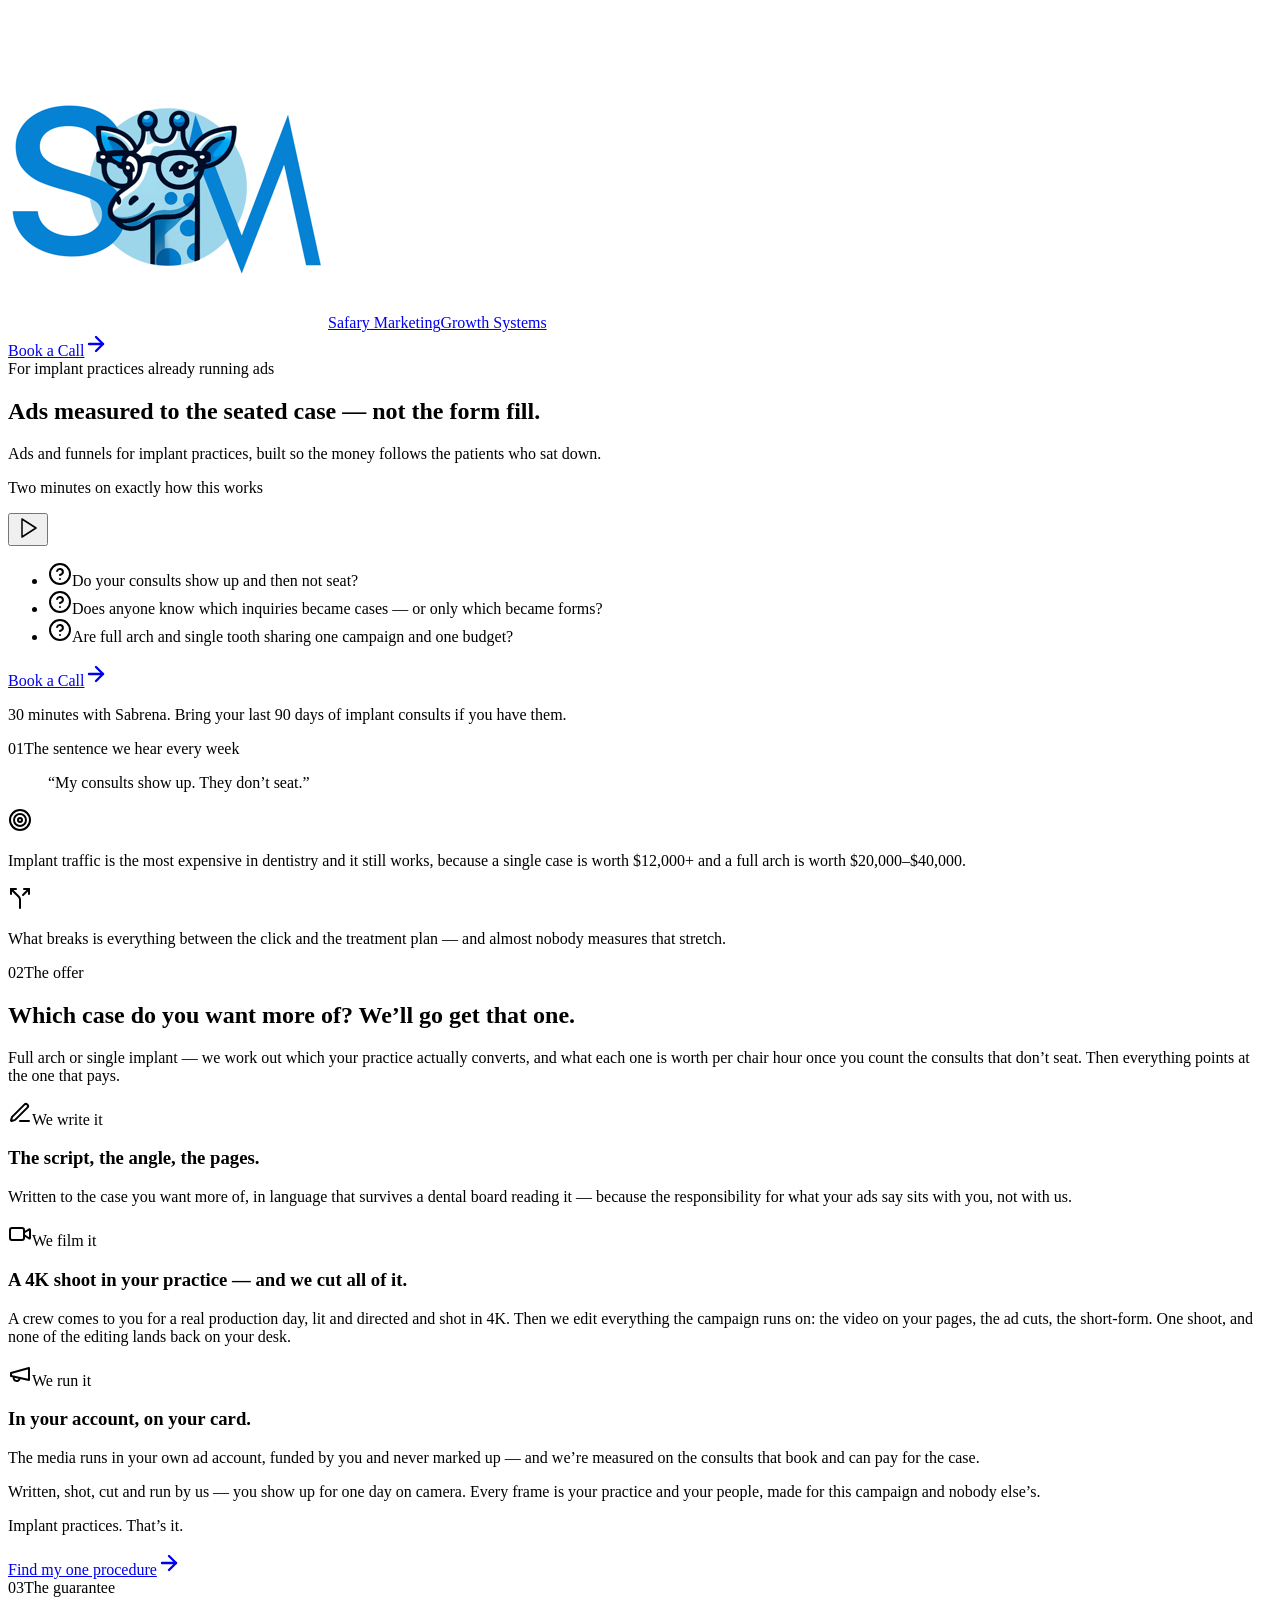
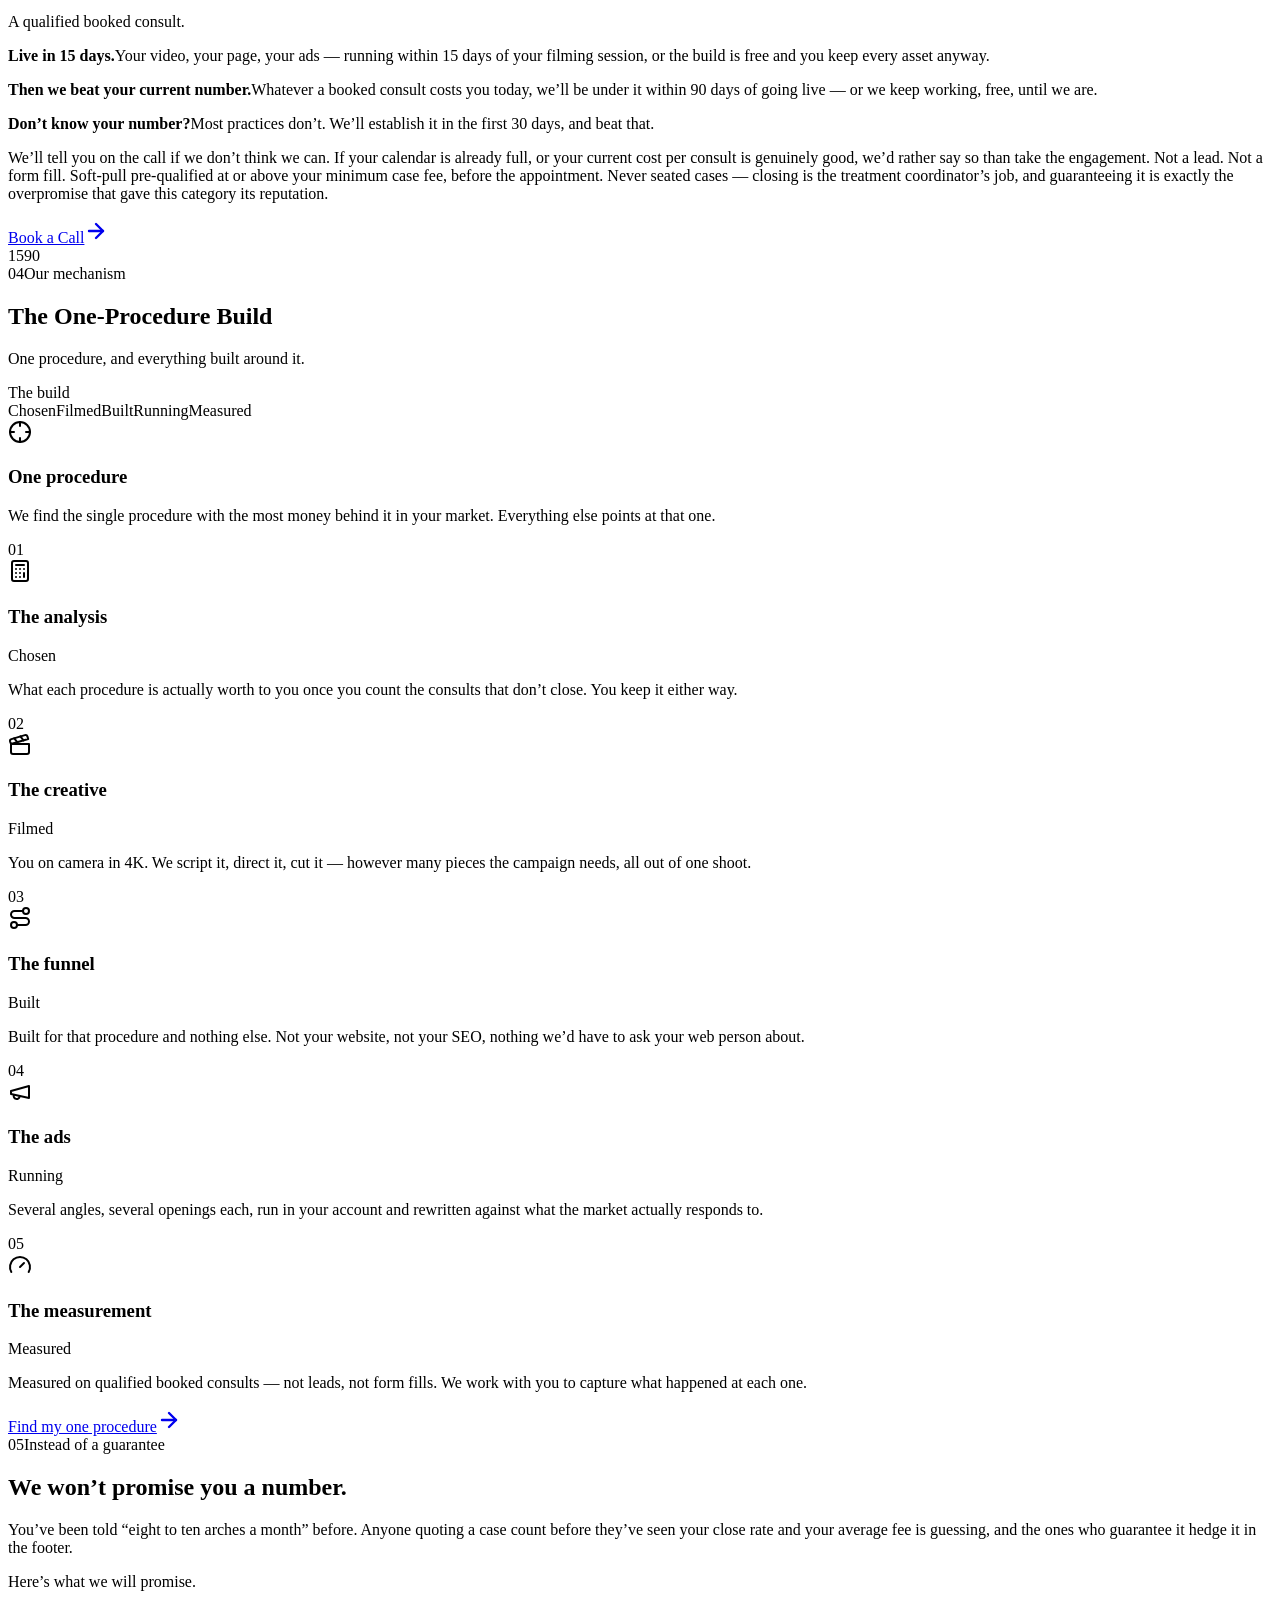
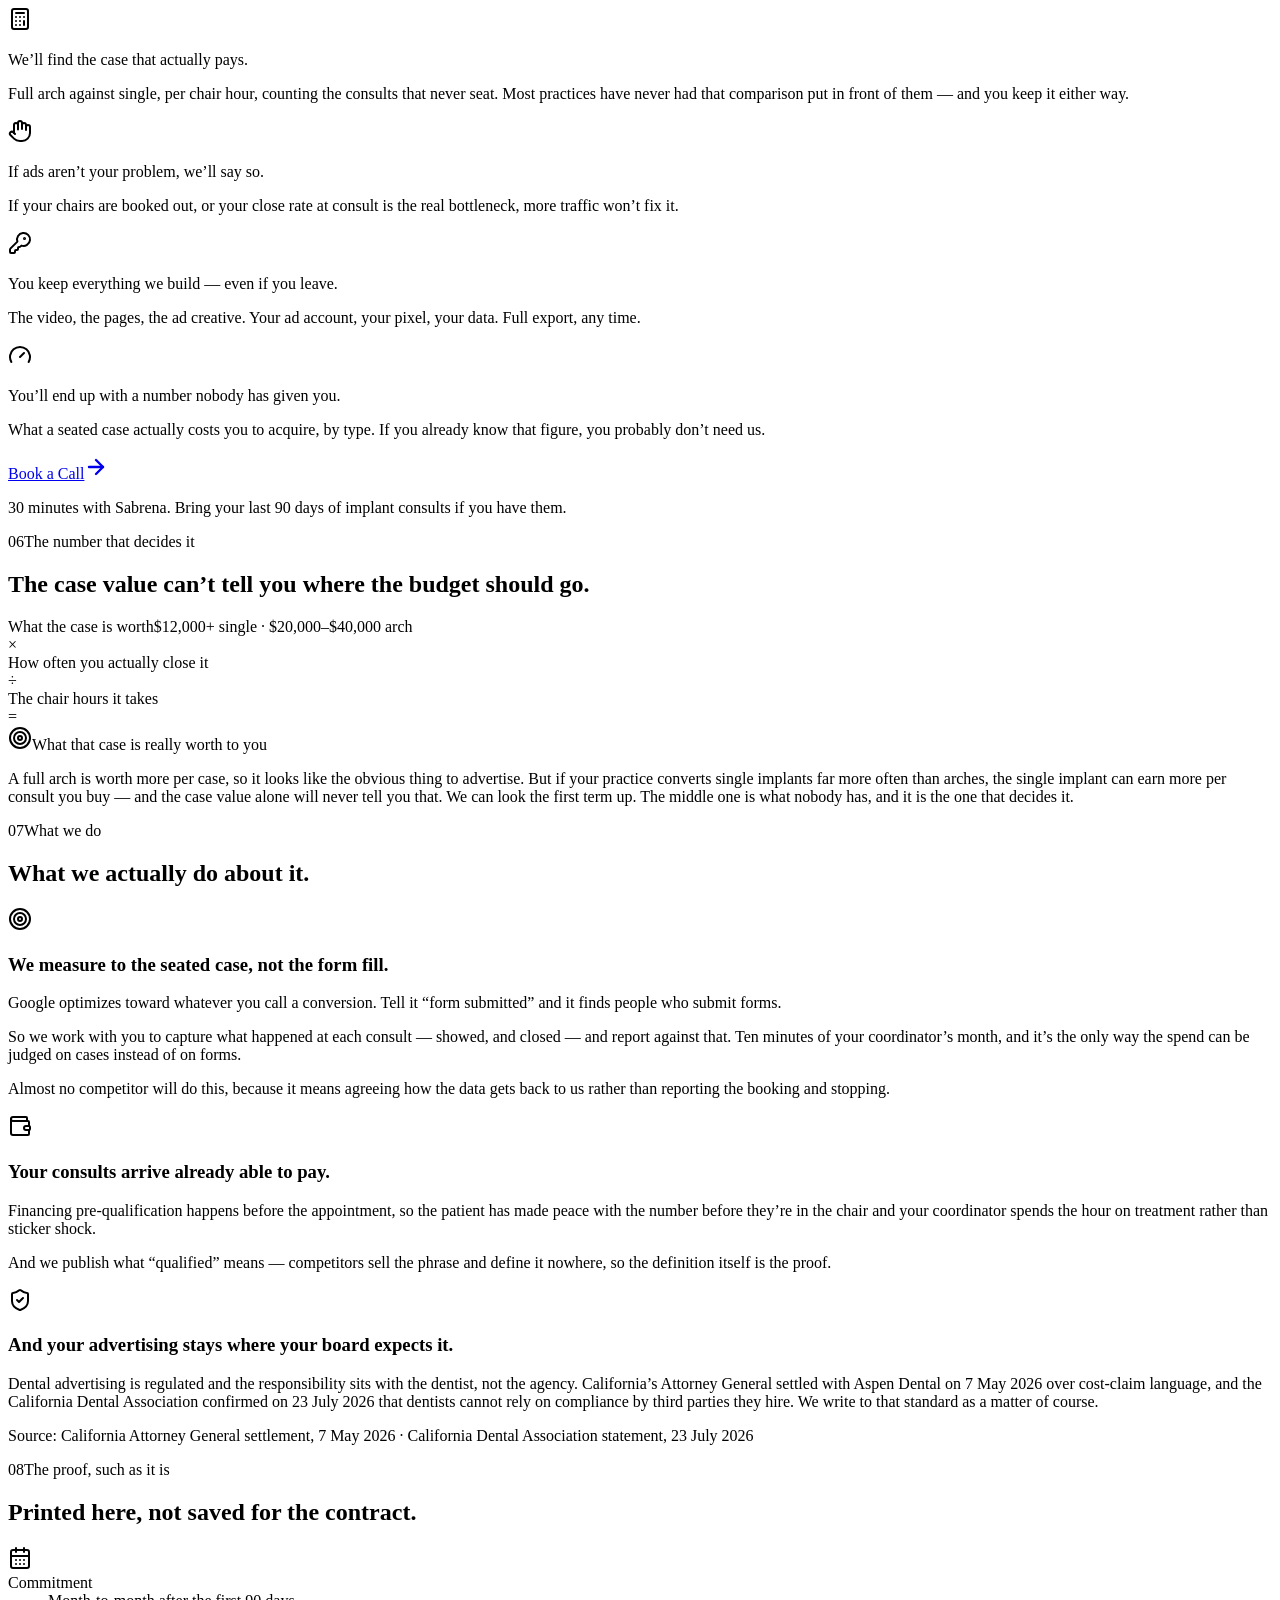
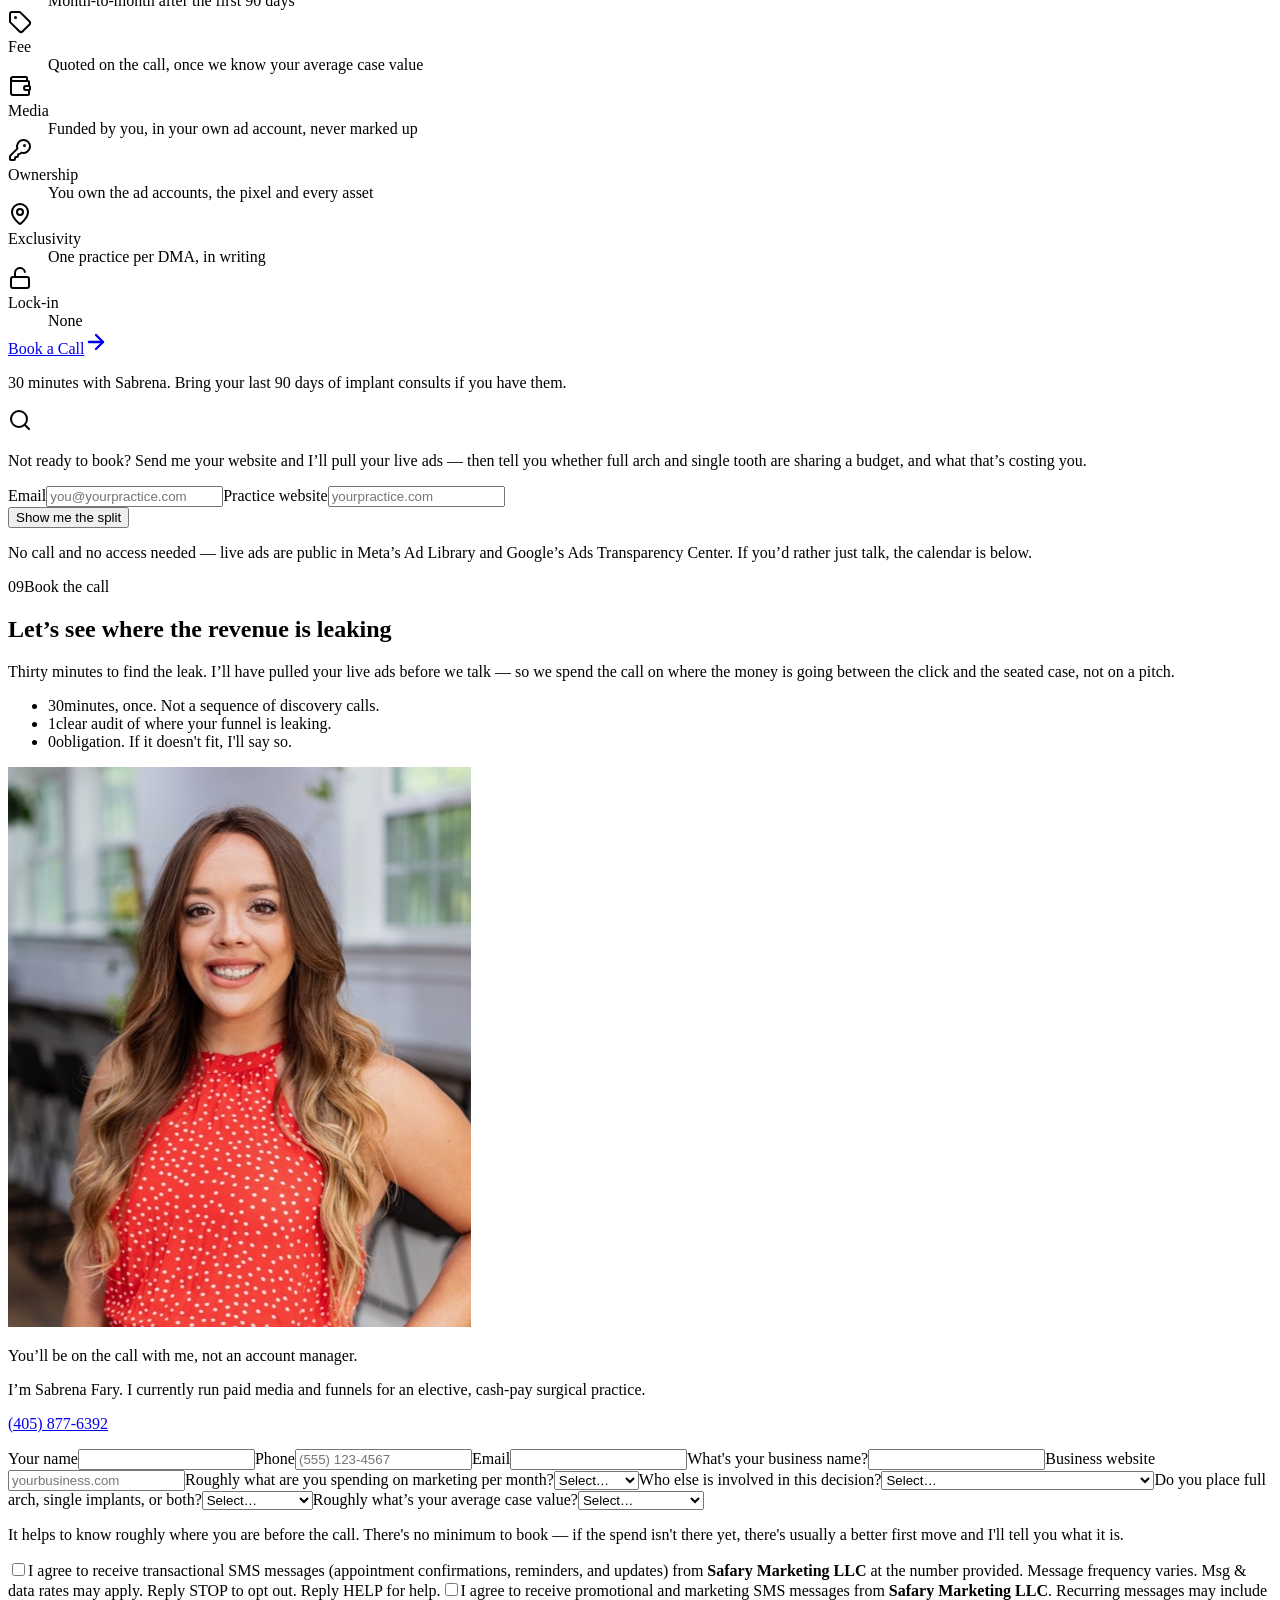
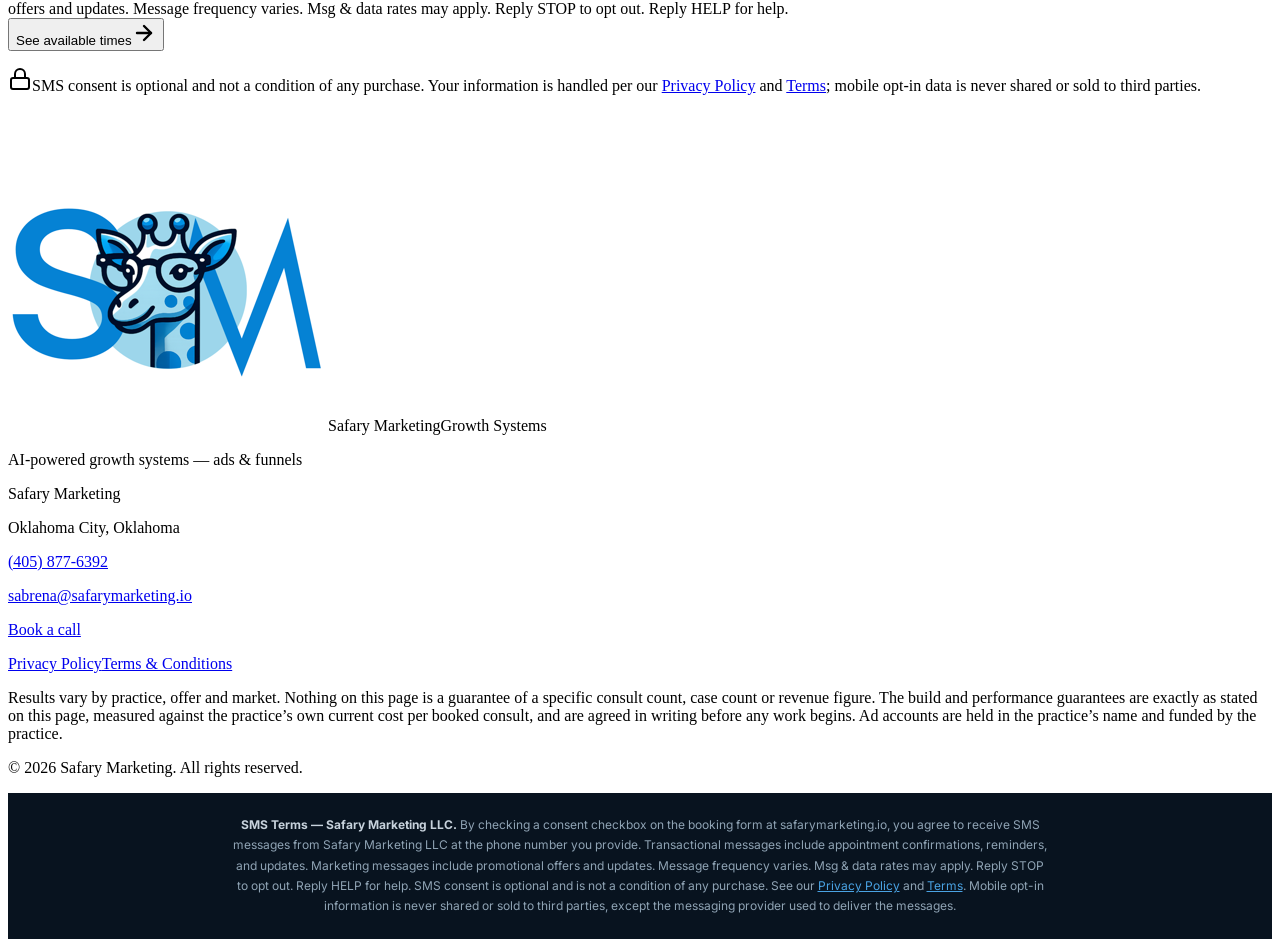
==== commit 1478f800: "Refresh preview: variant B control pages + Part A fixes" ====
--- a/dental-implants/index.html
+++ b/dental-implants/index.html
@@ -48,11 +48,11 @@
     <link
       href="https://fonts.googleapis.com/css2?family=Inter:wght@400;500;600;700;800;900&family=Instrument+Serif:ital@0;1&family=DM+Mono:wght@400;500&display=swap"
       rel="stylesheet" />
-    <script type="module" crossorigin src="/safary-lp-preview/assets/index-DGu32sFD.js"></script>
-    <link rel="stylesheet" crossorigin href="/safary-lp-preview/assets/index-DuHnh2fY.css">
+    <script type="module" crossorigin src="/safary-lp-preview/assets/index-CJqkW5z4.js"></script>
+    <link rel="stylesheet" crossorigin href="/safary-lp-preview/assets/index-CeMSvH-u.css">
   </head>
   <body>
-    <div id="root"><link rel="preload" as="image" href="/logo.png"/><div class="min-h-screen"><header class="fixed inset-x-0 top-0 z-50 transition-all duration-300 ease-out border-b border-transparent bg-transparent"><div class="container flex h-[76px] items-center justify-between gap-4"><a href="#top" class="shrink-0 transition-opacity hover:opacity-80" aria-label="Safary Marketing — top of page"><span class="inline-flex items-center gap-3"><span class="flex shrink-0 items-center justify-center rounded-lg bg-white transition-colors duration-300 h-10 px-2 border border-white/15"><img src="/logo.png" alt="" class="w-auto object-contain h-7"/></span><span class="flex flex-col"><span class="font-extrabold tracking-[-0.032em] text-[1.12rem]" style="line-height:1.05"><span class="text-white">Safary</span><span class="text-brand"> Marketing</span></span><span class="mono-label mt-[3px] text-[0.58rem] tracking-[0.2em] text-on-dark-muted">Growth Systems</span></span></span></a><div class="flex items-center gap-5"><a href="#book" class="group relative inline-flex items-center gap-2.5 rounded-full bg-brand font-semibold text-white shadow-[0_8px_26px_rgba(13,129,211,0.34)] transition-all duration-200 ease-out hover:-translate-y-0.5 hover:bg-brand-dark hover:shadow-[0_14px_34px_rgba(13,129,211,0.44)] active:translate-y-0 active:scale-[0.975] focus-visible:ring-4 focus-visible:ring-brand/30 focus-visible:outline-none px-5 py-2.5 text-[0.875rem]">Book a Call<svg xmlns="http://www.w3.org/2000/svg" width="24" height="24" viewBox="0 0 24 24" fill="none" stroke="currentColor" stroke-width="2.4" stroke-linecap="round" stroke-linejoin="round" class="lucide lucide-arrow-right size-[1.05em] shrink-0 transition-transform duration-200 ease-out group-hover:translate-x-[3px]"><path d="M5 12h14"></path><path d="m12 5 7 7-7 7"></path></svg></a></div></div></header><main><section id="top" class="grain relative overflow-hidden bg-ink pt-[104px] pb-16 sm:pt-[128px] sm:pb-24"><div aria-hidden="true" class="grid-field pointer-events-none absolute inset-0 opacity-70"></div><div aria-hidden="true" class="pointer-events-none absolute inset-0 bg-gradient-to-b from-ink via-ink/94 to-ink-2/70"></div><div class="container relative"><div class="mx-auto max-w-[52rem] text-center"><div data-reveal="true"><span class="mono-label inline-flex items-center gap-2.5 rounded-full border px-3.5 py-2 border-white/14 bg-white/6 text-[#CFE3F5]"><span aria-hidden="true" class="size-[7px] shrink-0 rounded-full bg-brand shadow-[0_0_0_3px_rgba(13,129,211,0.18)]"></span>For implant practices already running ads</span></div><h1 data-reveal="true" style="--reveal-delay:70ms" class="h-display mx-auto mt-7 max-w-[46rem] text-[clamp(2rem,5.2vw,3.5rem)] text-balance text-white">Ads measured to the seated case —<!-- --> <span class="accent">not the form fill.</span></h1><p data-reveal="true" style="--reveal-delay:140ms" class="mx-auto mt-7 max-w-[36rem] text-[1.06rem] leading-[1.62] text-balance text-on-dark sm:text-[1.15rem]">Ads and funnels for implant practices, built so the money follows the patients who sat down.</p></div><div data-reveal="true" style="--reveal-delay:210ms" class="mx-auto mt-12 max-w-[54rem]"><p class="mono-label text-center text-brand-light">Two minutes on exactly how this works</p><div class="mt-4"><button type="button" aria-label="Video coming shortly" class="relative flex aspect-video w-full cursor-pointer items-center justify-center overflow-hidden rounded-2xl border border-on-dark-line bg-ink-2 shadow-[0_24px_60px_rgba(0,0,0,0.42)] transition-transform duration-200 hover:scale-[1.005] focus-visible:ring-4 focus-visible:ring-brand/30 focus-visible:outline-none"><div aria-hidden="true" class="grid-field pointer-events-none absolute inset-0 opacity-50"></div><span aria-hidden="true" class="relative flex size-16 items-center justify-center rounded-full bg-brand shadow-[0_10px_30px_rgba(13,129,211,0.4)] sm:size-20"><svg xmlns="http://www.w3.org/2000/svg" width="24" height="24" viewBox="0 0 24 24" fill="none" stroke="currentColor" stroke-width="1.5" stroke-linecap="round" stroke-linejoin="round" class="lucide lucide-play ml-1 size-6 fill-white text-white sm:size-7"><polygon points="6 3 20 12 6 21 6 3"></polygon></svg></span></button></div></div><ul data-reveal="true" style="--reveal-delay:260ms" class="mx-auto mt-8 grid max-w-[54rem] items-stretch gap-px overflow-hidden rounded-xl border border-on-dark-line bg-on-dark-line sm:grid-cols-3"><li class="flex h-full flex-col gap-3 bg-ink-2/85 p-5"><span class="flex size-9 shrink-0 items-center justify-center rounded-lg bg-white/10 text-brand-light"><svg xmlns="http://www.w3.org/2000/svg" width="24" height="24" viewBox="0 0 24 24" fill="none" stroke="currentColor" stroke-width="2" stroke-linecap="round" stroke-linejoin="round" class="lucide lucide-circle-help size-[1.125rem]"><circle cx="12" cy="12" r="10"></circle><path d="M9.09 9a3 3 0 0 1 5.83 1c0 2-3 3-3 3"></path><path d="M12 17h.01"></path></svg></span><span class="text-[0.94rem] leading-[1.5] text-on-dark">Do your consults show up and then not seat?</span></li><li class="flex h-full flex-col gap-3 bg-ink-2/85 p-5"><span class="flex size-9 shrink-0 items-center justify-center rounded-lg bg-white/10 text-brand-light"><svg xmlns="http://www.w3.org/2000/svg" width="24" height="24" viewBox="0 0 24 24" fill="none" stroke="currentColor" stroke-width="2" stroke-linecap="round" stroke-linejoin="round" class="lucide lucide-circle-help size-[1.125rem]"><circle cx="12" cy="12" r="10"></circle><path d="M9.09 9a3 3 0 0 1 5.83 1c0 2-3 3-3 3"></path><path d="M12 17h.01"></path></svg></span><span class="text-[0.94rem] leading-[1.5] text-on-dark">Does anyone know which inquiries became cases — or only which became forms?</span></li><li class="flex h-full flex-col gap-3 bg-ink-2/85 p-5"><span class="flex size-9 shrink-0 items-center justify-center rounded-lg bg-white/10 text-brand-light"><svg xmlns="http://www.w3.org/2000/svg" width="24" height="24" viewBox="0 0 24 24" fill="none" stroke="currentColor" stroke-width="2" stroke-linecap="round" stroke-linejoin="round" class="lucide lucide-circle-help size-[1.125rem]"><circle cx="12" cy="12" r="10"></circle><path d="M9.09 9a3 3 0 0 1 5.83 1c0 2-3 3-3 3"></path><path d="M12 17h.01"></path></svg></span><span class="text-[0.94rem] leading-[1.5] text-on-dark">Are full arch and single tooth sharing one campaign and one budget?</span></li></ul><div data-reveal="true" style="--reveal-delay:320ms" class="mt-10 text-center"><a href="#book" class="group relative inline-flex items-center gap-2.5 rounded-full bg-brand font-semibold text-white shadow-[0_8px_26px_rgba(13,129,211,0.34)] transition-all duration-200 ease-out hover:-translate-y-0.5 hover:bg-brand-dark hover:shadow-[0_14px_34px_rgba(13,129,211,0.44)] active:translate-y-0 active:scale-[0.975] focus-visible:ring-4 focus-visible:ring-brand/30 focus-visible:outline-none px-8 py-4 text-[1.03rem] tracking-[-0.01em]">Book a Call<svg xmlns="http://www.w3.org/2000/svg" width="24" height="24" viewBox="0 0 24 24" fill="none" stroke="currentColor" stroke-width="2.4" stroke-linecap="round" stroke-linejoin="round" class="lucide lucide-arrow-right size-[1.05em] shrink-0 transition-transform duration-200 ease-out group-hover:translate-x-[3px]"><path d="M5 12h14"></path><path d="m12 5 7 7-7 7"></path></svg></a><p class="text-[0.875rem] leading-relaxed text-on-dark-muted mx-auto mt-4 max-w-[30rem]">30 minutes with Sabrena. Bring your last 90 days of implant consults if you have them.</p></div></div></section><section class="bubble-field relative border-t border-hairline bg-paper py-20 sm:py-28"><div class="container"><div data-reveal="true" class="mx-auto max-w-[46rem] text-center"><div class="mono-label flex items-center gap-3.5 text-brand justify-center"><span>01</span><span aria-hidden="true" class="h-px w-8 bg-brand/35"></span><span class="text-muted-ink">The sentence we hear every week</span></div><blockquote class="mt-7"><p class="h-section text-ink"><span class="accent">“</span>My consults show up. They don’t seat.<span class="accent">”</span></p></blockquote></div><div class="mt-9 grid items-stretch gap-3.5 sm:grid-cols-2"><div data-reveal="true" style="--reveal-delay:0ms" class="flex h-full flex-col rounded-xl border border-hairline bg-white p-6"><span class="flex size-9 shrink-0 items-center justify-center rounded-lg bg-brand/10 text-brand"><svg xmlns="http://www.w3.org/2000/svg" width="24" height="24" viewBox="0 0 24 24" fill="none" stroke="currentColor" stroke-width="2" stroke-linecap="round" stroke-linejoin="round" class="lucide lucide-target size-[1.125rem]"><circle cx="12" cy="12" r="10"></circle><circle cx="12" cy="12" r="6"></circle><circle cx="12" cy="12" r="2"></circle></svg></span><p class="mt-4 text-[0.98rem] leading-[1.62] text-muted-ink">Implant traffic is the most expensive in dentistry and it still works, because a single case is worth $12,000+ and a full arch is worth $20,000–$40,000.</p></div><div data-reveal="true" style="--reveal-delay:60ms" class="flex h-full flex-col rounded-xl border border-hairline bg-white p-6"><span class="flex size-9 shrink-0 items-center justify-center rounded-lg bg-brand/10 text-brand"><svg xmlns="http://www.w3.org/2000/svg" width="24" height="24" viewBox="0 0 24 24" fill="none" stroke="currentColor" stroke-width="2" stroke-linecap="round" stroke-linejoin="round" class="lucide lucide-split size-[1.125rem]"><path d="M16 3h5v5"></path><path d="M8 3H3v5"></path><path d="M12 22v-8.3a4 4 0 0 0-1.172-2.872L3 3"></path><path d="m15 9 6-6"></path></svg></span><p class="mt-4 text-[0.98rem] leading-[1.62] text-muted-ink">What breaks is everything between the click and the treatment plan — and almost nobody measures that stretch.</p></div></div></div></section><section class="relative border-t border-hairline bg-white py-20 sm:py-28"><div class="container relative text-center"><div data-reveal="true" class="mx-auto max-w-[46rem]"><div class="mono-label flex items-center gap-3.5 text-brand justify-center"><span>02</span><span aria-hidden="true" class="h-px w-8 bg-brand/35"></span><span class="text-muted-ink">The offer</span></div><h2 class="h-section mt-6 text-balance text-ink">Which case do you want more of? We’ll go get that one.</h2></div><p data-reveal="true" style="--reveal-delay:80ms" class="mx-auto mt-7 max-w-[44rem] text-[1.04rem] leading-[1.68] text-muted-ink">Full arch or single implant — we work out which your practice actually converts, and what each one is worth per chair hour once you count the consults that don’t seat. Then everything points at the one that pays.</p><div class="mt-11 grid items-stretch gap-3.5 text-left lg:grid-cols-3"><div data-reveal="true" style="--reveal-delay:120ms" class="flex h-full flex-col rounded-2xl border p-6 sm:p-7 border-hairline bg-paper"><span class="flex size-9 shrink-0 items-center justify-center rounded-lg bg-brand/10 text-brand"><svg xmlns="http://www.w3.org/2000/svg" width="24" height="24" viewBox="0 0 24 24" fill="none" stroke="currentColor" stroke-width="2" stroke-linecap="round" stroke-linejoin="round" class="lucide lucide-pen-line size-[1.125rem]"><path d="M12 20h9"></path><path d="M16.376 3.622a1 1 0 0 1 3.002 3.002L7.368 18.635a2 2 0 0 1-.855.506l-2.872.838a.5.5 0 0 1-.62-.62l.838-2.872a2 2 0 0 1 .506-.854z"></path></svg></span><span class="mono-label mt-4 text-brand">We write it</span><h3 class="mt-2 text-[1.08rem] leading-snug font-extrabold tracking-[-0.015em] text-ink">The script, the angle, the pages.</h3><p class="mt-2.5 text-[0.93rem] leading-[1.6] text-muted-ink">Written to the case you want more of, in language that survives a dental board reading it — because the responsibility for what your ads say sits with you, not with us.</p></div><div data-reveal="true" style="--reveal-delay:190ms" class="flex h-full flex-col rounded-2xl border p-6 sm:p-7 border-brand bg-brand text-white"><span class="flex size-9 shrink-0 items-center justify-center rounded-lg bg-white/10 text-brand-light"><svg xmlns="http://www.w3.org/2000/svg" width="24" height="24" viewBox="0 0 24 24" fill="none" stroke="currentColor" stroke-width="2" stroke-linecap="round" stroke-linejoin="round" class="lucide lucide-video size-[1.125rem]"><path d="m16 13 5.223 3.482a.5.5 0 0 0 .777-.416V7.87a.5.5 0 0 0-.752-.432L16 10.5"></path><rect x="2" y="6" width="14" height="12" rx="2"></rect></svg></span><span class="mono-label mt-4 text-white/70">We film it</span><h3 class="mt-2 text-[1.08rem] leading-snug font-extrabold tracking-[-0.015em] text-white">A 4K shoot in your practice — and we cut all of it.</h3><p class="mt-2.5 text-[0.93rem] leading-[1.6] text-white/90">A crew comes to you for a real production day, lit and directed and shot in 4K. Then we edit everything the campaign runs on: the video on your pages, the ad cuts, the short-form. One shoot, and none of the editing lands back on your desk.</p></div><div data-reveal="true" style="--reveal-delay:260ms" class="flex h-full flex-col rounded-2xl border p-6 sm:p-7 border-hairline bg-paper"><span class="flex size-9 shrink-0 items-center justify-center rounded-lg bg-brand/10 text-brand"><svg xmlns="http://www.w3.org/2000/svg" width="24" height="24" viewBox="0 0 24 24" fill="none" stroke="currentColor" stroke-width="2" stroke-linecap="round" stroke-linejoin="round" class="lucide lucide-megaphone size-[1.125rem]"><path d="m3 11 18-5v12L3 14v-3z"></path><path d="M11.6 16.8a3 3 0 1 1-5.8-1.6"></path></svg></span><span class="mono-label mt-4 text-brand">We run it</span><h3 class="mt-2 text-[1.08rem] leading-snug font-extrabold tracking-[-0.015em] text-ink">In your account, on your card.</h3><p class="mt-2.5 text-[0.93rem] leading-[1.6] text-muted-ink">The media runs in your own ad account, funded by you and never marked up — and we’re measured on the consults that book and can pay for the case.</p></div></div><p data-reveal="true" style="--reveal-delay:340ms" class="mx-auto mt-7 max-w-[44rem] text-[0.98rem] leading-[1.6] font-semibold text-ink">Written, shot, cut and run by us — you show up for one day on camera. Every frame is your practice and your people, made for this campaign and nobody else’s.</p><p data-reveal="true" style="--reveal-delay:160ms" class="mt-10 text-[1.5rem] font-extrabold tracking-[-0.02em] text-ink sm:text-[1.75rem]"><span class="underline-brand">Implant practices. That’s it.</span></p><div data-reveal="true" style="--reveal-delay:200ms" class="mt-9"><a href="#book" class="group relative inline-flex items-center gap-2.5 rounded-full bg-brand font-semibold text-white shadow-[0_8px_26px_rgba(13,129,211,0.34)] transition-all duration-200 ease-out hover:-translate-y-0.5 hover:bg-brand-dark hover:shadow-[0_14px_34px_rgba(13,129,211,0.44)] active:translate-y-0 active:scale-[0.975] focus-visible:ring-4 focus-visible:ring-brand/30 focus-visible:outline-none px-8 py-4 text-[1.03rem] tracking-[-0.01em]">Find my one procedure<svg xmlns="http://www.w3.org/2000/svg" width="24" height="24" viewBox="0 0 24 24" fill="none" stroke="currentColor" stroke-width="2.4" stroke-linecap="round" stroke-linejoin="round" class="lucide lucide-arrow-right size-[1.05em] shrink-0 transition-transform duration-200 ease-out group-hover:translate-x-[3px]"><path d="M5 12h14"></path><path d="m12 5 7 7-7 7"></path></svg></a></div></div></section><section class="relative overflow-hidden border-y border-hairline bg-white py-20 sm:py-28"><div aria-hidden="true" class="pointer-events-none absolute inset-0 opacity-[0.55]" style="background-image:linear-gradient(to right, #E3E2DE 1px, transparent 1px), linear-gradient(to bottom, #E3E2DE 1px, transparent 1px);background-size:96px 96px;mask-image:radial-gradient(ellipse 70% 60% at 50% 40%, black, transparent);-webkit-mask-image:radial-gradient(ellipse 70% 60% at 50% 40%, black, transparent)"></div><div class="container relative"><div class="flex flex-col gap-8 md:flex-row md:items-end md:justify-between"><div data-reveal="true" class="max-w-[42rem]"><div class="mono-label flex items-center gap-3.5 text-brand"><span>03</span><span aria-hidden="true" class="h-px w-8 bg-brand/35"></span><span class="text-muted-ink">Our mechanism</span></div><h2 class="h-section mt-5 text-ink">The One-Procedure Build</h2><p class="mt-5 text-[1.05rem] leading-[1.6] text-muted-ink">One procedure, and everything built around it.</p></div><div data-reveal="true" style="--reveal-delay:80ms" class="hidden shrink-0 md:block"><span class="mono-label text-muted-ink">The build</span><div class="mt-3 flex flex-wrap items-center gap-x-1.5 gap-y-2"><span class="flex items-center gap-1.5"><span class="mono-label rounded-full border px-2.5 py-1.5 transition-all duration-400 border-brand/40 bg-brand/10 text-brand">Chosen</span><span aria-hidden="true" class="h-px w-2.5 transition-colors duration-400 bg-hairline"></span></span><span class="flex items-center gap-1.5"><span class="mono-label rounded-full border px-2.5 py-1.5 transition-all duration-400 border-hairline bg-paper text-muted-ink/70">Filmed</span><span aria-hidden="true" class="h-px w-2.5 transition-colors duration-400 bg-hairline"></span></span><span class="flex items-center gap-1.5"><span class="mono-label rounded-full border px-2.5 py-1.5 transition-all duration-400 border-hairline bg-paper text-muted-ink/70">Built</span><span aria-hidden="true" class="h-px w-2.5 transition-colors duration-400 bg-hairline"></span></span><span class="flex items-center gap-1.5"><span class="mono-label rounded-full border px-2.5 py-1.5 transition-all duration-400 border-hairline bg-paper text-muted-ink/70">Running</span><span aria-hidden="true" class="h-px w-2.5 transition-colors duration-400 bg-hairline"></span></span><span class="flex items-center gap-1.5"><span class="mono-label rounded-full border px-2.5 py-1.5 transition-all duration-400 border-hairline bg-paper text-muted-ink/70">Measured</span></span></div></div></div><div data-reveal="true" style="--reveal-delay:120ms" class="mt-12 flex max-w-[52rem] items-start gap-5 rounded-2xl border border-brand bg-brand p-6 text-white sm:p-7"><span class="flex size-11 shrink-0 items-center justify-center rounded-xl bg-white/15"><svg xmlns="http://www.w3.org/2000/svg" width="24" height="24" viewBox="0 0 24 24" fill="none" stroke="currentColor" stroke-width="2" stroke-linecap="round" stroke-linejoin="round" class="lucide lucide-crosshair size-[1.35rem]"><circle cx="12" cy="12" r="10"></circle><line x1="22" x2="18" y1="12" y2="12"></line><line x1="6" x2="2" y1="12" y2="12"></line><line x1="12" x2="12" y1="6" y2="2"></line><line x1="12" x2="12" y1="22" y2="18"></line></svg></span><div><h3 class="text-[1.2rem] font-extrabold tracking-[-0.02em]">One procedure</h3><p class="mt-2 text-[0.98rem] leading-[1.55] text-white/90">We find the single procedure with the most money behind it in your market. Everything else points at that one.</p></div></div><div class="relative mt-10 pl-[3.5rem] sm:pl-[6.5rem]"><div aria-hidden="true" class="absolute top-0 bottom-10 left-[1.4rem] w-[3px] overflow-hidden bg-hairline sm:left-[2.9rem]"><div class="w-full bg-brand transition-[height] duration-150 ease-out" style="height:0%"></div></div><div aria-hidden="true" class="absolute bottom-6 left-[1.4rem] -ml-[7px] size-[17px] rotate-45 border-2 transition-all duration-500 sm:left-[2.9rem] border-hairline bg-white"></div><div class="space-y-2.5"><div data-stage="true" class="relative"><span aria-hidden="true" class="absolute top-6 left-[-3.5rem] z-2 flex size-[2.8rem] items-center justify-center border-2 transition-all duration-400 sm:left-[-6.5rem] sm:size-[3.4rem] border-brand bg-brand text-white shadow-[0_0_0_5px_rgba(13,129,211,0.13)]" style="border-radius:10px"><span class="mono-label text-[0.78rem]">01</span></span><span aria-hidden="true" class="absolute top-[2.85rem] left-[-0.75rem] h-[2px] w-3 transition-colors duration-400 sm:top-[3.15rem] bg-brand"></span><article class="border bg-white px-6 py-6 transition-all duration-400 sm:px-8 sm:py-7 border-hairline shadow-[0_10px_30px_rgba(15,23,41,0.07)]" style="border-radius:14px"><div class="flex flex-wrap items-start justify-between gap-x-8 gap-y-3"><div class="flex items-center gap-3.5"><span class="flex size-9 shrink-0 items-center justify-center rounded-lg transition-colors duration-400 bg-brand/10 text-brand"><svg xmlns="http://www.w3.org/2000/svg" width="24" height="24" viewBox="0 0 24 24" fill="none" stroke="currentColor" stroke-width="2" stroke-linecap="round" stroke-linejoin="round" class="lucide lucide-calculator size-[1.125rem]"><rect width="16" height="20" x="4" y="2" rx="2"></rect><line x1="8" x2="16" y1="6" y2="6"></line><line x1="16" x2="16" y1="14" y2="18"></line><path d="M16 10h.01"></path><path d="M12 10h.01"></path><path d="M8 10h.01"></path><path d="M12 14h.01"></path><path d="M8 14h.01"></path><path d="M12 18h.01"></path><path d="M8 18h.01"></path></svg></span><h3 class="text-[1.12rem] leading-[1.24] font-extrabold tracking-[-0.022em] transition-colors duration-400 sm:text-[1.34rem] text-ink">The analysis</h3></div><span class="mono-label shrink-0 border-t-2 pt-2 transition-colors duration-400 border-brand text-brand">Chosen</span></div><p class="mt-3.5 max-w-[46rem] text-[1.01rem] leading-[1.6] transition-colors duration-400 text-muted-ink">What each procedure is actually worth to you once you count the consults that don’t close. You keep it either way.</p></article></div><div data-stage="true" class="relative"><span aria-hidden="true" class="absolute top-6 left-[-3.5rem] z-2 flex size-[2.8rem] items-center justify-center border-2 transition-all duration-400 sm:left-[-6.5rem] sm:size-[3.4rem] border-hairline bg-white text-muted-ink/70" style="border-radius:10px"><span class="mono-label text-[0.78rem]">02</span></span><span aria-hidden="true" class="absolute top-[2.85rem] left-[-0.75rem] h-[2px] w-3 transition-colors duration-400 sm:top-[3.15rem] bg-hairline"></span><article class="border bg-white px-6 py-6 transition-all duration-400 sm:px-8 sm:py-7 border-hairline/60 shadow-none" style="border-radius:14px"><div class="flex flex-wrap items-start justify-between gap-x-8 gap-y-3"><div class="flex items-center gap-3.5"><span class="flex size-9 shrink-0 items-center justify-center rounded-lg transition-colors duration-400 bg-paper text-muted-ink/60"><svg xmlns="http://www.w3.org/2000/svg" width="24" height="24" viewBox="0 0 24 24" fill="none" stroke="currentColor" stroke-width="2" stroke-linecap="round" stroke-linejoin="round" class="lucide lucide-clapperboard size-[1.125rem]"><path d="M20.2 6 3 11l-.9-2.4c-.3-1.1.3-2.2 1.3-2.5l13.5-4c1.1-.3 2.2.3 2.5 1.3Z"></path><path d="m6.2 5.3 3.1 3.9"></path><path d="m12.4 3.4 3.1 4"></path><path d="M3 11h18v8a2 2 0 0 1-2 2H5a2 2 0 0 1-2-2Z"></path></svg></span><h3 class="text-[1.12rem] leading-[1.24] font-extrabold tracking-[-0.022em] transition-colors duration-400 sm:text-[1.34rem] text-ink/55">The creative</h3></div><span class="mono-label shrink-0 border-t-2 pt-2 transition-colors duration-400 border-hairline text-muted-ink/60">Filmed</span></div><p class="mt-3.5 max-w-[46rem] text-[1.01rem] leading-[1.6] transition-colors duration-400 text-muted-ink/60">You on camera in 4K. We script it, direct it, cut it — however many pieces the campaign needs, all out of one shoot.</p></article></div><div data-stage="true" class="relative"><span aria-hidden="true" class="absolute top-6 left-[-3.5rem] z-2 flex size-[2.8rem] items-center justify-center border-2 transition-all duration-400 sm:left-[-6.5rem] sm:size-[3.4rem] border-hairline bg-white text-muted-ink/70" style="border-radius:10px"><span class="mono-label text-[0.78rem]">03</span></span><span aria-hidden="true" class="absolute top-[2.85rem] left-[-0.75rem] h-[2px] w-3 transition-colors duration-400 sm:top-[3.15rem] bg-hairline"></span><article class="border bg-white px-6 py-6 transition-all duration-400 sm:px-8 sm:py-7 border-hairline/60 shadow-none" style="border-radius:14px"><div class="flex flex-wrap items-start justify-between gap-x-8 gap-y-3"><div class="flex items-center gap-3.5"><span class="flex size-9 shrink-0 items-center justify-center rounded-lg transition-colors duration-400 bg-paper text-muted-ink/60"><svg xmlns="http://www.w3.org/2000/svg" width="24" height="24" viewBox="0 0 24 24" fill="none" stroke="currentColor" stroke-width="2" stroke-linecap="round" stroke-linejoin="round" class="lucide lucide-route size-[1.125rem]"><circle cx="6" cy="19" r="3"></circle><path d="M9 19h8.5a3.5 3.5 0 0 0 0-7h-11a3.5 3.5 0 0 1 0-7H15"></path><circle cx="18" cy="5" r="3"></circle></svg></span><h3 class="text-[1.12rem] leading-[1.24] font-extrabold tracking-[-0.022em] transition-colors duration-400 sm:text-[1.34rem] text-ink/55">The funnel</h3></div><span class="mono-label shrink-0 border-t-2 pt-2 transition-colors duration-400 border-hairline text-muted-ink/60">Built</span></div><p class="mt-3.5 max-w-[46rem] text-[1.01rem] leading-[1.6] transition-colors duration-400 text-muted-ink/60">Built for that procedure and nothing else. Not your website, not your SEO, nothing we’d have to ask your web person about.</p></article></div><div data-stage="true" class="relative"><span aria-hidden="true" class="absolute top-6 left-[-3.5rem] z-2 flex size-[2.8rem] items-center justify-center border-2 transition-all duration-400 sm:left-[-6.5rem] sm:size-[3.4rem] border-hairline bg-white text-muted-ink/70" style="border-radius:10px"><span class="mono-label text-[0.78rem]">04</span></span><span aria-hidden="true" class="absolute top-[2.85rem] left-[-0.75rem] h-[2px] w-3 transition-colors duration-400 sm:top-[3.15rem] bg-hairline"></span><article class="border bg-white px-6 py-6 transition-all duration-400 sm:px-8 sm:py-7 border-hairline/60 shadow-none" style="border-radius:14px"><div class="flex flex-wrap items-start justify-between gap-x-8 gap-y-3"><div class="flex items-center gap-3.5"><span class="flex size-9 shrink-0 items-center justify-center rounded-lg transition-colors duration-400 bg-paper text-muted-ink/60"><svg xmlns="http://www.w3.org/2000/svg" width="24" height="24" viewBox="0 0 24 24" fill="none" stroke="currentColor" stroke-width="2" stroke-linecap="round" stroke-linejoin="round" class="lucide lucide-megaphone size-[1.125rem]"><path d="m3 11 18-5v12L3 14v-3z"></path><path d="M11.6 16.8a3 3 0 1 1-5.8-1.6"></path></svg></span><h3 class="text-[1.12rem] leading-[1.24] font-extrabold tracking-[-0.022em] transition-colors duration-400 sm:text-[1.34rem] text-ink/55">The ads</h3></div><span class="mono-label shrink-0 border-t-2 pt-2 transition-colors duration-400 border-hairline text-muted-ink/60">Running</span></div><p class="mt-3.5 max-w-[46rem] text-[1.01rem] leading-[1.6] transition-colors duration-400 text-muted-ink/60">Several angles, several openings each, run in your account and rewritten against what the market actually responds to.</p></article></div><div data-stage="true" class="relative"><span aria-hidden="true" class="absolute top-6 left-[-3.5rem] z-2 flex size-[2.8rem] items-center justify-center border-2 transition-all duration-400 sm:left-[-6.5rem] sm:size-[3.4rem] border-hairline bg-white text-muted-ink/70" style="border-radius:10px"><span class="mono-label text-[0.78rem]">05</span></span><span aria-hidden="true" class="absolute top-[2.85rem] left-[-0.75rem] h-[2px] w-3 transition-colors duration-400 sm:top-[3.15rem] bg-hairline"></span><article class="border bg-white px-6 py-6 transition-all duration-400 sm:px-8 sm:py-7 border-hairline/60 shadow-none" style="border-radius:14px"><div class="flex flex-wrap items-start justify-between gap-x-8 gap-y-3"><div class="flex items-center gap-3.5"><span class="flex size-9 shrink-0 items-center justify-center rounded-lg transition-colors duration-400 bg-paper text-muted-ink/60"><svg xmlns="http://www.w3.org/2000/svg" width="24" height="24" viewBox="0 0 24 24" fill="none" stroke="currentColor" stroke-width="2" stroke-linecap="round" stroke-linejoin="round" class="lucide lucide-gauge size-[1.125rem]"><path d="m12 14 4-4"></path><path d="M3.34 19a10 10 0 1 1 17.32 0"></path></svg></span><h3 class="text-[1.12rem] leading-[1.24] font-extrabold tracking-[-0.022em] transition-colors duration-400 sm:text-[1.34rem] text-ink/55">The measurement</h3></div><span class="mono-label shrink-0 border-t-2 pt-2 transition-colors duration-400 border-hairline text-muted-ink/60">Measured</span></div><p class="mt-3.5 max-w-[46rem] text-[1.01rem] leading-[1.6] transition-colors duration-400 text-muted-ink/60">Measured on qualified booked consults — not leads, not form fills. We work with you to capture what happened at each one.</p></article></div></div></div><div data-reveal="true" class="mt-10 pl-[3.5rem] sm:pl-[6.5rem]"><a href="#book" class="group relative inline-flex items-center gap-2.5 rounded-full bg-brand font-semibold text-white shadow-[0_8px_26px_rgba(13,129,211,0.34)] transition-all duration-200 ease-out hover:-translate-y-0.5 hover:bg-brand-dark hover:shadow-[0_14px_34px_rgba(13,129,211,0.44)] active:translate-y-0 active:scale-[0.975] focus-visible:ring-4 focus-visible:ring-brand/30 focus-visible:outline-none px-8 py-4 text-[1.03rem] tracking-[-0.01em]">Find my one procedure<svg xmlns="http://www.w3.org/2000/svg" width="24" height="24" viewBox="0 0 24 24" fill="none" stroke="currentColor" stroke-width="2.4" stroke-linecap="round" stroke-linejoin="round" class="lucide lucide-arrow-right size-[1.05em] shrink-0 transition-transform duration-200 ease-out group-hover:translate-x-[3px]"><path d="M5 12h14"></path><path d="m12 5 7 7-7 7"></path></svg></a></div></div></section><section class="grain relative overflow-hidden border-t border-hairline bg-ink py-12 sm:py-14"><div aria-hidden="true" class="grid-field pointer-events-none absolute inset-0 opacity-60"></div><div class="container relative text-center"><div data-reveal="true" class="flex flex-col items-center gap-3"><div class="mono-label flex items-center gap-3.5 text-brand-light justify-center"><span>04</span><span aria-hidden="true" class="h-px w-8 bg-white/25"></span><span class="text-on-dark-muted">The guarantee</span></div><p class="text-[1.02rem] font-extrabold tracking-[-0.02em] text-white"><span class="underline-brand">A qualified booked consult.</span></p></div><div data-reveal="true" style="--reveal-delay:60ms" class="mt-7 grid gap-x-8 gap-y-5 lg:grid-cols-3"><p class="text-[0.97rem] leading-[1.55] text-on-dark"><strong class="block font-extrabold text-white"><span class="underline-brand-thin">Live in 15 days.</span></strong>Your video, your page, your ads — running within 15 days of your filming session, or the build is free and you keep every asset anyway.</p><p class="text-[0.97rem] leading-[1.55] text-on-dark"><strong class="block font-extrabold text-white"><span class="underline-brand-thin">Then we beat your current number.</span></strong>Whatever a booked consult costs you today, we’ll be under it within 90 days of going live — or we keep working, free, until we are.</p><p class="text-[0.97rem] leading-[1.55] text-on-dark"><strong class="block font-extrabold text-white"><span class="underline-brand-thin">Don’t know your number?</span></strong>Most practices don’t. We’ll establish it in the first 30 days, and beat that.</p></div><p data-reveal="true" style="--reveal-delay:120ms" class="mx-auto mt-7 max-w-[62rem] border-t border-on-dark-line pt-5 text-[0.88rem] leading-[1.55] text-on-dark-muted italic">We’ll tell you on the call if we don’t think we can. If your calendar is already full, or your current cost per consult is genuinely good, we’d rather say so than take the engagement.<!-- --> <span class="not-italic">Not a lead. Not a form fill. Soft-pull pre-qualified at or above your minimum case fee, before the appointment. Never seated cases — closing is the treatment coordinator’s job, and guaranteeing it is exactly the overpromise that gave this category its reputation.</span></p><div data-reveal="true" style="--reveal-delay:160ms" class="mt-8"><a href="#book" class="group relative inline-flex items-center gap-2.5 rounded-full bg-brand font-semibold text-white shadow-[0_8px_26px_rgba(13,129,211,0.34)] transition-all duration-200 ease-out hover:-translate-y-0.5 hover:bg-brand-dark hover:shadow-[0_14px_34px_rgba(13,129,211,0.44)] active:translate-y-0 active:scale-[0.975] focus-visible:ring-4 focus-visible:ring-brand/30 focus-visible:outline-none px-6 py-3 text-[0.95rem]">Book a Call<svg xmlns="http://www.w3.org/2000/svg" width="24" height="24" viewBox="0 0 24 24" fill="none" stroke="currentColor" stroke-width="2.4" stroke-linecap="round" stroke-linejoin="round" class="lucide lucide-arrow-right size-[1.05em] shrink-0 transition-transform duration-200 ease-out group-hover:translate-x-[3px]"><path d="M5 12h14"></path><path d="m12 5 7 7-7 7"></path></svg></a></div></div><div aria-hidden="true" class="pointer-events-none absolute -right-4 -bottom-6 hidden select-none items-baseline gap-6 opacity-[0.13] xl:flex"><span class="numeral text-[9rem] text-brand">15</span><span class="numeral text-[9rem] text-brand">90</span></div></section><section class="bubble-field relative border-t border-hairline bg-paper py-16 sm:py-20"><div class="container relative"><div data-reveal="true" class="mx-auto max-w-[46rem] text-center"><div class="mono-label flex items-center gap-3.5 text-brand justify-center"><span>05</span><span aria-hidden="true" class="h-px w-8 bg-brand/35"></span><span class="text-muted-ink">The number that decides it</span></div><h2 class="h-section mt-5 text-balance text-ink">The case value can’t tell you where the budget should go.</h2></div><div data-reveal="true" style="--reveal-delay:80ms" class="mx-auto mt-10 max-w-[46rem] rounded-2xl border border-hairline bg-white p-7 sm:p-9 text-left"><div class="flex flex-col items-stretch gap-2.5 lg:flex-row lg:items-stretch"><div class="flex items-stretch gap-2.5 lg:flex-1"><div class="flex flex-1 flex-col justify-center rounded-xl border border-hairline bg-paper p-4"><span class="text-[0.95rem] leading-snug font-semibold text-ink">What the case is worth</span><span class="mono-label mt-2 leading-[1.6] text-brand normal-case tracking-[0.04em]">$12,000+ single · $20,000–$40,000 arch</span></div></div><div class="flex items-stretch gap-2.5 lg:flex-1"><span class="flex w-6 shrink-0 items-center justify-center text-[1.3rem] font-extrabold text-brand lg:w-auto lg:px-1">×</span><div class="flex flex-1 flex-col justify-center rounded-xl border border-hairline bg-paper p-4"><span class="text-[0.95rem] leading-snug font-semibold text-ink">How often you actually close it</span></div></div><div class="flex items-stretch gap-2.5 lg:flex-1"><span class="flex w-6 shrink-0 items-center justify-center text-[1.3rem] font-extrabold text-brand lg:w-auto lg:px-1">÷</span><div class="flex flex-1 flex-col justify-center rounded-xl border border-hairline bg-paper p-4"><span class="text-[0.95rem] leading-snug font-semibold text-ink">The chair hours it takes</span></div></div></div><div class="mt-3.5 flex items-stretch gap-2.5"><span class="flex w-6 shrink-0 items-center justify-center text-[1.3rem] font-extrabold text-brand">=</span><div class="flex flex-1 items-center gap-3.5 rounded-xl border border-brand bg-brand p-5 text-white"><span class="flex size-9 shrink-0 items-center justify-center rounded-lg bg-white/10 text-brand-light"><svg xmlns="http://www.w3.org/2000/svg" width="24" height="24" viewBox="0 0 24 24" fill="none" stroke="currentColor" stroke-width="2" stroke-linecap="round" stroke-linejoin="round" class="lucide lucide-target size-[1.125rem]"><circle cx="12" cy="12" r="10"></circle><circle cx="12" cy="12" r="6"></circle><circle cx="12" cy="12" r="2"></circle></svg></span><span class="text-[1.05rem] leading-snug font-extrabold tracking-[-0.015em]">What that case is really worth to you</span></div></div><p class="mt-7 border-t border-hairline pt-5 text-[0.92rem] leading-[1.6] text-muted-ink">A full arch is worth more per case, so it looks like the obvious thing to advertise. But if your practice converts single implants far more often than arches, the single implant can earn more per consult you buy — and the case value alone will never tell you that. We can look the first term up. The middle one is what nobody has, and it is the one that decides it.</p></div></div></section><section class="relative border-t border-hairline bg-white py-20 sm:py-28"><div class="container"><div data-reveal="true" class="max-w-[46rem]"><div class="mono-label flex items-center gap-3.5 text-brand"><span>06</span><span aria-hidden="true" class="h-px w-8 bg-brand/35"></span><span class="text-muted-ink">Instead of a guarantee</span></div><h2 class="h-section mt-5 text-ink">We won’t promise you a number.</h2><p class="mt-6 text-[1.05rem] leading-[1.65] text-muted-ink">You’ve been told “eight to ten arches a month” before. Anyone quoting a case count before they’ve seen your close rate and your average fee is guessing, and the ones who guarantee it hedge it in the footer.</p><p class="mt-5 text-[1.05rem] leading-[1.6] font-bold text-ink"><span class="underline-brand">Here’s what we will promise.</span></p></div><div class="mt-10 grid items-stretch gap-3.5 sm:grid-cols-2"><div data-reveal="true" style="--reveal-delay:0ms" class="flex h-full flex-col rounded-xl border border-hairline bg-paper p-6"><span class="flex size-9 shrink-0 items-center justify-center rounded-lg bg-brand/10 text-brand"><svg xmlns="http://www.w3.org/2000/svg" width="24" height="24" viewBox="0 0 24 24" fill="none" stroke="currentColor" stroke-width="2" stroke-linecap="round" stroke-linejoin="round" class="lucide lucide-calculator size-[1.125rem]"><rect width="16" height="20" x="4" y="2" rx="2"></rect><line x1="8" x2="16" y1="6" y2="6"></line><line x1="16" x2="16" y1="14" y2="18"></line><path d="M16 10h.01"></path><path d="M12 10h.01"></path><path d="M8 10h.01"></path><path d="M12 14h.01"></path><path d="M8 14h.01"></path><path d="M12 18h.01"></path><path d="M8 18h.01"></path></svg></span><p class="mt-4 text-[1rem] leading-snug font-bold tracking-[-0.015em] text-ink">We’ll find the case that actually pays.</p><p class="mt-2.5 text-[0.93rem] leading-[1.6] text-muted-ink">Full arch against single, per chair hour, counting the consults that never seat. Most practices have never had that comparison put in front of them — and you keep it either way.</p></div><div data-reveal="true" style="--reveal-delay:60ms" class="flex h-full flex-col rounded-xl border border-hairline bg-paper p-6"><span class="flex size-9 shrink-0 items-center justify-center rounded-lg bg-brand/10 text-brand"><svg xmlns="http://www.w3.org/2000/svg" width="24" height="24" viewBox="0 0 24 24" fill="none" stroke="currentColor" stroke-width="2" stroke-linecap="round" stroke-linejoin="round" class="lucide lucide-hand size-[1.125rem]"><path d="M18 11V6a2 2 0 0 0-2-2a2 2 0 0 0-2 2"></path><path d="M14 10V4a2 2 0 0 0-2-2a2 2 0 0 0-2 2v2"></path><path d="M10 10.5V6a2 2 0 0 0-2-2a2 2 0 0 0-2 2v8"></path><path d="M18 8a2 2 0 1 1 4 0v6a8 8 0 0 1-8 8h-2c-2.8 0-4.5-.86-5.99-2.34l-3.6-3.6a2 2 0 0 1 2.83-2.82L7 15"></path></svg></span><p class="mt-4 text-[1rem] leading-snug font-bold tracking-[-0.015em] text-ink">If ads aren’t your problem, we’ll say so.</p><p class="mt-2.5 text-[0.93rem] leading-[1.6] text-muted-ink">If your chairs are booked out, or your close rate at consult is the real bottleneck, more traffic won’t fix it. We’d rather lose the sale than take a fee we can’t earn back.</p></div><div data-reveal="true" style="--reveal-delay:120ms" class="flex h-full flex-col rounded-xl border border-hairline bg-paper p-6"><span class="flex size-9 shrink-0 items-center justify-center rounded-lg bg-brand/10 text-brand"><svg xmlns="http://www.w3.org/2000/svg" width="24" height="24" viewBox="0 0 24 24" fill="none" stroke="currentColor" stroke-width="2" stroke-linecap="round" stroke-linejoin="round" class="lucide lucide-key-round size-[1.125rem]"><path d="M2.586 17.414A2 2 0 0 0 2 18.828V21a1 1 0 0 0 1 1h3a1 1 0 0 0 1-1v-1a1 1 0 0 1 1-1h1a1 1 0 0 0 1-1v-1a1 1 0 0 1 1-1h.172a2 2 0 0 0 1.414-.586l.814-.814a6.5 6.5 0 1 0-4-4z"></path><circle cx="16.5" cy="7.5" r=".5" fill="currentColor"></circle></svg></span><p class="mt-4 text-[1rem] leading-snug font-bold tracking-[-0.015em] text-ink">You keep everything we build — even if you leave.</p><p class="mt-2.5 text-[0.93rem] leading-[1.6] text-muted-ink">The video, the pages, the ad creative. Your ad account, your pixel, your data. Full export, any time.</p></div><div data-reveal="true" style="--reveal-delay:180ms" class="flex h-full flex-col rounded-xl border border-hairline bg-paper p-6"><span class="flex size-9 shrink-0 items-center justify-center rounded-lg bg-brand/10 text-brand"><svg xmlns="http://www.w3.org/2000/svg" width="24" height="24" viewBox="0 0 24 24" fill="none" stroke="currentColor" stroke-width="2" stroke-linecap="round" stroke-linejoin="round" class="lucide lucide-gauge size-[1.125rem]"><path d="m12 14 4-4"></path><path d="M3.34 19a10 10 0 1 1 17.32 0"></path></svg></span><p class="mt-4 text-[1rem] leading-snug font-bold tracking-[-0.015em] text-ink">You’ll end up with a number nobody has given you.</p><p class="mt-2.5 text-[0.93rem] leading-[1.6] text-muted-ink">What a seated case actually costs you to acquire, by type. If you already know that figure, you probably don’t need us.</p></div></div><div data-reveal="true" class="mt-10"><a href="#book" class="group relative inline-flex items-center gap-2.5 rounded-full bg-brand font-semibold text-white shadow-[0_8px_26px_rgba(13,129,211,0.34)] transition-all duration-200 ease-out hover:-translate-y-0.5 hover:bg-brand-dark hover:shadow-[0_14px_34px_rgba(13,129,211,0.44)] active:translate-y-0 active:scale-[0.975] focus-visible:ring-4 focus-visible:ring-brand/30 focus-visible:outline-none px-8 py-4 text-[1.03rem] tracking-[-0.01em]">Book a Call<svg xmlns="http://www.w3.org/2000/svg" width="24" height="24" viewBox="0 0 24 24" fill="none" stroke="currentColor" stroke-width="2.4" stroke-linecap="round" stroke-linejoin="round" class="lucide lucide-arrow-right size-[1.05em] shrink-0 transition-transform duration-200 ease-out group-hover:translate-x-[3px]"><path d="M5 12h14"></path><path d="m12 5 7 7-7 7"></path></svg></a><p class="text-[0.875rem] leading-relaxed text-muted-ink mt-4 max-w-[30rem]">30 minutes with Sabrena. Bring your last 90 days of implant consults if you have them.</p></div></div></section><section class="bubble-field relative border-t border-hairline bg-paper py-20 sm:py-28"><div class="container"><div data-reveal="true" class="max-w-[44rem]"><div class="mono-label flex items-center gap-3.5 text-brand"><span>07</span><span aria-hidden="true" class="h-px w-8 bg-brand/35"></span><span class="text-muted-ink">What we do</span></div><h2 class="h-section mt-5 text-ink">What we actually do about it.</h2></div><div class="mt-12 grid items-stretch gap-3.5 sm:grid-cols-2 lg:grid-cols-3"><article data-reveal="true" style="--reveal-delay:0ms" class="flex h-full flex-col rounded-xl border border-hairline bg-white p-6 sm:p-7"><span class="flex size-9 shrink-0 items-center justify-center rounded-lg bg-brand/10 text-brand"><svg xmlns="http://www.w3.org/2000/svg" width="24" height="24" viewBox="0 0 24 24" fill="none" stroke="currentColor" stroke-width="2" stroke-linecap="round" stroke-linejoin="round" class="lucide lucide-target size-[1.125rem]"><circle cx="12" cy="12" r="10"></circle><circle cx="12" cy="12" r="6"></circle><circle cx="12" cy="12" r="2"></circle></svg></span><h3 class="mt-4 text-[1.08rem] leading-snug font-bold tracking-[-0.015em] text-ink">We measure to the seated case, not the form fill.</h3><p class="mt-3.5 text-[0.95rem] leading-[1.62] text-muted-ink">Google optimizes toward whatever you call a conversion. Tell it “form submitted” and it finds people who submit forms.</p><p class="mt-3.5 text-[0.95rem] leading-[1.62] text-muted-ink">So we work with you to capture what happened at each consult — showed, and closed — and report against that. Ten minutes of your coordinator’s month, and it’s the only way the spend can be judged on cases instead of on forms.</p><p class="mt-4 text-[0.95rem] leading-[1.6] font-semibold text-ink">Almost no competitor will do this, because it means agreeing how the data gets back to us rather than reporting the booking and stopping.</p></article><article data-reveal="true" style="--reveal-delay:50ms" class="flex h-full flex-col rounded-xl border border-hairline bg-white p-6 sm:p-7"><span class="flex size-9 shrink-0 items-center justify-center rounded-lg bg-brand/10 text-brand"><svg xmlns="http://www.w3.org/2000/svg" width="24" height="24" viewBox="0 0 24 24" fill="none" stroke="currentColor" stroke-width="2" stroke-linecap="round" stroke-linejoin="round" class="lucide lucide-wallet size-[1.125rem]"><path d="M19 7V4a1 1 0 0 0-1-1H5a2 2 0 0 0 0 4h15a1 1 0 0 1 1 1v4h-3a2 2 0 0 0 0 4h3a1 1 0 0 0 1-1v-2a1 1 0 0 0-1-1"></path><path d="M3 5v14a2 2 0 0 0 2 2h15a1 1 0 0 0 1-1v-4"></path></svg></span><h3 class="mt-4 text-[1.08rem] leading-snug font-bold tracking-[-0.015em] text-ink">Your consults arrive already able to pay.</h3><p class="mt-3.5 text-[0.95rem] leading-[1.62] text-muted-ink">Financing pre-qualification happens before the appointment, so the patient has made peace with the number before they’re in the chair and your coordinator spends the hour on treatment rather than sticker shock.</p><p class="mt-4 text-[0.95rem] leading-[1.6] font-semibold text-ink">And we publish what “qualified” means — competitors sell the phrase and define it nowhere, so the definition itself is the proof.</p></article><article data-reveal="true" style="--reveal-delay:100ms" class="flex h-full flex-col rounded-xl border border-hairline bg-white p-6 sm:p-7"><span class="flex size-9 shrink-0 items-center justify-center rounded-lg bg-brand/10 text-brand"><svg xmlns="http://www.w3.org/2000/svg" width="24" height="24" viewBox="0 0 24 24" fill="none" stroke="currentColor" stroke-width="2" stroke-linecap="round" stroke-linejoin="round" class="lucide lucide-shield-check size-[1.125rem]"><path d="M20 13c0 5-3.5 7.5-7.66 8.95a1 1 0 0 1-.67-.01C7.5 20.5 4 18 4 13V6a1 1 0 0 1 1-1c2 0 4.5-1.2 6.24-2.72a1.17 1.17 0 0 1 1.52 0C14.51 3.81 17 5 19 5a1 1 0 0 1 1 1z"></path><path d="m9 12 2 2 4-4"></path></svg></span><h3 class="mt-4 text-[1.08rem] leading-snug font-bold tracking-[-0.015em] text-ink">And your advertising stays where your board expects it.</h3><p class="mt-3.5 text-[0.95rem] leading-[1.62] text-muted-ink">Dental advertising is regulated and the responsibility sits with the dentist, not the agency. California’s Attorney General settled with Aspen Dental on 7 May 2026 over cost-claim language, and the California Dental Association confirmed on 23 July 2026 that dentists cannot rely on compliance by third parties they hire. We write to that standard as a matter of course.</p><p class="mono-label mt-5 leading-[1.7] text-muted-ink normal-case tracking-[0.04em]">Source: <!-- -->California Attorney General settlement, 7 May 2026 · California Dental Association statement, 23 July 2026</p></article></div></div></section><section class="relative border-t border-hairline bg-white py-20 sm:py-24"><div class="container"><div data-reveal="true" class="max-w-[44rem]"><div class="mono-label flex items-center gap-3.5 text-brand"><span>08</span><span aria-hidden="true" class="h-px w-8 bg-brand/35"></span><span class="text-muted-ink">The proof, such as it is</span></div><h2 class="h-section mt-5 text-ink">Printed here, <span class="accent">not saved for the contract.</span></h2></div><div class="mt-10 grid items-stretch gap-3.5 sm:grid-cols-2 lg:grid-cols-3"><div data-reveal="true" style="--reveal-delay:0ms" class="flex h-full flex-col rounded-xl border border-hairline bg-paper p-5"><span class="flex size-9 shrink-0 items-center justify-center rounded-lg bg-brand/10 text-brand"><svg xmlns="http://www.w3.org/2000/svg" width="24" height="24" viewBox="0 0 24 24" fill="none" stroke="currentColor" stroke-width="2" stroke-linecap="round" stroke-linejoin="round" class="lucide lucide-calendar-days size-[1.125rem]"><path d="M8 2v4"></path><path d="M16 2v4"></path><rect width="18" height="18" x="3" y="4" rx="2"></rect><path d="M3 10h18"></path><path d="M8 14h.01"></path><path d="M12 14h.01"></path><path d="M16 14h.01"></path><path d="M8 18h.01"></path><path d="M12 18h.01"></path><path d="M16 18h.01"></path></svg></span><dt class="mono-label mt-4 text-brand">Commitment</dt><dd class="mt-2 text-[0.95rem] leading-snug font-semibold text-ink">Month-to-month after the first 90 days</dd></div><div data-reveal="true" style="--reveal-delay:50ms" class="flex h-full flex-col rounded-xl border border-hairline bg-paper p-5"><span class="flex size-9 shrink-0 items-center justify-center rounded-lg bg-brand/10 text-brand"><svg xmlns="http://www.w3.org/2000/svg" width="24" height="24" viewBox="0 0 24 24" fill="none" stroke="currentColor" stroke-width="2" stroke-linecap="round" stroke-linejoin="round" class="lucide lucide-tag size-[1.125rem]"><path d="M12.586 2.586A2 2 0 0 0 11.172 2H4a2 2 0 0 0-2 2v7.172a2 2 0 0 0 .586 1.414l8.704 8.704a2.426 2.426 0 0 0 3.42 0l6.58-6.58a2.426 2.426 0 0 0 0-3.42z"></path><circle cx="7.5" cy="7.5" r=".5" fill="currentColor"></circle></svg></span><dt class="mono-label mt-4 text-brand">Fee</dt><dd class="mt-2 text-[0.95rem] leading-snug font-semibold text-ink">Quoted on the call, once we know your average case value</dd></div><div data-reveal="true" style="--reveal-delay:100ms" class="flex h-full flex-col rounded-xl border border-hairline bg-paper p-5"><span class="flex size-9 shrink-0 items-center justify-center rounded-lg bg-brand/10 text-brand"><svg xmlns="http://www.w3.org/2000/svg" width="24" height="24" viewBox="0 0 24 24" fill="none" stroke="currentColor" stroke-width="2" stroke-linecap="round" stroke-linejoin="round" class="lucide lucide-wallet size-[1.125rem]"><path d="M19 7V4a1 1 0 0 0-1-1H5a2 2 0 0 0 0 4h15a1 1 0 0 1 1 1v4h-3a2 2 0 0 0 0 4h3a1 1 0 0 0 1-1v-2a1 1 0 0 0-1-1"></path><path d="M3 5v14a2 2 0 0 0 2 2h15a1 1 0 0 0 1-1v-4"></path></svg></span><dt class="mono-label mt-4 text-brand">Media</dt><dd class="mt-2 text-[0.95rem] leading-snug font-semibold text-ink">Funded by you, in your own ad account, never marked up</dd></div><div data-reveal="true" style="--reveal-delay:150ms" class="flex h-full flex-col rounded-xl border border-hairline bg-paper p-5"><span class="flex size-9 shrink-0 items-center justify-center rounded-lg bg-brand/10 text-brand"><svg xmlns="http://www.w3.org/2000/svg" width="24" height="24" viewBox="0 0 24 24" fill="none" stroke="currentColor" stroke-width="2" stroke-linecap="round" stroke-linejoin="round" class="lucide lucide-key-round size-[1.125rem]"><path d="M2.586 17.414A2 2 0 0 0 2 18.828V21a1 1 0 0 0 1 1h3a1 1 0 0 0 1-1v-1a1 1 0 0 1 1-1h1a1 1 0 0 0 1-1v-1a1 1 0 0 1 1-1h.172a2 2 0 0 0 1.414-.586l.814-.814a6.5 6.5 0 1 0-4-4z"></path><circle cx="16.5" cy="7.5" r=".5" fill="currentColor"></circle></svg></span><dt class="mono-label mt-4 text-brand">Ownership</dt><dd class="mt-2 text-[0.95rem] leading-snug font-semibold text-ink">You own the ad accounts, the pixel and every asset</dd></div><div data-reveal="true" style="--reveal-delay:200ms" class="flex h-full flex-col rounded-xl border border-hairline bg-paper p-5"><span class="flex size-9 shrink-0 items-center justify-center rounded-lg bg-brand/10 text-brand"><svg xmlns="http://www.w3.org/2000/svg" width="24" height="24" viewBox="0 0 24 24" fill="none" stroke="currentColor" stroke-width="2" stroke-linecap="round" stroke-linejoin="round" class="lucide lucide-map-pin size-[1.125rem]"><path d="M20 10c0 4.993-5.539 10.193-7.399 11.799a1 1 0 0 1-1.202 0C9.539 20.193 4 14.993 4 10a8 8 0 0 1 16 0"></path><circle cx="12" cy="10" r="3"></circle></svg></span><dt class="mono-label mt-4 text-brand">Exclusivity</dt><dd class="mt-2 text-[0.95rem] leading-snug font-semibold text-ink">One practice per DMA, in writing</dd></div><div data-reveal="true" style="--reveal-delay:250ms" class="flex h-full flex-col rounded-xl border border-hairline bg-paper p-5"><span class="flex size-9 shrink-0 items-center justify-center rounded-lg bg-brand/10 text-brand"><svg xmlns="http://www.w3.org/2000/svg" width="24" height="24" viewBox="0 0 24 24" fill="none" stroke="currentColor" stroke-width="2" stroke-linecap="round" stroke-linejoin="round" class="lucide lucide-lock-open size-[1.125rem]"><rect width="18" height="11" x="3" y="11" rx="2" ry="2"></rect><path d="M7 11V7a5 5 0 0 1 9.9-1"></path></svg></span><dt class="mono-label mt-4 text-brand">Lock-in</dt><dd class="mt-2 text-[0.95rem] leading-snug font-semibold text-ink">None</dd></div></div><div data-reveal="true" class="mt-10"><a href="#book" class="group relative inline-flex items-center gap-2.5 rounded-full bg-brand font-semibold text-white shadow-[0_8px_26px_rgba(13,129,211,0.34)] transition-all duration-200 ease-out hover:-translate-y-0.5 hover:bg-brand-dark hover:shadow-[0_14px_34px_rgba(13,129,211,0.44)] active:translate-y-0 active:scale-[0.975] focus-visible:ring-4 focus-visible:ring-brand/30 focus-visible:outline-none px-8 py-4 text-[1.03rem] tracking-[-0.01em]">Book a Call<svg xmlns="http://www.w3.org/2000/svg" width="24" height="24" viewBox="0 0 24 24" fill="none" stroke="currentColor" stroke-width="2.4" stroke-linecap="round" stroke-linejoin="round" class="lucide lucide-arrow-right size-[1.05em] shrink-0 transition-transform duration-200 ease-out group-hover:translate-x-[3px]"><path d="M5 12h14"></path><path d="m12 5 7 7-7 7"></path></svg></a><p class="text-[0.875rem] leading-relaxed text-muted-ink mt-4 max-w-[30rem]">30 minutes with Sabrena. Bring your last 90 days of implant consults if you have them.</p></div></div></section><section class="bubble-field relative border-t border-hairline bg-paper py-16 sm:py-20"><div class="container"><div data-reveal="true" class="mx-auto max-w-[46rem] rounded-2xl border border-hairline bg-white p-7 sm:p-9"><div class="flex items-start gap-4"><span class="flex size-9 shrink-0 items-center justify-center rounded-lg bg-brand/10 text-brand"><svg xmlns="http://www.w3.org/2000/svg" width="24" height="24" viewBox="0 0 24 24" fill="none" stroke="currentColor" stroke-width="2" stroke-linecap="round" stroke-linejoin="round" class="lucide lucide-search size-[1.125rem]"><circle cx="11" cy="11" r="8"></circle><path d="m21 21-4.3-4.3"></path></svg></span><p class="text-[1.02rem] leading-[1.6] text-ink sm:text-[1.08rem]">Not ready to book? Send me your website and I’ll pull your live ads — then tell you whether full arch and single tooth are sharing a budget, and what that’s costing you.</p></div><form class="mt-6 grid gap-3.5 sm:grid-cols-2"><label class="flex flex-col gap-1.5"><span class="mono-label text-muted-ink">Email</span><input type="email" required="" placeholder="you@yourpractice.com" class="rounded-lg border border-hairline bg-paper px-3.5 py-2.5 text-[0.95rem] text-ink transition-colors placeholder:text-muted-ink/70 focus:border-brand focus:outline-none" value=""/></label><label class="flex flex-col gap-1.5"><span class="mono-label text-muted-ink">Practice website</span><input type="text" required="" placeholder="yourpractice.com" class="rounded-lg border border-hairline bg-paper px-3.5 py-2.5 text-[0.95rem] text-ink transition-colors placeholder:text-muted-ink/70 focus:border-brand focus:outline-none" value=""/></label><div class="sm:col-span-2"><button type="submit" class="rounded-full border border-brand px-6 py-2.5 text-[0.92rem] font-semibold text-brand transition-colors hover:bg-brand hover:text-white focus-visible:ring-4 focus-visible:ring-brand/30 focus-visible:outline-none">Show me the split</button><p class="mt-3 max-w-[52ch] text-[0.82rem] leading-[1.5] text-muted-ink">No call and no access needed — live ads are public in Meta’s Ad Library and Google’s Ads Transparency Center. If you’d rather just talk, the calendar is below.</p></div></form></div></div></section><section id="book" class="grain relative scroll-mt-20 overflow-hidden bg-ink py-20 sm:py-28"><div aria-hidden="true" class="grid-field pointer-events-none absolute inset-0"></div><div aria-hidden="true" class="pointer-events-none absolute -top-40 left-1/3 size-[32rem] rounded-full bg-brand/10 blur-3xl"></div><div class="container relative"><div class="grid gap-14 lg:grid-cols-[minmax(0,0.88fr)_minmax(0,1.12fr)] lg:gap-18"><div data-reveal="true"><div class="mono-label flex items-center gap-3.5 text-brand-light"><span>09</span><span aria-hidden="true" class="h-px w-8 bg-white/25"></span><span class="text-on-dark-muted">Book the call</span></div><h2 class="h-section mt-5 text-white">Let’s see where the <span class="accent">revenue is leaking</span></h2><p class="mt-6 max-w-[32rem] text-[1.06rem] leading-[1.6] text-on-dark">Thirty minutes to find the leak. I’ll have pulled your live ads before we talk — so we spend the call on where the money is going between the click and the seated case, not on a pitch.</p><ul class="mt-9 grid items-stretch gap-3 border-t border-white/10 pt-8 sm:grid-cols-3"><li class="flex h-full flex-col rounded-xl border border-on-dark-line bg-white/4 p-4"><span class="numeral text-[1.9rem] text-brand">30</span><span class="mt-2 text-[0.9rem] leading-[1.45] text-on-dark">minutes, once. Not a sequence of discovery calls.</span></li><li class="flex h-full flex-col rounded-xl border border-on-dark-line bg-white/4 p-4"><span class="numeral text-[1.9rem] text-brand">1</span><span class="mt-2 text-[0.9rem] leading-[1.45] text-on-dark">clear audit of where your funnel is leaking.</span></li><li class="flex h-full flex-col rounded-xl border border-on-dark-line bg-white/4 p-4"><span class="numeral text-[1.9rem] text-brand">0</span><span class="mt-2 text-[0.9rem] leading-[1.45] text-on-dark">obligation. If it doesn&#x27;t fit, I&#x27;ll say so.</span></li></ul><div class="mt-9 flex items-start gap-5 border-t border-white/10 pt-8"><img src="/founder.jpg" alt="Sabrena Fary, founder of Safary Marketing" loading="lazy" class="size-24 shrink-0 rounded-xl object-cover sm:size-28"/><div><p class="text-[1.02rem] leading-[1.4] font-bold tracking-[-0.015em] text-white">You’ll be on the call with me, not an account manager.</p><p class="mt-2 text-[0.93rem] leading-[1.55] text-on-dark">I’m Sabrena Fary. I currently run paid media and funnels for an elective, cash-pay surgical practice.</p><p class="mt-2.5"><a href="tel:+14058776392" class="text-[0.95rem] font-semibold text-brand-light underline decoration-brand-light/30 underline-offset-4 transition-colors hover:decoration-brand-light">(405) 877-6392</a></p></div></div></div><div data-reveal="true" style="--reveal-delay:90ms"><form class="rounded-2xl border border-on-dark-line bg-ink-2/90 p-6 shadow-[0_24px_60px_rgba(0,0,0,0.4)] backdrop-blur sm:p-8"><div class="grid gap-5 sm:grid-cols-2"><label class="block"><span class="mono-label mb-2 block text-on-dark-muted">Your name</span><input type="text" required="" autoComplete="name" class="w-full rounded-lg border border-white/14 bg-white/6 px-3.5 py-3 text-[0.98rem] text-white placeholder:text-on-dark-muted/70 transition-colors duration-200 focus:border-brand focus:bg-ink-3 focus:ring-2 focus:ring-brand/30 focus:outline-none" value=""/></label><label class="block"><span class="mono-label mb-2 block text-on-dark-muted">Phone</span><input type="tel" required="" placeholder="(555) 123-4567" autoComplete="tel" class="w-full rounded-lg border border-white/14 bg-white/6 px-3.5 py-3 text-[0.98rem] text-white placeholder:text-on-dark-muted/70 transition-colors duration-200 focus:border-brand focus:bg-ink-3 focus:ring-2 focus:ring-brand/30 focus:outline-none" value=""/></label><label class="block sm:col-span-2"><span class="mono-label mb-2 block text-on-dark-muted">Email</span><input type="email" required="" autoComplete="email" class="w-full rounded-lg border border-white/14 bg-white/6 px-3.5 py-3 text-[0.98rem] text-white placeholder:text-on-dark-muted/70 transition-colors duration-200 focus:border-brand focus:bg-ink-3 focus:ring-2 focus:ring-brand/30 focus:outline-none" value=""/></label><label class="block sm:col-span-2"><span class="mono-label mb-2 block text-on-dark-muted">What&#x27;s your business name?</span><input type="text" required="" class="w-full rounded-lg border border-white/14 bg-white/6 px-3.5 py-3 text-[0.98rem] text-white placeholder:text-on-dark-muted/70 transition-colors duration-200 focus:border-brand focus:bg-ink-3 focus:ring-2 focus:ring-brand/30 focus:outline-none" value=""/></label><label class="block sm:col-span-2"><span class="mono-label mb-2 block text-on-dark-muted">Business website</span><input type="text" placeholder="yourbusiness.com" class="w-full rounded-lg border border-white/14 bg-white/6 px-3.5 py-3 text-[0.98rem] text-white placeholder:text-on-dark-muted/70 transition-colors duration-200 focus:border-brand focus:bg-ink-3 focus:ring-2 focus:ring-brand/30 focus:outline-none" value=""/></label><label class="block sm:col-span-2"><span class="mono-label mb-2 block text-on-dark-muted">Roughly what are you spending on marketing per month?</span><select required="" class="w-full rounded-lg border border-white/14 bg-white/6 px-3.5 py-3 text-[0.98rem] placeholder:text-on-dark-muted/70 transition-colors duration-200 focus:border-brand focus:bg-ink-3 focus:ring-2 focus:ring-brand/30 focus:outline-none text-on-dark-muted/70"><option value="" disabled="" selected="">Select…</option><option value="$1k-$3k" class="bg-ink-3 text-white">$1k-$3k</option><option value="$3k-$5k" class="bg-ink-3 text-white">$3k-$5k</option><option value="$5k-$10k" class="bg-ink-3 text-white">$5k-$10k</option><option value="$10k-$15k" class="bg-ink-3 text-white">$10k-$15k</option><option value="$15k+" class="bg-ink-3 text-white">$15k+</option></select></label><label class="block sm:col-span-2"><span class="mono-label mb-2 block text-on-dark-muted">Who else is involved in this decision?</span><select class="w-full rounded-lg border border-white/14 bg-white/6 px-3.5 py-3 text-[0.98rem] placeholder:text-on-dark-muted/70 transition-colors duration-200 focus:border-brand focus:bg-ink-3 focus:ring-2 focus:ring-brand/30 focus:outline-none text-on-dark-muted/70"><option value="" disabled="" selected="">Select…</option><option value="Just me" class="bg-ink-3 text-white">Just me</option><option value="Me and a business partner" class="bg-ink-3 text-white">Me and a business partner</option><option value="Me and a practice manager / administrator" class="bg-ink-3 text-white">Me and a practice manager / administrator</option><option value="Someone else signs off" class="bg-ink-3 text-white">Someone else signs off</option></select></label><label class="block sm:col-span-2"><span class="mono-label mb-2 block text-on-dark-muted">Do you place full arch, single implants, or both?</span><select class="w-full rounded-lg border border-white/14 bg-white/6 px-3.5 py-3 text-[0.98rem] placeholder:text-on-dark-muted/70 transition-colors duration-200 focus:border-brand focus:bg-ink-3 focus:ring-2 focus:ring-brand/30 focus:outline-none text-on-dark-muted/70"><option value="" disabled="" selected="">Select…</option><option value="Mostly full arch" class="bg-ink-3 text-white">Mostly full arch</option><option value="Mostly single" class="bg-ink-3 text-white">Mostly single</option><option value="Both" class="bg-ink-3 text-white">Both</option><option value="Just starting to" class="bg-ink-3 text-white">Just starting to</option></select></label><label class="block sm:col-span-2"><span class="mono-label mb-2 block text-on-dark-muted">Roughly what’s your average case value?</span><select class="w-full rounded-lg border border-white/14 bg-white/6 px-3.5 py-3 text-[0.98rem] placeholder:text-on-dark-muted/70 transition-colors duration-200 focus:border-brand focus:bg-ink-3 focus:ring-2 focus:ring-brand/30 focus:outline-none text-on-dark-muted/70"><option value="" disabled="" selected="">Select…</option><option value="Under $5,000" class="bg-ink-3 text-white">Under $5,000</option><option value="$5,000–$15,000" class="bg-ink-3 text-white">$5,000–$15,000</option><option value="$15,000–$30,000" class="bg-ink-3 text-white">$15,000–$30,000</option><option value="$30,000+" class="bg-ink-3 text-white">$30,000+</option><option value="Not sure" class="bg-ink-3 text-white">Not sure</option></select></label><p class="-mt-1 text-[0.8rem] leading-[1.5] text-brand-light/90 sm:col-span-2">It helps to know roughly where you are before the call. There&#x27;s no minimum to book — if the spend isn&#x27;t there yet, there&#x27;s usually a better first move and I&#x27;ll tell you what it is.</p></div><div class="mt-6 space-y-3.5 border-t border-white/10 pt-6"><label class="flex cursor-pointer items-start gap-3"><input type="checkbox" class="mt-0.5 size-4 shrink-0 rounded border-white/25 bg-white/10 accent-brand"/><span class="text-[0.78rem] leading-[1.5] text-on-dark-muted">I agree to receive transactional SMS messages (appointment confirmations, reminders, and updates) from<!-- --> <strong class="text-on-dark">Safary Marketing LLC</strong> at the number provided. Message frequency varies. Msg &amp; data rates may apply. Reply STOP to opt out. Reply HELP for help.</span></label><label class="flex cursor-pointer items-start gap-3"><input type="checkbox" class="mt-0.5 size-4 shrink-0 rounded border-white/25 bg-white/10 accent-brand"/><span class="text-[0.78rem] leading-[1.5] text-on-dark-muted">I agree to receive promotional and marketing SMS messages from<!-- --> <strong class="text-on-dark">Safary Marketing LLC</strong>. Recurring messages may include offers and updates. Message frequency varies. Msg &amp; data rates may apply. Reply STOP to opt out. Reply HELP for help.</span></label></div><button type="submit" class="group mt-6 flex w-full items-center justify-center gap-2.5 rounded-full bg-brand px-8 py-4 text-[1.03rem] font-semibold text-white shadow-[0_8px_26px_rgba(13,129,211,0.34)] transition-all duration-200 ease-out hover:-translate-y-0.5 hover:bg-brand-dark hover:shadow-[0_14px_34px_rgba(13,129,211,0.44)] active:translate-y-0 active:scale-[0.985] focus-visible:ring-4 focus-visible:ring-brand/35 focus-visible:outline-none">See available times<svg xmlns="http://www.w3.org/2000/svg" width="24" height="24" viewBox="0 0 24 24" fill="none" stroke="currentColor" stroke-width="2.4" stroke-linecap="round" stroke-linejoin="round" class="lucide lucide-arrow-right size-[1.05em] transition-transform duration-200 ease-out group-hover:translate-x-[3px]"><path d="M5 12h14"></path><path d="m12 5 7 7-7 7"></path></svg></button><p class="mt-4 flex items-start gap-2 text-[0.78rem] leading-[1.5] text-on-dark-muted"><svg xmlns="http://www.w3.org/2000/svg" width="24" height="24" viewBox="0 0 24 24" fill="none" stroke="currentColor" stroke-width="2" stroke-linecap="round" stroke-linejoin="round" class="lucide lucide-lock mt-0.5 size-3.5 shrink-0"><rect width="18" height="11" x="3" y="11" rx="2" ry="2"></rect><path d="M7 11V7a5 5 0 0 1 10 0v4"></path></svg><span>SMS consent is optional and not a condition of any purchase. Your information is handled per our<!-- --> <a href="/privacy" class="underline hover:text-brand-light">Privacy Policy</a> <!-- -->and<!-- --> <a href="/terms" class="underline hover:text-brand-light">Terms</a>; mobile opt-in data is never shared or sold to third parties.</span></p></form></div></div></div></section></main><footer class="bg-footer py-14"><div class="container"><div class="flex flex-col gap-8 border-b border-white/8 pb-9 md:flex-row md:items-start md:justify-between"><div><span class="inline-flex items-center gap-3"><span class="flex shrink-0 items-center justify-center rounded-lg bg-white transition-colors duration-300 h-12 px-2.5 border border-white/15"><img src="/logo.png" alt="" class="w-auto object-contain h-8"/></span><span class="flex flex-col"><span class="font-extrabold tracking-[-0.032em] text-[1.3rem]" style="line-height:1.05"><span class="text-white">Safary</span><span class="text-brand"> Marketing</span></span><span class="mono-label mt-[3px] text-[0.58rem] tracking-[0.2em] text-on-dark-muted">Growth Systems</span></span></span><p class="mono-label mt-5 text-on-dark-muted">AI-powered growth systems — ads &amp; funnels</p></div><div class="text-[0.88rem] leading-[1.7] text-[#7B8A99] md:text-right"><p class="font-semibold text-white/85">Safary Marketing</p><p>Oklahoma City, Oklahoma</p><p class="mt-2"><a href="tel:+14058776392" class="text-brand-light transition-colors hover:text-white">(405) 877-6392</a></p><p class="mt-1"><a href="mailto:sabrena@safarymarketing.io" class="text-brand-light transition-colors hover:text-white">sabrena@safarymarketing.io</a></p><p class="mt-1"><a href="#book" class="text-brand-light transition-colors hover:text-white">Book a call</a></p></div></div><div class="mt-8 space-y-3 text-[0.83rem] leading-[1.7] text-[#7B8A99]"><p class="flex flex-wrap gap-x-5 gap-y-1"><a href="/privacy" class="text-brand-light transition-colors hover:text-white">Privacy Policy</a><a href="/terms" class="text-brand-light transition-colors hover:text-white">Terms &amp; Conditions</a></p><p class="max-w-[80ch]">Results vary by practice, offer and market. Nothing on this page is a guarantee of a specific consult count, case count or revenue figure. The build and performance guarantees are exactly as stated on this page, measured against the practice’s own current cost per booked consult, and are agreed in writing before any work begins. Ad accounts are held in the practice’s name and funded by the practice.</p><p>© <!-- -->2026<!-- --> <!-- -->Safary Marketing<!-- -->. All rights reserved.</p></div></div></footer></div></div>
+    <div id="root"><link rel="preload" as="image" href="/logo.png"/><div class="min-h-screen"><header class="fixed inset-x-0 top-0 z-50 transition-all duration-300 ease-out border-b border-transparent bg-transparent"><div class="container flex h-[76px] items-center justify-between gap-4"><a href="#top" class="shrink-0 transition-opacity hover:opacity-80" aria-label="Safary Marketing — top of page"><span class="inline-flex items-center gap-3"><span class="flex shrink-0 items-center justify-center rounded-lg bg-white transition-colors duration-300 h-10 px-2 border border-white/15"><img src="/logo.png" alt="" class="w-auto object-contain h-7"/></span><span class="flex flex-col"><span class="font-extrabold tracking-[-0.032em] text-[1.12rem]" style="line-height:1.05"><span class="text-white">Safary</span><span class="text-brand"> Marketing</span></span><span class="mono-label mt-[3px] text-[0.58rem] tracking-[0.2em] text-on-dark-muted">Growth Systems</span></span></span></a><div class="flex items-center gap-5"><a href="#book" class="group relative inline-flex items-center gap-2.5 rounded-full bg-brand font-semibold text-white shadow-[0_8px_26px_rgba(13,129,211,0.34)] transition-all duration-200 ease-out hover:-translate-y-0.5 hover:bg-brand-dark hover:shadow-[0_14px_34px_rgba(13,129,211,0.44)] active:translate-y-0 active:scale-[0.975] focus-visible:ring-4 focus-visible:ring-brand/30 focus-visible:outline-none px-5 py-2.5 text-[0.875rem]">Book a Call<svg xmlns="http://www.w3.org/2000/svg" width="24" height="24" viewBox="0 0 24 24" fill="none" stroke="currentColor" stroke-width="2.4" stroke-linecap="round" stroke-linejoin="round" class="lucide lucide-arrow-right size-[1.05em] shrink-0 transition-transform duration-200 ease-out group-hover:translate-x-[3px]"><path d="M5 12h14"></path><path d="m12 5 7 7-7 7"></path></svg></a></div></div></header><main><section id="top" class="grain relative overflow-hidden bg-ink pt-[104px] pb-16 sm:pt-[128px] sm:pb-24"><div aria-hidden="true" class="grid-field pointer-events-none absolute inset-0 opacity-70"></div><div aria-hidden="true" class="pointer-events-none absolute inset-0 bg-gradient-to-b from-ink via-ink/94 to-ink-2/70"></div><div class="container relative"><div class="mx-auto max-w-[52rem] text-center"><div data-reveal="true"><span class="mono-label inline-flex items-center gap-2.5 rounded-full border px-3.5 py-2 border-white/14 bg-white/6 text-[#CFE3F5]"><span aria-hidden="true" class="size-[7px] shrink-0 rounded-full bg-brand shadow-[0_0_0_3px_rgba(13,129,211,0.18)]"></span>For implant practices already running ads</span></div><h1 data-reveal="true" style="--reveal-delay:70ms" class="h-display mx-auto mt-7 max-w-[46rem] text-[clamp(2rem,5.2vw,3.5rem)] text-balance text-white">Ads measured to the seated case —<!-- --> <span class="accent">not the form fill.</span></h1><p data-reveal="true" style="--reveal-delay:140ms" class="mx-auto mt-7 max-w-[38rem] text-[1.06rem] leading-[1.62] text-balance text-on-dark sm:text-[1.1rem]">Ads and funnels for implant practices, built so the money follows the patients who sat down.</p></div><div data-reveal="true" style="--reveal-delay:210ms" class="mx-auto mt-12 max-w-[54rem]"><p class="mono-label text-center text-brand-light">Two minutes on exactly how this works</p><div class="mt-4"><button type="button" aria-label="Video coming shortly" class="relative flex aspect-video w-full cursor-pointer items-center justify-center overflow-hidden rounded-2xl border border-on-dark-line bg-ink-2 shadow-[0_24px_60px_rgba(0,0,0,0.42)] transition-transform duration-200 hover:scale-[1.005] focus-visible:ring-4 focus-visible:ring-brand/30 focus-visible:outline-none"><div aria-hidden="true" class="grid-field pointer-events-none absolute inset-0 opacity-50"></div><span aria-hidden="true" class="relative flex size-16 items-center justify-center rounded-full bg-brand shadow-[0_10px_30px_rgba(13,129,211,0.4)] sm:size-20"><svg xmlns="http://www.w3.org/2000/svg" width="24" height="24" viewBox="0 0 24 24" fill="none" stroke="currentColor" stroke-width="1.5" stroke-linecap="round" stroke-linejoin="round" class="lucide lucide-play ml-1 size-6 fill-white text-white sm:size-7"><polygon points="6 3 20 12 6 21 6 3"></polygon></svg></span></button></div></div><ul data-reveal="true" style="--reveal-delay:260ms" class="mx-auto mt-8 grid max-w-[54rem] items-stretch gap-px overflow-hidden rounded-xl border border-on-dark-line bg-on-dark-line sm:grid-cols-3"><li class="flex h-full flex-col gap-3 bg-ink-2/85 p-5"><span class="flex size-9 shrink-0 items-center justify-center rounded-lg bg-white/10 text-brand-light"><svg xmlns="http://www.w3.org/2000/svg" width="24" height="24" viewBox="0 0 24 24" fill="none" stroke="currentColor" stroke-width="2" stroke-linecap="round" stroke-linejoin="round" class="lucide lucide-circle-help size-[1.125rem]"><circle cx="12" cy="12" r="10"></circle><path d="M9.09 9a3 3 0 0 1 5.83 1c0 2-3 3-3 3"></path><path d="M12 17h.01"></path></svg></span><span class="text-[0.94rem] leading-[1.5] text-on-dark">Do your consults show up and then not seat?</span></li><li class="flex h-full flex-col gap-3 bg-ink-2/85 p-5"><span class="flex size-9 shrink-0 items-center justify-center rounded-lg bg-white/10 text-brand-light"><svg xmlns="http://www.w3.org/2000/svg" width="24" height="24" viewBox="0 0 24 24" fill="none" stroke="currentColor" stroke-width="2" stroke-linecap="round" stroke-linejoin="round" class="lucide lucide-circle-help size-[1.125rem]"><circle cx="12" cy="12" r="10"></circle><path d="M9.09 9a3 3 0 0 1 5.83 1c0 2-3 3-3 3"></path><path d="M12 17h.01"></path></svg></span><span class="text-[0.94rem] leading-[1.5] text-on-dark">Does anyone know which inquiries became cases — or only which became forms?</span></li><li class="flex h-full flex-col gap-3 bg-ink-2/85 p-5"><span class="flex size-9 shrink-0 items-center justify-center rounded-lg bg-white/10 text-brand-light"><svg xmlns="http://www.w3.org/2000/svg" width="24" height="24" viewBox="0 0 24 24" fill="none" stroke="currentColor" stroke-width="2" stroke-linecap="round" stroke-linejoin="round" class="lucide lucide-circle-help size-[1.125rem]"><circle cx="12" cy="12" r="10"></circle><path d="M9.09 9a3 3 0 0 1 5.83 1c0 2-3 3-3 3"></path><path d="M12 17h.01"></path></svg></span><span class="text-[0.94rem] leading-[1.5] text-on-dark">Are full arch and single tooth sharing one campaign and one budget?</span></li></ul><div data-reveal="true" style="--reveal-delay:320ms" class="mt-10 text-center"><a href="#book" class="group relative inline-flex items-center gap-2.5 rounded-full bg-brand font-semibold text-white shadow-[0_8px_26px_rgba(13,129,211,0.34)] transition-all duration-200 ease-out hover:-translate-y-0.5 hover:bg-brand-dark hover:shadow-[0_14px_34px_rgba(13,129,211,0.44)] active:translate-y-0 active:scale-[0.975] focus-visible:ring-4 focus-visible:ring-brand/30 focus-visible:outline-none px-8 py-4 text-[1.03rem] tracking-[-0.01em]">Book a Call<svg xmlns="http://www.w3.org/2000/svg" width="24" height="24" viewBox="0 0 24 24" fill="none" stroke="currentColor" stroke-width="2.4" stroke-linecap="round" stroke-linejoin="round" class="lucide lucide-arrow-right size-[1.05em] shrink-0 transition-transform duration-200 ease-out group-hover:translate-x-[3px]"><path d="M5 12h14"></path><path d="m12 5 7 7-7 7"></path></svg></a><p class="text-[0.875rem] leading-relaxed text-on-dark-muted mx-auto mt-4 max-w-[30rem]">30 minutes with Sabrena. Bring your last 90 days of implant consults if you have them.</p></div></div></section><section class="bubble-field relative border-t border-hairline bg-paper py-20 sm:py-28"><div class="container"><div data-reveal="true" class="mx-auto max-w-[46rem] text-center"><div class="mono-label flex items-center gap-3.5 text-brand justify-center"><span>01</span><span aria-hidden="true" class="h-px w-8 bg-brand/35"></span><span class="text-muted-ink">The sentence we hear every week</span></div><blockquote class="mt-7"><p class="h-section text-ink"><span class="accent">“</span>My consults show up. They don’t seat.<span class="accent">”</span></p></blockquote></div><div class="mt-9 grid items-stretch gap-3.5 sm:grid-cols-2"><div data-reveal="true" style="--reveal-delay:0ms" class="flex h-full flex-col rounded-xl border border-hairline bg-white p-6"><span class="flex size-9 shrink-0 items-center justify-center rounded-lg bg-brand/10 text-brand"><svg xmlns="http://www.w3.org/2000/svg" width="24" height="24" viewBox="0 0 24 24" fill="none" stroke="currentColor" stroke-width="2" stroke-linecap="round" stroke-linejoin="round" class="lucide lucide-target size-[1.125rem]"><circle cx="12" cy="12" r="10"></circle><circle cx="12" cy="12" r="6"></circle><circle cx="12" cy="12" r="2"></circle></svg></span><p class="mt-4 text-[0.98rem] leading-[1.62] text-muted-ink">Implant traffic is the most expensive in dentistry and it still works, because a single case is worth $12,000+ and a full arch is worth $20,000–$40,000.</p></div><div data-reveal="true" style="--reveal-delay:60ms" class="flex h-full flex-col rounded-xl border border-hairline bg-white p-6"><span class="flex size-9 shrink-0 items-center justify-center rounded-lg bg-brand/10 text-brand"><svg xmlns="http://www.w3.org/2000/svg" width="24" height="24" viewBox="0 0 24 24" fill="none" stroke="currentColor" stroke-width="2" stroke-linecap="round" stroke-linejoin="round" class="lucide lucide-split size-[1.125rem]"><path d="M16 3h5v5"></path><path d="M8 3H3v5"></path><path d="M12 22v-8.3a4 4 0 0 0-1.172-2.872L3 3"></path><path d="m15 9 6-6"></path></svg></span><p class="mt-4 text-[0.98rem] leading-[1.62] text-muted-ink">What breaks is everything between the click and the treatment plan — and almost nobody measures that stretch.</p></div></div></div></section><section class="relative border-t border-hairline bg-white py-20 sm:py-28"><div class="container relative text-center"><div data-reveal="true" class="mx-auto max-w-[46rem]"><div class="mono-label flex items-center gap-3.5 text-brand justify-center"><span>02</span><span aria-hidden="true" class="h-px w-8 bg-brand/35"></span><span class="text-muted-ink">The offer</span></div><h2 class="h-section mt-6 text-balance text-ink">Which case do you want more of? We’ll go get that one.</h2></div><p data-reveal="true" style="--reveal-delay:80ms" class="mx-auto mt-7 max-w-[44rem] text-[1.04rem] leading-[1.68] text-muted-ink">Full arch or single implant — we work out which your practice actually converts, and what each one is worth per chair hour once you count the consults that don’t seat. Then everything points at the one that pays.</p><div class="mt-11 grid items-stretch gap-3.5 text-left lg:grid-cols-3"><div data-reveal="true" style="--reveal-delay:120ms" class="flex h-full flex-col rounded-2xl border p-6 sm:p-7 border-hairline bg-paper"><span class="flex size-9 shrink-0 items-center justify-center rounded-lg bg-brand/10 text-brand"><svg xmlns="http://www.w3.org/2000/svg" width="24" height="24" viewBox="0 0 24 24" fill="none" stroke="currentColor" stroke-width="2" stroke-linecap="round" stroke-linejoin="round" class="lucide lucide-pen-line size-[1.125rem]"><path d="M12 20h9"></path><path d="M16.376 3.622a1 1 0 0 1 3.002 3.002L7.368 18.635a2 2 0 0 1-.855.506l-2.872.838a.5.5 0 0 1-.62-.62l.838-2.872a2 2 0 0 1 .506-.854z"></path></svg></span><span class="mono-label mt-4 text-brand">We write it</span><h3 class="mt-2 text-[1.08rem] leading-snug font-extrabold tracking-[-0.015em] text-ink">The script, the angle, the pages.</h3><p class="mt-2.5 text-[0.93rem] leading-[1.6] text-muted-ink">Written to the case you want more of, in language that survives a dental board reading it — because the responsibility for what your ads say sits with you, not with us.</p></div><div data-reveal="true" style="--reveal-delay:190ms" class="flex h-full flex-col rounded-2xl border p-6 sm:p-7 border-brand bg-brand text-white"><span class="flex size-9 shrink-0 items-center justify-center rounded-lg bg-white/10 text-brand-light"><svg xmlns="http://www.w3.org/2000/svg" width="24" height="24" viewBox="0 0 24 24" fill="none" stroke="currentColor" stroke-width="2" stroke-linecap="round" stroke-linejoin="round" class="lucide lucide-video size-[1.125rem]"><path d="m16 13 5.223 3.482a.5.5 0 0 0 .777-.416V7.87a.5.5 0 0 0-.752-.432L16 10.5"></path><rect x="2" y="6" width="14" height="12" rx="2"></rect></svg></span><span class="mono-label mt-4 text-white/70">We film it</span><h3 class="mt-2 text-[1.08rem] leading-snug font-extrabold tracking-[-0.015em] text-white">A 4K shoot in your practice — and we cut all of it.</h3><p class="mt-2.5 text-[0.93rem] leading-[1.6] text-white/90">A crew comes to you for a real production day, lit and directed and shot in 4K. Then we edit everything the campaign runs on: the video on your pages, the ad cuts, the short-form. One shoot, and none of the editing lands back on your desk.</p></div><div data-reveal="true" style="--reveal-delay:260ms" class="flex h-full flex-col rounded-2xl border p-6 sm:p-7 border-hairline bg-paper"><span class="flex size-9 shrink-0 items-center justify-center rounded-lg bg-brand/10 text-brand"><svg xmlns="http://www.w3.org/2000/svg" width="24" height="24" viewBox="0 0 24 24" fill="none" stroke="currentColor" stroke-width="2" stroke-linecap="round" stroke-linejoin="round" class="lucide lucide-megaphone size-[1.125rem]"><path d="m3 11 18-5v12L3 14v-3z"></path><path d="M11.6 16.8a3 3 0 1 1-5.8-1.6"></path></svg></span><span class="mono-label mt-4 text-brand">We run it</span><h3 class="mt-2 text-[1.08rem] leading-snug font-extrabold tracking-[-0.015em] text-ink">In your account, on your card.</h3><p class="mt-2.5 text-[0.93rem] leading-[1.6] text-muted-ink">The media runs in your own ad account, funded by you and never marked up — and we’re measured on the consults that book and can pay for the case.</p></div></div><p data-reveal="true" style="--reveal-delay:340ms" class="mx-auto mt-7 max-w-[44rem] text-[0.98rem] leading-[1.6] font-semibold text-ink">Written, shot, cut and run by us — you show up for one day on camera. Every frame is your practice and your people, made for this campaign and nobody else’s.</p><p data-reveal="true" style="--reveal-delay:160ms" class="mt-10 text-[1.5rem] font-extrabold tracking-[-0.02em] text-ink sm:text-[1.75rem]"><span class="underline-brand">Implant practices. That’s it.</span></p><div data-reveal="true" style="--reveal-delay:200ms" class="mt-9"><a href="#book" class="group relative inline-flex items-center gap-2.5 rounded-full bg-brand font-semibold text-white shadow-[0_8px_26px_rgba(13,129,211,0.34)] transition-all duration-200 ease-out hover:-translate-y-0.5 hover:bg-brand-dark hover:shadow-[0_14px_34px_rgba(13,129,211,0.44)] active:translate-y-0 active:scale-[0.975] focus-visible:ring-4 focus-visible:ring-brand/30 focus-visible:outline-none px-8 py-4 text-[1.03rem] tracking-[-0.01em]">Find my one procedure<svg xmlns="http://www.w3.org/2000/svg" width="24" height="24" viewBox="0 0 24 24" fill="none" stroke="currentColor" stroke-width="2.4" stroke-linecap="round" stroke-linejoin="round" class="lucide lucide-arrow-right size-[1.05em] shrink-0 transition-transform duration-200 ease-out group-hover:translate-x-[3px]"><path d="M5 12h14"></path><path d="m12 5 7 7-7 7"></path></svg></a></div></div></section><section class="grain relative overflow-hidden border-t border-hairline bg-ink py-11 sm:py-12"><div aria-hidden="true" class="grid-field pointer-events-none absolute inset-0 opacity-60"></div><div class="container relative text-center"><div data-reveal="true" class="flex flex-col items-center gap-3"><div class="mono-label flex items-center gap-3.5 text-brand-light justify-center"><span>03</span><span aria-hidden="true" class="h-px w-8 bg-white/25"></span><span class="text-on-dark-muted">The guarantee</span></div><p class="text-[1.02rem] font-extrabold tracking-[-0.02em] text-white"><span class="underline-brand">A qualified booked consult.</span></p></div><div data-reveal="true" style="--reveal-delay:60ms" class="mt-7 grid gap-x-7 gap-y-5 lg:grid-cols-3"><p class="text-[0.97rem] leading-[1.55] text-on-dark"><strong class="block font-extrabold text-white"><span class="underline-brand-thin">Live in 15 days.</span></strong>Your video, your page, your ads — running within 15 days of your filming session, or the build is free and you keep every asset anyway.</p><p class="text-[0.97rem] leading-[1.55] text-on-dark"><strong class="block font-extrabold text-white"><span class="underline-brand-thin">Then we beat your current number.</span></strong>Whatever a booked consult costs you today, we’ll be under it within 90 days of going live — or we keep working, free, until we are.</p><p class="text-[0.97rem] leading-[1.55] text-on-dark"><strong class="block font-extrabold text-white"><span class="underline-brand-thin">Don’t know your number?</span></strong>Most practices don’t. We’ll establish it in the first 30 days, and beat that.</p></div><p data-reveal="true" style="--reveal-delay:120ms" class="mx-auto mt-6 max-w-[62rem] border-t border-on-dark-line pt-4 text-[0.85rem] leading-[1.5] text-on-dark-muted italic">We’ll tell you on the call if we don’t think we can. If your calendar is already full, or your current cost per consult is genuinely good, we’d rather say so than take the engagement.<!-- --> <span class="not-italic">Not a lead. Not a form fill. Soft-pull pre-qualified at or above your minimum case fee, before the appointment. Never seated cases — closing is the treatment coordinator’s job, and guaranteeing it is exactly the overpromise that gave this category its reputation.</span></p><div data-reveal="true" style="--reveal-delay:160ms" class="mt-8"><a href="#book" class="group relative inline-flex items-center gap-2.5 rounded-full bg-brand font-semibold text-white shadow-[0_8px_26px_rgba(13,129,211,0.34)] transition-all duration-200 ease-out hover:-translate-y-0.5 hover:bg-brand-dark hover:shadow-[0_14px_34px_rgba(13,129,211,0.44)] active:translate-y-0 active:scale-[0.975] focus-visible:ring-4 focus-visible:ring-brand/30 focus-visible:outline-none px-6 py-3 text-[0.95rem]">Book a Call<svg xmlns="http://www.w3.org/2000/svg" width="24" height="24" viewBox="0 0 24 24" fill="none" stroke="currentColor" stroke-width="2.4" stroke-linecap="round" stroke-linejoin="round" class="lucide lucide-arrow-right size-[1.05em] shrink-0 transition-transform duration-200 ease-out group-hover:translate-x-[3px]"><path d="M5 12h14"></path><path d="m12 5 7 7-7 7"></path></svg></a></div></div><div aria-hidden="true" class="pointer-events-none absolute -right-4 -bottom-6 hidden select-none items-baseline gap-6 opacity-[0.13] xl:flex"><span class="numeral text-[9rem] text-brand">15</span><span class="numeral text-[9rem] text-brand">90</span></div></section><section class="relative overflow-hidden border-y border-hairline bg-white py-20 sm:py-28"><div aria-hidden="true" class="pointer-events-none absolute inset-0 opacity-[0.55]" style="background-image:linear-gradient(to right, #E3E2DE 1px, transparent 1px), linear-gradient(to bottom, #E3E2DE 1px, transparent 1px);background-size:96px 96px;mask-image:radial-gradient(ellipse 70% 60% at 50% 40%, black, transparent);-webkit-mask-image:radial-gradient(ellipse 70% 60% at 50% 40%, black, transparent)"></div><div class="container relative"><div class="flex flex-col gap-8 md:flex-row md:items-end md:justify-between"><div data-reveal="true" class="max-w-[42rem]"><div class="mono-label flex items-center gap-3.5 text-brand"><span>04</span><span aria-hidden="true" class="h-px w-8 bg-brand/35"></span><span class="text-muted-ink">Our mechanism</span></div><h2 class="h-section mt-5 text-ink">The One-Procedure Build</h2><p class="mt-5 text-[1.05rem] leading-[1.6] text-muted-ink">One procedure, and everything built around it.</p></div><div data-reveal="true" style="--reveal-delay:80ms" class="hidden shrink-0 md:block"><span class="mono-label text-muted-ink">The build</span><div class="mt-3 flex flex-wrap items-center gap-x-1.5 gap-y-2"><span class="flex items-center gap-1.5"><span class="mono-label rounded-full border px-2.5 py-1.5 transition-all duration-400 border-brand/40 bg-brand/10 text-brand">Chosen</span><span aria-hidden="true" class="h-px w-2.5 transition-colors duration-400 bg-hairline"></span></span><span class="flex items-center gap-1.5"><span class="mono-label rounded-full border px-2.5 py-1.5 transition-all duration-400 border-hairline bg-paper text-muted-ink/70">Filmed</span><span aria-hidden="true" class="h-px w-2.5 transition-colors duration-400 bg-hairline"></span></span><span class="flex items-center gap-1.5"><span class="mono-label rounded-full border px-2.5 py-1.5 transition-all duration-400 border-hairline bg-paper text-muted-ink/70">Built</span><span aria-hidden="true" class="h-px w-2.5 transition-colors duration-400 bg-hairline"></span></span><span class="flex items-center gap-1.5"><span class="mono-label rounded-full border px-2.5 py-1.5 transition-all duration-400 border-hairline bg-paper text-muted-ink/70">Running</span><span aria-hidden="true" class="h-px w-2.5 transition-colors duration-400 bg-hairline"></span></span><span class="flex items-center gap-1.5"><span class="mono-label rounded-full border px-2.5 py-1.5 transition-all duration-400 border-hairline bg-paper text-muted-ink/70">Measured</span></span></div></div></div><div data-reveal="true" style="--reveal-delay:120ms" class="mt-12 flex max-w-[52rem] items-start gap-5 rounded-2xl border border-brand bg-brand p-6 text-white sm:p-7"><span class="flex size-11 shrink-0 items-center justify-center rounded-xl bg-white/15"><svg xmlns="http://www.w3.org/2000/svg" width="24" height="24" viewBox="0 0 24 24" fill="none" stroke="currentColor" stroke-width="2" stroke-linecap="round" stroke-linejoin="round" class="lucide lucide-crosshair size-[1.35rem]"><circle cx="12" cy="12" r="10"></circle><line x1="22" x2="18" y1="12" y2="12"></line><line x1="6" x2="2" y1="12" y2="12"></line><line x1="12" x2="12" y1="6" y2="2"></line><line x1="12" x2="12" y1="22" y2="18"></line></svg></span><div><h3 class="text-[1.2rem] font-extrabold tracking-[-0.02em]">One procedure</h3><p class="mt-2 text-[0.98rem] leading-[1.55] text-white/90">We find the single procedure with the most money behind it in your market. Everything else points at that one.</p></div></div><div class="relative mt-10 pl-[3.5rem] sm:pl-[6.5rem]"><div aria-hidden="true" class="absolute top-0 bottom-10 left-[1.4rem] w-[3px] overflow-hidden bg-hairline sm:left-[2.9rem]"><div class="w-full bg-brand transition-[height] duration-150 ease-out" style="height:0%"></div></div><div aria-hidden="true" class="absolute bottom-6 left-[1.4rem] -ml-[7px] size-[17px] rotate-45 border-2 transition-all duration-500 sm:left-[2.9rem] border-hairline bg-white"></div><div class="space-y-2.5"><div data-stage="true" class="relative"><span aria-hidden="true" class="absolute top-6 left-[-3.5rem] z-2 flex size-[2.8rem] items-center justify-center border-2 transition-all duration-400 sm:left-[-6.5rem] sm:size-[3.4rem] border-brand bg-brand text-white shadow-[0_0_0_5px_rgba(13,129,211,0.13)]" style="border-radius:10px"><span class="mono-label text-[0.78rem]">01</span></span><span aria-hidden="true" class="absolute top-[2.85rem] left-[-0.75rem] h-[2px] w-3 transition-colors duration-400 sm:top-[3.15rem] bg-brand"></span><article class="border bg-white px-6 py-6 transition-all duration-400 sm:px-8 sm:py-7 border-hairline shadow-[0_10px_30px_rgba(15,23,41,0.07)]" style="border-radius:14px"><div class="flex flex-wrap items-start justify-between gap-x-8 gap-y-3"><div class="flex items-center gap-3.5"><span class="flex size-9 shrink-0 items-center justify-center rounded-lg transition-colors duration-400 bg-brand/10 text-brand"><svg xmlns="http://www.w3.org/2000/svg" width="24" height="24" viewBox="0 0 24 24" fill="none" stroke="currentColor" stroke-width="2" stroke-linecap="round" stroke-linejoin="round" class="lucide lucide-calculator size-[1.125rem]"><rect width="16" height="20" x="4" y="2" rx="2"></rect><line x1="8" x2="16" y1="6" y2="6"></line><line x1="16" x2="16" y1="14" y2="18"></line><path d="M16 10h.01"></path><path d="M12 10h.01"></path><path d="M8 10h.01"></path><path d="M12 14h.01"></path><path d="M8 14h.01"></path><path d="M12 18h.01"></path><path d="M8 18h.01"></path></svg></span><h3 class="text-[1.12rem] leading-[1.24] font-extrabold tracking-[-0.022em] transition-colors duration-400 sm:text-[1.34rem] text-ink">The analysis</h3></div><span class="mono-label shrink-0 border-t-2 pt-2 transition-colors duration-400 border-brand text-brand">Chosen</span></div><p class="mt-3.5 max-w-[46rem] text-[1.01rem] leading-[1.6] transition-colors duration-400 text-muted-ink">What each procedure is actually worth to you once you count the consults that don’t close. You keep it either way.</p></article></div><div data-stage="true" class="relative"><span aria-hidden="true" class="absolute top-6 left-[-3.5rem] z-2 flex size-[2.8rem] items-center justify-center border-2 transition-all duration-400 sm:left-[-6.5rem] sm:size-[3.4rem] border-hairline bg-white text-muted-ink/70" style="border-radius:10px"><span class="mono-label text-[0.78rem]">02</span></span><span aria-hidden="true" class="absolute top-[2.85rem] left-[-0.75rem] h-[2px] w-3 transition-colors duration-400 sm:top-[3.15rem] bg-hairline"></span><article class="border bg-white px-6 py-6 transition-all duration-400 sm:px-8 sm:py-7 border-hairline/60 shadow-none" style="border-radius:14px"><div class="flex flex-wrap items-start justify-between gap-x-8 gap-y-3"><div class="flex items-center gap-3.5"><span class="flex size-9 shrink-0 items-center justify-center rounded-lg transition-colors duration-400 bg-paper text-muted-ink/60"><svg xmlns="http://www.w3.org/2000/svg" width="24" height="24" viewBox="0 0 24 24" fill="none" stroke="currentColor" stroke-width="2" stroke-linecap="round" stroke-linejoin="round" class="lucide lucide-clapperboard size-[1.125rem]"><path d="M20.2 6 3 11l-.9-2.4c-.3-1.1.3-2.2 1.3-2.5l13.5-4c1.1-.3 2.2.3 2.5 1.3Z"></path><path d="m6.2 5.3 3.1 3.9"></path><path d="m12.4 3.4 3.1 4"></path><path d="M3 11h18v8a2 2 0 0 1-2 2H5a2 2 0 0 1-2-2Z"></path></svg></span><h3 class="text-[1.12rem] leading-[1.24] font-extrabold tracking-[-0.022em] transition-colors duration-400 sm:text-[1.34rem] text-ink/55">The creative</h3></div><span class="mono-label shrink-0 border-t-2 pt-2 transition-colors duration-400 border-hairline text-muted-ink/60">Filmed</span></div><p class="mt-3.5 max-w-[46rem] text-[1.01rem] leading-[1.6] transition-colors duration-400 text-muted-ink/60">You on camera in 4K. We script it, direct it, cut it — however many pieces the campaign needs, all out of one shoot.</p></article></div><div data-stage="true" class="relative"><span aria-hidden="true" class="absolute top-6 left-[-3.5rem] z-2 flex size-[2.8rem] items-center justify-center border-2 transition-all duration-400 sm:left-[-6.5rem] sm:size-[3.4rem] border-hairline bg-white text-muted-ink/70" style="border-radius:10px"><span class="mono-label text-[0.78rem]">03</span></span><span aria-hidden="true" class="absolute top-[2.85rem] left-[-0.75rem] h-[2px] w-3 transition-colors duration-400 sm:top-[3.15rem] bg-hairline"></span><article class="border bg-white px-6 py-6 transition-all duration-400 sm:px-8 sm:py-7 border-hairline/60 shadow-none" style="border-radius:14px"><div class="flex flex-wrap items-start justify-between gap-x-8 gap-y-3"><div class="flex items-center gap-3.5"><span class="flex size-9 shrink-0 items-center justify-center rounded-lg transition-colors duration-400 bg-paper text-muted-ink/60"><svg xmlns="http://www.w3.org/2000/svg" width="24" height="24" viewBox="0 0 24 24" fill="none" stroke="currentColor" stroke-width="2" stroke-linecap="round" stroke-linejoin="round" class="lucide lucide-route size-[1.125rem]"><circle cx="6" cy="19" r="3"></circle><path d="M9 19h8.5a3.5 3.5 0 0 0 0-7h-11a3.5 3.5 0 0 1 0-7H15"></path><circle cx="18" cy="5" r="3"></circle></svg></span><h3 class="text-[1.12rem] leading-[1.24] font-extrabold tracking-[-0.022em] transition-colors duration-400 sm:text-[1.34rem] text-ink/55">The funnel</h3></div><span class="mono-label shrink-0 border-t-2 pt-2 transition-colors duration-400 border-hairline text-muted-ink/60">Built</span></div><p class="mt-3.5 max-w-[46rem] text-[1.01rem] leading-[1.6] transition-colors duration-400 text-muted-ink/60">Built for that procedure and nothing else. Not your website, not your SEO, nothing we’d have to ask your web person about.</p></article></div><div data-stage="true" class="relative"><span aria-hidden="true" class="absolute top-6 left-[-3.5rem] z-2 flex size-[2.8rem] items-center justify-center border-2 transition-all duration-400 sm:left-[-6.5rem] sm:size-[3.4rem] border-hairline bg-white text-muted-ink/70" style="border-radius:10px"><span class="mono-label text-[0.78rem]">04</span></span><span aria-hidden="true" class="absolute top-[2.85rem] left-[-0.75rem] h-[2px] w-3 transition-colors duration-400 sm:top-[3.15rem] bg-hairline"></span><article class="border bg-white px-6 py-6 transition-all duration-400 sm:px-8 sm:py-7 border-hairline/60 shadow-none" style="border-radius:14px"><div class="flex flex-wrap items-start justify-between gap-x-8 gap-y-3"><div class="flex items-center gap-3.5"><span class="flex size-9 shrink-0 items-center justify-center rounded-lg transition-colors duration-400 bg-paper text-muted-ink/60"><svg xmlns="http://www.w3.org/2000/svg" width="24" height="24" viewBox="0 0 24 24" fill="none" stroke="currentColor" stroke-width="2" stroke-linecap="round" stroke-linejoin="round" class="lucide lucide-megaphone size-[1.125rem]"><path d="m3 11 18-5v12L3 14v-3z"></path><path d="M11.6 16.8a3 3 0 1 1-5.8-1.6"></path></svg></span><h3 class="text-[1.12rem] leading-[1.24] font-extrabold tracking-[-0.022em] transition-colors duration-400 sm:text-[1.34rem] text-ink/55">The ads</h3></div><span class="mono-label shrink-0 border-t-2 pt-2 transition-colors duration-400 border-hairline text-muted-ink/60">Running</span></div><p class="mt-3.5 max-w-[46rem] text-[1.01rem] leading-[1.6] transition-colors duration-400 text-muted-ink/60">Several angles, several openings each, run in your account and rewritten against what the market actually responds to.</p></article></div><div data-stage="true" class="relative"><span aria-hidden="true" class="absolute top-6 left-[-3.5rem] z-2 flex size-[2.8rem] items-center justify-center border-2 transition-all duration-400 sm:left-[-6.5rem] sm:size-[3.4rem] border-hairline bg-white text-muted-ink/70" style="border-radius:10px"><span class="mono-label text-[0.78rem]">05</span></span><span aria-hidden="true" class="absolute top-[2.85rem] left-[-0.75rem] h-[2px] w-3 transition-colors duration-400 sm:top-[3.15rem] bg-hairline"></span><article class="border bg-white px-6 py-6 transition-all duration-400 sm:px-8 sm:py-7 border-hairline/60 shadow-none" style="border-radius:14px"><div class="flex flex-wrap items-start justify-between gap-x-8 gap-y-3"><div class="flex items-center gap-3.5"><span class="flex size-9 shrink-0 items-center justify-center rounded-lg transition-colors duration-400 bg-paper text-muted-ink/60"><svg xmlns="http://www.w3.org/2000/svg" width="24" height="24" viewBox="0 0 24 24" fill="none" stroke="currentColor" stroke-width="2" stroke-linecap="round" stroke-linejoin="round" class="lucide lucide-gauge size-[1.125rem]"><path d="m12 14 4-4"></path><path d="M3.34 19a10 10 0 1 1 17.32 0"></path></svg></span><h3 class="text-[1.12rem] leading-[1.24] font-extrabold tracking-[-0.022em] transition-colors duration-400 sm:text-[1.34rem] text-ink/55">The measurement</h3></div><span class="mono-label shrink-0 border-t-2 pt-2 transition-colors duration-400 border-hairline text-muted-ink/60">Measured</span></div><p class="mt-3.5 max-w-[46rem] text-[1.01rem] leading-[1.6] transition-colors duration-400 text-muted-ink/60">Measured on qualified booked consults — not leads, not form fills. We work with you to capture what happened at each one.</p></article></div></div></div><div data-reveal="true" class="mt-10 pl-[3.5rem] sm:pl-[6.5rem]"><a href="#book" class="group relative inline-flex items-center gap-2.5 rounded-full bg-brand font-semibold text-white shadow-[0_8px_26px_rgba(13,129,211,0.34)] transition-all duration-200 ease-out hover:-translate-y-0.5 hover:bg-brand-dark hover:shadow-[0_14px_34px_rgba(13,129,211,0.44)] active:translate-y-0 active:scale-[0.975] focus-visible:ring-4 focus-visible:ring-brand/30 focus-visible:outline-none px-8 py-4 text-[1.03rem] tracking-[-0.01em]">Find my one procedure<svg xmlns="http://www.w3.org/2000/svg" width="24" height="24" viewBox="0 0 24 24" fill="none" stroke="currentColor" stroke-width="2.4" stroke-linecap="round" stroke-linejoin="round" class="lucide lucide-arrow-right size-[1.05em] shrink-0 transition-transform duration-200 ease-out group-hover:translate-x-[3px]"><path d="M5 12h14"></path><path d="m12 5 7 7-7 7"></path></svg></a></div></div></section><section class="relative border-t border-hairline bg-white py-20 sm:py-28"><div class="container"><div data-reveal="true" class="max-w-[46rem]"><div class="mono-label flex items-center gap-3.5 text-brand"><span>05</span><span aria-hidden="true" class="h-px w-8 bg-brand/35"></span><span class="text-muted-ink">Instead of a guarantee</span></div><h2 class="h-section mt-5 text-ink">We won’t promise you a number.</h2><p class="mt-6 text-[1.05rem] leading-[1.65] text-muted-ink">You’ve been told “eight to ten arches a month” before. Anyone quoting a case count before they’ve seen your close rate and your average fee is guessing, and the ones who guarantee it hedge it in the footer.</p><p class="mt-5 text-[1.05rem] leading-[1.6] font-bold text-ink"><span class="underline-brand">Here’s what we will promise.</span></p></div><div class="mt-10 grid items-stretch gap-3.5 sm:grid-cols-2"><div data-reveal="true" style="--reveal-delay:0ms" class="flex h-full flex-col rounded-xl border border-hairline bg-paper p-6"><span class="flex size-9 shrink-0 items-center justify-center rounded-lg bg-brand/10 text-brand"><svg xmlns="http://www.w3.org/2000/svg" width="24" height="24" viewBox="0 0 24 24" fill="none" stroke="currentColor" stroke-width="2" stroke-linecap="round" stroke-linejoin="round" class="lucide lucide-calculator size-[1.125rem]"><rect width="16" height="20" x="4" y="2" rx="2"></rect><line x1="8" x2="16" y1="6" y2="6"></line><line x1="16" x2="16" y1="14" y2="18"></line><path d="M16 10h.01"></path><path d="M12 10h.01"></path><path d="M8 10h.01"></path><path d="M12 14h.01"></path><path d="M8 14h.01"></path><path d="M12 18h.01"></path><path d="M8 18h.01"></path></svg></span><p class="mt-4 text-[1rem] leading-snug font-bold tracking-[-0.015em] text-ink">We’ll find the case that actually pays.</p><p class="mt-2.5 text-[0.93rem] leading-[1.6] text-muted-ink">Full arch against single, per chair hour, counting the consults that never seat. Most practices have never had that comparison put in front of them — and you keep it either way.</p></div><div data-reveal="true" style="--reveal-delay:60ms" class="flex h-full flex-col rounded-xl border border-hairline bg-paper p-6"><span class="flex size-9 shrink-0 items-center justify-center rounded-lg bg-brand/10 text-brand"><svg xmlns="http://www.w3.org/2000/svg" width="24" height="24" viewBox="0 0 24 24" fill="none" stroke="currentColor" stroke-width="2" stroke-linecap="round" stroke-linejoin="round" class="lucide lucide-hand size-[1.125rem]"><path d="M18 11V6a2 2 0 0 0-2-2a2 2 0 0 0-2 2"></path><path d="M14 10V4a2 2 0 0 0-2-2a2 2 0 0 0-2 2v2"></path><path d="M10 10.5V6a2 2 0 0 0-2-2a2 2 0 0 0-2 2v8"></path><path d="M18 8a2 2 0 1 1 4 0v6a8 8 0 0 1-8 8h-2c-2.8 0-4.5-.86-5.99-2.34l-3.6-3.6a2 2 0 0 1 2.83-2.82L7 15"></path></svg></span><p class="mt-4 text-[1rem] leading-snug font-bold tracking-[-0.015em] text-ink">If ads aren’t your problem, we’ll say so.</p><p class="mt-2.5 text-[0.93rem] leading-[1.6] text-muted-ink">If your chairs are booked out, or your close rate at consult is the real bottleneck, more traffic won’t fix it.</p></div><div data-reveal="true" style="--reveal-delay:120ms" class="flex h-full flex-col rounded-xl border border-hairline bg-paper p-6"><span class="flex size-9 shrink-0 items-center justify-center rounded-lg bg-brand/10 text-brand"><svg xmlns="http://www.w3.org/2000/svg" width="24" height="24" viewBox="0 0 24 24" fill="none" stroke="currentColor" stroke-width="2" stroke-linecap="round" stroke-linejoin="round" class="lucide lucide-key-round size-[1.125rem]"><path d="M2.586 17.414A2 2 0 0 0 2 18.828V21a1 1 0 0 0 1 1h3a1 1 0 0 0 1-1v-1a1 1 0 0 1 1-1h1a1 1 0 0 0 1-1v-1a1 1 0 0 1 1-1h.172a2 2 0 0 0 1.414-.586l.814-.814a6.5 6.5 0 1 0-4-4z"></path><circle cx="16.5" cy="7.5" r=".5" fill="currentColor"></circle></svg></span><p class="mt-4 text-[1rem] leading-snug font-bold tracking-[-0.015em] text-ink">You keep everything we build — even if you leave.</p><p class="mt-2.5 text-[0.93rem] leading-[1.6] text-muted-ink">The video, the pages, the ad creative. Your ad account, your pixel, your data. Full export, any time.</p></div><div data-reveal="true" style="--reveal-delay:180ms" class="flex h-full flex-col rounded-xl border border-hairline bg-paper p-6"><span class="flex size-9 shrink-0 items-center justify-center rounded-lg bg-brand/10 text-brand"><svg xmlns="http://www.w3.org/2000/svg" width="24" height="24" viewBox="0 0 24 24" fill="none" stroke="currentColor" stroke-width="2" stroke-linecap="round" stroke-linejoin="round" class="lucide lucide-gauge size-[1.125rem]"><path d="m12 14 4-4"></path><path d="M3.34 19a10 10 0 1 1 17.32 0"></path></svg></span><p class="mt-4 text-[1rem] leading-snug font-bold tracking-[-0.015em] text-ink">You’ll end up with a number nobody has given you.</p><p class="mt-2.5 text-[0.93rem] leading-[1.6] text-muted-ink">What a seated case actually costs you to acquire, by type. If you already know that figure, you probably don’t need us.</p></div></div><div data-reveal="true" class="mt-10"><a href="#book" class="group relative inline-flex items-center gap-2.5 rounded-full bg-brand font-semibold text-white shadow-[0_8px_26px_rgba(13,129,211,0.34)] transition-all duration-200 ease-out hover:-translate-y-0.5 hover:bg-brand-dark hover:shadow-[0_14px_34px_rgba(13,129,211,0.44)] active:translate-y-0 active:scale-[0.975] focus-visible:ring-4 focus-visible:ring-brand/30 focus-visible:outline-none px-8 py-4 text-[1.03rem] tracking-[-0.01em]">Book a Call<svg xmlns="http://www.w3.org/2000/svg" width="24" height="24" viewBox="0 0 24 24" fill="none" stroke="currentColor" stroke-width="2.4" stroke-linecap="round" stroke-linejoin="round" class="lucide lucide-arrow-right size-[1.05em] shrink-0 transition-transform duration-200 ease-out group-hover:translate-x-[3px]"><path d="M5 12h14"></path><path d="m12 5 7 7-7 7"></path></svg></a><p class="text-[0.875rem] leading-relaxed text-muted-ink mt-4 max-w-[30rem]">30 minutes with Sabrena. Bring your last 90 days of implant consults if you have them.</p></div></div></section><section class="bubble-field relative border-t border-hairline bg-paper py-16 sm:py-20"><div class="container relative"><div data-reveal="true" class="mx-auto max-w-[46rem] text-center"><div class="mono-label flex items-center gap-3.5 text-brand justify-center"><span>06</span><span aria-hidden="true" class="h-px w-8 bg-brand/35"></span><span class="text-muted-ink">The number that decides it</span></div><h2 class="h-section mt-5 text-balance text-ink">The case value can’t tell you where the budget should go.</h2></div><div data-reveal="true" style="--reveal-delay:80ms" class="mx-auto mt-10 max-w-[46rem] rounded-2xl border border-hairline bg-white p-7 sm:p-9 text-left"><div class="flex flex-col items-stretch gap-2.5 lg:flex-row lg:items-stretch"><div class="flex items-stretch gap-2.5 lg:flex-1"><div class="flex flex-1 flex-col justify-center rounded-xl border border-hairline bg-paper p-4"><span class="text-[0.95rem] leading-snug font-semibold text-ink">What the case is worth</span><span class="mono-label mt-2 leading-[1.6] text-brand normal-case tracking-[0.04em]">$12,000+ single · $20,000–$40,000 arch</span></div></div><div class="flex items-stretch gap-2.5 lg:flex-1"><span class="flex w-6 shrink-0 items-center justify-center text-[1.3rem] font-extrabold text-brand lg:w-auto lg:px-1">×</span><div class="flex flex-1 flex-col justify-center rounded-xl border border-hairline bg-paper p-4"><span class="text-[0.95rem] leading-snug font-semibold text-ink">How often you actually close it</span></div></div><div class="flex items-stretch gap-2.5 lg:flex-1"><span class="flex w-6 shrink-0 items-center justify-center text-[1.3rem] font-extrabold text-brand lg:w-auto lg:px-1">÷</span><div class="flex flex-1 flex-col justify-center rounded-xl border border-hairline bg-paper p-4"><span class="text-[0.95rem] leading-snug font-semibold text-ink">The chair hours it takes</span></div></div></div><div class="mt-3.5 flex items-stretch gap-2.5"><span class="flex w-6 shrink-0 items-center justify-center text-[1.3rem] font-extrabold text-brand">=</span><div class="flex flex-1 items-center gap-3.5 rounded-xl border border-brand bg-brand p-5 text-white"><span class="flex size-9 shrink-0 items-center justify-center rounded-lg bg-white/10 text-brand-light"><svg xmlns="http://www.w3.org/2000/svg" width="24" height="24" viewBox="0 0 24 24" fill="none" stroke="currentColor" stroke-width="2" stroke-linecap="round" stroke-linejoin="round" class="lucide lucide-target size-[1.125rem]"><circle cx="12" cy="12" r="10"></circle><circle cx="12" cy="12" r="6"></circle><circle cx="12" cy="12" r="2"></circle></svg></span><span class="text-[1.05rem] leading-snug font-extrabold tracking-[-0.015em]">What that case is really worth to you</span></div></div><p class="mt-7 border-t border-hairline pt-5 text-[0.92rem] leading-[1.6] text-muted-ink">A full arch is worth more per case, so it looks like the obvious thing to advertise. But if your practice converts single implants far more often than arches, the single implant can earn more per consult you buy — and the case value alone will never tell you that. We can look the first term up. The middle one is what nobody has, and it is the one that decides it.</p></div></div></section><section class="bubble-field relative border-t border-hairline bg-paper py-20 sm:py-28"><div class="container"><div data-reveal="true" class="max-w-[44rem]"><div class="mono-label flex items-center gap-3.5 text-brand"><span>07</span><span aria-hidden="true" class="h-px w-8 bg-brand/35"></span><span class="text-muted-ink">What we do</span></div><h2 class="h-section mt-5 text-ink">What we actually do about it.</h2></div><div class="mt-12 grid items-stretch gap-3.5 sm:grid-cols-2 lg:grid-cols-3"><article data-reveal="true" style="--reveal-delay:0ms" class="flex h-full flex-col rounded-xl border border-hairline bg-white p-6 sm:p-7"><span class="flex size-9 shrink-0 items-center justify-center rounded-lg bg-brand/10 text-brand"><svg xmlns="http://www.w3.org/2000/svg" width="24" height="24" viewBox="0 0 24 24" fill="none" stroke="currentColor" stroke-width="2" stroke-linecap="round" stroke-linejoin="round" class="lucide lucide-target size-[1.125rem]"><circle cx="12" cy="12" r="10"></circle><circle cx="12" cy="12" r="6"></circle><circle cx="12" cy="12" r="2"></circle></svg></span><h3 class="mt-4 text-[1.08rem] leading-snug font-bold tracking-[-0.015em] text-ink">We measure to the seated case, not the form fill.</h3><p class="mt-3.5 text-[0.95rem] leading-[1.62] text-muted-ink">Google optimizes toward whatever you call a conversion. Tell it “form submitted” and it finds people who submit forms.</p><p class="mt-3.5 text-[0.95rem] leading-[1.62] text-muted-ink">So we work with you to capture what happened at each consult — showed, and closed — and report against that. Ten minutes of your coordinator’s month, and it’s the only way the spend can be judged on cases instead of on forms.</p><p class="mt-4 text-[0.95rem] leading-[1.6] font-semibold text-ink">Almost no competitor will do this, because it means agreeing how the data gets back to us rather than reporting the booking and stopping.</p></article><article data-reveal="true" style="--reveal-delay:50ms" class="flex h-full flex-col rounded-xl border border-hairline bg-white p-6 sm:p-7"><span class="flex size-9 shrink-0 items-center justify-center rounded-lg bg-brand/10 text-brand"><svg xmlns="http://www.w3.org/2000/svg" width="24" height="24" viewBox="0 0 24 24" fill="none" stroke="currentColor" stroke-width="2" stroke-linecap="round" stroke-linejoin="round" class="lucide lucide-wallet size-[1.125rem]"><path d="M19 7V4a1 1 0 0 0-1-1H5a2 2 0 0 0 0 4h15a1 1 0 0 1 1 1v4h-3a2 2 0 0 0 0 4h3a1 1 0 0 0 1-1v-2a1 1 0 0 0-1-1"></path><path d="M3 5v14a2 2 0 0 0 2 2h15a1 1 0 0 0 1-1v-4"></path></svg></span><h3 class="mt-4 text-[1.08rem] leading-snug font-bold tracking-[-0.015em] text-ink">Your consults arrive already able to pay.</h3><p class="mt-3.5 text-[0.95rem] leading-[1.62] text-muted-ink">Financing pre-qualification happens before the appointment, so the patient has made peace with the number before they’re in the chair and your coordinator spends the hour on treatment rather than sticker shock.</p><p class="mt-4 text-[0.95rem] leading-[1.6] font-semibold text-ink">And we publish what “qualified” means — competitors sell the phrase and define it nowhere, so the definition itself is the proof.</p></article><article data-reveal="true" style="--reveal-delay:100ms" class="flex h-full flex-col rounded-xl border border-hairline bg-white p-6 sm:p-7"><span class="flex size-9 shrink-0 items-center justify-center rounded-lg bg-brand/10 text-brand"><svg xmlns="http://www.w3.org/2000/svg" width="24" height="24" viewBox="0 0 24 24" fill="none" stroke="currentColor" stroke-width="2" stroke-linecap="round" stroke-linejoin="round" class="lucide lucide-shield-check size-[1.125rem]"><path d="M20 13c0 5-3.5 7.5-7.66 8.95a1 1 0 0 1-.67-.01C7.5 20.5 4 18 4 13V6a1 1 0 0 1 1-1c2 0 4.5-1.2 6.24-2.72a1.17 1.17 0 0 1 1.52 0C14.51 3.81 17 5 19 5a1 1 0 0 1 1 1z"></path><path d="m9 12 2 2 4-4"></path></svg></span><h3 class="mt-4 text-[1.08rem] leading-snug font-bold tracking-[-0.015em] text-ink">And your advertising stays where your board expects it.</h3><p class="mt-3.5 text-[0.95rem] leading-[1.62] text-muted-ink">Dental advertising is regulated and the responsibility sits with the dentist, not the agency. California’s Attorney General settled with Aspen Dental on 7 May 2026 over cost-claim language, and the California Dental Association confirmed on 23 July 2026 that dentists cannot rely on compliance by third parties they hire. We write to that standard as a matter of course.</p><p class="mono-label mt-5 leading-[1.7] text-muted-ink normal-case tracking-[0.04em]">Source: <!-- -->California Attorney General settlement, 7 May 2026 · California Dental Association statement, 23 July 2026</p></article></div></div></section><section class="relative border-t border-hairline bg-white py-20 sm:py-24"><div class="container"><div data-reveal="true" class="max-w-[44rem]"><div class="mono-label flex items-center gap-3.5 text-brand"><span>08</span><span aria-hidden="true" class="h-px w-8 bg-brand/35"></span><span class="text-muted-ink">The proof, such as it is</span></div><h2 class="h-section mt-5 text-ink">Printed here, <span class="accent">not saved for the contract.</span></h2></div><div class="mt-10 grid items-stretch gap-3.5 sm:grid-cols-2 lg:grid-cols-3"><div data-reveal="true" style="--reveal-delay:0ms" class="flex h-full flex-col rounded-xl border border-hairline bg-paper p-5"><span class="flex size-9 shrink-0 items-center justify-center rounded-lg bg-brand/10 text-brand"><svg xmlns="http://www.w3.org/2000/svg" width="24" height="24" viewBox="0 0 24 24" fill="none" stroke="currentColor" stroke-width="2" stroke-linecap="round" stroke-linejoin="round" class="lucide lucide-calendar-days size-[1.125rem]"><path d="M8 2v4"></path><path d="M16 2v4"></path><rect width="18" height="18" x="3" y="4" rx="2"></rect><path d="M3 10h18"></path><path d="M8 14h.01"></path><path d="M12 14h.01"></path><path d="M16 14h.01"></path><path d="M8 18h.01"></path><path d="M12 18h.01"></path><path d="M16 18h.01"></path></svg></span><dt class="mono-label mt-4 text-brand">Commitment</dt><dd class="mt-2 text-[0.95rem] leading-snug font-semibold text-ink">Month-to-month after the first 90 days</dd></div><div data-reveal="true" style="--reveal-delay:50ms" class="flex h-full flex-col rounded-xl border border-hairline bg-paper p-5"><span class="flex size-9 shrink-0 items-center justify-center rounded-lg bg-brand/10 text-brand"><svg xmlns="http://www.w3.org/2000/svg" width="24" height="24" viewBox="0 0 24 24" fill="none" stroke="currentColor" stroke-width="2" stroke-linecap="round" stroke-linejoin="round" class="lucide lucide-tag size-[1.125rem]"><path d="M12.586 2.586A2 2 0 0 0 11.172 2H4a2 2 0 0 0-2 2v7.172a2 2 0 0 0 .586 1.414l8.704 8.704a2.426 2.426 0 0 0 3.42 0l6.58-6.58a2.426 2.426 0 0 0 0-3.42z"></path><circle cx="7.5" cy="7.5" r=".5" fill="currentColor"></circle></svg></span><dt class="mono-label mt-4 text-brand">Fee</dt><dd class="mt-2 text-[0.95rem] leading-snug font-semibold text-ink">Quoted on the call, once we know your average case value</dd></div><div data-reveal="true" style="--reveal-delay:100ms" class="flex h-full flex-col rounded-xl border border-hairline bg-paper p-5"><span class="flex size-9 shrink-0 items-center justify-center rounded-lg bg-brand/10 text-brand"><svg xmlns="http://www.w3.org/2000/svg" width="24" height="24" viewBox="0 0 24 24" fill="none" stroke="currentColor" stroke-width="2" stroke-linecap="round" stroke-linejoin="round" class="lucide lucide-wallet size-[1.125rem]"><path d="M19 7V4a1 1 0 0 0-1-1H5a2 2 0 0 0 0 4h15a1 1 0 0 1 1 1v4h-3a2 2 0 0 0 0 4h3a1 1 0 0 0 1-1v-2a1 1 0 0 0-1-1"></path><path d="M3 5v14a2 2 0 0 0 2 2h15a1 1 0 0 0 1-1v-4"></path></svg></span><dt class="mono-label mt-4 text-brand">Media</dt><dd class="mt-2 text-[0.95rem] leading-snug font-semibold text-ink">Funded by you, in your own ad account, never marked up</dd></div><div data-reveal="true" style="--reveal-delay:150ms" class="flex h-full flex-col rounded-xl border border-hairline bg-paper p-5"><span class="flex size-9 shrink-0 items-center justify-center rounded-lg bg-brand/10 text-brand"><svg xmlns="http://www.w3.org/2000/svg" width="24" height="24" viewBox="0 0 24 24" fill="none" stroke="currentColor" stroke-width="2" stroke-linecap="round" stroke-linejoin="round" class="lucide lucide-key-round size-[1.125rem]"><path d="M2.586 17.414A2 2 0 0 0 2 18.828V21a1 1 0 0 0 1 1h3a1 1 0 0 0 1-1v-1a1 1 0 0 1 1-1h1a1 1 0 0 0 1-1v-1a1 1 0 0 1 1-1h.172a2 2 0 0 0 1.414-.586l.814-.814a6.5 6.5 0 1 0-4-4z"></path><circle cx="16.5" cy="7.5" r=".5" fill="currentColor"></circle></svg></span><dt class="mono-label mt-4 text-brand">Ownership</dt><dd class="mt-2 text-[0.95rem] leading-snug font-semibold text-ink">You own the ad accounts, the pixel and every asset</dd></div><div data-reveal="true" style="--reveal-delay:200ms" class="flex h-full flex-col rounded-xl border border-hairline bg-paper p-5"><span class="flex size-9 shrink-0 items-center justify-center rounded-lg bg-brand/10 text-brand"><svg xmlns="http://www.w3.org/2000/svg" width="24" height="24" viewBox="0 0 24 24" fill="none" stroke="currentColor" stroke-width="2" stroke-linecap="round" stroke-linejoin="round" class="lucide lucide-map-pin size-[1.125rem]"><path d="M20 10c0 4.993-5.539 10.193-7.399 11.799a1 1 0 0 1-1.202 0C9.539 20.193 4 14.993 4 10a8 8 0 0 1 16 0"></path><circle cx="12" cy="10" r="3"></circle></svg></span><dt class="mono-label mt-4 text-brand">Exclusivity</dt><dd class="mt-2 text-[0.95rem] leading-snug font-semibold text-ink">One practice per DMA, in writing</dd></div><div data-reveal="true" style="--reveal-delay:250ms" class="flex h-full flex-col rounded-xl border border-hairline bg-paper p-5"><span class="flex size-9 shrink-0 items-center justify-center rounded-lg bg-brand/10 text-brand"><svg xmlns="http://www.w3.org/2000/svg" width="24" height="24" viewBox="0 0 24 24" fill="none" stroke="currentColor" stroke-width="2" stroke-linecap="round" stroke-linejoin="round" class="lucide lucide-lock-open size-[1.125rem]"><rect width="18" height="11" x="3" y="11" rx="2" ry="2"></rect><path d="M7 11V7a5 5 0 0 1 9.9-1"></path></svg></span><dt class="mono-label mt-4 text-brand">Lock-in</dt><dd class="mt-2 text-[0.95rem] leading-snug font-semibold text-ink">None</dd></div></div><div data-reveal="true" class="mt-10"><a href="#book" class="group relative inline-flex items-center gap-2.5 rounded-full bg-brand font-semibold text-white shadow-[0_8px_26px_rgba(13,129,211,0.34)] transition-all duration-200 ease-out hover:-translate-y-0.5 hover:bg-brand-dark hover:shadow-[0_14px_34px_rgba(13,129,211,0.44)] active:translate-y-0 active:scale-[0.975] focus-visible:ring-4 focus-visible:ring-brand/30 focus-visible:outline-none px-8 py-4 text-[1.03rem] tracking-[-0.01em]">Book a Call<svg xmlns="http://www.w3.org/2000/svg" width="24" height="24" viewBox="0 0 24 24" fill="none" stroke="currentColor" stroke-width="2.4" stroke-linecap="round" stroke-linejoin="round" class="lucide lucide-arrow-right size-[1.05em] shrink-0 transition-transform duration-200 ease-out group-hover:translate-x-[3px]"><path d="M5 12h14"></path><path d="m12 5 7 7-7 7"></path></svg></a><p class="text-[0.875rem] leading-relaxed text-muted-ink mt-4 max-w-[30rem]">30 minutes with Sabrena. Bring your last 90 days of implant consults if you have them.</p></div></div></section><section class="bubble-field relative border-t border-hairline bg-paper py-16 sm:py-20"><div class="container"><div data-reveal="true" class="mx-auto max-w-[46rem] rounded-2xl border border-hairline bg-white p-7 sm:p-9"><div class="flex items-start gap-4"><span class="flex size-9 shrink-0 items-center justify-center rounded-lg bg-brand/10 text-brand"><svg xmlns="http://www.w3.org/2000/svg" width="24" height="24" viewBox="0 0 24 24" fill="none" stroke="currentColor" stroke-width="2" stroke-linecap="round" stroke-linejoin="round" class="lucide lucide-search size-[1.125rem]"><circle cx="11" cy="11" r="8"></circle><path d="m21 21-4.3-4.3"></path></svg></span><p class="text-[1.02rem] leading-[1.6] text-ink sm:text-[1.08rem]">Not ready to book? Send me your website and I’ll pull your live ads — then tell you whether full arch and single tooth are sharing a budget, and what that’s costing you.</p></div><form class="mt-6 grid gap-3.5 sm:grid-cols-2"><label class="flex flex-col gap-1.5"><span class="mono-label text-muted-ink">Email</span><input type="email" required="" placeholder="you@yourpractice.com" class="rounded-lg border border-hairline bg-paper px-3.5 py-2.5 text-[0.95rem] text-ink transition-colors placeholder:text-muted-ink/70 focus:border-brand focus:outline-none" value=""/></label><label class="flex flex-col gap-1.5"><span class="mono-label text-muted-ink">Practice website</span><input type="text" required="" placeholder="yourpractice.com" class="rounded-lg border border-hairline bg-paper px-3.5 py-2.5 text-[0.95rem] text-ink transition-colors placeholder:text-muted-ink/70 focus:border-brand focus:outline-none" value=""/></label><div class="sm:col-span-2"><button type="submit" class="rounded-full border border-brand px-6 py-2.5 text-[0.92rem] font-semibold text-brand transition-colors hover:bg-brand hover:text-white focus-visible:ring-4 focus-visible:ring-brand/30 focus-visible:outline-none">Show me the split</button><p class="mt-3 max-w-[52ch] text-[0.82rem] leading-[1.5] text-muted-ink">No call and no access needed — live ads are public in Meta’s Ad Library and Google’s Ads Transparency Center. If you’d rather just talk, the calendar is below.</p></div></form></div></div></section><section id="book" class="grain relative scroll-mt-20 overflow-hidden bg-ink py-20 sm:py-28"><div aria-hidden="true" class="grid-field pointer-events-none absolute inset-0"></div><div aria-hidden="true" class="pointer-events-none absolute -top-40 left-1/3 size-[32rem] rounded-full bg-brand/10 blur-3xl"></div><div class="container relative"><div class="grid gap-14 lg:grid-cols-[minmax(0,0.88fr)_minmax(0,1.12fr)] lg:gap-18"><div data-reveal="true"><div class="mono-label flex items-center gap-3.5 text-brand-light"><span>09</span><span aria-hidden="true" class="h-px w-8 bg-white/25"></span><span class="text-on-dark-muted">Book the call</span></div><h2 class="h-section mt-5 text-white">Let’s see where the <span class="accent">revenue is leaking</span></h2><p class="mt-6 max-w-[32rem] text-[1.06rem] leading-[1.6] text-on-dark">Thirty minutes to find the leak. I’ll have pulled your live ads before we talk — so we spend the call on where the money is going between the click and the seated case, not on a pitch.</p><ul class="mt-9 grid items-stretch gap-3 border-t border-white/10 pt-8 sm:grid-cols-3"><li class="flex h-full flex-col rounded-xl border border-on-dark-line bg-white/4 p-4"><span class="numeral text-[1.9rem] text-brand">30</span><span class="mt-2 text-[0.9rem] leading-[1.45] text-on-dark">minutes, once. Not a sequence of discovery calls.</span></li><li class="flex h-full flex-col rounded-xl border border-on-dark-line bg-white/4 p-4"><span class="numeral text-[1.9rem] text-brand">1</span><span class="mt-2 text-[0.9rem] leading-[1.45] text-on-dark">clear audit of where your funnel is leaking.</span></li><li class="flex h-full flex-col rounded-xl border border-on-dark-line bg-white/4 p-4"><span class="numeral text-[1.9rem] text-brand">0</span><span class="mt-2 text-[0.9rem] leading-[1.45] text-on-dark">obligation. If it doesn&#x27;t fit, I&#x27;ll say so.</span></li></ul><div class="mt-9 flex items-start gap-5 border-t border-white/10 pt-8"><img src="/founder.jpg" alt="Sabrena Fary, founder of Safary Marketing" loading="lazy" class="size-24 shrink-0 rounded-xl object-cover sm:size-28"/><div><p class="text-[1.02rem] leading-[1.4] font-bold tracking-[-0.015em] text-white">You’ll be on the call with me, not an account manager.</p><p class="mt-2 text-[0.93rem] leading-[1.55] text-on-dark">I’m Sabrena Fary. I currently run paid media and funnels for an elective, cash-pay surgical practice.</p><p class="mt-2.5"><a href="tel:+14058776392" class="text-[0.95rem] font-semibold text-brand-light underline decoration-brand-light/30 underline-offset-4 transition-colors hover:decoration-brand-light">(405) 877-6392</a></p></div></div></div><div data-reveal="true" style="--reveal-delay:90ms"><form class="rounded-2xl border border-on-dark-line bg-ink-2/90 p-6 shadow-[0_24px_60px_rgba(0,0,0,0.4)] backdrop-blur sm:p-8"><div class="grid gap-5 sm:grid-cols-2"><label class="block"><span class="mono-label mb-2 block text-on-dark-muted">Your name</span><input type="text" required="" autoComplete="name" class="w-full rounded-lg border border-white/14 bg-white/6 px-3.5 py-3 text-[0.98rem] text-white placeholder:text-on-dark-muted/70 transition-colors duration-200 focus:border-brand focus:bg-ink-3 focus:ring-2 focus:ring-brand/30 focus:outline-none" value=""/></label><label class="block"><span class="mono-label mb-2 block text-on-dark-muted">Phone</span><input type="tel" required="" placeholder="(555) 123-4567" autoComplete="tel" class="w-full rounded-lg border border-white/14 bg-white/6 px-3.5 py-3 text-[0.98rem] text-white placeholder:text-on-dark-muted/70 transition-colors duration-200 focus:border-brand focus:bg-ink-3 focus:ring-2 focus:ring-brand/30 focus:outline-none" value=""/></label><label class="block sm:col-span-2"><span class="mono-label mb-2 block text-on-dark-muted">Email</span><input type="email" required="" autoComplete="email" class="w-full rounded-lg border border-white/14 bg-white/6 px-3.5 py-3 text-[0.98rem] text-white placeholder:text-on-dark-muted/70 transition-colors duration-200 focus:border-brand focus:bg-ink-3 focus:ring-2 focus:ring-brand/30 focus:outline-none" value=""/></label><label class="block sm:col-span-2"><span class="mono-label mb-2 block text-on-dark-muted">What&#x27;s your business name?</span><input type="text" required="" class="w-full rounded-lg border border-white/14 bg-white/6 px-3.5 py-3 text-[0.98rem] text-white placeholder:text-on-dark-muted/70 transition-colors duration-200 focus:border-brand focus:bg-ink-3 focus:ring-2 focus:ring-brand/30 focus:outline-none" value=""/></label><label class="block sm:col-span-2"><span class="mono-label mb-2 block text-on-dark-muted">Business website</span><input type="text" placeholder="yourbusiness.com" class="w-full rounded-lg border border-white/14 bg-white/6 px-3.5 py-3 text-[0.98rem] text-white placeholder:text-on-dark-muted/70 transition-colors duration-200 focus:border-brand focus:bg-ink-3 focus:ring-2 focus:ring-brand/30 focus:outline-none" value=""/></label><label class="block sm:col-span-2"><span class="mono-label mb-2 block text-on-dark-muted">Roughly what are you spending on marketing per month?</span><select required="" class="w-full rounded-lg border border-white/14 bg-white/6 px-3.5 py-3 text-[0.98rem] placeholder:text-on-dark-muted/70 transition-colors duration-200 focus:border-brand focus:bg-ink-3 focus:ring-2 focus:ring-brand/30 focus:outline-none text-on-dark-muted/70"><option value="" disabled="" selected="">Select…</option><option value="$1k-$3k" class="bg-ink-3 text-white">$1k-$3k</option><option value="$3k-$5k" class="bg-ink-3 text-white">$3k-$5k</option><option value="$5k-$10k" class="bg-ink-3 text-white">$5k-$10k</option><option value="$10k-$15k" class="bg-ink-3 text-white">$10k-$15k</option><option value="$15k+" class="bg-ink-3 text-white">$15k+</option></select></label><label class="block sm:col-span-2"><span class="mono-label mb-2 block text-on-dark-muted">Who else is involved in this decision?</span><select class="w-full rounded-lg border border-white/14 bg-white/6 px-3.5 py-3 text-[0.98rem] placeholder:text-on-dark-muted/70 transition-colors duration-200 focus:border-brand focus:bg-ink-3 focus:ring-2 focus:ring-brand/30 focus:outline-none text-on-dark-muted/70"><option value="" disabled="" selected="">Select…</option><option value="Just me" class="bg-ink-3 text-white">Just me</option><option value="Me and a business partner" class="bg-ink-3 text-white">Me and a business partner</option><option value="Me and a practice manager / administrator" class="bg-ink-3 text-white">Me and a practice manager / administrator</option><option value="Someone else signs off" class="bg-ink-3 text-white">Someone else signs off</option></select></label><label class="block sm:col-span-2"><span class="mono-label mb-2 block text-on-dark-muted">Do you place full arch, single implants, or both?</span><select class="w-full rounded-lg border border-white/14 bg-white/6 px-3.5 py-3 text-[0.98rem] placeholder:text-on-dark-muted/70 transition-colors duration-200 focus:border-brand focus:bg-ink-3 focus:ring-2 focus:ring-brand/30 focus:outline-none text-on-dark-muted/70"><option value="" disabled="" selected="">Select…</option><option value="Mostly full arch" class="bg-ink-3 text-white">Mostly full arch</option><option value="Mostly single" class="bg-ink-3 text-white">Mostly single</option><option value="Both" class="bg-ink-3 text-white">Both</option><option value="Just starting to" class="bg-ink-3 text-white">Just starting to</option></select></label><label class="block sm:col-span-2"><span class="mono-label mb-2 block text-on-dark-muted">Roughly what’s your average case value?</span><select class="w-full rounded-lg border border-white/14 bg-white/6 px-3.5 py-3 text-[0.98rem] placeholder:text-on-dark-muted/70 transition-colors duration-200 focus:border-brand focus:bg-ink-3 focus:ring-2 focus:ring-brand/30 focus:outline-none text-on-dark-muted/70"><option value="" disabled="" selected="">Select…</option><option value="Under $5,000" class="bg-ink-3 text-white">Under $5,000</option><option value="$5,000–$15,000" class="bg-ink-3 text-white">$5,000–$15,000</option><option value="$15,000–$30,000" class="bg-ink-3 text-white">$15,000–$30,000</option><option value="$30,000+" class="bg-ink-3 text-white">$30,000+</option><option value="Not sure" class="bg-ink-3 text-white">Not sure</option></select></label><p class="-mt-1 text-[0.8rem] leading-[1.5] text-brand-light/90 sm:col-span-2">It helps to know roughly where you are before the call. There&#x27;s no minimum to book — if the spend isn&#x27;t there yet, there&#x27;s usually a better first move and I&#x27;ll tell you what it is.</p></div><div class="mt-6 space-y-3.5 border-t border-white/10 pt-6"><label class="flex cursor-pointer items-start gap-3"><input type="checkbox" class="mt-0.5 size-4 shrink-0 rounded border-white/25 bg-white/10 accent-brand"/><span class="text-[0.78rem] leading-[1.5] text-on-dark-muted">I agree to receive transactional SMS messages (appointment confirmations, reminders, and updates) from<!-- --> <strong class="text-on-dark">Safary Marketing LLC</strong> at the number provided. Message frequency varies. Msg &amp; data rates may apply. Reply STOP to opt out. Reply HELP for help.</span></label><label class="flex cursor-pointer items-start gap-3"><input type="checkbox" class="mt-0.5 size-4 shrink-0 rounded border-white/25 bg-white/10 accent-brand"/><span class="text-[0.78rem] leading-[1.5] text-on-dark-muted">I agree to receive promotional and marketing SMS messages from<!-- --> <strong class="text-on-dark">Safary Marketing LLC</strong>. Recurring messages may include offers and updates. Message frequency varies. Msg &amp; data rates may apply. Reply STOP to opt out. Reply HELP for help.</span></label></div><button type="submit" class="group mt-6 flex w-full items-center justify-center gap-2.5 rounded-full bg-brand px-8 py-4 text-[1.03rem] font-semibold text-white shadow-[0_8px_26px_rgba(13,129,211,0.34)] transition-all duration-200 ease-out hover:-translate-y-0.5 hover:bg-brand-dark hover:shadow-[0_14px_34px_rgba(13,129,211,0.44)] active:translate-y-0 active:scale-[0.985] focus-visible:ring-4 focus-visible:ring-brand/35 focus-visible:outline-none">See available times<svg xmlns="http://www.w3.org/2000/svg" width="24" height="24" viewBox="0 0 24 24" fill="none" stroke="currentColor" stroke-width="2.4" stroke-linecap="round" stroke-linejoin="round" class="lucide lucide-arrow-right size-[1.05em] transition-transform duration-200 ease-out group-hover:translate-x-[3px]"><path d="M5 12h14"></path><path d="m12 5 7 7-7 7"></path></svg></button><p class="mt-4 flex items-start gap-2 text-[0.78rem] leading-[1.5] text-on-dark-muted"><svg xmlns="http://www.w3.org/2000/svg" width="24" height="24" viewBox="0 0 24 24" fill="none" stroke="currentColor" stroke-width="2" stroke-linecap="round" stroke-linejoin="round" class="lucide lucide-lock mt-0.5 size-3.5 shrink-0"><rect width="18" height="11" x="3" y="11" rx="2" ry="2"></rect><path d="M7 11V7a5 5 0 0 1 10 0v4"></path></svg><span>SMS consent is optional and not a condition of any purchase. Your information is handled per our<!-- --> <a href="/privacy" class="underline hover:text-brand-light">Privacy Policy</a> <!-- -->and<!-- --> <a href="/terms" class="underline hover:text-brand-light">Terms</a>; mobile opt-in data is never shared or sold to third parties.</span></p></form></div></div></div></section></main><footer class="bg-footer py-14"><div class="container"><div class="flex flex-col gap-8 border-b border-white/8 pb-9 md:flex-row md:items-start md:justify-between"><div><span class="inline-flex items-center gap-3"><span class="flex shrink-0 items-center justify-center rounded-lg bg-white transition-colors duration-300 h-12 px-2.5 border border-white/15"><img src="/logo.png" alt="" class="w-auto object-contain h-8"/></span><span class="flex flex-col"><span class="font-extrabold tracking-[-0.032em] text-[1.3rem]" style="line-height:1.05"><span class="text-white">Safary</span><span class="text-brand"> Marketing</span></span><span class="mono-label mt-[3px] text-[0.58rem] tracking-[0.2em] text-on-dark-muted">Growth Systems</span></span></span><p class="mono-label mt-5 text-on-dark-muted">AI-powered growth systems — ads &amp; funnels</p></div><div class="text-[0.88rem] leading-[1.7] text-[#7B8A99] md:text-right"><p class="font-semibold text-white/85">Safary Marketing</p><p>Oklahoma City, Oklahoma</p><p class="mt-2"><a href="tel:+14058776392" class="text-brand-light transition-colors hover:text-white">(405) 877-6392</a></p><p class="mt-1"><a href="mailto:sabrena@safarymarketing.io" class="text-brand-light transition-colors hover:text-white">sabrena@safarymarketing.io</a></p><p class="mt-1"><a href="#book" class="text-brand-light transition-colors hover:text-white">Book a call</a></p></div></div><div class="mt-8 space-y-3 text-[0.83rem] leading-[1.7] text-[#7B8A99]"><p class="flex flex-wrap gap-x-5 gap-y-1"><a href="/privacy" class="text-brand-light transition-colors hover:text-white">Privacy Policy</a><a href="/terms" class="text-brand-light transition-colors hover:text-white">Terms &amp; Conditions</a></p><p class="max-w-[80ch]">Results vary by practice, offer and market. Nothing on this page is a guarantee of a specific consult count, case count or revenue figure. The build and performance guarantees are exactly as stated on this page, measured against the practice’s own current cost per booked consult, and are agreed in writing before any work begins. Ad accounts are held in the practice’s name and funded by the practice.</p><p>© <!-- -->2026<!-- --> <!-- -->Safary Marketing<!-- -->. All rights reserved.</p></div></div></footer></div></div>
     <!-- Static SMS/A2P consent disclosure. Present in the raw HTML so carrier and platform
          compliance scanners (which don't execute JS) can read the full consent language.
          Mirrors the two consent checkboxes shown in the booking form. -->
